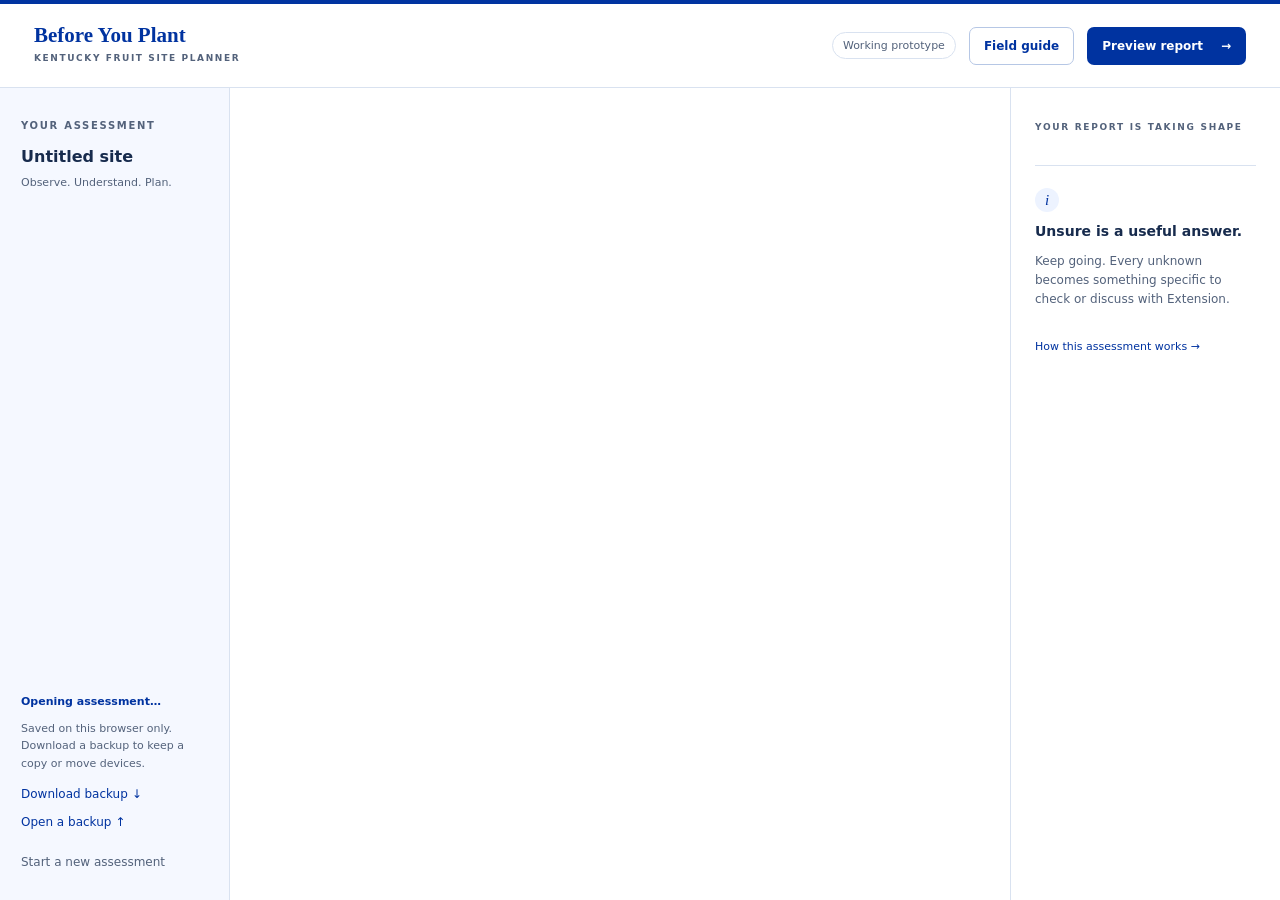
==== index.html @ b3969be1 "Add files via upload" ====
<!doctype html>
<html lang="en"><head><meta charset="utf-8"><meta name="viewport" content="width=device-width,initial-scale=1"><meta name="theme-color" content="#0033a0"><title>Before You Plant | Fruit Site Planner</title><meta name="description" content="Explore a fruit site step by step, learn what to look for, and build a report for Extension review."><link rel="stylesheet" href="vendor/leaflet/leaflet.css"><link rel="stylesheet" href="style.css?v=worksheet-teaching-20261111"></head>
<body><a class="skip" href="#main">Skip to assessment</a>
<header class="topbar"><a href="#" class="brand" id="brand"><span>Before You Plant<small>KENTUCKY FRUIT SITE PLANNER</small></span></a><div class="header-actions"><span class="prototype">Working prototype</span><button class="button outline small" id="guide-toggle">Field guide</button><button class="button dark small" id="report-top">Preview report <span aria-hidden="true">→</span></button></div></header>
<div class="app"><aside class="sidebar"><div><p class="eyebrow">YOUR ASSESSMENT</p><div class="site-name" id="sidebar-name">Untitled site</div><p class="sidebar-caption">Observe. Understand. Plan.</p><nav aria-label="Assessment steps" id="steps"></nav></div><div class="sidebar-bottom"><div class="save-status" id="save-status" role="status">Opening assessment…</div><p>Saved on this browser only. Download a backup to keep a copy or move devices.</p><button class="text-button" id="backup">Download backup ↓</button><label class="text-button restore" for="restore">Open a backup ↑</label><input type="file" accept=".json,application/json" id="restore" hidden><button class="text-button muted" id="reset">Start a new assessment</button></div></aside>
<main id="main" tabindex="-1"></main>
<aside class="summary" aria-label="Assessment summary"><p class="eyebrow">YOUR REPORT IS TAKING SHAPE</p><div id="live-summary"></div><div class="sidebar-help"><span class="mini-icon">i</span><h3>Unsure is a useful answer.</h3><p>Keep going. Every unknown becomes something specific to check or discuss with Extension.</p></div><button class="text-button" id="guide-side">How this assessment works →</button></aside></div>
<div class="toast" id="toast" role="status" hidden></div>
<dialog id="guide"><div class="dialog-top"><span class="eyebrow">FIELD GUIDE</span><button class="icon-button" id="close-guide" aria-label="Close field guide">×</button></div><h2>Learn as you look.</h2><p>This tool follows the latest supplied <em>Commercial Fruit Site Evaluation Field Worksheet</em>. It organizes evidence for a grower–Extension conversation before investment.</p><details open><summary>Field observations come first</summary><p>Use the guided field walk to visit the high point, middle, low point, downhill outlet, and any concern spot. At each stop, record your phone location, take a photo, and add a note. Walk the whole proposed block, including high, middle, and low areas. Record where, when, and how you observed a condition. If a map conflicts with the field, document the conflict and give direct field evidence priority.</p></details><details><summary>What maps can and cannot tell you</summary><p>Soil maps suggest conditions to verify. Slope describes steepness; aspect describes the direction a slope faces. Relative height needs a named reference. Terrain can suggest cold-air routes, but it does not confirm airflow, frost risk, or actual hours of sunlight.</p><p>Aspect and observed shade are different. Record warming, drying, and exposure questions alongside the mapped direction; do not assign a separate aspect score.</p></details><details><summary>How the rating works</summary><p>Nine items contribute to three 100-point sections. A total out of 300 appears only when every item has a category, evidence source, and note. Unknowns stay blank. A high score never overrides a failed major check or a flagged field observation. The quick check, photo checklist, soil profile, row direction, weather context, and grower decision are included in the assessment.</p><p>275–300: Excellent candidate. 225–274: Good candidate. 170–224: Use caution. Under 170: High concern. These are worksheet ratings, not an investment approval.</p></details><details><summary>Prepare for a useful field visit</summary><p>Bring a phone or camera, notebook, depth scale, and a probe or auger if available. Take wide views and close-ups. Photograph shade at different times and wet areas after rain. Label each photo with location, direction, date, and what it shows.</p></details><details><summary>Keep and share your work</summary><p>Your assessment stays in this browser; it is not sent to Extension. Download a backup to preserve it. Use the report’s print option to save a PDF, then share it and your questions with your county agent or fruit specialist.</p><p>Photos, pins, and imported geometries are included in backups. The report contains a coordinate sketch and a feature list. Export GeoJSON to reuse your map in GIS. Basemap tiles are requested online; automatic soil and terrain analysis and shared accounts are not part of this first version.</p></details><a class="button dark" href="resources/Before_You_Plant_Field_Worksheet.docx" download>Download the current worksheet ↓</a></dialog>
<dialog id="reset-dialog"><h2>Start a new assessment?</h2><p>This replaces the assessment saved in this browser. Download a backup first if you want to keep it.</p><div class="button-row"><button class="button outline" id="cancel-reset">Keep working</button><button class="button dark" id="confirm-reset">Start new assessment</button></div></dialog>
<script src="vendor/leaflet/leaflet.js"></script><script src="vendor/fflate.js"></script><script src="vendor/shp.js"></script><script type="module" src="app.mjs?v=worksheet-teaching-20261111"></script></body></html>
---- style.css ----
:root{--ink:#172b4d;--brand-blue:#0033a0;--brand-accent:#0033a0;--blue:#0033a0;--pale:#edf3ff;--paper:#ffffff;--line:#d9e2f0;--muted:#53627b;--amber:#90601d;--amber-bg:#fbf1dc;--red:#9b3b30;--red-bg:#f9e9e3;font-family:Inter,ui-sans-serif,system-ui,-apple-system,BlinkMacSystemFont,"Segoe UI",sans-serif;color:var(--ink);font-size:15px;background:var(--paper);line-height:1.6}*{box-sizing:border-box}body{margin:0}button,input,select,textarea{font:inherit}button,a,label{ -webkit-tap-highlight-color:transparent}button{cursor:pointer}a{color:var(--brand-accent)}button:focus-visible,a:focus-visible,summary:focus-visible,input:focus-visible,select:focus-visible,textarea:focus-visible{outline:3px solid #4c82df;outline-offset:3px}button:disabled{opacity:.5;cursor:default}p{margin:0 0 16px}h1,h2,h3{line-height:1.18;margin:0 0 16px}h1,h2{font-family:Georgia,"Times New Roman",serif;font-weight:400}h1{font-size:42px;letter-spacing:-1.3px}h2{font-size:29px;letter-spacing:-.5px}h3{font-size:17px;font-weight:650}small,.hint{font-size:12px;color:var(--muted)}.skip{position:fixed;top:-60px;left:12px;z-index:9;padding:12px;background:white}.skip:focus{top:12px}.topbar{height:88px;background:#fff;border-bottom:1px solid var(--line);display:flex;align-items:center;justify-content:space-between;padding:0 34px;gap:20px}.brand{display:flex;align-items:center;gap:12px;color:var(--ink);font:600 21px Georgia,serif;text-decoration:none;white-space:nowrap}.brand small{display:block;font:600 9px/2.3 system-ui;letter-spacing:1.6px}.brand-mark{height:43px;width:43px;display:grid;place-items:center;background:var(--brand-blue);border-radius:11px}.brand svg{width:29px;fill:none;stroke:#ffffff;stroke-width:1.7;stroke-linejoin:round}.header-actions{display:flex;align-items:center;gap:13px}.prototype{font-size:11px;color:var(--muted);border:1px solid var(--line);border-radius:20px;padding:4px 10px}.button{display:inline-flex;align-items:center;justify-content:center;gap:18px;border-radius:7px;padding:11px 19px;text-decoration:none;font-size:14px;font-weight:600;line-height:1.5;border:1px solid transparent;transition:background .15s}.button.dark{background:var(--brand-blue);color:white}.button.dark:hover{background:#002776}.button.outline{background:transparent;border-color:#b6c7e5;color:var(--brand-blue)}.button.outline:hover{background:var(--pale)}.button.small{padding:9px 14px;font-size:12px}.app{display:grid;grid-template-columns:230px minmax(0,1fr) 270px;max-width:1600px;margin:auto;min-height:calc(100vh - 88px)}.sidebar{border-right:1px solid var(--line);padding:30px 21px 24px;display:flex;flex-direction:column;justify-content:space-between;background:#f5f8ff;gap:50px}.eyebrow{font-size:10px;letter-spacing:1.7px;font-weight:700;color:var(--muted);margin-bottom:10px}.site-name{font-weight:650;font-size:16px;overflow-wrap:anywhere}.sidebar-caption{font-size:11px;color:var(--muted);margin-top:4px;margin-bottom:28px}.step-button{width:100%;display:flex;align-items:center;gap:11px;text-align:left;border:0;background:none;padding:13px 9px;border-radius:7px;color:var(--muted);margin:3px 0;font-size:13px}.step-button:hover{background:#e8efff}.step-button.active{background:var(--brand-blue);color:white;font-weight:600}.step-number{width:23px;height:23px;border:1px solid #bdcbe3;border-radius:50%;display:grid;place-items:center;font-size:10px;flex-shrink:0}.active .step-number{background:#2b55b8;border-color:#2b55b8}.sidebar-bottom{font-size:11px;color:var(--muted)}.sidebar-bottom p{line-height:1.6;margin:9px 0}.save-status{font-weight:600;color:var(--brand-accent)}.text-button{border:0;background:none;color:var(--brand-accent);padding:4px 0;text-align:left;font-size:12px;display:block;text-decoration:none}.text-button:hover{text-decoration:underline}.text-button.muted{color:var(--muted);margin-top:13px}.restore{cursor:pointer}.summary{border-left:1px solid var(--line);padding:32px 24px;background:#fff}.summary .eyebrow{font-size:9px;line-height:1.7}.status-label{font:400 24px/1.2 Georgia,serif;margin:14px 0;color:var(--brand-blue)}.status-label.pause{color:var(--red)}.summary .explain{font-size:12px;color:var(--muted)}.metric-line{display:flex;align-items:center;justify-content:space-between;padding:12px 0;border-bottom:1px solid var(--line);font-size:11px;gap:10px}.metric-line b{font-size:13px;white-space:nowrap}.progress-track{height:5px;background:#e2e9f5;border-radius:10px;margin-top:18px;overflow:hidden}.progress-track>span{display:block;height:100%;background:#0033a0}.summary-progress{font-size:11px;color:var(--muted);margin:8px 0 20px}.sidebar-help{border-top:1px solid var(--line);margin-top:30px;padding-top:22px}.sidebar-help p{font-size:12px;color:var(--muted)}.sidebar-help h3{font-size:14px;line-height:1.4;margin:10px 0}.mini-icon{display:inline-grid;place-items:center;width:24px;height:24px;border-radius:50%;color:var(--brand-accent);background:var(--pale);font-family:Georgia,serif;font-style:italic}.summary>.text-button{margin-top:25px;font-size:11px}main{padding:34px 42px 48px;min-width:0;outline:none}.step-heading{display:flex;align-items:center;justify-content:space-between;margin-bottom:18px}.step-heading .eyebrow{margin:0}.step-heading small{font-size:11px}.intro{font-size:14px;max-width:680px;color:var(--muted);line-height:1.7;margin-bottom:24px}.learning{display:grid;grid-template-columns:30px 1fr;gap:10px;border-radius:9px;background:#edf3ff;border:1px solid #d8e4fa;padding:18px 19px;margin:24px 0 29px}.learning h3{font-size:13px;margin:1px 0 6px}.learning p{font-size:12px;line-height:1.65;margin:0;color:#415777}.form-grid{display:grid;grid-template-columns:1fr 1fr;gap:19px 20px}.form-field{display:block;min-width:0}.form-field.wide{grid-column:1/-1}.field-label{display:block;font-size:12px;font-weight:600;margin-bottom:6px}.form-field input,.form-field select,.form-field textarea{width:100%;border:1px solid #b9c7df;border-radius:6px;background:#fff;padding:10px 11px;color:var(--ink);font-size:13px;line-height:1.5}.form-field textarea{min-height:88px;resize:vertical}.form-field input::placeholder,.form-field textarea::placeholder{color:#6c7890;font-size:12px}.form-field .hint{display:block;line-height:1.5;margin-top:5px}.section-heading{border-top:1px solid var(--line);padding-top:26px;margin-top:30px}.section-heading h2{font-size:25px;margin-bottom:8px}.section-heading p{font-size:13px;color:var(--muted)}.step-footer{display:flex;align-items:center;justify-content:space-between;margin-top:34px;border-top:1px solid var(--line);padding-top:22px;gap:12px}.step-footer small{max-width:210px}.card{border:1px solid var(--line);border-radius:9px;background:white;padding:21px;margin-bottom:18px}.card-heading{display:flex;justify-content:space-between;gap:14px;align-items:flex-start}.card-heading h3{font-size:17px;margin:0 0 11px}.card-heading .number{color:#71829e;font-size:12px;letter-spacing:1px}.card p{font-size:13px;color:var(--muted)}.card .question{font-weight:600;color:var(--ink);font-size:13px}.learn-details{margin:13px 0 19px;border-top:1px solid #e2e9f5;border-bottom:1px solid #e2e9f5;padding:10px 0}.learn-details summary{font-size:12px;font-weight:600;color:var(--brand-accent);cursor:pointer}.learn-details p{font-size:12px;margin:10px 0 3px}.check-options{display:flex;gap:9px;margin:18px 0}.check-options label{display:flex;align-items:center;justify-content:center;gap:8px;cursor:pointer;border:1px solid #bdcce5;border-radius:6px;padding:9px 11px;flex:1;font-size:12px}.check-options input{accent-color:var(--brand-accent);margin:0}.check-options label:has(input:checked){background:#edf3ff;border-color:#436fc3}.check-options label.fail:has(input:checked){background:var(--red-bg);border-color:#cb887e}.check-options label.unsure:has(input:checked){background:var(--amber-bg);border-color:#d3b371}.feedback{font-size:12px!important;background:#f1f5ff;padding:11px 13px;border-radius:5px;margin:13px 0!important;color:#36517e!important}.feedback.warning{background:var(--amber-bg);color:#79561e!important}.feedback.danger{background:var(--red-bg);color:var(--red)!important}.points{font-size:11px;background:var(--pale);color:var(--brand-accent);white-space:nowrap;border-radius:20px;padding:3px 9px}.rating-evidence{display:grid;grid-template-columns:1fr;gap:13px;margin-top:14px}.rating-evidence textarea{min-height:67px}.group-label{display:flex;justify-content:space-between;align-items:center;padding:10px 0 13px;margin-top:26px;gap:12px}.group-label h2{font-size:24px;margin:0}.group-label span{font-size:11px;color:var(--muted);white-space:nowrap}.probe-grid{display:grid;grid-template-columns:1fr 1fr 1fr;gap:15px}.probe-grid .card{padding:15px}.probe-grid h3{font-size:14px}.probe-grid .form-field{margin-top:12px}.probe-grid .field-label{font-size:11px}.map-uploader{position:relative;display:flex;align-items:center;justify-content:center;flex-direction:column;min-height:170px;background:#f3f7ff;border:1px dashed #8fa9d3;border-radius:9px;padding:25px;text-align:center;cursor:pointer}.map-uploader input{position:absolute;width:1px;height:1px;opacity:0}.map-uploader:focus-within{outline:3px solid #4c82df}.upload-symbol{font-size:25px;color:var(--brand-accent);margin-bottom:9px}.map-uploader b{font-size:14px}.map-uploader small{margin-top:7px}.map-cards{display:grid;grid-template-columns:1fr 1fr;gap:18px;margin-top:22px}.media-card{border:1px solid var(--line);border-radius:8px;overflow:hidden;background:white;min-width:0}.media-card img{width:100%;height:175px;object-fit:contain;background:#edf2fa;display:block}.media-body{padding:15px}.media-body .form-field{margin-bottom:10px}.media-body .form-field textarea{min-height:65px}.media-body h3{font-size:12px;overflow-wrap:anywhere}.empty-media{padding:20px 0;font-size:13px;color:var(--muted)}.map-guide{display:grid;grid-template-columns:1fr 1fr;gap:18px;margin-top:25px}.map-guide section{border-top:2px solid #b5c9ec;padding-top:13px}.map-guide h3{font-size:14px;margin-bottom:8px}.map-guide p{font-size:12px;color:var(--muted);margin:0}.report-actions{display:flex;gap:10px;flex-wrap:wrap;margin-bottom:24px}.report-banner{padding:21px;background:var(--pale);border-radius:8px;margin:20px 0}.report-banner.pause{background:var(--red-bg)}.report-banner h2{font-size:26px;margin-bottom:9px}.report-banner p{font-size:13px;margin:0}.report-meta{display:grid;grid-template-columns:1fr 1fr;gap:13px;border-bottom:1px solid var(--line);padding-bottom:23px}.report-meta dt{font-size:10px;color:var(--muted);text-transform:uppercase;letter-spacing:.7px}.report-meta dd{margin:3px 0 0;font-size:13px;overflow-wrap:anywhere;white-space:pre-wrap}.report-table{border-collapse:collapse;width:100%;font-size:12px}.report-table th{text-align:left;background:#edf3ff;font-weight:600}.report-table td,.report-table th{padding:10px 11px;border:1px solid var(--line);vertical-align:top}.report-table td:last-child{width:28%}.report-table small{display:block}.report-section{margin-top:27px}.report-section h2{font-size:24px;margin:0 0 14px}.report-section h3{font-size:14px;margin:18px 0 8px}.report-section p{font-size:13px;white-space:pre-wrap;overflow-wrap:anywhere}.badge{display:inline-block;padding:2px 7px;border-radius:4px;background:var(--pale);font-size:10px;white-space:nowrap;color:var(--brand-accent)}.badge.fail{background:var(--red-bg);color:var(--red)}.badge.unsure{background:var(--amber-bg);color:var(--amber)}.action-item{display:grid;grid-template-columns:26px 1fr;gap:12px;margin:15px 0;padding-bottom:14px;border-bottom:1px solid var(--line)}.action-item>span{border:1px solid #b5c9ec;border-radius:50%;width:25px;height:25px;font-size:11px;display:grid;place-items:center;color:var(--brand-accent)}.action-item h3{font-size:13px;margin:0 0 5px}.action-item p{font-size:12px;color:var(--muted);margin:0}.report-media{display:grid;grid-template-columns:1fr 1fr;gap:18px}.report-media figure{margin:0;break-inside:avoid}.report-media img{max-width:100%;max-height:280px;display:block;object-fit:contain}.report-media figcaption{font-size:11px;margin-top:7px;white-space:pre-wrap;overflow-wrap:anywhere}.report-footnote{font-size:11px!important;color:var(--muted);border-top:1px solid var(--line);padding-top:18px;margin-top:28px}.report-title{display:none}.button-row{display:flex;gap:10px;margin-top:23px}dialog{border:1px solid var(--line);border-radius:12px;max-width:620px;width:calc(100% - 32px);padding:30px;color:var(--ink);max-height:90vh;box-shadow:0 30px 90px #00205826}dialog::backdrop{background:#00205859}dialog p{font-size:13px;color:var(--muted)}.dialog-top{display:flex;align-items:center;justify-content:space-between;margin-bottom:10px}.icon-button{border:none;background:#edf3ff;border-radius:50%;height:30px;width:30px;font-size:21px;color:var(--brand-blue);display:grid;place-items:center}.dialog-top .eyebrow{margin:0}dialog details{border-top:1px solid var(--line);padding:14px 0}dialog summary{font-weight:600;font-size:13px;cursor:pointer}dialog details p{margin:12px 0 0}dialog .button{margin-top:16px}.toast{position:fixed;bottom:25px;left:50%;transform:translateX(-50%);background:var(--brand-blue);color:white;box-shadow:0 8px 25px #0002;max-width:90vw;padding:12px 20px;border-radius:8px;font-size:13px;z-index:10}.sr-only{position:absolute;width:1px;height:1px;overflow:hidden;clip:rect(0,0,0,0)}
@media(min-width:1500px){main{padding-left:65px;padding-right:65px}.app{grid-template-columns:245px minmax(0,1fr) 290px}}
@media(max-width:1190px){.app{grid-template-columns:205px minmax(0,1fr) 230px}.sidebar{padding:27px 16px}.summary{padding:30px 17px}main{padding:32px 28px}.prototype{display:none}h1{font-size:36px}}
@media(max-width:1000px){.app{grid-template-columns:195px minmax(0,1fr)}.summary{display:none}.topbar{padding:0 24px}.probe-grid{grid-template-columns:1fr}.probe-grid .card{display:grid;grid-template-columns:1fr 1fr;gap:10px}.probe-grid h3{grid-column:1/-1}.probe-grid .form-field{margin:0}}
@media(max-width:700px){.topbar{height:75px;padding:0 16px;gap:10px}.brand{font-size:18px;gap:8px}.brand-mark{height:35px;width:35px;border-radius:8px}.brand small{font-size:7px;letter-spacing:.9px}.header-actions{gap:7px}#guide-toggle{display:none}.button.small{font-size:11px;padding:8px 10px;gap:5px}.app{display:flex;flex-direction:column}.sidebar{display:contents}.sidebar>div:first-child{padding:14px 16px 0;background:#f5f8ff;border-bottom:1px solid var(--line)}.sidebar .eyebrow,.site-name,.sidebar-caption{display:none}#steps{display:flex;gap:6px;overflow:auto;padding-bottom:12px}.step-button{width:auto;flex-shrink:0;margin:0;font-size:11px;padding:8px}.step-number{width:20px;height:20px}.sidebar-bottom{order:3;border-top:1px solid var(--line);padding:21px;background:#f5f8ff}.sidebar-bottom .text-button{display:inline-block;margin-right:18px}.sidebar-bottom p{max-width:460px}.sidebar-bottom .muted{display:block}main{padding:26px 20px 35px}h1{font-size:33px}.step-heading{margin-bottom:16px}.step-heading small{font-size:10px}.intro{font-size:13px}.form-grid{grid-template-columns:1fr;gap:16px}.form-field.wide{grid-column:auto}.learning{padding:15px;margin:20px 0}.card{padding:17px}.map-cards,.map-guide{grid-template-columns:1fr}.check-options{gap:6px}.check-options label{font-size:11px;padding:9px 6px;gap:5px}.group-label h2{font-size:22px}.step-footer{align-items:flex-start}.step-footer small{display:none}.report-meta{grid-template-columns:1fr 1fr}.report-table{font-size:11px}.report-table td,.report-table th{padding:8px}.report-media{grid-template-columns:1fr}.report-actions .button{font-size:12px}dialog{padding:23px}}
@media print{@page{size:letter;margin:.65in}body{background:white;font-size:11px;color:#111}.topbar,.sidebar,.summary,.step-heading,.step-footer,.report-actions,.report-editor,.intro,.no-print,.toast,dialog,.skip{display:none!important}.app{display:block;min-height:0}main{padding:0;max-width:none}h1{font-size:28px;margin-bottom:10px}h2{font-size:22px}.report-title{display:block;font-size:10px;letter-spacing:1px;text-transform:uppercase;margin-bottom:12px}.report-banner{border:1px solid #aaa;background:none!important;padding:14px}.report-banner h2{font-size:23px}.report-section h2{font-size:20px;break-after:avoid}.report-section h3{break-after:avoid}.report-section p{font-size:11px}.report-meta{gap:8px}.report-meta dd{font-size:11px}.report-table{font-size:10px}.report-table tr{break-inside:avoid}.report-table thead{display:table-header-group}.report-section{margin-top:22px}.action-item{break-inside:avoid;margin:10px 0;padding-bottom:10px}.report-media{grid-template-columns:1fr}.report-media img{max-height:480px}.report-media figure{margin-bottom:22px}.report-footnote{font-size:9px!important}a{color:inherit;text-decoration:none}.badge{border:1px solid #bbb;background:none!important}.report-banner,.report-meta{break-inside:avoid}}
[hidden]{display:none!important}.mapping-workspace{margin:24px 0 35px}.map-heading{display:flex;align-items:flex-start;gap:15px;justify-content:space-between}.map-heading h2{font-size:26px}.map-heading .badge{margin-top:5px}.map-intro{font-size:13px;color:var(--muted)}.map-toolbar{display:flex;align-items:center;gap:8px;flex-wrap:wrap;margin:18px 0 12px}.map-toolbar .button{font-size:11px;padding:8px 10px}.map-instruction{font-size:12px;color:var(--brand-blue);background:#edf3ff;padding:11px 13px;border-radius:7px 7px 0 0;border:1px solid var(--line);border-bottom:0}#site-map{width:100%;height:380px;background:#eef3fa;border:1px solid #b5c7e6;border-radius:0 0 7px 7px;z-index:0}.map-privacy{margin:10px 0 22px;font-size:10px;line-height:1.6}.map-entry-grid{display:grid;grid-template-columns:1fr 1fr;gap:23px;margin-top:23px}.map-entry-grid h3{font-size:14px;margin-bottom:16px}.map-entry-grid .form-field{margin-bottom:13px}.map-entry-grid .button{margin-top:3px}.geo-uploader{display:flex;position:relative;flex-direction:column;align-items:flex-start;border:1px dashed #8fa9d3;border-radius:7px;background:#f5f8ff;padding:17px;gap:8px;cursor:pointer;margin-bottom:13px}.geo-uploader input{position:absolute;opacity:0;width:1px;height:1px}.geo-uploader:focus-within{outline:3px solid #4c82df}.geo-uploader b{font-size:12px;color:var(--brand-blue)}.geo-uploader span{font-size:11px;color:var(--muted)}.geo-uploader small{font-size:10px}.feature-list-title{margin-top:25px;font-size:16px}.feature-row{border:1px solid var(--line);border-radius:7px;margin-top:9px;background:white}.feature-row summary{display:flex;gap:10px;align-items:center;padding:13px;cursor:pointer;font-size:12px;font-weight:600;overflow-wrap:anywhere}.feature-row summary>span:nth-child(2){flex:1;min-width:0}.feature-row summary small{display:block;font-weight:400;font-size:10px;margin-top:4px}.feature-number{display:grid;place-items:center;border-radius:50%;background:#e8efff;color:var(--brand-accent);width:25px;height:25px;font-size:11px;flex-shrink:0}.feature-fields{padding:3px 15px 16px}.feature-fields .form-field{margin-top:12px}.feature-fields .button-row{margin-top:8px;gap:22px}.feature-fields .muted{margin:0}.feature-fields p{margin-top:10px;margin-bottom:0}.pin-number{background:#fff;border:0;box-shadow:0 1px 4px #0002;color:#0033a0;padding:2px 5px;font:600 10px system-ui}.leaflet-popup-content p{font-size:12px;margin:7px 0}.leaflet-popup-content small{font-size:10px}.coordinate-sketch{width:100%;height:auto;border:1px solid var(--line);border-radius:8px;margin-bottom:10px}.leaflet-control-attribution{font-size:9px!important}
@media(max-width:800px){.map-entry-grid{grid-template-columns:1fr}.map-heading{display:block}.map-heading .badge{margin:0 0 10px}#site-map{height:330px}.map-toolbar{gap:6px}.feature-row summary>.badge{font-size:8px;max-width:95px;white-space:normal}.feature-row summary{padding:11px}}
@media print{.coordinate-sketch{max-height:370px;break-inside:avoid}.report-table{table-layout:auto}.report-table td{overflow-wrap:anywhere}}
.guided-walk{border:1px solid #c5d4ef;background:white;border-radius:11px;margin:25px 0;padding:23px}.walk-topline{display:flex;align-items:center;justify-content:space-between;gap:12px}.walk-topline .eyebrow{margin:0}.walk-start{font-size:13px;color:var(--muted);margin:12px 0 20px}.walk-stops{display:flex;gap:6px;flex-wrap:wrap;border-bottom:1px solid var(--line);padding-bottom:20px;margin-bottom:22px}.walk-stop{display:flex;align-items:center;gap:6px;background:#f5f8ff;border:1px solid #d2dff3;border-radius:6px;color:var(--brand-blue);padding:9px 10px;font-size:11px;cursor:pointer}.walk-stop.active{background:var(--brand-blue);border-color:var(--brand-blue);color:white}.walk-stop>span{font-size:9px;opacity:.75}.walk-stop b{font-size:10px}.walk-active{display:grid;grid-template-columns:1fr 1fr;gap:28px;margin-bottom:20px}.walk-teaching h2{font-size:28px;margin-bottom:22px}.walk-teaching h3{font-size:12px;margin:15px 0 7px}.walk-teaching p:not(.eyebrow){font-size:13px;color:var(--muted)}.walk-capture{background:#f3f7ff;border-radius:8px;padding:18px}.walk-capture-item{display:grid;grid-template-columns:19px 1fr;gap:9px;margin-bottom:18px}.capture-step{font-size:11px;color:#5b7091;margin-top:11px}.walk-capture .button{font-size:12px;padding:10px 14px;width:100%;gap:7px;cursor:pointer}.capture-status{font-size:11px;color:var(--muted);margin:8px 0 0;line-height:1.6}.capture-photo{position:relative}.capture-photo input{opacity:0;position:absolute;width:1px;height:1px}.capture-photo:focus-within{outline:3px solid #4c82df}.walk-capture>.hint{font-size:10px;margin:0}.walk-photo-strip{display:flex;gap:10px;overflow:auto;margin-top:15px}.walk-photo-strip figure{margin:0;flex:0 0 110px}.walk-photo-strip img{width:110px;height:84px;object-fit:cover;border-radius:6px}.walk-photo-strip figcaption{font-size:9px;color:var(--muted);overflow-wrap:anywhere;line-height:1.4;margin-top:4px}.walk-next{display:flex;justify-content:space-between;gap:20px;align-items:center;border-top:1px solid var(--line);padding-top:17px;margin-top:18px}.walk-next p{font-size:10px;max-width:240px;margin:0}.walk-next .button{white-space:nowrap}.additional-walk-notes,.advanced-map{border-top:1px solid var(--line);border-bottom:1px solid var(--line);padding:16px 0;margin:24px 0}.additional-walk-notes>summary,.advanced-map>summary{font-size:13px;font-weight:600;color:var(--brand-accent);cursor:pointer}.additional-walk-notes[open]>summary{margin-bottom:20px}.advanced-map .map-entry-grid{margin-bottom:10px}
@media(max-width:850px){.walk-active{grid-template-columns:1fr;gap:10px}.walk-capture{padding:17px}.walk-capture .button{min-height:47px;font-size:14px}.walk-capture-item{grid-template-columns:20px 1fr}.walk-next{align-items:stretch;flex-direction:column;gap:12px}.walk-next p{max-width:none}.walk-next .button{min-height:44px}.walk-stops{gap:7px}.walk-stop{font-size:12px;min-height:43px;flex:1 1 43%;justify-content:flex-start}.guided-walk{padding:17px}.walk-topline .badge{font-size:9px}.walk-teaching h2{font-size:28px;margin-bottom:15px}.walk-teaching .eyebrow{margin-bottom:8px}}

/* Kentucky Fruit Extension palette: Wildcat Blue and White. */
.topbar{border-top:4px solid var(--brand-blue)}.brand{color:var(--brand-blue)}
/* Worksheet details stay beside their task; teaching images retain their complete frame. */
.worksheet-section,.teaching-gallery{border:1px solid var(--line);border-radius:9px;background:#fff;padding:17px 19px;margin:22px 0}.worksheet-section>summary,.teaching-gallery>summary{font-size:14px;font-weight:650;color:var(--brand-blue);cursor:pointer;line-height:1.5}.worksheet-description{font-size:12px;color:var(--muted);margin:13px 0 18px}.worksheet-fields{display:grid;grid-template-columns:1fr 1fr;gap:18px}.worksheet-fields .wide,.worksheet-multi{grid-column:1/-1}.worksheet-multi{border:0;padding:0;margin:0;min-width:0}.worksheet-multi legend{font-size:12px;font-weight:650;margin-bottom:9px}.worksheet-multi>div{display:grid;grid-template-columns:1fr 1fr;gap:9px 14px}.worksheet-multi label{display:flex;align-items:flex-start;gap:8px;font-size:12px;line-height:1.5}.worksheet-multi input{margin-top:3px;flex-shrink:0;accent-color:var(--brand-blue)}.worksheet-section>.hint,.teaching-gallery>.hint{display:block;margin:13px 0 0}.photo-checklist{display:grid;grid-template-columns:1fr 1fr;gap:16px}.teaching-example{display:grid;grid-template-columns:minmax(0,1fr) minmax(0,1fr);gap:22px;margin:20px 0 0;padding:20px 0 0;border-top:1px solid var(--line);align-items:start}.teaching-photo{min-width:0;background:#f4f6fb;border-radius:7px;padding:8px}.teaching-photo img{display:block;width:100%;height:280px;object-fit:contain}.teaching-photo>a{display:block;text-align:center;font-size:11px;margin-top:7px}.teaching-example figcaption h3{font-size:18px;line-height:1.35;margin:8px 0 12px}.teaching-example figcaption p{font-size:12px;line-height:1.65;color:var(--muted);margin:0 0 12px}.teaching-example figcaption b{color:var(--ink)}.teaching-example figcaption small{display:block;font-size:10px;overflow-wrap:anywhere;line-height:1.5}.teaching-reference{display:block;font-size:11px;margin-top:9px}.worksheet-report-list{margin:12px 0;display:grid;gap:9px}.worksheet-report-list>div{display:grid;grid-template-columns:minmax(120px,40%) 1fr;gap:16px;border-bottom:1px solid var(--line);padding-bottom:8px;break-inside:avoid}.worksheet-report-list dt{font-size:11px;font-weight:600}.worksheet-report-list dd{margin:0;font-size:12px;white-space:pre-line;overflow-wrap:anywhere}.report-section p{white-space:pre-line}
@media(max-width:750px){.worksheet-fields,.photo-checklist{grid-template-columns:1fr}.teaching-example{grid-template-columns:1fr;gap:15px}.teaching-photo img{height:310px}.worksheet-multi>div{grid-template-columns:1fr}.worksheet-section,.teaching-gallery{padding:15px}.worksheet-report-list>div{grid-template-columns:1fr;gap:4px}}
@media print{.worksheet-report-list>div{grid-template-columns:40% 1fr;gap:12px}.worksheet-report-list dd,.worksheet-report-list dt{font-size:10px}.teaching-gallery{display:none!important}}
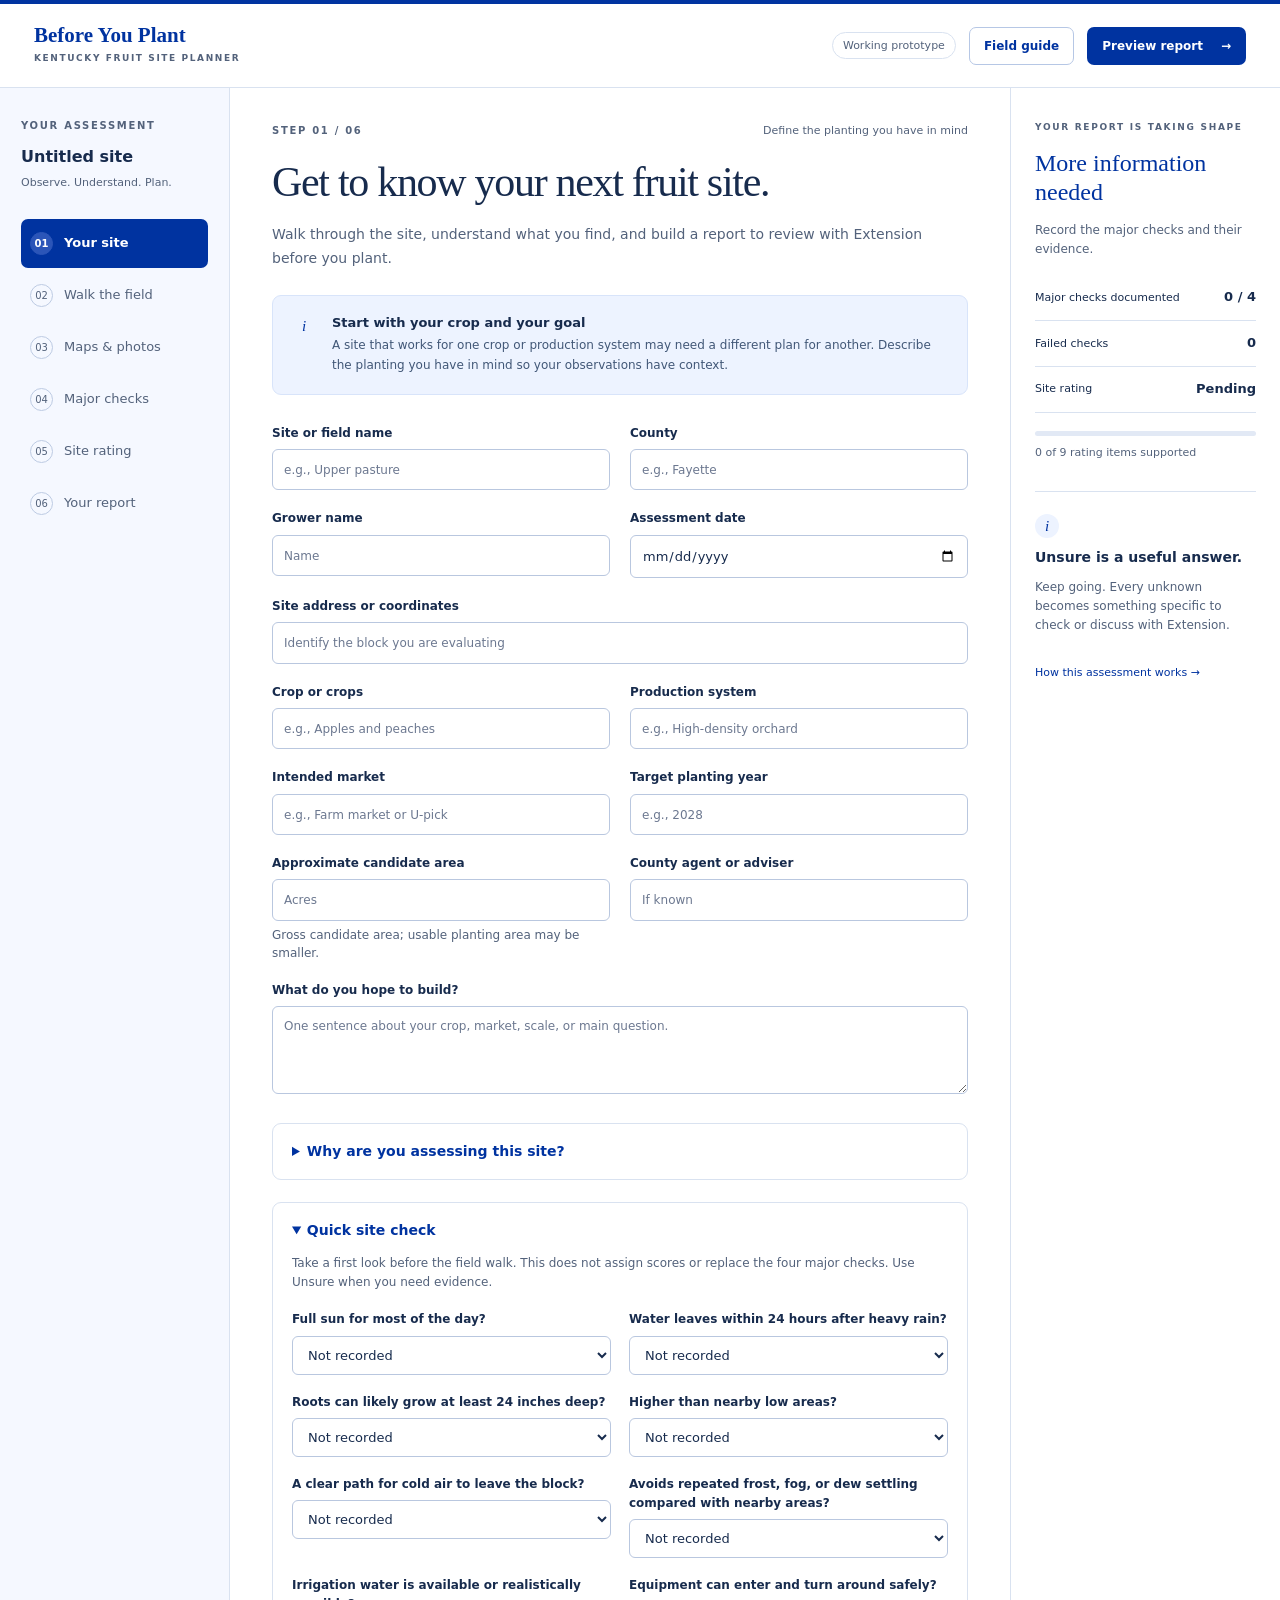
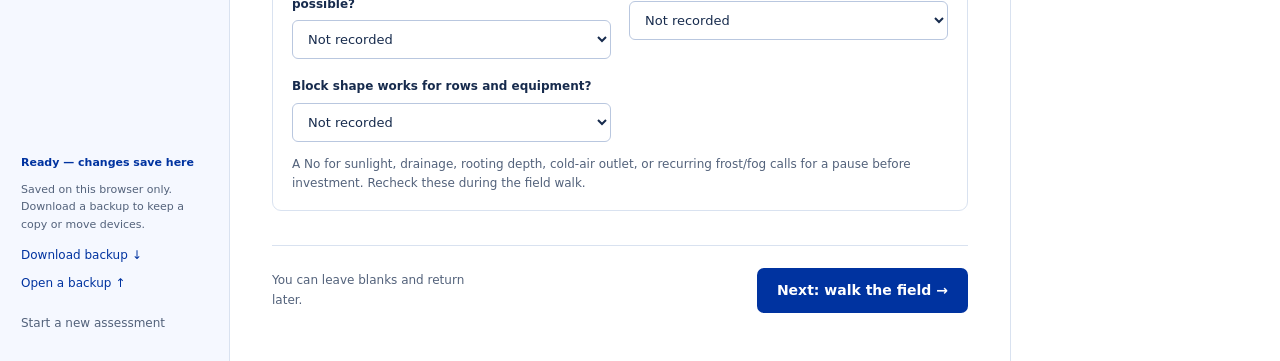
==== commit 14ff3843: "Add files via upload" ====
--- a/index.html
+++ b/index.html
@@ -1,11 +1,10173 @@
 <!doctype html>
-<html lang="en"><head><meta charset="utf-8"><meta name="viewport" content="width=device-width,initial-scale=1"><meta name="theme-color" content="#0033a0"><title>Before You Plant | Fruit Site Planner</title><meta name="description" content="Explore a fruit site step by step, learn what to look for, and build a report for Extension review."><link rel="stylesheet" href="vendor/leaflet/leaflet.css"><link rel="stylesheet" href="style.css?v=worksheet-teaching-20261111"></head>
+<html lang="en"><head><meta charset="utf-8"><meta name="viewport" content="width=device-width,initial-scale=1"><meta name="theme-color" content="#0033a0"><title>Before You Plant | Fruit Site Planner</title><meta name="description" content="Explore a fruit site step by step, learn what to look for, and build a report for Extension review."><style id="map-styles">/* required styles */
+
+.leaflet-pane,
+.leaflet-tile,
+.leaflet-marker-icon,
+.leaflet-marker-shadow,
+.leaflet-tile-container,
+.leaflet-pane > svg,
+.leaflet-pane > canvas,
+.leaflet-zoom-box,
+.leaflet-image-layer,
+.leaflet-layer {
+	position: absolute;
+	left: 0;
+	top: 0;
+	}
+.leaflet-container {
+	overflow: hidden;
+	}
+.leaflet-tile,
+.leaflet-marker-icon,
+.leaflet-marker-shadow {
+	-webkit-user-select: none;
+	   -moz-user-select: none;
+	        user-select: none;
+	  -webkit-user-drag: none;
+	}
+/* Prevents IE11 from highlighting tiles in blue */
+.leaflet-tile::selection {
+	background: transparent;
+}
+/* Safari renders non-retina tile on retina better with this, but Chrome is worse */
+.leaflet-safari .leaflet-tile {
+	image-rendering: -webkit-optimize-contrast;
+	}
+/* hack that prevents hw layers "stretching" when loading new tiles */
+.leaflet-safari .leaflet-tile-container {
+	width: 1600px;
+	height: 1600px;
+	-webkit-transform-origin: 0 0;
+	}
+.leaflet-marker-icon,
+.leaflet-marker-shadow {
+	display: block;
+	}
+/* .leaflet-container svg: reset svg max-width decleration shipped in Joomla! (joomla.org) 3.x */
+/* .leaflet-container img: map is broken in FF if you have max-width: 100% on tiles */
+.leaflet-container .leaflet-overlay-pane svg {
+	max-width: none !important;
+	max-height: none !important;
+	}
+.leaflet-container .leaflet-marker-pane img,
+.leaflet-container .leaflet-shadow-pane img,
+.leaflet-container .leaflet-tile-pane img,
+.leaflet-container img.leaflet-image-layer,
+.leaflet-container .leaflet-tile {
+	max-width: none !important;
+	max-height: none !important;
+	width: auto;
+	padding: 0;
+	}
+
+.leaflet-container img.leaflet-tile {
+	/* See: https://bugs.chromium.org/p/chromium/issues/detail?id=600120 */
+	mix-blend-mode: plus-lighter;
+}
+
+.leaflet-container.leaflet-touch-zoom {
+	-ms-touch-action: pan-x pan-y;
+	touch-action: pan-x pan-y;
+	}
+.leaflet-container.leaflet-touch-drag {
+	-ms-touch-action: pinch-zoom;
+	/* Fallback for FF which doesn't support pinch-zoom */
+	touch-action: none;
+	touch-action: pinch-zoom;
+}
+.leaflet-container.leaflet-touch-drag.leaflet-touch-zoom {
+	-ms-touch-action: none;
+	touch-action: none;
+}
+.leaflet-container {
+	-webkit-tap-highlight-color: transparent;
+}
+.leaflet-container a {
+	-webkit-tap-highlight-color: rgba(51, 181, 229, 0.4);
+}
+.leaflet-tile {
+	filter: inherit;
+	visibility: hidden;
+	}
+.leaflet-tile-loaded {
+	visibility: inherit;
+	}
+.leaflet-zoom-box {
+	width: 0;
+	height: 0;
+	-moz-box-sizing: border-box;
+	     box-sizing: border-box;
+	z-index: 800;
+	}
+/* workaround for https://bugzilla.mozilla.org/show_bug.cgi?id=888319 */
+.leaflet-overlay-pane svg {
+	-moz-user-select: none;
+	}
+
+.leaflet-pane         { z-index: 400; }
+
+.leaflet-tile-pane    { z-index: 200; }
+.leaflet-overlay-pane { z-index: 400; }
+.leaflet-shadow-pane  { z-index: 500; }
+.leaflet-marker-pane  { z-index: 600; }
+.leaflet-tooltip-pane   { z-index: 650; }
+.leaflet-popup-pane   { z-index: 700; }
+
+.leaflet-map-pane canvas { z-index: 100; }
+.leaflet-map-pane svg    { z-index: 200; }
+
+.leaflet-vml-shape {
+	width: 1px;
+	height: 1px;
+	}
+.lvml {
+	behavior: url(#default#VML);
+	display: inline-block;
+	position: absolute;
+	}
+
+
+/* control positioning */
+
+.leaflet-control {
+	position: relative;
+	z-index: 800;
+	pointer-events: visiblePainted; /* IE 9-10 doesn't have auto */
+	pointer-events: auto;
+	}
+.leaflet-top,
+.leaflet-bottom {
+	position: absolute;
+	z-index: 1000;
+	pointer-events: none;
+	}
+.leaflet-top {
+	top: 0;
+	}
+.leaflet-right {
+	right: 0;
+	}
+.leaflet-bottom {
+	bottom: 0;
+	}
+.leaflet-left {
+	left: 0;
+	}
+.leaflet-control {
+	float: left;
+	clear: both;
+	}
+.leaflet-right .leaflet-control {
+	float: right;
+	}
+.leaflet-top .leaflet-control {
+	margin-top: 10px;
+	}
+.leaflet-bottom .leaflet-control {
+	margin-bottom: 10px;
+	}
+.leaflet-left .leaflet-control {
+	margin-left: 10px;
+	}
+.leaflet-right .leaflet-control {
+	margin-right: 10px;
+	}
+
+
+/* zoom and fade animations */
+
+.leaflet-fade-anim .leaflet-popup {
+	opacity: 0;
+	-webkit-transition: opacity 0.2s linear;
+	   -moz-transition: opacity 0.2s linear;
+	        transition: opacity 0.2s linear;
+	}
+.leaflet-fade-anim .leaflet-map-pane .leaflet-popup {
+	opacity: 1;
+	}
+.leaflet-zoom-animated {
+	-webkit-transform-origin: 0 0;
+	    -ms-transform-origin: 0 0;
+	        transform-origin: 0 0;
+	}
+svg.leaflet-zoom-animated {
+	will-change: transform;
+}
+
+.leaflet-zoom-anim .leaflet-zoom-animated {
+	-webkit-transition: -webkit-transform 0.25s cubic-bezier(0,0,0.25,1);
+	   -moz-transition:    -moz-transform 0.25s cubic-bezier(0,0,0.25,1);
+	        transition:         transform 0.25s cubic-bezier(0,0,0.25,1);
+	}
+.leaflet-zoom-anim .leaflet-tile,
+.leaflet-pan-anim .leaflet-tile {
+	-webkit-transition: none;
+	   -moz-transition: none;
+	        transition: none;
+	}
+
+.leaflet-zoom-anim .leaflet-zoom-hide {
+	visibility: hidden;
+	}
+
+
+/* cursors */
+
+.leaflet-interactive {
+	cursor: pointer;
+	}
+.leaflet-grab {
+	cursor: -webkit-grab;
+	cursor:    -moz-grab;
+	cursor:         grab;
+	}
+.leaflet-crosshair,
+.leaflet-crosshair .leaflet-interactive {
+	cursor: crosshair;
+	}
+.leaflet-popup-pane,
+.leaflet-control {
+	cursor: auto;
+	}
+.leaflet-dragging .leaflet-grab,
+.leaflet-dragging .leaflet-grab .leaflet-interactive,
+.leaflet-dragging .leaflet-marker-draggable {
+	cursor: move;
+	cursor: -webkit-grabbing;
+	cursor:    -moz-grabbing;
+	cursor:         grabbing;
+	}
+
+/* marker & overlays interactivity */
+.leaflet-marker-icon,
+.leaflet-marker-shadow,
+.leaflet-image-layer,
+.leaflet-pane > svg path,
+.leaflet-tile-container {
+	pointer-events: none;
+	}
+
+.leaflet-marker-icon.leaflet-interactive,
+.leaflet-image-layer.leaflet-interactive,
+.leaflet-pane > svg path.leaflet-interactive,
+svg.leaflet-image-layer.leaflet-interactive path {
+	pointer-events: visiblePainted; /* IE 9-10 doesn't have auto */
+	pointer-events: auto;
+	}
+
+/* visual tweaks */
+
+.leaflet-container {
+	background: #ddd;
+	outline-offset: 1px;
+	}
+.leaflet-container a {
+	color: #0078A8;
+	}
+.leaflet-zoom-box {
+	border: 2px dotted #38f;
+	background: rgba(255,255,255,0.5);
+	}
+
+
+/* general typography */
+.leaflet-container {
+	font-family: "Helvetica Neue", Arial, Helvetica, sans-serif;
+	font-size: 12px;
+	font-size: 0.75rem;
+	line-height: 1.5;
+	}
+
+
+/* general toolbar styles */
+
+.leaflet-bar {
+	box-shadow: 0 1px 5px rgba(0,0,0,0.65);
+	border-radius: 4px;
+	}
+.leaflet-bar a {
+	background-color: #fff;
+	border-bottom: 1px solid #ccc;
+	width: 26px;
+	height: 26px;
+	line-height: 26px;
+	display: block;
+	text-align: center;
+	text-decoration: none;
+	color: black;
+	}
+.leaflet-bar a,
+.leaflet-control-layers-toggle {
+	background-position: 50% 50%;
+	background-repeat: no-repeat;
+	display: block;
+	}
+.leaflet-bar a:hover,
+.leaflet-bar a:focus {
+	background-color: #f4f4f4;
+	}
+.leaflet-bar a:first-child {
+	border-top-left-radius: 4px;
+	border-top-right-radius: 4px;
+	}
+.leaflet-bar a:last-child {
+	border-bottom-left-radius: 4px;
+	border-bottom-right-radius: 4px;
+	border-bottom: none;
+	}
+.leaflet-bar a.leaflet-disabled {
+	cursor: default;
+	background-color: #f4f4f4;
+	color: #bbb;
+	}
+
+.leaflet-touch .leaflet-bar a {
+	width: 30px;
+	height: 30px;
+	line-height: 30px;
+	}
+.leaflet-touch .leaflet-bar a:first-child {
+	border-top-left-radius: 2px;
+	border-top-right-radius: 2px;
+	}
+.leaflet-touch .leaflet-bar a:last-child {
+	border-bottom-left-radius: 2px;
+	border-bottom-right-radius: 2px;
+	}
+
+/* zoom control */
+
+.leaflet-control-zoom-in,
+.leaflet-control-zoom-out {
+	font: bold 18px 'Lucida Console', Monaco, monospace;
+	text-indent: 1px;
+	}
+
+.leaflet-touch .leaflet-control-zoom-in, .leaflet-touch .leaflet-control-zoom-out  {
+	font-size: 22px;
+	}
+
+
+/* layers control */
+
+.leaflet-control-layers {
+	box-shadow: 0 1px 5px rgba(0,0,0,0.4);
+	background: #fff;
+	border-radius: 5px;
+	}
+.leaflet-control-layers-toggle {
+	background-image: url([data-uri]);
+	width: 36px;
+	height: 36px;
+	}
+.leaflet-retina .leaflet-control-layers-toggle {
+	background-image: url([data-uri]);
+	background-size: 26px 26px;
+	}
+.leaflet-touch .leaflet-control-layers-toggle {
+	width: 44px;
+	height: 44px;
+	}
+.leaflet-control-layers .leaflet-control-layers-list,
+.leaflet-control-layers-expanded .leaflet-control-layers-toggle {
+	display: none;
+	}
+.leaflet-control-layers-expanded .leaflet-control-layers-list {
+	display: block;
+	position: relative;
+	}
+.leaflet-control-layers-expanded {
+	padding: 6px 10px 6px 6px;
+	color: #333;
+	background: #fff;
+	}
+.leaflet-control-layers-scrollbar {
+	overflow-y: scroll;
+	overflow-x: hidden;
+	padding-right: 5px;
+	}
+.leaflet-control-layers-selector {
+	margin-top: 2px;
+	position: relative;
+	top: 1px;
+	}
+.leaflet-control-layers label {
+	display: block;
+	font-size: 13px;
+	font-size: 1.08333em;
+	}
+.leaflet-control-layers-separator {
+	height: 0;
+	border-top: 1px solid #ddd;
+	margin: 5px -10px 5px -6px;
+	}
+
+/* Default icon URLs */
+.leaflet-default-icon-path { /* used only in path-guessing heuristic, see L.Icon.Default */
+	background-image: url([data-uri]);
+	}
+
+
+/* attribution and scale controls */
+
+.leaflet-container .leaflet-control-attribution {
+	background: #fff;
+	background: rgba(255, 255, 255, 0.8);
+	margin: 0;
+	}
+.leaflet-control-attribution,
+.leaflet-control-scale-line {
+	padding: 0 5px;
+	color: #333;
+	line-height: 1.4;
+	}
+.leaflet-control-attribution a {
+	text-decoration: none;
+	}
+.leaflet-control-attribution a:hover,
+.leaflet-control-attribution a:focus {
+	text-decoration: underline;
+	}
+.leaflet-attribution-flag {
+	display: inline !important;
+	vertical-align: baseline !important;
+	width: 1em;
+	height: 0.6669em;
+	}
+.leaflet-left .leaflet-control-scale {
+	margin-left: 5px;
+	}
+.leaflet-bottom .leaflet-control-scale {
+	margin-bottom: 5px;
+	}
+.leaflet-control-scale-line {
+	border: 2px solid #777;
+	border-top: none;
+	line-height: 1.1;
+	padding: 2px 5px 1px;
+	white-space: nowrap;
+	-moz-box-sizing: border-box;
+	     box-sizing: border-box;
+	background: rgba(255, 255, 255, 0.8);
+	text-shadow: 1px 1px #fff;
+	}
+.leaflet-control-scale-line:not(:first-child) {
+	border-top: 2px solid #777;
+	border-bottom: none;
+	margin-top: -2px;
+	}
+.leaflet-control-scale-line:not(:first-child):not(:last-child) {
+	border-bottom: 2px solid #777;
+	}
+
+.leaflet-touch .leaflet-control-attribution,
+.leaflet-touch .leaflet-control-layers,
+.leaflet-touch .leaflet-bar {
+	box-shadow: none;
+	}
+.leaflet-touch .leaflet-control-layers,
+.leaflet-touch .leaflet-bar {
+	border: 2px solid rgba(0,0,0,0.2);
+	background-clip: padding-box;
+	}
+
+
+/* popup */
+
+.leaflet-popup {
+	position: absolute;
+	text-align: center;
+	margin-bottom: 20px;
+	}
+.leaflet-popup-content-wrapper {
+	padding: 1px;
+	text-align: left;
+	border-radius: 12px;
+	}
+.leaflet-popup-content {
+	margin: 13px 24px 13px 20px;
+	line-height: 1.3;
+	font-size: 13px;
+	font-size: 1.08333em;
+	min-height: 1px;
+	}
+.leaflet-popup-content p {
+	margin: 17px 0;
+	margin: 1.3em 0;
+	}
+.leaflet-popup-tip-container {
+	width: 40px;
+	height: 20px;
+	position: absolute;
+	left: 50%;
+	margin-top: -1px;
+	margin-left: -20px;
+	overflow: hidden;
+	pointer-events: none;
+	}
+.leaflet-popup-tip {
+	width: 17px;
+	height: 17px;
+	padding: 1px;
+
+	margin: -10px auto 0;
+	pointer-events: auto;
+
+	-webkit-transform: rotate(45deg);
+	   -moz-transform: rotate(45deg);
+	    -ms-transform: rotate(45deg);
+	        transform: rotate(45deg);
+	}
+.leaflet-popup-content-wrapper,
+.leaflet-popup-tip {
+	background: white;
+	color: #333;
+	box-shadow: 0 3px 14px rgba(0,0,0,0.4);
+	}
+.leaflet-container a.leaflet-popup-close-button {
+	position: absolute;
+	top: 0;
+	right: 0;
+	border: none;
+	text-align: center;
+	width: 24px;
+	height: 24px;
+	font: 16px/24px Tahoma, Verdana, sans-serif;
+	color: #757575;
+	text-decoration: none;
+	background: transparent;
+	}
+.leaflet-container a.leaflet-popup-close-button:hover,
+.leaflet-container a.leaflet-popup-close-button:focus {
+	color: #585858;
+	}
+.leaflet-popup-scrolled {
+	overflow: auto;
+	}
+
+.leaflet-oldie .leaflet-popup-content-wrapper {
+	-ms-zoom: 1;
+	}
+.leaflet-oldie .leaflet-popup-tip {
+	width: 24px;
+	margin: 0 auto;
+
+	-ms-filter: "progid:DXImageTransform.Microsoft.Matrix(M11=0.70710678, M12=0.70710678, M21=-0.70710678, M22=0.70710678)";
+	filter: progid:DXImageTransform.Microsoft.Matrix(M11=0.70710678, M12=0.70710678, M21=-0.70710678, M22=0.70710678);
+	}
+
+.leaflet-oldie .leaflet-control-zoom,
+.leaflet-oldie .leaflet-control-layers,
+.leaflet-oldie .leaflet-popup-content-wrapper,
+.leaflet-oldie .leaflet-popup-tip {
+	border: 1px solid #999;
+	}
+
+
+/* div icon */
+
+.leaflet-div-icon {
+	background: #fff;
+	border: 1px solid #666;
+	}
+
+
+/* Tooltip */
+/* Base styles for the element that has a tooltip */
+.leaflet-tooltip {
+	position: absolute;
+	padding: 6px;
+	background-color: #fff;
+	border: 1px solid #fff;
+	border-radius: 3px;
+	color: #222;
+	white-space: nowrap;
+	-webkit-user-select: none;
+	-moz-user-select: none;
+	-ms-user-select: none;
+	user-select: none;
+	pointer-events: none;
+	box-shadow: 0 1px 3px rgba(0,0,0,0.4);
+	}
+.leaflet-tooltip.leaflet-interactive {
+	cursor: pointer;
+	pointer-events: auto;
+	}
+.leaflet-tooltip-top:before,
+.leaflet-tooltip-bottom:before,
+.leaflet-tooltip-left:before,
+.leaflet-tooltip-right:before {
+	position: absolute;
+	pointer-events: none;
+	border: 6px solid transparent;
+	background: transparent;
+	content: "";
+	}
+
+/* Directions */
+
+.leaflet-tooltip-bottom {
+	margin-top: 6px;
+}
+.leaflet-tooltip-top {
+	margin-top: -6px;
+}
+.leaflet-tooltip-bottom:before,
+.leaflet-tooltip-top:before {
+	left: 50%;
+	margin-left: -6px;
+	}
+.leaflet-tooltip-top:before {
+	bottom: 0;
+	margin-bottom: -12px;
+	border-top-color: #fff;
+	}
+.leaflet-tooltip-bottom:before {
+	top: 0;
+	margin-top: -12px;
+	margin-left: -6px;
+	border-bottom-color: #fff;
+	}
+.leaflet-tooltip-left {
+	margin-left: -6px;
+}
+.leaflet-tooltip-right {
+	margin-left: 6px;
+}
+.leaflet-tooltip-left:before,
+.leaflet-tooltip-right:before {
+	top: 50%;
+	margin-top: -6px;
+	}
+.leaflet-tooltip-left:before {
+	right: 0;
+	margin-right: -12px;
+	border-left-color: #fff;
+	}
+.leaflet-tooltip-right:before {
+	left: 0;
+	margin-left: -12px;
+	border-right-color: #fff;
+	}
+
+/* Printing */
+
+@media print {
+	/* Prevent printers from removing background-images of controls. */
+	.leaflet-control {
+		-webkit-print-color-adjust: exact;
+		print-color-adjust: exact;
+		}
+	}
+</style><style id="planner-styles">:root{--ink:#172b4d;--brand-blue:#0033a0;--brand-accent:#0033a0;--blue:#0033a0;--pale:#edf3ff;--paper:#ffffff;--line:#d9e2f0;--muted:#53627b;--amber:#90601d;--amber-bg:#fbf1dc;--red:#9b3b30;--red-bg:#f9e9e3;font-family:Inter,ui-sans-serif,system-ui,-apple-system,BlinkMacSystemFont,"Segoe UI",sans-serif;color:var(--ink);font-size:15px;background:var(--paper);line-height:1.6}*{box-sizing:border-box}body{margin:0}button,input,select,textarea{font:inherit}button,a,label{ -webkit-tap-highlight-color:transparent}button{cursor:pointer}a{color:var(--brand-accent)}button:focus-visible,a:focus-visible,summary:focus-visible,input:focus-visible,select:focus-visible,textarea:focus-visible{outline:3px solid #4c82df;outline-offset:3px}button:disabled{opacity:.5;cursor:default}p{margin:0 0 16px}h1,h2,h3{line-height:1.18;margin:0 0 16px}h1,h2{font-family:Georgia,"Times New Roman",serif;font-weight:400}h1{font-size:42px;letter-spacing:-1.3px}h2{font-size:29px;letter-spacing:-.5px}h3{font-size:17px;font-weight:650}small,.hint{font-size:12px;color:var(--muted)}.skip{position:fixed;top:-60px;left:12px;z-index:9;padding:12px;background:white}.skip:focus{top:12px}.topbar{height:88px;background:#fff;border-bottom:1px solid var(--line);display:flex;align-items:center;justify-content:space-between;padding:0 34px;gap:20px}.brand{display:flex;align-items:center;gap:12px;color:var(--ink);font:600 21px Georgia,serif;text-decoration:none;white-space:nowrap}.brand small{display:block;font:600 9px/2.3 system-ui;letter-spacing:1.6px}.brand-mark{height:43px;width:43px;display:grid;place-items:center;background:var(--brand-blue);border-radius:11px}.brand svg{width:29px;fill:none;stroke:#ffffff;stroke-width:1.7;stroke-linejoin:round}.header-actions{display:flex;align-items:center;gap:13px}.prototype{font-size:11px;color:var(--muted);border:1px solid var(--line);border-radius:20px;padding:4px 10px}.button{display:inline-flex;align-items:center;justify-content:center;gap:18px;border-radius:7px;padding:11px 19px;text-decoration:none;font-size:14px;font-weight:600;line-height:1.5;border:1px solid transparent;transition:background .15s}.button.dark{background:var(--brand-blue);color:white}.button.dark:hover{background:#002776}.button.outline{background:transparent;border-color:#b6c7e5;color:var(--brand-blue)}.button.outline:hover{background:var(--pale)}.button.small{padding:9px 14px;font-size:12px}.app{display:grid;grid-template-columns:230px minmax(0,1fr) 270px;max-width:1600px;margin:auto;min-height:calc(100vh - 88px)}.sidebar{border-right:1px solid var(--line);padding:30px 21px 24px;display:flex;flex-direction:column;justify-content:space-between;background:#f5f8ff;gap:50px}.eyebrow{font-size:10px;letter-spacing:1.7px;font-weight:700;color:var(--muted);margin-bottom:10px}.site-name{font-weight:650;font-size:16px;overflow-wrap:anywhere}.sidebar-caption{font-size:11px;color:var(--muted);margin-top:4px;margin-bottom:28px}.step-button{width:100%;display:flex;align-items:center;gap:11px;text-align:left;border:0;background:none;padding:13px 9px;border-radius:7px;color:var(--muted);margin:3px 0;font-size:13px}.step-button:hover{background:#e8efff}.step-button.active{background:var(--brand-blue);color:white;font-weight:600}.step-number{width:23px;height:23px;border:1px solid #bdcbe3;border-radius:50%;display:grid;place-items:center;font-size:10px;flex-shrink:0}.active .step-number{background:#2b55b8;border-color:#2b55b8}.sidebar-bottom{font-size:11px;color:var(--muted)}.sidebar-bottom p{line-height:1.6;margin:9px 0}.save-status{font-weight:600;color:var(--brand-accent)}.text-button{border:0;background:none;color:var(--brand-accent);padding:4px 0;text-align:left;font-size:12px;display:block;text-decoration:none}.text-button:hover{text-decoration:underline}.text-button.muted{color:var(--muted);margin-top:13px}.restore{cursor:pointer}.summary{border-left:1px solid var(--line);padding:32px 24px;background:#fff}.summary .eyebrow{font-size:9px;line-height:1.7}.status-label{font:400 24px/1.2 Georgia,serif;margin:14px 0;color:var(--brand-blue)}.status-label.pause{color:var(--red)}.summary .explain{font-size:12px;color:var(--muted)}.metric-line{display:flex;align-items:center;justify-content:space-between;padding:12px 0;border-bottom:1px solid var(--line);font-size:11px;gap:10px}.metric-line b{font-size:13px;white-space:nowrap}.progress-track{height:5px;background:#e2e9f5;border-radius:10px;margin-top:18px;overflow:hidden}.progress-track>span{display:block;height:100%;background:#0033a0}.summary-progress{font-size:11px;color:var(--muted);margin:8px 0 20px}.sidebar-help{border-top:1px solid var(--line);margin-top:30px;padding-top:22px}.sidebar-help p{font-size:12px;color:var(--muted)}.sidebar-help h3{font-size:14px;line-height:1.4;margin:10px 0}.mini-icon{display:inline-grid;place-items:center;width:24px;height:24px;border-radius:50%;color:var(--brand-accent);background:var(--pale);font-family:Georgia,serif;font-style:italic}.summary>.text-button{margin-top:25px;font-size:11px}main{padding:34px 42px 48px;min-width:0;outline:none}.step-heading{display:flex;align-items:center;justify-content:space-between;margin-bottom:18px}.step-heading .eyebrow{margin:0}.step-heading small{font-size:11px}.intro{font-size:14px;max-width:680px;color:var(--muted);line-height:1.7;margin-bottom:24px}.learning{display:grid;grid-template-columns:30px 1fr;gap:10px;border-radius:9px;background:#edf3ff;border:1px solid #d8e4fa;padding:18px 19px;margin:24px 0 29px}.learning h3{font-size:13px;margin:1px 0 6px}.learning p{font-size:12px;line-height:1.65;margin:0;color:#415777}.form-grid{display:grid;grid-template-columns:1fr 1fr;gap:19px 20px}.form-field{display:block;min-width:0}.form-field.wide{grid-column:1/-1}.field-label{display:block;font-size:12px;font-weight:600;margin-bottom:6px}.form-field input,.form-field select,.form-field textarea{width:100%;border:1px solid #b9c7df;border-radius:6px;background:#fff;padding:10px 11px;color:var(--ink);font-size:13px;line-height:1.5}.form-field textarea{min-height:88px;resize:vertical}.form-field input::placeholder,.form-field textarea::placeholder{color:#6c7890;font-size:12px}.form-field .hint{display:block;line-height:1.5;margin-top:5px}.section-heading{border-top:1px solid var(--line);padding-top:26px;margin-top:30px}.section-heading h2{font-size:25px;margin-bottom:8px}.section-heading p{font-size:13px;color:var(--muted)}.step-footer{display:flex;align-items:center;justify-content:space-between;margin-top:34px;border-top:1px solid var(--line);padding-top:22px;gap:12px}.step-footer small{max-width:210px}.card{border:1px solid var(--line);border-radius:9px;background:white;padding:21px;margin-bottom:18px}.card-heading{display:flex;justify-content:space-between;gap:14px;align-items:flex-start}.card-heading h3{font-size:17px;margin:0 0 11px}.card-heading .number{color:#71829e;font-size:12px;letter-spacing:1px}.card p{font-size:13px;color:var(--muted)}.card .question{font-weight:600;color:var(--ink);font-size:13px}.learn-details{margin:13px 0 19px;border-top:1px solid #e2e9f5;border-bottom:1px solid #e2e9f5;padding:10px 0}.learn-details summary{font-size:12px;font-weight:600;color:var(--brand-accent);cursor:pointer}.learn-details p{font-size:12px;margin:10px 0 3px}.check-options{display:flex;gap:9px;margin:18px 0}.check-options label{display:flex;align-items:center;justify-content:center;gap:8px;cursor:pointer;border:1px solid #bdcce5;border-radius:6px;padding:9px 11px;flex:1;font-size:12px}.check-options input{accent-color:var(--brand-accent);margin:0}.check-options label:has(input:checked){background:#edf3ff;border-color:#436fc3}.check-options label.fail:has(input:checked){background:var(--red-bg);border-color:#cb887e}.check-options label.unsure:has(input:checked){background:var(--amber-bg);border-color:#d3b371}.feedback{font-size:12px!important;background:#f1f5ff;padding:11px 13px;border-radius:5px;margin:13px 0!important;color:#36517e!important}.feedback.warning{background:var(--amber-bg);color:#79561e!important}.feedback.danger{background:var(--red-bg);color:var(--red)!important}.points{font-size:11px;background:var(--pale);color:var(--brand-accent);white-space:nowrap;border-radius:20px;padding:3px 9px}.rating-evidence{display:grid;grid-template-columns:1fr;gap:13px;margin-top:14px}.rating-evidence textarea{min-height:67px}.group-label{display:flex;justify-content:space-between;align-items:center;padding:10px 0 13px;margin-top:26px;gap:12px}.group-label h2{font-size:24px;margin:0}.group-label span{font-size:11px;color:var(--muted);white-space:nowrap}.probe-grid{display:grid;grid-template-columns:1fr 1fr 1fr;gap:15px}.probe-grid .card{padding:15px}.probe-grid h3{font-size:14px}.probe-grid .form-field{margin-top:12px}.probe-grid .field-label{font-size:11px}.map-uploader{position:relative;display:flex;align-items:center;justify-content:center;flex-direction:column;min-height:170px;background:#f3f7ff;border:1px dashed #8fa9d3;border-radius:9px;padding:25px;text-align:center;cursor:pointer}.map-uploader input{position:absolute;width:1px;height:1px;opacity:0}.map-uploader:focus-within{outline:3px solid #4c82df}.upload-symbol{font-size:25px;color:var(--brand-accent);margin-bottom:9px}.map-uploader b{font-size:14px}.map-uploader small{margin-top:7px}.map-cards{display:grid;grid-template-columns:1fr 1fr;gap:18px;margin-top:22px}.media-card{border:1px solid var(--line);border-radius:8px;overflow:hidden;background:white;min-width:0}.media-card img{width:100%;height:175px;object-fit:contain;background:#edf2fa;display:block}.media-body{padding:15px}.media-body .form-field{margin-bottom:10px}.media-body .form-field textarea{min-height:65px}.media-body h3{font-size:12px;overflow-wrap:anywhere}.empty-media{padding:20px 0;font-size:13px;color:var(--muted)}.map-guide{display:grid;grid-template-columns:1fr 1fr;gap:18px;margin-top:25px}.map-guide section{border-top:2px solid #b5c9ec;padding-top:13px}.map-guide h3{font-size:14px;margin-bottom:8px}.map-guide p{font-size:12px;color:var(--muted);margin:0}.report-actions{display:flex;gap:10px;flex-wrap:wrap;margin-bottom:24px}.report-banner{padding:21px;background:var(--pale);border-radius:8px;margin:20px 0}.report-banner.pause{background:var(--red-bg)}.report-banner h2{font-size:26px;margin-bottom:9px}.report-banner p{font-size:13px;margin:0}.report-meta{display:grid;grid-template-columns:1fr 1fr;gap:13px;border-bottom:1px solid var(--line);padding-bottom:23px}.report-meta dt{font-size:10px;color:var(--muted);text-transform:uppercase;letter-spacing:.7px}.report-meta dd{margin:3px 0 0;font-size:13px;overflow-wrap:anywhere;white-space:pre-wrap}.report-table{border-collapse:collapse;width:100%;font-size:12px}.report-table th{text-align:left;background:#edf3ff;font-weight:600}.report-table td,.report-table th{padding:10px 11px;border:1px solid var(--line);vertical-align:top}.report-table td:last-child{width:28%}.report-table small{display:block}.report-section{margin-top:27px}.report-section h2{font-size:24px;margin:0 0 14px}.report-section h3{font-size:14px;margin:18px 0 8px}.report-section p{font-size:13px;white-space:pre-wrap;overflow-wrap:anywhere}.badge{display:inline-block;padding:2px 7px;border-radius:4px;background:var(--pale);font-size:10px;white-space:nowrap;color:var(--brand-accent)}.badge.fail{background:var(--red-bg);color:var(--red)}.badge.unsure{background:var(--amber-bg);color:var(--amber)}.action-item{display:grid;grid-template-columns:26px 1fr;gap:12px;margin:15px 0;padding-bottom:14px;border-bottom:1px solid var(--line)}.action-item>span{border:1px solid #b5c9ec;border-radius:50%;width:25px;height:25px;font-size:11px;display:grid;place-items:center;color:var(--brand-accent)}.action-item h3{font-size:13px;margin:0 0 5px}.action-item p{font-size:12px;color:var(--muted);margin:0}.report-media{display:grid;grid-template-columns:1fr 1fr;gap:18px}.report-media figure{margin:0;break-inside:avoid}.report-media img{max-width:100%;max-height:280px;display:block;object-fit:contain}.report-media figcaption{font-size:11px;margin-top:7px;white-space:pre-wrap;overflow-wrap:anywhere}.report-footnote{font-size:11px!important;color:var(--muted);border-top:1px solid var(--line);padding-top:18px;margin-top:28px}.report-title{display:none}.button-row{display:flex;gap:10px;margin-top:23px}dialog{border:1px solid var(--line);border-radius:12px;max-width:620px;width:calc(100% - 32px);padding:30px;color:var(--ink);max-height:90vh;box-shadow:0 30px 90px #00205826}dialog::backdrop{background:#00205859}dialog p{font-size:13px;color:var(--muted)}.dialog-top{display:flex;align-items:center;justify-content:space-between;margin-bottom:10px}.icon-button{border:none;background:#edf3ff;border-radius:50%;height:30px;width:30px;font-size:21px;color:var(--brand-blue);display:grid;place-items:center}.dialog-top .eyebrow{margin:0}dialog details{border-top:1px solid var(--line);padding:14px 0}dialog summary{font-weight:600;font-size:13px;cursor:pointer}dialog details p{margin:12px 0 0}dialog .button{margin-top:16px}.toast{position:fixed;bottom:25px;left:50%;transform:translateX(-50%);background:var(--brand-blue);color:white;box-shadow:0 8px 25px #0002;max-width:90vw;padding:12px 20px;border-radius:8px;font-size:13px;z-index:10}.sr-only{position:absolute;width:1px;height:1px;overflow:hidden;clip:rect(0,0,0,0)}
+@media(min-width:1500px){main{padding-left:65px;padding-right:65px}.app{grid-template-columns:245px minmax(0,1fr) 290px}}
+@media(max-width:1190px){.app{grid-template-columns:205px minmax(0,1fr) 230px}.sidebar{padding:27px 16px}.summary{padding:30px 17px}main{padding:32px 28px}.prototype{display:none}h1{font-size:36px}}
+@media(max-width:1000px){.app{grid-template-columns:195px minmax(0,1fr)}.summary{display:none}.topbar{padding:0 24px}.probe-grid{grid-template-columns:1fr}.probe-grid .card{display:grid;grid-template-columns:1fr 1fr;gap:10px}.probe-grid h3{grid-column:1/-1}.probe-grid .form-field{margin:0}}
+@media(max-width:700px){.topbar{height:75px;padding:0 16px;gap:10px}.brand{font-size:18px;gap:8px}.brand-mark{height:35px;width:35px;border-radius:8px}.brand small{font-size:7px;letter-spacing:.9px}.header-actions{gap:7px}#guide-toggle{display:none}.button.small{font-size:11px;padding:8px 10px;gap:5px}.app{display:flex;flex-direction:column}.sidebar{display:contents}.sidebar>div:first-child{padding:14px 16px 0;background:#f5f8ff;border-bottom:1px solid var(--line)}.sidebar .eyebrow,.site-name,.sidebar-caption{display:none}#steps{display:flex;gap:6px;overflow:auto;padding-bottom:12px}.step-button{width:auto;flex-shrink:0;margin:0;font-size:11px;padding:8px}.step-number{width:20px;height:20px}.sidebar-bottom{order:3;border-top:1px solid var(--line);padding:21px;background:#f5f8ff}.sidebar-bottom .text-button{display:inline-block;margin-right:18px}.sidebar-bottom p{max-width:460px}.sidebar-bottom .muted{display:block}main{padding:26px 20px 35px}h1{font-size:33px}.step-heading{margin-bottom:16px}.step-heading small{font-size:10px}.intro{font-size:13px}.form-grid{grid-template-columns:1fr;gap:16px}.form-field.wide{grid-column:auto}.learning{padding:15px;margin:20px 0}.card{padding:17px}.map-cards,.map-guide{grid-template-columns:1fr}.check-options{gap:6px}.check-options label{font-size:11px;padding:9px 6px;gap:5px}.group-label h2{font-size:22px}.step-footer{align-items:flex-start}.step-footer small{display:none}.report-meta{grid-template-columns:1fr 1fr}.report-table{font-size:11px}.report-table td,.report-table th{padding:8px}.report-media{grid-template-columns:1fr}.report-actions .button{font-size:12px}dialog{padding:23px}}
+@media print{@page{size:letter;margin:.65in}body{background:white;font-size:11px;color:#111}.topbar,.sidebar,.summary,.step-heading,.step-footer,.report-actions,.report-editor,.intro,.no-print,.toast,dialog,.skip{display:none!important}.app{display:block;min-height:0}main{padding:0;max-width:none}h1{font-size:28px;margin-bottom:10px}h2{font-size:22px}.report-title{display:block;font-size:10px;letter-spacing:1px;text-transform:uppercase;margin-bottom:12px}.report-banner{border:1px solid #aaa;background:none!important;padding:14px}.report-banner h2{font-size:23px}.report-section h2{font-size:20px;break-after:avoid}.report-section h3{break-after:avoid}.report-section p{font-size:11px}.report-meta{gap:8px}.report-meta dd{font-size:11px}.report-table{font-size:10px}.report-table tr{break-inside:avoid}.report-table thead{display:table-header-group}.report-section{margin-top:22px}.action-item{break-inside:avoid;margin:10px 0;padding-bottom:10px}.report-media{grid-template-columns:1fr}.report-media img{max-height:480px}.report-media figure{margin-bottom:22px}.report-footnote{font-size:9px!important}a{color:inherit;text-decoration:none}.badge{border:1px solid #bbb;background:none!important}.report-banner,.report-meta{break-inside:avoid}}
+[hidden]{display:none!important}.mapping-workspace{margin:24px 0 35px}.map-heading{display:flex;align-items:flex-start;gap:15px;justify-content:space-between}.map-heading h2{font-size:26px}.map-heading .badge{margin-top:5px}.map-intro{font-size:13px;color:var(--muted)}.map-toolbar{display:flex;align-items:center;gap:8px;flex-wrap:wrap;margin:18px 0 12px}.map-toolbar .button{font-size:11px;padding:8px 10px}.map-instruction{font-size:12px;color:var(--brand-blue);background:#edf3ff;padding:11px 13px;border-radius:7px 7px 0 0;border:1px solid var(--line);border-bottom:0}#site-map{width:100%;height:380px;background:#eef3fa;border:1px solid #b5c7e6;border-radius:0 0 7px 7px;z-index:0}.map-privacy{margin:10px 0 22px;font-size:10px;line-height:1.6}.map-entry-grid{display:grid;grid-template-columns:1fr 1fr;gap:23px;margin-top:23px}.map-entry-grid h3{font-size:14px;margin-bottom:16px}.map-entry-grid .form-field{margin-bottom:13px}.map-entry-grid .button{margin-top:3px}.geo-uploader{display:flex;position:relative;flex-direction:column;align-items:flex-start;border:1px dashed #8fa9d3;border-radius:7px;background:#f5f8ff;padding:17px;gap:8px;cursor:pointer;margin-bottom:13px}.geo-uploader input{position:absolute;opacity:0;width:1px;height:1px}.geo-uploader:focus-within{outline:3px solid #4c82df}.geo-uploader b{font-size:12px;color:var(--brand-blue)}.geo-uploader span{font-size:11px;color:var(--muted)}.geo-uploader small{font-size:10px}.feature-list-title{margin-top:25px;font-size:16px}.feature-row{border:1px solid var(--line);border-radius:7px;margin-top:9px;background:white}.feature-row summary{display:flex;gap:10px;align-items:center;padding:13px;cursor:pointer;font-size:12px;font-weight:600;overflow-wrap:anywhere}.feature-row summary>span:nth-child(2){flex:1;min-width:0}.feature-row summary small{display:block;font-weight:400;font-size:10px;margin-top:4px}.feature-number{display:grid;place-items:center;border-radius:50%;background:#e8efff;color:var(--brand-accent);width:25px;height:25px;font-size:11px;flex-shrink:0}.feature-fields{padding:3px 15px 16px}.feature-fields .form-field{margin-top:12px}.feature-fields .button-row{margin-top:8px;gap:22px}.feature-fields .muted{margin:0}.feature-fields p{margin-top:10px;margin-bottom:0}.pin-number{background:#fff;border:0;box-shadow:0 1px 4px #0002;color:#0033a0;padding:2px 5px;font:600 10px system-ui}.leaflet-popup-content p{font-size:12px;margin:7px 0}.leaflet-popup-content small{font-size:10px}.coordinate-sketch{width:100%;height:auto;border:1px solid var(--line);border-radius:8px;margin-bottom:10px}.leaflet-control-attribution{font-size:9px!important}
+@media(max-width:800px){.map-entry-grid{grid-template-columns:1fr}.map-heading{display:block}.map-heading .badge{margin:0 0 10px}#site-map{height:330px}.map-toolbar{gap:6px}.feature-row summary>.badge{font-size:8px;max-width:95px;white-space:normal}.feature-row summary{padding:11px}}
+@media print{.coordinate-sketch{max-height:370px;break-inside:avoid}.report-table{table-layout:auto}.report-table td{overflow-wrap:anywhere}}
+.guided-walk{border:1px solid #c5d4ef;background:white;border-radius:11px;margin:25px 0;padding:23px}.walk-topline{display:flex;align-items:center;justify-content:space-between;gap:12px}.walk-topline .eyebrow{margin:0}.walk-start{font-size:13px;color:var(--muted);margin:12px 0 20px}.walk-stops{display:flex;gap:6px;flex-wrap:wrap;border-bottom:1px solid var(--line);padding-bottom:20px;margin-bottom:22px}.walk-stop{display:flex;align-items:center;gap:6px;background:#f5f8ff;border:1px solid #d2dff3;border-radius:6px;color:var(--brand-blue);padding:9px 10px;font-size:11px;cursor:pointer}.walk-stop.active{background:var(--brand-blue);border-color:var(--brand-blue);color:white}.walk-stop>span{font-size:9px;opacity:.75}.walk-stop b{font-size:10px}.walk-active{display:grid;grid-template-columns:1fr 1fr;gap:28px;margin-bottom:20px}.walk-teaching h2{font-size:28px;margin-bottom:22px}.walk-teaching h3{font-size:12px;margin:15px 0 7px}.walk-teaching p:not(.eyebrow){font-size:13px;color:var(--muted)}.walk-capture{background:#f3f7ff;border-radius:8px;padding:18px}.walk-capture-item{display:grid;grid-template-columns:19px 1fr;gap:9px;margin-bottom:18px}.capture-step{font-size:11px;color:#5b7091;margin-top:11px}.walk-capture .button{font-size:12px;padding:10px 14px;width:100%;gap:7px;cursor:pointer}.capture-status{font-size:11px;color:var(--muted);margin:8px 0 0;line-height:1.6}.capture-photo{position:relative}.capture-photo input{opacity:0;position:absolute;width:1px;height:1px}.capture-photo:focus-within{outline:3px solid #4c82df}.walk-capture>.hint{font-size:10px;margin:0}.walk-photo-strip{display:flex;gap:10px;overflow:auto;margin-top:15px}.walk-photo-strip figure{margin:0;flex:0 0 110px}.walk-photo-strip img{width:110px;height:84px;object-fit:cover;border-radius:6px}.walk-photo-strip figcaption{font-size:9px;color:var(--muted);overflow-wrap:anywhere;line-height:1.4;margin-top:4px}.walk-next{display:flex;justify-content:space-between;gap:20px;align-items:center;border-top:1px solid var(--line);padding-top:17px;margin-top:18px}.walk-next p{font-size:10px;max-width:240px;margin:0}.walk-next .button{white-space:nowrap}.additional-walk-notes,.advanced-map{border-top:1px solid var(--line);border-bottom:1px solid var(--line);padding:16px 0;margin:24px 0}.additional-walk-notes>summary,.advanced-map>summary{font-size:13px;font-weight:600;color:var(--brand-accent);cursor:pointer}.additional-walk-notes[open]>summary{margin-bottom:20px}.advanced-map .map-entry-grid{margin-bottom:10px}
+@media(max-width:850px){.walk-active{grid-template-columns:1fr;gap:10px}.walk-capture{padding:17px}.walk-capture .button{min-height:47px;font-size:14px}.walk-capture-item{grid-template-columns:20px 1fr}.walk-next{align-items:stretch;flex-direction:column;gap:12px}.walk-next p{max-width:none}.walk-next .button{min-height:44px}.walk-stops{gap:7px}.walk-stop{font-size:12px;min-height:43px;flex:1 1 43%;justify-content:flex-start}.guided-walk{padding:17px}.walk-topline .badge{font-size:9px}.walk-teaching h2{font-size:28px;margin-bottom:15px}.walk-teaching .eyebrow{margin-bottom:8px}}
+
+/* Kentucky Fruit Extension palette: Wildcat Blue and White. */
+.topbar{border-top:4px solid var(--brand-blue)}.brand{color:var(--brand-blue)}
+/* Worksheet details stay beside their task; teaching images retain their complete frame. */
+.worksheet-section,.teaching-gallery{border:1px solid var(--line);border-radius:9px;background:#fff;padding:17px 19px;margin:22px 0}.worksheet-section>summary,.teaching-gallery>summary{font-size:14px;font-weight:650;color:var(--brand-blue);cursor:pointer;line-height:1.5}.worksheet-description{font-size:12px;color:var(--muted);margin:13px 0 18px}.worksheet-fields{display:grid;grid-template-columns:1fr 1fr;gap:18px}.worksheet-fields .wide,.worksheet-multi{grid-column:1/-1}.worksheet-multi{border:0;padding:0;margin:0;min-width:0}.worksheet-multi legend{font-size:12px;font-weight:650;margin-bottom:9px}.worksheet-multi>div{display:grid;grid-template-columns:1fr 1fr;gap:9px 14px}.worksheet-multi label{display:flex;align-items:flex-start;gap:8px;font-size:12px;line-height:1.5}.worksheet-multi input{margin-top:3px;flex-shrink:0;accent-color:var(--brand-blue)}.worksheet-section>.hint,.teaching-gallery>.hint{display:block;margin:13px 0 0}.photo-checklist{display:grid;grid-template-columns:1fr 1fr;gap:16px}.teaching-example{display:grid;grid-template-columns:minmax(0,1fr) minmax(0,1fr);gap:22px;margin:20px 0 0;padding:20px 0 0;border-top:1px solid var(--line);align-items:start}.teaching-photo{min-width:0;background:#f4f6fb;border-radius:7px;padding:8px}.teaching-photo img{display:block;width:100%;height:280px;object-fit:contain}.teaching-photo>a{display:block;text-align:center;font-size:11px;margin-top:7px}.teaching-example figcaption h3{font-size:18px;line-height:1.35;margin:8px 0 12px}.teaching-example figcaption p{font-size:12px;line-height:1.65;color:var(--muted);margin:0 0 12px}.teaching-example figcaption b{color:var(--ink)}.teaching-example figcaption small{display:block;font-size:10px;overflow-wrap:anywhere;line-height:1.5}.teaching-reference{display:block;font-size:11px;margin-top:9px}.worksheet-report-list{margin:12px 0;display:grid;gap:9px}.worksheet-report-list>div{display:grid;grid-template-columns:minmax(120px,40%) 1fr;gap:16px;border-bottom:1px solid var(--line);padding-bottom:8px;break-inside:avoid}.worksheet-report-list dt{font-size:11px;font-weight:600}.worksheet-report-list dd{margin:0;font-size:12px;white-space:pre-line;overflow-wrap:anywhere}.report-section p{white-space:pre-line}
+@media(max-width:750px){.worksheet-fields,.photo-checklist{grid-template-columns:1fr}.teaching-example{grid-template-columns:1fr;gap:15px}.teaching-photo img{height:310px}.worksheet-multi>div{grid-template-columns:1fr}.worksheet-section,.teaching-gallery{padding:15px}.worksheet-report-list>div{grid-template-columns:1fr;gap:4px}}
+@media print{.worksheet-report-list>div{grid-template-columns:40% 1fr;gap:12px}.worksheet-report-list dd,.worksheet-report-list dt{font-size:10px}.teaching-gallery{display:none!important}}
+</style></head>
 <body><a class="skip" href="#main">Skip to assessment</a>
 <header class="topbar"><a href="#" class="brand" id="brand"><span>Before You Plant<small>KENTUCKY FRUIT SITE PLANNER</small></span></a><div class="header-actions"><span class="prototype">Working prototype</span><button class="button outline small" id="guide-toggle">Field guide</button><button class="button dark small" id="report-top">Preview report <span aria-hidden="true">→</span></button></div></header>
 <div class="app"><aside class="sidebar"><div><p class="eyebrow">YOUR ASSESSMENT</p><div class="site-name" id="sidebar-name">Untitled site</div><p class="sidebar-caption">Observe. Understand. Plan.</p><nav aria-label="Assessment steps" id="steps"></nav></div><div class="sidebar-bottom"><div class="save-status" id="save-status" role="status">Opening assessment…</div><p>Saved on this browser only. Download a backup to keep a copy or move devices.</p><button class="text-button" id="backup">Download backup ↓</button><label class="text-button restore" for="restore">Open a backup ↑</label><input type="file" accept=".json,application/json" id="restore" hidden><button class="text-button muted" id="reset">Start a new assessment</button></div></aside>
 <main id="main" tabindex="-1"></main>
 <aside class="summary" aria-label="Assessment summary"><p class="eyebrow">YOUR REPORT IS TAKING SHAPE</p><div id="live-summary"></div><div class="sidebar-help"><span class="mini-icon">i</span><h3>Unsure is a useful answer.</h3><p>Keep going. Every unknown becomes something specific to check or discuss with Extension.</p></div><button class="text-button" id="guide-side">How this assessment works →</button></aside></div>
 <div class="toast" id="toast" role="status" hidden></div>
-<dialog id="guide"><div class="dialog-top"><span class="eyebrow">FIELD GUIDE</span><button class="icon-button" id="close-guide" aria-label="Close field guide">×</button></div><h2>Learn as you look.</h2><p>This tool follows the latest supplied <em>Commercial Fruit Site Evaluation Field Worksheet</em>. It organizes evidence for a grower–Extension conversation before investment.</p><details open><summary>Field observations come first</summary><p>Use the guided field walk to visit the high point, middle, low point, downhill outlet, and any concern spot. At each stop, record your phone location, take a photo, and add a note. Walk the whole proposed block, including high, middle, and low areas. Record where, when, and how you observed a condition. If a map conflicts with the field, document the conflict and give direct field evidence priority.</p></details><details><summary>What maps can and cannot tell you</summary><p>Soil maps suggest conditions to verify. Slope describes steepness; aspect describes the direction a slope faces. Relative height needs a named reference. Terrain can suggest cold-air routes, but it does not confirm airflow, frost risk, or actual hours of sunlight.</p><p>Aspect and observed shade are different. Record warming, drying, and exposure questions alongside the mapped direction; do not assign a separate aspect score.</p></details><details><summary>How the rating works</summary><p>Nine items contribute to three 100-point sections. A total out of 300 appears only when every item has a category, evidence source, and note. Unknowns stay blank. A high score never overrides a failed major check or a flagged field observation. The quick check, photo checklist, soil profile, row direction, weather context, and grower decision are included in the assessment.</p><p>275–300: Excellent candidate. 225–274: Good candidate. 170–224: Use caution. Under 170: High concern. These are worksheet ratings, not an investment approval.</p></details><details><summary>Prepare for a useful field visit</summary><p>Bring a phone or camera, notebook, depth scale, and a probe or auger if available. Take wide views and close-ups. Photograph shade at different times and wet areas after rain. Label each photo with location, direction, date, and what it shows.</p></details><details><summary>Keep and share your work</summary><p>Your assessment stays in this browser; it is not sent to Extension. Download a backup to preserve it. Use the report’s print option to save a PDF, then share it and your questions with your county agent or fruit specialist.</p><p>Photos, pins, and imported geometries are included in backups. The report contains a coordinate sketch and a feature list. Export GeoJSON to reuse your map in GIS. Basemap tiles are requested online; automatic soil and terrain analysis and shared accounts are not part of this first version.</p></details><a class="button dark" href="resources/Before_You_Plant_Field_Worksheet.docx" download>Download the current worksheet ↓</a></dialog>
+<dialog id="guide"><div class="dialog-top"><span class="eyebrow">FIELD GUIDE</span><button class="icon-button" id="close-guide" aria-label="Close field guide">×</button></div><h2>Learn as you look.</h2><p>This tool follows the latest supplied <em>Commercial Fruit Site Evaluation Field Worksheet</em>. It organizes evidence for a grower–Extension conversation before investment.</p><details open><summary>Field observations come first</summary><p>Use the guided field walk to visit the high point, middle, low point, downhill outlet, and any concern spot. At each stop, record your phone location, take a photo, and add a note. Walk the whole proposed block, including high, middle, and low areas. Record where, when, and how you observed a condition. If a map conflicts with the field, document the conflict and give direct field evidence priority.</p></details><details><summary>What maps can and cannot tell you</summary><p>Soil maps suggest conditions to verify. Slope describes steepness; aspect describes the direction a slope faces. Relative height needs a named reference. Terrain can suggest cold-air routes, but it does not confirm airflow, frost risk, or actual hours of sunlight.</p><p>Aspect and observed shade are different. Record warming, drying, and exposure questions alongside the mapped direction; do not assign a separate aspect score.</p></details><details><summary>How the rating works</summary><p>Nine items contribute to three 100-point sections. A total out of 300 appears only when every item has a category, evidence source, and note. Unknowns stay blank. A high score never overrides a failed major check or a flagged field observation. The quick check, photo checklist, soil profile, row direction, weather context, and grower decision are included in the assessment.</p><p>275–300: Excellent candidate. 225–274: Good candidate. 170–224: Use caution. Under 170: High concern. These are worksheet ratings, not an investment approval.</p></details><details><summary>Prepare for a useful field visit</summary><p>Bring a phone or camera, notebook, depth scale, and a probe or auger if available. Take wide views and close-ups. Photograph shade at different times and wet areas after rain. Label each photo with location, direction, date, and what it shows.</p></details><details><summary>Keep and share your work</summary><p>Your assessment stays in this browser; it is not sent to Extension. Download a backup to preserve it. Use the report’s print option to save a PDF, then share it and your questions with your county agent or fruit specialist.</p><p>Photos, pins, and imported geometries are included in backups. The report contains a coordinate sketch and a feature list. Export GeoJSON to reuse your map in GIS. Basemap tiles are requested online; automatic soil and terrain analysis and shared accounts are not part of this first version.</p></details><a class="button dark" href="#" data-worksheet-download download="Before_You_Plant_Field_Worksheet.docx">Download the current worksheet ↓</a></dialog>
 <dialog id="reset-dialog"><h2>Start a new assessment?</h2><p>This replaces the assessment saved in this browser. Download a backup first if you want to keep it.</p><div class="button-row"><button class="button outline" id="cancel-reset">Keep working</button><button class="button dark" id="confirm-reset">Start new assessment</button></div></dialog>
-<script src="vendor/leaflet/leaflet.js"></script><script src="vendor/fflate.js"></script><script src="vendor/shp.js"></script><script type="module" src="app.mjs?v=worksheet-teaching-20261111"></script></body></html>
+<script id="planner-assets" type="application/json">{"field-overview.jpg":{"type":"image/jpeg","data":"/9j/4AAQSkZJRgABAQAAAQABAAD/[base64]/2wBDAAMCAgICAgMCAgIDAwMDBAYEBAQEBAgGBgUGCQgKCgkICQkKDA8MCgsOCwkJDRENDg8QEBEQCgwSExIQEw8QEBD/2wBDAQMDAwQDBAgEBAgQCwkLEBAQEBAQEBAQEBAQEBAQEBAQEBAQEBAQEBAQEBAQEBAQEBAQEBAQEBAQEBAQEBAQEBD/wAARCAYACAADASIAAhEBAxEB/8QAHQAAAQUBAQEBAAAAAAAAAAAABgECAwQFBwAICf/EAFsQAAEDAwMCBAQEAwYEBAAAHwECAwQABREGEiExQRMiUWEHFHGBFSMykUJSoRYkM2KxwQhygtFDkuHwFyU0U/GiY3ODssLSJjVEVJMYCUdko7PiNjdFRmV0w//EABsBAAMBAQEBAQAAAAAAAAAAAAABAwIEBQYH/8QANBEAAgIDAAICAgICAgEEAQMFAAECEQMSIQQxE0EiUTJhBRQjcUIVUoGhkTOxwfAkYtHh/9oADAMBAAIRAxEAPwC6EcYHP3p+DgZpwHtzS7cV+3I/HGMCSBmvFJ71JjjmlCQrBB4rROyPac817Hp61IEEE+gOK9tIx2GSPagGxm30zTCg9ev2qcJPGOlKE55wRigVMrFBOD2pwRnipijGRg03ackkHFCMsix146+1e254IH1xU20Y47DPNeCeDjn6VoRHjqMZNeCc/[base64]/vSFAIwRn1qfYMgDFJsGcCnY6IQgk9K8pORzip9g4Oc00oPSldhRBsBzuAGKXw8DipSgjB9Kfs4/9Kf9iqiAIUOopxScYwKmCBxznNJtA5zj2osKZAUevT3FLsGOgqXYMZr21JHSiwIiilKT1IqTbnvS7SegosdEO3uPsMV7afT9qkIwcEV7Z3rIqbIiPQ14A/epC3zj1pdgHetWFEQCu+KTAJP/AGqcpKu/9KTZ2BPPNHoWrGbBikKcdqkCcZ5pdgOMk0w1IgjPPTFeKMipg2AOM+9LswMhVIKogDfr/pTdo6g81Y2DnBNM2AdOKKQ6I8Hocc17aAft1qUIHBxXvDx0o4FDNoPevFIBqTZjoDilIB7UqAiI9s14Iz0FSFPrj6Zpdvonjp1ooCEp7Af0pce39KmKeSfWvYyMY47UUBCUk58tIEck4xU4QemTSbOuOooEkQhOR715SeSCBiptg5POaTwwc/[base64]/rXgkg8DpUuzPrShHGDSf/AENJkWOentXsZ6ipSnnFKG+OaK/o0uEOMV7FTFrIyAaQNg9OafRkWOOKaR7fep/DNe8HjPWhWBFtPUik285xVnwk46mmFAGaK/[base64]/DV1xTggYqbbivFGeBRQERGAMJpNmecc1KED1Nex6GigIgkdwK94fOcVMEgnk0pQn3p1QEO36UhQc59amCOwNeKB3JFDAiKDjvSeH3xU4SD3NL4Y9aTAh8P0FJsI/hH7VY2e9JsGMDNAEGznpyK8UkGptg6mvbeelFAMSnjNeKFEcVLtrwx6CiqAiCSAMjjvSbR7VN0r20d6QEaUexpdowRgVKACDxSY/0ooCLaR2rxQrqU1KfY07b6gClQEHIHTtS4ODU2wKGOlIRToCMJ4/[base64]/[base64]/SkxntU/hjpk17wx05oCiDb3xxShOMVKW+3SlCBjFAUyEp9gaTb6ZqcoHYU0pI5xQbRApOeSK8E+1S4/[base64]/wDTNeAOTk5+9T4T6UmwZ5NAakIH0FKASD6GpSgHvXtoxxTDUiPHA6/[base64]/y06QUR7eO1exjmpMD/ANmvEAHpSoCIA149MA1KUDuK9tx2+lP0BEB6814jninqAz0/pS7MjOKLCiPAJrwHvUm0Y6V5KRjNKwpke0fvS7KeUn0/ek2+uaaYDNo7CvYyMYqRKR2FO2g9qYEOzvkZr2D06/SpdnNe2fWgCLaD2xXto9BUm32NOIGOlAEOB0r20VLtB717aKAI9o6dK9t9MVKUJHNe2Zxx/SgRCU+nFOAxT9tKEUAMwMV7HOMdKfsHrSAHOc0DG4xXgPan7a8AScdqBDcf1pCkdakCc9qXaB2pDpkXh85rykfSpdo9KXaOTihU/[base64]/+lPSnjpS4T/[base64]/nsK8U+1AEZFeAGOQKfsJI55NLsxwDTGMCRnoKXCT1FPA6nAr2wCs8HRFt+le24OR1qbanHSkxz06U7DUi2Zp21OMHmpEp/yinFII5GKOhRDgYwKXtT/DA6CvbPYUWKmR4B5wP2pQPapNnqP3pUpAzSCmMCfSvEHsKkP/AC17AxjApBRGlOaXZTwPvXsUBRCU17ZUoT6ivbe/[base64]/WlHHanQESU88c0pSByal2/Tmk2kE5ooCPGOopCnPAqTGeMV7b7UUAwN4rxSBUgHek+lFAREe1KRjgZqTZ3pcJ9qKAhxnrXselTY46CkCM0gIto4/rXtpFTltPTpim7E9jRQDMD0pOc4qUpAFe2+wp0BFtNLtPU8+tSFINeCT370UFERTnsK9tI4xUxT6Gmke1FCoj2n0/rSYwcVLt59K8GwRzkGlQUMyema9jPf+lShAHf60oQAc0CIwM9s14D7VKABwBSFHpRQDAOfXNe246YqQI9aUJFOhpEYAHcUuMU/aKXYCKEgoj/3r3Ge1SbBjGaXYPWkHCPHevc1LgZr1AmMSnmkUAKkIrwSM0ARhORkEUoRjmpCB7V7HrQBERzjilKeB0qTFex7UGWmRY4xjikxmpiB6Um2gOkRA+9JjpipikEYpoGPegaI/Sl9jTwAOCK9t5oAiUkHtTSO2KmUMcE5phSc5FBpG3L082lO5KQn2xwaHplvMdwp3c5xjFdOlwi51HCRQ1dLOFZKRyrrXz3i/wCQ2dSZ9f5f+O5aAotqH8JyenFR4OT6/WtqTbXUZAHIqGLb3H3gCgjPXNesvIjrtZ4r8We2tFJuE64N6UK4/[base64]/7ivEc4JqXBHIr3IFINSE4z34pSARyevWpBnNeIJ70BqRYAxg4r3Hc08CvBPNFhTIlc80g/SPTrxUpSfelSk9DQIjV9aUJHrUmD3yK9jjnOaLAiUMk0gHAxUik88/[base64]/RFjPQU3acnAqfk8YP7V7GCM5FFsVNkQScE03H0qxjk8mkKeKLCmQDPSnDjin89AM14ZOcitBRH160oTx1qQj/3mm4wTxQug0MKQTXtpFPPIzilIB60qQvZHgA4wATTg32HcU7aDzS8jgUuAN2jpSYHUdafg5rwFAxiRSkZp2MDA7V7Axmm2IZs9vevbR64qTHPNewB2osKIj6YpQkk9PvUikA+te29MUWFEZBA+9eHHOKk28+1JsJPHSi0AwAmvcfSn7PXFeCP/AJFFgRH/AORS9utTbeMYxTcY70Wgoi2nt1+lLnA54qUJ4OKQpOc0WFDBz0peozT8HHvS7TxSUgojUk9OtMKecCp9pr2O3WkpWFEG0jqMU8J9DT9ua8E9MU7YUMPvSjpnPNP2H15r2Ox7UWwoiIAPXivBQ7kZFSkV7Cuhp2xJUREjHChScc+YVNtVjrSFJ/8AZosdEJB7c/[base64]/epCkY46ClCQOop2KiPGcilSkDv+9P2jPGRmvYJHGaQURlIHKa9j2qTYok8/[base64]/[base64]/bxzXgkHNKxDVDIpp4qUgV4oB5os1qyJIJOaf0p22lCcU7FTGEGk2iptp/wDZpCg0rCmRhIPSvYx1OKlSnHWvEd6djUWRY65pAPepeTS7aLDVkXJ5waTaOpNTYwa9jPUUmw1ZW+lOAz1qxsHpTSAM4HSmKmiLByBS45p4HqKftHYUNhqyEA+lewetS7R9KaQM9aEwpjMUuMU4JNLsP70WFDMV4J4zT9nrShIzz/pSsBlIUmpNgJPNe207CmRkHHSm7VdT0qbbjrXinvRYUyHAzivYzxUhSRz0pAnPSiwpjOg4/[base64]/j0r20K7UUCG/[base64]/[base64]/rQYIznGAK9xipAj9q8RQAwDjmvEd6cRxXsGnYDcd69jvindqXFIBhB7CkOAeR96kxXtuSeRWkBHtyRjpShs08o9xViPFU7kZ6VlyocYbOioEJrwQB6VqN20H9ZxU6IDScEjOKm8yRaPjORigFROK9sJ4x/[base64]/DI7H9q0pJ+jLxuPsYUjqRTSMipwjHY00pHbtTTMUQbOM4FeA9Kl25696VLfPUVuxEeCecUhA7gHFTKQMdKQJyOcfU0CohAHpTgB0IqUoHUEfSvbR0xSsaiRbeOg/akAI/epgngk4pCnBxmlYaEf2pOtTBORk4pAkJNFiaoi4PbpXqkxnkClCMg5GPtTuxUMxxSVIUe2aTaPSiwSGfevAinhIxXtozSHQzj0pcCnbe2KXbz0pBRHxS8A4xTtvGa9t54707FQ3A9qTbmnkEdq906cUIQgRgGkKR0p/NeAyafoBu0YpcfSnAHPHNe6dBQgI/al2gnFPx3NeHHbmgBu33r23A6U/AxnHNKRntRY0rRGRikxn05qQpB7V4JA70WAzbx2pQnPI9Kfj/AN4r2MHigREeK9gE9aeUjrxS/[base64]/+TT8djXsDvQBHg5z/AL0/Bx0zml2DNOxx0p2IiGM8jNOA9hS7evvXkjmixiFP0pMCpCcEikxk5pAMAx0Fe2n0p+3Jp2wAcnNAEe0nqKUjjGKdtz0FKQDgUCTI9ppdoPUU7BHApehoHtY3w/[base64]/h6U7ABpevpSNUREHsDShGB0qQJr2ByOlBnUZt5ApdnanJSequ1KRgmg0R7SD0Fex1waeTXsZoAbye1LnjFKE8daXbQA3APFKB617b70uDjgigVjMCvYp/fpXiPagadjDSc560/[base64]/[base64]/PX6075g55zVoTaOecEzVZZDqtqUg5wK2Y+lhIAWpXWsCHKCTnOcUUwL0nwtiyARV5eTOP8CMfGhL+RUmaRaSnybckUN3DTrzKyWxkewo5euBeQMkdKzpDiVZ79uarg8/LF9Ofyf8AH4pqkgFXDdbPmQRj2pC0egSaKXY6XOSkfaqzlvQpJGMV6cPOUvZ5c/8AG6+ge8NQP6a8UH0/YVrKgBOQDUKopR5VHpXbDOpI4Z+M4PpQS3z0P7UuwAfX2q0WvY+1J4II5qykS0or7U5yf9KUJ9Mc1KUKHpj60m0jvRZnWhA2ByTT0hIHmFeAwef9acUpIxgCn7NpJehyEpUf0DFWEtMq42Cq6SBwO1StqO7msM3FllqM0gZ2jrXnClCT/[base64]/luLpHveP4aatmALSkDnivG29ircDRG5b1uDIRjNVlWuQk8DPauaPm39nQ/C/SBWbZOcpHHYVjPxSwspPbvR6/a5JTwnpQ1c4KmlkuJIPavR8bylPlnm+V4Th+SRiobORmrjQx2qEI2qxn7GnpVjgmu5s89KuEy0jrgdOtQlACsY607fzwe1NKhnPFNASJQcjHIq401nkVSSvGCSMfWrLMnbwT2rM/[base64]/epnIRwAAcVK2SFc+laDJQtABAPpU5TaZaGNS4YKmHE8be1MWyofqSaI1stqH6RVdxhOCkAVlZWzUvH5aZhbeelIoYx71fehebcnNVVNqbPmq0ZWcso6+yPaetexnufvTyOMGvYz1rdmdUMAr20emTUgBPGOKXbwRSGQlHHSveH3z/SpSnB70hHOc06ChgRxnPNKEHOc9KftFJzzSCkNKQOpxXgBng/0pdhJ6cUoTzQLVCFvdyTTVNHNTY7ikPPamKkRhvPqK94YB4zUor2M9q0DS+iMt9/WvFHoalxxj3zTDkHFISX7GFBr2wnj0qQjAr2Bjmg1SGFIHSk28mpCAea8AD0oH6I9oz1r209RUhAz6UhT+1BITAHWkKec0/b7UoSP/ZoAZt45NJsB9akIr23PXpQBHtGMZ60gQMYqXGPpTeKTY0N2A0mw1IBXsd80WOyPb3rxFS4TmkwDRQm7IwCecYpSnPenY9DXunegBoT6mvEU7BNepMQ0DPApdpp4GOtKBntzQaoiII60oBHWpCM817YB2oChgTmvbTUgHHAr3GcHNAUMCcck/[base64]/+RSFGTwcfapCMjIrwQetAUR7P8xrwTjvmpNvGPSvY7DigKG7OcZpuCD7VJt5rxSM560BQwIPr/[base64]/2pvegY0DHGK8fSl259KXAOMdvegQme2K8elOwB1NewAKBjSDmvbccUvel6YoEIU46mlx6UpANeA5zQB7Ga9jng14815O770UzOwwpyeDzShBFOIJP/rTgKDVoiAwOacEFXNPKRingDHHSgz7ZEG1dM/0r3h9t2PtU2BSFBoHRH4R/mpC0f5v6VIEqJxXikg4oCiPwj/Pn7V7wj/N/SpccV7AoCkQqaJOAf6V4Mn1/pUxFeKcHNAUiLwT6/wBKd4YA6mpNpz9a9jmgOIi2KPNeUg/0qYJ74pFJOelANpkPh+9Ltx3qQpB4Bpu0jtQIaE98+9ewexp2PWvYxn2oAbtr20+v7U6lKSKAGbcjBpNg6Zp/evY4zQAwo8uBXgj6/SpMDGaQ0ARbFele2K9KlwcYpe2O9AiHaa9tNSbfalKQe1AyIpPak2VNtGORXgkYxigX2QlNOCFU/b3xTuMGgZAUUoAApyhnpSAZGBTRg9j0rwH1pdv/AMmlSnKff61q2FDSOaXB7U8J9K8EkmgBm3B4NLsP3pxTTkppUAzar614oOOak246UvHSgCMJPpS7akAFJtz0oAjxj60oSetO20oTgZpiI9nPWn7OOtOx7V6gGNCB614oOKd3xXqdIQ3b6mkCPepOB717FFIVDNp9a9sp+M9q9RQ1wYUH1rwR9/tT+vNLg+tKkOxm2k2e4qTBxSYopCGbTXtuTxTyM14JxTf6BIiKMUwpPSpyOOajWOftWB0ZSXCSDyRUpXuqIkDn+lKFkDGK/OEqP1ZsctWR3qJWMc9qeVZHpio9xJI59a3Em/[base64]/bg9a9sOOtAvQ0JznFIoZ4xUmMUhQe/egKGA4pUnJ5HWl2lXPrTsY4oChCj0pMEVJgn1rwGCKDVCtYKgFVrwkpCs8dKykp5zmtGMrHNcedWuHZ4zSfQkt5AAIrajoJ5HrWFa3EqT0rfiuYAzjnpXzPl7Wz6zw3GUUarISEDPWpPDTnPFVUPjHNP8AmO/PSvJbaPXik0TFCCMYHvxWBebQmQCQkZxxWyHvY81G+UrTg9cVXDmlidk8+GGWNM5zPtimlHy1mqacBwfpR5coragcprEVEaBOU19J43m7x6fL+T4OkuA0sLScZ578U3conrmt9+IwoHagA+tZEmN4KvLnBr08eRSPLy4pQfCHcc/SnJWQeMAfSkCCTjtS+AScE4qjoitkStvqSfv2NWEzVADKhmqim1p4I6dKYc9DmsSxxkbWVxNJE5WRlVWBLQU1ig54p4Wocg1j/[base64]/mryhn/5NbMXY0dSc04AAHivAc807b60ANPPNJjHan7eM/[base64]/wCkYNN56igVsTZml2c8mnA8cjNeHPOKBX/[base64]/1p5HpSbaBp8GlIz7V7Zxingc4r30oAZsrxQAcU/[base64]/SlAFLilxQIb07Uu2lxXhzyKAPbTSbadS1m2A3aKXFLg0u2mAzA60uMilxilxntQA3HtXtoHanhFKE5NMCPApwSDTijng05Kccmn0XCLaAelLjmpSkGkIApUw4M2A0hTT/AGApSnHNMKIwnntSbcVIQe4rxHtSphSGAcda8B1p4HtSYGaKChu2kI54p544pAM96XoYwjjFM9jU20j/ANaaU9hijgGCnHH1p3oDxmlSg56exp6mzjp09e1fnSi2fp7mRbAeM8UgTtzgcVKEKHGB+9eCfc9qooUYcyLb/TivbMEYqXZj/wCRS7eeelUS/RndEe07cA0m3B5xUqUnrxSHGTn161pRbMOf6GJz1A4p33+1PAB6ZrxQQDxVFAk5pjUnHWpUuK+31qIhWetPTlXGaoosm8hKF7h070ql9qQJVnPavbT+rj9q68OFtnHmzKK6IT/m/wDSkAB714pPGRXsHnivWxYtUeLmzbSPKyDn/Wkyc89aQlQPavAZG411JUcbdjufXmvD3JrwzXhzTEKD3GcCnAZHPelSk/[base64]/1qUo2Vi6ZtQZaEYB45rXauLaBkEfvQmhatxqVLqwc5PFefm8SOR2en4/nSxrgZM3NCselXUyUnlJGKCmJqknritBm6lIBJGK8rN/j/AP2nrYf8n/7gpElPcV4yEkcUPpuu4daem5hXeuT/AEZxO3/fhJezQlOBfJrHlDqR61YXMSrqqqUh7I8quK7PHxOBx58sZdsqLcKTyBVZ7asHPrT3V5UagWTwRzXr4keRlaZH4adwzz9atsxkuAY+1Vd3Ix1FWGJRbHT3qsm/oikkSvRAhGFDNZUlsJNa0iWlxGBWa9hasntW8Tf2Sz6/RXAGa9n3pVpxyOppmDXQlZyNjt3OMUpJ6Yph9q9nyitaitoXOOtMJGelLk96THGcVpKjLYhJNJinEGkxmgz0QDnpx604cUgB6U/HrQA0/SvZPXGPvTsHNewe9A+ngr0FexjpXu9LjpmgQ0/[base64]/wChEZFe4zUm09gf2pdnPKTWhUR+3alCRnNPCCeiTS7Tj9JpBQzaPWvBIHSn7R6V4DPagKG7QeK8Ukc4qQAYpOTwQcUwoRABzmnbB0rwAFLRwy7QmxNeCQOlLS/[base64]/9VGv9uxgAycDFLjjkGpE9Ov714etbXjGP9sgWjjI4zSDI6Dmpz/y0hB9K0vH7Zifl2hoOO/pTxg84zz1ppB5pSlWB39a7seOkeblyuTPHJODTcAjFeQDjPOT2p+3nJroSo5W7IlJyc04IB+tOKeRXh+qtUZR4I9D/SnBGMDAFPH0pQCD1oNUeCQO1LgYyaUDmmrOM0IGRqPPFeOPv0r2DjvXiM9a0Ys9gnr1pMUo6UhPPQ0CEJKTxSjOOuaQjJz/AEpTxTMtnsHgk0vHtXsYPWvAd6QHscZr23HUUuTnOKVVNdAbtI6nNex3r3PanAHGaKAbivDNLgmlx6GhgJivYwKUJ6nrXvpSAQjNeGBTtvvS9qDSY0Y3Yzil4BwTS/ak65FJo1bHA8809J6c+tNxinpQQOTUWi2Pg9I/c1IBxwcU1CTgVKGxkZVUnHp0RY0KKeUk8dRXkvuDoqlU2eRmosHJ5o0TDYm+ac9T9q8p9Sk8GoCOeteGBkg0fEh/[base64]/[base64]/[base64]/[base64]/[base64]/[base64]/[base64]/AJrwA7kigaI9uDzS5PpTig+teCO/agGMyc8ik78mpNvevbO9AUMx6UuOKdsx1Jr20epoCkMxS9KdtFe2igGhhFOx604ACvYFAxuM0ozS4xS+9ADSMik2mn9a9getAEeCK9zUm31pCnigBo46UlOwKXaOwoAbivAZ607bxzxS4HQUANxS9qX70uP2oAb1FIE+1PKf/AEr2D2oAbgGkKRjIqTbikKOOKAGba8RjpTygjrXscUCsZjJr2PWnAGlPcZoGMKcmnYzSkDHU0ooFYwA+lLt46GnAd8c0oHGDQFDCjAzTSM1Pt4r3hDqOKB1wh4FeqXwx0NJ4f7UC1I6UZp/hUoQOmTQNKiPA6CvYqXwx70hSPU0DobjjpSYqQJB4ya9sHvQIjKcDjNJtOM4qbYD3NKG/[base64]/[base64]/SnYUeD0pUoASOacU5B/7VVHPJpjSD2r2DinEd6UDPWtolVjNpxjNLz0604jAzXgB3OK0kDTGlAHTFIQQSTT8elJt9aKMjQM0ucH/[base64]/[base64]/XtTdv1p2AgIx60hxgkU7bSY4xTEIPMOKXApwHA5r3pQFCAUhzTjg9qdtyOf60mBGOnSkzUhSPQV7ak54/[base64]/3igzTI697VIUAHIpcD0oCiPBFLjnpT8CvED0FA0MxSkHpTsD0r2B6UrAbtpQn+lOxS4osPYzGR/wClN2VLtNe29jTBEezHSmkYqbbSFAz1pN0MiApduak2AV4jv2osCLBpe2KeE+gpcD0pgMAHYUuPWnhP2pSkDtQFERFLjipQB6UoSn0FKwpkG2kwRxxU+B3T/SvbB6c0WFMhwcU0DJIxVnaPTmk2JPUUWFMh2/[base64]/agZGEnPNeKTUnfOKUDPUUARJTk4NLtxUmAOgr20HtSsfCOvBJFSlAxSFIosRGAKXj0p4SO4r20enNHsBtep+3tXsAULgDKXBFOwKUj6UAMIr2DT8D2pv2FADcD0rwTz7U/[base64]/bxxSKBAoEMIOKXGKUkYHFIDjoKAPFPGQa8n6UpyecGlB46UC6ISM9KQ4PanbRSFPNAdE28V7BpcUuO9AdG7a8R6CnYz3xXgMUC6IOlez2pQAaXb60AM57UoTTtprxT6GlYDcYr3A608Jx1pQAaLAj3DsKUfTNO2DPApAnBpgJz0xXj60/GeK9t5oAZxXqftBJ4r20Zp0AwDPavY56VJtFexSAjxj704BWKdjNeA4p+vYDSDil2nHoadivEYFZTQDcHvXse1OrxptoBmKQj1NPPTpXgmsSY0Z6YTqj5WyBnvUjdqfdA2JOaJmY6CMbR96vMR2kAAIHHevkV/kZR9H3Ev8bCS6BUm1SYyQVJODVXwykkKBHFdBkNsLHmAxQ5coDZcKmU4PpXo+P5+/JHmeT/jdOwMINn0xShOO1Xm7a+seVOP+9Mcgvo8u05rt+eP7PP8A9Wa+iopGR/6Umz2qz8rI7g/tSGM+P4Fce1aXkIT8eX6K4QQc4/pXig+5qz4Do/WnFIUDuKrHJZCWPX2VigEcjB+lJtB6irCkDuKjKQD0qsXZF8dEYGO1L9qXHpTgn1rXoQzGOwr2Kdge9Lx0NFmKYzHoKXFKfpSgU+CGgUuOORXsetLT9AN4rxSD9frTiAelJjp/WlYUxu3jpSgcGl579K9gU/YDSBSY68U/[base64]/NPxXvpRaAbtpfalGMV7HY0WB7/[base64]/AHQUnNCQMTGO1ewM5pxPYUmKKF0QgGvBIzS4pcCjgxo5pFIOd1PxjivGijLpkYB9K9g+lSgeo4r2wehpCIgCSKd7U/b6Ck2+lOhja9j1p+325r2OelMLG/[base64]/1oATNKB60px3pwHFAV0b2r2aXBIrwTRQ/+z1J2p2BXsA0DoZk54r2D19aftGenFKelAUR4z1pdop2DSYOelKxnqQjNP298GvED0osBuMnkGvU/BxxSAE9cUwG/[base64]/[base64]/YiWlqyRg8/WoF+GrhQpheSe+aapQAySKvCDTOfJNS9EyXGkAgDNQreQTwKjUsY4OaqukjNdWOP7OOckiwpSTyBShaAP09aqJJwO9O34FdCjZzudEjwBSeAaz3E4OMcVYLpwRUC+ea6sSo4cz26QKTmmFIzkipsEe9IU812RZxSiVwkE9M/[base64]/Sl9qOAMxXsU/[base64]/[base64]/wBK8Bj3osRHtBPQ14pqTBB96QjqcUWD4R4PYV4jFPA9qXb60xUR4r2D6U/HOKXaR1FAqI8e1Lg07FLjtQFDcdzXsU72xXiOOlA6G4HpXse1OArwHGM0DG17FOxXsYNKgE2+1ewaeke1eApWOhhHYV4CpCKTGOKBjenUUoB707HPavYoQCY4pMU/HtzXgj2p2DQwfSvbfankA8EUuO3NFiohIxxXvXAp+0Ek4OaXHYUWKhn2rw4p5GaTHuKYDa8MnpTsYr2KBUN6Ute780oBPagY08ivYNP2j1rwGRQBHg45pUjgk08jHWkI+tKwGlORgGm7eafg9KU8npSGikHFZB6D2qVLmO//AKVWTweOtSJ9DXirDZ73+xRaQ6R35rxdO44INVQpQ707ecdMVteOhPymTh0Hqaape4+1RZUeOBXuvXNaWGicvIv2PKh/[base64]/[base64]/HrivYxRYDMGvYp+B3poT60WKrGnIr1Ox9a9tNDGNpNvpTwn1r23nigYzbzml2mnYxXsdqEFIZtJpyUjvSgelLtPoKEgoaUjsKUI45zS4I4yaUCgy1QzHNLtNOKec0uOMUzCfRm2vBPrUmO1NI9qVlLoYUntXsU8DNLtP0osVjMCvbeeDT/AAyO4pdmPeizK/ojI7UoA9KcQfSlIHpRYm2MwAeKUA4xTgBjtXgOaBpsQJJr23vT8HFe20jQ3aRSYPUVJtNeAweelAxm017BNPI717ac0CGbM9TS7f2p+0dMV4jigYzHrXsdqeE14JJoFdDNorxSMdMU/[base64]/[base64]/HYc17B6UwoZjnilxjvTgn1FLjNAUR4FLjnGKcUmvYPpQOhhSScdKXkdKdjkZr2B1osGhm31r2zJGRUgHWvACnYnEjKVY4Fe254qXtik24PJosVEe0E5xS7cdBT8e1KATzis2aoYUn0rwT7cU/HPSvYB4pgR9ulJj1qQpGaQ8UWBHtppGOMdKlxTSOeKGwoywR2qTHfPPWmpSCM1KkelcVHfYgT2BpSnHAVTsDH2pSM5BH7VoxtYzrXs08jB5pNnfFaoVidR70hxjkUqkEnPbpS7P6UUK/[base64]/2pdoxxTinnp2rwHtWrQDdvBxSEHvUmO1NKSmgTY3GeteKQeKcEkilwe5oqjDbIygDkUuP608pI/717HrxR6EMwM969gdcYp2AOlL0HSndiGY49q9T+3pXsDpR0LG7RikIFSdqTHNPoyMV7YO9SbR617aKOiIygGvBGeM1JjtXtoo6MiCMZJp2AOgp+0dPSk2nsKOgM+1LTsftXgPbFCQCY/[base64]/rXgkDFKx0R7aXFSbc96QoxRbHRGB70uBT9texiixaoYEDGc04JFOxxSYzTsWqGhPPU0u2nYxzXtvPrRTCkhoSOlKE+lLtp1MVDCmkA46VJjNexkUCaI9vFeCfWn4/[base64]/[base64]/YUMCRjvS7BT8e9eIzWeipDNopNoqTFe21rgUhm30r3h56mpAOK9jPakOiPwhSeEAM5qXB9K9jNK2BCE+le25qUp5pCnFLoDdg7E0m0VJj1r1PoDAkClwKdjFex3pgNKU+lIEg0/FLjigBgSkdq8UU8J56Uu3ildAR7aXaKdivY4p3fsXRu0UmBmnEd/al25GcVlsOkeK9gVIU4r230FAdGYPSvBPvUmKTaaLHQzH9K9tp+PalCffigVEe3PT/AEr20ipMUmPWkFIbgjtSgU8J3d6THagY3FKKXBAr3fFMBMHHPNKBxThjoe1LgEYFAWiM05Iz70pFeCeOR0oM2eA4rx44HWnAccCvEcUDtjevSvY4PNOxXue4pDXSPbxzS7OaccnpxS7ecYpipDNuf/kV7bTyMda8fpQFIYUjNLtA+nrTiASDS7e+aApEQTuJpdvPJp+O9LjHbNIaSI9g714JB7Gn44NewBxnNFhSGFIFe2jOeafjmlxzyKAoZjPQV7bTyK974oFSGbe1eA7dqceaXHpQOkhpT/Sm45xT845pMUAIB+1Jg0/HrXsUrAbSAU8jnJ5FeA9KdgN5NKE9s07b/WkwM5osdHtv0pNtPApCk4zStghoGKdtzTiTxxxXsZH+1HR8RGU+teAz14qQD9q8Bg5osOMZtPc0m33xUmwZpdoNNBwYAcA9KXGTx0p23HOKXHt/SmZIsc44pQMGn4x2pCMfWs0OxuB617b707aele2mm7FY0oFM289amx1zSAds9aSGlZDt4zTSB71ORz1xTFJyTwcetDB/0ZqUgenWngc4IpQkCnhOBgc1zHY7+hhHGecV4JxxUm0+9JtrSM/Q0j3pOh4FPIPakCeM4piQmMjikI56U/aR16EV7HNIdDQnB4r2O1Oxg0uP/eaZn/sjKeOBXsE9v2qQj2r2MdqdCdEe3tSlOOgp4HtXtuaOhSI9o9M0u31FOwR7V7r1rRngwpB5x0r23HanYrwznjvQKkMCTn1pCD6VJg+lIU0BQzB9MV4DjBp+0V7b7UWKkMx7V457U4pNex6CgfBo64xS0uD1xS7T1xRYUhuOa8OKXac8ClAPpRYUhhBPfmvbcU/[base64]/[base64]/b/lpQg9dtMKIyKTB9Kl2e1e2+1FhTI9te2HtUhFeKT2phdEZSRXtuOtP2qNe2mhBYzbSgEdKcBxzSgHsKd0O7EOa99RS4PpXtp64rLGkNxzSYNSAd6TBoHQ3bnrXggY6U7FO2nHFKwaIiCK9ipCnjkUmz2phQzb7Uu00/[base64]/Sngeopdg+9A6I9oHavY74qQDqCa9t9O9Bloi98Uu3dnmnKSf3pUjB6A0wGEcdK9g9s1Jtz1FNx39KQUNx0+lLg9fSlx7YpwA707FZGRxg5r2D2BNSY9qQgf8AeiwIz1ye1ewSf9aft9hS7aYEZTntS7cdTT8c+9ewfSl0BhSkV7gU/GR2pNvPNFDEwM8UuMdB+1O24rwHvRQhoA9K8QMcACn4I6V7aaB2RgAf/Jpwz6UqU888inAc4wKQIYE9vWlAHSnYH3pQCetJs1VjNp6n/Wk2+tSc9KXgD3ppikiPbkcmvY6cVJtIHSvbc07QDMdM17Bp+3tjpXinPQfWnYqIiMn6V4DNPIP1rxSCenNFhQ0Ak9KUpIp5HH/[base64]//AIGHApSBTtua9tOe1OwQ3Ar2O1P2HsaTBzRsOxoB9a8Rg9c0/YabsOfSiwbE46k17A7U4p7ZpMEdKZkQ+lIojPAp23PWlCTg5oM0M7YpMYp+09q9tI70BRHj3pe9SbCOeKTYaLChmM80tO2q9RXtp9RQFDSDSAHvT9p6ivbD2oBIbivYzTttJj3oFQ3Br3TNOwaQAmnYUe7V6l2nvxSlOOlPgiPb7UoSB6U7bXinnvTtCS/[base64]/Ar3vQCPda8BSgetLil6H9Da9inY7CvbT3pjQ2l2j2p2MUm3/3mj2MTFeOPSl2+hr22hGWyNQwelIKkPpSbfemZbGEd6XHGaeE8HmlAPeixDQgUpR3OKdtI9KUCgZHzSYJPFSlJ9q9sye2afREWKUD6VIUH1FIUKPpSAaBnvS4HTvTg2e9KUHtRQEePSvYqTwz6ivBBPegBmM//ACKQDmpdpr2DTAjxmlCakCVe1e2qP0oAZgjtxXs07Z717aQaaEN49MV48cYpxT9qUJwMZpWMjPFLjNSY7CvBJ70gIuaUjBxUhSaQpJ4oAZj1rxHpT9h9RS7DQCRHilI96fsNe2+/[base64]/Wvd6X3pMe9AHiKTGKcRkcUm056UWA3Ga9gU7arPFe2kc/70AJj0r23HIp20ml2/8AvNAVZGRXselPKR2r20Hk9aVhQ047CvDv6U7B9P60mB6U7ATBPSvY9adj2pMe1KwE75pBnOacRxjFNKTiiwFpNvftTwk4pMf+80wGgc4FOCcdKUDt2+tLhRz0/egBuOKQAdAafg/[base64]/Skxjnp7VJjmkxSChm3qKTaOATTyD3617nOT6UDIyOvFIE461LtyDyKZgAnkYrLNUZgSe4p4SPSlSjNSBB6GuduzroZt44FLtI6gU/b7inbCRis2KmRFJI4ppSE1Ptx60m0HqK1Fsw0/sixml2n0p5TznAr2DW9jFDSnsKaUepqT3pdvfFFgRbSK8Eg54+tSgYPSvYHpQmZZHtHp0r23AxUgSOle288VqxdI9vtXtoJ6VKU0mwHrms2HSMD2r20U/bz1NLt96LDpGU+opMGpSjNJtFCfB0RFBNeCCOalKcV7Z61qxURbRTdvNTbO/[base64]/[base64]/Wvc56cVJsHpXtntWvYqI/[base64]/[base64]/[base64]/QzntXsHipNue1IUdKdCG4FIBxwOakCBxmvBI6AYFHsaQzB9OK9tP8ALUh64xXjzRSGRkK9KUD1604jj2r3OfpT4A0gjqKQ0/GR6V7HrRwKGY9q9t9BT8Ads0u0egp2FDMEHtXsZp+McbaTbzwKVhQ3FJipMD2rxHfrRYUR4717GO1SbeK9tx25osdDMHrivEE8mn4zSc5osVCAGlr3U4Fewe4osY3HAyK92xinH6V7bx0osKG44r2KcEnOKdt4zmldhQwD9qXHGB1p2KXAxz1pCGY968Mk80/[base64]/b3FJtB5NACAZpdopwSK9jBoAZg0mPQVIR+9JtI60AMINIQccCpMdfWkAwOVUAMrxBNSbR0xnNIlIoAjPAGAKaRnPGamKEnP0ppSO1JgUQcDmn5B615IwOaXOO9cKZ3tWJgfal4A6V7k/Sl2n1xWjIgI6Y/rSEd6cU54xS455oszJDMGvEY60/[base64]/[base64]/wDkV4II5I/pQmFEeO9eqXGfpXvDHenbCiOl4xT9g7V4DjFKwoYB/[base64]/pTyAOOtJnPUVk0kN+1Jtx7VIBzXieaBUyPbx1r2KlA3DHFIB6imHRm3BpCnzdKkA9sV7AzQFEePUUoGKeQOwzTcUBR40hAJ6U7HOBXthNIaQ3bSH2NO2ml20BRGR70m0CptgPFe2JHfmtcGqRDt/wDkEV49MVLtA6d69tHr/Wjg+EZHFJj2qXaM8CvYpDItqj3/AKV7kVJk0nXqKQuEeSa9g1Jtxz2rxSPSgdEXPSvYJ7YqQppQKBeiMJPWlKTjOKfg0mCBmgODQKXHYilGeOK9g/vQHBMHNewT1NO8wHSvbT9KdhwaR3r3TgU/BzjNIQcZ4pBwaOpJ7mvYpwHPNeKcE80CGkA14DNOKeKRIT0zzQAhGKXHcDFKE45zUiU5znpTBEW31xS4GKl2p9f60m1P/s0hkRSDSgVIEjPApNij2oEMxgYr23HNSbD607A796ARDtx1r2D6VKU5pAjIzQMjxXiKeE14pIAAoBkZHHTFIAfSpQlXPFJsV6UCGgZ4NLipAj1pdo9aDREBzjrXsH1qXaO/[base64]/3pWgI9teA4qTbj/wCTXto9fei0BHjH2p23I5NPCR0NLt9AKNkIYAO1Jx96kKSDSEewo2AZjHOa9tA7VIABXgnviixke2vEcc1Jt9qQJ9aLChmK8Ug0/HbFLjNFgR4968AKk2j0pQKLAZjjFIU471IBn2xXtpPSiwItp65r204zUuMV7HHelYEe31pdvrin49q9t6fvTsCMp44xXgnHtUm3jNeCeORzRYEQTjPSlCfQVJt+n3ppTnjNJtgkNwMc80wjvxUuMDmmkc/Wstm0igE5xzS7KelB6UuzB6V56mzvaYwJx6UpScZp+3ikxitqTMUhnvXinOKl2ZrwR6VtMTVEITkdOKUpqQoweDS7femjNEdeA9aeUnPNeAoFQw+lJg/[base64]/WpAmkI5xRdhQwp5rxTjpUgTXijvmizLjZFt460m0dcVKR0r3TitbGXCiPaOtex6VJt70m0elOzNMiKc0u0VIU+opNooChhTzXtpqTZS7KaYUQlPfFex7VLs4xShPFGwUyIAdxXiKl2CvbBRYUyEDFe21KU/avBHPNasNWREDGa8kVLs5pCmiw1Ywppcc07aO2a9j2pC1G4yc14fWlx6UuB3pj1Ywp70mMin4xwRXtp607M0yPbXsEdM1Jil2k07AiKaTw/QVKQRXgD1pWBDtPUivbfapiMV7bmtLoyIIx0r201NtNe2/tQBFtNJsqYACl2iixEG2l2/[base64]/bShIFAiMpFe24+9SbAeQK9tNICMpzXsY6dKfjvivEdqY6GYFexjvT9p70oBoBDMCvEU8pxXsCkOhm0+lNxU4xikIAoAi2nuP6V7b7VJtJ6Uu0DtQL0RFPtx9K8Eds/0qbApQkdqVhZCU4IwKXbUuBj/wBKQjHHGad2OyPGT1pNp7DFSYx1pCMc0B7GbeaXbS7elO20CoaE8YpNoPUVJt9q9tHYUBQzGK9j2pxQPSkI/wBKAoaU547V7aDTtpPFLtzxigGiPHXIxXgOKfgnjFe2DB9aB0Mx2FLinBORShNAURgY6V7GTUgSMf8ApXiO9AyPA9a9jtUm0HtXtuev2oERBIPNKoE4x2qQo9q9swM0AkRY9aUJ/pT9ue1IE+h6UDGgUuCOtOCelLjigzQwivACn7R0pQkGgdDMA9KbtPrUmK9jPagVERGaQJ496l2889K8Ug0WaI9o9a9tqQJxXttADCnHQfSkwc1KE/Sk2GgCPb614in7T0OK9tNAEeCe1e24FSbPevFPOKAItmeRTsY4p+0Y4rwTzQAzGa9tPenhJ5xXsUAM+tJySak28ZxXulADMcdKakH0p+PQ0oGaAGYNexxk/anqBHvSYH8tA6YzA6jP1pMKIxUnlPRNex3osVMZtUe1JtI4NS4zSkDvQOmQ7T6UuAKkOOgpePTr2oCmRYyehpafx6UuBjoKApkYAFexz1/epMDsKQD2FAUMCMHjvXsE08jtSY9KLFQxQrwQTT8Uv2pWh0yIpVnNewc8jmpCnnGf3r2MHGKLCmRlPevBvrzUpT614AJ6UWFMjCfqaeOOMdKcAOo4r2KVjSGAAHkA4pSAeadj2pR6Yos1QznoKUE0/GRj/Wk2gdKdhSG454rxTzTinHOK8BRY9aG7cfavcYp2017ZmltYhoT07YrxGOafgfy17A9KdhVjMEdq91p+M0uB3FFj1GYz1617A6U/[base64]/[base64]/Q6IigntTdvtUwHrTtvtWrCiAJPQV7ac4xUxSCMg80mO2aAcbIsH0r2DUoTjJJrxHvSfBURbTXiMVIATzSYpJiojrwGTUmwGvbO+f61rYBhFIU98VIEgdqXaCMf70bgRYGKXw881IQK9QpWFEW3FeKO+Kkx7mnYzRsDRAU17HFT4FeAHWmpmWivtpcVPtHrSADvRv/[base64]/[base64]/bznFe24raoYzHYCm7eam+hpAKVgM2nr3r23vmpMdCaUposCEJzzXtnORU2wele2DPSlsBCEHNe2n0/pUxAFe6UWNJsh2n0r209xUuCeSKXae1FsNWQhB9OKXaB1FSgHpXsc4NFsNWR7cdKaoegqYpAGBSbBnmhMNWQ4NewRzipSk14jjp/WnYasixzXsGpdoHWvAD0o2DVjAM8V7HsakCRS4pWGpCpJz0r23PYiptvf/[base64]/avbe2Kk2UpSkUbBREB617ANS7e5ApCKewUR7c0uKeEA969tGfajYKIyP8A3ikCfSpT7Cm4IxxxRshpDftSHntipMHrXiOeaNg16RhPNe284xUh6V7n0rOzHqR4pe3FPxg8c17b2PBo2YqojKT+1KAfSpACKQijZjoZtwM+le25/[base64]/8ilxnkCpNoNLRYUQlOByK8Bz0NS49KQoPrxTsBhAHIr2M0/[base64]/acdKUJoAjxnoKTHOcVJg9K9g0AR465FLinkcH1r2M5z3oAZxik7etP2/elCPegaVkRyT0ppBPGMCpiMnHTimlJNZbNJGALgrjyg4NXmJSnkgho8+9VLVEafOXVDjqDRRBtcXhSU5r42Hl/Gfc5fB+TiM1tp1YxsIqT5dwdU0TM25pIzgVMYTIGSkVRf5OK+iD/xDauwULSk8Gmlsd62Z8VAyU4FZKlJBwc13YvJWRWjzM/[base64]/al2+/NZ2HqQ49q8EmpdmSeKTYPWlbGkiPYc0u01Jtx3r20n6UWOkRFNeDZ5PpUu0dTzShPXGBRbMtEOwete2/[base64]/[base64]/Qexuz717bjpTwPfFex70rYehgTXsVJgetJtBp2wY3HpXuOadivbT6UrMjAKXbTtvevAetOwGYxSFIOKkIrxAxRYDAn0pSnPWnf617FFjSGbT2rxbPcYp+B2pcGiwojCD3FOxinYr200WGqQ3B9KUinEc+1ex/SiwS/[base64]/[base64]/[base64]/[base64]/wClSbDS7TjOKBjAn9q8QB2p4QaXZwaVgiPaO9JtqXb37V7bnrTsGRhIpNv/[base64]/6Uu0dKeE+9Lgjkiix8I9uKTbg4qXHFIRRYiEpGaTFSFPtXscU7ERhHcV7bnvUoScUmO1FhZHt9a9jqMYqTbxXtvpTsCMJ9aXaMZNSYHc0hA9KLAjxjkV7Hv1qQ4AxXhjGKLCiMY9K8ADT9qa9jHQ0AMxivbQaftJ5Ne2+9AcI8GlCBmnhJzS7D9qTY/ZHt5rxGOaeUGlCDS2HREBmvEVN4de8P6UWKiHGe1KQByKl2dhSbPU0WOiPBr23ipNnvSFJzwaNgpfQzB969in7TXtpJo2CkMIxSU/w/elCOoosVEe3PNO2+lSbeea9ilY6I9tKU80/[base64]/FeIosNUM2d+aTaKkIr2AelFhqiPZXgD0xxT8HODXtvGay5MNf0R7RTSOakwa9t71i2NIASt4DG41H4joONx/eiNdqbKSAnk1RcsbmTjpXzCxI+s/wBhfszEPOD9RycVN4rpHlQr9q1IVkCSS4M/WtNNvbSMbBWviE/[base64]/AISktSUcLSFcDnv2yKljSUrbbSoEOf4ax6LH6q1sLUsAD0qJ4+BukHJQP1gDOPepnMpbUtCFLUlJUEjqfaomnw/HQ+gKUFDoByPtQ5fYnEzpUluLMR4jqQmQ2t1o+6U8j/[base64]/[base64]/DOa9sA/wDkUbCor+GOuK8EY/2qx4VeDXJwaWzCiApHQD+lJtHapik5xShs+la2/Y6IQk0oT3xUuw8V7ZijYKI9p6YrwHXPNSbaXaOtCl9AREdaTA71KUjNIU+goTCiPaa9t71Jj60oTkcnmnYEe017HepNvNe2n1p7UNIj2nuK9t9ual2Z70oQfalug0bIdhPavBJ7ip9oHWk8P3o3M/G0QhB60hQe9TbaTb1xinsGhH4Z6il2mn7TS7TRsLQi2Y+9e2nOOKlCT0xSFJx0o3DRke2kKcmpCnHNe8oOVcCk8sY+2bjhnL0hgRivFTSMFxYTk4yen71KnzdMUq0rDf5aEqJ7E964s3mxh/E7fH/x8p9kYk5bFqnC4oBdbkpKFpbUD5kjI/oDV63MpDbkpSiTJWXjx2PQftisrV6ZrFgW+xajJkhxAbTHBK0K582McjsfY1KvUEaRaQ7bWC+28wgtbV4POAoEHoU55pR8vaFm5+DrOl6N1tsOdEn7inKjEDOOlOtkgPAKS2fDAASojBV789qnlOAAf1rkfnZN6R3R/wAfj0tlAtAnjmm+Gc80qQXSfDPIODUiGXf0HzGu7H5lr8jzsvg0/wARmPQV4JPNWkRXV+RKSVHtinpt7oVhacdqcvNxr2xR/wAfll9FMIV3H9aQpx161oKipaGXSR9BVcttknHIzxU//UIfRb/0ydWyvsOOBTkoycYqVTfdJNPbbC8pUoA45APOPWtf+oRaMv8Ax806IlwyAHDDU6kjBKFDP7HqKzYkOPaHpEBjKGpQ8RjceUHISpH2BBHsD6URWmTuZEOQpJeRlJ/zAZwf2FYepES3ZoYiMlEqKpiZGfXjwnSHMeESOUkglJ9jXlz/AMm3Kmz1sX+IWqdGI+6q0S1RrZtW02h0KQQRtc8JxbagcYKdvHHcD1omZgmNH8EqUsxmtyyE5JAHJwKHNUhuTDuF2iSFstkNv7CNiihLKl7c/wAPnbSCR6GiFrUtrtll/tI+txHiMNynENp3rCV4CU47nnGK1H/KyQT/AMLGXUU5n95Md61vpcUZSYro9ApCv6gHNSyWbiqYiFalsthkZfW82VJxtOEjBHOcfQA0l1uTar/EZYYLKCDNdcICQk7QgLP18QAe4PpWo3JaQhvyhO/GNx5JP+9U/wDU5S9Ef/R4RLsOGySN/wDWpYzC5t3RBjgMtsOBx8EZ3JSBlP0UHQc+qKr/ADLjCgtbe9kDzFJ5QfUj0r1su0eLdbm40+FkpYbQB2WUEkH0GAn9683yvJyu2pHreJ4WFccQkGm2Q6VpRlCqt/gMdtB2o5AqfT9xTcrY1Kz+vIz7jg/1q866lKSnnmvJl52d8cj1of4/B7UTJRakeCpLiPKoY96H16afakrQhKltk+U+1HEYNup56ileQEebbWsP+Ry4n7MZv8XhypcASZpp1pvcpsD6VguQvlnBgn6Yros2SlQ8LGc9Pagu9NrZeK0pyBXreD/k5SnWQ8b/ACP+JioXiM3ZV23W75lfPSqTEph3hWQrOKILfJjoSAn05Ir1fK89Qx/g+nkeF/jnky/muFkafaU2diQTioYln8N5KVN9DzRNbG0yGvMf+X6Uj8bwQVdAD96+dl/ks1uLZ9RH/FYFTUQavls2bXWm+SORWC7HWg7Vp2k80YSpKXFFpaRgDqaGrpIaWvKUYKOAc9a9Hwf8jNVGXo83/Jf4vHJOUPZnbSk4pcClCw6nfjBz614cg46jtX0sM0ZRtM+SyYpQk4tDVJSe1e2g96ekhXBGCPWl288mtqSZJohKPWvbcdqmKBXtvNa3ERFHtSbe2MVNjBr20GhSYURBAHbBr2Kl2Y6V7w/finsFEW2l2+lSbB60oQPrRsgoi2+le2cCpgkjt19a9t9qzsBBt5xXttSq2p5UQBkDJ9T0pdoP+lGw6IggivbDUwSDnikKfemmIjCDjP8AvSEGpQmlKSASB0o2Ag20m30FehPfMMhZVkpOFnsD6U6O8iQha09EOKbP1Bx/tRugoZgckkDBwads7Yqu6o/ibcYhXhqbU6sY4UrISn/6rj2q4khW7aMbTj/T/vRt9DGeGTgEV4J7HtTXnCl5pCVHKiUY9+uf2Cv2qbtmk2Iq+MPGQwEncvcRjkbQOv74FSAZ5xwazZaTHnxGnApLThc3FJ/hVgY/cg/arsF9chnxylKGseUHrtHAUfTOMge9JT7THRJt7UoTT/Lu2jrjJHpSA7lLb6FISee+c/8AatWI8E17ZnrXvFQHC0T5ht/rn/saeQaLAiKTSbTnFSkUm3HFA6Iyn1pdoNSba9t96BEW0CvbfapNtIpPHFAERT6ivBI9Kkx3NJjnrQKhu0dhSbO+Kk2nP0rxTQOiIoAGRSY9alKRjmkKKBURbPQUuz1qTb2r2BnpQOkyMoHpXtvtUn2rxTjqKA1I9te2d8U8/SkxQKhhSO4pCkVIcjtmvbaB0R+HxXtlSe1ex6mgNSPZmk2VLXse9AURhAxXvDFPxj3pcE96A0ItmO2KXBIp+DXtuR0p+gUaGbTXgDT8Y7UpwOopDSYwD1pCBmpOozTduaaChuBjikqTAxXsc4obChm0ivY47U/ae1eCVY6UgoZtPUV7bzT8EV4JJoCiMoOaUJxwepp+00oST9aBpDNuOCBXsc1IEnPvSlNOwojAB617bnoKft+tLg/eiwoj2Yr23jmn4JPSvYJ7U7ChhSnv1pAPapNp9K8Ee1ZHRHtHpSjHSpNnPSvbe1OwIyOcClIwcU/[base64]/SnbChmDilx604CnAdqQiLFeqQp9ua9tz3oTAZt9RSYJNS7c8UgSQc4ppgMx7UuOOlP2nt/Sl25otARBJ717bUmzuMUu09+KBWQ7cGl2jHFSba9t5otBZHjtik2/[base64]/Sqc8l1vw3I6VoJ5SUBXHtmltQlG2OK4M4uttvbjHc2laD+lfXH+lUEKNvuclUmW26mXsXHG3aQokIUnHc9DWa9HhadkOz0xZcJiUtKXSnJR4h4Sdp454HbnFOu0eVvt12RcUeHClfnoMcZ2L8u4HOPKSCeOmaccjbr6K/CqCZBznaQfpVaVEcIUYcjwHHMnISDz6gd/pTWpbEWA66yMttIWoEk+dQ6jJ96tghxhK3hsyAojP6TWtn7IOFOjBur8ibbZNrlRN8p1OWto/LWtA3ZB7fpPHXnvVyzyjcIUV1rBZ+XbIWDncSkVFcfm4twYnygRaWCVyHwseUFJAXjGRg4yR2NJpNsQLSm0KbWg21amllwYJQSVIV75SR+1G3Daja6aZBUspSrBCQoHH+tOaUhSy04nCsHKVdCPb1rLbuX/wydjpb3R1tksvg8K4KgPr1/arMqEZi23YklzclstrQo7mVIV1yP5vQitb8pk9SpaH4dmsq0S1ojtW/duGMBKCdw/ooVivx2ndUsS3ESwfl3Ex0sq2sreySkLz1Ck568cHvirl0ZVGQizLjvTkTGFEIUsJfBa5x6LScpHXOOxoV1dPl2xy2wLRIlqRqMNMQ0kof+VkoeClJJGDtwTyTwM8cYpbFFA1LFqCRddTiDJtDkKaGi0+pLoUGVgBaQo4AztCsJ560TuGc1eBFkyG/BebKgO6gnAJSMdycEfTFBDN0uN6td0lw7O6zMhy47Mt0kJ8Qpd8NSgrqVEKHbG3PtRW7fo8JuRdrpKbjx7O0iK885+orUApRAHr5enoaW/2geOyadObtaWn970tXzSGWmAB4gWslISM/wAJGSSegTmrbkPzF+9zWtzu0BDSShICTkJ3E5OOvbNCULUN6uUyNPasL78gFx9uNgJQ2FDY0t5ajkEpK1bUgkDHrmi1uAiSpEq8oakygnpg+G37IT6e55NHyDeGif5+CFqabcLim+PDbTuP9KgjsSPHefkvEIcWVtMAfoH+Y9z/AEqcupSotMoDSEckJGOKZDUox23XMgrG4/vWJ5GlwrhwJvpbTsUgHfgj2pcc9Dj1NRfMNAeUYPpXvmkqBASfrUP9mvov/pbdROB6V7ae9RIkJAHBzUzLniHk8U15aQP/AB7PbM87qXwwO9SKUgdqjJ54Vin/ALqM/wDp8zxSO1Jj3pFvHGMj617xmtp8Q8+1Vh5Kkc+Tw5wJABTgO4OKr+KwCCh0g+mKVKPEc3IdUD6dq6PkTOZ4pR9k20596dtpUJVjzHNO20fIZ0GbM5rwbHqaekLxk9DTtnfmnuZ+Mi2jOMnvXtmfWpNvO6lxWtrDUi20oSOlP2/[base64]/jrml/k4L+J2Q/w+R/yZEShKsLUBXiEBOUnvT3A2oYqBQA/Sai/8jOXo6I/4mMXciRPm4KRUmxI5xUDToSeTUqnUEg5qT8zJfs6Y/43DXUPS1v5CT9q84wUD9NWI8hr9PGTTpLzak4B5oXn5G6Ypf4vGlaMhZcK8JR3xjFKBxhQx7U16WtlZwlJ55pPm23VgA8muiWa1Zyx8apUS5CegqGb4b0ZbDxUltwbVEHoCParKGUHzZBprim9q3AN6WxlYAzxiuDJO2evhwpKkYbano9vFtlvPZY/L8ZCvMWj+lZI5Ix1I5GDWJbYz7cuJYFvNrdhLWuSUJyXUFCSlSTnodyRn0TWrJjuXS2tXO2vOxp7CluMtKTtQ8ncQErTyMFOOQfesTTN5jStV3wFaYjZiW/De4FxlRDiHGh/1I6+gAq2LKtTmz4JOXAoeamKmxpqJLoW3nDLQw34ZT0X3PPIq+XFy2Qtn9XX7+lDK7z8mp63NuCMpiUtlx0OAqXyhSCN2f1JWM/er0S6yW7lNAlIVCdezEWUAYUUjKcjqMhRHfrWpSXtGIQk3TNSItZewU7StG5WPUcEVtRlt4AIG7PWhqdNeYu7aAMMmPvWoclKycDiqWm9Vuym0QpUVQfbc8BS8jzOZVkj/L5TWJKc48HHTHk6H7WU5UnAJ71UlSFIcOCc1UFyWwpvPIUrCjnoMH/tUFzmOtht2O2l5G784A5WhH8wT/F79/rXFKM0/wAj0ISxz/iWH5xcSG3MVjTrw5GAShraoSmmVBY/UhagkKB+pFZi7o98u4lbiGnojTbiHSQU7VDGT7ZGSff2rH1JMu1y04J8B0R5bSfnGW1oBD62k7/[base64]/HKvDwd6Eb2UO907nGiCR/lrz5ZbdnfHGopA1qbWC7VcnLXMjK+VuMLYnfktqkHKQkrxgBxDu7tylQ64rT0GuPrS1qk6gtxabtoREDCnMpy2MFXGM+YEj3xWZ8YEWqKXp13uLsC3OrFsuCDn8hp1SFNSE+pae2Dd1AVn+HFD3wv12l3Tkmz39iabtbJjbjsNjy/iCHlBsLwR+hawCB/nojNrpp4r9Bzd4s55TxgufPB11iywY7hyHw0Q84Vr/ypQ6RnqQmiIs3FyGPEbZkfKPMPxgSW1KI4Lbmc7Vbu9Q6FgLs8KEzJhxU/h63nnkJfUoNSHlFATuI5wkqH3Fbep24rUWbcGCG7jHiKcWG1FLTyCpSQDnPmHUHqCB2NVXkyvUxLx1VlXTV0kXWVcpJcjrgJf8ADaSEHxArAKgVZIIwcYwOarW1LEK46gaVJQIxleMvzctoSyAEk+5/oDWC1dvwW4zYLfiRo9xYizmy2gHwnXsg5HcEJ69iDQ7br4u9Wy6vyEtMt36W/Jd3L5VHaUUJWP8AKQhCR6lee1XUXkOWTWP0dW0vqRTsC1x4Swht5guFR6qTgZIHUDJHJoyTeErSNxB7ZzXFoMkXFdtnqQiHLbbKUqQMOFJA3Np9E8D7ijKFLfdbyFK4OKJeC5+jP+/HF/IPmbo2hOQrH3pHr0kAgKoPEiSnqrA9ajddlkZTlQ9Qan/6fM1/6pio3ZF0aJKirke9Yl1uTbrZ24IrMkOP5xhR7nionGgtAKkrGa6cPhSi7ObN/kIP8TPkSihe9rgdwamiXtTJCST60j9sdVyEE1CmxyFK3D9q7/gk1TOJeVCLsPtO6lS+4lhSzjFb8y5slOxKugrmcGNKt6g4gHPStI3GV/ElRP0rzcvhT2tHo4v8hices2rhLSlSnMjCqwZZCiFFWCo9KpTrz4sNSFoUla1lpKe+c4/1qYtrdZUhBytAyjPTcPX/AEq/j4HH2c/leRGS4yNXiIbUGz5jkpJqW3lTrAdK8hYBBx14qo9MBtjk9KS0GlLC0r/UhSFdD78f1FRQ5IaZLcJZcbbluN4/ylRI+wyB9q9WDlFcPFyaTfTUI2ryDnHUVJuClkbcc1nSpqo8da8EuMrCVAdycY/fIqszqCPtU24CFNktqJPVSThR/cH9q6sWeaffRx5fGhJcNzaAcYwa8U+orNZvAuEBl9traqWnDSQec7iP9Oa1kELG4chXmBHpXdGal1HmSxuDpjAketeCRUu3I4FLsUTnFa26LUhwR09KUJqTae4NexjrTszRGUc59KTaOlTbQaapIAySAKNgGbc9arocT864wpRBDYWkEdsnJ/p/[base64]/vgfeopL60oElhQwwT4qD6Hj9x1/ejdAkUoZEMSmlgqMeSreP5kO4Uk/wCo+1Rt3CJBlvRUq3tOp+bSoEdFZBHrwUk/esbVd2ci29i5xhvSpssTkDr5E70/1SsfQ1JHmQZrcG5SYqGFr+Yt60DnggKSSf8AmSMf81Tc1Ero2jUW63LkqeQ+QiMw2+oj+L9ZA+4J/arbTjzTYC0FclwlZbQMhsE5wT680KWuSu8XybHtXjIZ8VwehUhralOM/pBUpeT6JPrRdESISTHGFqLqApQBI8wwefqk8+9PYw40QBwSZERxaVbVF4hJyCVJATg/+c/tV1CkLK0JUMoVtI+wP+9VLhKbts2OFJKy+XUspH8xCSoe36c/ep7YlSYyW1gFzHiPq/zK5A+uP6AU9qM0Vr7FL0HcOrSt3Hpgj/XH7VBbZLcuzwXWElcRDLa3sDO5QA8v2IyfpitlxgPoUyr9KwRke4rC0zHSNIRNgAU006k564S4sc/UChvppIuLdWW48oEFskBbg6BBPP8AWpJCFLmt4SpQQwpXl7nIA/bJqK1uMfhSIsxWAw2Gzu7p7fcDI+1RWObImvIMoBLnyylIAOco8Tv/[base64]/+xSYPpU2z06UhT6CnY3Eh2880hSc1NtHpSbO2DilYtWRba8Un2qQJGcV7YPWjZC1ItoNO2570/[base64]/Sn7cV7FFhQwp968Bz1p/1FLjFFipEeKUJ9TTwM8V7Ge1FhSGbea9t4qTB9DXto70WH/wR7falAzUmOMCvY+tFhVjCKTFSEU3bSFQwj0r2PanlIr22gdMYB717HPtT9lKE+1aYEeK8alCfrXlJpWBEEgUuOOKeEe1KE8dDQwI9te296k2HtShHFIdEYTShGe45p/h0vh44zStBREE+hFe21KUDqKTFFjGbcmvbfepMYr2MjpSsCPZ2zSlPY0/[base64]/hBCuE/cHP39qy2OKIZEm7NRxYrrHb2OAs+I4d7biDnqtONhHHOOKw7NqJVyM3SN6wzedxYWhslSH2yoDxG1dCFI6jqOaJ7teo1vnMqU2VrfcTFaBGRuWBjPYDn+lY+orRZLfI3KjFpiQ4kqejKUl2M6UKT4qSM4SB1H9KztRZLhVaukhpSdPXh9tt60zGm7g546fMwkDwlhJ/nBTu+iqN4siJMZLkRfiMqzg4OFe/vXH7pc5VrRNuzjdtkOSkuSfnnGh/8MSwo+GAkEBvLfOMkYB44rpzcxEKSqRIlIcYUwhJW2CUBwDBAx0T/wBqN7FLHwnUsQWpMSaQ7HdSpLYX0KFDBQfXuKwvxlNuuki3SnkokvxC2yl1QSHUtkBLpxnCdq+Tj+E1o3Z9y82RMqF4L9sk5Q+4FbVtJCwA8jg5wR09Kw37O4/rWxSri2mS0YUy1vtgZCVJ2OJBJ5IIbJx9q3sZjH6CJ6OmSYUNpaVFxS3nVt8AICSnCf8AzYFWhFkQ3Abc6FMZ88Zzp9UK7H2OQfaoo8b5i8Sp+/azHCYrCEHAOBk5+hNaQ65IrO/6E4pghd7k7bLgu6M26ZIjxkCSEpSFFtXIdQRnKcoOR2ykVk6piWmfqSwajtiyzcIzapzbaCUGWklTaE7cY3K35Cug28nFFcpbMO8BmS3KbZeaC25LaQQlQVyg9cj2IPWsa0RXmXr3IebZft1s2xozsdXhyAzjxNiULBT+teBhXpgCnKQ4xtgfph1N9ud/[base64]/OcWcgn1PXjjqPpTpF1ZhyG4Mp9Pjqc4AQQpaAkkkAdu2fWrBtcSeExWZ8p6Oy4HFEOhW5ztlQGTjrznnFTRI0JuTJcaCCthKWS8vBKUjnlR9yaakl0lK2yqw8zNmR5kZz+6lpxDoUkghWAQP23ftUVriKZbU9Nmqedc4S0FAhtGfKkAd/U1Vu95tTaW4DdzZVKmPtJWy04DkFe1ShjplOc1uIcisKB8NpgKAx0BOen+lKbZqEnFkSowIyE4Hv1qJTah/DxT2piJVxdaCFqbYSPCUlJwonrk/++9WVhPjhrGSU7senPX+lRljs6YeQ4FQNuceWpEhae2KuBoZB4pymgRggVP4rKLzP2itvPQn6V4pUsYIx7ipfBA7Z+gpSracBvOaFgYS8y/SIDEJHPOaYuOQMAHNX0jcBxinFAPUV0RxpHO88mZ6Iil4JFWgwEgY7VMEAdKdjNVitTlnJz9jUZAwRUgGe1eAA6CngVvZk9RMdB/WvYFONKnp71pOxOIzYBzzg+9IUgnNSY96XbjrTtmKICO1eCfbmp8EjgUm0+lOwoiCOxrxQPSpe1exmjZhqRhI/evBGPapSB0qN1aWkhawdpUlJI7ZOKewaiFKR1FJgGnnkZScgjg03BxRswoRSARgdaqPoUFFWf61bJwOTVVboWSkA/U1Oc2kVxQuRGh0p5z7VKiWV5SrA+lQfLuOK4HWl8ApwOpP9K4smSfo9XFixp+jQjbNwOe9aiHGwOD/AErBbS4AMHr2qXxH0DkkDp1rzMuOU3Z7GCcIKjTkOt4JOKznUsrUNvBqFwylds1kC8pWXsEjYkqTuSU7scECsRxSRuWeDZrvN4TwrmqilkDBrNVeFJhGY/ubT3CjyDnpXhNLjgQg7uMq9vQV0Qxv7MTyqi6p3FM+bSM+YVEXSpONozVF0kZxV4400czzfo1W5vPCql+ZW4ncFZrCbdOauMvpT1JpPGk/RtZmWXfEdV+k5qFbbrJ37evNWI7yTznOOtWRPt4UmNIebDixkJJ5xnGcelHEY62QxZoxhSahXIYg3F12Gh9MqX1QolTbwCRwnJwkjHA45+telXC2xGUy/EyyoqG4JIwQopOR9QaHZ+v7GxdG7etO5Al/KoQop8VT2EkKbIPPC+O/BrnlFPqOmE5RVGjB1NaGbTDjvvLZcjtDOEHOASk4wPVJrlV5e07K1LrC5Q5raPxKDAvcV9hWFqdbUpC0YHRWW1ZHqc+tGV7mIjS51uZbWZMI/Px1lhQPhP8ApjoUuocyPQ1yjVLlm0t8QonxEiktrnWx0vNFGEOPNObgFAjqoFzPHOPWpqkW/kEuoJd1vV2g2iGGlTZjEe8uy0OAtpbT5c44/gKOD12/Wj1E9Me0PwH1oLrcVExtwDGFpGf3Pp2zXF9PxkaXhONXCcVXeRZYE/BSW2nW5D6leECc8oSrZxjgdK6i4n8Hgw7hcmxJkLnobdYaTjaycggA9QAQST1AzV4TObJHol+1jM+eurtnUUrjBDCklPAKUArWCeP4xiiTRkRBFuuCFqUyqAlhoqRtKlpAUtz3yoq5+tc2tVumRrVPuEx5oP3GOJq29xW3sdGW2Qo8BSWgnn/KOtbejNVzmfhqLyS24mJJkNRnCvPjIQ6sb0Yz5T0FduKUZcPL8mEo/kdNujiI0d2STyMb/RIChk+3BrOauEmPLhNOJO5YS2Ujq2sKIUFH09KyxeDdLddGEIcbmbJMcR3BhSV4JSFD6EcfSrCpEC5XFu5wn21MzCpxtaF/423KNwPQZUM/SnlxKqZnx8somB8Tli0RHb4qM+hqZFkxXgD5EqCCscj+YBQHuQK1Zdxs8yHCuUZe6KoBbRJwAFFII/YmpNWRDd7FcrDd33GosxlxAcSkeIwPCWAog/qwoIUFCuafDqYu+afvkW8YM+zOzosyDv8AI1J8VJQGjj9Hlyn/AJxjiuF4aPWh5CaN/WktyHCuUwjw7nb2nlxSUq2KgqJCkZHQgOlPt5a6QxdIAWuPcHgh8Yc29CEHKUlPryAKGtbXu3Nx2pV1jhqML80xJJTjMRZJIz/mU239xis1tDMjUWnIsmV8w3GtpkSHAoBalhtShn/mOD7FJqGTCpcZ0QztKzZ1lKVZwrUUaQ8h9cQRWZDeFKYmIVlgls/[base64]/UDybnYHI7EW5z1/iAfeVltaQpJGwDukpAI7dadap0S+uP2luYJSYDifxFwqBy5jPhAduTk/tWRcUTmtJvvSpw+fsk6O+ZLR2uobDyA8QDnO9guZ+vtWzBctVinLVLbiwI8wfLh/YWwpxpJUN+TjcU+Jz38MVlYkusbzbLjArWU+bZU6hnbATZNOFh0uHCVpSV+Bt91F9sZ9AoVh2Zv8ACVaYsdrt5uBZQ2m4TmQFNANx1eGwCf4dxCs9MgZ61pPM3H4m/EiXIiQEx9LW+DBW65IVhVxfS48poBGD+WAdxyOShs9KOYejYUNx91N0lraeRs+RKwmMjnqAkBWevOe/[base64]/ar13CELGUna4B5h/DnvQ6xDuLMkyoctDgUkhxp4bklIwAOPU557HNdWHJ8nWcOfCsXorzJDU652gxlBaR+fKWB+pOzc2ofVOSfoKJFNBPLfKs8J9aCLHMSxrp6yyEhsN2hUlDW4HA/KRjaPRSnQPb2ohjTkybkbel0NvpQDHKzyDtCkg+5Srke9ehHHE8rJkldWV5ampk6OVyHGodxiqXIbKQRvQtCQ4PsSP2rDtcl+3RIwlK3hQYiPK/jL3ik5GOPMoOD6BNQv3V9q4QIKGsuMIeW2hRB3B3YtKD9Fh1P/R71QamOR9IWm7Skv8A4eia5GbXs3LLjct5KXHMdlLAAOOhJPWt0qoVt9DWaw65DQpD6Pm5jqVIzwlKNwVn3wBj3rEu1mdgtym42HUmKsHJ86nFFfP1Kj+9TSJ4veq48WMDHYistyH0qWAQlIIDXHQ7lDPsDTpNyYUq4znZDZgtz0t7+SUqZ2en8O7xM/QetZiDnK+kGn7rHuLZejjw/lMpS2OdilkAf/TED/lrctV3UmKyHFAqSdmwc4QcFCj9QpP70L2xS4lkfkpaS2pbaD4aOS+suDapHTy5WT9NoreYtK9P2h8ynVKluRlSH1j/AOOtoOAn2ThIA9EVrZriBpN2wi+ahyN623jsSARt6kEAjj1OaY64WVFKl/pOPXFZ6GCXT4DgiFMlHibsEtkI4Se24ISCccAk09TK5DI+UKiTkq3Dr6H6muV/JfGdsXirqRqIlMO4G8J9j3qXyA/[base64]/UEkZz++elR2Fh6LbZyy6S8xIfQwo8nJWQgH1BJSKdZituDbtVllSEiJsmM/xKQeq/qgj7jdUlgksTFCNHcCg+83OUf/AJlt8RJ+6ygD7+lSczbj9mrGgs26MiDDHlYb2JKuSTjqfXJqg0XFxGbg854YBLbiScjYpQB/YkH7VamuhuUhbMghzf8ALbOynFJKkAjvwD+9ZsSS7KE61ORVpylQUjGf1JwdvqNw/rVdqRhRbfBsuW3GkQ23nBmCmQXlAgK8PDaU/c7wP39Kr3iSLKw5dGmluxpKFpLTZKlK6bVD1BrJgRIjuqRBlOOyWo/hqdzzuQG1rSFeuC6j/wAlav4izarvEslzSoRWWVrbcXjbgjYkYzyQST7UlJP0acdemHqFUe96ebuFvlJYcXHS06Fp2FRG8cp9Uo3fXIFA0TUjr2iIq401ozJEqMGFKOCEOOLW6QD1CW2VKzjpXSnbZCakTpMd5JbeisTGgBlO/DiHCR6YSP8AzVw60WRNt1FYNNzUtNhqHOYQR5lusOP5KkAny5PhtZP8KlAYrnlJ2dmKMXF2dq+Hdplw7O29KuzQl3YmS6A3yW+DtTk8Jwe3dVECJiC6/tUMMKbbUlODtSVYB+x5qsypi3uxGnrWyiSW1OMojkuPBknb1AwBwkHFPlsB6Gb1bUlstrAcSSMONpX5gQB1/Uc1eM0+nJOPWSXtcVdytYRhxx9MpDKU9S5hACvsFKNLcXm7apiHHjOufNI8NRbySFJ4Cj64z/SnTWH3b62u3tNOiDAWovrJJSuQ4MEAdfKwe4/VWja2GWWhmT4rm4tFxQ82Egcc9B3/AO9NMxVUUmbi82gOkNlpvAIJ5KsgY/3+9DVtcks3m7aenITGgwn1OJkbv1NugPBH1GSPpk0RaniOOxm5UFXhuBWeCAHCP0pPsSDzQyXV3m5vQW1BuRLjRZKFLHmQseK2olOScBKARnsB61mc3ZSGPZWaE+My5cI7/iuJMwOfMIIzhpeCgJ9FK2/XzGvX2cmwShJjKCpTqkMR4m8ZLaxtIH0UkE89qdqCdEtzFvtD+9yZ8y04XW058XB5UT2PTI/asb4gyFW2axqBhlB/Bbac7sbA/KXtaz6rASVY/[base64]/L2A7DnjFbewE8da6Iy4QcXZHt9RXsDvUm017b7U9rN0RbRSbQe1SFJ70m00WgoYE17aD27U/[base64]/aa9sI7UbBQzHfFeCcdRT9p9Kdtz1FGwUyPaK8Ej0p+056V4g+hpbhQ3Ar2BTse1KEg/wDyKNh0iM4x0/pXsD0qXYB3r20dqW4qIwjPtXiO2KlKfek2CjcRDtH3pwAFP2Cl2Zo2Aj2+gpQnjpUmw4pNh96LGM9q9tp/h49aXw89qLAj247V4AHrUpRSbCKLChhSOwr20VIEGk2D6UbDpEeAe9KQOlPCPQ0pT60rFRFivYGOlS7B1A614IH3o2GQ44xXgKn2DFJsA5p7ARgGkwrNTbfSvbaVgRbSKdsHcVIE/[base64]/tTSPagKISn25pNoqYimkY5zQZoiUOKaoH0qYikCSaTkNIiCfenbfWvDrzTxjOcV4ClXo97VCAUu00uB6V6hysVCDjilIr2AKcOaVjojKfemlANSqSCKYtaR1NCbFqVnnGmU5X3qumZH9QKtOMNPHzg+9Q/IxADhtXWtqSHQiZrBOBke9WmlBQynn6VSMSPnooCp2UMtghLv9aewnEtbc856U1XHOKchWR1pxTmmnZiqKynVj9DW76mmpkEnCmVJq0EZ6AZpCMdSKPQJWRodQrjIH1p52YyCKUtAjBApobxzzTXQa/Z4AHpSbfanY9O1KPei6MNWZt0SUMOPk4UyncnHf1qtIkpbYkB8IET5Xcp/d5CsjASO+Tx962Xmi4kpQElRHAV0NBtwQu1tS7U547japKHkKLZUmK2tScAYHIC8/TIrcZ2Y0dhDamg1DYSoEOeE2kgdEgJ4H17n61e2CqqHFFkSnD4UKODsIOS7j+M+gP71ZWHW4/[base64]//AGPSprq5rCVhR+b8TCNxHPhkp34PcjnmhzoepoXc3iPAklm6qeLTkdUaQ4nJQQok7h7hIHP3q4H23rgq4PvoRJZloKQle5BZcTglPb9R6+xq7chCduKLTuQw6+CoJb/ScBYXlPXHIz9aAvx+2xhfIdritPqbgsIWFHOXm171JSo+oCiPfI7UnLlmopWa2vFwpLLVxYRJQyHWYy1pQvIcU4EtrA9ieO/NX9Q38aftsOdc46kTIyZEZ0JG1PirG1pYB65WUj/[base64]/THoanZTrLfgTH0Ag5ScALbPB4yMpAoQ13GniHd7ha1+K7b4JYSmOnct3wwHmSM8ghaWwfYKxzWlKuE9enQrehDH4i0y2EJbmuEDOc5CT/AKmpW5TbqUFKCVLONp6g+9YulboHNOwX7gpaZtzZVNUwRlZLxJSk47+YDPTirtujzVSZQccO+O4cJSoYPHI/+TTszKNei7IPitmKXEtPLSQ2s/wqxwRXPJLV5vHxPvejYxdaifKRJ06ZgJU2CkJ2oweXFAbQewUpXUCjaY9HfnNseKNj7SlJd5HhH0J7HsM96BtNahdh/E292WbKSuWcNSJQ86WWUeFsUojoT5gAehOTxSk2lY8a7bAS2MStcfFiyW29yGW4ujTIlmOpolW5G1iLv5yoZVu5PJQelfQ7DilMNtSJIedKRuyAnP8A09q4B8BtPS7jftS63jzVFV+uM1DL0keI4tlh5IQUbf4MlWRxkqzniut/[base64]/[base64]/IrWwqIwgil2VLjPNJsz1o2DhH4eOleKST0qYJpwTWvkFKNkCUkU/bxmpthx0pdlP5BKBCRnvSeEQeDU4RXtmOaFlozKH6IsEAUo3DtTiDXh6VRTsxoJXqfjNNNNSsPjEx6ik2n96cAetecbU62pCXFoKhjcnGR70bULQYspQRvUEgnAJ9ay77IktQ1OtIQWFJ2qUTwgn9Kjn+HOAfY57VKw8zKirgvyQp0ghK1HlR6pUPv/pTHY6Z8cxpGwiUwWVJdUQ2oKTgjFZlIFE9Zpk65QY812MI6XUBe3cFE5GegHFXiptLvgEgLIyB6ih/S84M2SO2406X0ZaWnKl7QDwM9+McitNmQ6p5T6o6UqDKASs5KSeSn6Ckp0a+Oy8oAAjFV1uNIJG7n6VA3Nflp8/hgjg+GSQfpnmkUhZXkpJqWTJw6cOJX0kclJbSXOvt61l2q5Iny3mtriAwQRuV+oq7fUYP70+UfEKmHm1BHbH6gf5k+uO4rEgW9613KVDLu9FwiKkxn0DlDiSA5hJ6KyoHHTn2rjk5SPUxKEeBY5MabbfcQ0pRjnCwB09/602XKLTjTJcStuUMo454GeP6ViaevbYtq/HS444jJeWU+ZYxySnsenHvWdcpkpMqLJipccjMR3Pzdp/K3kZQsenkOD2Jwetc35JnXrjaNv8bcbYZdmNhvwXQHTuBwo8du3I4ocu2p2G/moFwgvOMplMlrbwQpXm2/sDkelUpM1tFu+ah/3pKH2pMrcQkKbKhsUc9FJIIOOqQfSsk3Zi7fFCCxZHvn2o8NUwtoVuCEuZSXFeoThKUjrlZPQVaMm/[base64]/[base64]/Jt02Pq3St+kNXSax4aFJZbZZcWCkNoWEjaNyDs3Y7JznFbk6xzL78KBEhW0zZExlFqdQy2ltbFwjIw0X0kjDidoBKeFYBA6Zn8KqmisfK/8l6MPX06wTbOkNz5E15bMWIw6hwE+M0+sqztGEqKSMgjAKjxRDqV1Mm6aUtrFwkRlahVInynm1FwNMLZ3KyFHylIKACnj2oQ0pbofxI1No1luE1YQ/Bdvd4jtPHZJXJfU40SUjP6goEHBwB1xmuiWmKt5i4valSlP9m3XILDUQJMd1lt7b4Y3eZKlAK4Jxjb2pxwNmcnlr0U9RvCD8MISFXYS/mbStHzKGcF2QlAc8Qo/hKDuJHYAgUL6KhydM2S4adgtyZD8hmTIsQebIQ1GUFFYQk/pIXkj22+9X9cHUEJxqO+5bGnLXbW4b4Sk/LmQpRb8UN48+UZQrB27j0I4oyjaSj2RpuXAkyptxsS0XRlb5TmVFLZQ9GOAMHAO31OPrXVjx6dOLJmU40MnXKTBiXq4o8Fp2FbPxd3Kitf+CpQORgHcAoE/ShTSep9R6fb0Zbr4kOqlWz8lttkuENhtvalQThIUeTu9FYPNRzX50zQCVTkqmty7YqH4/iJQhtBSEpdWRyEBJCsHgjJ4qRmdfZd301DcKE25nTcN0BhseG+y4W0FeFYPlStB687OnatSdslGVxOi6/[base64]/c2J7IcTjOeUqUlKsd0kEc169Wqezc2b3aI0iUbUyym4trWoKmeIV7m18jlDZWSocjbnGDignV8Br+3cTVAejxNI31TsqS7Cd3sfNobdSmRkDDbuFqGCD5i334PSob7dkv9qmxX3pUK9zEzo6VueIZKHC7EQsjqQGiHDjrg5qUYJuqLSyySu/Z0XW0F9y3sSctswLeI00JaUFqQUvtefGMFKUKUr/prEgM2+6IkX1yxtiZdXEBIfUCEslsr8PPJBWUr/T17elDGr9UXTSuhLjZJpW4XbI1AfmpWdqS64mNnn9GCpQJI5CR3NF1/kQ7lckqs8oIiQF+O2plICgWeWGzz+jfuJUeAE1p403wxHPKMbZxTXzGqtPPRPkGW5cK7XxLMxqWfzY+2C+FBRT+rIbPIwfKnOc11jX1vuLOv/hw7CEYJZv0xtuQySkPpNslnatJPYggK6cnFBMKFfL38ZIjOsLR4LTzkmdJgw/zW3Gfkn2lu9ScHx0D7DitG+fEOwzl/DuVHmR5U20Xm3MNqbcyp1t5t+K6lSc/rwvPPOc0LHHpaOWSlFo6XKaMFhd7ubTbrTMVxqYlglTaojicKWM8lSSArJ6pKx3Fc/aln4y2616jvxYi6SssiI/IiPqyqW6h1LfjFQUAUhK3lHqNoA7mi3W99uTFhljT0J6RMi26Q4EqjqTHQwgYUte4jdhI4HdSx2BrP1dpNjR3wfj6TcskR5y5MxLF4THBUXdgeKR/DhlLxzn3qcsMTMPInXs2NMalZuFsfvVsSzM/Fn1zm0Mp2qMcYbZQn+FPkQOT69KvRbnqODHiQ59nfDz7pSZMx1KwAcq/8JODgDABwTirtkt8fTstWm7W2YcZlpkW+MtHiNNshJOzP6s4A5yTnPpWu+pclKnp/htMwXULcaBJwf5yfbOcfWqLBBriIS8ycZOmZ8KC6U/Pqu+9al7lK2o2gn0HUHHHXpV5UdEdfgtvI8V3LgQpXnXjqQO9WIKLZKcckMRWkr8UtKwMErSOQR96e5Cjvy3XZTaCuOpKGHcDxG9yQTg9cZXjFaXjRF/vysz31y4xQ4U5bJCVD+XJ61QgybsvVUx9qYgWxMdtkN7ckvBRKjn7n9xWjcvHITC4MyUpxoNg8EbeHh9ATn3PtVyHaoVqhsxmwdjQ2ha+VKOCST7nBNQn4lnXi/wAm4/yLQeSpOScEc15t9ta8KPSvGO0sAhOBj6VEqElQO1RSa434eQ71/[base64]/i84WkdvIMUSMOt/[base64]/[base64]/[base64]/dIJ+9VdRTmLLBkXCSAwW2VlxRV5CpKFKCwfsQfrUq7rFs1hgvzVDwkrS4AD5lAhSkJx9VNj2qbk/obTZVt0x6NdVaaLrpXuW6Xu+xKwvGfU7wk/U1dDaFTUoQtmPJeIeZd6ocVsUMK+qcg/XND98Xc7OqJqNiOH5fysh55hK8cOKQE8nuPKMfWtNpLjGnYF5iSPmFw3WMpUBzHGEqwOuSPN/Sk5UjShb4UdK6jjylS9ONxVtyo77+QpZx4ZUrzJ9cEgfXHrVvSDzzkZ2ex4fhMRYEQgDlSghA2jsP1j96H7dFhIu1xfgvuJTBkqcjvjBJU8Qcn1Tj+E8c+1XNJS27DoGw2/zfiVyAmOhSskq2KdUVH+EJKUDPYY69KxtcijX4UjfvsN9ya/[base64]/[base64]/5famGNItqg+VNOTVeLIWk5IaZaSkDr0y4olR4ztwKakkc7i5dI9HXCWphTz4Th59cUuLP6SztaQMdSDtcOeK07+XWI75ekoLQU2v8pO08kJUMg8nHb3qnbrJKsdkjuBa5UoIbfdTtxud5WeB/wA6uKTUabfMtqL80tS48ZZWsNgpAPhnCD6kHj2JFU2rqFrb6akxkyLM8EjwnFpw2g87cJ4GB35JoCsktj+2Em+rAKY0GZHS6eC6gJilsg9hgq/+Wx1roj8hhVrcunhJZEmM87lI8wT4QI59cYH2rkVpcmStb6M0w0003AesLs191IzvW2UgNKz6lSCT/[base64]/TEKEwlpa1fMrXgJBVlRB6uqJyCRxn7CrMeVbbq/GtjUANr3vLWpXk8IBfmCsck5OARzzTVmHFejbspbdd8O3NNoYbWtxZCckrUonBJ5OAQPr24rdKO4qpGXAaIbMpG8LO1tCfDScDgAdSB0GT71dccQhG/IJJAAB9TiqRlRFpNibMUm32qTH8vamFSg+lv+FSVH7iqbGaY3bzzSbecZ/pUpH9aTbijYKIig9TXttSFNLtFG4UyPb2FIU+oqXZ9a94eexo+RBqyLaegpu01MUkete8PHQGj5EGrItp9K9sI5xU2z614J96N0FEBSRjikKTU5SKTZRugpkIQaXBqTZS7B7090FERQr0r2088VNtr2zPrRsFEG04zzTdpBzU5QKTaD3pbipkOD6Uu0+hqXZgZ/3r20e9G4akOw+le2/[base64]/YKUI70bBRHt5BBzS/SnhPFeCcnkUbDqhm09aXaT1qTb7GvAY7UtgoiAP/AMmvbSRzUuMZ8te2nHTrRYUyLFKEmnlPHSlAx2xT2oKZHzS4p+welKEduaNgojKQRjPSvYPapNmP4aXbnsaewUyLHFe2/vUpRzwK9t7Gi2KmRbT2rxSfWp9ntTdp9KTY6ZDg/wC1ewfSpwjHQV7Zng0rEkQ4PpXtpqfaOwpNg7Gi0OiHBxXgn3qYoHvXg2M8UWgoiKe+K8U/[base64]/R7bQgJ70pz1FO2jFewKFKxUN3ZOSeKXPpXtnvTgnHFb+hCYJ60wt89BUpHHGa8ADRYeiIIxzjml2GpcV7FGwyutlKv1DrTDFR2SB9qt7aUo9MUWBXQyQMZ70/aQc9qeRgZJpCRnpTtoVWNxgZHWoyncrJJJFS5A6g0ji0No3HgZ64o+RGlB/SGqS5/D0rwJBwc04LOAMdTjOelLyHClQAwAQc9aXyp/Y/jkvoqOPSErwGwU56gUxyUUA8EH0q5JebitB1xJ2qVjPpTSthaNxSCSAQMdj0p7ho/bRSE/cNiVYV3PpWZfGkS4p3SHUHBSssnzFBHPHfHBq3PmQLcsfNENb1IaCj1UsgnA9+KsybcltLTyCEOMnhtIBAz6+po2roJJArYdX/wBoNNJQEthUYGJIQgYAcSQlPXoFdRRYqYGbY9JeBHhtqWU+gH+3FCBsdususHL7vWzBu0fc42k/[base64]/WpKDkDCjlWD03EdqILW3aI7PhxXWXLY/HaBUwNqlNBAAdUASHfNnkDpj0qe+/KOXK2zFRXJkW6tuQJGFc7FJ3gbQMFWARn3NDvwlVp+Xoq1t3KzttyHVqDS5DKQ86gKIbcC8ZPkSBnjpSlPlmlHhXdusN16HMsl1+bdhSPBgvyU+H4TjgP5LmRuLajjavg9Bz1oR1LCtsm0WNVyg/hQuDjkKeGHyhbL6ip3cCrIJSrAAPdRFFmpY/[base64]/klD6JDQSc5G3G7JPTk9qUZldGiPS7Fnt2oZ0jS6GG9QSEhR+aWpckuF5wDeteeyUjOMDk4q7qTS+oLhZL7fdAy2IGs2ZpkQ2itJDqmiMpUOPMoFYCj1CwDweL+hbFIuT11mzGFtXJU9iOxMUT4jUcMglLZ65IV/Fxk9O1P1KzN8R9zTzEKRIbaw6Z7W3x2woAHcDhRUcYUkJz3yOKe35GXFmjoC4WXU1otmrLPIdRIYh+DcgeXm3E/rbcHcoVkK9e1LJtVnv8AreMFT3XFy7c+0kR3B8upzckBTiRyVJSoHbnvzXMrNcLLZviH4kZ256d/HEeK/amJQ+WXPSBlG1I2qD3GAMKKuhGa0tBIniTa5z8huLJtt7kQprbT+PI8ladwAGcqUhkZyetPfvBPF9nRtEOsytM6fTF8JEmBCTFkKQ0VYWyA2QcepSo9aqN3Cdbm4cr5CXHF0mrW9IyFBKVrGDtByRtIHOCPSrljP4Np/UNqtp8Vxu5rZjI37STKKVZGfTetX0TT7j8vHluWue6SqYfHWkD/[base64]/iX8J9O6O01EjQLFbmgm4OeI6y/[base64]/pHTGaWzb4blxcIYciTeZqUzbOi3wrcjx3y4QCUkgtNrSDtyrbuwOyR/NW9HW048Ja0eG4634cdoJ5S3nJUR/DkkdfQVg6Z0vd5MFStS3eUp0uFxxuKhLbTzp/jKlhTiyMAA5SABgJ9SlMeQ2w18lKcUAQFJe2qBT3OcAkj60X9GSQJJI4JNSJSRzShqScfntY9mT/8AXU4cYacV5ldFYxmtqRloaUg9RShNIhxJB34yk7T/[base64]/ANaalQtWaM2am3xlzX0/[base64]/7d6qJdWTh4J8VpYAUjgLB4VgHkHvj2pVY7ZLKYivp8J1CN2PKVdvbNc9+Ktg1M1bmbxpuS667FKy2w0FBZXsOUleeUqHAJ5BxkkdOg/LyC66hTUd9oL5SsHdjj7dKpPR4zD5Sbi/C8wUFDIQQc8YUSPY4wD6UJa+jakznWk9RtakNo1C3ImW9ibDPima2nwzKGAhBGAQAErHXkgdCKK9KPRhMufjnxHX3MqSoggthIG4DoUnGc+9Cl0jr0BqS4aX/FIsmzawSZVvYKQFx5KjjazzgDxcKB3cE9Oa1oVie1BEgR5qHBerQlO1p0gIKkcFCtvVtaCcE55we1YSTLylKlTM+/PJ0zeJEVCopiT3Yi23nPO1HyooIdSf0oUCcKB/[base64]/L3xkGqvw8uTEnRzG0uJUl1aXGlgKW8oODC9wSPJkHnFbT/ZJuTXA4jPMuocjslPhhKkpcUMjAHJNZunUutocn3Ga0XZZ3oTuGUNjgdu/X71jQ7kqOiRZbU0uZcrqokPNp/KQlWAeTxwAR6ce9FcVt1oNQvlC0402PMGkqSnt1zTRPqNBppuQ2l1OClQyDinmMnGMDFTspIAB5x1NTbQewp+g2ZnqhNlJSWgQex5rA1DblQm/[base64]/[base64]/L+pPhBSSSnqVA11y62m+6KRYNEyUxrydQv+LcZXKVlbbZLrrjfO0ZIOU8ZSkY718j/[base64]/[base64]/KQI8x5KQ6hveolDZ7oCUqKAR0KOvNYelYTMP4f3O/2GcqNNFwmzbepl1TS0xcrKMrSfMgpAT5gTg8cgVttEVB9sAfiRbZGmfgoeWGrfeby9BdjLZPy5bmOrR4gJyUFCktuJKSACgcVu/BzXrF9l3TSGr4jEPVOiLaLK24wsblKjtKCX2QR1yCogdQpPrTNbWq5/[base64]/8AEHW3/wAEKC6BZ7FKvLsZ0pMV59TSm2HWFqSVJSpCVqT5jg7cjjnqsHUFv038LDD8Au3RhhFnRGbbcWvLgQ00hefMAPFQkg84BNbxy2IZIaxSRy/ROqbjd/iFcLppZ9C37bpOTBlSHl7nLahMtWVkLPLhaYBA6ZPoK2LxK0dpX4XJ00wmHIumnZaboxJbbClhEV9qUXVqwDkgKyc9yKr6Q+H9vHxt1XvtIts236YiqRCGEodS6ZGUONpO1RCFIGeoUAc8nOF8Rotq0vojUVzkMvSzdNCQmlraO5xmSVqjKSvtlZWkKI6hNCdWy1W4r/o6nC1V+M6FYbWifPXqO8s2Pa00VLct7b6lOrSrrtLLbhKv81bl6aXc9QXGXcJC4sSzREtbg/4iVynUha1+bIBTFaI9/[base64]/q68EVtPNqlrRb4b8dmM6txxW5JLn6f4TnpwQQR/EPpXQnXThmu0U3nkREKjoVvV+GvzFOKyoheUbDn1wr70+Kq7XRxb+z5ZjwY76kvJIdCiVAcegLYPPOKzdL2md+HWl28Oky7ghKVMkjCm2zkOH1BSlCcDusnvS3O8Rr1qSTZYcyXIiOMxmJKmEnLru55ZbCh0ABTuPYHHU01L7E4/RrQ3Ydwu0rUT0lTTaI7cGOkKxkblKcUPqohP/TWsi3srKXlSH3wDuQHF5CePSoGYaYbLAatTEYNpQkJJyspHYZ6Dk8mtRp1qQ3vjuJwTwew5x/tTT/RmukZa5pPCPpxSMSPKEyU7HAhalAnptUAf9RUr7zTKCpRVjbuyP5fX7UcGMDPUY6UnhpT16elUUTHXxCmOktNJOyQFnaUnYVhX/KcD9vrUjc9UpgzFM7Y587CwfMQM5yD07HHoaPYeiV14MupQlvKO6u3bI+2ahkLSw2YBAKFtOuNOKOcFPIB/fH2qN1uWshRbQ4l4LcShGQd4VzgnpkYB/wCUVkzXVoVFbuLMiI2hwBqQ9wG+MlKlDhQyMZPY81q01SMU7szNV29EphjU1ufVEdZSWnVsqwhaUqDqd6TkZBSpPtuVWB8R7G/cIbUa8RsyWWy9b5zZ27JAylDg2jynlIUOh+9a2qET5EeZHs6UtPTYzyFwVEhuS5tVh5lXKSc4BA+vHNEZko1P8P4V3aSlxyXbmpbBH86mgePTn/Sst1VFYul05dYtX2ac7fpEaL4EkrtLspjAHgvLiBC2uOpSW0qHr4grEt1vas/w2falhDa7nYH5s11Odocnt+GVJ55P5ROPQE1jaVtCYfxivsC5JQmS1OtinW3HAtMqO5EcQ24OmCh1pSSfUq9jVXUExWp/+GG5vXKRFhx9KRm7J8yVEGbJiNbVeY9EJLihnnKgemDXMpNOmd3xOUVN/wBB78N7ffbhomLaktstN3m7NyXHlKBU+l1hh1SgMYCVIUvPuomugRoUh/Vl5km4FEVD0aEwy0keJKUlpLqwtR/hSXzjHcq9MUNfDt21TtM6aFnlBm32/S9qmuPJ5UlbkVLeMqB4DTCtxP8AvRZaii16Xamz2VfiN0U7KDR/xGjJUp1SO3Lbagnp/AO5q+23o4p7RtmPpxAc1JqK53BbMaCX24sd51Qx4fyzK0JAP6icoUfcmlXJueqrw61DS4iJNmFKdycKRGjuArVg/wAzmUjP8vtV3SU2C1Zput7ywFuCZcVoaA3pS23Leaa8P3U200lJ74GOtauhYS40FyTOQkTJDrpeUDkKdU4px8o9EeM44Ej+VA9apfX/[base64]/s2bgiPe7FMamW8LgTIb25t7kpBRkZ9yMZofRFYu02JapbK3xZ7eHEqI4edLSlJST/ypBP8Ay0YIajvWOTFRJ2KRGdUo4JTtLagVH6hW79qDYirrp/SMG83goeuimIsxKEtklDziNhYGOSktlYA7E1hzdlIRWrQuprtC1BPatUNZb/Ebev5VCf1KUheQn7rSgY7jPaqmr5ph2u4zrdJK2/DcUEBOHY0sNgo244P5hTlOMZoZjzVK1O1qaz/noQ2XYQJICG8uqUfotrZwORgHrVfX2tbNZLxYp0VxTsXUVwatr7CWtqfHWlAS9yeniON7uT+ke9ObbNQxauiaxx4Vl1heoAvLq40uZGUzDT/iGKYyVKawf4ipkgngjJrb0bLtep7yLYlh/dbIkmE+FpIWD4qXAjnoS2lodP4zQ/Hnzr/8XGJulIUZqZPtBErx0KLaHGyrkgfq/wDihJ2jBUGzk462bU9crbrfWtwZYfnzIs6JEBwlpUlbrIcdVtHCdrbZ/Y+1SjJ/ZZxilw6rFkfNwYce2tpaEdPhuoAGUJKjkD32gHP09apiAEtzZzLiW1uJYGcb8bBnzHrgndk9R17VmaIARGj+DOeVIjyGn1h1O1avGUhIDiTyMhZ+m0VcuN5/B3iWW1Fu4POxmVYyluSVkNIVzwDuWPpVtrVI43FqRz5j/[base64]/L+ErcHc8AhQSeCe9cgujjiLDoNdkQybPGm2KSJJVsLPzQWyU/5vM0jB7b/auna2cvVy+DV+avCUsy2La/AkRArcouBtYUdw9UHPHbJrmc9F7Z+CWlpVu+UcVZrA3Ke8VBT4oiOsuAZ6ANlsn1IWRx1rDyU6RfDBa9X2dF1BeIFsuqbtHmx1RBHkpKnFlwJ8JxhtI4yVErcdx9vSrcxd4hacmTDGc/FNQyYzWFj/AOJmHHUpbbx9CpRGeqjntWLCdh3zW1rmwGvmbJEgqkRocZkA3CYVow+Tn/BATjPTKD60X6nkOljT0e5oClyr18wUIcBK/[base64]/AIKz+XvURhvckbyBlWVnmkm72G4aqv8A4Ni5KMBpq3uNpejx0oQxFiIUH2cDgqUAVYJ7cfeha0MahW3erzDSmEl+WqKwwZCVSFobUvctxZSoglZUMA9EDmt+Ra1wrLaLfa57jV5nspeCioqbjpWeX3EjlxQyAkKOCoemaFhoC16euI0aiU/LahiPNkS5z/[base64]/q2+3c+1QaxmMpbbfin82eWktccqysoAP8A56HMFjX2a9occXb4xdcC1KjtOLx0SVJBxn156Vc256YqqpbdrT8qzGShtlKcNp5yMqA59SACSelOgzEyW0lSiFueYA8ZzyQB1AHTmtxnZNw/RMQT3715Q9OtSlOOtN2nPAzWrBR/YxO/[base64]/aa9t9qNmPVjdn74r2wdx/Wn4r20UbMVMi2nP/[base64]/rT9tewR1NAajSkdsUmKkwTSY9qA1G49KXBp2AO1KB2IoG0qGhNLgdKcBSgd8Ug1G49q8QOnFPCa9tHtTHoR7cdqXaCKft75rwHPSlf2LQZgdKXb7U/aBzivYOetGwaEZRx0rxR7VJg9q8E+1JOw0IwnHFLin4BrwFGwlAYUj0rwSB0FSY7YrxGKNhqH7IykE/96b4fUVLXtvFNMNCLw/XFe8M1JjnJpcZpuVBpRFs49a9sI6CpdteKQKzug1Igk55/wBa8UHtUm3k5r2Aeho3QtCPaD1pQn2p4Tml21lzQ1CiIpApigOmKnUnPambcdawshvSjLA9qckc5qQNmnJbweK8HY9fQjwcUu31p5QR0TXthIrSkxONEY/95pcDrTth5xmkKccGq7ozq7PDB714ke1NIwM1AuShOSVJwDgc0boellkkGkJ7iqpnIAwkZpPnhjGwE09jaxtlvrTC823near/AD+0YIGB9aRUyODlQzntRf0P4v2WPGaUklKgcVD8yFHCU496hVJj87Gz96jS7nkNg0m+FoYf2XkkEdc1JsStJQoApPUGqKJAScqTgVYalNkda55yZ0wxonbQYqPCLCnmSc7k/qTnsR3x61UubRWY1wZc8RMBxfiBJOSlSCMFPfBKTU701SWithBWtJyADjNY0a5zEXN35yOlEeSlJYVvHiJcxhaFjoocDH3qDlL6OuOOP2P1FInptzMmFFXIY5W7s8xQNpCVAdTyeR6U6MW3razPtzwWpttAeSo4Ktg/oayZuo5FmiSLc+tJW5vRCwNu7J8qBnqeSMfSpnZ7bEdi425KTIThl+Kry+L/[base64]/VhSccc44qhpO7WnVGkDJZlMbbPd0oCJAwsRS6oIKycZ2jcjJ7IFDcT4pR5BiTp168GG7mI+lLYIhPIWTkqx+oHPHQCheQzBtlwkTGYxjRr0iR44YeyI7yXckc+vkcHs6r0rSjIzHHjXKOqWu7xpNyZsq3486A1HXaXC24Ell1JLu8HqpCmykg/5j6Vs2y2XFjVUfUVvuBVapkchUN1QcaZ2hKfE3DlX6cZ6DmuHIlXa2Km2aO27/aOEXbgphxZX8y2CpLbgX6bC22B22HIrd+Gut5Vzj6fZtUcJjsxcTczMNpUpZSpsAglXnQslPGCR60SUkuAseNvp0j4izrvYbDB1PbIyHord3iOOpDoDbSSrw/ESeyCFDI+4qxa5qYdihphPomSw78s2D58oQnwnSj2Cmyof81c3+IkmV/YTUFhs9zuTcu3x/[base64]/p1LLVwabV4bvispWpp4Ak+IkqUUqOckkd8C8NmzOTHjk/R9AaV+MD1109BZYtj7MyVdi5L/ALwnew0ChBW7jgIUlKsnI657Ucw5lyvd5kSbnGtrkSC+zBilkLaSACCpIOcnGQD2NfNXwsgaZn6A/GZEt25SH7Xb4zSm5zgVIe8qnNzSCA5tUopIJ6Jxxgmu13fUV0Y0DZLg5CQLi84h+RCjAhW5bhbWMA5/UpCeew9qG3dE3igvSCm9WyBrxb9gucZcKLEKJMd+ElK32JQUSy8hWPKE4CuMZ6Hg1zGP8S7xqLVWqdFXXTsOJq2zW3xWH4HlalrYdbWzIYJHAI5Ugk4x7V1LT8iWzc5676y385PkoQlmGVIQhKEhPJGFFIPHvQ38UoEey6x0t8W7VI/M0vKEa9NBW4OWx4+G6SDyoIC93OePpW4S1dMi8Kfsru6lRqP4k3BdlcCIqosC5FTysMtubNgXlIyr9eRjCfIeaMrVHu+qH3JrkiO0xvajocZhlRdWgFWDvX5UA8kAZJ6k4rhrWqXtQfFHUOhbVAd+X0xb2kLnpIQyER3HFRt5IOUgFKdvO7aR3yOoyfiO9a2LR/cJUBa3/m3YqEpK3WQlQ4CiFY3EbsgcEn1rMszTpBHw1NWwq127eLfaozqb1EkMxmnXX1NsljwEtNE+MtQWeE9NoA3btveuAXGDd7p/w4vyG7ZOtLc1ES3mQhIEm5occbaOdwyhsFwlKRyojqBkEh+Imr5Gp7PFtFuQiFC1NNLD/iv+ItqEwC+6hKEkYKvDAI4yXMD25/dNavXNWmPgVKn3WdcLzqiH8xJBUA1AQsueDtBBZcGCfKQoAZz0rEssmWxeJCF/s7XpTUMOwzEfCj4Q2RSmrS0GnsPK+TtaUpwpbzgwXnT1DQOCrqa6PY7RoXQFvdlqkRkOPIVIl3CZIC5D6zyo88judqAAPSh16foGyXC26S0EpDMuN4gddjeI8xCUeAp7BUXHDg4Rnr1wBXL9czY9o1MvQ1uk3K/uOhEy+qYRiTKCidrL5A2R2ycFZyMpwkDk08eXZ0Sy+Hy0zplv1rc/ihAUjQl0asVtLgMjUDjW9e79JTEbUAFkg4LquBk4BPNXIFo0BodcaDp9tVxvTpW787JUuXJIVnxHVD+E56Dygn2Bp9itWsZ2k4dhf1Np21NMR0teBbrT4riEJ/SnLivDSRx5g39BVu0WzTOmmW4WmbCz81KcPiPvKLrzjic7nHHT5+OehA5AAANdClZwPEk6Q1uXJlp+QtVok26KtSVKcSpCZsgqJypThyGkkZ55WexTRBAhw7Q/[base64]/wAR/[base64]/wABFtecXHfacWheEjJRkgE9uSR0psSDLU49ulpW7GPgMrUCrxEjPKwDhQPQ8dj3rHy36NvC4q2hkXx5D05RjpViQpDySvCVpwNoUPUjGSO+akhwSxFXb2GeUKcLcWQchbas4TvHtgc56U20upchIbusUty21bJriVbdj/U7SOdvQp9iKsmO9NbQ/FlKcQlRWy5s2uA9CFA8KScYxgHv1xW9rXSbgAhlwXNSK1E/Hlw2YsluBIZeH+EQg5cVx2UsI3dMCrOrkzILU68WN/[base64]/Z9ZSYchidDcKHXIgOxBfPirKwNoUncAUnIwDuyRRu+u3OXJu2TBJj3JG8R5BSC4ttQJKdv6XWyDhSenfg4NNZbQpYtHQFa3nx7MIutNKx23Fht+MW0L869w/KcRu8xT4qgFDphwnjsQaCvb0jRFuugZagNz20utlZJwhw/rKe2SeAck0AXH5Gy6guemdUymF2uS2q2x47KD4KEyAC2C4o72VeIU4/[base64]/4UlRScgjpnGKy5UUirRh/ErUTGmtMX6T8oqfbUQG94WNzsVT60oCwoDJSQOe4IzzzWxss78q2S5t0UzOlxnlxo6gHjJZSzsSlbY/j/ADM5wCCM0G63s0i9SpUeG5MnMCRHduDYc2+JES4hEZtRHAy4pzpjIRnNdSmu2iNe0+FHjQF2qIhkoS0FOnxF7lBJSM7gEt8g9TS3vpVwUaQLO6gN5htQ5UNqzyYaVJmyZah4zbSCkBogDq75SD/lPFXdPIjyZ11trMxtNqhSEPpBkYfdS62g71EYIa83QEHdknOMVg2/[base64]/[base64]/[base64]/[base64]/[base64]/hJNFGmbRqz+0bumryzGSxeBGj3ae44cITsUoIUQdylrbQEhzvkZ83UGZ0zcrX8ONUSm5FtmW+4W28ym2GWsBlanlshbJ5IStoZ2HPGMHpVPlfCcYfv1w6nO+HN08O2R2b3Av7k9uS/[base64]/LOYGCMr8RK+nbIOMgUO/FGVpWzs2G3W8PS7PdJNqtD6Svc61KXIivOIWn/I3FeJHZTn1rsuibnDn2m9XpyOpoaq1SIzEdbH5pYYUhK0ED0Sy6D6Vxj/ifiwLroy26X0y01Hut4+I6XYcrcE7nm0OLdCjnjIARz/Mabbr+hR1WRR/6DV6FM+JjttcvF0nfIfEC4Kv0m3tshpUS2QkjwkKURnDp8IEq42leOtaKp51XNu8q2zm5lqd1BZfDSpA2qQiYwlXhZH+EAcdcHcSMc5558HtX6q+Jluvd8iS2IbV5QmO6ksreciQWCQiOxsPBUQTjATg475rrVts1zi6auMe2NtvsNhakNMAJW0pCvFY8Q8/[base64]/MTkBSj2GeMnoKFMU6bpA6/IVNi+DGlyi7MUtmQl5YAb2+Vad55T144rWtL8d63qtUIJQuG3sWkgkKGMZB+vORmpoQjzm0MyGRML761tB4hSkN5ySTjgZyAPalWw9IdWizFITG37VFAUlKwoAJScgnjdkZx0qimYcUI8yqS9Cfbk+F5nGXk4C8rCAofuG/uMUkxTzUd9sRSsJT4jII4VxhSRn25x7+1UZDjtqXFvq4y0tyHgmQEZLY/LcAc2HlJGeevA9q1royZcdUZE1poyEjwSoHC1p5PXp26ds09rMpUBtwuaSW0rkBoR3ERFx1qAWUJUkq6/qG1fB9D71rMzo9zeS3Cw2zKjlTiHE+RxSdoAHoSM/YD1rFuzpduUODfrW0JC4rbziUgKSp4PIbO3PZaVN8+xr0Zi6/wBoL/[base64]/ix4wOGpBKnmMk4wocrQR2OTjvxxx+5FxHxNvnw4lzhHtGsozFzta2fO0iVgNSG0k8ocAYQ6nod240OdeykI2tQF/wCIi13mza80xI0rFAu94KGFSC3tVJYhOqI8o/UstOrR77QR1GKeprFFvv8AwkSIbyDCbvu5UJ8ghs/N3V380Z6qCHQOeoGRxitb46asb0HrDQGpdbMzHE6WvjsZqWpe8LQttDeSep3pcQsZxjkc4ydTWLjOv/8Ag60padLvIS5c7NZokN1STt8fwkNqAI/lWcH/ADA1z73Ph3Na4Yp/v/8AYIvhi/8ANaAt8PeiHGvMqO7KUtspW1b2ojB8Eg/xZGw/86sDkUXTZ0aE+i8zBIS9cpRMKOU71oaSAkbh1BWsIWr0BA7Ggv4OOs6jsNsvbanm7bNU+G3XU7R4TTpSXcKHKSWWSk8fpPaii5SYSmNQavjlUe12mKtuI7Gb5LDAS5JfOepUWyhJx0Tn+Kq43RzZ092ZWn4l3v1g+H2m5ALIY0/[base64]/ygdK0V3MBz8duakx5a2QY7a8KTAY5IVt6KfWDkD6DoDnPut1EqO/JgxmfBCRaYobScK3KCFNsgc842hQ/SlJV6VpW6wxbStUi9PoZCNrq3pCgpZKv1FSiSAoqxkjthIwBW5u5GEv0Z0q5TW4SnbRGnJgNtqSvwmvFcWpYwpalnngE5I5JPHSrzkZUF5qDZbWwiIywXIjant6V5GAOD1ykH9zWoLyxdY/yFvbmJhuKMVT4RsKgrKcNntnnzdhjHNRJtUeS65Lk2+M40g+HHS04UYLJISRgjqc0nKvYJWY2pJ7WldNajTMkOlhLUxDbmPMkvoCGQPUbzsH2qe7iXKlGUy24j53fbAhflEVC0qPjZ7KCEqVgcgAepqvrJwRrLpdVzdblx51zg+M6ochloGarcBwdvyuc/XI5qJV0k/jMa1B0SoDxcnmSlQV4UdtoN5V26OKBPcZNZ2500ofaBm0RZ0Z7UtwfVEbRBdkKt4cSUpZhR2mlJJ5wncha08dB9KB9XQNXfE3U0ux2eBFiWJiJ/fnZDSt60vAoAZBICX1ZWUZBIC0ZAIBq1qnVjfzsy224KmLuoiyREZXn5pK3mkpjuKwSlLrikoP/wAzz6ijrRlpvOlYL02+6ijPuO3B2Ypfy6lFa1ZSt7PIyklQQk8JAHXg1mcnf4loLVbMwtNMTdPR7PeY0NmNctPXBiBemXmnEJbYdQY3ipB/8PYW15GcbT2zWlE1Bb3tfavtqYzLk1q4wmlxyCEKeeaCMkjrhtLoz/mrb1TMsd4uEFBuUqQi6RX7XMnN+Ta2vJQAduwglC09Djfnjg0LfCLTUqFqKNN1KpJmybQh7x3Ht6pD8ae+grWeOdq2z9SPSnGX2wcbTkgzetsq3NM3B/YiVCSGZpBIcdS24lzAUD/8bSVD3SR3rD1HcLXZrvarZNkNrVL1A2poF1Sy54kaV4ORnqHUpGfcH3romoIbxaXckw25K2xh6MDkvISchSf8wBUMdwr6Vy3X8O0S4WmVPsNmzWrULE9b+7YptoQZTim8gZIGEke/Han8jJQVtmjc7LIl6eFlvDjr1zE4EtOqwZrCG1qO1ZGUhYSUnHRJI96tfCeRbDZbYLI22mMr5i2qLfIYkxlnaPoptKuP8tJLcuSrtFkRdQNTbbb5kYxX5RCiXXnA2ttvaAVJDLhBKieSevGBTR1tkaf11dbTEfkxI11kzLuWUAhKJEOagOHnPLjMgg4wMIHvTcrN/H+La+g+1WHSxeLwthsxFQ37ZLb5I8ZSFEP+mEghHTos88VyTV9w+Q+H9gsRDLkS/aeIbWtxQT4TkYKlIO0cK/IbKRnkOOfy12+WGmbTeVS0NvRp1smu4CRhzaog/uFJ/avnfVejJD3/AA36AgfityjSJl6taJMlsJ8fCythbKcD/wCMrKBjoE565NRm1dlsC2jX9nYtBSoenrU3Ju9q8RlFut9rE4LG515psqW2lHUIStwgkcDb7ZrZj6ebvGvEXSVdFvrt1pCm0pQkssOSXspDaSOTsjqBWrJIVxir/wAPbPbrZbbfF+XbTtYXHt7CgXC1HSR4ilE58y1qyonk+UdqqWK5J06xcr3LQBAvFyWI8jcMRWkflMoVn+EhBUD6qNUg+UQn1uSDhtsMt7AeE59v/QVBKlQkKQxIfA8QE4SrJx9B2ptufcuEVlUotne0l0oQQpK0noSe/wBKqaokJt9mlvRWAHEtKSgNoCSpeMhI6c8Z9AAaptRzpW6OW6suUW3RoupSjfc71cH347bmD/dw0GY+4dwg+GrHqpXqaoa5iS9LaNt0qPDjyLozDmyUurZ2pfkGOhhCUp7JBeQB7IqbVmgGtRXXTEWQ8pSbdNtsdbm//EWcSHkeyUttNAAf/HFdzSfHK7PXPWNm09bEmQq0tGRJZQvaklQU/g+u1EVJx/8ANUe1Qk6Z341ckjMaifhPw6s+mkPrjvzIMYyVuK8zcNshKMjHBefUteOpyr+WjHUuuYWjbDEt1qti5rwiiFFtqEFtxSylKUFSlEAIyQCfXgc1z1nVCp9xZuDQYcfVfksBbiVFphiGgMIR/mw94ywn+Z5IyMmj7RWlbY049qq/vyLiS8Xg/Mc8VybLVkBaEDAS2geRtKQBkrVjkGm8n4pGMkHF/[base64]/Ud+uDyXZslC8tqcCf4QPIhtHASkY4AySeauP6k1G3EVCs8aAiYrexGbVIUtaPEIwVqwQV8lRGeO/St6ZdW7lcHbPbpD5gghp3wyQ9IIGfCbAxtRyMng4PUVbbtaoIE6+2BlakNrSyhp0fLQ2+T06lWMZV+3vvauE3HbrKWm37pBYZhIU3IS0gNOTXMApSjIUtKQB+pWfrgnvVeSwIurLPDdfckNsKXMcU7+pavMUZPRITyeBjitTT78GPDalG4qUXXNrbXgpCiAMJSR1A64/5vWsLUU623W8siY+2C9IUsFLhbW63HBRtScghKnFLzjkgds0N/[base64]/[base64]/HtXqXyBoRkDPSvbU+lPOO9e47Gj5GGhHhPHlNKUj0p+KXB9KPkYaDNo7ilxx0p2DSkE0/kY/[base64]/aaUDjmj5A+Mj2j3pdiaft74OKUJ9qPkD4yPYn0r2xJqUJHpS7R3FHyC0INiaXYM5xUwSPQ00JHvRuGhGUg9ua8Gx/LUu30FKBjvS+R/Q9CHw+eBXvD9sVNtHvXgml8jFqQlv9q8G+/NTbRS7eelL5GNRIS2T0Br3hKz3qcD6mkIPan8jNUReGRxShsntipB64p3JpbyCiLwqXwxjvUoHHNLjijdhRB4fFe2EdBU3ekxzQpsNSLYrsk0oaqXBrwBHam5MKI/[base64]/0qgtbLGwdhTS2Af01VF0aJwePcV5dzawfDyTQGpYU1nr0qq9AZWchOCKjF1dAypoEe9IZ7iz5VFP0pjULGqtywfIqoVw3EZJGMd6m+YUf/[base64]/gGm5dqhTlNRIXjMow4CplpR8RKUDOC2QscjkECutPOSb8iS+i6Oi3urLUqItpKnGF7QCORlCgcnkHI9q4ffbDqLS+rp0Ru+LumlZkRp5JbjMPuoSsqaUQlSSCEpbIKU99pAGSK2nIx/xsrtQ9JxNUW0tLmRbS8htxVvXlRSpbZBcQoZ3LCgskZ5BT71sap+E5vHwxdd0zen4V0fhNuR3FSisSPMrCDyAUlIABIJFc+m2C52e1t6o01LlO2ppfiuSVo2qabWVJ8ZtKRkAbFE++eBXQNC36PK+HibxBRJmQnVoYQ0hnc+2WUtoVsWT/AIW9K1Z9c+tO5KmmFQfoDtQ63a11oux/EKEk2m8Q2zbp7nKAiSgKRsXuGxaCrOQf5h6Vu6blxLvON90rBZhsPiHMdTHIQlDzifClto7DKkpXkAZ5NUnrbcI2p9X6A/EGJdm1Gk3WI0Fp8NtL/wD8ULA2k7krwrbkdSetUbp8Jmbp8P7Jc2b1cLLd0w4bqpEFo7UtEBDv5Wc+VXB9cqyK2pr0wljQR6iueoLlc75HLCF3CM8m3xnUtlsteIzsKHQSSQ4Qc4PoRXLtPRLpa9J2wxUQoc/TEmXaLzNjskurbbU4GgoK8mVY/WQSArqKPrB/[base64]/sJOTZyfQNre0zEYvVu1jfbLFds7gT4UFLvjRg0oupSlQKchaCRyklIrchfEWxaU0BqPSV4sEJtUmO9HJXIzBdebaEfaEq5KitO/BHU5BOK6xpbTtv1l8H7DjNuWmAlAeVsabiLQj5dzxM8crRyMZwo+tc807piy/EfQNv+HmokPXK5idcnXZPkKG1Np4UpJHB3u5xwTgU9l7Yk2+M41pq5Xj4YaMQbOy5IROQ1PiSWw4DEeWwrepk42qQCshaQOoCuhr6O+Hus4792mXETNkaSpcxHiYXIWGGxlrPO0FaioYJycY7VzebefnfgNaNNwpMOVc2Y7LKHJTSUSoPgqDa/BVkJWDhzCSArAI5zVL4Ez3bJrZv4S6kuKGY97mOPzGpDQywwwjcGG1KOUhW0DIzlIIzkZrLknZWpH1TbJUmDbm2nY6Hr8UtyVPPkKT458ymjgjH8SMDPPNQTb1ZtSaavurL1BQ7b1w/wAPMQOlQfLqCnaQDjI35OegSTxitjWVzgWu0RJD2kGZZmrTF2ltLTXjk+XIUNwHBJUBkAE186Q7EzKtiImjr2VWq5TmrI8nKwzHkzCPFfbcV5ilLO4BJPf61K01ZlqT4Bn/AA6Xe5G56215qiVcjMtrUK3sW5DBSFgI/LWtJOSpSFcHryojGa+m0aV09dbIvRt0dtcrUF9jCXcbi6GwYcVOCAleODyEJx1yTzivmnSl8Ns+P0uZDhwJ9n1ytca3PTXA200mM7sBClAggtjGMZIGO9dysV20zouDctWwo1uUmVJRHeMTw1yyhJI2sNqJOxThKR1wOc8UTe0ulJ45VcWA3xd+e1h8TrL8N/h/aYT1x07AZCF4WGmwpW5ckgDakJ2IBzyScAHND2rvhzc7R8aPhxo+BrtKbjPXIuk65LbS1LSrw1B1W9eSskeVPG4DpzzR78Nfiy3+D6h+Jt8uBtc6+ylTnW4kdLs6W3u8OLHaKwdiTgAHqSvjnmuNSNTaksn/ABBK1Te7Qi4agl235a22Nl4uOx1urCgQ4rIQptLYUtzIxk8itpXz6JrZM+iZ0myfDizRNFaWV8pre8bmX2vFUhEZtKx/e1OHKktJGCBklSjg5JNblh0i38OHHLtbX0TGLiypVxmyCp566yCnAceWo4QTuXtxxjgg8UBfDu16tst8b1x8RWEv3u/[base64]/[base64]/[base64]/rWtbpbLsdoodS4VJ/WDkHHWgt206inFV3usdhhUdoNxSQd209fJ0SecZOVcfw9K17ROElbqmnWyW/wAle1XlykkcffNZn30WjjUfaCcqSnzbuByacJkcrLKMqXweD2PesJx6S4XUbkjCsJHQlOB/[base64]/vWq3NafgxpIk+E6+nxWykArKCOMZ+1cytGqHtQuTVm1tt3KFCD/5RBMhJCvzEZ5KTjlJ6cgiiOLfZmm1oglgyIHCEu580UgDDKvVHZJ98H1qUoyLQhBe0bk+8huFMfkqbefd8BDTjadoUsnZnH8POc9uM1VZsC4aGHzdZKH4qdiEx3Cttsf/ADTcfPnqf0mga464t07UkSFKkPtNtqfadQhWFPuNODY2SOnKlE+wFak7Vr1stziXQhlaCn5eS23lKgTwSG+vHYZrChNeis1ja6W7Jfh/amWi7tONSHmSpQaPiNF1rIPc/wAGwg9xWmdXPKmy4aPCAiqTuAIB27ecd8kg4HU1zTU14i2Wyw9eWCW8ty2MIkFp1YWmVHSoHzLPPlO5BPYEdqhm6ik3CXZntPz5cRgM/iKpLrXiF4l3CXCMbkhZUvGBkAg8cVaO6OaWHHL6C/[base64]/7WFRWCS2ncpAUpStyFIJSQTkZB5xxK5eLNq1u2TEq3sxWlOM5Wf8AFKPKCpJByM7VJBBoZ1C5frNDYuelZchkx5iJS/mn/GQtolTZ8rpUQobuVIKeOSDxXNtQ67k/DnUqbJcYD1utl3dE3w2mUyGWJ+4IWlst44cGTtIHmrUNomckIZF+PsI9fW+3xL+9bnZLiIL0pl8sTGfEcC2crIQ7sKVoxk7XArI4yOwr8GZeoZ/xNuEa7OGLDvkD5+3uts4Ko7BIQkE58JakEHv5B7DA/wDFf41WF/UFztC8hTzbTjDsceIY5CFb/wApRSc855wQUpyDzV7W2rbQ7p/[base64]/zhQV+V0GMgA5GOMetPRo7UzlxkSJur5kpteSWn47asj/KArDZTwQUAHinuJ41fSHU06fEVD07ebS9KgSDJeiySvzPIER3LaiTnxE5yM9QM5yKx5l3usXSjAvq20yHIYfauK0EoAUzt2O/ygBWMnjPPFaN81A5N0tPZvjql3GwOKWhxLA8F9QaUDg4ylS2lLGDjzDAqrqDUduvnwgkT2ZUZhyHZQ809/[base64]/pixmIwQpl1DBShp9KiWwnPTzADB5JPU1Fcr89Y7zadcXGE2zMvoNplANAhh9o+I0wO4ChvGTznB70GaWtsm5vSNYXd2VNj3BOGkyHW0x4iDlKX3m1gtrcVyMYG0Yx1Jod+Jlg+IN2i26dYb47LjNTGZHjJIBcjM5K3koRg7WicJc4JBKegGNOSJvF2js/[base64]/wAP+VJI6dwa56xNTqCVZIFgeVabLFjJW+6wQl9YwFJQME4bz1PX96MociOxbksxGGjufccZUUhJdR36devWqRl+iUo0a8e5pbU7HeUouMHJQ2glSkn9O0dx/[base64]/AMSLJaI5fXO+ft781xQSzcY6MTIjgzgtvtbirHVSTjrXSPijp2PftEK1farU7br2oJiOsMrU14ycqKWMo6naQpJ/mPoSK5d8N16f158M9S/CW8X56ZKeDiGJS3HSkSMrWl9KSfIoYSlSeDwrqKzNOUdTeF09l6+zoL2vpUL4S2yRYUOzZLa0u2mI+NyShhRD0NTnH5jIDjWSTvb2nJokurbd0+EsyxSGrhFCGPx+1zFugOSWnR4pCHO7gQ4UEHIVkZzk0F/Aezo1l8MLLOvd0jtW+6xHWHISI6dkW8wj4bjyjjcFOobbcUOhO4EHca0tC6xlotEv4e3JqXCXou4PRnW4zKl/KsKJU200rBWpsb9m7r4aQQemKRytwTMZMSjN6/TA34YvQ4tzGjXQ5eWJFugx3n3wh1hCGkuR1MlYwlQUDltRHnCUpPUVUuGrmWtfabZlSGpcvQAkMSUJbCl3D5N0tlW39Yd8JQUnOckDjrjd+HF+s+kPilq3RMk2uLZZkfc1b5TYWGYb4XuG4crQ08CkDpsUDxQBq/Tyfhn8e7BfdQzX1aZ1E+7IiIkSitUWWy4E+G48rzDf4KQF5yN+VFQzk3SZpQ2bVHb9XXNUS9XcEpnq1Za1tJjNSAyHlow60/GJ/TvQEnAPlUMjGaDtOav0xqf4bx5MW2OwoF7escVttKtinmoraPnAMYUOGnUkg88GrTEXWrmr9HaV0fcYF4thlzpNlvEprcURVsOKMNzBG1xIICSAAAOB5cUK/B6Npmy3TRNrect79xhOypjfzKSkYLQZU0rdnADiFHjBClYHXFJ5PysccP4HRrTpOUxezcLM+1EmNRYMgypafFVDlqcV+XzhSN36Sc/rwcc1R1tphj4iW34iWfVSmEMSIEgRZmzwPFnxWPEZbUofxtOAqI/iGMZGaINK/EW0aj1vqnTDMaPe4t2klmXIejKUzHbS1sUpxQ5GVeXd0BG7igm/2W4aV+Dvxat1x1Q/dwh561WmC8kKdSt5xtqMtt7OVrCFoST3AIPOa05/iThiltf2cq+H92uN+m2H4ft3iQG73Ca1hepMy4+E+4Q0tuSwl1QIBcQ4kg9cEjPOa+kLKqTpjWMXWd+t0hu0XnT7lxWmIpS/wpxrwypCdmCE+D4SSU9OfWuUf8PPw5s5/wCI2do/U0MOK03ZEvx4cpKXgpJdbU01vVkgNncnbnkJAPFdv/4pLqi3/BnUNz09dE26/WhhdzjLQpKSGhlt5KknqlbSnEYwedpHIBrEG6bOjyEvkjF/ZhfCOHqo6RhrVc0YtESTNMichZTunNCQ47vCgcoBAx33KriHx7+Hly+KOqfhZoKzTnIl71VMnajuUxsqbYisKQ2VOt88bGEEYH8XXqaKrTqu4aT+HGn7U1IlM6c1dMQxa2h4r0mbBSsKeaUpZUrzNtAJGB5HccAVkaOe1Vqj/ihiXX4pPpZt1i0W+81bbW2tDUFp53AZUtv9GUhRKsjjIpyk61CGJxyua+rPpXSGgrbpyyWjSehbbMs8ezMKAkPKUtCy2QAFNFRCioHcSNpBxj0oLv8A8SsSLxoe0uyUy0suNo8BouOPOlRQh1ITwGlLWAXDyMAAZINJP1fc9RW2Fa/h8ZGlWNT/[base64]/FSSewC0D05rQd1FHulsdMN1lbAx8y/4uEpb43bcclR6cetc31nb9PWq76aulxmyrrIemoilqSS4UJQPGOxpP+EtXg7CgYCt3tRgi4p1BiHdNGKiJU+hbMWUhCfmFhP6sA/[base64]/EkFH5UtfgNIebSQegdbUM4xjd14xFqFTmlbS/eHpCZDFwtiw9DjwwhDWxa1IG4AgqJdV1Ix4Yx3pPIkzSxNezb1xKMkpcaQVToMCO/[base64]/FT4efCSOqkKKeFE4B646nXtgi3qwR0SpUpEm5IEpCM4VAe825AAG4HbwUng7fQ1tTXtEZY0Gj8YyFiUhRQ40VI2notIPQ/wCtcw+Ldstd5e0rqBUJtEiw3xsLczscZbW4WStKh18xT9QTROzqtWmnxb9YyQy2FoTFuTR3sSc4ASsdULGw5zx71b1NBOqNIS7PDUVKucR0MyG0+VuQMlCsnkfmAEVra+mYx1ds4H/xbQ3L/wDDq2v3uOhTrzq7a+4hGG/niwsRlkH9IU4pJHts54rnlgvr+mPhDpHRqH1rgafty9SeOkYKXk5cejjHUImtTU46bUtiuy/FC4Oa0+BL0+XGWzPTbY06QhPOyVGUXlJ/6Sh5H7g8pr5y1e1I07fbt8OmLshq03G+sMNuSHPLHYevkouMIUegU0/uIOeiz0NcqesrPUwRU8Wr+mfSGnLZcrhojT+j5TL8RqPpW3zZ6w4ltTTDMZADBz/MtLm7jB3r6gA07V2pIVz0veIFtd/EV3SG8JQ8QtsQoUlwIRtwB1SUEZ5weetXXrfdNfXqfEsgcisXVbTSS4tSSqDFcc3LdAwdrrrrg2A42hI+hH8VdLwpXwf1fDhnEy4wg0qapASorC0hvaE8JQk4KQPrySSaxmonHNOUuezW0DDfh6JtL8iO5+JXCK3dLlsO0OS3wHX1lQ/VhSiAOgSkAYAAoc+Jd1v72pbJpfSqErmz3JgL7jgSIw8IIXIxg5De4JA/[base64]/ZVdnjwrfGuzbqbFGSW0ugpYaeTwhxSclTi+SSVKJJVxgmsu+yZyFtQpakxzcWFy31pX+ep4jchCEA53JOVYGeEkdxWvktqSMuCToLmrpHuTFviWF1aFT2VyY7+3f4KCMJeOe4CioA9SQKj+XYtMpmD4CXmYIjtNqGSoKSPJuPXJO059jmodPwZdp/8AhlInNM72kJciKawlptCfKnjlKiecDjJxzgGtyC7cW97i7SWnpDinnS44kBJ4CR15wkAfvQ8l9MuFAPqC0rut8sGmUIU1BRIekkJUkqcYLRaKQe3kkLGRzgHvQbeVy2o13/s58m3DK/7PojuKKluFa1tvuJx/C2VqcUn+IMq59Z9Qaj1FA1jIgaWtSVTLc6qGZS1BbcFgNKU7Jwf1bfFbwgcrUnGepoU+Md3j/Dt+wad+HFrW/[base64]/bHbqi0TmxHkSgmSmSvaA34XKVIWOCd4SQk8HCuwNcu+Il7VpbXtk1Cqajc3d7V80hWVMykuF+3qWkjgKT840pQHY89BWXJ2ZhFS/E6czFgIuYjgAwHFBpiZvUVB4/paKs8j0Uc+npXMNVWyfp3WFxg2FxCYzdmfu7Ud5W5BfU+mMtRH8W1l11IHTK8npwbItd3fsiIBuLNut7qg5JW8jch8LUOGwPMg5KQkgjGM8muS/G203fUsNy5w/GOoNNxIDK0RHCgPM75hdzzjYprznOeAR1xWt3+xYsds7HbmI1nsQ0TKDLJXBc/CmSEgrCRnkfzpIB+nPasfUcN+4wrldYCS1MtMiJqNgMrIdWw4jD7IKeSFhLwI6E49KPERrBfbQzL8Br5SUyiQBtSnaThSVZ6ggj96ENP3Vds1lC0/d1RRcvlZkMtNKGZLCdj7DgSewSXknsCo+tZ3//ACZS6zJl6ghyPh/8pElNSXosd5DD5WQAl0raH2ypAGepOOornWvbrcndXfB74X25tJZhaneu92xyEtsyPlmUn6uSFEf8lEsj56x64XoSJFjqtz803kYc3uR40ZwP/JuEghJW/hTQ/kS+OwwF/EqBMteutQfErTF0aksM6u0uhLalAJZjbHZb7YJ/SVvPtk+4ArE8rkjrwYUn/wBn0Ffb49b4819t5pv8KQ+4514CW87c+m5Tf7GpbRHjsadgie024zHjpZbjkblOvbcFWO/VQSDnqo/[base64]/anXFZ2YbKlMgn+XGR6A+1ac+dJaX1ezn9iusya9oy4OzIkgR5FxuclpCjglSHmmifXyoXkf5AB7hLerWY9j+KnxhkxnordkeulptvjA7pNwcWltxwA5BCUtxGkD/K4Mc1e0PPtcCE78RLhvWxbWblcYcYJ8gDaksRmwB1UtciSRnqVD+Whi5XeZqvRmivhexCaF2t94bverGi2ShMozXNjSz0yt/xHFHPCGie9SyzVJHowhfUFFitrqI2k/hw7FlTr1MDNxuTMdaUpjMsNl8MOLwAlx114uOHknxPQoFdSefdcvTdqmhMi7NMNLVAYPhRYYc3bWyv2SnKjneoFIACTih7SDatPQZGrg0Z91vivlLW2EbC+yHFFTxI5y+8VOqV/wDGw0n+EUS2y8xLI9J09Z1t3rUO8yLs8lIKGpKwCpS1dhjYkJJ8qUpHatRdO0c2Z7cJ5kC3Q5MNuXLRIlp3z5LyMI3NtcJbSOjbQWroCB5SSSSTQpZ51+1dIuDlgjLaYuM/51MlyPlqJGSlDbaUpPDjikt7wFcJLhyDivRbdfL89fok5lL7sq5IsxdMjc0pKW0rcKDgFSgXXknACEFOEpBBNdStrM6K0YDDESFEiJDbCGWsjaBz+ogcfStLL3nsxpyjEtEHT2kkoYQ3MQvcrxJEtS3X31q5JCu/[base64]/cn3JPJ+9O2+gqY+1JjHpTWQWhCUn2rxTn0qXGTmvYp7hqRbAOopCn2qakA/pT3FqQ7E0hSM4qxgelNUPajcNSEIzTvDz6VJtIFIBS3BRRGW6TZjnFTbfWkKaN2PVEO3HFLtB7AU8J56k14CluxaIiKD/wDIpCgg9KlKVUu31o3YaIh2/QV7b6AVKRxgcUhSewo3YaIi2Z6gV7YakCD3IrxTjvRuw1REW/amho/SpiKTHOKNh6oiLfGK8EYqbGDXiKPkDUh2n0pCOanKDTSmn8gtSPHFewD2qQIPWnbD6UfIPWyApz2r233qfFe8PmhTM6sh20u0GpduK8EmnuGrIto7ik2knNTYNeANJTDVkITx614p6YAqfb7V7Yfansw1ZXVhPUCvJKF8pH/pU5b3DnimhsJOQKWwKFjfD44r2zt6VID7U4c9qW0h/[base64]/7UvtS2DUj2+1e5z0qZKM846U1RQkHcUj6mjcNRgHevbTSh5jp4yD9FV7xmycDeT7INDmNIQJ9q8U47U4rV0DDh+wpD4yufBP3UKWzHQ3617Gev2rwS+TwhtP1JNL4Uk9Xkp+iP+5rWxnUQivJTmlEZf8AFKdP02j/AGr3ybOcrLiz/mcVj9s0bhqIR69vWmeIyOrqf3qcRWEjIZR905pQ2lJ8qQPtS3DUrh1onhRP0Sa8XT/A0s/bFWihROMZ+1NWUtjc4oI91cD+tG1hqVgXichrH1UK9iRyU+Gn6kmnKnQEnAms59Eqyf6Unzsc/pQ8v/lZUf6kUbBqeKJCgAX0p9drf/c03wFfxSHVewITn9hSmS4T5IEgj3AH+9IpyYf8OGkf87o/2o2FqIqLHXytK1AdlLJpoYZSMIYbA9kClKLgoZHyyPpuNIYkxXJn7fZDQ/3zScgUWYfyzoB2O4yKru259zJKia1wgDoOlLtyMYrwVOunvuNmEqC+0k+cH2qJTL4HOcVuuNdwnNVzDQ6fOg/vVY5F9mVwxCkjGc17fg4Ga3hb2x/CDivfJNJHCE8e1b+aIzCLzg6ZIppeV3Rmt/5Ro8FCaYq2R1DIRg+1P5kNGKH2yPMDSB1jOCv7Vqrs8cnJKsD3qIQLcg4UkEitLIpGiql9vGAcmoy/jtWh4cJtQ2IHHcVKhDCgVYTxWtjNmR46lcBon7VOwl5fVtQHuK1GgwByUj7VK4laWyWW9yj0xScvoVmeiMFDLiiPvXlMtgeUK+9V3Gri2oqdYUcnrUSpb7KvMkg+hrajfozvXsZc4qVJ/EIjKvnoaFFkg/rSRy2r1Bx9jg1ze7XSWtuRdIVuW8tbjkebGeb2KDe3cFpURklCldRxjPXAwe3C9vsqbcSn8oHBU0fzAQDnI9KEdYWfS9xZaukmGiVcoQdU1+cQp2OeVI4xwDz64pU4m4S2fQRtrN5v6Lta5VqVFdgxmrlEW2Bh98N+G64okd/DAA6cqPfjQ0jqJzUWo2rdqSNJahtRS6DIQOHwdikK7dPN3OVYoYN/m6KWGJT0tmK+XTGmoX47aC63lDanEn9IA4KhxuVnOM0ZaQixI1zus+4IQ1EnMNvNpW8lSGZKtinlpP8AElZwkrBONg6CsSy/GrZdYnJ8CEaeSxFRetLhMC6oYKAtDhSt5sE7fFbV5XB06jcOxFBep7hfbAIc68aeakttrdi+JGjBbDinFpKVJP8AAdycHOBlR5rr9piu3yK448ttaA84h1paA4knjBzx1TtIx2NZF/0doluAWHIjrfj70BLSnUocJ/UlWw8jk9az86+zHwSON3lvUce13Rv4bwCpaHNsqzz2CFhhbfmTtJT5hnaFJxnABOQDQr8LYF4t2n2dMxlRU2u/D8TgPMpcJjSnlqQppCicoKS0oFCsg4Hc10S9sW/TV3C7um7XfTTW1tNwbdX8zbXMbdokf+K3jaDvyU4AORXLPipFd+F8lmdY5jbmntQvpcelB4peju7UrZcRs/[base64]/EQRwQUnnFO4NO/aMay/i2EkSTK0+23epbqn7VqK2tvNgNKSnxVMoRIbwBuScISpOOPKcCuQ/[base64]/Utv1FmVIVdJ4+dU0oOtFpBQ2GnkKB27mtpQU4IyaTakzTR0jRmlLRY9L3KVb75HlT2Zsy2yYboC2n1rfV/Cn/DXgnKxuIT1Fcs0q5fNMfETXqNazbnFcTJbEKPHVtSqVK83ilSOAfKFYA52jINHmgfxHTNqbu17taL6i5THhGutuwhKIqXCguGOAVqxt8QqG4kAVRgXW16m/wCIOQ1bpCb7abnAjIS+ywlxC2Ggpl19W7nP6uRyKH6ZhJpugd0lM0fadPQrdDtjT0uHrCRCcjPpQXfBcfWUFZI8TetI2Ak9+Oa6Nqf4TQ9R2yfrWIuFE1LZn1TbVqB1kkLdaSQpnaeFMrV4iQD2INcn1/[base64]/6NLFK00C0+DqmxfDnSev4i0OOadnsC0qUlZK4x/KW4c8hKlrUQvp5hjpW78btT6l+HulHPhs8+xEhSpsUNuWwJclyyrap1KylPlWASr1yoemK6trjQHxVa+HUrRl/tjEb8cYVFjtQ0J3H5Vkrbb2/wpBSlRUCBkAY5oF/4etRaMui7t8S9ZPLS1oy0N26Uq4o8R6RPe8zzqQSSlRUEoStJB83GKks/[base64]/Z7ajUlwZlC6tGPb2C0VSPAWErLryWztcVgBOSOuM8Zrq+krddNDaIsljj6OsTgiIbkKkOxTGcedUCA3+Zu8RSiSRg9RngClgwG9Mv3FsOt6lmSgliVK87Ly3Eo3eCyhJGxCUnaEjqVDOSeTxidpC7hy6amYKUJaUwm3LcdcMRCQkLaxnG/kbiAeu0cUn5FumhfBtGkZlxukRcpu/mz/K3OC34DiGHkZZjgZLRdWNqcZOShQJJx6Vs2/VrVmkQp9/jyJL8uIRFMZtDnhtJwA2lKVZUcDJOD05qlHvNtJastvjRHrTc3VRXwtlIfS0hCiI+BgoSFeYnAOM5IJoftU9GgEm/OLgRIbzTtuiuNHxpMp/f5WWSMKQVZTyN3QntW1NUTWCjV1H8S0WByTDtMVVwmLU9It7DKwuR4hGHNzYBIDY3ZJ2hIIzmtq1DVuvl23T71pZs1naYZuUiOuSH3X17stiQtII2EhSvDSeceY44odeW3o22SLnfoJh3W/pdjuTnWyXF/[base64]/EOAE8lIyc81FKXtlmosLrVe4rESJFDi5nzKnA0ttJWk4Pc4/TzwenFWH5yIaCZTRU46SW2sgFQGOeeEpGf1Hj70AuiySZiIkXT0m5B1ILt1usF99LYORhKFDkkDgJCU1lkaG0067CiaHVdpVzeyJC7I4tTaRjgEtBLYGTgIAA/rW1Am2vQYT9Ws21p55NytkyYrKG4jUkvBBOMpwyg88ZJUc8dhWc+/qOEhu/[base64]/8AqanmR40mIW1W9mR4if8ADfT2+lAUW8anhOjUDdtbXHdbKiym4qdbbSR4gKQRnJSfXpWtF1FdUSFxrnBeDwKFqfQ2dq93JA5O3HQf+tY0m3Y9saGvJttmjpC2rg9alFS1urcKlsZH+GVZ5b4xzynpWbYL/[base64]/cgyTSQLfFqTCkaZvg07ZXUEwnmX3UtJeRFkOtqSso2YCUqBO7AxuwcZ5qtpWHoR+LP1JJjfNeHDQguOqdkLW/t2KUBvwVb0ubUgDATngVP8AEB3UUWxXL5URJDsi3FcqAhKiJRzt6j9OVEBATjgCuL/DLXVzur1ssiIDvydtYahMR42xL6HA2AFeHgFW5KuSeR4isZ/VVVCvTIObyRdHcvhwrSFxv1+1JAjBm4P3FSEJ2+K0mOnw0JVsUM48vKkbeTnmupXNy2zYCoUpKITz29ryubW5SVpKcJWRjeOFAHByB9a498Nr7C/G7wxd3ork1d3lOoWVpacDYcLZBScKSBszjpg+1F+s7xcYtoSpllEi1qCA7zuKkkjH5auSCOPKruMc0nB3wnx+zTmvQ7/ou62qTDnOyY6FWqU7CkLbW64EkJc2ZxlQxkY/iIrBl/Du23zTAfvsBbsmXF3XGTIdHyynG8hW1BI8JaCg7VtlCsjOc1Fa0TZ2sbDco13UxEuEZcZLDpKhMkoSC2FLxnOzekZ82UjOcVV+PurTZdCaggxJCoyrrH3oWv8Aw1IeWEqaPbCnCVZ6gBXrU5OuMwotvh8/6Xmt3uLqfTmrZEpce8xnEWyY80hRlPpyW0KJBKngstgJwCdvXBIPQLVpuRq7Rr91avsqOu3xxFatvhKW3KYW4ELS4BwyFHckBBHXnNAObe/EtoiWp0RnjGNwm29hXzAUFJw8zlJW3sUgr8uDlPTFbNh+MEx+0RLdGiuru0NTC/nGUhiNNhB9ISpQT5U+YoKjjggjoazGVnRkin1Bp8AfiAx/[base64]/ZLJgSVl28Pvok3lEi1wblNatZD1peCEquEUhRUU5GF4xuSeo5FchXcrb8SPg5YfhtbH27TqK+XRm2MR0yCsqhoC1LcSoc7ClGCP5k+tEPxB1m1qaS3qWCXIUW2x32J05tsbVMqC0ocYP8RbcKQojoHFda5tZdFwdD/Gn4da4ukiEizXO0JcdbQo+HGmyIzoQpAyAFLDSumMqPTJqU5OLKePi/Z2/RKndJ222sXi1oYRbra0mVH8dSWT4B2B5KSSlScHlXXIGRXF9VaotepIM/R2jUHxpzst2b4SlNNzCl8q8NIQcElKsFZA2Y4IyaMPirq1Nr0/doDcZ5LWn3UzYz7ry4bq25G4tobSB3UlYAyP08jmgu0aFh6Y+GMk2yNNOrJkdy4y5JbBa8HO5Ta1HHhlGSUgcK3cjnIy8qKwwO9mHdns10kXSLp42lu0x7QGXHGUpWkQUEFKg4pXDqiQAMgpAO5JBOaPfh5bW2L/jUNzSp+0wPCkQIklW0+ITjLQPAQkYOepWfauF23XttuRtc22OXSV+IRZT15ebT4rstbJRhCgkgpbClE7jjgYHlOCY6V15Buzc+dBauDtwlOoaECI6WZ4ZzwFhOE7go+VahuIPBPIqkZ2jny45RdBP8SWlfDVcO96bi26K5at/[base64]/[base64]/q5zTaNN6pcQtq2z7y+2C2hSvmDscbSrjgFQxnPcEmgix2WJafjLqK0XTbb03XT8e9/hm0yIypAJPCQMZA25OMDniia7vywzpnTMjwAvxpUqZCaSnyPtJWtt9I6pCt6QUnrjjNcv1FrbUOktQXTVlstxmallThp9tDwUHGlyYzSWltjpz+rGOh61OU+WXxw/wDEra0ttl+LGqXtWtKjuWD4esMwXkWt1SHlSHXdy1sYx0DiQMnbnIxWhFhCz/EOOzqO4BMi3NB2c5LQUoiJU2EsrTswkPcrJyrB8wwQcUR3TT0D4b6TnfDabDXHiT5bD7cp5srL6i0gyEOFHXe6gnzfpOT0odvGr7RcLe5q9Utl6Jd0sWlyIncJaY0cFIlLXwhxQOSMjoE5OaxGX2yurkqN65/GwaZbsKrjcI0yIJ0eVNmxkLSGmEghK3Gtm1J27TuTwQM4FDukLvYL/qO8r00YENF0lvAIUoIS+plW9lwvJylpYyShZ5821YKcAV9CX62fFW9WyDrRNyGmWtsS3y3B4UW6mOk7FLKhkBIJO39KlfSnhq22y2zLyJUbTurIcp6UxdYrSC5IQ4geE14ZG15KgkpGfMFAgEUSyVxGljUeFPVfxJg6Dvl008w++hiZf2b2y/8AJJCYPzrZalLUhPkcCXsKyk7Tu4x0BTBvjTfxSh2RtiQi7ahtabZdpUlWFvuxDkS0KVkLUtAJI6+XHavnP4l3+w6j0BAul8saLVqdhS7dKYSotMvMo/xAAP8ADd8YFxW4ZysDkCujWrS2uk2iwxzEuF0udhcN5tL65JzPisK3LTGfI3h3w8pLSsjPKQKzHI06ZSWG1a9hx8e7TabJ8RtJfFWc/cZLE0ybdeo9wjoU98oUJDjgSlI2jYSo44HJ45oXU/[base64]/[base64]/APHcKCRxkHigu6317SXxZbsOtDFaas2knZ9wync+Js2Qlb3h4PmdUfKknBTwRyBVpS/HhDGmszv6AHWGuZ0j/i5/tHoe9Ijq1nFb06xLO6OYr+9PnfQeq8tKAHG445611D/iFsl1tHwPvFhtcB68XvUr0CBNvU8rTKdS/KQlOUrz4SThKQlPA3E9ea+f/jhoiX8KtbaIk6nuFmuH4s461LbckOPSYrrqilxTr6jyUB4rQvOUqaB4IJr6wuTkPUXw8+Flst16Fzl6h1Xa1z35D35clNuK35Bzzgf3fIx1yM1lSq0i0obOH6sGLta5mlU6Db1nKQ4uwKu1tkxIiCh4uIhJZQ4n9QKlNqQTsSnJJxXPdKw9Tzv+K/WkPSGnnmNNsW6K3dbfJe2RyWSFRmXXVZXsP6ylPKsbSOtdr15btPa6+NWmLhemnGdMwbZOvofjPpZTJuMMIbbcYPVQSl4dsEpB/hrP/wCFubbL1YtTfFF62OyJ2ub/ACJyFgb1x4iVltkKBI6JBIxnqfSkpP0Zf4x+Wva//dhloqDOw5qC9yUN3NExx+W+qJ+WhDZyhmMFfpZSohWBgqUATRNEtkHWPxAcvlxuSTa9JNuRIjIWNr8txG559RP8iFbBjuSewq3qj4i6T0FaX5WqpbbcSC2t5MYOJdecbQncV7EEqVgjJOAB3NDnw/han1NYrXf5eiGYLdwS/MW3cpKUF75hQUNyEAkowRgH2rojJR4cLUpXMOIYRb4SXdOMojImgqbQU5ZQj/44VdQAk5646dKxnol+1BLjRtIzUMwYDTyxdJLSVNqkqwgeCnHn/LLoJ6ebPOKZHs17Vc5cjWM6M5FQUIi2m3gohFCc/qTwt05x5Sdv+U1uJul2eugh/[base64]/AJjp5HUJFT6mntM2aQ5dpKGbiG/B8IE7VoVu2gZ/Vkgc9eoqpampDGpJ8eFELbkVtUZ1go2tPIbTHX4rZTwlaw4kK4wdg9Mmjd58nXM120acRHW1ZJSZ1wcnIUSw+pKkIaZB64/MJUDhKiMdCKbnSswsdyobYLPc7NoDTmnId9itKTHJlKeWlHAKgt056jesEDjJIrn3xAXcLbpO8PahlRtPWhiCY8/fv8O4q5CEtp3YbUlRGFY3KyjnG6iXT9msk5mI7NkXC5lKX2GdqkK+XDb6/DS7hHCSF55zygntwIf8Qen06m0/p2Gu+N3mbcL5EZLL7XgIdj4UpIcAACykoUUqxnyqxipynfsuoLekWvgM9FuPwkgW7Uk152e1JDMhtSgmShaEtqYDSE5VwythWR1LqyTW21qbUMLxNMXa3ynoq0uLtlycO9Ut0ncgvJA8riVbcjP6Ak/QYjXa5aJinV2jdPJat76RBnhSUtlxaGVBL0MJyVuJXuSVYysLSM+QUS2S56N1Hp61xW5EqW0rx0NxoynUpQvlC1OPugYc3gDGQAQOtLFlv8R5Mdy2o6NAv/[base64]/9ZHUVTZ02qFeZB0fPkWyeyUObH3nXY6mVdGlMrJBTvS5hSACOOe1LLdESynWGlBut7TxXLto8wQpDpS74Q6pUFJJKBxuyRyTnemvRr81DvWn5LT0yOsraUwvKVA/qacB/RnHQjggVmUycUzkutGUvR9e6AmWxuBf5EGTqKyp3qUw+y7GCZaUkY8vjIcWQeQXs18NSrrfPiDreJoeyqj3ttyPYdTTXluJPiSG7M05JbUrp/8AFDxG3scpr7C/4qbu8dIPaitSVieXJNiefHk+TS6ylxaQe+wNq3JzgqUcda+Yv+GS12q9fH4WeGQ83bLVbLa6AjalUlsR2HlbehKkxck9DkmuWUtpao9fxo6Y3lP0J0JphOktLQtNWqc/cp6I6GrndpTm9110JwtRPc53YSMAZ9ck0PjjMetvwsvSYH5t1nNtQrYwQAHJK3kIaG0dt5Tn2o6lymLNEcUI/iFbyjFZawFyFrJUEjtnJOT6DNcw+L13kWA6PutxhCTMm6jYQYra8JbQ026tLe48ABQC1rPHGegFdEWkjy6bnb/Zrrft3wj02p6XMN+1ffFqcX0TJvM/bw22n+BpPCUpHlQgZPOSRH4fWe/xb3c7pqO7JVeVxjHMaMoltu4vuKclYVzlO4bcgeVLe1P6cnV0daRFnz/jRrmeHbrdGjEsYW2Et263gFRLKSON+FOFR8xQEbvQXtCSUuzbtPtLCfxKY+rxp7yMsx0kqcVtHG9RWtwgDqgIJODy4y4zUoU//wBy6+Hre9GjW+M3KWxKDbjrw3OS5eCQFEnkg5WeyeP5cVHYrNNl35++3KemXMStTSHEtjwIrWSXFN8Z3K5G/PKSMAYp0q3t2+3XV6yXiWlu1xJ4hyJCkul64OBa3nTkcbVZzjAzuAxjFWUtC1WNMeDf5SbY0pG+clDYekrKgkpa4wArdgK6AY29M1r5fow8f2jQUmEu/iUuQ480w+lKwXtwVICSeAeyB/VXtW+uWWm3Jk5hDMdgKccccPCEJySoj0AGaG9JXaxuWmC284jEgLYQy0hSm4+SrKCojJVxgrPUjPehX4z62hW/Tts0c5cECRrK6t6ffLf8EMjfLUAOdxYS4lI67ljHNPflMn8TbHaQV/Zz4dz/AIk61tiM31pdylxFDe74bylKajJSf1LV4qUhI5JKU9q+e27DqbUvxIl3ZywFq2aRhLdvgXJDUZ+4ur8dcNvIwrbtbQr+YNpT711b4s621HfNR2XSun48E3ODIE6SHXAWra7tUuKhwdCpBSJDn8oYHqASb4YaJsfw/wDh7b0B195+U85cFuvOlTxmuAK8VxK8jxFIG9ZVnaVLxgcVPfaVr7OhN407IbxK1nrjTk62WaRZogMdiRbGG0Ladhy2Sh5nclaQcBaEEgYAAPrTtLSr5IjxLiu4yIkO7w1XZMVgpXJQ4pX5hWtaSNwSUjGABux1FakgParVEukdS2rgAllqe9G3NJb3pV/hnlxR2g5SBtx1wMEO0NKi6a1zc9D3aVLXcYTLsyKpx4qVMjylh3e2kYSkI2qTnACdwPFUUq4jCSkmw2tMFV4tbr+qVTFsvObdk5jxMtpO1AIbATu3E9B1rh//ABSXm8XbTtqn2N1M2Lp25256Zc2mfCbEZ2W2ytvYr/FUXQwpWzgeH1Ga7tNhSb4lifeJzsW1RQG0QUPrbalEIJQnaggqBIz3KsAAbScgHxogSNQ/DHV9mvZYUbPZnpzceOrDjb7CfHZWdoGAnwxkZ2gqAOSBSnK1wpgjU0/oINRXZGnpbUqfFN+feeUJTwfJSyStDaQGkfpDbS3FKCeyTmq2oQbJerjPsERDyvwFhTdtQFFD7anXWSUZ/[base64]/iAp+sdOw7vpGS/aIz7r0FAmRnw6tZdSUEEZUT5tqif+YCm5r2NwW1oht2lGbzZtUXKAltq73C9uzGnyOfFjKCGAT/KA3tx0wpXqa+eHLvcrVqHRllm2pqQr4t6yhXp9LLiVMwHYDm12OPU7ERTn2cPpXf/AISaqTqPQRvBV8o9ImT1lpxGSVJdXvTnsc9PrXBdYx4GjmPhZ8X5ihGtdqv8Fm4R1IJAdlMyUuPoI/w1FHgZx1KUHgjmMpUjtwJJtf8A9ejsMS7XRF8tekXo6XJEK6y3VxUuJXlqLGCULXjkDfKZI9Bg+ldGj2S6MxwwyqGxHQoeJ4LeQ4nGdvXpuOT645oB+GFn8b4w6v1TKYjsvu2K1oaaSDuZL7slbhX/AJ1BlgKPUhtA52iusofbjshtwElb/hK8NXCScnOew4quOfFw4M8Klwjhvs+GtTst19bag24Vpxg4BwAO1c6+Kltjal+Fuo7M4t8PqiSpDDzTqmyjakgKSsHPJ35x2Tg8UeS5UduPKWw4HEMb0EgkOMLHHU9Ru/1oM+Ma5Nn+GFyucJkLebgpitKTwr83a0QfX/EJ+oFayT4YxY7kjhHw5CHdezPh0i3qcsWibfbbrIed2ht1sNOyI6FEdSp11bigRwlhI71yv4QXbVOtdZ3rVVxtU+Jo+9X6bdl3Qvhv50tsqQ4yFHzFGSoeXhJecAyojHVHyi/fD/4gM6ZuCGpuur5MgokR17lx7fbYTMd50qH6UpDSxnuXkjvipPghFsuobD8L2G7LLj6b0jp8PwULG1d2uDzoSFlsfqaC2nVJz+pQ3Hgc8TalJP8AR6/[base64]/nOnerkhptTaM4/iV6Gt1xy86nW4ypyDIikhTTpDjcdpPTcEnl457q8vTj1S12l02GO3IkrbtravGeKiSbg+pe9xWOvh7yrA74A/[base64]/c9Sr1PX3rQYiwS4haY7RdbSFBbbeEpOMHkcE/XJrW6Mac6Z0G3yWWmzHlqKDtUdqShYGP0kKJ+9a5yEgnO7vwKk2oByAAT1I7n3pSnNPZmdV9EAdSOxHpkVGqU3kjBP071YU0FjBpvgNAY24+hpbC1RCh/xM+Q8etSpwpOaapnPIJyKcgKSMGmpsy4/[base64]/DNLsz25qXb614Jo2FqiEoPPFIUHOMVPsJ4r2z601INUQbDSbF56VY2A0uwdDRuOkVvDVnkV4NkjkVa2D60hQPejYKRXDftS7DUwbHvS+GOopWGpDtz/wDJpClWDxU/h8V4oAosNUQBKq9sUKm2+lLt9aakZ1Idp6YpQg4qUJpdvrRsFEQQfel2KqTHpXqewUR7MjGea8G/U1Jt5pNtJzsNRoRXi3j1qTHavEelLYepGEml2+1OwT6Uu0092LUZt6V4pNP2nrilCCe1Pceozb7cV4g9MU48DBwKaXWEjCpDWfTeM0bMWp4AZpMH3pS4wP8AxQc/ygq/0pvitn9IWf8AoVWlIPQ8D6V7700LPBDThz/lxS7nCPKwr7kCs2OheKUUzD3ZkfddKkSOyGx9ya1aF/SJMHp3NeCTnFJskn/xWx9EE/717w3DwZJB9kD/AHzWbDomPTml2k9q98uO77x+igP9BSfLNdy4c/zOqP8AvRYxdp9DTFLaQfO6hP1UBS/KRsY+XbP1G7/WnIZaAwlpIB9E0WD4RF5kH9YP05/0pfFRjhKz9EGrAbKeQnb/AEqMraT+pxGfdYo2CrI/EUMFLKzn2xS7n8ZDGPqsU9T8YHKnkYHvTDLic/nAn2BNGzChQmSrkJbTn1JNeDUg/wAbafbYVf70nzTZ/S28rvw2acH3VDyw3j7kgf60bBqL4L3eSR/yoA/7175dXRch4/VQH+gFJ4ks8phgf8zgpR+IKHCWEj3JNLYWrEERnPmQVe6lE/609MdkHytNg+yRSeDPPJlNJ/5Wyf8AU14xZBPmuDpH+VCU/wCgo3HqPSjjAT9qd4awOQR9RUBtza/8aRKX/wDR1J/+lIrwtFtHKoqV/wDOor/+mJo3Q9WPW7Gb/wAWS2j/AJlgf61EJ8DoJjavZB3f6VO3ChsjDMRlv/lbA/2qbHuf3o3DRlL51g/pQ+v/AJWVf7il+YcPKIEk/UJT/qatgYPCj9zS4NLYNCoFy1HiIE/8zo/2p2JJwNrSfpk1ZwfSk28570b0GhWUzKUP/ipKfo2M/wBaaYjnRdwlH2SpKR/QVb2givFNPcNEUxbIedy/HcPfxJDis/YqxTk2+3pVuRBjhXr4Sc/[base64]/[base64]/tE0tgyJLPy01KkS0uNhAbZUkkkEt4CVYwQlI4Oc9GuGq4st+NOft0xSI7YeQ02+haMkgeZAOdwyMgjiuCaatmjNTx8XTQ1hZuG2SiXGXHAlL8/LgdcG/[base64]/LgPtgFtYVgFQz+rOdrvfsNrZ9F/DbUEnUVhs1/uN0ecF2mSZL1vbDhdaDpJQHHV5WlJAGMkZGMUC63a0vobWUhqXbwGLi3cLTc31JX4URmUnxWlqV0UApSufT6UM/BbWkE2qzWK7t3OZDdlJuEMKBUmSpCSmRGcTn9SNqRj9JShKgOa6Nqz4ZWXVGltWv6aft09VtSxMbgBJLCXW4wU4XMnI8wWnaRjg0r7TCUJXaOKfB653eXF045e4Vqn6T0/[base64]/EaHqqx3SDYF6hVdDKWy4JHzLLThVtWjI8NKtisLTg4wR2ow19Md018KraUMNxbnYmvBafZXkJ+SfWwEH1xs78ncAKyLhMcm/DLQlqhabcZZg3JuNcpaxtjKfcbUH/EOTuUo+YbQQOAelbU+E0muoxWNWNT/j9ZrjrGzt2WDa4D1w+VZ8R6M2pB/JcUgZO0FajyMAkH3rsdw+Nlre0leNQG6tPuKJW9HgSw4JT74whlKgcITykKx5gAR71862KP8A24+IcW/[base64]/gvrL4d6atIhQ7myq6X2N+FXZ50OxWGFupMVL6lZLKmQcbTgYOM8VNtNf9lFdezu1p1NrLWurp01/UEZFvtLYtb02clZjKkrIW422rcVbiQkEJHISQcAmuZfDrRtzvOs/ibZHp8V2z6buaJJhGIlTMqXIc8MOhP8Skp4QCcJUrNdt+Fl10LoyyQbWmM7G1HY2hFftUhKlLYdS2Ss8HavxsFZUkeYHngGvnL4W/FRxjUfxHu0q3suTLzdnU2yWsIabdlhpSW0blFIDaS4pxRJwChHeswSakNTabRr/HHUN9vekr69IuGYdznNW+3ptYKGVpBSCpax+tCijATnG5OeetH/wKTpu36g1fdLk63bLRpyU2029E2uIeebYS2kFWCkbRuAH8y1d65F8eNXs2/wCFOmdEWxvF4cnpkeNCZ3shDJCW9ilJBdI2kjAIJVjJruXwfsl2gx2pVyU+n8NaM2DabltQmPIWrmbMAPLpO5SUEeXrweay0lEHLg7WFquV/wBQjW9xji0wWnGlwW50txD8kLVu3pZjkLcUSEkJUfLxnGa37FZtYCbHevbjUiNNVucZda8R1tsLCy2pedrSSoAqQCVKxhSjjFaFt0bLuU/+2GuHIlxRKfdTBfKTtOThKAQrCUbuUjuepJxV2LpeQY86K/fLmwIzKkswWmC02hBIUpWEAEp46FXb3pximY+Zr0E8i5aN05Y7pcJUSAIEVrxHHGmEJRnBClgJAGRk+/NcKc1vAh3OJ8S7yow5U1b1ttqA0d0ZpshTTDCAlX5i+FLOPbpmresdQ3O8aG0zCYJHzsliPbbWkt/NT0NrKnpOVHa2gJSAFKGACe+KJfiLpKRpbT0fXUGPFumsJCi348dIcahMOIy41HQPKghO7cvG4k5JGQK1yNJmdm+sxkTtZfFrUNpkayE222+3bmlW2AjEhLbpBU69IONi1hASPDAOAoA4zXW7favh5bILzw0bawGXAypUyG3MkPE/pJW6FOKJ7ZUc0CaC1HoezxFDWWo42l23JCCbM7sDpxuA8RQypazuOdvdR9KNNM61sV/uq5UG0S7guIhaY6THEUJaKhhQDqk5yEkZAJO7t0rdw9GXKf0TsxtByY7dzd0LZIrSleHsNrZGMq2hSkJTgbiU9R0rHtmutJ2S6y7bpm3RI8iPHcEv8OhNtHO8bU5QkZ/i5PArVmFu1sogXuFCiouKUuItTSSX3QCCkbWipakDvtSM45VigS+2W7Wq+zLrYdENMtKYgpdclbE7FBThU8hohav0gYHBG08ckFqUFwz/AMj+w+t8+a87G2Jml1EgvLYamLLalLAwHlZ2qPlBAwVDOOM1pahurFna/FJV8kM3KSgeGltgPKLbZyEJaSC5tBJPuep6UJKiXIBMdnWhgISpMlSLbFcW6vcpQP5y8bcqOCUgKKvTFXmLdebRa7pK00bShcY/[base64]/[base64]/US7o1crlp1liPb1T2w23JQNqA8pHJ3nGCBtVz64HOayYXw/guaR/[base64]/FjhbqXg3Hu8VxoILWEnaFJKNiVfqCuuc1p6E1Eb/Y7lK03DL1nh3dMGD45IcjKfU2stuJ6gNqWpGOwHtU2ldMylaZm3rTcZiTNZj/ADX93XiNMKiSXkgJSW3EuNnPTBTg02y3fQNs183P05NkItuuLq0ZcDASqLcW3FO5IyBhzBHU4OQD2DWYJQ2RpfECUxbnbbFajJWual2GVtHw/GlE7G1A54CVFJGP0kD0rl/wHv2lfh4m8226zfmVmJGuklt1GHHZPgthLI7u7icIHPOMg5Fdg1Q2NTfFi22RiCppnSqXblKfACm2HMK2p/[base64]/[base64]/wAu6PRYjoiW60KSH0J3gNlTgWrlfmBztISMfWju/qg2yfD01d73IcTFi+JIbnPl11tvGUhhvJw4rGAsJASkcc81rbvCEk/sydZn4canfR8OLZdJFwbWw6tDUIMhkO/pCWuEhYSCo7UknOP5a+ZtPJvl0+IETSD9uvV1ToSBvdiqa3l11h8oYCt3CUlp173CgCORX2ZIYkNfJQ7Npxi3w49uWRbTtC1J48yG/wBIVkjnrye5r5+af0v8M/jlr/[base64]/LQyl2K9EdwlGxSE+RQVtJORneo81LZI69aVIFNJ/CCM/qC5ae1LdXbFPatUV2I3b3FtJecSp1IdfWjCjykZCSP1YycAUT2WM3p28WVi1WRm23iHBkNlalKWhzY4jxQo4/OaXuSf5klOQR3vy7rZdMTjedYT3IP4QFRFIcWlKHIUpYWhsqJyo4QpQOchTfuch1zuzmsXr/pb4ZW5F6udsnRrnFusCWhCI6CnyqUFKwVYCs7QTnPY4ramc08cpMOtUaqtRlwI0Zpm23CFKdOUOFLDeGXFoUndwUk4Bx/MAoZPPzhL1xNvN6td7g3l1yJfLiLVc4vyzbDUhbfmbWjGEjGdm7rgDqAK2Pi3c9St2yFYviZqeLLlSEuyWYUJra2h/CEtukp/Vu5QUq6Z6DitfStsav1kn6AuOnbZYpSLQ4pccoSFqfJDjZGMgEFtwoUDnkjHFLe2KOJQCnU8ObqBlLSnZM1VjjuNtrZShlllwgbVFCEc+RSRlZIPbqaFvh98QU6bvEqz3J50/hdsi2YylsqWEyWnVlDik4xkpWtAP09aKbZq1Nk0DBY061Hud01S0r5pv5cvutkqShbCtydyleIkhGc4yegqe2aUtdutrmrlWq2okPS3WJjTzSJD0Z/CSnCcb0qHLZ6YJHUc1tS/[base64]/hoSuNlK0uKAS0VqH6UN7QFA4GQcYJrt+m9Q2bUuuEaxk2KE22rRshtDitngj5N8I8XCuFBSQCPYjmuVae07NtHw4v+rIn4cb/qL5m43JEuGtxaLbMKUsbXkj9SEp3hBJ65GCTWXKy+OGvsP7lafiF8TviG7Itc2GH2YarjIaUn8r5VCvBSylZBBWopWd2AfWua6kaulz0/oizWBHyMG4upsM5BHjKW+wkpkuNITkgYSQoj9WT1o/09K0TpfVFyhaO1NIbjMWiCw6bPIK4ypGSuQ/vySrlKVKGTgKJPegb4e/2lT8T9N2d91HzNojN3O3yWEB0mNKSp5YSQCASHcblA4VntxWXO0WjFIk0bdLDbX5cSTaHYcO1zd0FhMl9mItLKFlTjKgQgFR2lSQPX1JociaqlyI1v1JHsr0Gyx/EjNPy0NuoeQ86ShwBSSlIKh1xwMkVd1NIY1zd1/CDSl2Emwoub6Z0lbKF+GysJdZWjnO4I8q+2Qav/ABu0tcPhnYU2kaknQbdeA85HhMPtFDLmEn5gsFO5kE5VsSR2PXNG1KwcE2Y2ooTF8tM3TirME/[base64]/p34jaLjW20Kds8W+6UssiGwxNTsRLTJEdxxSMZIBdWnbnkE55rfZ07p0Q4H/ABJ6JRs03Y7qq1Tba2lLsc2F1e15TjRJOQVlY6DYE4AFc9n6lR8LfjIrT02Iz/ZjSN9kSrbPjDyRo81IfZYVjOUJeU0oH2JpNp9NKNmz/wAN17Rafg7eNKXAyo8xV4FpkJZjuOtuLZ8JIaUDk+dLbiSU5wCSQBit7TertOTLbD0RqywOyWJOrX0IUthDrEdkTnlPtOfwjalJUpXTaOuBVD/h11xpVnUmr9YXfUL34VfZsu+sx/[base64]/wDDHqoN2hld5nXCXBjomuuKTMkyHktsPltwlClBMhK84yQk0NaN0nqT/hnTKl3KeHfh3qC6CzzLtGZ8Z+0mLKAL7rKgWyyt44JAHYnJ4KjJp0vRZxtP9h9/xQacjfEXSsKJElXGU7AaiS4kpcVaPlFiay2+V7gnJ8KUpRPP6Qa558JNQXUf8QFi+GtytKLJC00m4B6GhASlF2lNCO62F8bG3FZWg54K9o6gV9Fa3ae0xHYtuv8AVcSVp6/aTu1vhTzD8La84hhtnISVJ8wCNhTjKiBjkVyD4BWzSPx91l8SviFqKGiPcZUO12pks/nBqSW0LUsJA2lwPNIVhQ4KOcdad92M4o1jkn6KP/HHrt3RmpNP3vQVzaf/AAzS0+zraeB4M0OsuOA/wuJGFg9CRxXTfhPa9bT/AIe6a0pZIrWmdK2C2RFpmPJCbjcdzaS4WUgEtJ3LUVLIzjpjrXAvj3d4Hxi/4pND6MmWX5F1yRaIF/iteUtrYcW7JTgdAEDhQ6JINffV4vFr0jap9ynx2o1stzLr0mWVBO5Ow7WgDyScAADrxjrSjLZ9MZVpijGvf/8AX/8AJyiR8MLTMiw/h7BkwrcqfKTKvAjx2Vq+QaUnfveKfFX4qylsblchSuwrsMdm/PnCJ9t+Sjo8Nt9LKkqUgJ52pBwntyOOOK59oVmYzbJOttQ2X++ahWJshpb4JZCAoMMBHVSEkKOB1Wc9BR7aGZVyfjmUsx43hIUlhKQFuHB85/lSM4AA5q0H2zzp21TLECOzKLT0k+VLgWw6obElwoI3t9wcEjnOa05FqXMYLbs13xEg7Fgjg9s4HIzjg8Vfktvpi/3VCHXEqCtjgyFgdR7HuPpWNAuki4T3G2WEIeSlLrjallJBGUKQfpnJ+qfWrJ/ZBxs5j8TL3Pj2WBpZq9sWu+t3CMhlLjIWVbCp4Otg8qyGgkAZ8xx7UR25+xosL11uUItLkRVBe9ohTCNwStHI67juye5J9az9QPW+6a/kagu8WK0x8P4qAqa6nxW0PPOtuuoT33hptvt1XihZ/R2ptYanuLsuG3a7E7LjTJcd5AU5dIjSlKaQ6kkJaRlIC0gFR3ozxkVOWSnRdYlKKspWL4ty9Uaov9khRZkeHBdbYVcI21T1w8JsNPtsH9I/QFlec7UnHIyDrWt0maZs0Wdp3TT7Bt7rMZsJCAtbbjiEKjkZyQoq3bvVOetYWrbhp1L/AOLxJkfT1ztcluJKDDbX+A8oJCAAglYSRvSkfwuqHRRrnlj1DqL4wyZV1uTa7PpnTO2NvdP5huLaMrdDKsJ3DKQkOZALh8pUeMfIyqxW+egn0xr1nT6nrV5J1+YSmai323K1SFPEKUk8bP8AEX/ERjxCcjuM3y9/EfVmsrlpq56YktSbDb/FXCt/5SYTs5xaWVLkpVk7I3jHgjzPcDjNEum9NWz4UwEMw4Kk3jUxLCnnJRcl3Nbi0/[base64]/hrRvVssWtoijeoUeZ8mXGo8huCtS0KwN/hqxkcjqk9U9ciueXV7VXw51ZadTXRt7UGlZsNq33C5pSlb0d1Dh8Bx1AAOAHFoUTkjcMk4qykqtmHHf/sPnAq0mbJTHLkC8kuzGmVb1NqPkU8gehQlClAdeVdc5p2uPCvPhFaEqeU45Hh3WGoJeLraih3Lif4cglIVkHuOBVfTE4ajtMa8WgJaXalohOsJylSXi20tzdgjKtriRg9ORVnRunYNmdn6XkOJREk3KfdLY22Q14QMlwONowf4FjxP/AKMeOKzvb4TWM5D/AMSTRsehX4dza8VEefFaffKMtymGgkLdW30DwbWvPqNuOBgfJv8AwmO2pXxyYvlibI+SZivCLtCHH32bWhCz6krfLpJ+5r9FtR2O3awtuo9BaztzcqFOLjLb7iRtKlR21NK/yqHICvVBr4n/AOAW06W1Drld1atpdm2OwOQ+RhxT7t1mLKkeo8EJTuPTOKhJ1I7sLrE1+j74sseWFonX91h2ehCmwlrhmIjONqM+wAKjyfYcVwt2ZC/4kPj9+EW95x3RPwvU4Lg6kFKLjdV7myxnuhCUqCvXkdDz1b4oaqR8PfhvqP4gXFbY/Bbe9Ijxgfy0v4w2CT+s7ynrXI/hPdrd8B/hLZNJW5o3XW97X89cmUDxHFXaWA4WlgclSAUpOSANpJIq7kzjjD3JHS9Tlj4gX256CaQEW+IkxbtLaJSG0uDJZC+qVrThJxyElXqKsN3GFc1N6Y0ilmLDtniR7i7bh4iWMnGxtSMjxVDnPVIOTzigy3aFm6O0tD0pq6/TdV6juL6rjcbfHUlKJ8p5anHA4QN5aBCE+ZQTsSBjjFFUqTebdZIunokdhh+6tPsspShI2hKT4zi0I8oS2AEhI9Ep4FU2TVoThXBXmmdU35nR+mI4RYLWp5u9ur3FLxBwqIgk+YlWfEPPBUDyo1uS2BMv/wA0mY0mNbng24VDy/MEBIG3oMAhP3NR2CVD01p5MW2MvuPvLUiKp5s75C1rUpLyzjBUtRW6v/qOKlkTrBYYiLUxe2GVPhKFuOuDcokElwJP61qJzkA5J9qSlXTDVPhXcY/AL8Dc0vOQppKgU7VBDy+HCkBO5IOQcg9c1876z1XG1J8aIJjT/l7ZpRxV5anKT47bTYbeQl4IVkKWpxW5tP8AEoNnooV9COxbpqNoWdxyEm2OsZejy4RLkpIAGXACAlJ6464646V8qaXTqDWesr7rbSs7MO3aqXFszqsoYekOFDMJayrPjMMsI+Z25/hFZclJrY6MEE7Ya6Y0r+Dahcn3y5KSi/Xb8J8N5RfCEpSqTOQo8lX5LCWFq6qWtzuTXYUl2+TZD91sSJEVl1MtlTzAC5G1XlWprIWEIAOAQcnGa9puyott1bTa2nWYumG0Whp11YWv5h7C5L61HhSiotlXqSr1on1RLitMu3S6zo7MWHHXhx1KAUOKJScEnGNoUCOc/am5u+kci3l1AffbxZrHYpWp7hdWWINqccLzwaejrjNOHY4sDGFrwoBPfJAHJrib3xK09b/i3Y9Z6tkssxb7apdtXHlbmmWG2FpdhuurWAlRIDvkTk7sHbkDHR7LqXUWs4NhfvGlnXrcw43OhtyI5ZitpbSotOvA4Q46SErSgeVBx/[base64]/Wsy832RZb7YLlCBbkW2dd1R8R5pU1sQhQ37UHd5s88pwBknDc36QLE4S4W/gverhI+GtgYcZWic9Z4jhQ2lJaWFJG5ac8JAyNyic5x3IrTmuW/UnxBlaYKX2m3rfbGBK/w1LdjS3pD3h9wW9qMnsVj1rG/wCH9DL/AMGdLC4Q47Yt1uR8q+UgsNqZK07kHqV+Ukg8Zx6USWW2L/8AgiaRdIQzcf7K3eWt1XORIkwV5A7kHI69vStPJaEsajJmwu7/[base64]//FFYhPEvX2A9aZLLIbHmeDzQ37fdK8BR4xgd63/i9aYN1tfxc0xdbcht+NoyBdUqbSUbnmVS0pdQR1ykIB9lEHrW78WrWq9/BiE664tq5PRYbqUpyAtDUZyQ21n0DjSV57qT6cVKU74diSTi17v/AP0bPwkuVvm61uF2jyE+JqHStpubqCAD4iX5aHMgeiiBXR7y5FjQZEuMtLDxQUJISSF98lPfB6H1+tcA/wCHa2ovXxH+JmpLXcXpcVo2mNa0FeW4cZ9lc15tAAHlLr2cewr6ELDSnUMspR4bqFrWAo5IGBznryU/TFbjM5fIxaZHEhnwg/ZEFyUtDQaUFNpSFeMpQwASQSTnnjHJriXx61EbP8Mli+uPyINmVGlTYzLn94C23ULwSnH6UBSyP87fqK7nYEFy3QrhcH0uOhvc0FYShof5R/NjqevXpXzN/wAUk6RM+ENxat211zXF+MSIhnOVQWwXHlqPbcmNz/lSn3pTnw340E5o518Nb85pr4WfEO93ezOJ1Bf7BH+RQzktQmZbjzfhKKuEvOO4ccCeSopB/RXb9I2246Muam5stmP+AWmzWC3W2AnxnwSy44rw0rOzxFFz9RScJSrGPNkP1RAj37WugtI2ZEGHp6S9bJkxjIAEG1QvnFOH+VPizmgfUp963NFy3Nb/APEDrTWjZfiw2YNui/ktqcWY6mQpopSlJ2uOfmEk8pbCBxuNYg05dO3M7i3Xv/8A4dKtVte1U+LlfpUmW1CcyIiZalNR3B03qSQFv9BhICUZPGeao68sFjuy7JoeZDf8C6SFXC4JMl5aUxY7iVqAQpR5U4ptI453Gt+13G1xmxJhWu526OypTgb+XUWyCf1EZ8pUQTnAJz3oMRryMz8Rb7q/[base64]/J4FaK7TLlNll7yQiD/d05O3JzjBPIz1z19q1WjHeQqRDnJX5Qtx3KVDGO+OBx2qO3T13BBcSNieFI3DBWkgEEe1OydfRSbjImOENAxrlHGxMkxwCQBgEj+IEVcQ7cWkpTcW1qI/U5GSNh9OP1DNTOtJkKByQts474GexqVlK0p2KShAH6QgYAFaTMtDULS6CUlJIPIBzin4wMU9RxwpQH1OKRRTjcASPXGB+5qikZoZnB4FNwrrTtxV/hpB96hcW6paGUAblHHXjjr09B/rQ5hRJ0/UpIHucUnisjlTiQkdVFWAPueKYBG8RbZlIK28b0hQBTnpnvUV1tkS72uZanXJDLc1lTC3mF7XUpUMEpWc4OO9ZcwULEhXK33Nr5i3zo0hrcEb23ApO4gHGRx0IP3ofteoZ834h3nS6riCzbYTEgNIipABcPUrOSTwfShW/fBy5WiySZGifiBq9m4slbsSOJ6FocfXxynYB0/YDHArnOi9OfEaR8W9U2KBry9sS4zMVmXcX2mHAEpTk7tyPc4SOpHJqU8zTSR2YvFjJNpn00WVhBdWpKUp6qVgAfeo1LUkcFB+9AM/4Q3y8S4r92+KU+4sxFhSUOWyLz5kqIyB3KR27V0N6K26ok5OT3AP+1ajlbOeeFR+yFD29JVtSAP83NMXIfSo7YpUnsQqpDECeEqx9qVLbgGA5gegzWtyWgqVggEtqHr3pFONp6ocH/Sa8EPA9c/cf9qUpfORgY+1Pax6DDIYHG4/dJqRDrJG7xOKi2Og8oPP+X/1pwW4kYKCPYg03MFAVb0ZAyuQ2n6qFV3J7KVeV1sj/mFTL8NYKXGgc+oP/aoFxYJOXYzR/wCZQ/3rEpMpGMV/JHjcmEnzFJ9gqp2XmZACm1JyR0zUAhWw9ITBx7JNSpiQ0kKTESCOhSgUKT+xzUGvxRNs/wAte2EnGD+1eDbJ/wDCUPok/wC1IUNc5Dqf/MK3uR1F8Pb1r2w9xTQGRwXHPuVV7DA6PLH/AFmjdBqKU4PSkxxwBXj4OeZCv/wteAYJ8slR/wDotG6FqxQMj9IpQj25rxS3/wDfKv8A8JSYazzJJP8A88FG41Fi7e+K8pO0ZpfDR2kH/wA4r3htkf46h/1ihTE0NSB2pwScgEUpbSefHX/5xShtI6vOf+ensFMTBz0pdhznil8NJGC4s/8AWaQNI6Ba8f8Azw/96WwqF2nuKaeSMClLTPVTh/8Awx/703YwD/jcf/Pj/wB6LCmKElJ6U7w1YyUnmogiGTjegj08Yk/60hRbx/Ex91j/AL0bD1JCMccUnHSmBNvVwnwDj0IpSmAnHDAPr5TT2E0OO1PUgfU00vMjq82P+sUoVCz+pn7IB/0p6VMkeUH6ho/9qNhUR+OyB/ioH/UK947J/wDESfpz/pUwWj0c4/8Amav+1LvB6JdP/wBDV/2o2HRB4zROQSf+lX/al3tnJSFn6IP/AGqXcc/4TxP/ACGkUvHKmXB9QB/vRYqI96ezbv8A5f8A1rxWR/4Ln7CvGUwDhRSM+q05/wBaUSWOgWgn/nTn/WjYYgU4eEMH7qAr2548eB99wp3zCB0Snn0Xn/QUnzA67D+yv+1GwqEPjY4aR91GvYfPZofc0vjObceFkfRX+4rxdf6hkge4P/ejYdCbXx1W0P8ApJ/3r2x09HU/+T/1r2ZC/wBCB9hn/elHzWMAJ/Yf96ew6E8FecmQv6AJ/wC1KW1EYLzx9t2P9BXgmWRnxNv2T/2NeDUsnzPcex/9KNhKIny6OpU6T/8APV/9698pH5KmEK/5xu/1p3y76jgvkfRah/oRSfKr/wDvg/8AmX/9dRt/Y9Rflmh0jN4/+dj/ALU8YSMhKQPYAVEYLSjuUEqPqW0n/UGnGGwTnbz6hKR/oM0bULU8XmgCPHbHtuFeDrZGfFQT7cn+lPTHQP43f/wq/wDvSGOwf1NBX/MSr/Wn8gKIinWgMlRGPVJFM+cjk43Z+hH+5qUMsDoyjP8AyipBwfLkfSluGpW+ZbPRtR+gz/pmlL6sZTHWfsR/qKsnnrXuR3609xV0reM+RxGIPua9ulZ/wmx9TVnt2rwFLdmtfsrj5xX6VNj/AKf/AFpS3M/ikpTn0SP+1T49OKUJPpT3FRXDD54VMJB9E4/0IpDDTnmQ8fqqrWMdRSY5pbMNbKggReqm93vnB/pT0RIyeEsj7kmrOMUmKNmPUiSwwj9LDQP/ACCn49AB9qdtOelLg9aTl+w1GJOD0/rTgRnpTtp9KTaRS3QaiZFKOeQAKXaaUJo2Qas9jHevbR1xS4I4r20+tLYeo3bnivEdjinhOOOaTByaNqHqJtx2FewPalArxH/vFLZBqJtyeaUAdMUoFJtz0oUg1EPoK8B2pdp7V7wzinuxNCdOuK9ivFJBweKQraSBvebT9VAU1JsKPY+4pSRjpTUus9A6lX05/wBK9vSSMJWf+k07FQpI9qTIPSvErOQllZ+vFe/P/wDjSR9V0bBR4JJ7fSkPWnYkKPIaH715Tbp/8QJPsnP+9GwURlOecUmD0xT/AAldFSHD9MD/AEFNVGSo+Zx5Q9C6r/vWWxqP7OXogpSOFlI9KlEZQHDwxVpxLKlflrWv7VH4CySdiuKkm2ek6Xoa22UqwHh6VMtMgDaEgj1zXkRHF+YR0n708sK/SthxP0XSaTdlIvhW/N3AB0A+lWUyJSU7FOJx71CuIwkkpLiSf81RLZJHleXx0yaeiZlyLnzEk8cH71Km6S207NqcfWszwpZ4D5phYmZ/xKaxRZl5ZL0ahu7g/U3g/U8U9q7KB3HGPc1klM7oVZz3xS+HJAySk/aj/XiL/YkbRvH+Uc+9OTejjgD96wymT2wK8lEg5yrNHwQH/[base64]/UMjoSP6GuW3y/6qhanLD9sjSG4LbTjkOQ4G3H23CpJ2rHVKcE5HoKJpk11x1r5d2M6zLZLrToUthSyP4EuY2bgSfKeaDdcN3DVIRCu0GMlowFlPivhL7PhrC1DJG3dtVwQoAg1mUY0ahJ2Zb1gZuy5WqJWnZseexNRHSp+QNpT5v0rJBTkcAgYO3nOeQfUc69aPuD0/XlrM+zzY4agXazhDyG3kuBxoJSnG1wK35A/[base64]/[base64]/IubaUvPlT8hh0MRztCSo5b/WMjO4Y7YpaSXoFKD/JnrXA1BpS8WNjMeO5cYzgQ+uY+H0yeqkSCk4BCgpSAQRheB2od+N+kPiJC0tAesjMW92+/vS5SYr0UFAecbV4oxtBQHNu8DpvTnvmjrVFi01qF8ybyxFbdhNK/E2IyA05EeUd3zTK043Y2oweR5jjpig74n6Vn6Tt9osV2uzTtvmqaebltpWtmPuSjYp5vlO0J6FIAUAciklKLKRlB9Aa6jXnwl0pYdcXVuFfLRPs7E1ibA8FUi3Ty0ChxwAkrUE5QokZKOFdK7p8JNZaalf8Pl51nOt0UXJ/Si3kvpO9SU7XGwzvHIwANyfU5wetBfwauuqW9Cah0Fdbja1N2N0LhyDCaSmVGf3LRsUpICUqJWB3AVt7V88fFbTf/wAD/V2pmdBzJMGxXKPv8J3yNbXf1N7cgBQUFoGP5CKNVPj4zTl2jonxh1/Ntf8AYmU5ZmnLjpGHCMwx1OtxilLKHW2FAn8xQQT5jxzxijL4o6mdY1hpjVtoZkx3bumFKcgxHFg+LtyyW1qHnSpspGOg6E0OaQWr4u/ALWryUxZM9t5dwKPHbDsRCUjYFJ/UMpQRwPSh3Vup7zevghpt+9XD8PIhw41ncSHUKlREFLK0IXnaFJUg5UrHASeM01G3ZlvlC6kl33VymY0i83Iu3i/yWLzb2mQ4xDCZDjnhhSMqcUAsqOzP666Z8ZoGlNIaStOmvh5MtksT5lumPNTHyYzy95CX8AbUpVkbgAPKBn359aZki2at1pctI/[base64]/LpQ1KkAboqJLm0AKGwgbseITkUcfDnTelLBqtMKe6t9qy2pEGLGU5uQ0ptR3YQPIkhDW4ZAxnOd3NUbG9YfiLG1Ne9XJeRG1M+t8NuhbiFQh+VHbDWMKdWEKx12glQxQ1bbrhlzSdHNPiVru2fED4N2b4xaFgx7ZfocJVtu85zDK5YcBQ8ppKcZTuBwsY/URzzVD/hRuOmPhx8Fb1qnUN1TFna1nqt7kpYHzPy6SfERER+pxaskDHG9SeuK5/crTp/QiNbfDHWOpbhBsVojuXbT1qLzhU/4wO1JUjCcNkg4JwVHHNCGi16i1no2yhVxmXJzT6HFxY1nkATIjSVK3F9z/wAJACeE5H3JpyhFKl6DZnVpV+058T/[base64]/Tbbjr1snMQJW8ln8Qm7ENgKBQllorClKPB3AceY0LfE74ltWuZDhf2zj3u4Qcy7klMjwESIaTyy+60sJUgjBIVknOAOcViX21W/S9qDke0Qbis3JLSGkW9ptBdLa8uJKknAHlK3M4ABz1ril4sES63GNoGDaoL9uE+3v36UkJLrgcWVhhop/w07EuElIBASB3qnxE4y24gwt0xi9Q2filrqZChPKgb7Va44S/Ebjl38tlxGSlKVKSVqUtSR5cEYq9pbVZ1ZfkzrnPtVlszsdyLHtEJ5Acux8RPikPMjyJKyFbU4ylCc8Dnm3xQ+I/w31trG3aI0tp9/TOm0AArtbKhLuikKCi24lPmdKgkpSV5IyVEgCrEPQr63Zdqtmm7ymxtOpEWJb2YzkktbVeIpc4IClrB/[base64]/[base64]/4SQCBjueTntSpL0JPnQddRr656gg3Rx+DItEmAhSGYscoLiEOE7HyFEKHmKtoVng54BFYur9Q31bF3N4giFHaQgLkw0qV4TwV4hLicBxvchCeMYPlOSKKLu2UNXWPpdK46I+4/Iraz428IUPDWO5X4iSMnlZ9aE9Ta40pMtVxOpLy/BmJYWhuDcCXEodIX4Y8NA3BQTuGDwM5FG0lw3GMZBSq+aTvz9tuUq6R4LtsbdmsIedDJZU6+kNtAZ6rQypeD/Pmsj4oS40SS3qBN+WtXyrKojTjqndpWpZwpQyrb+SpPXj1wcUK2zUGqda6ZmT9DMxriwlSICZMt3BJbX4gcQyNwCgypgEkg43DHahrXAnal1Uyq7S3GHYwkRVw7U6hnw3AnzOloqyErLgVuJxtTk8KFCk2TePpp/C34zOy7jGs+oJTr7b6pCZa31ZYTKCv1lR4J2rwcHhW1RAzXQ/[base64]/[base64]/HlqL6uS2pW5lSgUnI2gnOQa+epNmlfEXX9r0XcLc7EuUm9S2wVqU0Y7iVPOGS2okoJTvCglCgMoGeua6f8VrXMh3huVoCAi7JlSltSkO/lIDW7aeUEBv8xWDwNx/UOprj/xk+JUCFfbfqJtNyaZiBuRJaey3JjuhrwFlBQQEOKA3pcJ5KUnJrKk0UijqXws1ZOlXjVV21FfCbwy887KlodDcb5VltA8UJ6khPIAOSVDoKyrXoly1/FNN/n3uRbJuoLObrIb8QFqM+644rxHErztQhg4Kc9z3Ncz0TaW9Z/[base64]/tQxN1daosuzaC1FomRCbaUy1LffnMNpdSpo7W1P5SS2VneQonGMcVht3ReC4fRdiaYmy2bvra6agtby2nE2qM6sPSLWEICiRuSSpa0DKjzwCk5Ga5RaHr9o/[base64]/GmuH27adaWLfI0Lp5yI5d7m7hpTCGlgMpHMh1wc7k+GCEnGSlPaim1yrZcfxWJY7YVzkto+YmpabfckrSo7y4pXVe7I4/T9K5BbwzoSe7Py/ckXCOqZeXJcZlu4R1lOC9vSsKW0SRhQBSMg9q1tP33U9p1DJgx9MTFxWZXifkLS46fmMeGVOBzK9ygr98mqRSZCWNoMtUawgonadjaWmpVJMtyI+2hgIe8IpCshskICt6AOoB5618kf8AFPcbFO/4hbcmYiU4xMcgtXBwNlLpPCXElKBlJO0AgDvxXctWTtQW27IvWs1O29tExBTHWA6p78pwoQlxsnanKh1xwV+lcCur0r4p/G6xz7nKU2q6ag2IuEBagpEeMCTtQkFSSA2cK5657VnLSSRrBBJ2dksumbdpPWV0jaBgTjBvWnoMiWYttcRsdbecCD5koLY64OCT9q0Znxn/ALLxntE6+vl2fblF1iPZnSytyYyWiFNLWjnyq2kA4yOgPStDSFyRq7X+sUp1/Lk2ezW+JFu0lhSzIuO0uBkeKr/BKlLKDs6kEjFE19+G/wAL/[base64]/mFK0qGNqeSBwMDBq/pKA+3cV/ETSMu43O/puT7Mm2/LLSkRWSNjXitjDbuUKUEg9AkY5ofom4m98KLJLveodQWe43m5Sbba1R9SRoy5ojuJlPIcafC1IOQ6hbXCeOhJBzR/p+/sAIlIgfNfMrVaHpKkJQJbyCklYWCQHkJAwrgLCftXBdeXhcHU6PiQ9fHo9n1dFdt09TA5deZIWhL6SgJBSMgKwT5e2aOtO3mziwW928OPPQHlJlW9pTIWwt5xeHHFoQdpVtxsA/[base64]/b9J2X5z5lqUHmkS31kR1o258qUqCSP4cKA4rH0alUfT2rr4/ZrZcL+t6c2LehSvEYjsLx46VngncDtxjAAwcgVPZr0Vcb4ZF3vd+tU+Vrm3aLn2+zXSc45JZaZT8oh9phLb8vYlODtWHCQnOcHirsTUA0Vp9cm0aksly1Sq2hMNyFKWlbMdSSraW1HO9CAG9mB0HSqmuZatAWK22vQ+oHbzO1w46iTAuLvzDGx9Lb/AMwjB8oJUpLgzyRk0G360KucqP8AEfUVijXCeuSpDlusylR3YzbaPBbdadHIaUrhAJ57cUr4GjCXRsByzX276tfsslmdYUhENy4REtGUVkFZc3oKnCpSigJQcpJyDXVNKaeuutb7G+ImvrJbr2mOxH/DWCwlUa3LLuCyo54dQd2/ck/[base64]/D+ZpHUupbc0mxiVa5UTT60ImTjvUENKbbG55tSSFHKcHcc4INcIaS1Jia7+GPxHhxmp2mdPQGo8l54gPtR3VJjymzkpUosvN4CvYe1dt+BX4H8QdA2a93W3TLnKv1ublumO26qYlbCUsyENPD9C0OoK0jgKDhB5xkO+JH9irL/AMQegtcalkTpkG8xlQbi9cgPDehrJbadOMFWx4oQvcARsBI607T9m4KnRzvR3w7sN4t3wP1Smc0u2yETFambKwHEojPLkuEDOcbUYx18vFdn0xdQ4z8bpF5fftTMe3MXJD9vkkSGWEwAqOzuPKdqgjB4IV6Yr5q07BjydPXkN3WQYWgpDsl5UdRZdjoeneBJQ25/EhTCuBnqTXa7QwxE0J8bbnoxxtVgv5g6dtMtIG15sBmMpIV/F5XOcDsaW7HOKdsENV6n1DaUaK+D+ldNzLne3JtkvpjoY3F19mGkNhOBkp8m8qBxtPPIr6cuiNDfC/Tsiya9vVoudvZ09EtT1inr8dyQ47lb+xtAUpS1uKHJHB2kYxXEPiBqXUX/AOOFbLV8OEF+4WmymzRFQmUBcZbbSvK4VnbsQnIUs9EnI7V1X4WfBW5v29/VOrviK7OlXBRfcMKOktutpVw/uXlS3vLgKVnBAIGa2mTnG4qwd+HkCXqLUWndFfEmaq3x9Mlxi02S9oQ449aZEV8syHE7juebCPDyMFOB0JFJ/wAFVjmaR+NPxo0Uy+iU3AurDqZav8VxDinShZGOchXJ+tE/xK+G09+TZNV/Du4Sk/EHSSHrjAXvBkSYzKQiTCKgnkOBagCoEFR96G/gR8TtDXj4z/FTXMtyFidpWHe0JcwfGMVp0vKAUSUrTkbk9U/Tmsykaj2Mq/X/ANgP8G7XbfiT/wAfPxN1tLHiN6cYkJt7m7Yhl5K245cV2ICQ5wcjGa6Gm8a1+NPxTh2fVd4tTGktOQTeWW/EPhXJ5t7w2JLjRHfBUhCsg43c8VxL/hJj3a8ydcv3dK4+nbqiJMvklQWHJjpfUpmGlwAkeI66krI5CEn1zX2X8PrBEXYpGoI2nC9db5LcuCJK2k+IiOCUMoSeBsDeMJBxtV96zF2+CzpR4v0bsTTmJ8afcA+4800lKX47rpX4Y4CAvACQe4SBWzb5rtmjKhzEymAw26+kPZUXgDwN/wDFgEDHXiobIq5My3W7lpp9lTi94KVo2DAAG1IUc88/erF/L16gzbY7FcbQ2hLyA62Qd45StKk9MEZ9+ldKlR50oGxHnGNbW1uIUl1KANriuVKH6gPUjBP2oK+JutFaV0xNvTjCEyrQyZCpriggNE7g0V+qVkbcdMKNT2iRKv0yTAuFua8KNF8e5okSQlPzKi2tK2c5KUpG/KhgZx3BrhGv5lz/AOIHWtu+F2mXXLTo55hy6Xi8hreLk1AfQfDjj9K0eK+gKUMpJHHTlPIl7KY8Dkwq0lIjaviOxpbky6vOS/nk2yIhbKpUsgqXOfVkeG2FFIaKiAQjcEqJGCzRNm1DMTKu19Vp+2yJO3wFSELlPRY6RhKCpRCTnClFWec89K3dMQXtLWV+wWxDBlSnURwtZO6Q+pOCsrJyspQkqOe2MelO1o1IitRreu2objynI8DcH0kOMpy64hwY48jDmD/[base64]/Rl0k/GbWEv4m2O5/[base64]/[base64]/NLThL61KIHhjqdqc5x0UcA96XyN8Maanz3o7X7Hwx1FL0/c03hvTl5ejM6YvkmMp9MpbAUJMd0jLi1JWVIRuG4IbCeiBX0ZEtyJlgh3G1OofnR5kl+E6sYDqvGdBST6KSSMj1Brm/[base64]/h3uFq+HPx51fP1LflsW/VenX9Yh5wlDiWnJjj7aSRglamC0cJ5O7A60pT+zWPHJRkdg/41r9bf/gbWbQk99xlOrdTQYS0NAl1cdSg66UJHKlclIxzkDvWxoX4YotcJjUMPTy7BJuYbch6ejlDCoDSikuBTqRvMhSEAvPKUVZWU9OvHNOStU/FT/iguOsrzCdLeh7VHVa7e0EuN2p6QQGoz5UCPmAnzrABUFqKf4K+oJ86x2K2StS3uQ460hHngl1RdlSFKG1pe8DJK1gBsAJyckUt74TlDSOp6Td4Wj7SHYFvXIelL8CK1BSVgrUeUtfxPL6qU504OSBT7fp66vgz9SPNx5l2T8oY6QFohxVblLbDn8a1eYrV/MeOBzf0zAUHXtT39+LNvs1geCmKCtmFHIymOyemOMqXxvPsABlatcl6k1A1pK2xnHISJKJdzfzlJGxSfAQCcBSwkk9tp/wA1aUiOv6HxYc7VGok3+2XU/[base64]/b75pG36S0BGjy7jqbUEdeo7nZUgBp6Up0PqEl0/4bSH1pCicZQztAJVisznyjohj1j/bOnWq+RPhvoZ3UOsLkzFtyVOSJz6nAflpDzhWqOc/qKVq8JOOfKBQG3PsHxR1Gxqu86okWu029x1MbTDTvjrnvHKQX4ySSsA53DG08pJI3ZHZnwe+IGrL3Oi6jXG1m1bUHxlqcTGhQJLg/Niw44G1LhKv8YqK0hZOQvBHQtIM6p0k4zafhxoiwPxEtk3BiLKXFDJB2BAUpOV4AwEgkDaRkd8/[base64]/qSEDA6ijcXVnVdnvFm1riDGlSFNO29L6UOOLbCHfBW6RlPJAGNqvL6mtj4lTxZLrYviXpS8sqcsryYl8bYBLbtreJT4j6ccJacUHNx5CSs+tXrZMjQtfXu8Q476bmuC3KlwpIyUx9oQXYyiMLG5A3bThQ2ZwcVqUn9ldb6jlXwpXI0povV2hLdqtxMCwXudbmmVyW1/lvIDkRlolJU4twupT1JxuPWurTBP0brz4fIvL6Zcf5S56fTPU1tdXmM3ITuSnPH9yXz/AErm8W4aWtP/[base64]/D+4T3FOz2o99tz6SAiahKfBk9BtBSsNbkjnKge9UU0QlClwAv8Aihl3C0X2Gpp9hj+1ulZ2mjuI/NdcnQkoSkn+JKX3lY7gK9K6tYbavVEWLAuakNW6zx22IsTHnku/KBKlrz1SgPKG0fxcnoK41/8AlDGYcv4JWwsFtc+PqmA3GdB/wVuIeB5909QOehrvmirMdKaQt0KbKVInMNIXJlhH+K85jxPoM4+wHpU5Ssu1/wAUX9nzl/wYW78Jm6/03HmrjOxzbJzY2lKVJ2SGChRPJALGOCOR9q7p/aQRXn25rYt82OyopRne2tTidyQlZPKsJJ2npyea+df+Gpm7Qf8Aiq+KumrlNdTFgQH48dtSuEMonIcTn1/+KF8nso12n4mSmvkdOPvW9M9y66gMJx5hlKyG0odV4aO6d/hAZB46ngU4OkPNjU52wwQtC4rWlIDK1zktoZlvrAUplojOVH+FSxnan059M8L+L1pl3H4sakYjveFYtBaCkXduGkgoj3KeHWArH/zlpSsdAST/ABV3myNTrTa3Zs8FLshxy53F/[base64]/whaZVKtzjUuVFTcnlrUryuSnFneOcAkLwO+K7nalQrrbY0aHIDGmrVFDailzYiUUIAWcjktJ2kccKVnsOTG+lPITZRuV7d+eMKJG8RhqQExXCApEh/ACENADCtm1Sif0pP0oJ0EIWkNPXL4vagKbher5Nk3QoKlOlJWoR4zbSScIUpttpG4J3Kyc8CugWmGuFZ7n8QZTSy65EefgQlDCIMRLQ2Ntp/hUsNpUrHc47chHwjdh/[base64]/wAUPq2IUPVI/Use/[base64]/AOlJ/Z1gRXw4HWXdvT6YqcLf3YU2CPUVKjABSFDynHWn7ciqqRyvpH1pduRyKdjFKK1sZ1RGEftSEJGNygn0yalwQc4qq/FeUvxELB9lUnMagiQKbORvTTtp7HOKznWboejLSwOgzTkquykhHgBIH+bikplXiiupl8oJ6mvY5BpscSsf3jaPYVIUj0xWrJakakBYwpII9xmmFhvoGE/+UVY2Yr2KHIWhD8swQCWUj2xSiMyB5UlP0URUvavc0bC0QwsoA4W4P/oiv+9eDI6eK9n/AOeGpK9waeyDREZbI6OOj/qzTfBJ/wDGWfrj/tU3Fe245FGyHpRD4A6lxXHsn/tXvBB6LV+yf+1TY56UoT7UtkLUg+XB/jJ/6U/9qQxMjlY/8if+1Wto60uzI6UOdC1sqfLBPG8f/g0/9qX5ZPZQ/wDwaf8AtVkgCkAHpRshaIrmKCMEp/8Awaf+1e+VT6j2/LT/ANqscen9a9jjinsg0RX+UxyV8/8AIkf7Unyxzy6f/Kn/ALVYOPSvAe1GwaEBZVnHjLx9E/8Aal8JQ6SHR9CB/tU4ApSAe1LcNCv4K+hecP3H/aveARz4zx/6yKnAzXsDHSjcNCDwT08Z7/8ACq/70nyyT+pTh+rqj/vVgCvE9qN0PQg+Va6+fPu4r/vSGFFUMrjtq/5k5/1qwRXtpPIoUkwplcQoo6Rmh/0DFKmNHT+mO0PogVOEnpSYPY07QqGpAR+lIT9BinBSvevEZpcHHIp2h6idTnPNIcnqTTsc9aXaaNgoYUgDg0mD0xT8e9ex+1LYVEfhISOABXsVIUnFNI9KaY6G4HpSjivYxTHFOf8AhpST7nFOxOI8pGKXaKjQXT/iIAPseKkGaLGke2Ck2jtTqXac0WGtjdte2g0/Ya9sPcYpbINBm0V7Z+1Sba8U4pqQtCPaKXAxzTwgk4xS7DnJBosNSPaMdK9t9qkXhPUge5OKZ4rHd9kfVwf96LDQQCnAHGKQOMkeVYV/ygq/0pd6P4Qs/RtX/aixansele20u5R6MOZ+mKXDn/xhX3IFKw1E20o4714B4HIYA+q//Sl2SCc7Wx9yaLGkNxxjpXgPvSlt7dnc2P8ApJrwadJOXgPoj/1osKo9tPoaUJPTGa94Cz+qQv7BI/2pDGBxucdP/Vj/AEosBwSr0NIUkHzDAr3yzXQpUfqtR/3rwixgP/idrP8Ayiix0NK2h1dR/wCYUnjs/wDxzP0BNTBsJHlQAPYAUoCu/wC1FiIg4kjIQs/RBr28/wDxlw/XH/epRtB7k0uPY0rCiLDx6Mn7qpMP4/QgfVRqYlQ7Zrw3HqMGlYVZAUvnGSgD2FeDTx48fHrhIzU5Fewo/pBzTTCiEMK7vOY9iBXvlkdCXFfVxX/epcK6YNOIUexFaUhakHyrGOWUn6jP+tOQ0lGdiEp+gAp/mPGDTghZ/hORRYUMIJ7mvBJPXNPKHD1H717w3B1xQ2KhgQQeKXw8DIp4Q52SKUJc9Bn60h0RFB6+le2cHIOam2L67cUnhrPpgUXQyDZikKas+Co9wKQs/wCdNZ3QKLOOpeB5wqrDU1xH8Sj7GshDqs+9TJeVxyK7XhRhZ2jbbuagAD1+lPFw3DkisQPEdVfuKkS+ocbqXwL2bXkGqJDJPmSmlLkfs2j64rNS8cdsfSnh4DGAKz8JRZbLhLXVOBTSEe1Vw8kkHaKkDyT1Ao0ozuiTYDzvpSgkcL/rUe9BHNIFNkcHFa1bHsS7SBgqzXgnrxmmZJ4CqkSrHcUqaCxNoxyOKr3AQ0xVGYsJbGAVZwRk+tOdkuMrdBAGUZaJ6FQzkViXRwXGC5FcWHGjkrS0s+IR14x6HFCXQsybq0oSnLdJtanhK2vxnwCAFpPm3EAlJGEnA6/SnydSfMQytyBKhTo5bTJaLKlpSkq2hwKAwUk8jv1HUU9M+bItjkxt98TYDSlpdUQ6haOhStI5CsAcdjg0l2hN3SK+uQlicgsJXHfcmJUpSVcnCOigCBlJBpX+zdJoc6lxxt+JbX4rkx/[base64]/Edmsuttvxo7n8KRlBOUlXGVbVZ9cGsSbbLaxSs+eviT8MItn1xa/iTo/UUpnTl6f/AA2fcW3VrciLeb2ILgXynAKUFKuNoFE9lftUJy3WB6a4xGYEeYubJC23GiylaG1IcWDubWSrGCRwtOAKMtbaPsN2jzGrFrZqCt9hcSbBuCt/lWTj/[base64]/ioDOotNX3U34NeNNylt2Z16W1aAlaH7ep3zKU2U43pKyFpwN36hjtU3K2VjGj2oVwdK60XNtTCY+k9TuCM60tzZHZQf70wUKT5cAKW2Dg4UgigzUt0TfYfxEZ1Jb1rYuFtjXK2PPpS25HWXnCFNj+JBUtRUQeCpQ9qg+LL8WDrlmL/AGg06zDu8Q3GHc4vhobdcQS4wpbf/hLJASrHVROQDkB+uLhpvU3w1h6tuDTUxy+WKYpcVtIdcjy2pPlG4nIyVqUQM5ChWdnaNpMxNFRtNztHRG9OvyIdzt0CKzLup3uNveI2N8SQ0j/ESlwrGRkpCgO1ELetLVI+G2iPgeIEJzVmnL6u1PwnNviqSuZ4oW0o58gxgnHGapadgQfhjctLquTNrv8A+IJZu0y3NREKkM720KkxVtgHa3sG8YHGBUX/ABPaK01p3XURm1xY1suF9jxLvHMJosoiFaNqkDIBUn9J6c804zTdDd+mZ2nntH6PHxNmXO4eOhN4ei2ZTTiPBcd8Re11SAOVAKyD/D2Fdc0exJtvweavl7CEKTblvPKc2CPbkuNBwKCcqJeWpwZXgHPpXy/aoEkybfpGJHEuU7d1POPx3VFqY4FHaEFP6SRwP9q+t9RaY1tfYemdC3G4KYb1dLRIk29uW7iJGQoKeyl3lw4G3cTzjis7dCULXTlVi+FVgT/[base64]/pn4JTJulpWy8axklqSiUTlEiSkqcbaeWc7WmiQpSiQNpOao2/[base64]/CpDTFvMa36emMMuqt0VlK3pi17zvecCMjIAwncSAqsNpm0uUdy+Dnw7a0b8P8AQl9lXZhDlxZauBjzFO8KUFEFsJGVLAWcBIUMFRPc11DW2pdM6cjXNrSrMh24T4a5En5ZpKYrbRHnkqSnKUZGAFL2lSsDBNCHwSe0lfNM2Et/Cu2xWbTZ2FuPwHW2llxbRTh+QghaSojIaGVq3D1rN1foldpavd+tt/[base64]/AKnixlrYEMRo7sNiQobgfHayhAbCScpVu7eUddm2Wv4qW+A4Nc6wctGk7DbUyFPRpCFJKVABttZBStBJ6AdSAD15y4zftm240drhw9NWTTm9c1h12TmSlUhSSpteUpS2tfQqTxhBPHQVt2+0zbtBQbaubmad4iuv4YcSUYITnPPOduOe3SuJ/DeJ8VL/AHht2Dfbppyz+CXbcp+0Nm6SRjep1sEbEoIGNy9yj0yM89Du3wzu8/dHl/FL4h3V1agp6LBuLcUhJAySptICOvrzjFGr9Niaj+yujUOmtNyLnZNa36GwW2W324L7JcW2+yfMltpKdyh0IISU4WcnNA10+IsP4kWs234e/Da5O24qL8eU62mBGeB3I/LbKkh0JUoefPX6UdWX4Q/DnQtyU/CsspyPeCY0i6TZz76nHvDCg3JBUCQRk8ggFPbNbCBYrZbrlp9rTtrgIhLbkMO25gJ3tOJUQfyx5k721jBzjA9aNmnwWsPZyS3W/Wdoa07q2DarU/dJDfyYHz7Sp8nckoDaUJBShCCQMJIAyc8nJNbvZvizLtAF2udphPvyvCQUMqCWF5ScLDigUkAL5UjHGehrctyId3tK3rNBbjvJ/EQAyR4qwl5tTXTOMEgbR/[base64]/EuOpob7Ed9qMqNcZrAWh0yHiVqQSDztS2gJSOAnA71yT+yyb2w3aNBXg3GNNekOvWdxxxtbbqXnSrahIwNqFMhWUnJUsZ6iinQWtLlpLR900brqUkq0+gzYzrzwUxLcIUkeC5k7wErClJ5IW6QccCpdfUb9HYdL6iudmWqxXmxqua0k29skbkojpWypK/C/UoAO8Y3HnoMVh/GaywGYEfUGm71FOn7pPSxPjNKU/[base64]/681OiXYrgI891mS+uIz43gpKWnG3A2seKEq3JV0VkCjOP8RtNNynp70KMG7koJisfKBhS4r5C0ForISeHvuVDk4xQd8N2mYFz1RIDlxZ/s+qLHnIlJcDzWzxGw8ARkJDaWuBkYUB0o+go61pO/aA1eNSXSVfbbFlSJbzC2zKZLj0ZHlKSSdxSpSVkpOPLjNfL3x6hJturraxbdZQ7hp26sm3N3JaA6iBHW5lSHANwUENjOMZSCM+tdP0xB0/PajwX7d/9lMWRIelXdxJYkOLVJW2tKVjBKSeAlQ5wRtODXPNe2vUF8u9m19f3XJFueclNMqjxSqQGW2trfjMJGxbZbCSSnqCoY4NI3FJMg0trR6Bp/UTOoJ1ouWompsFmz3d2SpC1vx2Elh5tR4CiEklJ/VvI5yKboK4x/iVqu53y7advEudboUOSvxZaXFCOHHHJa1cgqyMlTeMnnvWB8HrtbNNa0tWtrrouSbRfjIgFMVpxcZhYVvLjQV+WoBKceFnITjAo40zaZWlvj5qJn4eRobcS5TYKWUPKPgLS64pYUChR/[base64]/3dpR43EPOpBPQBKvSjnRSvh7Y7hE1LqzWS5E++qKZrItwdcenrQpt2OncjlJ8QYQTtIwR618/fDtuIiYv4tXe1InzPm3G7HGWtxLa5Cf1ySrJ5StacZI82MZJFdvmuadi6y0wzqWTEm3qTdonzkuYtQEvclTfhhQBSEhS0YCVHHBxTXH00lXB+u/hdqu1uxviFAbuVte03K+dgWqPISsOst5JLLYWsIeSAFlocEJVgUNRdca+1Rdovxctsia0pS7nGluwFshL7WxBXuQ6TtCvISjk8cc19A/Ee+2qFpaRZo2rYKL1MdSxalTA0yIpSQouLcAwCEpIz0UVJHevnM6di/C34gwrTfrCzKjPuuXJjxGk+PcA9GfCwUtgFzw1lCjxlIGcVlscWzR1fqF+x/[base64]/BS6kBaQpBO4pJ4BANcluerpq7X8ki8OsxHWTBu7bjDqm4JCFpBUoABROCUDrg96VsxVo+lZOtdK6l1xaFzJDF7YsUWWHYTSN6XJKGAStW8hKtiVqxySMnivmyz/jVk1Dom96PsEmNOu6bx4HhoCsRnVuFx9kA43Ib3cHkZ9xW/p/X0dn4XybTBSqM7aLK5JhSY8PewhBUptwrKBlJcBAJXjpnPHAxDdumlda/DVti7T5jcS2BbRiR1BSG5CFKUSFdUDPmVnGBzSk7NQVH0FpuZJV8UVnRdkgSbDbrHbZ0qI7JHjvPJ8RLJKk55TvcWUnjITmuja8vjOsHIVksF+ZZkkJkTx4ZU5EZaUlX6VDhYWE8HGBzyCK4HYrne7brvXN208/bhKjwobz0f55ZZeShKs5cQkIwnJylSgT0ANY95f1Drhl2861vDlmmu4i2yyW5l+O3d2FKBQjxThbgJJwP4e4A6idIJRvp0z4xzdIW9jS2uNOynb2dP3L5B5u2lEUYeyhZ3tkrOVlPmCdhVQ1r/SXxOfvRa1K+1aEtW1d5DyLitxbCMlP5qiMK8pCSlPAyTjisiH8MdQStK6gt1jvr9ht0OA+XrY66hP5rKwSoLU2C4U4CVKGMHHJ4zn6W0a/8eGXby/rC6R2o1oXIatyG1IKPCwQ466QGl7ucDByCMmtKZpRAmwjVOrb7dPiBamJEXT2lLTHZectzaUurbW2pIWhtW0rRjcSrHToTXa/hpqX4kaM+GtvtUFdst0vdtiu3FQjKlxXVeWQrcQQggHzHncD688GsMPU6LbqcW3U8q32mLe2GmmWAp1nadgLj6UK8NCOQAkjBO7tnHZ9S3bUdivBmzYli1LF01FYkJS5G2CQFlRX/hqV0UpJG4cKKSKy2wcQA+Nc5F5mty4SYkZ52a2qUiJJQ60862ShxbiRgnOQUqKfMhRGTiotF2B2fYLtY9OPSLa7bpcn8Sgh9Rgk7U/nNtAA7SlYBxyCD1o2iXtv4q6bnQr/AKmFtv8Afg+kxJNmkeIjaVIQkScdEpSlOCeoOea57oPUU2y/Cua05aJEV/TV/eYTdWGUqbl7gCpC3FJUndyBt3cjHBpp2Jp0dCi6h1MuxzLe5bLj80IbcZwR4q3EMOtoIZWlTZ/MBCeFKHT6UOXLVNsk6RtqYkW5Q2NSxFM3SM8265GMyOouIWykDa2d4XlI4wonA5rqGnLHfrnp63WG+MxIqniJVmkxG/lpDExRDhSAlG3zghYSeD5uBXDNd3tek79eLZfYa7XJtlxVNgSYzQ2qkdHA5k/pV2JBGd4BpuX0CQSfATXEi26+1Pr9uTpy12vUCXIMWK8jyuOMhOUYH6UrUSRwRk0Q/D3XCRDef1hfJmk4d0ZmCM0/GLDC4zi1ONKQ8fKsHzDBwfShT4F/Dpi6fDx7XBjtoVe4M6Gyphxz5hb7K1rUQEEDaQk8eYdMYNX9Z6d1na/[base64]/NjMm0vsyLa2h0pRICSkBaB644OQDxihPgpRsqz9Xu334nx5ibZcL9Fsz8m0WZgQy+Bg5QtbiwUPAEqbOTkYGeRRL8YXU22dC1RZbnbNPagWxFYmQSkPSr5I3BTKXGU7QDuASVJ57g4r2kNWRtRKQzo1dia0npyyKtUuZeGnGA9IcGT4SMAuPkHJQTyTnmj6x/CLRlpjsXf4la+mXDU11jLYZu1uV4qIbCk7G47TfJPKlAhAVk56UbIVUDnw1kStS35sfFC5uaT1tHdcZn2wT24EmPGytSG2N4KtmDnCRhWc5PbpUcyvibpp74WsNIAt1udajyHn0BiUylS2kICkgkBbYKFY5StJ9BQvqz4f/EHV2njrNq0RYty07vjs3a4uOGeuc26ptaWkrUpSmXFYBbc25C+3WqFx1SLJcYY1AUaQ1Tb30xoKUMeHCuiHP1ICnAVNOLwAArknkKWBmtJqhVZS/wCDK6ORNMytMXSXGS5pXVjsNtEzduSJjZ2gJT+r81sDbyCVZrN/4t4+mG9Qadi6lsku1Wi7fiFudlrQhqI0t5nBeQlBKm1JdCXDnAIGcZrWbQ1Zfi7dp0aC0iL8RNKJukV5TSpD650FWSUqGVNunYkknBSrPQ0Xf8b1ytjHwz0/8QIOlYsyFab4h5HzaUKZlsOtLBBKScgjgGsN0OvytHBP+GtVld/4c/jhElW9h+7tWZ9c2UZKXAtaFYQU4zkeICQoHCsA967RqrSVk+DX/DZ8JdNat1ebdBut6tb94KkI2JStaZTys4JykhIB5r41tV21B8OHda6Ps8UojapgRrQ+206ChT61NOpUhSfKQojgejlfQWofjNp7V1j0ve9VS4a7n8OtLKcXY5jgUqTe8fJtNhvuUFBWrg4J5pWbatf/ACUfgRqeXqn/AIoL7qObJbi2K+fPyHHpCfBRLhl/PhjcUgbm0gEdcZFfY0jVtiu15lx9KwFRWYjaUT5j6cMoQwA62lpHffx5uAQO9fOX/[base64]/xt26TI+Ot6uq1lkW3TdvuM9kgJeIL7LSkpSCRuBdScE9KzNjwJ7HVP+DPR+odcaImMXl3Zp5vUcuXLkslaV3JbbQbDIGMNpChuKvbjHWvsy43WTbo6HV2Vao4ITujOJIaB/SccYHbPQZ54riP/C/YJNo/4fdEtpj3Fh+4pVdlMtEDyPveJ14BG3aDz3NdS1O7fYNlkhhPzIewwUN8rSXAQEYG4kkkZA6DJ7VrHJIx5C2man4imdKVblsLQ8w2HEKkNlJDpwAEk/q6KJ21n6l1/[base64]/S2lF6vRcXESrTJS2ww0/vXLddKUCIkK5UXRjbjuAroDXK/g7o/WGqmr/8Q9W3ufFuKZM5izsRg0ksBHhlwKcKVhagpltG4EZDZx3qbkWjG+nX2LDMAgaru0JBbtiEoYgrc3OtbgE+MV/p8Qp8vHG1ShnmuXfEvXh1VrNfw/8Ah8n8dntPOzLtHRICBb4jUfw1laicIKlSC33VyTg7eThFo07c9O2uGrVWpZkq8MBxoNXp5JfSUlZKQgjy5QpJxjFcAts642P4mX+xaNmKm2q4Tm7W/CKFLc8GKlD7qn3lp3bFLfdCuqyVJHORT3FHHfTtLuntURi98Q9SXSPBtzVvdcegsyXG/[base64]/[base64]/mmnPAlKSTtcLuNpRnBAJP8x4IrMp0U1pdMW7uw9cyjM1HbZOmLhHjBFtdllKHH31KSpCw4k7CkFBSEKIUpJUcYNFVuuN3e0tDv0e5sh6IFsriSY6UKbkIJQ4wpSTx5htHH8p7ihPU/xf01d34WkrJbXr+ZiG0S1RmG3YyM5Vt8dSktFZwCAFcfqFDF6hanst6nTn9URDpa8PMsrhQbo0uTBnBO1t6Q+UnAVhttRGFDa35uprO7QtLCK66qdiXm1os8ZbsrTdxQ7e4XhjEMvjYlKXM4G7xArgEHacgGud/D6M/G+JGptN3suxbbDuMiVBFvkKy1HuDSJ7KCAPOgPCUAn+Ynjnnp2qtGRL3ptMTUSbvZo6GFpjoZgN5jgqAyXUZKypWFlHJVjODXHYmp7xY9fRr9q+EhFykaYctrj7yVR2/wAQtz/zTTYbWlJbcMdwlKcHKXEkHrhqTHqqPf8AFp8snRdlvca2hxy1vz5rKJDW9AUmC552wkktZUQoo4woA4HWuM/GzR1k1V8evgbbmw2xb7zYLHAdVFdUEuFhbjKwhYwSAGkgKyMhKTX0f/[base64]/wAMs6B8Ov8Ahk0jcr0+642Le7ep62GvEKnZry5DaNwOC6Q80gJ65I6V0bQWnb1ao131Nd7fFRqHUUxc25KDgW5GbKUhmIk9D4TIaSTnBUFHvST6cuRXJtiaovsq1vCbK0fcGkyG/MqNKbK1rSobEhAWkKWSrA9zTbNpm4RITMnW8pqA9NkOypLEJ7y+KtIBSt3AOxCEobSE4OEjnk1kaxuUjU2s9O6S086zNftshN9usl1rcIDKWj4KXUg+VS1KCkpPXZn3oqcgRWN9xvd5moUhkyXri+UssR2wrKgAr9H3HTGTVNqJ/HSKNxummksx7wmcluJb0hiI6hvwvlyge4GEY68Y281Pab7J1K63LaaU6GkbDIYSAhIPO9BVjzKGAcZCeRnNDd1Za1ZKhsWh+XFgttKSuTOQ6tc+OSAEhokflr/SVu43AnGQQaD/AIqq1n8KPh7ddT6XvTsi6MNNW6ytNuPr8aY8pDTMdLbqlIPmOcJA6dqy5/Q3hUkcYRfdX6+/4oNZ6X0lCsyrNYbkwu8zpqlfLtxIrrj6m3gOV5kr5A/V4IzxRtoi9ajscG76qut0cZvuqXvnp9/uLwQbfaXHCIbTIVuw4tB3Ms9QV5UCRzyy2uK+FsbXPwOsF8iTPiRqdy2aWVbiypfz70ltLkyUt/GEo/PeBJ5CQPSvpbTPwfvennEfjt3jatushbku4iU14cZh1Y2rTHT+kAIy2kHzBIAykcFOVlnHVUblqu1oaYtejy4/[base64]/EcHnrWXP0zrFSJEywX9VsuUVZNvmIgOhDiVYCkPJBUlxGcknhWRnOeaFKhuCDWWNQTTHjzUx51tnRnlSUR0hZeaBQNhC+qVJWQRnNcxYtOsLM5ddJyWBPuWin496sbm8h6RaySks8ghZ2h1sj+ZLauoBrU/t8rSjtttvxHbutm8dXhsPGN81bJiynBSl0bloUonIQecgdQKTV3xGtEG/aQ1lCnx7ou2ykW67TrckvMIts3alRdUnIaDaww5uVwNpHGcU9xxg/oFvidOsEP4gfCj4gWdcV7TqZ0iJdEFgZbbuTXhMOFsjIBeCdwx1ST3rrms7Y1H0hqDS8hKI1tnWqYYgbTt/8FaltDHCSn9QPXAPpXEPjXYpz+n/iXaLOtTtyslrg6lsAWPD+XYYfVIUhojlYS8CcHgBxHtXR2r5L158P7Ze4MdhV8vtpVJgHx90OV/dz4hJSceUrUMfqyoDoSQt6HKFoLNKLF70bZpM4suwXbZEfKHE+KVLWykqcXnJUcnAHPJoQ+OlsXY4+mviJFQqV+BPKiTfJ4Zbt8ko3rURjYlt1uO5j0SoHjNE/wVuZuPw30gp5KkLRZI6MBHkS4hISoZ6buD9ADRlcotql2+XBucVp+POaVHeaUAfGSsYKe5Oc1pzOfWpdPmn/AI3rQzP+BOn7wykNxrNqS2z3HNgSl1LgW1lODtxl0Hn2r6DRerZerPKXZ30LeZjHICylZSEg7gCBkeh6GvlX42wdTaT+CurPgvqIG4osyrVcrE+Fni1quLY2qB/WplQCFK9FI45NfTmttMfi+kSpbio8mJHS4zJjueG62Nm1aQoDIBSpQx6GpuZ0PH+MaPnvTqYen/8AjnauKd7zGsdFrmrDgwUOYQTkHOcfKfbdXX9WPx3NYWW9PSoaLDb7x8i8pxxIaXMkR3ELd3E4SEApbA7rcVnpzxvWkCfYv+NvSlvhvMOvtaGdiwo7w3IKll5tKRnlRx5j7IUTXctXWhQ+F1ysLun7fdG48J19suKT/wDFDeVhwoWP1BY3ZB4PSnGXOhlh1V+iL4+6qXpj4T6imW5AZedh/htvAGA5JkqSy2Ej2Kv/AHiuRfHO3x9DfAe86LtTSUfhem7VpOPs6/NTHQXkfXahlR/5hRJqe9PfEj4jfCr4YzbYpqS0hWtNQMKUCUtRkBEcdwULdcJHP8IoV/4m7TI1H8evhpoJFzSzZdUThe7rEUdhC4HlLylZ4T4RI+rYPahyDHCnR0z4hfC60TvhDa/h3Dt7TT8qNEtyFIBBwyzvKeOOjZH3qe0ahb1LYbdCYctrGkrdHZTPfacRHbdeCElMMA8AIBBcx7JHO7FrVOvoz2rtFsolrttvmuznYUlUdTzssoZCcNNDJwUOkpOCo8eUUG/Ce/aUsmmb3Gfs0+Ouy6ou8FkKaMd9QL5f8R1xzb4fleSSBgAbc8kCkp0OUbRr/HH4qWu0/CnUDrTUyK7PiCDEkmOtDO59QZSUKUApQ8xxgc44qvYNcwLdZLFZbRd2bJZLbEbhxvCiLXKktNoSne3lOxKSrjcNwGDk54rGubcX46/FkacbsMtqx/DdMa5XRlZCDOub6CqM26SrK222tyznklYGK6jdLjo3T/yx1Hhc+U2W4kVyIS9I2keRtrad2MgA9ADxjJpqbbsk4VwHJDUIOty7zqOTBkTAUxvFzOdcxyUstFrA/mOBnnJ4xWtAtRL7s1CJ8MXAJZWt18GbKQM43rzhhHPCEYP0Oa2dOWWyMTHFyYgXd3kF2SW3VNiEwr/wmwCNiBgDA/UoFR5Naz2mbMwEyYLBbSvBW4l5SlqHT9WSroOxqjk2TcK9FSLpyGttqPOtbq3G1/kx3ZjkgFCSClS0rUQM/TiipJKuVKSMDrngf+lD1qhNtPSkwS84EK8NW1SilKgfMFLV1Pc5PfHbFRu3l++IEDTzAuTRcUiU+FhMZCUnlAdA85PAIQDjkEih5FFE3ibLap8lb6ruQW4CGsRVeGStfqvb238BOecY9aY1aHUIji6y3XV+VXhl0paC8lRylON5ye/HArOvt9mF0W4XO3uSwtBEKAgyH8pVkkjOEJGM7lYAqvcDqfw5MpWp22lltvwEobSspU4cJGUgDk+/ak8y+g+NsuTJDbNwelPzUrQw7hlakgrUvA8VSQegSAlO48DzZrGF3i3GMmeq5hiM4tRb3LPh7MqUVEqGFjjPQA9TxVB7Sto0xaURb9dH7vKm4Sz/AHZxyRM75Cd5OASSVYCRnPetS6aUuV4iJmambU/BYAIhuYDjg3DG5KTtCU8HYDk4G49qI5Ua+ItWlxtElGorlKbjOuthtp+TsaW0yBkqAVgpK8DAwCEgVssagjSSksS4fgdEqW+Atf09eo/71BY2rYJcqTa0oba8QsqeURvKwcHC1ZUeeBjjvmiB2KFEOB1bakDG4K4x71pZF9mJY2+FAPpluJSlht9ChyptPiY+4SRVxttCkgllQA6BfakTCyCoSncLGcIVtB/arAbCEhIJOBjJOTWtyXxsfF4cSlBwM4wOlcr+BcWM/B1dJXHbWmRqecvlIPG6uqs/4iSOma5f/wAPP5mgpU0dZd5nPE+uV1Nyt2WhGoNHQVQGkvDwVuNBQx5TlP7HIpVRX0nyqZV9UlP9RVpXKPccj609J3JSv1Ga1uR+JlE+I3wuK8M9217h+1IJEfOxcooV2Dg2n+oq/g0iglScKSFD0IyKayMPiZAG3Tja4MHp5eteLT2MFSf2pTAiE5Q14RPdpRR/pXhGfRw1OcAx0WAof96HOw+NoTa7/Kk/ek2uj/w8/RVLtnJH/gu/TKT/AL0oddR/iQ3sf5CFj/XNGwUM/MT1bP0BFeDnqw4PtTvnIY/xHw17OpLf9VACpUbXUhTKgseqCCP6U1INSEKTjltY/wCg0viNYySR9UmrAQceavbcHk0nIFH9lbxGCc+IkD3OK8HGOz7XH+YVb2g9a9sB/UAfqKNh6oqBbKjw4hX0INKEBXIUKsKjtq6oT/5ajMVru0j/AMopqZlwYzwldulO2EdU175ZnHLaP2ryYjGc+Cn9qHOzOrujxHbaKVOM9B96URWjk7MfRRrwjN+q/oFn/vS2NaC7falx7f0pBGb/AM//AJ1f968IyMYCnMf86v8AvS2DQ9j1T09q95fQV75dP87n/nNJ8vjnxXf/AMIaewOD+hSAeoFeCc9BSfLjOfEcz/zmlDH/AM1dGf8AOaNhKDEUkjomk2q/lqQMjH+I5x/mpPAB/wDEe/8AOaNh6DNpzjH9KdsOe1L4AH/iO/8AnNeLCf53f/wiqVj0E2enP0pNhz0H7U7wUn9S3f8AzqpPAQf4l/8AnV/3osWghQfakCfb96d4CRylTg/+iKH+9e+Xb77z9XFH/eiw0PeGSQEgq+1IW1Y/Qr9qUx2T1b/cmkEKKeTHRn/lppi0f0J4aj2P3FJ4ZGaUw4w6R28e6K98ox/8Yb/8grWxnVjcIHBcSPYmml2MODIaB/5xU4jsj/wkZ/5BTvDTjA49h0pbj0ZVL0bPEhr/AM4pPmI5OEvtk+xBq4BjgV7z91GnuKmVfEZ7KUfo2o/7V4OIHdz7NK/7VbwfWvEHrnNPcKZVLgHIbdOf/mZH+tJ4hPAiun/pH/erOD60u00bicWVdyjn+7OZ98D/AHpB4vaNx7rFWsDtXtv/ALxT3oNSqQ8ejIH/AF/+lKG3+6Gx9yatbMjk0hR7mluNIrhD3XLY+xpMPZ/Wj7JzVnZgdaTbngc01KxEAbePV0f+SlDayeX1/ZIqYJUTgVDc7ja7HEVPvVxjQIyBkvSXQ2nH/V1ppt+hi+Ao8qdc/p/2pwjjHK3T/wDRCP8ASuSap/4ntD2kKY0zGlX58cBxpPhMZ/5ldR9BXN5H/FJ8RnHVGNaLNHaUSUoLS1lI9zu5rohgyy/oXP2fUgjNn+c/VxX/AHpPlIxPLDRPuM18ouf8S/xYd5b/AAZr6Qz/ALmqjn/Ed8YifJdrY3n0gJ/71T/VyfbRltH14IzCBlDLQPskU9KcdEjivjlz/iE+M7pONTxkZ/ltzdQL+Onxodzt1mR/ywmh/tT/ANSf7Qbo+zsqzzilCCeTx9q+KHPjD8YXB+Z8QJ6d3ZDTaf8A6moHPij8VngA58Rb2f8AkeSn/RNH+nP9oVo+4AycZwfsM04sqxgNqP8A018Jr178R3f8T4gahOe/z6xn9qqvas1q7nxdZ31ef/8AJO/7Kp/6cv8A3DtfR96+CofwK/8AKaf8svGShQ+or8/VXjUzoPiapvSvb8Sf/wDrqgW9c38+Pebm5/zT3jn91U/9L9y/+g2/o/QYsgHk4+pxULjsRvhyYwn/AJnUj/evz4XGcUcLlyT9ZLh/3qFVlirO93ev1ClqP+poXhf/AOX/ANC2R+hCrhaGxly7wUj/ADSUD/eoF6k0o1/jantKP+aa2P8A6qvz/wDwO04z8kyon/KDTTYbWTxCYHsGgP8AatLwo/chbL9H3y7rjQbRJc1rYE49bi1/3qi98U/hbHOHviDp1H1nt/8AevhYWK34BTCY49Wx/wBqX8Ehg5EZoen5Y/2rS8LH/wC5ht/R9vOfGj4OtJO/4l6cGPScg/71Uc+PXwRa/V8TLIo/5Xir/QV8WG0xjyUAH7V78Kik5LQJ9SkU14WL7bFs/wBH2Wv/AIiPgg0cj4g25eP5EOH/AOpqBz/ia+CDfI1m2v8A5Irqv9E18gC2sg44HPoORS/hkXklsZ+lP/SxftjUv2j63V/xSfBVI3J1DKd/5Le6f9qrq/4rvg9nCJl1We222uc18qogxQMeGCfpSmMwOShOPtR/pYf7Df8Ao+oHv+LT4XoBDUO+uY44gEZ/c1WP/F18Psfl6ev6vqwgf6qr5pTHZP8AAMdfYV4xo6efDSaf+phX7Fs/0fSJ/wCL3Rxx4Wj76rPqGh/9VVdf/F/YBnwdB3g9sKeaH+hr522oIwlAFKlCCcBIV9BQvFw/r/7Byf6O9u/8YMcnDHw6mq9N8pA/2qFf/GBPOPA+HBOehVOHP7Jrh/5KR+kD7U4OpyFISMjHatLx8P2hbM7K5/xdanPLXw6iI9N0xR/+pqo9/wAW+uSfytC2lB6je+4T/pXIy6fpSFRV0a3e+OgrSwYf/aFs6sv/AIsfiWsYa0pYm8+viqqur/im+K6jhu1WBHPZlw/6muZZb7pz9BxSbxnAbAA9q0sWJf8Aig6dGe/4nPjA4ct/gjXfAiE8fvVdX/Eb8aHCcXO0tZ/lgJP+poDUpvGNo9sAU3fxnGB603jx/wDtQdDhfx/+NK//AO54jZJ6IgN/71C58dfjQo4OsQk/5YbQP+lBgcSQNwxmm7wSoZ6daw44/wD2r/8AA036PoUOZ6jFSeIMHrXMB8SdTO3INxrVbFMJQdwLhKgrPt149Kuxtba2ekg/g9rQxjzErUPpXE/8jgXtnUv8P5b+v/s6IlZ9/wBqf4n1oGc1tfmU7XU2tAONqtq1Y9eM4pV68uO3xEIiAI6nYcH3qb/ymA0v8L5X2HQeVjg5xTkyDgZBNc2R8QLwHHE+Kw4Mjb+WAE+o4qZHxCuxJd+WZGCQGwR6evWs/wDqeFmv/R/JR0dL3cpNL4mTlKq5Yz8TdQOveE3bmn0skrd2Jx5AcEZ6Z5onY+INjcSlT6ZMbJwQ4g5H/erY/Mwz+yGX/HeTi+r/AOgu8Yg4zTg6P5jQzD1vpia4G4918xzyttSE8e5GKuMajtMh9MRM1sOrzgKWOTV1lxv0zmeDPH3Fm8H+MAmlEgH+KqPzEdJAVJZG4ZA8Qc0qZEZRx8yzn/54KNofsSWT9E0tsPIJTI2KyNhODhX/AL7Vmr/E0OMzY0nLzYUglxBbSUkjIKkkj1xU6nWZ6FIjvNuo5SdjgBzWbFQiGtUCe++lSjubAdKC8AOTxwcA84x9KLT9C/JPqG3+G7JkLnSGZsSTwj5tlKvDOBwHFIOCk4H6gOvFD7MO9/hEa62CXKYcAUWkx/DdYWsYS4kAgElRTnGeoBoxFqSMuxFgJcA4JK0lPYYUSOlZrNkMOU45Z5QiuJcBct/6GnVDo5xylZH8SRz3zisOkUUzOiXK/[base64]/0l9hbidiApSjlIUQRnFE+l9YXyyM/i2t7vCfkh5cGQ4HkMvtobURl0J/xAMpIUjgA5Iwc1lxNGQ9Y3m5OMR72JqGkQEvT5QUhLJypPKlZHTkAkkEe9cuY0T8Q/gzqqda3rdbnYpiISzIZcQ606HFLSXHErVhA4wojkbUcHNYpUUu+H0/aNQRr7MWzb2Ik6A2oMh5CA4hcgpStXm55CVjv1zXzn/wAV/wANYmpJbOqrPDTLm6fBM6Nx464w6OJXnJUgHODztA9K3brNZ05pgam0LCvcC4MkPXOBaXkuR3gAUqfaS1nZuA/UElGeCoHiqNi+KKNVaTdu2nL65NflPnx4cplG4EIShxtxSuEgnBOc5ChTuuoE2vyQKfDX4iR3refhpPjOupu0VMi2FiP8zHDQHKhtBWAkjcQD5VhY6YoGvdglsPX5xq4x7hd7HIU5cY8N7wWprJT5ZDW0AKJ86VoHPl6HBNaVzSn4ffhitP2JUJb65UqxzXAWiw/vy9FUr9LjRIUUEHqSk8Youumv9PT2bN8Qo1ytUR+RHaYujKG1DcHCA62kDlCkFWQccY4NR5FnUk/5JHN9M6v1Cl9bfw7n3i4v2tKnZ6m3vBbmsOJLjIcDhG5xAUpsHnIQNoxirGr7o78U7q1fLC2ZN8hw23oElVwRht1lQ3MvIXg7gU5CVD3Gawm9Yzfh/wDEeFebRPdtlluakwmZcna+2zCC1BPiFWRlCgMK44Io6+JWhNBT49t1doItvSJM5caTJjtfMMh1QcCQ6P0b1bAry427hS3TfCkk40cxizv/AIIyrzLvtymJkWpqPEhIjxHlmM6p1alJ3tp7r3ccA84PQVzi9N2tF1ltWhcWPGkoUHJDTyg00RndtIwCDgHJA9+aKYFxeuevbvaplx+Xt1yuTCZBaiuIhLcTgrbdSgEKUBk/q28E55qx8TLHb7Zerrby61c4TU6THtMuOClK0tpS0pogcJSAEEE5zjrU5SSTaNQT2CX4XaAtfxKjx9NTBarKuTYcvTLnOD7xlNo3hwecqa8QJH6scZAGBQ3rmLpy1XuzKQy/fwhhxp1U64FPy6inYlpRJSEltSVDI/VgHPNFvwXfs8b4eT9Ti1qRJs8BMdswnFhwrbUQqQ7tUN6gT79Olcp1hdEXu6zrtHgpebmuqeUuVklSx/[base64]/ozUyteqmWK2OokSZjjbEtcvaJanHA0hlC04WgglaisEHCTziiz4N/FVzTNrvukrtqptctE1cv8AEJzLklclkowFIbKchQIBypScHFZHwtudht1v1Jqq5NOSr1BQp+K09vS2gckKThQ2kebzE9cYqsMiVv8AZj45Jth9A+KN7Zk3LR1xujc9nxItimO23c24zaY6gAhSFEZU5khRGTgklNbXxu/4oNPaT05D0X8ILwiTIlveK7KCV5Djg2JCUOJyhLZUdgI4wngYrklslToWnmr3fLo6i0T1m6SGzHU62iSSFJKkDzL/AEhOc8bjQtA1Qn4g3+XcZcKPOvjryJCXXNyWosdrooLVyjCingZ6Cn8iF8bPoP4/af0Tob/hlstrhMJbuTiluykPL8SSHSkFxXIyjcok4AA6elBvxVvpj/8ADronQUDSTceSmFGeacS5y8442lRSUjHmUSDzzyKDfjX8ZJGutHN6Uv7rUi8RFvOyJzYwh7KceISMgkkHoewrItl11d8RLn8PLJc5caBHdcjOxUPPhiK3EYRuUpRx5CUNKOSSSSKnvX2OMGfVXw/+Ezfw30nJv+uPiBJulylRI8pvTUCQGmErX/8AE7ToQQHFqXtCU8nynGQDQN8T5eubb8AjjVabZFhOo/ucHblczxyVNqVkKWtJ54yMgYzgkacPVd6+KGqX7Yq9WpnTOkGlrfuEZw/nS1ApaVGUD4j7qQrCck4yOOgrItmiJ+vPjpZfhZeNWoRabCwi4XNl8bm1LRjawoDCVLUcBSu4Srr3azUv7FLG2+nIdI6rt2mdJ2tnS2hZ9+diSEXS4XS8R1qiGbkFSU5G3YkcZKgonBPAxXQvg/oqw66ukyZ8RbnJtU3UUliRDta3jHtryHHMhTakq2FzahQCHAAeg5wK+svjNedKaO+DOpn4twta7g5b/lmUOPeK6lLhCSlCFI/LG0fpTgYAPpXKLBEtXx1jWXQfwxslvWxF0y3Bl36XAEhphKFI3LYWQDvClOALHG7hOdpIaybdDXnEdSv/AMUPhz/w+wI9muN+St1fmTGYgAvMMno74aP1ISkHoAMkdq5p8LNV6V+JetZFx1xe701Gt8ta9OaVnNOeIsKTv+ccaKSp0jhSEhKkp5NXbbpj4faA+IyfgTcJrN2gxib1c5IYW/c7uoKb8OHIVySlsq8QpBwQkZHBNdw1rL0HerY5I+Illt3ybTP/AMLg+6ymTH2jylBJC21cAjaeoAxW45FXCcoKPS7MWF6rjSEaZuTiVx3VtzJW+G34nlSRl8JKsp7JSe1Jcm7nGUufFRDgN5DKHEPBxBWrO5LvlSWyohO1WCnIweormCdQXO1Nx4f/AMFE3uMD4kWY/OUl2MtQJ8J0klIO3gLWjbzgqScZJk/EW0TEMxWr5bpsp1gNzn2XEOPNLTw2FMZJA6krGUDqTgg0N/oxr/QLWjUM60tyFzn3WW704ZEovxVqLC2VoC3mlDlzgIIAGCM4PBFdAnqaudnNyuLLLa2pT8KbFH6JTSiglIHXKvKpOORkepoH01p9q4O3S5wtXylG3pkfLtg+MywFLRs3JzsB2kklIwAeTS6R1XBt+spdwk3CTNsrjirZ4jqyluJLKN+5s/xNqS0pP+QoR2IrNuzWqob8I0RdOOux4SUpMZE6Gylx3aSlqUlxDR3fqymUlQ46fSt2Pbbq6JA0748uKiYBIghfhOJecIUVNpJ8oILZKSCFFJI6mgT4gS4kPVKo8Bbcq13e7Q7iA2sAAOB5l0JUOPDJjpPXrj1opv8AKMK/QP7H3V5x66MQ1tMSyTyxI2cngpOx0jJHYZIANNthqmBs+4wP7WNfM3CRFusdSThUFRXGYDSy8tSSM7tzqwQB/ACKwfixfLi/[base64]/[base64]/qBOCeM7IdMw9Av6XtAuen5tzeW424IMfxYqJAXEWtbjCSlBLrjRaW0PKk7SnjNZc34h6ZsOsbxN8VdufmSovjWab4jDTja47ILrTzxSUgup3AK4KR2xXQbfq9j4ba0kaV1NHhXSU7HRHXK2N/LTEsK/uxCz5fGKN7Sht5KBjg1n/EnRd/1tr9yXYrG3ZrjcLKxPQhb6UoLifEbyUJ3JXxgZxzn0rFjSOZwNbQ0XTU2lp1wiSXJD5cYFwfKHvFkuhtO0hZQ4lpTi1pUkkgc4rA15ep9lsbGoY1rcgNLkT3WG5qhkO+B4bJCj1w3sA3DqM5zmg/Wljvlx11E0zq/TjAvDpjxmZ8OP4O0JaKQXUNgqyMJ3p253JUOKLvjtpqS2my6Zs1ptERl2Y03HetxMaJhLQUpLhONrrYB3hWVg8cnist9Na0WtT3ex3CyQl/C1h9qTF+Xm+BDP8AcnJEcpWlK21nznGMlI3HBPOaDFf8QOmUa2h6jtehUWhq4Rvw+7wIrZeZbJKkqcYR3VsUfIcZPNH92+G3xMtek/xC/fEdMeU223JfRIeQ94jgV5Ett7UhzkfqyrISfpXz8I2v9NaqEizB5y8WV9V5jzoTWdqUHPipGCNhB7ZByTzTTRpL9n2V8N7X/wDBDtQMR2NedPST491NtbS8/PfU2kuAqKQUISMBSRhXmKRkg0Ef8S3w1RpbTDdo03dnjaU/NzXIjsoKjobaUEqLWQFNZWvaGxxx0rN0Lry3aXuLms7THulsa1IwzPZ+VkF4LlKA3R3CyPOo7ishSNwKV4BzWRIlW/46/GyJblXF06NYQp+U9KQEplRYmMpw2Eq87qkJ2gBRCjjJFCYtGmYvwvtOrtFqheDPU1cIkNl5cBdsDL6Un9CMrGFIUCdzqTg5JPSusfEfRelZPw/WtVhtNr1IypKmn495V8zHdLoKHQyDscbJAI2JKeO2K6ZraBoDX9oXHvmn/wAckTJCI8OTbnFNKgvqGAE7wFKUAnkIUrJGDXztd7pqf4NRhC/Fp10KlGLbmHW1LkJyoBtsJI8RJSvgNqTzuO0mt7C1sj0FqC+acsS/irqeSqfFuQ+UU3LhqW0pODt3LA8MebkD1SMjioPjDqvTU/SsDV2nGHYEqxTErhuJ8N+F5twKVLaUfCJBOPECd3HpXSPh4tm6/D3x9PRodsitsmFcltTB41vGUIUuRH4U0VK3k5BHqMCuP/E+w6At1ztGn227c5LXPQzcJDJSy+9GdeS2QUpSEqBSdyVJz34FJSv2NKwV0UbXZbi9FW85cVqmtuiCmSIzZdS2rzh1J3KwpQKcHBOB3rv8HR8Kzacu9sv9sem367IcEBtdy8ZgMkj+7FJIBOCNpRuUVJ6cVwP4U/Cy/wBy1tNc0hqKNEXZXELgMSWky3nV4UtO1J8w2JSo5x1BA5r6i+D+rJtrYmac1WG35slhUh6b86mPGlsN+ZTcd1QG/[base64]/Dbq7T2lonxBv8AcpMD8Vhz/mFhC9qVspCQEYXwpCik7VDlJ7jPOW17Q0mXI2p4aNf6ovl40HcItheucdiJbW4iXH37mwj9K/1LUEpJPGRkkk5xWf8AFTUbGoIf45qmyMyFSLs03Gt5nPOL2oSUpLDCtqyrOASBjgdOlE3wDi601nOma6gQ7OY95mSLiqXMG+ewjJSPlPEyjJ7qSM9OvFEcrRWmURtQ6103KkXy+2i8mS+/N8OW+koKS0nlPiIBOAcYByfek5DaV0AOn/[base64]/gldNUNyo0q1TNRGfDhh9BBWmQdiizuJClAcKHBBwa7B8G3rPMt1pjafhajsj8GI1OuBdiCOw88VqBXuTktkEKGVeU49+Xs6BrllrUfw4vEbVkfU8MtYvUYB6alv5zxp5BCSqOD5AtAxkJ/UE8CuA3KPb9K/Gq16WnQZ7cKQ5tvNvTHbisTXgFmO94DwSneAShWR5igYJzX2FI1bMtqJtnu+nZd+sBSFSbhAW2pNuUTncsBQyTkKygjBGSBmvnP4vWNeor/[base64]/Epraz3/SNqtjGpGrvcZUttUqQ84Fb2s5aUSnO8IypGT5hgjkYNbuxpfsb8NVXy2fD+86wVZLrb3bHKuEb5qzpbMIkrWgubOFqRuVtCilRHTIGAJ/iRJifDrQOkYuvCLwh0O8GPJgKbPgkNoU29hBShawdyByc55rT0J8TbRN+HXxI0dDlwGbVsXM8BtKmkpU8y2FJQhQ6JcbWcDucjrVD496lb+JN++H/ws0qw3JmMLS6uZIP5U1rwkrBIXnA2IKTkY+1ZbGvfA7+GjOi3bPYdC3pxF4sOnbG2/c4oacdKZb6wVNlvbjBzuTjk789MGgPV6dUau1de7L8JW3G2UwJlsmwHntws8Np4KVFafXgLcUnKtgUojdgdKFPjBoJm/wCsJGv/AIYuOWHRunI0SG7e4wTHWmT+vwmdhAdUgLAP8uAD0FFXwXbsum35+tXbTD12HZsoWyayh4SUkeVydMiJSVEAjJXz0PHNG5tROoaN+Fej/ita7RavhhZYdlt9tYbXdZS4gTFdbSfI2sElTjxWlRUrIUkbhnBrplml/Bu0zzadW2rTOkNQMuFuNOUWmmpRTkb4kpop2A5SdiiFDcM5zQtGt3w1+H+n1XjSF4sM25utG5GUu8xG2rs66SpSPDK07OVKCSAko4BzyKw7hqKwX+xy7jdNY6cgTJzQhSNJXwpWlySgkIdK0eX02vJ8hSRlXHBsjOrb4dIt2o1REStGQNYsXl2bI/GIqfGTK8Z+MULcabdSOULDYAUeiwsHpQlq+fpPWlgNvu2nY+pLdqWNstkd50uONvBwjCkpSVRn9uEpSkDJ46iue3yyTDBbvGkdVRH5Fka+bfipUlVuaYUnD8dt9RLjThSpQLfbbnAPAy4nxfn6E1hbZE22XXTNvX4seIxKiulTLyyQJqDtS2sHoeT5iVADJFZUweN/Rn6/b1n8DNZfDy7SZDp0paLmtpxxYVIftseSPCeivOqA8RARkgrwobcEcA0Z/FQB/wD4R7nBtllTKgw5qB+JPyUPeMy3LKApCQdzSDtPIAznvnNZfxvvV4+Kulr5GdkXK9yVNAxmFRmkKaDHncWttTgeR5Ss5UjBGCM189DWd4078Amfh0zc4ki3XwJfb2MKBjutunx47ildQChKk7eDv5puVjUQo+NkS73fXeoxPs1vs8u/RLderShp7eqKw214aGgsAeYoAUcenHShuUjTGodLax1VdbBeRcF3qNEgvo3qhsOq3OSQ8s4JWvzqTnk84q/8TbjNZvWlWkxbpFcVpm3OSWrlvUpbqkHlBWnOw8bSng56mhFVy1C3Cuelrelb0DUt5jPJwQvLrSi2SM8AhLuftWo+ht9Pvf8A4dmmYX/D+yvTay/MVCev148QMOtxpKV+K0hSVlK87UN4BOQADyMUfa6+IMLSd+iWu9T3rjcbfEJjxWY5TKd84O/oWcYQDhSwDgjOeKDdP6G1YwmVp3Tlxm2jSLLCIUZMhlxiXIY2kKQl1SQpLYSEp8VWQNw6AZrf0bpfSlt0xd7xerJJtsPTMZbd8iOFbji5bClO4JWopdBAaV1UCVgZxmpXZnVXZd0l8QNU691K/ZbPY2rVMZityJapTqEvwmw+FeKlgZC1K25SQSkY5Vnivlb/AI6NHI0J8T48q0ypD7dz03h3x1BSpZD6VKLhABUStCVZ9hX1toHQkxi2MXGTZUxLlKfcvsty1uMtORn3CfIlzI5QnyFtWUHzA4HT5N/48rtdmL/ZrfeWZEq5xbYtpTymw2VNuO5b3N4/LV1GBlJxkHmk2ahFKXD7J+B020O/8PWi9R3PUaYlug6aiuTHS6GUR0tMjcpSgfLjafrQTLvly+PEGVC0s3I0loSQtxLt3faWzOvrakFKxDSvBSlaSR4vmJBOBXFv+FX4W6x+M/w7s9u1w+qN8NtNTpEcwozpD99eadUpAeIxhhBP6e6gK+0rjP09b3Ldb2WGFtKLXgIZ3KeUkBXhhATzgKAHYA+lNN1RPLFRk39gXpLR9o0xpwadtlpasMCfC3IiNJ2OpWlfndW+oZcc2+dWckhJzwavarm2+BZjfXnFOxrUplUW4SH/AAWkx0OpDy1KV5SSjIIOAtAJB4ONS/tSLnNaclTmoEODEWuSypXjpw+tKEoPUKWfDUOCMFQHOa+bv+IFV3Z+DGoLBdXogtt2uMOwWW4T5ilubjKSUeCyBl0oAdBWohOEEDI5ouusWOHyNL9mnqaRqv42alskoSlwmrpCWzY7S062Pk47qCHZjzq/Kl5TW4NJSCcEgcBZHUbW9cdPafk6STply02SyMJcu5Xcy7JdQoLKnUkkjCigkndnOR1rCi2C7/ATSdssrMPS9yuS3fAjpYkmC9cnXhs3JQ4SlxQVtJBKUpA7d8q5WP4765u8a0XGVGtdieT8vc7hGYS02rJbW22pDpJWnxWwnenKSlahwFU0/so4pei+5foOgNIyExJSET4nzcgSm3kqagQ3MKDYBKgHsON/lN5JJB6AiuZ6QtOodSyUfBvSl0lsyD4MjWV3bQUvRUPoDzsdG7kPvvKWkgDKQyknGyif/iP0XddKfCO5amud9jX+NY721dW470IIMhthrDrYQjCEICUqwQM+VPPNFHwPtLunvh1bJNutSZN61ItV8vlx4QyXHSHUNOPeZXiJSpKUpSM4Hbim5JjUVpZ5ywag+HemHtHWVsJ0u6lcSFG8ETHWpCDuT5GcOlIKT+lKj5uRXGPh3/xGa1tGudW29MH5y3tStyESLTNJtTPhJJWElP8AhqKNgBIIJTjIOK+mblZl/NMwX34Tc96MqfMltNOqXGbJSjIVncFqSdiRgKICj2rgfxj1daradV39uFp+RYrZdkxnLw9NQhTyHYUUOQ221EqfP5aTgDKVJSc8HDTSMJX7Ot6L1zZ9Ysi/arukeFGfiOwW2JDS46ZZc8Iu48RI4ynbtOcbT0FcxR8StN6Tgv6N0XcRd5NheXETFt76H5MSA9ysJ2KIW3tSAoZHhLayTsKRXM9F65+KdysbGhNKKuGioXhmVLbQw85dbkypfmkpABTGb2JSgrCh5lAnG7Ndz0t8J/h3Fae1Xoe326beLAh+HqJqP5JEqM6oLdRIRguKdKMKQ5u6pOCcmkn9Bol1hLAZifFOxQxrCfMt9k1KkNM6eZkLbbAI27X3Ry6skAKShSUJPB563fhbZLXbbbJ0u/[base64]/[base64]/jwgx9P3nTtu0+pn8HOlyqPGGSGnEpbYVj0wmMzx6gnvVn/AIjLb8NLZ8S9HQZjq0XO9OPQpTe3YHbc9HW1DkvgfpdZUtTS++Gs9xXK/irr2Vr3TmjF6iZYRf7Fbrnpq/pcUhBMiJL8q1D/ADJdAz3UF+lG1ejqglSo/QaVeNOog6c09Olx4emtC263TbotIHhqleEj5OI2kfqXylzYkZ5b/mFRr1Dr34mXe4RtOW69WezxnkRHZJdbj+NtQnx3Mp3qKwfIEoI2lJ3EHgfOvwhZ078Ubf8ADq3XNUu76esEd+8rtzqw5L1HfPKh1Sm+VFlt4rbC14RsZGeAa+u7Vpy/XeLu1NejD+Sy0u0WdsR2o6ThXheKn8xSdpGCnbn0HSs7Uc04pOylarc1pWQ/pXSGmLc/cXUsuyPEllSWUDdscfWE5BJKiASVq5OepqaToR2fck3PU2oHrtKaUHk5Wn5aErkJLTA4yD/EolXuKJImlNN2Zpxy0QWbOlxIW4/Gw2pw46uE/wCIeeCrJ96imfiUeYIttnMOPBCnJKjGSrw0jgFWDycjAHsae5ir9GNbYipCpVvZfYO8pVPfBy6takgjxN2cJwM7ck+uK5H8dPiBY9N65tar86ZVg+Gltc1ncmkefx5qiWoDABH6i4oqT6EA9BXXbBBvilrYjS4zL8aRIQHgglTrZcyXVjPck88nI+1fDNs1TD/4ifj1fdCSQ+jTl41N+I3Cc2orLtqt6C2w2naCUpVx5vVzI5FOPuzUYfZ2L/hg09H1NCk/FzXrKblqHULkiYzbYMH5haFyFfmPOJAKW8pCWm/EKR4aMj9Vd0esF/liPHs+n71bE53MOvX3w3I6QQQA0EuI28J8vTtRBbJumNJW5mw6Vsb8G3wW0JaiwbW40y03tJJGUpT0Gck/vVq43y9xInzMayP+M+pDUdLzrWVLWdqRhKleUE7lHP6Qo9qbk/oT6zmUVHxUtTSpLMa5rQ49JfkxzcY+4hkKSoNrDRKiraClAbA964/rWDF1fqCdbdS6FlzrjBWyNzKlS92X0K3NKT4Y5UgpJZwo7lg4PTuesbde9TBuxfh7Ee2wY3hSHnp6kO5JBXtUgHKxgEn+bA83NbaNNMQ40WwQNIQoTdvz8itrDm0YIQo5SDuOSdv1PA5o3r2JKgHVGvk6Iqz6e1HqOz3EID/ySoUs4b2kFKUuNq2g+UeVQ2knmiezXG9w4MdES1W6a40lALRt78OTgDBTnwiCRyM4wSOtWJ2nL3bmmp6Lj4kiJKQpliI6pxSn+6QlzOw7SQccbCo8YzT77atbSrQxCnyYkiMAtJjQyN760lK0I3Eg5ylWSD15Ixms/JQ9b9GPrH4iWlVpnaevejb6zb50R2HLbkxSxBbQsbVhUlX5YKkqO3JHfp1oHvnwymz7CuBp/wCHbNys8q0PMy4cq6BUyK2Unw0w1Ba/KSc+GpwJV5eldeTe5ZivWmHGt9mb2bZBU4kpZWochZVgFXIyAD15IoHj6Q0ybjcTorVV7064G/[base64]/AIQ9VXC0aW+IekfiNHvZg229sy5F3ZJdXbpqMttqWjBc2+IyDvSCB0PBNPb9l3BSVI+lP+F83NrR160k1fhHXo3Uc+0tRXmApvwy4VtAknP6FgDb0rr7upHbYpbepbW7Bbb2/wB8a/Ojkk4BOPMgfUYHc188/wDC9rmz3vV+s7xp4m4t6qv62n3UkojNSmojbnG4cAp8fGOSGx0rvBtzV4ktSUSVvNRHH20I3KS064SBsCT+tON3m6f1o2aZyZIfl05H/wAb+hoOs/gJfLwyoKudgjG7WuWzkrSEKStxvcngoWhOcHjKEnqBRloXUTuvP+Hez6ifPzf4pppl1w9QtYbAX+5HNaOu9EzLx8Pr9pa1CRbI1zt0hhcUspkxhuQoENlJ3IHPoB7VxX/h8+Ikdn/hEs2nY74/HnnpOlLdD3BLq5anltowOoSlIUsq7BBPaiysY3Bf0yy1Kdl/8cdmkxFtrZj6IlQozr4x4i0rWoqT7JO5BP1r6FuduKtMXe3KdD8xcFwuZwN2UEA/Q4xXA9R6ch/Df/in+B0RmSosy9P3KyFTh3FxSEKVknuVKdBPv1runxWvjOnvhlqvUQdGLfaZboWD0IbPf60KQZI9i19r/wDk4D/w56kRrPWGu/jVLhPNJmoi6Y0yy8nymHFUEupbI9ZDiMj1B98A/wAWYsT4lf8AGghMl4Lh/D+HaoS2w9tbW664t58KA6oDIkFQ/wDmfNde+COkjpH4cfBi4XKMgRIlqkqXwB4VxloS6l5YPUbUvJ9QpwV8+/8ADJapvxQ+M/xN+J9xcfW0LkYkWM2B4cyU+t1WVlX8DTKCVY/hcI78jY1HrZ9HwZErVvxZZ1BYZD0mbZrfJkPM/MhLVuYlqaRGYIO4NrUyw44UhOTvBJxtp/w/0CIfxw+ILN6/MeubVo1E2wpW9hKnA8ysnIBUvfHCumASDjOKK/hfamW7fcdVvJeZbvq2RF3p2kxGPE2Or/zuLdecI7JWkcYoCvvxp0jpX4lW+62t+ZfFO6Yn2+eq2teO2mTHWmQhC3shkLCTJJTvykdQMjKsyoObaRb+CVut81n4n/Ei7xI7xumtp7zB8NKyqPEbbitgE+qm1ge5966TpHSIhR3blc20t3ueovTX2idwJOUMpV2bQnCQnpwTjJJri/8Aw7wdb6n+GekrCt2FZWH4jmopLyB8xMcZkSnHWd4ICEeIpSiBhRw2eea7HdNK6ShBtOoplxvs50gIjS5rrpfUcn/AQQgDg8lOAAa0pUTlF2VdYa20JoqUiRqjV1pS87iM3GckBUhas5CQgEk8+oA55qpbdX3W/RvmIFpnID6leE3Ft62kBvjAdkOBLQ6EnYVEZ4ot0zZ9N21pZs0C3MPuY8YRIyW0o29EABIwBk49SSe9bpeQFobW6AtzOxO7lWOuBT2+zFAMjSWpNSpcevuqBBiZARbbY0PASBnAccUMu+/RJ9DUd5tkC2xmvxhyfcyh3wkMLdy0tQBCUhpISkngcKBAoxmtyXp4ZQ4rwAwVOJB5Ud2AP9aB77fLM5cHI0+aUuxEpR+HIQZEpbpQkkJbbytSgVqBUBtBAyRRafsFFs0osqTp2C0l2JHt6n2hIkyFeGzHhJCcrSQOM4HU/U8YFY4ZuOrZRd0k7+HWxxaltzXWd3zSsEeM02vGRz/iqG0/wgjmhhrXOi9YXxcORc2pMNiR4a40ZKnfmpCSN6CGkqKkIVhJAzvUhQ/Smujw5Uwtocj2S7OqCiXHlsoj71k9g6tCto7AjsKdqqQ9aJrdp5ducdS8UvOyAEGRKAeLgzwCo9AOyRgegrzjrd4jLgomoajKUWVONgZkBKvMlpOf05GCR15x6026amWp161J0/dShoAzSkJdUEEZCAGlKUSR1wOB9RVVOtbFFbaW+w7BZKA0GZaA0lA4xkr27ceg6Uo8Myiwjg2+RHS1ucZcQwkIZBbCfDH0Hf8A0q1GEhbjrUksKIICUtg9CP4s9zWL/azTLERlbl1ib1IDi0MOheE9cJGcY9+mOcgU6bqG1txlLmXNhXzSgG4cN7xXDuA/xFN5KU+uMcdzT3SMaMtpuDQShhqRu/PKN6EKdJAUchKUAk4AxVqBLTcEKcbZcbAJwh0EOAZOCpJ5TnGcHmqEd/Trq1/LKhpjMISkreO0BI7DfyfT0FX2WITrYLUFSGCMpCkFCT7hHYd+QKfyMSj+yZboajOyQoFLbTi8jpwk1zb/AIc2iPhJbHSMF+RJdH3cP/ajvUkhEHSt7kpO0MWuU4DzxhlVCnwGYLHwh02kjBcYccP3cVRsbUfxYdkY7c0xvIKkehyPpUp9qjVlJCu2cGjYwoj814ZxSHNeya0mJxo9jmnA+1IM4r3NDkLUcK8K8DjvXsmlYULlWMZOKruQobqipyK0o/zbRn96n5pRjPWjag1sriG2kflvPo+jqj/Q5FO8GQD5Jqv+pAP/AGqbFJgjnNLYNSIJmgjathX1SR/oaUuSk53w0KxxlLv/AHFSc49q8D70bWLUZ46kjK4Uoe4SlX+is/0pDNjpTlZdbH/zRhaf6kVJkinBeO5+1aTE4ohTMgOHa3PjFXp4yc/61MlCynckbs9xyK8rav8AWlKgeyhmoDCglW4w2Ar1DYB/pT2M6E6kK7pNJtIPPeofkoyceGXUY7JeWB+2ad8qOSmVJST/AJwf9QaWwakhA6V4VEGJCTxNc+6Un/YUvhy9vMtB9Mtj/Y0XQ0iUV6oSJgOAYx9ylX/evZmDktsK+ilD/Y090LUm79aXHHaofFlYwYjf2fx/qmvF2R1+TJ9kup/3xS3QakvHevHHQUwPOfxwnh9FIP8A9VSF9X/3jJH3b/8Ar6eyY9R9eHpTfGVjmHJGO21J/wBFUwyQOsaWPozk/wCtCaFqS+1JgY61GX0YH5Mr7x1/7Ck+YSeAzK4//Rl/9q1shak2BXs4qLx0AZ8OTn//AFnP/ra8JCDnDcnPvHcH+1ZchUS9aUnt9qiLycf4cg/SOv8A7UhlJH/3PLP0jqpWOiYUm3NNQ9uG4RpI/wCZASf2JpS452ivn7I/+up7GdWOxgYpcVH46ycfIS/rhv8A+vp5W7t3CI99Cpsf/VUb/s1oz2PavYpoW+eDFCeP4nkilzIzzFQf/o//AO7R8iH8bYtJ25rx8f8AhYbHv4pP/wBSKX+8bMjwAffcae4vjZ7aKTHpXgJRHK2E/RCj/qa9skHpJSPo1/60bh8bF5/evBJI46e1J4buQVST9EoApwYz5jJfwewKcf6U97MfHJibT/8AJp4bUf4Sc+lY2pNUaU0dEMzU+oWLe31AelEOL9koSck/QVxvV3/E/aEByLovTj81Q4Eu4OLbbPuEZ3H74qkITyOooWlezvymFISStKgBySrgUAau+OHw30ctcWTeUXKajj5O3fnLB9FKHlT9zXyxqj4g6w1itX45eFpYWc/KxUhlofZPKvuaHkNtNp2NhKQOiUjFdmPxf/ezDafo7Fqv/id1fdd8bS1uj2Vg8B5f5z+Pv5R+xrk12ut01BLVcL9dplzkE53ynSvafYHgfYVWIQOFEUniegx9RXbjhHH/ABRhu/Y5IJ5ORz6U7clJ4Tk/SoznHmPSmbwnhI9gTVrJ0ixvWvhPlpoRj9RB/wDfpUZeV13AU0uKVggk446Yp2DiTEoT2yR19qQvgZJGMdqgUpxQ6j0GRTSUp46/alsLUl8YLPFLv/iJHryRUPiZ649sV4uJKTkg+maNh6k/ik+XcMdDSBQ7Kz9DUPijHlAA70u8qwN2c8cGlbHqS7snhQJ/5qf4gzgnNQhRz5sgHjIpcgDPP7GmmBOHBjG3A9aXO44wT/tUHi7Oo5+hz+1NMglWOfQZFPb9maLKiDjOc+1IXUpBJAx6mq/innKqaHSDwQCelDkPUnK+5rxVnjJAqEIXjdgAdya8FZORz9qSmFE4Qk9VDj3HNKooSOV/6c1VKuM7gP6U7zAZ4x9KNw1Jw4kHp96UuHORjjjiq6jgDbg5pAonISncaNgpFoKPVSuKT5hKemD9e1Vzkq8ys452gcik3AE7cA+h60th6osF/JIJA+9eSQSdygMDuarBW3rkHNeyo/Xp1/1o3DQtGShKf1Ak++BTfmnCAM4T3wTiq24hXl6/WvAqVjknPSluGhP4vRSgO469aQug57GmAKUeARjikKTjkHA6fWjf+xqBIHiDwOea8Vk4yc+mTTFJcH6vKfXuab0O08/XtS3DRk6XVqyUN/UgcV4vAZ3ncfRKag5Oc+b25pMnPJx7U9/7DRlgyEn+ED2xn96Z4xJwEDGe9Q5X0454pQnd5cZOOeOn19KHP+xaknjnPJPPWvF9ak4wnp96i2rT1Rj2r25X6QM84GOtZ2/saiGjiW7WA23HClLGSepHsKev8T8NIDbhJAKUFQGc1ixX1SDGkuScuAZUhJyCR6GtpUkpjLfyAUjIyefvX5+59o/QUk1ZHLjXGQENhxtO0EKBXg/vTI9lCW1JXcy6cgk5wEe3vVJFxbe/[base64]/ZaMLDF+0QWJN8ZfkxrtMUV5BZShJ5Geua2AzJbjqLpWHhkYcOcjn9q8tbCI7OWG/FTkBROVAfWoJVzZSsN7FE45yk4PtWH5MmzSwRS9EDcadHO9uSpCyUlaEK6Y7jn+gqJDzqXEXSNdnUhhZ8VwPKSpGRhXBz27d6a9dYyiG4TK0u5xtA/wBzTUXCwy21OTGzvbQobz5AkjsMda0vJyLqYf60H7Rej6t1M0VC0Xea82cbRHKcqHZW1fH15FR3DX+vHAy3GW8mY2SnKnUNkj0UhO7f/tWA7dLkw0HdPpQVOEBe9JUlafYHqePXHrTU6o1T801Dk6bS4qRnatp1ttQSAcqIKiABg9xVF5eb9k34eC+xX/4G3fV3xFdShVxiT2ylK9kpEVLxSgA4SsISVLQCeEkcYzkUH3/4o3ubBhW/VcB1ZU6Es3JUJbPh46ABaApKOeQePei2XqOMqMsaicuDDYfDbDK2Ckk44IIyVc56ZH71l6gkfKEPT3I6loAejoWh3xfKclO0J4yDjkAGq4/NyX0jPwsX1FAy5rnVNivlvt14fR8m6UBl2G8dmMqIypXCSSSR75GecVHrvXmtYsqGlGqJEgKS4hp1xsBaY6iMgL6cKAPp5ahEjTF4TOXF+HkqRCH5smM7GLbja1pG1bP8aknB4xt4460FXzXc7Tk1uxFiHdLclj8iNKZVHfZQQR4bhcCSrHOCPv0roj5c2/Zzz8THFW0dGj61uetHWLjcLM9+OQkCHPuMRQbfQ9/8cK04CkkYPOQc4rlt7sGqLVqO8X+xXsxrhPCnExnvDUxPQrBKSE8BZUkkehFJZ/ii/pi7R2btp9aGZLPypcUtC2lIBKmlFacg43FJzzjFE901No26iTHT+GJZdYCWXLelSnWHhhSiUjGeT/SsyzZFIUcGJqqAPVXxS123Z7ho/XMC4Qpkh5E2Cl5Q2sLRgpWwsnBGeoST0P0rJturH5K7hcrq8iEq4hszY+1IWFEYW4hJwClSgSoDpuzW/drvpO425GmNQtJm/KuLCbkiMPOVYKVjdg9QN33rmj8CRpq/Sku20SW2m8vYTlKox5Ck9cD/AEwRVozcl/ZzZMag+HSYN3VaLjbdKahtkKVHhPriuOLWUtOQ5ABGcA5wV5B5xV283eVo+Q9o2TqsS9POPplRJDaipI84SpsqAGVAAjPfFcuuDFql2xm62u4Kmb8NpjhalqSrOU8KAOwjpjpRa/PY1BaG7ZMnBk+EfBS24HW2lbRgLzygg8Ghtp3Y7TVMfY9AQ9e2/[base64]/PaptNsRRqJiDf5DUdSo0lchx51Tf53hnCQRyST0FFWFt8KVsVOvt2iN/KoCkxFrkAhW0lKf1eUZOeDg5611RjTNl1Bpywx41yiRFrZDs11BDbiVAjy7UqyRx9zXNdNSkxdXQprsZD0FMp2IlIVjcdmAlKjwCOOaOLZ8RHNO2pcBUaOkshUZW/Y4QlP6cg4GOefcVKabqiuNqP8jN14zP0PqyXIsUwqJhgKdJ/xUuN7VpWMnk89e+DWdZ12mTp6HanGIj0+/O/[base64]/[base64]/i1Pvunv/gY2a8My5NweQmUfmPmX1JbH+GkAYVjBO1PAx1r2nfjbq74UXteltCWx9d/ukKPDxHcRJcjBJO1ZbayEJHidP4cc1xKff5Wt9RNf2NiqsNs0/[base64]/eg9Olblb9YXSzQPBaksNmcxG3JU28lz1SOFYyQcHPIqUMjb6zolhSXo6Az/xUa2XFFjTaJzctLQaQkMsrcltYwnxFhRKkhJPIB/[base64]/[base64]/Tu9xTlk1Vk4YYylVBH8WtX37V1rVd5E5JlPyVRo8hKiyXAAlaWyhYB2ggkEAmrLfxyvv4ciGWXGoiLYiyR0xwQplzcC6goJ5KQsnrztTnpQtfmYMjRVul2eSt5hhUZSIJUV/nraOU7VHgKV6c8Ghpy0xZd/[base64]/aueeaSnw6MeCDjbBmP8XfiL8J/iiqFq7UDd3jHaY9wefCkyEIQttKlOJUQpexew9T5QO1CsOG+8qf8AEKDqJTbnzEhduVEkFSoTqF7c7CCClacbs54AzWV8XpcfUVyZYbhfNxU5Yjzmkktq3ALCQojOUjnOT1qpoG9O6dYRNREdnNojypDEdSwlIQrcnxCf0+IMHy909OtXeRqN/Zz/ABrej6C+Fnx9jQNE6X0Vqe2XKOuMyhbyQPFZlpKyr5lBCtqie4IylR5IGK0fiT8YLQXLKmTZLqxYkrW027PG2SqI+kpcCQo7VhCtih3wkHiua2iHM0/GgKuz5t0VyMH7AtcrxVQnlZLmA2Dy4QVbTkclOavag1Dd/ihppzSOobSqLLgqDYjIiK8YqKBsdG8gJbUMHPOahHPk2/orLxcbV/Z0TVWslyI7OrFu/PTdBXpmU+ptAQiTbyEAtpR+gEJB8oUeQe1H6vjtoMa7tMy4PLivsWl1pf5ZWlRU6lRXhOQElJUrIzjnrXxzbdcX6xiRovURcFwiw12eXHfQlCVMt5DawrOCdpxzzQzD1ReGbj8xHlMtyo8YxVKcWkZRkAYJ4AIAHvXXGTas5JwgnR9D/G34h2+4fFjTV2j3m5xXXosN2ZIitbE7tgQXVJICjguYxjoRWPqz4lWOZGsMR2XLenWi6yLnFfkNpUVslBeQHQrhZ8QlKzjJ54zXGLvJcujMee5eozlyXvae8MeI4glxJJ2nAIJxjb6VMzfkah1NbYt2DYlqjGKhx0pDapJ6ueZQCUpyo4HU9BScmhxxxtH01Z/jUxqwJ1BN09Z4Ma4tPQYLRaQ+tgbiFtuN7QkJcXlRI56Y6V84T7j+G62GpptueZatUyVEuDMeSVIMdanG8NpOTtSkjoD+kUfMaR0rpZmH8p8nchI8in0PuK8GQFbSlWw5CSU5AVjGaBrLZ7XqhF5mXaIhLbLgUlbTq07ErdIBGP1jB74qUMt9KzwKK4HGj/jDpDT/AMF9Q/DN2EZUkTV3K3PrW2EvMuJO0p/jDiSTyBx6jpQ58CdRRLTqWbdNReDGatrSbc2kBbpylRdLnqSpzYOCnJyAea5debO5bHH4bKBIdt0gqQXsqQttQyn6ge1EOloly09Fi3u3NoVL8JKZjIG5DqFgKKcEgpWkfpOOtdKdxtHNGLcqZ9t3v4qaXXLtEV+WyzFVOZXCkEMvsL3NrR4TwB/JSFKAxjgZxnAoV/4g9baSKtGMu6ZcuEqDcluRnYDi3XVIDainahYBBCilRHqO1fP4uFq1ulKbZNitIiBLrjC9oedbTkqIJ4CgOylZP1q1YbYbprKNFkzLq1bbVDL6EsuhlbS3T5QVDp5UqyMdwKm5tey0cMWzp0SZdzMi3W0BFi1BqOC9MVc25DfgSYLi8lMhseVwpSrlPCxz6VzmyTPh/M0zr2PrWCU3iTsessnxiWSWTtww4vJXnKyU5HB4HoG31ki3yVDUMt1oSHEwQohIbRuwNwPRJGDkVRvi3rTp5dgTKiTQ0outvMFam3sjJ8yh5T7EYz0NbirVk5RS4Hfw+gXHSlus/wAeoUNmbGsVzdiXSM5cQlyTEcSEKCWh5sALxuz17Y5rp/xr+Nmkb/pCPpyzWl+0wJDqpF0sjy9jsVA/SW3CVJyVbVjbjO0jPNfOWkZ1+/s7cLja7TFFudf8Get50B4njCCnPKQfSs+2wJ0qc7Cs77jJVJQwWUKGC2R+pYUcBKc4ycCnZir9HQZXxYmXz4oaQRe2rm/[base64]/Y1Bd5dtmh38TabamxIyZEUy3U85CSnORgHaM9+eK2NKak0hOtLLc3ViZrTLRX4c+9FC0jHRCMgqOM5CVZHpXIrfebSvVzkxhmSpSpKxb1MPHLis4QcnO0A8ZNLFP5G0/o3lxaJP9n0Va/jddrq6NPtaNl3efc0Mkt2wKiraYQlRTHUX9pSkcK4ylXNM1pqDS/[base64]/EA6Wl6murGltUWwu2aa8htpTam1FKoylLBUUoSpON3I568V8g6ZnyXmIUKXP8Rr8YMiSy3lT6EpbyVJSnkJ8vOK6rqK22qXZ2XLLaITiGEme0hx/[base64]/AOKFMqQhhrByGQnKdikkcAAjB5p32iSxNdQA/Dm9QdTWK13GdbVW602OMqNPbjZjNXRxCRtd3jI8cAhR4GcEZrN+Iuita3B3Rl/uUJq36P1JdCiyuxHQhcNLjmVZSOgUR4g5/[base64]/EjX51TfZOo3LhMen3WIkTA8ytlYLaeUKbyc4wADnpjvRL8JvjHqn4baEuemdIQ7bcXdSIXPuz1xhPMLiILWxLSnFnCsAeUAHNbXSddpHSX9faUtVqtUXS+nxOtN2kzJljsLiUvMx33sMpekqwVZUpLikgjnHHQ46n8H9dfDfQWldPfDOwx7a3PuLKZF6lOTG2C5Ld/WiQ+EktoStKht3A4AGBzXyf8J7o5ZbxaoatPxLyuVMXKMeS4FsSfDTtT5eAFpOT1Ga7bp34uXOKufa5t+tNiMVx784LYjx20rWVDhKSt1QyR4Y4HSp5JaeysMbnxH01Y/h/[base64]/2jU0UOptlrMaOppQK2HUhDYU62tCePEGdwUODQ1pn4XQdWaIvGj9Z6guoaslwlRYbsuUlbJZHnbW2l9IWFBvaCchR7ZrF1H8Yb5fYMaNFtrkT4hQQHbku3vJaReIHB8doheNytoUpsAkLHvQ1q7/ijuMm5vXy0seKmXEjsXO1zIfhIcbbGEujtlaCtB28YPboOiLTRFwa9netO/DKz33SltXbNWXjSEoMKhXK0zXROh+OB4IYWlwq8IKCjgb04Q4naTnn4fu2m9Y2uDrrQd6vDUGVowOvP2pTfiJlDxktPraODswEoVwenSu7N/GpGjdHwbzprUEiVY5fgxJa96S4zISQ0zIWgK8UpU222VIwDlA7GuQfEyyQ1a9uRk3KTcjLtYlSZjzTjD61EJ8YJGBgjnr5VJGM963/Ri2vR0X4R6en/ABk/4g/hfaXHWXo9n01Z5lwLiyr8iKylSkJ/zbtox65qv8M9FRJn/GTI+HdyaE2y2PVVyuDcNCglpZaDq28kDhOUN5xwMVk/8JuqYmh/j1bW7naxcYs+2O2xnwTtRLV4ILQGCBlXghJ3dzzXTtEXO02//wDKBy9Q3WyptVvdgSZ3yTKkrTHJjpGRs4PVR49TWZOmbgtuo+wo7OlbBCQ/qX5kTERVXSc5HkL2HOFOpQjIwnHCcABSQRyc0Aauts1ifC01crrIsVu1XOTcr3EDvjpaS04FNN4CCEF3a02BkblNKTyVAVJ8U/jH8PtQtHS02WPAXcWC6+wlzxUW9r8x7zJTlISWTnB9CODXGfhtrP8A+CJa783btVfOStQyVO/PXCQWS3HbdV4CGdyS4XQlO/yEAE9c1NyVBjg2fT8e7ao07f5egdL22NdVk/M+LNk+C022tBWpKj5nFErxwARhZ6V8W/8AGzOmay+Kem9HvRZlvvmomodtZYuLAaU267J2pII8q20k8KSTkY6UY6P+KTVjhupnXG73HVarg4JDcB9xcmQtskEuEEBsZzhSyAAehrl/xSv0nX3xr0tI19NUUuyYSH3vEO+EyDvJQ6k5yjbnxBjkZ4FY+RS4iywuLtne/wDhR1a/oXQ2pvgwy5cbte9O6vkwX2LbGKnzHzuU+kHypQSg+ZSgBu69AfoS3wpsm8MXe7eBaZE9tyDBYZQXEx1jc4pouEfqXhRUBgHw8Amvln/hCF40Nr/4vfDG+qGodQKuUaeZMgfmXKGpXhuOFz9WNi0udcebvXab1qaY0iUzY40hQiy8xJElSt8JwJ3JS05hW5KtqkndkDcQetUshODlL/8ABufFdzUFomabiPv+Hbr4py23SYpBcat7QUjbKWegQFOlA3AALW2TwDQD8ctC6Ul6XuUHSgZQ1a3LTp7TSVJStoXh+ew64WsDlaWm8FWeinBnrQV8Q/8AjJl2HVkbRIjWC43VqMqyyXnpaPwxtyXtSXXX+EgAobKmykYG/mgvT069/D7WHwz0nq341WrUNngom3+E7ZQw803JURHZQFDPiY+YXtByoH0HIzJv6KYsetN/R9jW/Rdss+q4R/E/xi83YPNzZkpsPNKTsLuQjlKEpcabDaeBgOHk5NVNX3Rq1autunFz1yJN3jy2HWmRvKY6di8ltsKKeVLQOMnxBjJFcc058QbRcNeKhxLvctSXEyVtKtT8xENqOGmXg466k7AlO55OEkncQQOpx1eHOts25/2X0raFttBImalnxFR2yr9OyJlDgwVDBVtJKUJA535ou+E3jd2zj/x115FR8HL5pKJpi9XGXfLo3peBcHoDkeEgOI2KbDq/RKV9MkqByBijc3WNF03a9NaZ0tGR+GssRIzcTUceQzGfHBeAScBwcq3vbQADjJOKDPiX8TbNf/jV8LdBW9grsFgMvVzrTaPBSt6MytLDIT/lcCvrurvkP4n2hliHdJzqGUS7h4TjDLniBsqae8IHaSP4TuPQEg9K0n+zc2lFJL+wYusu86XsU3V2rr3ZX3bdDXKkQ2XHC286SlKWyvIUrcdmMeUqPpgV80M6Hn/F/wCKt/tl/ssZCJE5lpbts2FqK8mO0pyG35yB4DYSlW1PnW4gFQxiupfEm7s/8UWq7b8JtPXVqz/D9Lz066TGfLIuojFO5xlHQMB5baAv+NZJGQg4t6R/[base64]/GgMsuXFcxptSnEJAcaIURuSlQUCFDr0xQ+mGm0k0FOmJ7N+cbv0dTLNwMByPcEgA4kNPBCkrx3CkODPpjtit6JNFxbUtkIKFKKW3UHIIAwVe3mChjP8NcT0r8TLJF+M1z088+uV/aCys3eJ+Gtl2JPkNvKbeeYUCdqlI+XLgVgJKVEnCgo9XlzpzVocnPIiw2keK+68p9KlJZypZI2+T/5ZQBNFoy8bXslevaVPt2ZDhRMLYkPPHAaaRvPG7PJyNoHsaD9a2CdJvDGqNBMIe1HAQIs9tw+GbtDAyuO5n+IBQKFKHlUcZwSKXSzi95EEJj29CH3UTGkFz5kBwg7F9NylpUrco5wR2ANG2n27ezFR8oyy1uG9S0PJWXHFfqWVAknJ70trYnGj43/AOIuwaN+PvxQ0LO0rL+Xm3TTmoY0lXy+2Sh+I2gpivIUMpcQtSkkHkZ44xXxn8RNLaq+Guo9S2K9Px5rhSm4sXTxx48iHJQl0SE55IWlaVZ5KVKVnmvvD/iHsT7X/EhoC8/CIWmFrO5t3Fh2bMSTEddSyj9QT1eCVAFWD0SDnGK+JP8AiHkxbR8VNZaYu9gjwLraoNvtcyPHlLmtOyEJb3rbdUAQgjaQjA2524GMVr2XhSSP0T/4N9KaZ0V8MbQz8suLq2826NKvC5jYaffPhpDSWuMKYS2EhG30O4bs47FqvbBa/E2yhUhwCMmOVKHzajkoQQnk468DPXtQ7BuI1hZ7e0zBRp1l1hBjJdZCpQSkq27k5wz+kkJyVAHnacipV6dsURiddpGor1dFthalAXAgJRjPlxjaMDpn61JknC3ZK/qM22JHhy5L1rDy1+H8ywVSFnJUpDQ5BGM7cZOMcDitG36fvJjOKlzUx/[base64]/wCO28SoHwDk2+2rC5F4ukSEllJyp/[base64]/qUMkg8A1tOyIsh1mXcbu68025hpuPkiSsjAbCU5K+hJSM9MnAzVyVFvN7b8K5BVst5Scx2lfnLTjkLWjIQMZ4Tz70mrVGkumU9qVuJ/8ACSwwPHJZC1NtvJDcZCj+tbmcZPJHVRwTg9/RYjcNxV01BdVeFw2G47RLcjJx4YJytxRV0SP2rCMhaI77EKFCt1riblzJyF7Y5V5h5lqKdywDgpBJ5GVA8VUsN5akrRLtmn7rKcUsojzL4kw2SkjOGGsF0pwOiUAEdVYoTSG8f2gS+I2mL4m5n456fjCNetFuONN210tpRItRbV8yyFAkBwoK1pV2VgVw/wCAHxW+Hd7/AOKjWrWkI0lVj1TEbuFlSzEUHFXCMkrKUN4BGQ6+TnAJbPOK+nBaNX61ZTcr9eW49pgySpyLaoZjMyE4KXEqW4VLUkJKic7RuA/lrgGnvghp7Sf/ABQzNN2x9Wn5Oo9Mo1HpmY2jcYcxl0FbYT0UlSFvJWjukEU9imONp2FduusDTH/FSfhlb7GbfC1lJiahaCG/DHzLcCWh/cCEkbwnsOSD2PP0+iKqEyFynUNMsowE5S2hpI7Z4HpXxLdNX3+6fFq7XPU1qhMa00npp0wE29baQbjAuKPDKWlKCwl5t8pKecpcV2FfYei5kXXelbJrSWWZbd2itTUtLSS2zuTnalJ4ylWBkjPBoboM2OqkEinULZcaaIWkNnlJynBTnrXyd/wo223ait8CIuGzNY0pctQ3F9kpSsJlS55ZjkJPG4NNSsHqAoetfUM/TtvVDmfhzBhSHW3FIcjqKMOFJwdo8p59q+Z//wAnjBgxtI68aXJS7eWdVOJuI6K8rIDZx6EqdP1zQpXwzGFQb/6NX/imtQ0xrL4Ja0t7iWfw/V3yLgeWrw2xJSk8HOQPyiCM45ou/wCLK93C3/8AD9raPdbMtkS4iYTb7DyXGSXXEoBI4UnlX8p+tYv/ABzxGv8A4DUW8yHlNosuobXNSQBwfFLZOfo5UP8Axl3VN1+EuldNQJO57WOpLVFjozkuJGXjj28qP3pp9Br+H/8AX3Zs/Gqe7pz/AIVzcbHcmmn7HZ4Mll8EKTlIQNo9SQVAfauUf8OtmtPwL+BiNUXJh13UnxCtxkW2KXT4j0t5SkMx2Gz/ABKb8ErUP5MqwMVq/wDHncXNJfCSNp22PNJhajuTEeZDKsFXgIDiloI6BRDSVdslJ6mtn4EaGuGpp+l/jHri0uR2LdFTHtSHt42qWhLaFNMq4YjNgYSf1uLVvVgBNDYqqAbxNF61uFqtEH4hvW/5TDcdnT0R5z5UJQ3kh0pAMhflOQSEexHNco/44YrjnwShWXTsyJHn267w48aNbWSyhhb5U14QUkYGULVlIx5eTx1+mdVujxLZDMh2PIfmbEFCSpWzYorKcA/[base64]/[base64]/Zy4RUg5UWUJdbyeqioK3KPqojNTJ1PYHXxHXPb8ZQyWdilrUB32gEkVeQC02lBWpZSOVnqfes6+x0T46UOtKLiFAxnUnzIdJwnB6jnHtWk2gpNmVNl6aZL7yIinJTbS0PLQ24x5SeDg7dx56JBJxUdlUlVrT45mw2y2QtLwUHCT1AHRPGAMnPSsWfKU/c49muz8WQoJcZajsr5UGlAB0482CvdzkdOT3ostr1zCN6GX3mlKKUOFSHFBGeMEK2q7E4zyTzQnbG4UXITbjzTKn0tOobSNhIAU2e2CB/vV4ABO0dM9zmqLNwilxEf+8Bx0qIDyNp44OPb6Vczz1rV0YcaBz4nPpifDTVT6jgC0SUf+ZBT/vVf4RNfL/CvSrRHS2tq49yT/vWf8eZgh/B3VDmf1Rm2uv8AM6gH+maINBMCFoXTcQjBbtMUEe/hpJ/1o2Hr+JvECmKQFJKfXil8QAdBXvESaakY1Gp8yAT16H617GelIggLUnPB5FPIB6GtbMWliDjqaXj/ANikJA4JpMg96Wwa/[base64]/rXu2BTdwHWlJBosdIRbiEcLIHpTt/qMAjNROM+Kc+IRjtivJbeQCA8CPQii0NRHl5pJ5UB9aUKC8bVZH1qN4OO4BKMDsRUQZWOULCfpTTE4FscHpXhnoDVYtvnn5g49hT0h8EHxEkDtinZjUn7VE864jaE464p4VSqAOCUg1mzSRXVJSo7c4Ip7K2zkrdA9s0/wApPKBn6V7wmVcltJ+1M2lwjcdbCjtcx6AdKQyloIy4kj0xzUnhM8YaTx7UoCU8BP8ASizLiQ/PISvCyCPVParCHEuIC05wfWmhDeP8NPPtTuBwBimmYcTB11q46J089fG7DPvDqFobbhwkhTi1KUAPtzya+ftZ/F746XZlxTOmJGlbaTt8RS2WVDPQF51QAJ9sV9QJUpPIJz65rjX/ABWW2Jf/AIewdP3FlL8efdo6XELGQoJ3Lx/8qK1Geruhwgm6Pm2ZCvMySubPVClSnDlb8m/wlrJ/5i8TUKrZcjnJtCfrf4IH/wC1rIb+APwwntNT/wCxNvIkNpdAU3yEqGR/Q05v/hy+FQVzoW2e/wCXVf8AemuFV40bNT8NmJ/U/Ygev/8AEUEf/wDSkVCeSnm46ZQB1zqWGMDPrurOH/Dn8KBj/wCwS2HHctipv/xd/hQAP/sEtJ24xlkUf+oTQv8AUgPWiM3+vVOikf8APq2GMf1qs7PsrKsO66+HTeP59bQwR/SrCP8Ah7+Fu7KdC2v1/wAAVKn4CfDJBAToa04HpHA71pf5CYn4kDNN70qCPF+J3wxSOAc62jHH/wArUK9RaLaSQv4rfDDIJyRrBlQx26I9K3j8Dvhwn9OiLSBz1jpqZr4LfD5IwNF2nA//AEZNa/35B/qx+kCjus/h0zy58XvhqM9/7RhX+iKr/wDwQPhyond8ZPhwB6i8r/8ArKOk/CHQoSkDSNq8o/8AvZPFSj4UaJSPLpS2DAPSOn/tS/8AUJC/1Y/o56v4gfDcf/nk+HA473V3/wCspUfED4XrO1z40/DwD1TcXVH/AOkrog+FWjO2lbXjPQxkH/anJ+Fmjxx/Zi18D/72T/2oX+Qkg/1YnPf7efCrGP8A4Nfw/wBx6f317/62lGu/hUTtT8btAAA9pbx4/wDLXQVfC/SKeRpi25TnpGTwf2qIfC/ShyE6btwzx/8AE6f+1D/yDH/qR/QDf27+E4Gf/g6fD/Pc/Mvn/al/t58Jgf8A+e+gUgHoFyCf9KLmPhvpWSmQpOk7chLMlyOMsJO4ox5unqSPtT//AIGelcEHTVvPT/7nTSX+QmC8WH6Az+3vwkAJX8etAp9eZHJpp+IXwhQAT8fNDEE8FMeWrP7CjX/4Gel052abt+QT/wCAk/7U/wD+BppnAxpy3AJHdhNJefM0vFh+gBX8S/g42fN8dtIkdMot85Xb2TUJ+K/wSTwr466dB6ZRZLir/wCorpKPhtpk8HT1v64/wE/9qkHw6043/wD0GAMZ4+XT/wBq1/vyH/rQRy//AOC58EshK/jjZsdinT1zOf8A9XSn4ufA1P8A+e+2cckDTNyJ/wD2ddVHw/08E5TZIIIHOI6f+1eHw/sIyBZIHB4/u6RS/wDUJP8AY/8AXh+jkh+MPwROSv43RV9xjStxPP8A5KYv4y/BTblHxfKzjH5ek5x/1TXYf7CWXgC0QuewYT/2pWtD2Yn/AO1MT6eAnj+lL/fmxf68PpHGP/g1fBgqJR8UJ7hxz4ej5Zx/SpP/AINnwawdnxCv5yRgo0dKI+nKa7P/AGMtSOE2uIMD/wCMJrydG2wHcLbFTgY8rKR/tS/3ph/rQOLj40/BtSs/2+1SpQOVY0ZI/wC1P/8Ag2fBo4xrbWLmM5DejXR/rXaBo6Dg5gR/1f8AxpP/AGqRvSUEDHyUcgn/AONCsvzsjGvGgvo4ir41/BzG1Op9erxxhGkcZ/rTR8afhAeU3H4jLOOCnSqOf/luK7j/AGUhJIIhx8HPVoU9Gl4flHybOMHOGwKyvOyIfwY/0cGHxs+EwUN7/wAUtoz+nTTIz+66d/8ABs+DZwA58VXD7acYwf8A5eu8DTEVO0iI2TjP6BVVuwtu36ZC+XaDEW2xHyPDH+I66+M9P5WRWl50/wBC/wBeBxMfG34OABRb+LHPTFgY/wDr6k/+Db8HQrcln4sHjp+Axx/9XXcFaWitkBEVn9P/AMbFINLxhj8lsYH8gpLzZ/YfBD6RxFXxv+DylJAgfFggDH/2mj4/+np6fjj8Imxzbfiw4D0/+E0cf6Lrs69Lsf8A3u2RjP6RUrOl4oKAYzPqfywK0vMl9h8Ef0cPHx2+DiiR+D/FnIJTg2iN1+m7mvf/AAcPhAnn8E+LmM7sfhEfBP8A5uK7h/ZWIQkmGznr/hppRpOCSMxGcZz/AIYo/wBxiWFL6OGn45/Bzr+DfFoEHnFrj/8A11Ifjr8HSk//AAk+LnXJItjGfthVdy/srD4Aisk7uTsFL/ZSCcn5Rnk//GxR/tv+zXwpnC1fHT4O4KhY/i0RjvbY/H/y2ajV8c/hAFY/s18Xc46fhzAGPUc/1ru6tKxAFD5VvHCf0imjSkAdIjWBnH5Y61n/AGw+Bfo4SPjv8IF7caR+LZJ4TmLHx9znGajT8dvhOrhOivi06jpnYwMkn6+vau8/2UhAgCK1wP8A42KYNJwcA/KMgcnPhij/[base64]/7Nez6MjfEjSc+E8hUNUaS0hJKvFK21HGTg+/FDNt+JCJhlsojpL6Srw1bxtQj/AHrhkTVLTLa2gVIbUBkjpULmo1xGXfOAl7IKk4O4Zzj27VuP+P7wP9s7vB18/MWlE1bDPnSkqSrIx3NWZfxCtseY4i3lJbUokY8wQn3J/wBfevnGPqlorBXKKEJBGMf1re05eIbr7q5JUpwcI7JI45/+TWpeFr7BeVsdjf1vHkTQ8qMt2OHEhSEukHgc4z71de1/YIclx+3wZzg3AoD605QMDI6881ypU+Ol2W6mUVJ3JIAUAUqxg9O2MVgSrjIS/wCG1vcA8uUgnn61n/Vix/7LR2hXxXtLr5Um1FRAGVAgqB9qpn4q2hqThcB1sKJyHEA4z3rijt/ctCHjOIBSRtHOTn2rIa1P8/Pa8VS9jjnmIzkJz39KrH/H2rJS86nR3yb8ZILCm0NpDypBCCpLRICcdPSvWfXL90kPm0ojiO3lTj72N/I5SlGeea5jLSw3GXsjqcQleQ4OQlOPUe9YsZ64W8CfEKmi6+diQSFbfYUo+IqdD/2XfTv0jS93dZVcpFxjOsvNhQYTnCwc5JGOvamR9Gv3Fli6x5zkEtgJUoOnK0ZIAQhWSlPvkE+grE+FevHrk/ItlwcSfASFp3DJSkDBJPT7UQ32Xcrcl16EVSW0kOoQEjYoDnylJwD7Hj6V5uWM4T1O+EozjaM+f8NBc7bHlx9SRIiowKBhLqSlBOdpSV9D6VyjWYv0C6GLeTb9VREtqbZVHcCHUDBPhlDnH9e3rRu7rkSoTg/FgwsjxBFeUEbQrq3nGSrJOMdq49qC4tm4OqEds5AUFOhe5K+eR6/eujBjkncjn8ia+gUvt2t82BGdhtSmWYbwL0ZUhtSkJPdGVbj09DjFa1uc0/KuMOPd7EuGl8qcblTF4D7eTtVvRwF9sZxVa5uyp7a34FubUA3sdSGBte9lDjJ5/UATzWBa7jEQ83aLtDfjJaSrZGLuCUnqoBXYV362jzVPWR1G76ejXGKbOLq6shLi4QcVvCEkBSMc5wckE+1BN7t0WRGZYE+6WJbqHkoYkEO7lIVhYCkncUnnAI79MVIxerxZYiXYchNxjMHDLTb6kvMoz0OQcgegqq/qyJerkmSnTct+ahrcy5FfO5Ch1UQUDaaIRcRzkp8MLS9onynV2/T7aZS5DikxGJiA0l9YHmSFK/QsenQitW1XLUelnrnDcgQojoUqNMZMZPix1EdUHPmBBBB6GmN3JMkvIuulLhEvCT82zIVGc/VwAQcAHlGc9MEjtTbjdYa47N+YmmS+6221MjuskbHAPzEhQ4IByQeeCBVLcidJIow1akNwBt6Ipyssltvq8g8jenIykjtmsaVLfbuLUA2nxizL/MX4eNqiRlIHJUnKe2avxnbfInoMJ8NtodCFrOQpBHVOfXHeorqIzkhyMX1ttJSEpU1lRQSeAMDkCh84TK+p7RO1NbU3VkrSyXV+KUZKkKHCUkk7h2wCB0pJt6ucmYLgiNEYlTYyIpQIwJJThJUkdlZR255retcqM/bHrFKiqdkICS0prhSR/Cs527k9RjkihPT6WbTdXnr2HpERp5aFbllJ652JKfNyo4yP3rUXwGum4m8wf7FNaacaZbnQJImrcDaUK37uyv1K7ZSDxzWpoC1NXe4s+BILTqXm5Ddwf2FAbJwfyVdT36+nBqk7EhSFzpD6BGQwnxERQtIWtKhnCRnIA75549ap2S+M2uRDv1kgoDa17nITjmG3kp/UlXIA+v3rHWrNKvs3PiJZJkpbkpEqXcXIbzrRfLaUpCQOg/hx1ztxQLDfi/hK2nFB25+OXmnlPJQ3GabQSc98nGABz0o3vurrnf8AS8tox24sRx9ySuG2vY0zkYyMAlQzkdccVz5Ft0k+xaJDV0afkFKvmGWgpStx/SgAjlRPHPrWoWl0zJJv8Qhs1p1nrybLi2c2hc2EwHS3LWlovpWQgBAJo40dOuj2gGZwt7zd90HPcEmL8svalncdwKv0JOCoYzzUd2+CWs7RYGdW6alqg3qHFEpxDT5S8W+CrH8OAf4eTx68UG6J+Il9tM9dqc1IZEfVjyPxUzEbPDfBx+s+Ugp7jkmsTkpcRSC+PrCW/ali6pel6jh2xtENeWt6lpUptKRlCAEnhXUnNcOF+tzFwU+3ZkKW26pRcLityuvTHSu4WC3R0/DnUAlwGEpjS3I7LgK96VhfoAEjyqPUkmuDt4gXgzX4fzLEJ3c40pWErwcgE+57U8X9mPIq0fRWhL+78NNIS9T3lmSl2+toESMhTbqF8cNvr4ITzuKM/UGobPctcfHW6Nva3uM6XZIa9sC0s/lCUf07GseUJBwCRk49BzQDbXNaa9tir7LYWiwxnAgMpJS2AFAqQ2n2Gc/96+iPhF8H4OpIab3pDUcrT8xhKXGXGypLLnP6SFZOD/MMY64qObTHFzZ14Np1Feglv3w2vr+nrJZHxa9PqkqDMNmElanmGUpJVlzISMJHQ5BPvWPoGzs6TmTrLqB63v3JAU43Il7VokNjO1SAepweowQQRRTrwavskqAp6/[base64]/IUhbKwP1EjICgMpHrkAioWNTaOultkTo93ajSIMpTz0R7cC42pQAUnplSUqJ8vXHtTUant2okv6W0+pq5MeKUwp0tza21xkJycK3ZTgZ4NbSkuk5NSB2y3W0/[base64]/AOGFwMCSy3lxsPsupU2vjr+WtQ/asxjrF9s3e8iTUEWJa5cS0TXmYz9okKlSnG1hJDG9HglOMpPDh4/y1g3O/wBx05q2LfDHkC+toW++94QWgsupG1JR2UEZ6etdE+MUrS8G8XmIwtxLr8a1RkuyEpVs2Bbrij7+UdD3of0xGTMQuc5NiXS43jbIdjysZaQc7fPkbTtIwBn7U8eR6bNGZxt6i/[base64]/iJAAB7Aq4AzwE1Fa7roSL8Lo9lusRr8WeX55bCCpaHfH6nIwrAHGDjnFROadhItFwL895l1bQWcbltrUPMApKchJAPH3zVOx3Vi3fD4W+5JYuDMqS1LaaWghZbS8sFtBJx+oZwBzu9qvJcpHPF9thH+NvabkuWvUCZMmLcx48W4KUloh39TSg0OEqTnB2/XvWrqHVFzvEZi82+EqLqC3rV4qnXXFBxtIyUkAY2nqnn36c1jW2LbJjBt96cmWoIIdbtyxuCVbQpKW3RlIUng4J7gdjUr0yDab/AAZsBxNv8YIi3GS0AuM4heEokBIPlyMbvRWRWK7wr3X2Ber7gm4ORdUt7ZjU1aUPPqbWChYV5ydwHKQTx04roZ0Da9I/EC2x0T4V2g3eL47SkLxtcSCpIyTxng8dc4qb4mfD3+yVoVIsU43S23BW+S0ra34L44L6FAFO1XI5xXPIeqp01douTTCLe7YpDEEOlQStJ4TucCeOQrOQexqmzyR/EhSxy/IOPi2/[base64]/fs0/S6UHKnmElxhTsZTXl6YTk7ccgAIyOOtCeg5GoDbpatJW5b02NIdjKMpvc02hfQNpTlS1YycYx71Vyer+jMI6zon1nFullKLrBtMFMF0oelwGXlpcbcHVaArAK+ckA8+hoaZumorvIl3i0XWU0tboK3HAkAEYShJT+pJ5/V0rb1PY37Zp16+X3VKX7pFOyNGjA7HVqBG1SVAFJBOB61oyfg/AVZ2noMq5w30JjIcX4C1tgrWlOHCMdCc4yenWnCcUrCUZN8BaXY3ptwhW9++OW6TNS54qn1F1lKUpyDkA4yeMdqvXN+OmxI2XVq5ORW/[base64]/wAQQW30AZylCyFZ7FA5yelblKK4RjCTVopW++x3XnbdLuCktbPDSWm9xcHYHHXk0dfBH4hwtP22bpidDjsKjOOqZcLWUTEkH8tw/wAJHOM8Z9+KF9GXC42m5JsF4ioS80nKUyZJZ8Zkj9Iyk7sDJHNUJNzTprUN5RafEbtc6MQ+1JO1bZ5KSnP6u4yB0qUv0WjxXZVtt5g3+/XFhVuebdluuup2LS6lSWwrkBPKcdefSr/w0tl51drKFYLjZlNsaWiPPsONQ23fHUpRKA94pCSg5V/TpQ5bLu4wzZXHmW3WG48hsOttFtxKXM5Ks/qPPaj/AOFb9ytVlm3iyXaQ7L8RxKG96QExkjILm7jbwrj1NZyJqIsT/Mj1A9qvRFxk6Uet1sXa9WvpebRFSpPyqh+rLeFBIOOqc+x7VlT5Z1VdoMdi1wI7EJKktIZaWhL6UDzAKxuyrjkjqa0Jb98+JUqRcVsrkKSsJVIZ25bAGEhI4wAevFHFjvDl6vhialh35i4WyC3Fb/DWW1sqJVj9KONpCR16EGpb/H06UnkYMy7DPfNvFktt7ZjI8ymyFKYDvHClDkeU56jINdg0zM0pOt34VL027p1+OFtqlw7dIdSlBSOVFI3pCj/EoY965/NuqfFt8JhiVbV21DqVKdWpQlOpXlvc0enl3A4yBkUd6Z15YpFscujUqdbJkNJaeaZYcKgOMoIRuwOMjI47VLNkc0qOnFjirs+dN+ntN/FFb1wWm7w2HJDXgJUsOugjAxtGSrPTHrzXR7t8JNQCwR9dONxWIDKxJFjce2KRFX1U5jB39zjt15oBvrsVn4pyLw/GNxhpnfMpUXSw6TtykhRAIP2610G/a/1Le5jTTU1iVbnkIKIlzmsOSARkEFQGCAPXmrtTk1RzwcUmmC0e6abtl9l2iM4bZGubJkqjyW1PtfMIIyhCx5SFDCgo/[base64]/[base64]/[base64]/[base64]/h5YkmZZbTCR4bQYZUHXkYwNpH+GDz05Oa5DBbNy1JHmyWFxm3mXFbW0+AENnhGQnjkAnB70TQhdos5dyStyY0w2S6+htLjjI4ysJVw5gehz9alPGnGjqwz/K2H8bVrlvWtyDaZMC2zx4LaHGg0nxMYS4MnJyOpPf3NB8nUoR8UNPXKQrhLU2QoZyNoYW2gH7qxWvc9T2242ZiGic0tm6MDwdzm9QGeuU9FKI4FcZ1rqxywaxD0JO+S2wuPFbVlXnUrCsYBPOePepYMX5G/Iy6q0de138X12/WFr+IukpkiPcY9qTa7pHQ953mdgSnJ4z0Sef5aifvvxX1/C3fEfUVwj6ffeC2bPaZCWUDH/[base64]/KaZWPGWf0IS4MBKD35OScdKUYWys8mvEHVjGmbK3ITPscO5TZjKSFKKlupXu3LKASRxyOR070SWP4uats1vRabNIl2WNNfLsJiLHQh8vEFJJ/[base64]/P222OOWNVz2SpEYobZSV+EhHiJ3b88JyCAOSea42u6txy422pPiOZWVBWN/uQT/tWpfpTTyLOl5DKlO2qK7lZPU7hnPuAKFgbG5L6PojRf/E1qTSdwYt98ehXe1TFhxz8QjJWtJChkoWkgggZUM9+/p0XVnxbulpu/wCL6d1Tb3WY7LwXEbcS4+4grRhDiFFRLZLilJyvB82COa+HkJfipXHjS3SSd7bS3t5SRydhIIwBzzjvzWq3qO7SHENsXNoOFCUpbU2lLzpPPRRwftTeGSXBJxfs+oLn/wAVuoXox0te9LRLnZHAhK2IzQSFM8lWUrUXULSSnARuxtyCc8A3wu/4kpfwATdtGQW/xfSF7kruVokbi+9aXnFnx46jjK8kZGQME5I5NcQeubc2e/EfvctRDaVITwhQVzkYxxj/AHrJlseI0pMdxLb7bm9DnoR1z68dQc8U44+GW4viPr1/Xth+JT0rVFu0UzA1HpppKi69cBbpby0lT5wlGVbHI6m0k+UFR9qzLv8AEi9uWpce3X28OQnLU3dIzDE6NKhNhRBSPzVhxYBUQdw4IHHOa+X29UQYzTq7o+6IElW6NJXkmG+EJQuO4rqlP5flOcY4OMDN7T+qJD2mFW2G4Vt25TluakNKCiY+d6UnGcja4AD/AJfasyxspFxZ9BS/ibq1TT0TU83ULqFxESUb0loeNyA6kN+UJG1WApaQAB25rWa+IbyLJbJh1cbIpMdjx0Sd3iBlSStK1uEgLUsbcAZwVqya+cp2tEO/LKky1P8AmQ02hzc4txJQRx1GRg4zgZPWtrTF1SGVOXFpDswISRJkqKw3tyENN44SEpwOByRmpSi10olGTOma6+JNwvv/ABCfCnWdvtD8qLDZuDlvYaV4CtjKUtubWlHyZIKwFKKl7ieMgV87fFW8N6q+PfxJ1VCWCt3UMSWyHgpBCVJSohSVDI/Tggii26akcd+JejZDMo4Y+dbSoZBQS3lS8+p8v7Vzf41ydmv13eM4HU6htrSZL6McvtlSErOP8qUgn296ULsnkikrR94SfjTM1NOfstlvSYbLofUl0ZCVnxhhIzyARgHHJyrAxiiWxfEu2O6Ll6dnyGEy3oiGAtteAHFeIhKlE8btoGR/SvkK33FtT6pzzjkRoOJK0LSRsZ8205UBnIHTPXFW4mrHmoq43zJcalMtrWlB8niFvIP1SSam4yvhZRi0fTei/jUpi3afmwYTbU5956fPSlJKUMuPKKR74QpJAHXHSix/4/OXS0vwrk7MdCnFLYfjuIZUle9RAORkYBTz2IFfINh1ZOhxJMRUkeKxFSlI3cbmwMJx3GTweOAKs3fUjTUp+4QZRW3FSrKtmErbUEggJPTzHg9eKX5DeOHs6H8V/iFqr4o6w+HPw/krbmG2AayvhtyC7sbY8wGM9Ts6di5XRtQ/8TcuNox6JrE+EzMaDcp6ItKg4w+oKWU+bepSW1LRtSk5WAAeePmP4T/[base64]/41QrfFbud8uKmbZa5MeIWPnFPO+C2rDn5aAEKWonACSrpjpyHCW3WYnhS/ifRlv8AiNIlvuQ7zI/CY4A8S4R4bjzKUEZCX3Bubjr24zlRAzyc8Vv2qXAuTrlv0WuO+2w2ll+6qUVNDBOEt4OHl5zlQ8oOcknIr5Hka+bvLSI+rtQy4VnlXBVukWhiUiKYramlnMpTZzlShkpzt82PN1Io/wDGaz6ZlLZ+F+qHLHerm3HRFc+aWq3tpUNzz0htQUlIBKtoQMlQ9M1T/on8SPuc22zWRx28XW5PvyI4W2JkmYG0JUpQJQgcJTnvgE8Y5qhIgaj1YhpuPOftFldBLzcgOfPTAeAduQWUnrtV5j3CelfMcL4vO6Un2zU13+MVi13frY4GZduMbdGjtDlciOGc4cCd2Vr5UAQnnyk4k/8AGdpG4GO7ag5a7gpzc5EmOskPIUjlbS0KUVpG0ngZPTrS2VB8Uvo7NJslisUy2xlSZMiSwoCOuSre2ztSr9DQwgK6DgZGaSVrO0RnzCuzaJV1W8ltlOQQtRGQoIJ8qQDz3yMdSK4DqL/iNZu91jzoFxbgFiQps+E2Xgo5byd5AKN2doygcnqaE7p8TnHtRJu7bEiRMQy2tt8uuJW2rxEJWQnaUq3Z4JHTdUnmjFlo+NKStn1RM1DKfskyRYm33be4jEMoQEB0ObmUDarbgb1A+vHIxzXC/wDi11UvTF/+F/xo0zZZYlaQv67fLU+2EkxHm1JWFYJIBCVjnGd1CcX4p3+FcrdBk3N1DILz6WH0JdQSlSAyFg7SpG/nAGfL9qD/AIofFq5aq+GmoNL6hsyPDloU83d0thTCpKXUuIIWf052kDocKx3p/Mvo1HxnCVnV58W16P8A+OzSOoG07/7ZWp6DLkrRgLk+A6OOMclDIwP5x612zQaR8O9a3H4Szn1C3XMPXrTK18AtFWZMQH+ZtagsD+Rf+U18FXL4yruOjPhx8QbjdHXrppfUUbxtmEvbWwEvJSruVJS3gZ/hJru2t9eQL2w0xp+93SNNgSkzrXOlkl2FKT1dTwSUKSpSFJPBBrOTN8aVi+B5ef0fX7i3mGi828xIQ3hIC3fDAVnHJANfF/wU1C18Kv8AjH1r8PruDEhaxkuNIaaWC2JJPjxV5xnCkLdRn1UKi0l/xO6pv06+2zVq2G7han0qUxGc/IdGRh5HQqB2qHPTcPWuSf8AENdmbpqfTHxhscpyI9LaTGkuNr2uMyY6g42Sc8flkjOf/DNYXkRlLU1HxnGMr+z6u/41HoM//hu1Yr5sLaiToiWNzgV47iJKAUjJ5xk5PtQbqy4/2o+P/wDw+aEnxW0Wmz2V3UxW0vxMgMJ2FaRnaAY5HU5z2oT+PF/sTnwD1jZ4dxSp+X+Hzbc8slXzKC61vSFKGUkYzjPOSe1YfwU1vZb1/wARzGpPnSY2nPhzAtjLmxS1IkvLYG1I/wDoqxnpV8eRSWxP4tY0/wC//wCCT/jcvLWu/j5pHRVgnQJdvgtR2n0NPjZ83IfytKsHG7Y20enA619kyNaaOs1hZc1K/cbRDipENJlxJDbDoCQkBCi2N2RjbxknpXxbp/4rmd/xk6z1tC0gnUy27O7Dt0x99DMWAtpxttL7jislICUEZSCs+J5RzXU3fi5eNL3aDqPWkO06xvL0iRGbXHkOKbhObQUsx2sYbJCgN5BUfMSQBTc4+mybwSlxIJdbfFvWdo0Rqj4ixXY1tt1uRKYs7k9nfNeYQpQCQ0rCWslsqUVlSyEJylPGdH/hi+FN3038GbVcLnrC5Q5ep91/noYbaQpL0nCuXCCeEBAyfQ18u/HHXMCZojUllvMUJ1VfryzFjoiqIj2+Kt9brrIzgrUdySTjnxAM4AFd1+Hv/ErZ7REiWq9Wu7SYVnhNR0rebCGGykkeJnAGAkDjzHGCO9PZRVmngn/GJ2i86QsDzLTjhkz/AAluKekT5DzzfyyE+byKOxSuRghJAzRK+xbnIseHORBMQNjYSkoLaBjBScAAYIGK44v/AIhmNWTUPW+1liOtGIvjIUvekAqLjgBG0KO3ag+bCQpQGQK+efjL/wAVOvPiBf2dGaLnT7fZLC8P7S3uAlIZddyD4DKuAVIHueTzwOZwzQm6TMy8ecetH0t8Qvjhp7S2p0aFtl9MufHDMiZ4LIkyI4cJ8NthlH5kh0gE4SkhIwSeQDkwblcL/[base64]/wDL+on7V8mNfH2ZclJXq/SKlhsl96UmOJAT+YVbEqZSpSfKeSrGOmK34/x/Uw0E6P0XHjxZX5iX1gRSrGSFFAJXtyQMqCd2K1Hy8bFL/H5P0fRZ1fZN5abkbFhWz++JVECjj+EupGRjnIFNiastT5fXInQmm2jwEykLG0cbtwOME/SuI23/AIiLZMfclX1+TAbeZS4l4NfMKdIAC0tgcJB5HIH3pdY/HnT1ztfyNoS5PekFktKfZQyGF70nCjt6jkkj0rX+zj/ZH/SzJ0onefxqM+EtRUyXy6NocjslSAcf/HFYR/8ALGh/VV/ftNoVAYjXFMt8iO1uLI25Gd27fhOAOvIFcbhfH7TVmcS9J1pcGWWdxcjiKt5LaQf8QgJJ2++TSRv+IX4eX65SL9fL04tlDnhwYTbBcdUB+lOMYHZS1dM8DITzRZYyVpifjTXGjr0SVY7Pbh+K+CJpeSwk+CHAp85CUeIfKRgY2g8AetXG7hO/w/AjWtsnKdxcA+vh4zn0SdvuK47qb4x6Rcl2GdcNRv3BuDJemPuqaWluOAyoISlK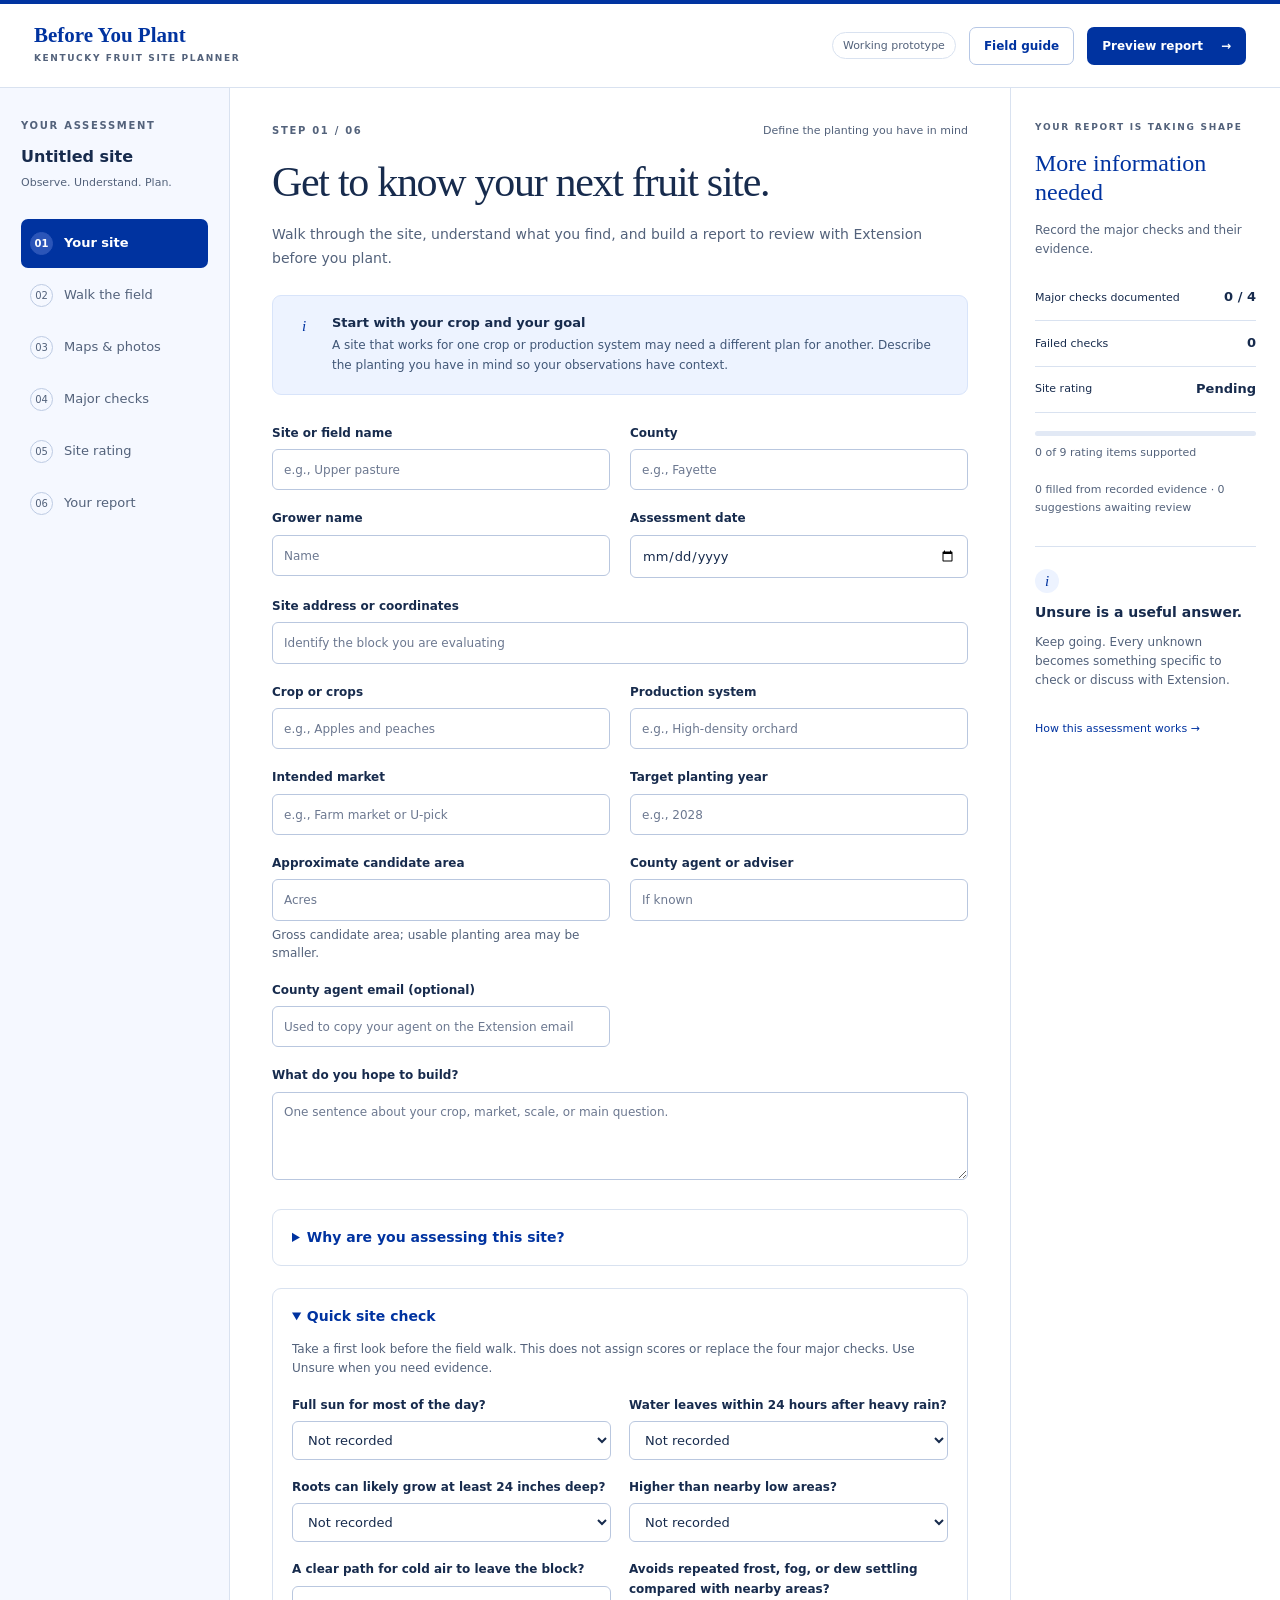
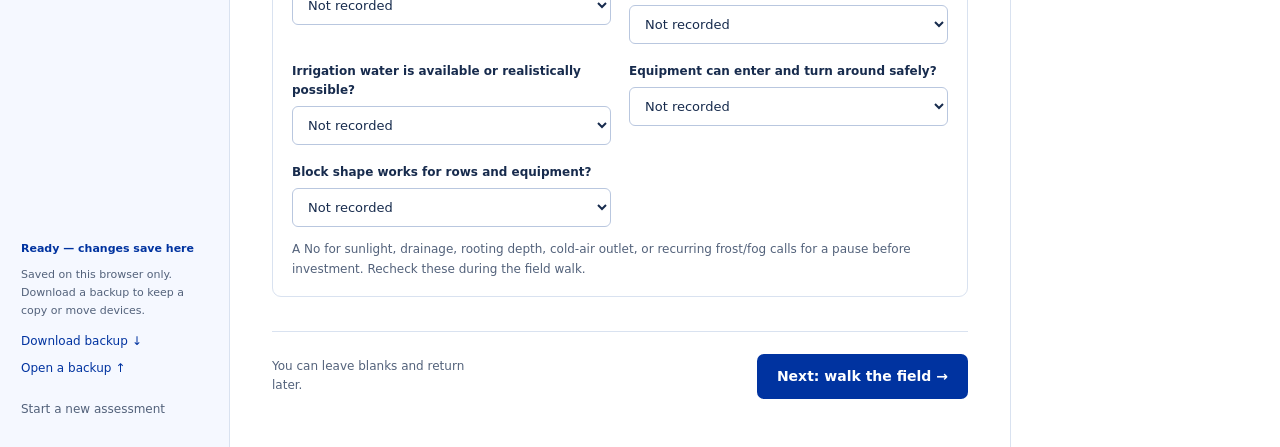
==== commit a02e7476: "Add files via upload" ====
--- a/index.html
+++ b/index.html
@@ -678,6 +678,11 @@
 .worksheet-section,.teaching-gallery{border:1px solid var(--line);border-radius:9px;background:#fff;padding:17px 19px;margin:22px 0}.worksheet-section>summary,.teaching-gallery>summary{font-size:14px;font-weight:650;color:var(--brand-blue);cursor:pointer;line-height:1.5}.worksheet-description{font-size:12px;color:var(--muted);margin:13px 0 18px}.worksheet-fields{display:grid;grid-template-columns:1fr 1fr;gap:18px}.worksheet-fields .wide,.worksheet-multi{grid-column:1/-1}.worksheet-multi{border:0;padding:0;margin:0;min-width:0}.worksheet-multi legend{font-size:12px;font-weight:650;margin-bottom:9px}.worksheet-multi>div{display:grid;grid-template-columns:1fr 1fr;gap:9px 14px}.worksheet-multi label{display:flex;align-items:flex-start;gap:8px;font-size:12px;line-height:1.5}.worksheet-multi input{margin-top:3px;flex-shrink:0;accent-color:var(--brand-blue)}.worksheet-section>.hint,.teaching-gallery>.hint{display:block;margin:13px 0 0}.photo-checklist{display:grid;grid-template-columns:1fr 1fr;gap:16px}.teaching-example{display:grid;grid-template-columns:minmax(0,1fr) minmax(0,1fr);gap:22px;margin:20px 0 0;padding:20px 0 0;border-top:1px solid var(--line);align-items:start}.teaching-photo{min-width:0;background:#f4f6fb;border-radius:7px;padding:8px}.teaching-photo img{display:block;width:100%;height:280px;object-fit:contain}.teaching-photo>a{display:block;text-align:center;font-size:11px;margin-top:7px}.teaching-example figcaption h3{font-size:18px;line-height:1.35;margin:8px 0 12px}.teaching-example figcaption p{font-size:12px;line-height:1.65;color:var(--muted);margin:0 0 12px}.teaching-example figcaption b{color:var(--ink)}.teaching-example figcaption small{display:block;font-size:10px;overflow-wrap:anywhere;line-height:1.5}.teaching-reference{display:block;font-size:11px;margin-top:9px}.worksheet-report-list{margin:12px 0;display:grid;gap:9px}.worksheet-report-list>div{display:grid;grid-template-columns:minmax(120px,40%) 1fr;gap:16px;border-bottom:1px solid var(--line);padding-bottom:8px;break-inside:avoid}.worksheet-report-list dt{font-size:11px;font-weight:600}.worksheet-report-list dd{margin:0;font-size:12px;white-space:pre-line;overflow-wrap:anywhere}.report-section p{white-space:pre-line}
 @media(max-width:750px){.worksheet-fields,.photo-checklist{grid-template-columns:1fr}.teaching-example{grid-template-columns:1fr;gap:15px}.teaching-photo img{height:310px}.worksheet-multi>div{grid-template-columns:1fr}.worksheet-section,.teaching-gallery{padding:15px}.worksheet-report-list>div{grid-template-columns:1fr;gap:4px}}
 @media print{.worksheet-report-list>div{grid-template-columns:40% 1fr;gap:12px}.worksheet-report-list dd,.worksheet-report-list dt{font-size:10px}.teaching-gallery{display:none!important}}
+
+.site-analysis{margin:38px 0;padding:28px;border:1px solid #b7cbee;background:#f7faff;border-radius:8px}.analysis-result{margin-top:24px;border-top:1px solid #ccd9ee;padding-top:18px}.analysis-result>summary{font-size:20px;font-weight:700;cursor:pointer}.analysis-gallery{display:grid;grid-template-columns:repeat(2,minmax(0,1fr));gap:16px;margin:24px 0}.analysis-gallery figure{margin:0;background:white;border:1px solid #d2dcef;padding:8px;break-inside:avoid}.analysis-gallery img{width:100%;height:auto;display:block}.analysis-gallery figcaption{padding:8px;font-size:13px}.analysis-gallery a{display:block;margin-top:8px}.analysis-metrics{display:grid;grid-template-columns:repeat(4,1fr);gap:12px;margin:20px 0}.analysis-metrics div{background:white;border:1px solid #d2dcef;padding:12px}.analysis-metrics b{display:block;font-size:25px;color:#0033a0}.analysis-metrics span{font-size:12px}.soil-description{padding:16px 0;border-bottom:1px solid #ccd9ee}.soil-description summary{cursor:pointer;padding:8px 0}.soil-facts{display:grid;grid-template-columns:170px 1fr;gap:8px;font-size:14px}.soil-facts dt{font-weight:bold}.soil-facts dd{margin:0}#analysis-progress{font-weight:bold;color:#0033a0;white-space:pre-line}@media(max-width:700px){.site-analysis{padding:16px}.analysis-gallery{grid-template-columns:1fr}.analysis-metrics{grid-template-columns:repeat(2,1fr)}.soil-facts{grid-template-columns:1fr}.soil-facts dd{margin-bottom:8px}}@media print{.analysis-gallery{display:block}.analysis-gallery figure{margin:18px 0;max-width:100%}.analysis-gallery a{display:none}.soil-description details{display:block}.analysis-result>summary{list-style:none}}
+.extension-handoff{margin:28px 0;padding:24px;background:#f1f6ff;border:1px solid #b7cbee;border-radius:8px}#extension-status{font-weight:bold;color:#0033a0}@media print{.extension-handoff{display:none}}
+
+.evidence-panel{padding:24px;background:#eef4ff;border:1px solid #abc3eb;border-radius:8px;margin:22px 0}.evidence-card{background:#f4f7fb;border-left:4px solid #6088bd;padding:16px;margin:18px 0}.evidence-card h4{margin:0 0 8px;color:#0033a0}.evidence-card p{margin:8px 0}.evidence-card.suggested{border-left-color:#a66f12;background:#fffaf0}.evidence-card.conflict{border-left-color:#a64c40;background:#fff4f2}.evidence-card .button{margin-top:8px}@media print{.evidence-panel,.evidence-card{display:none}}
 </style></head>
 <body><a class="skip" href="#main">Skip to assessment</a>
 <header class="topbar"><a href="#" class="brand" id="brand"><span>Before You Plant<small>KENTUCKY FRUIT SITE PLANNER</small></span></a><div class="header-actions"><span class="prototype">Working prototype</span><button class="button outline small" id="guide-toggle">Field guide</button><button class="button dark small" id="report-top">Preview report <span aria-hidden="true">→</span></button></div></header>
@@ -688,7 +693,7 @@
 <dialog id="guide"><div class="dialog-top"><span class="eyebrow">FIELD GUIDE</span><button class="icon-button" id="close-guide" aria-label="Close field guide">×</button></div><h2>Learn as you look.</h2><p>This tool follows the latest supplied <em>Commercial Fruit Site Evaluation Field Worksheet</em>. It organizes evidence for a grower–Extension conversation before investment.</p><details open><summary>Field observations come first</summary><p>Use the guided field walk to visit the high point, middle, low point, downhill outlet, and any concern spot. At each stop, record your phone location, take a photo, and add a note. Walk the whole proposed block, including high, middle, and low areas. Record where, when, and how you observed a condition. If a map conflicts with the field, document the conflict and give direct field evidence priority.</p></details><details><summary>What maps can and cannot tell you</summary><p>Soil maps suggest conditions to verify. Slope describes steepness; aspect describes the direction a slope faces. Relative height needs a named reference. Terrain can suggest cold-air routes, but it does not confirm airflow, frost risk, or actual hours of sunlight.</p><p>Aspect and observed shade are different. Record warming, drying, and exposure questions alongside the mapped direction; do not assign a separate aspect score.</p></details><details><summary>How the rating works</summary><p>Nine items contribute to three 100-point sections. A total out of 300 appears only when every item has a category, evidence source, and note. Unknowns stay blank. A high score never overrides a failed major check or a flagged field observation. The quick check, photo checklist, soil profile, row direction, weather context, and grower decision are included in the assessment.</p><p>275–300: Excellent candidate. 225–274: Good candidate. 170–224: Use caution. Under 170: High concern. These are worksheet ratings, not an investment approval.</p></details><details><summary>Prepare for a useful field visit</summary><p>Bring a phone or camera, notebook, depth scale, and a probe or auger if available. Take wide views and close-ups. Photograph shade at different times and wet areas after rain. Label each photo with location, direction, date, and what it shows.</p></details><details><summary>Keep and share your work</summary><p>Your assessment stays in this browser; it is not sent to Extension. Download a backup to preserve it. Use the report’s print option to save a PDF, then share it and your questions with your county agent or fruit specialist.</p><p>Photos, pins, and imported geometries are included in backups. The report contains a coordinate sketch and a feature list. Export GeoJSON to reuse your map in GIS. Basemap tiles are requested online; automatic soil and terrain analysis and shared accounts are not part of this first version.</p></details><a class="button dark" href="#" data-worksheet-download download="Before_You_Plant_Field_Worksheet.docx">Download the current worksheet ↓</a></dialog>
 <dialog id="reset-dialog"><h2>Start a new assessment?</h2><p>This replaces the assessment saved in this browser. Download a backup first if you want to keep it.</p><div class="button-row"><button class="button outline" id="cancel-reset">Keep working</button><button class="button dark" id="confirm-reset">Start new assessment</button></div></dialog>
 <script id="planner-assets" type="application/json">{"field-overview.jpg":{"type":"image/jpeg","data":"/9j/4AAQSkZJRgABAQAAAQABAAD/[base64]/2wBDAAMCAgICAgMCAgIDAwMDBAYEBAQEBAgGBgUGCQgKCgkICQkKDA8MCgsOCwkJDRENDg8QEBEQCgwSExIQEw8QEBD/2wBDAQMDAwQDBAgEBAgQCwkLEBAQEBAQEBAQEBAQEBAQEBAQEBAQEBAQEBAQEBAQEBAQEBAQEBAQEBAQEBAQEBAQEBD/wAARCAYACAADASIAAhEBAxEB/8QAHQAAAQUBAQEBAAAAAAAAAAAABgECAwQFBwAICf/EAFsQAAEDAwMCBAQEAwYEBAAAHwECAwQABREGEiExQRMiUWEHFHGBFSMykUJSoRYkM2KxwQhygtFDkuHwFyU0U/GiY3ODssLSJjVEVJMYCUdko7PiNjdFRmV0w//EABsBAAMBAQEBAQAAAAAAAAAAAAABAwIEBQYH/8QANBEAAgIDAAICAgICAgEEAQMFAAECEQMSIQQxE0EiUTJhBRQjcUIVUoGhkTOxwfAkYtHh/9oADAMBAAIRAxEAPwC6EcYHP3p+DgZpwHtzS7cV+3I/HGMCSBmvFJ71JjjmlCQrBB4rROyPac817Hp61IEEE+gOK9tIx2GSPagGxm30zTCg9ev2qcJPGOlKE55wRigVMrFBOD2pwRnipijGRg03ackkHFCMsix146+1e254IH1xU20Y47DPNeCeDjn6VoRHjqMZNeCc/[base64]/vSFAIwRn1qfYMgDFJsGcCnY6IQgk9K8pORzip9g4Oc00oPSldhRBsBzuAGKXw8DipSgjB9Kfs4/9Kf9iqiAIUOopxScYwKmCBxznNJtA5zj2osKZAUevT3FLsGOgqXYMZr21JHSiwIiilKT1IqTbnvS7SegosdEO3uPsMV7afT9qkIwcEV7Z3rIqbIiPQ14A/epC3zj1pdgHetWFEQCu+KTAJP/AGqcpKu/9KTZ2BPPNHoWrGbBikKcdqkCcZ5pdgOMk0w1IgjPPTFeKMipg2AOM+9LswMhVIKogDfr/pTdo6g81Y2DnBNM2AdOKKQ6I8Hocc17aAft1qUIHBxXvDx0o4FDNoPevFIBqTZjoDilIB7UqAiI9s14Iz0FSFPrj6Zpdvonjp1ooCEp7Af0pce39KmKeSfWvYyMY47UUBCUk58tIEck4xU4QemTSbOuOooEkQhOR715SeSCBiptg5POaTwwc/[base64]/rXgkg8DpUuzPrShHGDSf/AENJkWOentXsZ6ipSnnFKG+OaK/o0uEOMV7FTFrIyAaQNg9OafRkWOOKaR7fep/DNe8HjPWhWBFtPUik285xVnwk46mmFAGaK/[base64]/DV1xTggYqbbivFGeBRQERGAMJpNmecc1KED1Nex6GigIgkdwK94fOcVMEgnk0pQn3p1QEO36UhQc59amCOwNeKB3JFDAiKDjvSeH3xU4SD3NL4Y9aTAh8P0FJsI/hH7VY2e9JsGMDNAEGznpyK8UkGptg6mvbeelFAMSnjNeKFEcVLtrwx6CiqAiCSAMjjvSbR7VN0r20d6QEaUexpdowRgVKACDxSY/0ooCLaR2rxQrqU1KfY07b6gClQEHIHTtS4ODU2wKGOlIRToCMJ4/[base64]/[base64]/SkxntU/hjpk17wx05oCiDb3xxShOMVKW+3SlCBjFAUyEp9gaTb6ZqcoHYU0pI5xQbRApOeSK8E+1S4/[base64]/wDTNeAOTk5+9T4T6UmwZ5NAakIH0FKASD6GpSgHvXtoxxTDUiPHA6/[base64]/y06QUR7eO1exjmpMD/ANmvEAHpSoCIA149MA1KUDuK9tx2+lP0BEB6814jninqAz0/pS7MjOKLCiPAJrwHvUm0Y6V5KRjNKwpke0fvS7KeUn0/ek2+uaaYDNo7CvYyMYqRKR2FO2g9qYEOzvkZr2D06/SpdnNe2fWgCLaD2xXto9BUm32NOIGOlAEOB0r20VLtB717aKAI9o6dK9t9MVKUJHNe2Zxx/SgRCU+nFOAxT9tKEUAMwMV7HOMdKfsHrSAHOc0DG4xXgPan7a8AScdqBDcf1pCkdakCc9qXaB2pDpkXh85rykfSpdo9KXaOTihU/[base64]/+lPSnjpS4T/[base64]/nsK8U+1AEZFeAGOQKfsJI55NLsxwDTGMCRnoKXCT1FPA6nAr2wCs8HRFt+le24OR1qbanHSkxz06U7DUi2Zp21OMHmpEp/yinFII5GKOhRDgYwKXtT/DA6CvbPYUWKmR4B5wP2pQPapNnqP3pUpAzSCmMCfSvEHsKkP/AC17AxjApBRGlOaXZTwPvXsUBRCU17ZUoT6ivbe/[base64]/WlHHanQESU88c0pSByal2/Tmk2kE5ooCPGOopCnPAqTGeMV7b7UUAwN4rxSBUgHek+lFAREe1KRjgZqTZ3pcJ9qKAhxnrXselTY46CkCM0gIto4/rXtpFTltPTpim7E9jRQDMD0pOc4qUpAFe2+wp0BFtNLtPU8+tSFINeCT370UFERTnsK9tI4xUxT6Gmke1FCoj2n0/rSYwcVLt59K8GwRzkGlQUMyema9jPf+lShAHf60oQAc0CIwM9s14D7VKABwBSFHpRQDAOfXNe246YqQI9aUJFOhpEYAHcUuMU/aKXYCKEgoj/3r3Ge1SbBjGaXYPWkHCPHevc1LgZr1AmMSnmkUAKkIrwSM0ARhORkEUoRjmpCB7V7HrQBERzjilKeB0qTFex7UGWmRY4xjikxmpiB6Um2gOkRA+9JjpipikEYpoGPegaI/Sl9jTwAOCK9t5oAiUkHtTSO2KmUMcE5phSc5FBpG3L082lO5KQn2xwaHplvMdwp3c5xjFdOlwi51HCRQ1dLOFZKRyrrXz3i/wCQ2dSZ9f5f+O5aAotqH8JyenFR4OT6/WtqTbXUZAHIqGLb3H3gCgjPXNesvIjrtZ4r8We2tFJuE64N6UK4/[base64]/7ivEc4JqXBHIr3IFINSE4z34pSARyevWpBnNeIJ70BqRYAxg4r3Hc08CvBPNFhTIlc80g/SPTrxUpSfelSk9DQIjV9aUJHrUmD3yK9jjnOaLAiUMk0gHAxUik88/[base64]/RFjPQU3acnAqfk8YP7V7GCM5FFsVNkQScE03H0qxjk8mkKeKLCmQDPSnDjin89AM14ZOcitBRH160oTx1qQj/3mm4wTxQug0MKQTXtpFPPIzilIB60qQvZHgA4wATTg32HcU7aDzS8jgUuAN2jpSYHUdafg5rwFAxiRSkZp2MDA7V7Axmm2IZs9vevbR64qTHPNewB2osKIj6YpQkk9PvUikA+te29MUWFEZBA+9eHHOKk28+1JsJPHSi0AwAmvcfSn7PXFeCP/AJFFgRH/AORS9utTbeMYxTcY70Wgoi2nt1+lLnA54qUJ4OKQpOc0WFDBz0peozT8HHvS7TxSUgojUk9OtMKecCp9pr2O3WkpWFEG0jqMU8J9DT9ua8E9MU7YUMPvSjpnPNP2H15r2Ox7UWwoiIAPXivBQ7kZFSkV7Cuhp2xJUREjHChScc+YVNtVjrSFJ/8AZosdEJB7c/[base64]/epCkY46ClCQOop2KiPGcilSkDv+9P2jPGRmvYJHGaQURlIHKa9j2qTYok8/[base64]/[base64]/bxzXgkHNKxDVDIpp4qUgV4oB5os1qyJIJOaf0p22lCcU7FTGEGk2iptp/wDZpCg0rCmRhIPSvYx1OKlSnHWvEd6djUWRY65pAPepeTS7aLDVkXJ5waTaOpNTYwa9jPUUmw1ZW+lOAz1qxsHpTSAM4HSmKmiLByBS45p4HqKftHYUNhqyEA+lewetS7R9KaQM9aEwpjMUuMU4JNLsP70WFDMV4J4zT9nrShIzz/pSsBlIUmpNgJPNe207CmRkHHSm7VdT0qbbjrXinvRYUyHAzivYzxUhSRz0pAnPSiwpjOg4/[base64]/j0r20K7UUCG/[base64]/[base64]/rQYIznGAK9xipAj9q8RQAwDjmvEd6cRxXsGnYDcd69jvindqXFIBhB7CkOAeR96kxXtuSeRWkBHtyRjpShs08o9xViPFU7kZ6VlyocYbOioEJrwQB6VqN20H9ZxU6IDScEjOKm8yRaPjORigFROK9sJ4x/[base64]/DI7H9q0pJ+jLxuPsYUjqRTSMipwjHY00pHbtTTMUQbOM4FeA9Kl25696VLfPUVuxEeCecUhA7gHFTKQMdKQJyOcfU0CohAHpTgB0IqUoHUEfSvbR0xSsaiRbeOg/akAI/epgngk4pCnBxmlYaEf2pOtTBORk4pAkJNFiaoi4PbpXqkxnkClCMg5GPtTuxUMxxSVIUe2aTaPSiwSGfevAinhIxXtozSHQzj0pcCnbe2KXbz0pBRHxS8A4xTtvGa9t54707FQ3A9qTbmnkEdq906cUIQgRgGkKR0p/NeAyafoBu0YpcfSnAHPHNe6dBQgI/al2gnFPx3NeHHbmgBu33r23A6U/AxnHNKRntRY0rRGRikxn05qQpB7V4JA70WAzbx2pQnPI9Kfj/AN4r2MHigREeK9gE9aeUjrxS/[base64]/+TT8djXsDvQBHg5z/AL0/Bx0zml2DNOxx0p2IiGM8jNOA9hS7evvXkjmixiFP0pMCpCcEikxk5pAMAx0Fe2n0p+3Jp2wAcnNAEe0nqKUjjGKdtz0FKQDgUCTI9ppdoPUU7BHApehoHtY3w/[base64]/h6U7ABpevpSNUREHsDShGB0qQJr2ByOlBnUZt5ApdnanJSequ1KRgmg0R7SD0Fex1waeTXsZoAbye1LnjFKE8daXbQA3APFKB617b70uDjgigVjMCvYp/fpXiPagadjDSc560/[base64]/[base64]/PX6075g55zVoTaOecEzVZZDqtqUg5wK2Y+lhIAWpXWsCHKCTnOcUUwL0nwtiyARV5eTOP8CMfGhL+RUmaRaSnybckUN3DTrzKyWxkewo5euBeQMkdKzpDiVZ79uarg8/LF9Ofyf8AH4pqkgFXDdbPmQRj2pC0egSaKXY6XOSkfaqzlvQpJGMV6cPOUvZ5c/8AG6+ge8NQP6a8UH0/YVrKgBOQDUKopR5VHpXbDOpI4Z+M4PpQS3z0P7UuwAfX2q0WvY+1J4II5qykS0or7U5yf9KUJ9Mc1KUKHpj60m0jvRZnWhA2ByTT0hIHmFeAwef9acUpIxgCn7NpJehyEpUf0DFWEtMq42Cq6SBwO1StqO7msM3FllqM0gZ2jrXnClCT/[base64]/luLpHveP4aatmALSkDnivG29ircDRG5b1uDIRjNVlWuQk8DPauaPm39nQ/C/SBWbZOcpHHYVjPxSwspPbvR6/a5JTwnpQ1c4KmlkuJIPavR8bylPlnm+V4Th+SRiobORmrjQx2qEI2qxn7GnpVjgmu5s89KuEy0jrgdOtQlACsY607fzwe1NKhnPFNASJQcjHIq401nkVSSvGCSMfWrLMnbwT2rM/[base64]/epnIRwAAcVK2SFc+laDJQtABAPpU5TaZaGNS4YKmHE8be1MWyofqSaI1stqH6RVdxhOCkAVlZWzUvH5aZhbeelIoYx71fehebcnNVVNqbPmq0ZWcso6+yPaetexnufvTyOMGvYz1rdmdUMAr20emTUgBPGOKXbwRSGQlHHSveH3z/SpSnB70hHOc06ChgRxnPNKEHOc9KftFJzzSCkNKQOpxXgBng/0pdhJ6cUoTzQLVCFvdyTTVNHNTY7ikPPamKkRhvPqK94YB4zUor2M9q0DS+iMt9/WvFHoalxxj3zTDkHFISX7GFBr2wnj0qQjAr2Bjmg1SGFIHSk28mpCAea8AD0oH6I9oz1r209RUhAz6UhT+1BITAHWkKec0/b7UoSP/ZoAZt45NJsB9akIr23PXpQBHtGMZ60gQMYqXGPpTeKTY0N2A0mw1IBXsd80WOyPb3rxFS4TmkwDRQm7IwCecYpSnPenY9DXunegBoT6mvEU7BNepMQ0DPApdpp4GOtKBntzQaoiII60oBHWpCM817YB2oChgTmvbTUgHHAr3GcHNAUMCcck/[base64]/+RSFGTwcfapCMjIrwQetAUR7P8xrwTjvmpNvGPSvY7DigKG7OcZpuCD7VJt5rxSM560BQwIPr/[base64]/2pvegY0DHGK8fSl259KXAOMdvegQme2K8elOwB1NewAKBjSDmvbccUvel6YoEIU46mlx6UpANeA5zQB7Ga9jng14815O770UzOwwpyeDzShBFOIJP/rTgKDVoiAwOacEFXNPKRingDHHSgz7ZEG1dM/0r3h9t2PtU2BSFBoHRH4R/mpC0f5v6VIEqJxXikg4oCiPwj/Pn7V7wj/N/SpccV7AoCkQqaJOAf6V4Mn1/pUxFeKcHNAUiLwT6/wBKd4YA6mpNpz9a9jmgOIi2KPNeUg/0qYJ74pFJOelANpkPh+9Ltx3qQpB4Bpu0jtQIaE98+9ewexp2PWvYxn2oAbtr20+v7U6lKSKAGbcjBpNg6Zp/evY4zQAwo8uBXgj6/SpMDGaQ0ARbFele2K9KlwcYpe2O9AiHaa9tNSbfalKQe1AyIpPak2VNtGORXgkYxigX2QlNOCFU/b3xTuMGgZAUUoAApyhnpSAZGBTRg9j0rwH1pdv/AMmlSnKff61q2FDSOaXB7U8J9K8EkmgBm3B4NLsP3pxTTkppUAzar614oOOak246UvHSgCMJPpS7akAFJtz0oAjxj60oSetO20oTgZpiI9nPWn7OOtOx7V6gGNCB614oOKd3xXqdIQ3b6mkCPepOB717FFIVDNp9a9sp+M9q9RQ1wYUH1rwR9/tT+vNLg+tKkOxm2k2e4qTBxSYopCGbTXtuTxTyM14JxTf6BIiKMUwpPSpyOOajWOftWB0ZSXCSDyRUpXuqIkDn+lKFkDGK/OEqP1ZsctWR3qJWMc9qeVZHpio9xJI59a3Em/[base64]/bg9a9sOOtAvQ0JznFIoZ4xUmMUhQe/egKGA4pUnJ5HWl2lXPrTsY4oChCj0pMEVJgn1rwGCKDVCtYKgFVrwkpCs8dKykp5zmtGMrHNcedWuHZ4zSfQkt5AAIrajoJ5HrWFa3EqT0rfiuYAzjnpXzPl7Wz6zw3GUUarISEDPWpPDTnPFVUPjHNP8AmO/PSvJbaPXik0TFCCMYHvxWBebQmQCQkZxxWyHvY81G+UrTg9cVXDmlidk8+GGWNM5zPtimlHy1mqacBwfpR5coragcprEVEaBOU19J43m7x6fL+T4OkuA0sLScZ578U3conrmt9+IwoHagA+tZEmN4KvLnBr08eRSPLy4pQfCHcc/SnJWQeMAfSkCCTjtS+AScE4qjoitkStvqSfv2NWEzVADKhmqim1p4I6dKYc9DmsSxxkbWVxNJE5WRlVWBLQU1ig54p4Wocg1j/[base64]/mryhn/5NbMXY0dSc04AAHivAc807b60ANPPNJjHan7eM/[base64]/wCkYNN56igVsTZml2c8mnA8cjNeHPOKBX/[base64]/1p5HpSbaBp8GlIz7V7Zxingc4r30oAZsrxQAcU/[base64]/SlAFLilxQIb07Uu2lxXhzyKAPbTSbadS1m2A3aKXFLg0u2mAzA60uMilxilxntQA3HtXtoHanhFKE5NMCPApwSDTijng05Kccmn0XCLaAelLjmpSkGkIApUw4M2A0hTT/AGApSnHNMKIwnntSbcVIQe4rxHtSphSGAcda8B1p4HtSYGaKChu2kI54p544pAM96XoYwjjFM9jU20j/ANaaU9hijgGCnHH1p3oDxmlSg56exp6mzjp09e1fnSi2fp7mRbAeM8UgTtzgcVKEKHGB+9eCfc9qooUYcyLb/TivbMEYqXZj/wCRS7eeelUS/RndEe07cA0m3B5xUqUnrxSHGTn161pRbMOf6GJz1A4p33+1PAB6ZrxQQDxVFAk5pjUnHWpUuK+31qIhWetPTlXGaoosm8hKF7h070ql9qQJVnPavbT+rj9q68OFtnHmzKK6IT/m/wDSkAB714pPGRXsHnivWxYtUeLmzbSPKyDn/Wkyc89aQlQPavAZG411JUcbdjufXmvD3JrwzXhzTEKD3GcCnAZHPelSk/[base64]/1qUo2Vi6ZtQZaEYB45rXauLaBkEfvQmhatxqVLqwc5PFefm8SOR2en4/nSxrgZM3NCselXUyUnlJGKCmJqknritBm6lIBJGK8rN/j/AP2nrYf8n/7gpElPcV4yEkcUPpuu4daem5hXeuT/AEZxO3/fhJezQlOBfJrHlDqR61YXMSrqqqUh7I8quK7PHxOBx58sZdsqLcKTyBVZ7asHPrT3V5UagWTwRzXr4keRlaZH4adwzz9atsxkuAY+1Vd3Ix1FWGJRbHT3qsm/oikkSvRAhGFDNZUlsJNa0iWlxGBWa9hasntW8Tf2Sz6/RXAGa9n3pVpxyOppmDXQlZyNjt3OMUpJ6Yph9q9nyitaitoXOOtMJGelLk96THGcVpKjLYhJNJinEGkxmgz0QDnpx604cUgB6U/HrQA0/SvZPXGPvTsHNewe9A+ngr0FexjpXu9LjpmgQ0/[base64]/wChEZFe4zUm09gf2pdnPKTWhUR+3alCRnNPCCeiTS7Tj9JpBQzaPWvBIHSn7R6V4DPagKG7QeK8Ukc4qQAYpOTwQcUwoRABzmnbB0rwAFLRwy7QmxNeCQOlLS/[base64]/9VGv9uxgAycDFLjjkGpE9Ov714etbXjGP9sgWjjI4zSDI6Dmpz/y0hB9K0vH7Zifl2hoOO/pTxg84zz1ppB5pSlWB39a7seOkeblyuTPHJODTcAjFeQDjPOT2p+3nJroSo5W7IlJyc04IB+tOKeRXh+qtUZR4I9D/SnBGMDAFPH0pQCD1oNUeCQO1LgYyaUDmmrOM0IGRqPPFeOPv0r2DjvXiM9a0Ys9gnr1pMUo6UhPPQ0CEJKTxSjOOuaQjJz/AEpTxTMtnsHgk0vHtXsYPWvAd6QHscZr23HUUuTnOKVVNdAbtI6nNex3r3PanAHGaKAbivDNLgmlx6GhgJivYwKUJ6nrXvpSAQjNeGBTtvvS9qDSY0Y3Yzil4BwTS/ak65FJo1bHA8809J6c+tNxinpQQOTUWi2Pg9I/c1IBxwcU1CTgVKGxkZVUnHp0RY0KKeUk8dRXkvuDoqlU2eRmosHJ5o0TDYm+ac9T9q8p9Sk8GoCOeteGBkg0fEh/[base64]/[base64]/[base64]/[base64]/[base64]/[base64]/[base64]/AJrwA7kigaI9uDzS5PpTig+teCO/agGMyc8ik78mpNvevbO9AUMx6UuOKdsx1Jr20epoCkMxS9KdtFe2igGhhFOx604ACvYFAxuM0ozS4xS+9ADSMik2mn9a9getAEeCK9zUm31pCnigBo46UlOwKXaOwoAbivAZ607bxzxS4HQUANxS9qX70uP2oAb1FIE+1PKf/AEr2D2oAbgGkKRjIqTbikKOOKAGba8RjpTygjrXscUCsZjJr2PWnAGlPcZoGMKcmnYzSkDHU0ooFYwA+lLt46GnAd8c0oHGDQFDCjAzTSM1Pt4r3hDqOKB1wh4FeqXwx0NJ4f7UC1I6UZp/hUoQOmTQNKiPA6CvYqXwx70hSPU0DobjjpSYqQJB4ya9sHvQIjKcDjNJtOM4qbYD3NKG/[base64]/[base64]/SnYUeD0pUoASOacU5B/7VVHPJpjSD2r2DinEd6UDPWtolVjNpxjNLz0604jAzXgB3OK0kDTGlAHTFIQQSTT8elJt9aKMjQM0ucH/[base64]/[base64]/XtTdv1p2AgIx60hxgkU7bSY4xTEIPMOKXApwHA5r3pQFCAUhzTjg9qdtyOf60mBGOnSkzUhSPQV7ak54/[base64]/3igzTI697VIUAHIpcD0oCiPBFLjnpT8CvED0FA0MxSkHpTsD0r2B6UrAbtpQn+lOxS4osPYzGR/wClN2VLtNe29jTBEezHSmkYqbbSFAz1pN0MiApduak2AV4jv2osCLBpe2KeE+gpcD0pgMAHYUuPWnhP2pSkDtQFERFLjipQB6UoSn0FKwpkG2kwRxxU+B3T/SvbB6c0WFMhwcU0DJIxVnaPTmk2JPUUWFMh2/[base64]/agZGEnPNeKTUnfOKUDPUUARJTk4NLtxUmAOgr20HtSsfCOvBJFSlAxSFIosRGAKXj0p4SO4r20enNHsBtep+3tXsAULgDKXBFOwKUj6UAMIr2DT8D2pv2FADcD0rwTz7U/[base64]/bxxSKBAoEMIOKXGKUkYHFIDjoKAPFPGQa8n6UpyecGlB46UC6ISM9KQ4PanbRSFPNAdE28V7BpcUuO9AdG7a8R6CnYz3xXgMUC6IOlez2pQAaXb60AM57UoTTtprxT6GlYDcYr3A608Jx1pQAaLAj3DsKUfTNO2DPApAnBpgJz0xXj60/GeK9t5oAZxXqftBJ4r20Zp0AwDPavY56VJtFexSAjxj704BWKdjNeA4p+vYDSDil2nHoadivEYFZTQDcHvXse1OrxptoBmKQj1NPPTpXgmsSY0Z6YTqj5WyBnvUjdqfdA2JOaJmY6CMbR96vMR2kAAIHHevkV/kZR9H3Ev8bCS6BUm1SYyQVJODVXwykkKBHFdBkNsLHmAxQ5coDZcKmU4PpXo+P5+/JHmeT/jdOwMINn0xShOO1Xm7a+seVOP+9Mcgvo8u05rt+eP7PP8A9Wa+iopGR/6Umz2qz8rI7g/tSGM+P4Fce1aXkIT8eX6K4QQc4/pXig+5qz4Do/WnFIUDuKrHJZCWPX2VigEcjB+lJtB6irCkDuKjKQD0qsXZF8dEYGO1L9qXHpTgn1rXoQzGOwr2Kdge9Lx0NFmKYzHoKXFKfpSgU+CGgUuOORXsetLT9AN4rxSD9frTiAelJjp/WlYUxu3jpSgcGl579K9gU/YDSBSY68U/[base64]/NPxXvpRaAbtpfalGMV7HY0WB7/[base64]/AHQUnNCQMTGO1ewM5pxPYUmKKF0QgGvBIzS4pcCjgxo5pFIOd1PxjivGijLpkYB9K9g+lSgeo4r2wehpCIgCSKd7U/b6Ck2+lOhja9j1p+325r2OelMLG/[base64]/1oATNKB60px3pwHFAV0b2r2aXBIrwTRQ/+z1J2p2BXsA0DoZk54r2D19aftGenFKelAUR4z1pdop2DSYOelKxnqQjNP298GvED0osBuMnkGvU/BxxSAE9cUwG/[base64]/[base64]/YiWlqyRg8/WoF+GrhQpheSe+aapQAySKvCDTOfJNS9EyXGkAgDNQreQTwKjUsY4OaqukjNdWOP7OOckiwpSTyBShaAP09aqJJwO9O34FdCjZzudEjwBSeAaz3E4OMcVYLpwRUC+ea6sSo4cz26QKTmmFIzkipsEe9IU812RZxSiVwkE9M/[base64]/Sl9qOAMxXsU/[base64]/[base64]/wBK8Bj3osRHtBPQ14pqTBB96QjqcUWD4R4PYV4jFPA9qXb60xUR4r2D6U/HOKXaR1FAqI8e1Lg07FLjtQFDcdzXsU72xXiOOlA6G4HpXse1OArwHGM0DG17FOxXsYNKgE2+1ewaeke1eApWOhhHYV4CpCKTGOKBjenUUoB707HPavYoQCY4pMU/HtzXgj2p2DQwfSvbfankA8EUuO3NFiohIxxXvXAp+0Ek4OaXHYUWKhn2rw4p5GaTHuKYDa8MnpTsYr2KBUN6Ute780oBPagY08ivYNP2j1rwGRQBHg45pUjgk08jHWkI+tKwGlORgGm7eafg9KU8npSGikHFZB6D2qVLmO//AKVWTweOtSJ9DXirDZ73+xRaQ6R35rxdO44INVQpQ707ecdMVteOhPymTh0Hqaape4+1RZUeOBXuvXNaWGicvIv2PKh/[base64]/[base64]/HrivYxRYDMGvYp+B3poT60WKrGnIr1Ox9a9tNDGNpNvpTwn1r23nigYzbzml2mnYxXsdqEFIZtJpyUjvSgelLtPoKEgoaUjsKUI45zS4I4yaUCgy1QzHNLtNOKec0uOMUzCfRm2vBPrUmO1NI9qVlLoYUntXsU8DNLtP0osVjMCvbeeDT/AAyO4pdmPeizK/ojI7UoA9KcQfSlIHpRYm2MwAeKUA4xTgBjtXgOaBpsQJJr23vT8HFe20jQ3aRSYPUVJtNeAweelAxm017BNPI717ac0CGbM9TS7f2p+0dMV4jigYzHrXsdqeE14JJoFdDNorxSMdMU/[base64]/[base64]/HYc17B6UwoZjnilxjvTgn1FLjNAUR4FLjnGKcUmvYPpQOhhSScdKXkdKdjkZr2B1osGhm31r2zJGRUgHWvACnYnEjKVY4Fe254qXtik24PJosVEe0E5xS7cdBT8e1KATzis2aoYUn0rwT7cU/HPSvYB4pgR9ulJj1qQpGaQ8UWBHtppGOMdKlxTSOeKGwoywR2qTHfPPWmpSCM1KkelcVHfYgT2BpSnHAVTsDH2pSM5BH7VoxtYzrXs08jB5pNnfFaoVidR70hxjkUqkEnPbpS7P6UUK/[base64]/2pdoxxTinnp2rwHtWrQDdvBxSEHvUmO1NKSmgTY3GeteKQeKcEkilwe5oqjDbIygDkUuP608pI/717HrxR6EMwM969gdcYp2AOlL0HSndiGY49q9T+3pXsDpR0LG7RikIFSdqTHNPoyMV7YO9SbR617aKOiIygGvBGeM1JjtXtoo6MiCMZJp2AOgp+0dPSk2nsKOgM+1LTsftXgPbFCQCY/[base64]/rXgkDFKx0R7aXFSbc96QoxRbHRGB70uBT9texiixaoYEDGc04JFOxxSYzTsWqGhPPU0u2nYxzXtvPrRTCkhoSOlKE+lLtp1MVDCmkA46VJjNexkUCaI9vFeCfWn4/[base64]/[base64]/YUMCRjvS7BT8e9eIzWeipDNopNoqTFe21rgUhm30r3h56mpAOK9jPakOiPwhSeEAM5qXB9K9jNK2BCE+le25qUp5pCnFLoDdg7E0m0VJj1r1PoDAkClwKdjFex3pgNKU+lIEg0/FLjigBgSkdq8UU8J56Uu3ildAR7aXaKdivY4p3fsXRu0UmBmnEd/al25GcVlsOkeK9gVIU4r230FAdGYPSvBPvUmKTaaLHQzH9K9tp+PalCffigVEe3PT/AEr20ipMUmPWkFIbgjtSgU8J3d6THagY3FKKXBAr3fFMBMHHPNKBxThjoe1LgEYFAWiM05Iz70pFeCeOR0oM2eA4rx44HWnAccCvEcUDtjevSvY4PNOxXue4pDXSPbxzS7OaccnpxS7ecYpipDNuf/kV7bTyMda8fpQFIYUjNLtA+nrTiASDS7e+aApEQTuJpdvPJp+O9LjHbNIaSI9g714JB7Gn44NewBxnNFhSGFIFe2jOeafjmlxzyKAoZjPQV7bTyK974oFSGbe1eA7dqceaXHpQOkhpT/Sm45xT845pMUAIB+1Jg0/HrXsUrAbSAU8jnJ5FeA9KdgN5NKE9s07b/WkwM5osdHtv0pNtPApCk4zStghoGKdtzTiTxxxXsZH+1HR8RGU+teAz14qQD9q8Bg5osOMZtPc0m33xUmwZpdoNNBwYAcA9KXGTx0p23HOKXHt/SmZIsc44pQMGn4x2pCMfWs0OxuB617b707aele2mm7FY0oFM289amx1zSAds9aSGlZDt4zTSB71ORz1xTFJyTwcetDB/0ZqUgenWngc4IpQkCnhOBgc1zHY7+hhHGecV4JxxUm0+9JtrSM/Q0j3pOh4FPIPakCeM4piQmMjikI56U/aR16EV7HNIdDQnB4r2O1Oxg0uP/eaZn/sjKeOBXsE9v2qQj2r2MdqdCdEe3tSlOOgp4HtXtuaOhSI9o9M0u31FOwR7V7r1rRngwpB5x0r23HanYrwznjvQKkMCTn1pCD6VJg+lIU0BQzB9MV4DjBp+0V7b7UWKkMx7V457U4pNex6CgfBo64xS0uD1xS7T1xRYUhuOa8OKXac8ClAPpRYUhhBPfmvbcU/[base64]/[base64]/b/lpQg9dtMKIyKTB9Kl2e1e2+1FhTI9te2HtUhFeKT2phdEZSRXtuOtP2qNe2mhBYzbSgEdKcBxzSgHsKd0O7EOa99RS4PpXtp64rLGkNxzSYNSAd6TBoHQ3bnrXggY6U7FO2nHFKwaIiCK9ipCnjkUmz2phQzb7Uu00/[base64]/Sngeopdg+9A6I9oHavY74qQDqCa9t9O9Bloi98Uu3dnmnKSf3pUjB6A0wGEcdK9g9s1Jtz1FNx39KQUNx0+lLg9fSlx7YpwA707FZGRxg5r2D2BNSY9qQgf8AeiwIz1ye1ewSf9aft9hS7aYEZTntS7cdTT8c+9ewfSl0BhSkV7gU/GR2pNvPNFDEwM8UuMdB+1O24rwHvRQhoA9K8QMcACn4I6V7aaB2RgAf/Jpwz6UqU888inAc4wKQIYE9vWlAHSnYH3pQCetJs1VjNp6n/Wk2+tSc9KXgD3ppikiPbkcmvY6cVJtIHSvbc07QDMdM17Bp+3tjpXinPQfWnYqIiMn6V4DNPIP1rxSCenNFhQ0Ak9KUpIp5HH/[base64]//AIGHApSBTtua9tOe1OwQ3Ar2O1P2HsaTBzRsOxoB9a8Rg9c0/YabsOfSiwbE46k17A7U4p7ZpMEdKZkQ+lIojPAp23PWlCTg5oM0M7YpMYp+09q9tI70BRHj3pe9SbCOeKTYaLChmM80tO2q9RXtp9RQFDSDSAHvT9p6ivbD2oBIbivYzTttJj3oFQ3Br3TNOwaQAmnYUe7V6l2nvxSlOOlPgiPb7UoSB6U7bXinnvTtCS/[base64]/Ar3vQCPda8BSgetLil6H9Da9inY7CvbT3pjQ2l2j2p2MUm3/3mj2MTFeOPSl2+hr22hGWyNQwelIKkPpSbfemZbGEd6XHGaeE8HmlAPeixDQgUpR3OKdtI9KUCgZHzSYJPFSlJ9q9sye2afREWKUD6VIUH1FIUKPpSAaBnvS4HTvTg2e9KUHtRQEePSvYqTwz6ivBBPegBmM//ACKQDmpdpr2DTAjxmlCakCVe1e2qP0oAZgjtxXs07Z717aQaaEN49MV48cYpxT9qUJwMZpWMjPFLjNSY7CvBJ70gIuaUjBxUhSaQpJ4oAZj1rxHpT9h9RS7DQCRHilI96fsNe2+/[base64]/Wvd6X3pMe9AHiKTGKcRkcUm056UWA3Ga9gU7arPFe2kc/70AJj0r23HIp20ml2/8AvNAVZGRXselPKR2r20Hk9aVhQ047CvDv6U7B9P60mB6U7ATBPSvY9adj2pMe1KwE75pBnOacRxjFNKTiiwFpNvftTwk4pMf+80wGgc4FOCcdKUDt2+tLhRz0/egBuOKQAdAafg/[base64]/Skxjnp7VJjmkxSChm3qKTaOATTyD3617nOT6UDIyOvFIE461LtyDyKZgAnkYrLNUZgSe4p4SPSlSjNSBB6GuduzroZt44FLtI6gU/b7inbCRis2KmRFJI4ppSE1Ptx60m0HqK1Fsw0/sixml2n0p5TznAr2DW9jFDSnsKaUepqT3pdvfFFgRbSK8Eg54+tSgYPSvYHpQmZZHtHp0r23AxUgSOle288VqxdI9vtXtoJ6VKU0mwHrms2HSMD2r20U/bz1NLt96LDpGU+opMGpSjNJtFCfB0RFBNeCCOalKcV7Z61qxURbRTdvNTbO/[base64]/[base64]/Wvc56cVJsHpXtntWvYqI/[base64]/[base64]/[base64]/QzntXsHipNue1IUdKdCG4FIBxwOakCBxmvBI6AYFHsaQzB9OK9tP8ALUh64xXjzRSGRkK9KUD1604jj2r3OfpT4A0gjqKQ0/GR6V7HrRwKGY9q9t9BT8Ads0u0egp2FDMEHtXsZp+McbaTbzwKVhQ3FJipMD2rxHfrRYUR4717GO1SbeK9tx25osdDMHrivEE8mn4zSc5osVCAGlr3U4Fewe4osY3HAyK92xinH6V7bx0osKG44r2KcEnOKdt4zmldhQwD9qXHGB1p2KXAxz1pCGY968Mk80/[base64]/b3FJtB5NACAZpdopwSK9jBoAZg0mPQVIR+9JtI60AMINIQccCpMdfWkAwOVUAMrxBNSbR0xnNIlIoAjPAGAKaRnPGamKEnP0ppSO1JgUQcDmn5B615IwOaXOO9cKZ3tWJgfal4A6V7k/Sl2n1xWjIgI6Y/rSEd6cU54xS455oszJDMGvEY60/[base64]/[base64]/wDkV4II5I/pQmFEeO9eqXGfpXvDHenbCiOl4xT9g7V4DjFKwoYB/[base64]/pTyAOOtJnPUVk0kN+1Jtx7VIBzXieaBUyPbx1r2KlA3DHFIB6imHRm3BpCnzdKkA9sV7AzQFEePUUoGKeQOwzTcUBR40hAJ6U7HOBXthNIaQ3bSH2NO2ml20BRGR70m0CptgPFe2JHfmtcGqRDt/wDkEV49MVLtA6d69tHr/Wjg+EZHFJj2qXaM8CvYpDItqj3/AKV7kVJk0nXqKQuEeSa9g1Jtxz2rxSPSgdEXPSvYJ7YqQppQKBeiMJPWlKTjOKfg0mCBmgODQKXHYilGeOK9g/vQHBMHNewT1NO8wHSvbT9KdhwaR3r3TgU/BzjNIQcZ4pBwaOpJ7mvYpwHPNeKcE80CGkA14DNOKeKRIT0zzQAhGKXHcDFKE45zUiU5znpTBEW31xS4GKl2p9f60m1P/s0hkRSDSgVIEjPApNij2oEMxgYr23HNSbD607A796ARDtx1r2D6VKU5pAjIzQMjxXiKeE14pIAAoBkZHHTFIAfSpQlXPFJsV6UCGgZ4NLipAj1pdo9aDREBzjrXsH1qXaO/[base64]/3pWgI9teA4qTbj/wCTXto9fei0BHjH2p23I5NPCR0NLt9AKNkIYAO1Jx96kKSDSEewo2AZjHOa9tA7VIABXgnviixke2vEcc1Jt9qQJ9aLChmK8Ug0/HbFLjNFgR4968AKk2j0pQKLAZjjFIU471IBn2xXtpPSiwItp65r204zUuMV7HHelYEe31pdvrin49q9t6fvTsCMp44xXgnHtUm3jNeCeORzRYEQTjPSlCfQVJt+n3ppTnjNJtgkNwMc80wjvxUuMDmmkc/Wstm0igE5xzS7KelB6UuzB6V56mzvaYwJx6UpScZp+3ikxitqTMUhnvXinOKl2ZrwR6VtMTVEITkdOKUpqQoweDS7femjNEdeA9aeUnPNeAoFQw+lJg/[base64]/WpAmkI5xRdhQwp5rxTjpUgTXijvmizLjZFt460m0dcVKR0r3TitbGXCiPaOtex6VJt70m0elOzNMiKc0u0VIU+opNooChhTzXtpqTZS7KaYUQlPfFex7VLs4xShPFGwUyIAdxXiKl2CvbBRYUyEDFe21KU/avBHPNasNWREDGa8kVLs5pCmiw1Ywppcc07aO2a9j2pC1G4yc14fWlx6UuB3pj1Ywp70mMin4xwRXtp607M0yPbXsEdM1Jil2k07AiKaTw/QVKQRXgD1pWBDtPUivbfapiMV7bmtLoyIIx0r201NtNe2/tQBFtNJsqYACl2iixEG2l2/[base64]/bShIFAiMpFe24+9SbAeQK9tNICMpzXsY6dKfjvivEdqY6GYFexjvT9p70oBoBDMCvEU8pxXsCkOhm0+lNxU4xikIAoAi2nuP6V7b7VJtJ6Uu0DtQL0RFPtx9K8Eds/0qbApQkdqVhZCU4IwKXbUuBj/wBKQjHHGad2OyPGT1pNp7DFSYx1pCMc0B7GbeaXbS7elO20CoaE8YpNoPUVJt9q9tHYUBQzGK9j2pxQPSkI/wBKAoaU547V7aDTtpPFLtzxigGiPHXIxXgOKfgnjFe2DB9aB0Mx2FLinBORShNAURgY6V7GTUgSMf8ApXiO9AyPA9a9jtUm0HtXtuev2oERBIPNKoE4x2qQo9q9swM0AkRY9aUJ/pT9ue1IE+h6UDGgUuCOtOCelLjigzQwivACn7R0pQkGgdDMA9KbtPrUmK9jPagVERGaQJ496l2889K8Ug0WaI9o9a9tqQJxXttADCnHQfSkwc1KE/Sk2GgCPb614in7T0OK9tNAEeCe1e24FSbPevFPOKAItmeRTsY4p+0Y4rwTzQAzGa9tPenhJ5xXsUAM+tJySak28ZxXulADMcdKakH0p+PQ0oGaAGYNexxk/anqBHvSYH8tA6YzA6jP1pMKIxUnlPRNex3osVMZtUe1JtI4NS4zSkDvQOmQ7T6UuAKkOOgpePTr2oCmRYyehpafx6UuBjoKApkYAFexz1/epMDsKQD2FAUMCMHjvXsE08jtSY9KLFQxQrwQTT8Uv2pWh0yIpVnNewc8jmpCnnGf3r2MHGKLCmRlPevBvrzUpT614AJ6UWFMjCfqaeOOMdKcAOo4r2KVjSGAAHkA4pSAeadj2pR6Yos1QznoKUE0/GRj/Wk2gdKdhSG454rxTzTinHOK8BRY9aG7cfavcYp2017ZmltYhoT07YrxGOafgfy17A9KdhVjMEdq91p+M0uB3FFj1GYz1617A6U/[base64]/[base64]/Q6IigntTdvtUwHrTtvtWrCiAJPQV7ac4xUxSCMg80mO2aAcbIsH0r2DUoTjJJrxHvSfBURbTXiMVIATzSYpJiojrwGTUmwGvbO+f61rYBhFIU98VIEgdqXaCMf70bgRYGKXw881IQK9QpWFEW3FeKO+Kkx7mnYzRsDRAU17HFT4FeAHWmpmWivtpcVPtHrSADvRv/[base64]/[base64]/bznFe24raoYzHYCm7eam+hpAKVgM2nr3r23vmpMdCaUposCEJzzXtnORU2wele2DPSlsBCEHNe2n0/pUxAFe6UWNJsh2n0r209xUuCeSKXae1FsNWQhB9OKXaB1FSgHpXsc4NFsNWR7cdKaoegqYpAGBSbBnmhMNWQ4NewRzipSk14jjp/WnYasixzXsGpdoHWvAD0o2DVjAM8V7HsakCRS4pWGpCpJz0r23PYiptvf/[base64]/avbe2Kk2UpSkUbBREB617ANS7e5ApCKewUR7c0uKeEA969tGfajYKIyP8A3ikCfSpT7Cm4IxxxRshpDftSHntipMHrXiOeaNg16RhPNe284xUh6V7n0rOzHqR4pe3FPxg8c17b2PBo2YqojKT+1KAfSpACKQijZjoZtwM+le25/[base64]/8ilxnkCpNoNLRYUQlOByK8Bz0NS49KQoPrxTsBhAHIr2M0/[base64]/acdKUJoAjxnoKTHOcVJg9K9g0AR465FLinkcH1r2M5z3oAZxik7etP2/elCPegaVkRyT0ppBPGMCpiMnHTimlJNZbNJGALgrjyg4NXmJSnkgho8+9VLVEafOXVDjqDRRBtcXhSU5r42Hl/Gfc5fB+TiM1tp1YxsIqT5dwdU0TM25pIzgVMYTIGSkVRf5OK+iD/xDauwULSk8Gmlsd62Z8VAyU4FZKlJBwc13YvJWRWjzM/[base64]/al2+/NZ2HqQ49q8EmpdmSeKTYPWlbGkiPYc0u01Jtx3r20n6UWOkRFNeDZ5PpUu0dTzShPXGBRbMtEOwete2/[base64]/[base64]/Qexuz717bjpTwPfFex70rYehgTXsVJgetJtBp2wY3HpXuOadivbT6UrMjAKXbTtvevAetOwGYxSFIOKkIrxAxRYDAn0pSnPWnf617FFjSGbT2rxbPcYp+B2pcGiwojCD3FOxinYr200WGqQ3B9KUinEc+1ex/SiwS/[base64]/[base64]/[base64]/[base64]/wClSbDS7TjOKBjAn9q8QB2p4QaXZwaVgiPaO9JtqXb37V7bnrTsGRhIpNv/[base64]/6Uu0dKeE+9Lgjkiix8I9uKTbg4qXHFIRRYiEpGaTFSFPtXscU7ERhHcV7bnvUoScUmO1FhZHt9a9jqMYqTbxXtvpTsCMJ9aXaMZNSYHc0hA9KLAjxjkV7Hv1qQ4AxXhjGKLCiMY9K8ADT9qa9jHQ0AMxivbQaftJ5Ne2+9AcI8GlCBmnhJzS7D9qTY/ZHt5rxGOaeUGlCDS2HREBmvEVN4de8P6UWKiHGe1KQByKl2dhSbPU0WOiPBr23ipNnvSFJzwaNgpfQzB969in7TXtpJo2CkMIxSU/w/elCOoosVEe3PNO2+lSbeea9ilY6I9tKU80/[base64]/FeIosNUM2d+aTaKkIr2AelFhqiPZXgD0xxT8HODXtvGay5MNf0R7RTSOakwa9t71i2NIASt4DG41H4joONx/eiNdqbKSAnk1RcsbmTjpXzCxI+s/wBhfszEPOD9RycVN4rpHlQr9q1IVkCSS4M/WtNNvbSMbBWviE/[base64]/AISktSUcLSFcDnv2yKljSUrbbSoEOf4ax6LH6q1sLUsAD0qJ4+BukHJQP1gDOPepnMpbUtCFLUlJUEjqfaomnw/HQ+gKUFDoByPtQ5fYnEzpUluLMR4jqQmQ2t1o+6U8j/[base64]/[base64]/DOa9sA/wDkUbCor+GOuK8EY/2qx4VeDXJwaWzCiApHQD+lJtHapik5xShs+la2/Y6IQk0oT3xUuw8V7ZijYKI9p6YrwHXPNSbaXaOtCl9AREdaTA71KUjNIU+goTCiPaa9t71Jj60oTkcnmnYEe017HepNvNe2n1p7UNIj2nuK9t9ual2Z70oQfalug0bIdhPavBJ7ip9oHWk8P3o3M/G0QhB60hQe9TbaTb1xinsGhH4Z6il2mn7TS7TRsLQi2Y+9e2nOOKlCT0xSFJx0o3DRke2kKcmpCnHNe8oOVcCk8sY+2bjhnL0hgRivFTSMFxYTk4yen71KnzdMUq0rDf5aEqJ7E964s3mxh/E7fH/x8p9kYk5bFqnC4oBdbkpKFpbUD5kjI/oDV63MpDbkpSiTJWXjx2PQftisrV6ZrFgW+xajJkhxAbTHBK0K582McjsfY1KvUEaRaQ7bWC+28wgtbV4POAoEHoU55pR8vaFm5+DrOl6N1tsOdEn7inKjEDOOlOtkgPAKS2fDAASojBV789qnlOAAf1rkfnZN6R3R/wAfj0tlAtAnjmm+Gc80qQXSfDPIODUiGXf0HzGu7H5lr8jzsvg0/wARmPQV4JPNWkRXV+RKSVHtinpt7oVhacdqcvNxr2xR/wAfll9FMIV3H9aQpx161oKipaGXSR9BVcttknHIzxU//UIfRb/0ydWyvsOOBTkoycYqVTfdJNPbbC8pUoA45APOPWtf+oRaMv8Ax806IlwyAHDDU6kjBKFDP7HqKzYkOPaHpEBjKGpQ8RjceUHISpH2BBHsD6URWmTuZEOQpJeRlJ/zAZwf2FYepES3ZoYiMlEqKpiZGfXjwnSHMeESOUkglJ9jXlz/AMm3Kmz1sX+IWqdGI+6q0S1RrZtW02h0KQQRtc8JxbagcYKdvHHcD1omZgmNH8EqUsxmtyyE5JAHJwKHNUhuTDuF2iSFstkNv7CNiihLKl7c/wAPnbSCR6GiFrUtrtll/tI+txHiMNynENp3rCV4CU47nnGK1H/KyQT/AMLGXUU5n95Md61vpcUZSYro9ApCv6gHNSyWbiqYiFalsthkZfW82VJxtOEjBHOcfQA0l1uTar/EZYYLKCDNdcICQk7QgLP18QAe4PpWo3JaQhvyhO/GNx5JP+9U/wDU5S9Ef/R4RLsOGySN/wDWpYzC5t3RBjgMtsOBx8EZ3JSBlP0UHQc+qKr/ADLjCgtbe9kDzFJ5QfUj0r1su0eLdbm40+FkpYbQB2WUEkH0GAn9683yvJyu2pHreJ4WFccQkGm2Q6VpRlCqt/gMdtB2o5AqfT9xTcrY1Kz+vIz7jg/1q866lKSnnmvJl52d8cj1of4/B7UTJRakeCpLiPKoY96H16afakrQhKltk+U+1HEYNup56ileQEebbWsP+Ry4n7MZv8XhypcASZpp1pvcpsD6VguQvlnBgn6Yros2SlQ8LGc9Pagu9NrZeK0pyBXreD/k5SnWQ8b/ACP+JioXiM3ZV23W75lfPSqTEph3hWQrOKILfJjoSAn05Ir1fK89Qx/g+nkeF/jnky/muFkafaU2diQTioYln8N5KVN9DzRNbG0yGvMf+X6Uj8bwQVdAD96+dl/ks1uLZ9RH/FYFTUQavls2bXWm+SORWC7HWg7Vp2k80YSpKXFFpaRgDqaGrpIaWvKUYKOAc9a9Hwf8jNVGXo83/Jf4vHJOUPZnbSk4pcClCw6nfjBz614cg46jtX0sM0ZRtM+SyYpQk4tDVJSe1e2g96ekhXBGCPWl288mtqSZJohKPWvbcdqmKBXtvNa3ERFHtSbe2MVNjBr20GhSYURBAHbBr2Kl2Y6V7w/finsFEW2l2+lSbB60oQPrRsgoi2+le2cCpgkjt19a9t9qzsBBt5xXttSq2p5UQBkDJ9T0pdoP+lGw6IggivbDUwSDnikKfemmIjCDjP8AvSEGpQmlKSASB0o2Ag20m30FehPfMMhZVkpOFnsD6U6O8iQha09EOKbP1Bx/tRugoZgckkDBwads7Yqu6o/ibcYhXhqbU6sY4UrISn/6rj2q4khW7aMbTj/T/vRt9DGeGTgEV4J7HtTXnCl5pCVHKiUY9+uf2Cv2qbtmk2Iq+MPGQwEncvcRjkbQOv74FSAZ5xwazZaTHnxGnApLThc3FJ/hVgY/cg/arsF9chnxylKGseUHrtHAUfTOMge9JT7THRJt7UoTT/Lu2jrjJHpSA7lLb6FISee+c/8AatWI8E17ZnrXvFQHC0T5ht/rn/saeQaLAiKTSbTnFSkUm3HFA6Iyn1pdoNSba9t96BEW0CvbfapNtIpPHFAERT6ivBI9Kkx3NJjnrQKhu0dhSbO+Kk2nP0rxTQOiIoAGRSY9alKRjmkKKBURbPQUuz1qTb2r2BnpQOkyMoHpXtvtUn2rxTjqKA1I9te2d8U8/SkxQKhhSO4pCkVIcjtmvbaB0R+HxXtlSe1ex6mgNSPZmk2VLXse9AURhAxXvDFPxj3pcE96A0ItmO2KXBIp+DXtuR0p+gUaGbTXgDT8Y7UpwOopDSYwD1pCBmpOozTduaaChuBjikqTAxXsc4obChm0ivY47U/ae1eCVY6UgoZtPUV7bzT8EV4JJoCiMoOaUJxwepp+00oST9aBpDNuOCBXsc1IEnPvSlNOwojAB617bnoKft+tLg/eiwoj2Yr23jmn4JPSvYJ7U7ChhSnv1pAPapNp9K8Ee1ZHRHtHpSjHSpNnPSvbe1OwIyOcClIwcU/[base64]/SnbChmDilx604CnAdqQiLFeqQp9ua9tz3oTAZt9RSYJNS7c8UgSQc4ppgMx7UuOOlP2nt/Sl25otARBJ717bUmzuMUu09+KBWQ7cGl2jHFSba9t5otBZHjtik2/[base64]/Sqc8l1vw3I6VoJ5SUBXHtmltQlG2OK4M4uttvbjHc2laD+lfXH+lUEKNvuclUmW26mXsXHG3aQokIUnHc9DWa9HhadkOz0xZcJiUtKXSnJR4h4Sdp454HbnFOu0eVvt12RcUeHClfnoMcZ2L8u4HOPKSCeOmaccjbr6K/CqCZBznaQfpVaVEcIUYcjwHHMnISDz6gd/pTWpbEWA66yMttIWoEk+dQ6jJ96tghxhK3hsyAojP6TWtn7IOFOjBur8ibbZNrlRN8p1OWto/LWtA3ZB7fpPHXnvVyzyjcIUV1rBZ+XbIWDncSkVFcfm4twYnygRaWCVyHwseUFJAXjGRg4yR2NJpNsQLSm0KbWg21amllwYJQSVIV75SR+1G3Daja6aZBUspSrBCQoHH+tOaUhSy04nCsHKVdCPb1rLbuX/wydjpb3R1tksvg8K4KgPr1/arMqEZi23YklzclstrQo7mVIV1yP5vQitb8pk9SpaH4dmsq0S1ojtW/duGMBKCdw/ooVivx2ndUsS3ESwfl3Ex0sq2sreySkLz1Ck568cHvirl0ZVGQizLjvTkTGFEIUsJfBa5x6LScpHXOOxoV1dPl2xy2wLRIlqRqMNMQ0kof+VkoeClJJGDtwTyTwM8cYpbFFA1LFqCRddTiDJtDkKaGi0+pLoUGVgBaQo4AztCsJ560TuGc1eBFkyG/BebKgO6gnAJSMdycEfTFBDN0uN6td0lw7O6zMhy47Mt0kJ8Qpd8NSgrqVEKHbG3PtRW7fo8JuRdrpKbjx7O0iK885+orUApRAHr5enoaW/2geOyadObtaWn970tXzSGWmAB4gWslISM/wAJGSSegTmrbkPzF+9zWtzu0BDSShICTkJ3E5OOvbNCULUN6uUyNPasL78gFx9uNgJQ2FDY0t5ajkEpK1bUgkDHrmi1uAiSpEq8oakygnpg+G37IT6e55NHyDeGif5+CFqabcLim+PDbTuP9KgjsSPHefkvEIcWVtMAfoH+Y9z/AEqcupSotMoDSEckJGOKZDUox23XMgrG4/vWJ5GlwrhwJvpbTsUgHfgj2pcc9Dj1NRfMNAeUYPpXvmkqBASfrUP9mvov/pbdROB6V7ae9RIkJAHBzUzLniHk8U15aQP/AB7PbM87qXwwO9SKUgdqjJ54Vin/ALqM/wDp8zxSO1Jj3pFvHGMj617xmtp8Q8+1Vh5Kkc+Tw5wJABTgO4OKr+KwCCh0g+mKVKPEc3IdUD6dq6PkTOZ4pR9k20596dtpUJVjzHNO20fIZ0GbM5rwbHqaekLxk9DTtnfmnuZ+Mi2jOMnvXtmfWpNvO6lxWtrDUi20oSOlP2/[base64]/jrml/k4L+J2Q/w+R/yZEShKsLUBXiEBOUnvT3A2oYqBQA/Sai/8jOXo6I/4mMXciRPm4KRUmxI5xUDToSeTUqnUEg5qT8zJfs6Y/43DXUPS1v5CT9q84wUD9NWI8hr9PGTTpLzak4B5oXn5G6Ypf4vGlaMhZcK8JR3xjFKBxhQx7U16WtlZwlJ55pPm23VgA8muiWa1Zyx8apUS5CegqGb4b0ZbDxUltwbVEHoCParKGUHzZBprim9q3AN6WxlYAzxiuDJO2evhwpKkYbano9vFtlvPZY/L8ZCvMWj+lZI5Ix1I5GDWJbYz7cuJYFvNrdhLWuSUJyXUFCSlSTnodyRn0TWrJjuXS2tXO2vOxp7CluMtKTtQ8ncQErTyMFOOQfesTTN5jStV3wFaYjZiW/De4FxlRDiHGh/1I6+gAq2LKtTmz4JOXAoeamKmxpqJLoW3nDLQw34ZT0X3PPIq+XFy2Qtn9XX7+lDK7z8mp63NuCMpiUtlx0OAqXyhSCN2f1JWM/er0S6yW7lNAlIVCdezEWUAYUUjKcjqMhRHfrWpSXtGIQk3TNSItZewU7StG5WPUcEVtRlt4AIG7PWhqdNeYu7aAMMmPvWoclKycDiqWm9Vuym0QpUVQfbc8BS8jzOZVkj/L5TWJKc48HHTHk6H7WU5UnAJ71UlSFIcOCc1UFyWwpvPIUrCjnoMH/tUFzmOtht2O2l5G784A5WhH8wT/F79/rXFKM0/wAj0ISxz/iWH5xcSG3MVjTrw5GAShraoSmmVBY/UhagkKB+pFZi7o98u4lbiGnojTbiHSQU7VDGT7ZGSff2rH1JMu1y04J8B0R5bSfnGW1oBD62k7/[base64]/HKvDwd6Eb2UO907nGiCR/lrz5ZbdnfHGopA1qbWC7VcnLXMjK+VuMLYnfktqkHKQkrxgBxDu7tylQ64rT0GuPrS1qk6gtxabtoREDCnMpy2MFXGM+YEj3xWZ8YEWqKXp13uLsC3OrFsuCDn8hp1SFNSE+pae2Dd1AVn+HFD3wv12l3Tkmz39iabtbJjbjsNjy/iCHlBsLwR+hawCB/nojNrpp4r9Bzd4s55TxgufPB11iywY7hyHw0Q84Vr/ypQ6RnqQmiIs3FyGPEbZkfKPMPxgSW1KI4Lbmc7Vbu9Q6FgLs8KEzJhxU/h63nnkJfUoNSHlFATuI5wkqH3Fbep24rUWbcGCG7jHiKcWG1FLTyCpSQDnPmHUHqCB2NVXkyvUxLx1VlXTV0kXWVcpJcjrgJf8ADaSEHxArAKgVZIIwcYwOarW1LEK46gaVJQIxleMvzctoSyAEk+5/oDWC1dvwW4zYLfiRo9xYizmy2gHwnXsg5HcEJ69iDQ7br4u9Wy6vyEtMt36W/Jd3L5VHaUUJWP8AKQhCR6lee1XUXkOWTWP0dW0vqRTsC1x4Swht5guFR6qTgZIHUDJHJoyTeErSNxB7ZzXFoMkXFdtnqQiHLbbKUqQMOFJA3Np9E8D7ijKFLfdbyFK4OKJeC5+jP+/HF/IPmbo2hOQrH3pHr0kAgKoPEiSnqrA9ajddlkZTlQ9Qan/6fM1/6pio3ZF0aJKirke9Yl1uTbrZ24IrMkOP5xhR7nionGgtAKkrGa6cPhSi7ObN/kIP8TPkSihe9rgdwamiXtTJCST60j9sdVyEE1CmxyFK3D9q7/gk1TOJeVCLsPtO6lS+4lhSzjFb8y5slOxKugrmcGNKt6g4gHPStI3GV/ElRP0rzcvhT2tHo4v8hices2rhLSlSnMjCqwZZCiFFWCo9KpTrz4sNSFoUla1lpKe+c4/1qYtrdZUhBytAyjPTcPX/AEq/j4HH2c/leRGS4yNXiIbUGz5jkpJqW3lTrAdK8hYBBx14qo9MBtjk9KS0GlLC0r/UhSFdD78f1FRQ5IaZLcJZcbbluN4/ylRI+wyB9q9WDlFcPFyaTfTUI2ryDnHUVJuClkbcc1nSpqo8da8EuMrCVAdycY/fIqszqCPtU24CFNktqJPVSThR/cH9q6sWeaffRx5fGhJcNzaAcYwa8U+orNZvAuEBl9traqWnDSQec7iP9Oa1kELG4chXmBHpXdGal1HmSxuDpjAketeCRUu3I4FLsUTnFa26LUhwR09KUJqTae4NexjrTszRGUc59KTaOlTbQaapIAySAKNgGbc9arocT864wpRBDYWkEdsnJ/p/[base64]/vgfeopL60oElhQwwT4qD6Hj9x1/ejdAkUoZEMSmlgqMeSreP5kO4Uk/wCo+1Rt3CJBlvRUq3tOp+bSoEdFZBHrwUk/esbVd2ci29i5xhvSpssTkDr5E70/1SsfQ1JHmQZrcG5SYqGFr+Yt60DnggKSSf8AmSMf81Tc1Ero2jUW63LkqeQ+QiMw2+oj+L9ZA+4J/arbTjzTYC0FclwlZbQMhsE5wT680KWuSu8XybHtXjIZ8VwehUhralOM/pBUpeT6JPrRdESISTHGFqLqApQBI8wwefqk8+9PYw40QBwSZERxaVbVF4hJyCVJATg/+c/tV1CkLK0JUMoVtI+wP+9VLhKbts2OFJKy+XUspH8xCSoe36c/ep7YlSYyW1gFzHiPq/zK5A+uP6AU9qM0Vr7FL0HcOrSt3Hpgj/XH7VBbZLcuzwXWElcRDLa3sDO5QA8v2IyfpitlxgPoUyr9KwRke4rC0zHSNIRNgAU006k564S4sc/UChvppIuLdWW48oEFskBbg6BBPP8AWpJCFLmt4SpQQwpXl7nIA/bJqK1uMfhSIsxWAw2Gzu7p7fcDI+1RWObImvIMoBLnyylIAOco8Tv/[base64]/+xSYPpU2z06UhT6CnY3Eh2880hSc1NtHpSbO2DilYtWRba8Un2qQJGcV7YPWjZC1ItoNO2570/[base64]/Sn7cV7FFhQwp968Bz1p/1FLjFFipEeKUJ9TTwM8V7Ge1FhSGbea9t4qTB9DXto70WH/wR7falAzUmOMCvY+tFhVjCKTFSEU3bSFQwj0r2PanlIr22gdMYB717HPtT9lKE+1aYEeK8alCfrXlJpWBEEgUuOOKeEe1KE8dDQwI9te296k2HtShHFIdEYTShGe45p/h0vh44zStBREE+hFe21KUDqKTFFjGbcmvbfepMYr2MjpSsCPZ2zSlPY0/[base64]/hBCuE/cHP39qy2OKIZEm7NRxYrrHb2OAs+I4d7biDnqtONhHHOOKw7NqJVyM3SN6wzedxYWhslSH2yoDxG1dCFI6jqOaJ7teo1vnMqU2VrfcTFaBGRuWBjPYDn+lY+orRZLfI3KjFpiQ4kqejKUl2M6UKT4qSM4SB1H9KztRZLhVaukhpSdPXh9tt60zGm7g546fMwkDwlhJ/nBTu+iqN4siJMZLkRfiMqzg4OFe/vXH7pc5VrRNuzjdtkOSkuSfnnGh/8MSwo+GAkEBvLfOMkYB44rpzcxEKSqRIlIcYUwhJW2CUBwDBAx0T/wBqN7FLHwnUsQWpMSaQ7HdSpLYX0KFDBQfXuKwvxlNuuki3SnkokvxC2yl1QSHUtkBLpxnCdq+Tj+E1o3Z9y82RMqF4L9sk5Q+4FbVtJCwA8jg5wR09Kw37O4/rWxSri2mS0YUy1vtgZCVJ2OJBJ5IIbJx9q3sZjH6CJ6OmSYUNpaVFxS3nVt8AICSnCf8AzYFWhFkQ3Abc6FMZ88Zzp9UK7H2OQfaoo8b5i8Sp+/azHCYrCEHAOBk5+hNaQ65IrO/6E4pghd7k7bLgu6M26ZIjxkCSEpSFFtXIdQRnKcoOR2ykVk6piWmfqSwajtiyzcIzapzbaCUGWklTaE7cY3K35Cug28nFFcpbMO8BmS3KbZeaC25LaQQlQVyg9cj2IPWsa0RXmXr3IebZft1s2xozsdXhyAzjxNiULBT+teBhXpgCnKQ4xtgfph1N9ud/[base64]/OcWcgn1PXjjqPpTpF1ZhyG4Mp9Pjqc4AQQpaAkkkAdu2fWrBtcSeExWZ8p6Oy4HFEOhW5ztlQGTjrznnFTRI0JuTJcaCCthKWS8vBKUjnlR9yaakl0lK2yqw8zNmR5kZz+6lpxDoUkghWAQP23ftUVriKZbU9Nmqedc4S0FAhtGfKkAd/U1Vu95tTaW4DdzZVKmPtJWy04DkFe1ShjplOc1uIcisKB8NpgKAx0BOen+lKbZqEnFkSowIyE4Hv1qJTah/DxT2piJVxdaCFqbYSPCUlJwonrk/++9WVhPjhrGSU7senPX+lRljs6YeQ4FQNuceWpEhae2KuBoZB4pymgRggVP4rKLzP2itvPQn6V4pUsYIx7ipfBA7Z+gpSracBvOaFgYS8y/SIDEJHPOaYuOQMAHNX0jcBxinFAPUV0RxpHO88mZ6Iil4JFWgwEgY7VMEAdKdjNVitTlnJz9jUZAwRUgGe1eAA6CngVvZk9RMdB/WvYFONKnp71pOxOIzYBzzg+9IUgnNSY96XbjrTtmKICO1eCfbmp8EjgUm0+lOwoiCOxrxQPSpe1exmjZhqRhI/evBGPapSB0qN1aWkhawdpUlJI7ZOKewaiFKR1FJgGnnkZScgjg03BxRswoRSARgdaqPoUFFWf61bJwOTVVboWSkA/U1Oc2kVxQuRGh0p5z7VKiWV5SrA+lQfLuOK4HWl8ApwOpP9K4smSfo9XFixp+jQjbNwOe9aiHGwOD/AErBbS4AMHr2qXxH0DkkDp1rzMuOU3Z7GCcIKjTkOt4JOKznUsrUNvBqFwylds1kC8pWXsEjYkqTuSU7scECsRxSRuWeDZrvN4TwrmqilkDBrNVeFJhGY/ubT3CjyDnpXhNLjgQg7uMq9vQV0Qxv7MTyqi6p3FM+bSM+YVEXSpONozVF0kZxV4400czzfo1W5vPCql+ZW4ncFZrCbdOauMvpT1JpPGk/RtZmWXfEdV+k5qFbbrJ37evNWI7yTznOOtWRPt4UmNIebDixkJJ5xnGcelHEY62QxZoxhSahXIYg3F12Gh9MqX1QolTbwCRwnJwkjHA45+telXC2xGUy/EyyoqG4JIwQopOR9QaHZ+v7GxdG7etO5Al/KoQop8VT2EkKbIPPC+O/BrnlFPqOmE5RVGjB1NaGbTDjvvLZcjtDOEHOASk4wPVJrlV5e07K1LrC5Q5raPxKDAvcV9hWFqdbUpC0YHRWW1ZHqc+tGV7mIjS51uZbWZMI/Px1lhQPhP8ApjoUuocyPQ1yjVLlm0t8QonxEiktrnWx0vNFGEOPNObgFAjqoFzPHOPWpqkW/kEuoJd1vV2g2iGGlTZjEe8uy0OAtpbT5c44/gKOD12/Wj1E9Me0PwH1oLrcVExtwDGFpGf3Pp2zXF9PxkaXhONXCcVXeRZYE/BSW2nW5D6leECc8oSrZxjgdK6i4n8Hgw7hcmxJkLnobdYaTjaycggA9QAQST1AzV4TObJHol+1jM+eurtnUUrjBDCklPAKUArWCeP4xiiTRkRBFuuCFqUyqAlhoqRtKlpAUtz3yoq5+tc2tVumRrVPuEx5oP3GOJq29xW3sdGW2Qo8BSWgnn/KOtbejNVzmfhqLyS24mJJkNRnCvPjIQ6sb0Yz5T0FduKUZcPL8mEo/kdNujiI0d2STyMb/RIChk+3BrOauEmPLhNOJO5YS2Ujq2sKIUFH09KyxeDdLddGEIcbmbJMcR3BhSV4JSFD6EcfSrCpEC5XFu5wn21MzCpxtaF/423KNwPQZUM/SnlxKqZnx8somB8Tli0RHb4qM+hqZFkxXgD5EqCCscj+YBQHuQK1Zdxs8yHCuUZe6KoBbRJwAFFII/YmpNWRDd7FcrDd33GosxlxAcSkeIwPCWAog/qwoIUFCuafDqYu+afvkW8YM+zOzosyDv8AI1J8VJQGjj9Hlyn/AJxjiuF4aPWh5CaN/WktyHCuUwjw7nb2nlxSUq2KgqJCkZHQgOlPt5a6QxdIAWuPcHgh8Yc29CEHKUlPryAKGtbXu3Nx2pV1jhqML80xJJTjMRZJIz/mU239xis1tDMjUWnIsmV8w3GtpkSHAoBalhtShn/mOD7FJqGTCpcZ0QztKzZ1lKVZwrUUaQ8h9cQRWZDeFKYmIVlgls/[base64]/UDybnYHI7EW5z1/iAfeVltaQpJGwDukpAI7dadap0S+uP2luYJSYDifxFwqBy5jPhAduTk/tWRcUTmtJvvSpw+fsk6O+ZLR2uobDyA8QDnO9guZ+vtWzBctVinLVLbiwI8wfLh/YWwpxpJUN+TjcU+Jz38MVlYkusbzbLjArWU+bZU6hnbATZNOFh0uHCVpSV+Bt91F9sZ9AoVh2Zv8ACVaYsdrt5uBZQ2m4TmQFNANx1eGwCf4dxCs9MgZ61pPM3H4m/EiXIiQEx9LW+DBW65IVhVxfS48poBGD+WAdxyOShs9KOYejYUNx91N0lraeRs+RKwmMjnqAkBWevOe/[base64]/ar13CELGUna4B5h/DnvQ6xDuLMkyoctDgUkhxp4bklIwAOPU557HNdWHJ8nWcOfCsXorzJDU652gxlBaR+fKWB+pOzc2ofVOSfoKJFNBPLfKs8J9aCLHMSxrp6yyEhsN2hUlDW4HA/KRjaPRSnQPb2ohjTkybkbel0NvpQDHKzyDtCkg+5Srke9ehHHE8rJkldWV5ampk6OVyHGodxiqXIbKQRvQtCQ4PsSP2rDtcl+3RIwlK3hQYiPK/jL3ik5GOPMoOD6BNQv3V9q4QIKGsuMIeW2hRB3B3YtKD9Fh1P/R71QamOR9IWm7Skv8A4eia5GbXs3LLjct5KXHMdlLAAOOhJPWt0qoVt9DWaw65DQpD6Pm5jqVIzwlKNwVn3wBj3rEu1mdgtym42HUmKsHJ86nFFfP1Kj+9TSJ4veq48WMDHYistyH0qWAQlIIDXHQ7lDPsDTpNyYUq4znZDZgtz0t7+SUqZ2en8O7xM/QetZiDnK+kGn7rHuLZejjw/lMpS2OdilkAf/TED/lrctV3UmKyHFAqSdmwc4QcFCj9QpP70L2xS4lkfkpaS2pbaD4aOS+suDapHTy5WT9NoreYtK9P2h8ynVKluRlSH1j/AOOtoOAn2ThIA9EVrZriBpN2wi+ahyN623jsSARt6kEAjj1OaY64WVFKl/pOPXFZ6GCXT4DgiFMlHibsEtkI4Se24ISCccAk09TK5DI+UKiTkq3Dr6H6muV/JfGdsXirqRqIlMO4G8J9j3qXyA/[base64]/UEkZz++elR2Fh6LbZyy6S8xIfQwo8nJWQgH1BJSKdZituDbtVllSEiJsmM/xKQeq/qgj7jdUlgksTFCNHcCg+83OUf/AJlt8RJ+6ygD7+lSczbj9mrGgs26MiDDHlYb2JKuSTjqfXJqg0XFxGbg854YBLbiScjYpQB/YkH7VamuhuUhbMghzf8ALbOynFJKkAjvwD+9ZsSS7KE61ORVpylQUjGf1JwdvqNw/rVdqRhRbfBsuW3GkQ23nBmCmQXlAgK8PDaU/c7wP39Kr3iSLKw5dGmluxpKFpLTZKlK6bVD1BrJgRIjuqRBlOOyWo/hqdzzuQG1rSFeuC6j/wAlav4izarvEslzSoRWWVrbcXjbgjYkYzyQST7UlJP0acdemHqFUe96ebuFvlJYcXHS06Fp2FRG8cp9Uo3fXIFA0TUjr2iIq401ozJEqMGFKOCEOOLW6QD1CW2VKzjpXSnbZCakTpMd5JbeisTGgBlO/DiHCR6YSP8AzVw60WRNt1FYNNzUtNhqHOYQR5lusOP5KkAny5PhtZP8KlAYrnlJ2dmKMXF2dq+Hdplw7O29KuzQl3YmS6A3yW+DtTk8Jwe3dVECJiC6/tUMMKbbUlODtSVYB+x5qsypi3uxGnrWyiSW1OMojkuPBknb1AwBwkHFPlsB6Gb1bUlstrAcSSMONpX5gQB1/Uc1eM0+nJOPWSXtcVdytYRhxx9MpDKU9S5hACvsFKNLcXm7apiHHjOufNI8NRbySFJ4Cj64z/SnTWH3b62u3tNOiDAWovrJJSuQ4MEAdfKwe4/VWja2GWWhmT4rm4tFxQ82Egcc9B3/AO9NMxVUUmbi82gOkNlpvAIJ5KsgY/3+9DVtcks3m7aenITGgwn1OJkbv1NugPBH1GSPpk0RaniOOxm5UFXhuBWeCAHCP0pPsSDzQyXV3m5vQW1BuRLjRZKFLHmQseK2olOScBKARnsB61mc3ZSGPZWaE+My5cI7/iuJMwOfMIIzhpeCgJ9FK2/XzGvX2cmwShJjKCpTqkMR4m8ZLaxtIH0UkE89qdqCdEtzFvtD+9yZ8y04XW058XB5UT2PTI/asb4gyFW2axqBhlB/Bbac7sbA/KXtaz6rASVY/[base64]/L2A7DnjFbewE8da6Iy4QcXZHt9RXsDvUm017b7U9rN0RbRSbQe1SFJ70m00WgoYE17aD27U/[base64]/aa9sI7UbBQzHfFeCcdRT9p9Kdtz1FGwUyPaK8Ej0p+056V4g+hpbhQ3Ar2BTse1KEg/wDyKNh0iM4x0/pXsD0qXYB3r20dqW4qIwjPtXiO2KlKfek2CjcRDtH3pwAFP2Cl2Zo2Aj2+gpQnjpUmw4pNh96LGM9q9tp/h49aXw89qLAj247V4AHrUpRSbCKLChhSOwr20VIEGk2D6UbDpEeAe9KQOlPCPQ0pT60rFRFivYGOlS7B1A614IH3o2GQ44xXgKn2DFJsA5p7ARgGkwrNTbfSvbaVgRbSKdsHcVIE/[base64]/tTSPagKISn25pNoqYimkY5zQZoiUOKaoH0qYikCSaTkNIiCfenbfWvDrzTxjOcV4ClXo97VCAUu00uB6V6hysVCDjilIr2AKcOaVjojKfemlANSqSCKYtaR1NCbFqVnnGmU5X3qumZH9QKtOMNPHzg+9Q/IxADhtXWtqSHQiZrBOBke9WmlBQynn6VSMSPnooCp2UMtghLv9aewnEtbc856U1XHOKchWR1pxTmmnZiqKynVj9DW76mmpkEnCmVJq0EZ6AZpCMdSKPQJWRodQrjIH1p52YyCKUtAjBApobxzzTXQa/Z4AHpSbfanY9O1KPei6MNWZt0SUMOPk4UyncnHf1qtIkpbYkB8IET5Xcp/d5CsjASO+Tx962Xmi4kpQElRHAV0NBtwQu1tS7U547japKHkKLZUmK2tScAYHIC8/TIrcZ2Y0dhDamg1DYSoEOeE2kgdEgJ4H17n61e2CqqHFFkSnD4UKODsIOS7j+M+gP71ZWHW4/[base64]//AGPSprq5rCVhR+b8TCNxHPhkp34PcjnmhzoepoXc3iPAklm6qeLTkdUaQ4nJQQok7h7hIHP3q4H23rgq4PvoRJZloKQle5BZcTglPb9R6+xq7chCduKLTuQw6+CoJb/ScBYXlPXHIz9aAvx+2xhfIdritPqbgsIWFHOXm171JSo+oCiPfI7UnLlmopWa2vFwpLLVxYRJQyHWYy1pQvIcU4EtrA9ieO/NX9Q38aftsOdc46kTIyZEZ0JG1PirG1pYB65WUj/[base64]/THoanZTrLfgTH0Ag5ScALbPB4yMpAoQ13GniHd7ha1+K7b4JYSmOnct3wwHmSM8ghaWwfYKxzWlKuE9enQrehDH4i0y2EJbmuEDOc5CT/AKmpW5TbqUFKCVLONp6g+9YulboHNOwX7gpaZtzZVNUwRlZLxJSk47+YDPTirtujzVSZQccO+O4cJSoYPHI/+TTszKNei7IPitmKXEtPLSQ2s/wqxwRXPJLV5vHxPvejYxdaifKRJ06ZgJU2CkJ2oweXFAbQewUpXUCjaY9HfnNseKNj7SlJd5HhH0J7HsM96BtNahdh/E292WbKSuWcNSJQ86WWUeFsUojoT5gAehOTxSk2lY8a7bAS2MStcfFiyW29yGW4ujTIlmOpolW5G1iLv5yoZVu5PJQelfQ7DilMNtSJIedKRuyAnP8A09q4B8BtPS7jftS63jzVFV+uM1DL0keI4tlh5IQUbf4MlWRxkqzniut/[base64]/[base64]/IrWwqIwgil2VLjPNJsz1o2DhH4eOleKST0qYJpwTWvkFKNkCUkU/bxmpthx0pdlP5BKBCRnvSeEQeDU4RXtmOaFlozKH6IsEAUo3DtTiDXh6VRTsxoJXqfjNNNNSsPjEx6ik2n96cAetecbU62pCXFoKhjcnGR70bULQYspQRvUEgnAJ9ay77IktQ1OtIQWFJ2qUTwgn9Kjn+HOAfY57VKw8zKirgvyQp0ghK1HlR6pUPv/pTHY6Z8cxpGwiUwWVJdUQ2oKTgjFZlIFE9Zpk65QY812MI6XUBe3cFE5GegHFXiptLvgEgLIyB6ih/S84M2SO2406X0ZaWnKl7QDwM9+McitNmQ6p5T6o6UqDKASs5KSeSn6Ckp0a+Oy8oAAjFV1uNIJG7n6VA3Nflp8/hgjg+GSQfpnmkUhZXkpJqWTJw6cOJX0kclJbSXOvt61l2q5Iny3mtriAwQRuV+oq7fUYP70+UfEKmHm1BHbH6gf5k+uO4rEgW9613KVDLu9FwiKkxn0DlDiSA5hJ6KyoHHTn2rjk5SPUxKEeBY5MabbfcQ0pRjnCwB09/602XKLTjTJcStuUMo454GeP6ViaevbYtq/HS444jJeWU+ZYxySnsenHvWdcpkpMqLJipccjMR3Pzdp/K3kZQsenkOD2Jwetc35JnXrjaNv8bcbYZdmNhvwXQHTuBwo8du3I4ocu2p2G/moFwgvOMplMlrbwQpXm2/sDkelUpM1tFu+ah/3pKH2pMrcQkKbKhsUc9FJIIOOqQfSsk3Zi7fFCCxZHvn2o8NUwtoVuCEuZSXFeoThKUjrlZPQVaMm/[base64]/[base64]/Jt02Pq3St+kNXSax4aFJZbZZcWCkNoWEjaNyDs3Y7JznFbk6xzL78KBEhW0zZExlFqdQy2ltbFwjIw0X0kjDidoBKeFYBA6Zn8KqmisfK/8l6MPX06wTbOkNz5E15bMWIw6hwE+M0+sqztGEqKSMgjAKjxRDqV1Mm6aUtrFwkRlahVInynm1FwNMLZ3KyFHylIKACnj2oQ0pbofxI1No1luE1YQ/Bdvd4jtPHZJXJfU40SUjP6goEHBwB1xmuiWmKt5i4valSlP9m3XILDUQJMd1lt7b4Y3eZKlAK4Jxjb2pxwNmcnlr0U9RvCD8MISFXYS/mbStHzKGcF2QlAc8Qo/hKDuJHYAgUL6KhydM2S4adgtyZD8hmTIsQebIQ1GUFFYQk/pIXkj22+9X9cHUEJxqO+5bGnLXbW4b4Sk/LmQpRb8UN48+UZQrB27j0I4oyjaSj2RpuXAkyptxsS0XRlb5TmVFLZQ9GOAMHAO31OPrXVjx6dOLJmU40MnXKTBiXq4o8Fp2FbPxd3Kitf+CpQORgHcAoE/ShTSep9R6fb0Zbr4kOqlWz8lttkuENhtvalQThIUeTu9FYPNRzX50zQCVTkqmty7YqH4/iJQhtBSEpdWRyEBJCsHgjJ4qRmdfZd301DcKE25nTcN0BhseG+y4W0FeFYPlStB687OnatSdslGVxOi6/[base64]/c2J7IcTjOeUqUlKsd0kEc169Wqezc2b3aI0iUbUyym4trWoKmeIV7m18jlDZWSocjbnGDignV8Br+3cTVAejxNI31TsqS7Cd3sfNobdSmRkDDbuFqGCD5i334PSob7dkv9qmxX3pUK9zEzo6VueIZKHC7EQsjqQGiHDjrg5qUYJuqLSyySu/Z0XW0F9y3sSctswLeI00JaUFqQUvtefGMFKUKUr/prEgM2+6IkX1yxtiZdXEBIfUCEslsr8PPJBWUr/T17elDGr9UXTSuhLjZJpW4XbI1AfmpWdqS64mNnn9GCpQJI5CR3NF1/kQ7lckqs8oIiQF+O2plICgWeWGzz+jfuJUeAE1p403wxHPKMbZxTXzGqtPPRPkGW5cK7XxLMxqWfzY+2C+FBRT+rIbPIwfKnOc11jX1vuLOv/hw7CEYJZv0xtuQySkPpNslnatJPYggK6cnFBMKFfL38ZIjOsLR4LTzkmdJgw/zW3Gfkn2lu9ScHx0D7DitG+fEOwzl/DuVHmR5U20Xm3MNqbcyp1t5t+K6lSc/rwvPPOc0LHHpaOWSlFo6XKaMFhd7ubTbrTMVxqYlglTaojicKWM8lSSArJ6pKx3Fc/aln4y2616jvxYi6SssiI/IiPqyqW6h1LfjFQUAUhK3lHqNoA7mi3W99uTFhljT0J6RMi26Q4EqjqTHQwgYUte4jdhI4HdSx2BrP1dpNjR3wfj6TcskR5y5MxLF4THBUXdgeKR/DhlLxzn3qcsMTMPInXs2NMalZuFsfvVsSzM/Fn1zm0Mp2qMcYbZQn+FPkQOT69KvRbnqODHiQ59nfDz7pSZMx1KwAcq/8JODgDABwTirtkt8fTstWm7W2YcZlpkW+MtHiNNshJOzP6s4A5yTnPpWu+pclKnp/htMwXULcaBJwf5yfbOcfWqLBBriIS8ycZOmZ8KC6U/Pqu+9al7lK2o2gn0HUHHHXpV5UdEdfgtvI8V3LgQpXnXjqQO9WIKLZKcckMRWkr8UtKwMErSOQR96e5Cjvy3XZTaCuOpKGHcDxG9yQTg9cZXjFaXjRF/vysz31y4xQ4U5bJCVD+XJ61QgybsvVUx9qYgWxMdtkN7ckvBRKjn7n9xWjcvHITC4MyUpxoNg8EbeHh9ATn3PtVyHaoVqhsxmwdjQ2ha+VKOCST7nBNQn4lnXi/wAm4/yLQeSpOScEc15t9ta8KPSvGO0sAhOBj6VEqElQO1RSa434eQ71/[base64]/i84WkdvIMUSMOt/[base64]/[base64]/[base64]/dIJ+9VdRTmLLBkXCSAwW2VlxRV5CpKFKCwfsQfrUq7rFs1hgvzVDwkrS4AD5lAhSkJx9VNj2qbk/obTZVt0x6NdVaaLrpXuW6Xu+xKwvGfU7wk/U1dDaFTUoQtmPJeIeZd6ocVsUMK+qcg/XND98Xc7OqJqNiOH5fysh55hK8cOKQE8nuPKMfWtNpLjGnYF5iSPmFw3WMpUBzHGEqwOuSPN/Sk5UjShb4UdK6jjylS9ONxVtyo77+QpZx4ZUrzJ9cEgfXHrVvSDzzkZ2ex4fhMRYEQgDlSghA2jsP1j96H7dFhIu1xfgvuJTBkqcjvjBJU8Qcn1Tj+E8c+1XNJS27DoGw2/zfiVyAmOhSskq2KdUVH+EJKUDPYY69KxtcijX4UjfvsN9ya/[base64]/[base64]/5famGNItqg+VNOTVeLIWk5IaZaSkDr0y4olR4ztwKakkc7i5dI9HXCWphTz4Th59cUuLP6SztaQMdSDtcOeK07+XWI75ekoLQU2v8pO08kJUMg8nHb3qnbrJKsdkjuBa5UoIbfdTtxud5WeB/wA6uKTUabfMtqL80tS48ZZWsNgpAPhnCD6kHj2JFU2rqFrb6akxkyLM8EjwnFpw2g87cJ4GB35JoCsktj+2Em+rAKY0GZHS6eC6gJilsg9hgq/+Wx1roj8hhVrcunhJZEmM87lI8wT4QI59cYH2rkVpcmStb6M0w0003AesLs191IzvW2UgNKz6lSCT/[base64]/TEKEwlpa1fMrXgJBVlRB6uqJyCRxn7CrMeVbbq/GtjUANr3vLWpXk8IBfmCsck5OARzzTVmHFejbspbdd8O3NNoYbWtxZCckrUonBJ5OAQPr24rdKO4qpGXAaIbMpG8LO1tCfDScDgAdSB0GT71dccQhG/IJJAAB9TiqRlRFpNibMUm32qTH8vamFSg+lv+FSVH7iqbGaY3bzzSbecZ/pUpH9aTbijYKIig9TXttSFNLtFG4UyPb2FIU+oqXZ9a94eexo+RBqyLaegpu01MUkete8PHQGj5EGrItp9K9sI5xU2z614J96N0FEBSRjikKTU5SKTZRugpkIQaXBqTZS7B7090FERQr0r2088VNtr2zPrRsFEG04zzTdpBzU5QKTaD3pbipkOD6Uu0+hqXZgZ/3r20e9G4akOw+le2/[base64]/YKUI70bBRHt5BBzS/SnhPFeCcnkUbDqhm09aXaT1qTb7GvAY7UtgoiAP/AMmvbSRzUuMZ8te2nHTrRYUyLFKEmnlPHSlAx2xT2oKZHzS4p+welKEduaNgojKQRjPSvYPapNmP4aXbnsaewUyLHFe2/vUpRzwK9t7Gi2KmRbT2rxSfWp9ntTdp9KTY6ZDg/wC1ewfSpwjHQV7Zng0rEkQ4PpXtpqfaOwpNg7Gi0OiHBxXgn3qYoHvXg2M8UWgoiKe+K8U/[base64]/R7bQgJ70pz1FO2jFewKFKxUN3ZOSeKXPpXtnvTgnHFb+hCYJ60wt89BUpHHGa8ADRYeiIIxzjml2GpcV7FGwyutlKv1DrTDFR2SB9qt7aUo9MUWBXQyQMZ70/aQc9qeRgZJpCRnpTtoVWNxgZHWoyncrJJJFS5A6g0ji0No3HgZ64o+RGlB/SGqS5/D0rwJBwc04LOAMdTjOelLyHClQAwAQc9aXyp/Y/jkvoqOPSErwGwU56gUxyUUA8EH0q5JebitB1xJ2qVjPpTSthaNxSCSAQMdj0p7ho/bRSE/cNiVYV3PpWZfGkS4p3SHUHBSssnzFBHPHfHBq3PmQLcsfNENb1IaCj1UsgnA9+KsybcltLTyCEOMnhtIBAz6+po2roJJArYdX/wBoNNJQEthUYGJIQgYAcSQlPXoFdRRYqYGbY9JeBHhtqWU+gH+3FCBsdususHL7vWzBu0fc42k/[base64]/WpKDkDCjlWD03EdqILW3aI7PhxXWXLY/HaBUwNqlNBAAdUASHfNnkDpj0qe+/KOXK2zFRXJkW6tuQJGFc7FJ3gbQMFWARn3NDvwlVp+Xoq1t3KzttyHVqDS5DKQ86gKIbcC8ZPkSBnjpSlPlmlHhXdusN16HMsl1+bdhSPBgvyU+H4TjgP5LmRuLajjavg9Bz1oR1LCtsm0WNVyg/hQuDjkKeGHyhbL6ip3cCrIJSrAAPdRFFmpY/[base64]/klD6JDQSc5G3G7JPTk9qUZldGiPS7Fnt2oZ0jS6GG9QSEhR+aWpckuF5wDeteeyUjOMDk4q7qTS+oLhZL7fdAy2IGs2ZpkQ2itJDqmiMpUOPMoFYCj1CwDweL+hbFIuT11mzGFtXJU9iOxMUT4jUcMglLZ65IV/Fxk9O1P1KzN8R9zTzEKRIbaw6Z7W3x2woAHcDhRUcYUkJz3yOKe35GXFmjoC4WXU1otmrLPIdRIYh+DcgeXm3E/rbcHcoVkK9e1LJtVnv8AreMFT3XFy7c+0kR3B8upzckBTiRyVJSoHbnvzXMrNcLLZviH4kZ256d/HEeK/amJQ+WXPSBlG1I2qD3GAMKKuhGa0tBIniTa5z8huLJtt7kQprbT+PI8ladwAGcqUhkZyetPfvBPF9nRtEOsytM6fTF8JEmBCTFkKQ0VYWyA2QcepSo9aqN3Cdbm4cr5CXHF0mrW9IyFBKVrGDtByRtIHOCPSrljP4Np/UNqtp8Vxu5rZjI37STKKVZGfTetX0TT7j8vHluWue6SqYfHWkD/[base64]/iX8J9O6O01EjQLFbmgm4OeI6y/[base64]/pHTGaWzb4blxcIYciTeZqUzbOi3wrcjx3y4QCUkgtNrSDtyrbuwOyR/NW9HW048Ja0eG4634cdoJ5S3nJUR/DkkdfQVg6Z0vd5MFStS3eUp0uFxxuKhLbTzp/jKlhTiyMAA5SABgJ9SlMeQ2w18lKcUAQFJe2qBT3OcAkj60X9GSQJJI4JNSJSRzShqScfntY9mT/8AXU4cYacV5ldFYxmtqRloaUg9RShNIhxJB34yk7T/[base64]/ANaalQtWaM2am3xlzX0/[base64]/7d6qJdWTh4J8VpYAUjgLB4VgHkHvj2pVY7ZLKYivp8J1CN2PKVdvbNc9+Ktg1M1bmbxpuS667FKy2w0FBZXsOUleeUqHAJ5BxkkdOg/LyC66hTUd9oL5SsHdjj7dKpPR4zD5Sbi/C8wUFDIQQc8YUSPY4wD6UJa+jakznWk9RtakNo1C3ImW9ibDPima2nwzKGAhBGAQAErHXkgdCKK9KPRhMufjnxHX3MqSoggthIG4DoUnGc+9Cl0jr0BqS4aX/FIsmzawSZVvYKQFx5KjjazzgDxcKB3cE9Oa1oVie1BEgR5qHBerQlO1p0gIKkcFCtvVtaCcE55we1YSTLylKlTM+/PJ0zeJEVCopiT3Yi23nPO1HyooIdSf0oUCcKB/[base64]/L3xkGqvw8uTEnRzG0uJUl1aXGlgKW8oODC9wSPJkHnFbT/ZJuTXA4jPMuocjslPhhKkpcUMjAHJNZunUutocn3Ga0XZZ3oTuGUNjgdu/X71jQ7kqOiRZbU0uZcrqokPNp/KQlWAeTxwAR6ce9FcVt1oNQvlC0402PMGkqSnt1zTRPqNBppuQ2l1OClQyDinmMnGMDFTspIAB5x1NTbQewp+g2ZnqhNlJSWgQex5rA1DblQm/[base64]/[base64]/L+pPhBSSSnqVA11y62m+6KRYNEyUxrydQv+LcZXKVlbbZLrrjfO0ZIOU8ZSkY718j/[base64]/[base64]/KQI8x5KQ6hveolDZ7oCUqKAR0KOvNYelYTMP4f3O/2GcqNNFwmzbepl1TS0xcrKMrSfMgpAT5gTg8cgVttEVB9sAfiRbZGmfgoeWGrfeby9BdjLZPy5bmOrR4gJyUFCktuJKSACgcVu/BzXrF9l3TSGr4jEPVOiLaLK24wsblKjtKCX2QR1yCogdQpPrTNbWq5/[base64]/8AEHW3/wAEKC6BZ7FKvLsZ0pMV59TSm2HWFqSVJSpCVqT5jg7cjjnqsHUFv038LDD8Au3RhhFnRGbbcWvLgQ00hefMAPFQkg84BNbxy2IZIaxSRy/ROqbjd/iFcLppZ9C37bpOTBlSHl7nLahMtWVkLPLhaYBA6ZPoK2LxK0dpX4XJ00wmHIumnZaboxJbbClhEV9qUXVqwDkgKyc9yKr6Q+H9vHxt1XvtIts236YiqRCGEodS6ZGUONpO1RCFIGeoUAc8nOF8Rotq0vojUVzkMvSzdNCQmlraO5xmSVqjKSvtlZWkKI6hNCdWy1W4r/o6nC1V+M6FYbWifPXqO8s2Pa00VLct7b6lOrSrrtLLbhKv81bl6aXc9QXGXcJC4sSzREtbg/4iVynUha1+bIBTFaI9/[base64]/q68EVtPNqlrRb4b8dmM6txxW5JLn6f4TnpwQQR/EPpXQnXThmu0U3nkREKjoVvV+GvzFOKyoheUbDn1wr70+Kq7XRxb+z5ZjwY76kvJIdCiVAcegLYPPOKzdL2md+HWl28Oky7ghKVMkjCm2zkOH1BSlCcDusnvS3O8Rr1qSTZYcyXIiOMxmJKmEnLru55ZbCh0ABTuPYHHU01L7E4/RrQ3Ydwu0rUT0lTTaI7cGOkKxkblKcUPqohP/TWsi3srKXlSH3wDuQHF5CePSoGYaYbLAatTEYNpQkJJyspHYZ6Dk8mtRp1qQ3vjuJwTwew5x/tTT/RmukZa5pPCPpxSMSPKEyU7HAhalAnptUAf9RUr7zTKCpRVjbuyP5fX7UcGMDPUY6UnhpT16elUUTHXxCmOktNJOyQFnaUnYVhX/KcD9vrUjc9UpgzFM7Y587CwfMQM5yD07HHoaPYeiV14MupQlvKO6u3bI+2ahkLSw2YBAKFtOuNOKOcFPIB/fH2qN1uWshRbQ4l4LcShGQd4VzgnpkYB/wCUVkzXVoVFbuLMiI2hwBqQ9wG+MlKlDhQyMZPY81q01SMU7szNV29EphjU1ufVEdZSWnVsqwhaUqDqd6TkZBSpPtuVWB8R7G/cIbUa8RsyWWy9b5zZ27JAylDg2jynlIUOh+9a2qET5EeZHs6UtPTYzyFwVEhuS5tVh5lXKSc4BA+vHNEZko1P8P4V3aSlxyXbmpbBH86mgePTn/Sst1VFYul05dYtX2ac7fpEaL4EkrtLspjAHgvLiBC2uOpSW0qHr4grEt1vas/w2falhDa7nYH5s11Odocnt+GVJ55P5ROPQE1jaVtCYfxivsC5JQmS1OtinW3HAtMqO5EcQ24OmCh1pSSfUq9jVXUExWp/+GG5vXKRFhx9KRm7J8yVEGbJiNbVeY9EJLihnnKgemDXMpNOmd3xOUVN/wBB78N7ffbhomLaktstN3m7NyXHlKBU+l1hh1SgMYCVIUvPuomugRoUh/Vl5km4FEVD0aEwy0keJKUlpLqwtR/hSXzjHcq9MUNfDt21TtM6aFnlBm32/S9qmuPJ5UlbkVLeMqB4DTCtxP8AvRZaii16Xamz2VfiN0U7KDR/xGjJUp1SO3Lbagnp/AO5q+23o4p7RtmPpxAc1JqK53BbMaCX24sd51Qx4fyzK0JAP6icoUfcmlXJueqrw61DS4iJNmFKdycKRGjuArVg/wAzmUjP8vtV3SU2C1Zput7ywFuCZcVoaA3pS23Leaa8P3U200lJ74GOtauhYS40FyTOQkTJDrpeUDkKdU4px8o9EeM44Ej+VA9apfX/[base64]/s2bgiPe7FMamW8LgTIb25t7kpBRkZ9yMZofRFYu02JapbK3xZ7eHEqI4edLSlJST/ypBP8Ay0YIajvWOTFRJ2KRGdUo4JTtLagVH6hW79qDYirrp/SMG83goeuimIsxKEtklDziNhYGOSktlYA7E1hzdlIRWrQuprtC1BPatUNZb/Ebev5VCf1KUheQn7rSgY7jPaqmr5ph2u4zrdJK2/DcUEBOHY0sNgo244P5hTlOMZoZjzVK1O1qaz/noQ2XYQJICG8uqUfotrZwORgHrVfX2tbNZLxYp0VxTsXUVwatr7CWtqfHWlAS9yeniON7uT+ke9ObbNQxauiaxx4Vl1heoAvLq40uZGUzDT/iGKYyVKawf4ipkgngjJrb0bLtep7yLYlh/dbIkmE+FpIWD4qXAjnoS2lodP4zQ/Hnzr/8XGJulIUZqZPtBErx0KLaHGyrkgfq/wDihJ2jBUGzk462bU9crbrfWtwZYfnzIs6JEBwlpUlbrIcdVtHCdrbZ/Y+1SjJ/ZZxilw6rFkfNwYce2tpaEdPhuoAGUJKjkD32gHP09apiAEtzZzLiW1uJYGcb8bBnzHrgndk9R17VmaIARGj+DOeVIjyGn1h1O1avGUhIDiTyMhZ+m0VcuN5/B3iWW1Fu4POxmVYyluSVkNIVzwDuWPpVtrVI43FqRz5j/[base64]/L+ErcHc8AhQSeCe9cgujjiLDoNdkQybPGm2KSJJVsLPzQWyU/5vM0jB7b/auna2cvVy+DV+avCUsy2La/AkRArcouBtYUdw9UHPHbJrmc9F7Z+CWlpVu+UcVZrA3Ke8VBT4oiOsuAZ6ANlsn1IWRx1rDyU6RfDBa9X2dF1BeIFsuqbtHmx1RBHkpKnFlwJ8JxhtI4yVErcdx9vSrcxd4hacmTDGc/FNQyYzWFj/AOJmHHUpbbx9CpRGeqjntWLCdh3zW1rmwGvmbJEgqkRocZkA3CYVow+Tn/BATjPTKD60X6nkOljT0e5oClyr18wUIcBK/[base64]/AIKz+XvURhvckbyBlWVnmkm72G4aqv8A4Ni5KMBpq3uNpejx0oQxFiIUH2cDgqUAVYJ7cfeha0MahW3erzDSmEl+WqKwwZCVSFobUvctxZSoglZUMA9EDmt+Ra1wrLaLfa57jV5nspeCioqbjpWeX3EjlxQyAkKOCoemaFhoC16euI0aiU/LahiPNkS5z/[base64]/q2+3c+1QaxmMpbbfin82eWktccqysoAP8A56HMFjX2a9occXb4xdcC1KjtOLx0SVJBxn156Vc256YqqpbdrT8qzGShtlKcNp5yMqA59SACSelOgzEyW0lSiFueYA8ZzyQB1AHTmtxnZNw/RMQT3715Q9OtSlOOtN2nPAzWrBR/YxO/[base64]/aa9t9qNmPVjdn74r2wdx/Wn4r20UbMVMi2nP/[base64]/rT9tewR1NAajSkdsUmKkwTSY9qA1G49KXBp2AO1KB2IoG0qGhNLgdKcBSgd8Ug1G49q8QOnFPCa9tHtTHoR7cdqXaCKft75rwHPSlf2LQZgdKXb7U/aBzivYOetGwaEZRx0rxR7VJg9q8E+1JOw0IwnHFLin4BrwFGwlAYUj0rwSB0FSY7YrxGKNhqH7IykE/96b4fUVLXtvFNMNCLw/XFe8M1JjnJpcZpuVBpRFs49a9sI6CpdteKQKzug1Igk55/wBa8UHtUm3k5r2Aeho3QtCPaD1pQn2p4Tml21lzQ1CiIpApigOmKnUnPambcdawshvSjLA9qckc5qQNmnJbweK8HY9fQjwcUu31p5QR0TXthIrSkxONEY/95pcDrTth5xmkKccGq7ozq7PDB714ke1NIwM1AuShOSVJwDgc0boellkkGkJ7iqpnIAwkZpPnhjGwE09jaxtlvrTC823near/AD+0YIGB9aRUyODlQzntRf0P4v2WPGaUklKgcVD8yFHCU496hVJj87Gz96jS7nkNg0m+FoYf2XkkEdc1JsStJQoApPUGqKJAScqTgVYalNkda55yZ0wxonbQYqPCLCnmSc7k/qTnsR3x61UubRWY1wZc8RMBxfiBJOSlSCMFPfBKTU701SWithBWtJyADjNY0a5zEXN35yOlEeSlJYVvHiJcxhaFjoocDH3qDlL6OuOOP2P1FInptzMmFFXIY5W7s8xQNpCVAdTyeR6U6MW3razPtzwWpttAeSo4Ktg/oayZuo5FmiSLc+tJW5vRCwNu7J8qBnqeSMfSpnZ7bEdi425KTIThl+Kry+L/[base64]/VhSccc44qhpO7WnVGkDJZlMbbPd0oCJAwsRS6oIKycZ2jcjJ7IFDcT4pR5BiTp168GG7mI+lLYIhPIWTkqx+oHPHQCheQzBtlwkTGYxjRr0iR44YeyI7yXckc+vkcHs6r0rSjIzHHjXKOqWu7xpNyZsq3486A1HXaXC24Ell1JLu8HqpCmykg/5j6Vs2y2XFjVUfUVvuBVapkchUN1QcaZ2hKfE3DlX6cZ6DmuHIlXa2Km2aO27/aOEXbgphxZX8y2CpLbgX6bC22B22HIrd+Gut5Vzj6fZtUcJjsxcTczMNpUpZSpsAglXnQslPGCR60SUkuAseNvp0j4izrvYbDB1PbIyHord3iOOpDoDbSSrw/ESeyCFDI+4qxa5qYdihphPomSw78s2D58oQnwnSj2Cmyof81c3+IkmV/YTUFhs9zuTcu3x/[base64]/p1LLVwabV4bvispWpp4Ak+IkqUUqOckkd8C8NmzOTHjk/R9AaV+MD1109BZYtj7MyVdi5L/ALwnew0ChBW7jgIUlKsnI657Ucw5lyvd5kSbnGtrkSC+zBilkLaSACCpIOcnGQD2NfNXwsgaZn6A/GZEt25SH7Xb4zSm5zgVIe8qnNzSCA5tUopIJ6Jxxgmu13fUV0Y0DZLg5CQLi84h+RCjAhW5bhbWMA5/UpCeew9qG3dE3igvSCm9WyBrxb9gucZcKLEKJMd+ElK32JQUSy8hWPKE4CuMZ6Hg1zGP8S7xqLVWqdFXXTsOJq2zW3xWH4HlalrYdbWzIYJHAI5Ugk4x7V1LT8iWzc5676y385PkoQlmGVIQhKEhPJGFFIPHvQ38UoEey6x0t8W7VI/M0vKEa9NBW4OWx4+G6SDyoIC93OePpW4S1dMi8Kfsru6lRqP4k3BdlcCIqosC5FTysMtubNgXlIyr9eRjCfIeaMrVHu+qH3JrkiO0xvajocZhlRdWgFWDvX5UA8kAZJ6k4rhrWqXtQfFHUOhbVAd+X0xb2kLnpIQyER3HFRt5IOUgFKdvO7aR3yOoyfiO9a2LR/cJUBa3/m3YqEpK3WQlQ4CiFY3EbsgcEn1rMszTpBHw1NWwq127eLfaozqb1EkMxmnXX1NsljwEtNE+MtQWeE9NoA3btveuAXGDd7p/w4vyG7ZOtLc1ES3mQhIEm5occbaOdwyhsFwlKRyojqBkEh+Imr5Gp7PFtFuQiFC1NNLD/iv+ItqEwC+6hKEkYKvDAI4yXMD25/dNavXNWmPgVKn3WdcLzqiH8xJBUA1AQsueDtBBZcGCfKQoAZz0rEssmWxeJCF/s7XpTUMOwzEfCj4Q2RSmrS0GnsPK+TtaUpwpbzgwXnT1DQOCrqa6PY7RoXQFvdlqkRkOPIVIl3CZIC5D6zyo88judqAAPSh16foGyXC26S0EpDMuN4gddjeI8xCUeAp7BUXHDg4Rnr1wBXL9czY9o1MvQ1uk3K/uOhEy+qYRiTKCidrL5A2R2ycFZyMpwkDk08eXZ0Sy+Hy0zplv1rc/ihAUjQl0asVtLgMjUDjW9e79JTEbUAFkg4LquBk4BPNXIFo0BodcaDp9tVxvTpW787JUuXJIVnxHVD+E56Dygn2Bp9itWsZ2k4dhf1Np21NMR0teBbrT4riEJ/SnLivDSRx5g39BVu0WzTOmmW4WmbCz81KcPiPvKLrzjic7nHHT5+OehA5AAANdClZwPEk6Q1uXJlp+QtVok26KtSVKcSpCZsgqJypThyGkkZ55WexTRBAhw7Q/[base64]/wAR/[base64]/wABFtecXHfacWheEjJRkgE9uSR0psSDLU49ulpW7GPgMrUCrxEjPKwDhQPQ8dj3rHy36NvC4q2hkXx5D05RjpViQpDySvCVpwNoUPUjGSO+akhwSxFXb2GeUKcLcWQchbas4TvHtgc56U20upchIbusUty21bJriVbdj/U7SOdvQp9iKsmO9NbQ/FlKcQlRWy5s2uA9CFA8KScYxgHv1xW9rXSbgAhlwXNSK1E/Hlw2YsluBIZeH+EQg5cVx2UsI3dMCrOrkzILU68WN/[base64]/Z9ZSYchidDcKHXIgOxBfPirKwNoUncAUnIwDuyRRu+u3OXJu2TBJj3JG8R5BSC4ttQJKdv6XWyDhSenfg4NNZbQpYtHQFa3nx7MIutNKx23Fht+MW0L869w/KcRu8xT4qgFDphwnjsQaCvb0jRFuugZagNz20utlZJwhw/rKe2SeAck0AXH5Gy6guemdUymF2uS2q2x47KD4KEyAC2C4o72VeIU4/[base64]/4UlRScgjpnGKy5UUirRh/ErUTGmtMX6T8oqfbUQG94WNzsVT60oCwoDJSQOe4IzzzWxss78q2S5t0UzOlxnlxo6gHjJZSzsSlbY/j/ADM5wCCM0G63s0i9SpUeG5MnMCRHduDYc2+JES4hEZtRHAy4pzpjIRnNdSmu2iNe0+FHjQF2qIhkoS0FOnxF7lBJSM7gEt8g9TS3vpVwUaQLO6gN5htQ5UNqzyYaVJmyZah4zbSCkBogDq75SD/lPFXdPIjyZ11trMxtNqhSEPpBkYfdS62g71EYIa83QEHdknOMVg2/[base64]/[base64]/[base64]/[base64]/[base64]/hJNFGmbRqz+0bumryzGSxeBGj3ae44cITsUoIUQdylrbQEhzvkZ83UGZ0zcrX8ONUSm5FtmW+4W28ym2GWsBlanlshbJ5IStoZ2HPGMHpVPlfCcYfv1w6nO+HN08O2R2b3Av7k9uS/[base64]/LOYGCMr8RK+nbIOMgUO/FGVpWzs2G3W8PS7PdJNqtD6Svc61KXIivOIWn/I3FeJHZTn1rsuibnDn2m9XpyOpoaq1SIzEdbH5pYYUhK0ED0Sy6D6Vxj/ifiwLroy26X0y01Hut4+I6XYcrcE7nm0OLdCjnjIARz/Mabbr+hR1WRR/6DV6FM+JjttcvF0nfIfEC4Kv0m3tshpUS2QkjwkKURnDp8IEq42leOtaKp51XNu8q2zm5lqd1BZfDSpA2qQiYwlXhZH+EAcdcHcSMc5558HtX6q+Jluvd8iS2IbV5QmO6ksreciQWCQiOxsPBUQTjATg475rrVts1zi6auMe2NtvsNhakNMAJW0pCvFY8Q8/[base64]/MTkBSj2GeMnoKFMU6bpA6/IVNi+DGlyi7MUtmQl5YAb2+Vad55T144rWtL8d63qtUIJQuG3sWkgkKGMZB+vORmpoQjzm0MyGRML761tB4hSkN5ySTjgZyAPalWw9IdWizFITG37VFAUlKwoAJScgnjdkZx0qimYcUI8yqS9Cfbk+F5nGXk4C8rCAofuG/uMUkxTzUd9sRSsJT4jII4VxhSRn25x7+1UZDjtqXFvq4y0tyHgmQEZLY/LcAc2HlJGeevA9q1royZcdUZE1poyEjwSoHC1p5PXp26ds09rMpUBtwuaSW0rkBoR3ERFx1qAWUJUkq6/qG1fB9D71rMzo9zeS3Cw2zKjlTiHE+RxSdoAHoSM/YD1rFuzpduUODfrW0JC4rbziUgKSp4PIbO3PZaVN8+xr0Zi6/wBoL/[base64]/ix4wOGpBKnmMk4wocrQR2OTjvxxx+5FxHxNvnw4lzhHtGsozFzta2fO0iVgNSG0k8ocAYQ6nod240OdeykI2tQF/wCIi13mza80xI0rFAu94KGFSC3tVJYhOqI8o/UstOrR77QR1GKeprFFvv8AwkSIbyDCbvu5UJ8ghs/N3V380Z6qCHQOeoGRxitb46asb0HrDQGpdbMzHE6WvjsZqWpe8LQttDeSep3pcQsZxjkc4ydTWLjOv/8Ag60padLvIS5c7NZokN1STt8fwkNqAI/lWcH/ADA1z73Ph3Na4Yp/v/8AYIvhi/8ANaAt8PeiHGvMqO7KUtspW1b2ojB8Eg/xZGw/86sDkUXTZ0aE+i8zBIS9cpRMKOU71oaSAkbh1BWsIWr0BA7Ggv4OOs6jsNsvbanm7bNU+G3XU7R4TTpSXcKHKSWWSk8fpPaii5SYSmNQavjlUe12mKtuI7Gb5LDAS5JfOepUWyhJx0Tn+Kq43RzZ092ZWn4l3v1g+H2m5ALIY0/[base64]/ygdK0V3MBz8duakx5a2QY7a8KTAY5IVt6KfWDkD6DoDnPut1EqO/JgxmfBCRaYobScK3KCFNsgc842hQ/SlJV6VpW6wxbStUi9PoZCNrq3pCgpZKv1FSiSAoqxkjthIwBW5u5GEv0Z0q5TW4SnbRGnJgNtqSvwmvFcWpYwpalnngE5I5JPHSrzkZUF5qDZbWwiIywXIjant6V5GAOD1ykH9zWoLyxdY/yFvbmJhuKMVT4RsKgrKcNntnnzdhjHNRJtUeS65Lk2+M40g+HHS04UYLJISRgjqc0nKvYJWY2pJ7WldNajTMkOlhLUxDbmPMkvoCGQPUbzsH2qe7iXKlGUy24j53fbAhflEVC0qPjZ7KCEqVgcgAepqvrJwRrLpdVzdblx51zg+M6ochloGarcBwdvyuc/XI5qJV0k/jMa1B0SoDxcnmSlQV4UdtoN5V26OKBPcZNZ2500ofaBm0RZ0Z7UtwfVEbRBdkKt4cSUpZhR2mlJJ5wncha08dB9KB9XQNXfE3U0ux2eBFiWJiJ/fnZDSt60vAoAZBICX1ZWUZBIC0ZAIBq1qnVjfzsy224KmLuoiyREZXn5pK3mkpjuKwSlLrikoP/wAzz6ijrRlpvOlYL02+6ijPuO3B2Ypfy6lFa1ZSt7PIyklQQk8JAHXg1mcnf4loLVbMwtNMTdPR7PeY0NmNctPXBiBemXmnEJbYdQY3ipB/8PYW15GcbT2zWlE1Bb3tfavtqYzLk1q4wmlxyCEKeeaCMkjrhtLoz/mrb1TMsd4uEFBuUqQi6RX7XMnN+Ta2vJQAduwglC09Djfnjg0LfCLTUqFqKNN1KpJmybQh7x3Ht6pD8ae+grWeOdq2z9SPSnGX2wcbTkgzetsq3NM3B/YiVCSGZpBIcdS24lzAUD/8bSVD3SR3rD1HcLXZrvarZNkNrVL1A2poF1Sy54kaV4ORnqHUpGfcH3romoIbxaXckw25K2xh6MDkvISchSf8wBUMdwr6Vy3X8O0S4WmVPsNmzWrULE9b+7YptoQZTim8gZIGEke/Han8jJQVtmjc7LIl6eFlvDjr1zE4EtOqwZrCG1qO1ZGUhYSUnHRJI96tfCeRbDZbYLI22mMr5i2qLfIYkxlnaPoptKuP8tJLcuSrtFkRdQNTbbb5kYxX5RCiXXnA2ttvaAVJDLhBKieSevGBTR1tkaf11dbTEfkxI11kzLuWUAhKJEOagOHnPLjMgg4wMIHvTcrN/H+La+g+1WHSxeLwthsxFQ37ZLb5I8ZSFEP+mEghHTos88VyTV9w+Q+H9gsRDLkS/aeIbWtxQT4TkYKlIO0cK/IbKRnkOOfy12+WGmbTeVS0NvRp1smu4CRhzaog/uFJ/avnfVejJD3/AA36AgfityjSJl6taJMlsJ8fCythbKcD/wCMrKBjoE565NRm1dlsC2jX9nYtBSoenrU3Ju9q8RlFut9rE4LG515psqW2lHUIStwgkcDb7ZrZj6ebvGvEXSVdFvrt1pCm0pQkssOSXspDaSOTsjqBWrJIVxir/wAPbPbrZbbfF+XbTtYXHt7CgXC1HSR4ilE58y1qyonk+UdqqWK5J06xcr3LQBAvFyWI8jcMRWkflMoVn+EhBUD6qNUg+UQn1uSDhtsMt7AeE59v/QVBKlQkKQxIfA8QE4SrJx9B2ptufcuEVlUotne0l0oQQpK0noSe/wBKqaokJt9mlvRWAHEtKSgNoCSpeMhI6c8Z9AAaptRzpW6OW6suUW3RoupSjfc71cH347bmD/dw0GY+4dwg+GrHqpXqaoa5iS9LaNt0qPDjyLozDmyUurZ2pfkGOhhCUp7JBeQB7IqbVmgGtRXXTEWQ8pSbdNtsdbm//EWcSHkeyUttNAAf/HFdzSfHK7PXPWNm09bEmQq0tGRJZQvaklQU/g+u1EVJx/8ANUe1Qk6Z341ckjMaifhPw6s+mkPrjvzIMYyVuK8zcNshKMjHBefUteOpyr+WjHUuuYWjbDEt1qti5rwiiFFtqEFtxSylKUFSlEAIyQCfXgc1z1nVCp9xZuDQYcfVfksBbiVFphiGgMIR/mw94ywn+Z5IyMmj7RWlbY049qq/vyLiS8Xg/Mc8VybLVkBaEDAS2geRtKQBkrVjkGm8n4pGMkHF/[base64]/Ud+uDyXZslC8tqcCf4QPIhtHASkY4AySeauP6k1G3EVCs8aAiYrexGbVIUtaPEIwVqwQV8lRGeO/St6ZdW7lcHbPbpD5gghp3wyQ9IIGfCbAxtRyMng4PUVbbtaoIE6+2BlakNrSyhp0fLQ2+T06lWMZV+3vvauE3HbrKWm37pBYZhIU3IS0gNOTXMApSjIUtKQB+pWfrgnvVeSwIurLPDdfckNsKXMcU7+pavMUZPRITyeBjitTT78GPDalG4qUXXNrbXgpCiAMJSR1A64/5vWsLUU623W8siY+2C9IUsFLhbW63HBRtScghKnFLzjkgds0N/[base64]/[base64]/HtXqXyBoRkDPSvbU+lPOO9e47Gj5GGhHhPHlNKUj0p+KXB9KPkYaDNo7ilxx0p2DSkE0/kY/[base64]/aaUDjmj5A+Mj2j3pdiaft74OKUJ9qPkD4yPYn0r2xJqUJHpS7R3FHyC0INiaXYM5xUwSPQ00JHvRuGhGUg9ua8Gx/LUu30FKBjvS+R/Q9CHw+eBXvD9sVNtHvXgml8jFqQlv9q8G+/NTbRS7eelL5GNRIS2T0Br3hKz3qcD6mkIPan8jNUReGRxShsntipB64p3JpbyCiLwqXwxjvUoHHNLjijdhRB4fFe2EdBU3ekxzQpsNSLYrsk0oaqXBrwBHam5MKI/[base64]/0qgtbLGwdhTS2Af01VF0aJwePcV5dzawfDyTQGpYU1nr0qq9AZWchOCKjF1dAypoEe9IZ7iz5VFP0pjULGqtywfIqoVw3EZJGMd6m+YUf/[base64]/gGm5dqhTlNRIXjMow4CplpR8RKUDOC2QscjkECutPOSb8iS+i6Oi3urLUqItpKnGF7QCORlCgcnkHI9q4ffbDqLS+rp0Ru+LumlZkRp5JbjMPuoSsqaUQlSSCEpbIKU99pAGSK2nIx/xsrtQ9JxNUW0tLmRbS8htxVvXlRSpbZBcQoZ3LCgskZ5BT71sap+E5vHwxdd0zen4V0fhNuR3FSisSPMrCDyAUlIABIJFc+m2C52e1t6o01LlO2ppfiuSVo2qabWVJ8ZtKRkAbFE++eBXQNC36PK+HibxBRJmQnVoYQ0hnc+2WUtoVsWT/AIW9K1Z9c+tO5KmmFQfoDtQ63a11oux/EKEk2m8Q2zbp7nKAiSgKRsXuGxaCrOQf5h6Vu6blxLvON90rBZhsPiHMdTHIQlDzifClto7DKkpXkAZ5NUnrbcI2p9X6A/EGJdm1Gk3WI0Fp8NtL/wD8ULA2k7krwrbkdSetUbp8Jmbp8P7Jc2b1cLLd0w4bqpEFo7UtEBDv5Wc+VXB9cqyK2pr0wljQR6iueoLlc75HLCF3CM8m3xnUtlsteIzsKHQSSQ4Qc4PoRXLtPRLpa9J2wxUQoc/TEmXaLzNjskurbbU4GgoK8mVY/WQSArqKPrB/[base64]/sJOTZyfQNre0zEYvVu1jfbLFds7gT4UFLvjRg0oupSlQKchaCRyklIrchfEWxaU0BqPSV4sEJtUmO9HJXIzBdebaEfaEq5KitO/BHU5BOK6xpbTtv1l8H7DjNuWmAlAeVsabiLQj5dzxM8crRyMZwo+tc807piy/EfQNv+HmokPXK5idcnXZPkKG1Np4UpJHB3u5xwTgU9l7Yk2+M41pq5Xj4YaMQbOy5IROQ1PiSWw4DEeWwrepk42qQCshaQOoCuhr6O+Hus4792mXETNkaSpcxHiYXIWGGxlrPO0FaioYJycY7VzebefnfgNaNNwpMOVc2Y7LKHJTSUSoPgqDa/BVkJWDhzCSArAI5zVL4Ez3bJrZv4S6kuKGY97mOPzGpDQywwwjcGG1KOUhW0DIzlIIzkZrLknZWpH1TbJUmDbm2nY6Hr8UtyVPPkKT458ymjgjH8SMDPPNQTb1ZtSaavurL1BQ7b1w/wAPMQOlQfLqCnaQDjI35OegSTxitjWVzgWu0RJD2kGZZmrTF2ltLTXjk+XIUNwHBJUBkAE186Q7EzKtiImjr2VWq5TmrI8nKwzHkzCPFfbcV5ilLO4BJPf61K01ZlqT4Bn/AA6Xe5G56215qiVcjMtrUK3sW5DBSFgI/LWtJOSpSFcHryojGa+m0aV09dbIvRt0dtcrUF9jCXcbi6GwYcVOCAleODyEJx1yTzivmnSl8Ns+P0uZDhwJ9n1ytca3PTXA200mM7sBClAggtjGMZIGO9dysV20zouDctWwo1uUmVJRHeMTw1yyhJI2sNqJOxThKR1wOc8UTe0ulJ45VcWA3xd+e1h8TrL8N/h/aYT1x07AZCF4WGmwpW5ckgDakJ2IBzyScAHND2rvhzc7R8aPhxo+BrtKbjPXIuk65LbS1LSrw1B1W9eSskeVPG4DpzzR78Nfiy3+D6h+Jt8uBtc6+ylTnW4kdLs6W3u8OLHaKwdiTgAHqSvjnmuNSNTaksn/ABBK1Te7Qi4agl235a22Nl4uOx1urCgQ4rIQptLYUtzIxk8itpXz6JrZM+iZ0myfDizRNFaWV8pre8bmX2vFUhEZtKx/e1OHKktJGCBklSjg5JNblh0i38OHHLtbX0TGLiypVxmyCp566yCnAceWo4QTuXtxxjgg8UBfDu16tst8b1x8RWEv3u/[base64]/[base64]/[base64]/rWtbpbLsdoodS4VJ/WDkHHWgt206inFV3usdhhUdoNxSQd209fJ0SecZOVcfw9K17ROElbqmnWyW/wAle1XlykkcffNZn30WjjUfaCcqSnzbuByacJkcrLKMqXweD2PesJx6S4XUbkjCsJHQlOB/[base64]/vWq3NafgxpIk+E6+nxWykArKCOMZ+1cytGqHtQuTVm1tt3KFCD/5RBMhJCvzEZ5KTjlJ6cgiiOLfZmm1oglgyIHCEu580UgDDKvVHZJ98H1qUoyLQhBe0bk+8huFMfkqbefd8BDTjadoUsnZnH8POc9uM1VZsC4aGHzdZKH4qdiEx3Cttsf/ADTcfPnqf0mga464t07UkSFKkPtNtqfadQhWFPuNODY2SOnKlE+wFak7Vr1stziXQhlaCn5eS23lKgTwSG+vHYZrChNeis1ja6W7Jfh/amWi7tONSHmSpQaPiNF1rIPc/wAGwg9xWmdXPKmy4aPCAiqTuAIB27ecd8kg4HU1zTU14i2Wyw9eWCW8ty2MIkFp1YWmVHSoHzLPPlO5BPYEdqhm6ik3CXZntPz5cRgM/iKpLrXiF4l3CXCMbkhZUvGBkAg8cVaO6OaWHHL6C/[base64]/7WFRWCS2ncpAUpStyFIJSQTkZB5xxK5eLNq1u2TEq3sxWlOM5Wf8AFKPKCpJByM7VJBBoZ1C5frNDYuelZchkx5iJS/mn/GQtolTZ8rpUQobuVIKeOSDxXNtQ67k/DnUqbJcYD1utl3dE3w2mUyGWJ+4IWlst44cGTtIHmrUNomckIZF+PsI9fW+3xL+9bnZLiIL0pl8sTGfEcC2crIQ7sKVoxk7XArI4yOwr8GZeoZ/xNuEa7OGLDvkD5+3uts4Ko7BIQkE58JakEHv5B7DA/wDFf41WF/UFztC8hTzbTjDsceIY5CFb/wApRSc855wQUpyDzV7W2rbQ7p/[base64]/zhQV+V0GMgA5GOMetPRo7UzlxkSJur5kpteSWn47asj/KArDZTwQUAHinuJ41fSHU06fEVD07ebS9KgSDJeiySvzPIER3LaiTnxE5yM9QM5yKx5l3usXSjAvq20yHIYfauK0EoAUzt2O/ygBWMnjPPFaN81A5N0tPZvjql3GwOKWhxLA8F9QaUDg4ylS2lLGDjzDAqrqDUduvnwgkT2ZUZhyHZQ809/[base64]/pixmIwQpl1DBShp9KiWwnPTzADB5JPU1Fcr89Y7zadcXGE2zMvoNplANAhh9o+I0wO4ChvGTznB70GaWtsm5vSNYXd2VNj3BOGkyHW0x4iDlKX3m1gtrcVyMYG0Yx1Jod+Jlg+IN2i26dYb47LjNTGZHjJIBcjM5K3koRg7WicJc4JBKegGNOSJvF2js/[base64]/wAP+VJI6dwa56xNTqCVZIFgeVabLFjJW+6wQl9YwFJQME4bz1PX96MociOxbksxGGjufccZUUhJdR36devWqRl+iUo0a8e5pbU7HeUouMHJQ2glSkn9O0dx/[base64]/AMSLJaI5fXO+ft781xQSzcY6MTIjgzgtvtbirHVSTjrXSPijp2PftEK1farU7br2oJiOsMrU14ycqKWMo6naQpJ/mPoSK5d8N16f158M9S/CW8X56ZKeDiGJS3HSkSMrWl9KSfIoYSlSeDwrqKzNOUdTeF09l6+zoL2vpUL4S2yRYUOzZLa0u2mI+NyShhRD0NTnH5jIDjWSTvb2nJokurbd0+EsyxSGrhFCGPx+1zFugOSWnR4pCHO7gQ4UEHIVkZzk0F/Aezo1l8MLLOvd0jtW+6xHWHISI6dkW8wj4bjyjjcFOobbcUOhO4EHca0tC6xlotEv4e3JqXCXou4PRnW4zKl/KsKJU200rBWpsb9m7r4aQQemKRytwTMZMSjN6/TA34YvQ4tzGjXQ5eWJFugx3n3wh1hCGkuR1MlYwlQUDltRHnCUpPUVUuGrmWtfabZlSGpcvQAkMSUJbCl3D5N0tlW39Yd8JQUnOckDjrjd+HF+s+kPilq3RMk2uLZZkfc1b5TYWGYb4XuG4crQ08CkDpsUDxQBq/Tyfhn8e7BfdQzX1aZ1E+7IiIkSitUWWy4E+G48rzDf4KQF5yN+VFQzk3SZpQ2bVHb9XXNUS9XcEpnq1Za1tJjNSAyHlow60/GJ/TvQEnAPlUMjGaDtOav0xqf4bx5MW2OwoF7escVttKtinmoraPnAMYUOGnUkg88GrTEXWrmr9HaV0fcYF4thlzpNlvEprcURVsOKMNzBG1xIICSAAAOB5cUK/B6Npmy3TRNrect79xhOypjfzKSkYLQZU0rdnADiFHjBClYHXFJ5PysccP4HRrTpOUxezcLM+1EmNRYMgypafFVDlqcV+XzhSN36Sc/rwcc1R1tphj4iW34iWfVSmEMSIEgRZmzwPFnxWPEZbUofxtOAqI/iGMZGaINK/EW0aj1vqnTDMaPe4t2klmXIejKUzHbS1sUpxQ5GVeXd0BG7igm/2W4aV+Dvxat1x1Q/dwh561WmC8kKdSt5xtqMtt7OVrCFoST3AIPOa05/iThiltf2cq+H92uN+m2H4ft3iQG73Ca1hepMy4+E+4Q0tuSwl1QIBcQ4kg9cEjPOa+kLKqTpjWMXWd+t0hu0XnT7lxWmIpS/wpxrwypCdmCE+D4SSU9OfWuUf8PPw5s5/wCI2do/U0MOK03ZEvx4cpKXgpJdbU01vVkgNncnbnkJAPFdv/4pLqi3/BnUNz09dE26/WhhdzjLQpKSGhlt5KknqlbSnEYwedpHIBrEG6bOjyEvkjF/ZhfCOHqo6RhrVc0YtESTNMichZTunNCQ47vCgcoBAx33KriHx7+Hly+KOqfhZoKzTnIl71VMnajuUxsqbYisKQ2VOt88bGEEYH8XXqaKrTqu4aT+HGn7U1IlM6c1dMQxa2h4r0mbBSsKeaUpZUrzNtAJGB5HccAVkaOe1Vqj/ihiXX4pPpZt1i0W+81bbW2tDUFp53AZUtv9GUhRKsjjIpyk61CGJxyua+rPpXSGgrbpyyWjSehbbMs8ezMKAkPKUtCy2QAFNFRCioHcSNpBxj0oLv8A8SsSLxoe0uyUy0suNo8BouOPOlRQh1ITwGlLWAXDyMAAZINJP1fc9RW2Fa/h8ZGlWNT/[base64]/FSSewC0D05rQd1FHulsdMN1lbAx8y/4uEpb43bcclR6cetc31nb9PWq76aulxmyrrIemoilqSS4UJQPGOxpP+EtXg7CgYCt3tRgi4p1BiHdNGKiJU+hbMWUhCfmFhP6sA/[base64]/EkFH5UtfgNIebSQegdbUM4xjd14xFqFTmlbS/eHpCZDFwtiw9DjwwhDWxa1IG4AgqJdV1Ix4Yx3pPIkzSxNezb1xKMkpcaQVToMCO/[base64]/FT4efCSOqkKKeFE4B646nXtgi3qwR0SpUpEm5IEpCM4VAe825AAG4HbwUng7fQ1tTXtEZY0Gj8YyFiUhRQ40VI2notIPQ/wCtcw+Ldstd5e0rqBUJtEiw3xsLczscZbW4WStKh18xT9QTROzqtWmnxb9YyQy2FoTFuTR3sSc4ASsdULGw5zx71b1NBOqNIS7PDUVKucR0MyG0+VuQMlCsnkfmAEVra+mYx1ds4H/xbQ3L/wDDq2v3uOhTrzq7a+4hGG/niwsRlkH9IU4pJHts54rnlgvr+mPhDpHRqH1rgafty9SeOkYKXk5cejjHUImtTU46bUtiuy/FC4Oa0+BL0+XGWzPTbY06QhPOyVGUXlJ/6Sh5H7g8pr5y1e1I07fbt8OmLshq03G+sMNuSHPLHYevkouMIUegU0/uIOeiz0NcqesrPUwRU8Wr+mfSGnLZcrhojT+j5TL8RqPpW3zZ6w4ltTTDMZADBz/MtLm7jB3r6gA07V2pIVz0veIFtd/EV3SG8JQ8QtsQoUlwIRtwB1SUEZ5weetXXrfdNfXqfEsgcisXVbTSS4tSSqDFcc3LdAwdrrrrg2A42hI+hH8VdLwpXwf1fDhnEy4wg0qapASorC0hvaE8JQk4KQPrySSaxmonHNOUuezW0DDfh6JtL8iO5+JXCK3dLlsO0OS3wHX1lQ/VhSiAOgSkAYAAoc+Jd1v72pbJpfSqErmz3JgL7jgSIw8IIXIxg5De4JA/[base64]/ZVdnjwrfGuzbqbFGSW0ugpYaeTwhxSclTi+SSVKJJVxgmsu+yZyFtQpakxzcWFy31pX+ep4jchCEA53JOVYGeEkdxWvktqSMuCToLmrpHuTFviWF1aFT2VyY7+3f4KCMJeOe4CioA9SQKj+XYtMpmD4CXmYIjtNqGSoKSPJuPXJO059jmodPwZdp/8AhlInNM72kJciKawlptCfKnjlKiecDjJxzgGtyC7cW97i7SWnpDinnS44kBJ4CR15wkAfvQ8l9MuFAPqC0rut8sGmUIU1BRIekkJUkqcYLRaKQe3kkLGRzgHvQbeVy2o13/s58m3DK/7PojuKKluFa1tvuJx/C2VqcUn+IMq59Z9Qaj1FA1jIgaWtSVTLc6qGZS1BbcFgNKU7Jwf1bfFbwgcrUnGepoU+Md3j/Dt+wad+HFrW/[base64]/bHbqi0TmxHkSgmSmSvaA34XKVIWOCd4SQk8HCuwNcu+Il7VpbXtk1Cqajc3d7V80hWVMykuF+3qWkjgKT840pQHY89BWXJ2ZhFS/E6czFgIuYjgAwHFBpiZvUVB4/paKs8j0Uc+npXMNVWyfp3WFxg2FxCYzdmfu7Ud5W5BfU+mMtRH8W1l11IHTK8npwbItd3fsiIBuLNut7qg5JW8jch8LUOGwPMg5KQkgjGM8muS/G203fUsNy5w/GOoNNxIDK0RHCgPM75hdzzjYprznOeAR1xWt3+xYsds7HbmI1nsQ0TKDLJXBc/CmSEgrCRnkfzpIB+nPasfUcN+4wrldYCS1MtMiJqNgMrIdWw4jD7IKeSFhLwI6E49KPERrBfbQzL8Br5SUyiQBtSnaThSVZ6ggj96ENP3Vds1lC0/d1RRcvlZkMtNKGZLCdj7DgSewSXknsCo+tZ3//ACZS6zJl6ghyPh/8pElNSXosd5DD5WQAl0raH2ypAGepOOornWvbrcndXfB74X25tJZhaneu92xyEtsyPlmUn6uSFEf8lEsj56x64XoSJFjqtz803kYc3uR40ZwP/JuEghJW/hTQ/kS+OwwF/EqBMteutQfErTF0aksM6u0uhLalAJZjbHZb7YJ/SVvPtk+4ArE8rkjrwYUn/wBn0Ffb49b4819t5pv8KQ+4514CW87c+m5Tf7GpbRHjsadgie024zHjpZbjkblOvbcFWO/VQSDnqo/[base64]/anXFZ2YbKlMgn+XGR6A+1ac+dJaX1ezn9iusya9oy4OzIkgR5FxuclpCjglSHmmifXyoXkf5AB7hLerWY9j+KnxhkxnordkeulptvjA7pNwcWltxwA5BCUtxGkD/K4Mc1e0PPtcCE78RLhvWxbWblcYcYJ8gDaksRmwB1UtciSRnqVD+Whi5XeZqvRmivhexCaF2t94bverGi2ShMozXNjSz0yt/xHFHPCGie9SyzVJHowhfUFFitrqI2k/hw7FlTr1MDNxuTMdaUpjMsNl8MOLwAlx114uOHknxPQoFdSefdcvTdqmhMi7NMNLVAYPhRYYc3bWyv2SnKjneoFIACTih7SDatPQZGrg0Z91vivlLW2EbC+yHFFTxI5y+8VOqV/wDGw0n+EUS2y8xLI9J09Z1t3rUO8yLs8lIKGpKwCpS1dhjYkJJ8qUpHatRdO0c2Z7cJ5kC3Q5MNuXLRIlp3z5LyMI3NtcJbSOjbQWroCB5SSSSTQpZ51+1dIuDlgjLaYuM/51MlyPlqJGSlDbaUpPDjikt7wFcJLhyDivRbdfL89fok5lL7sq5IsxdMjc0pKW0rcKDgFSgXXknACEFOEpBBNdStrM6K0YDDESFEiJDbCGWsjaBz+ogcfStLL3nsxpyjEtEHT2kkoYQ3MQvcrxJEtS3X31q5JCu/[base64]/cn3JPJ+9O2+gqY+1JjHpTWQWhCUn2rxTn0qXGTmvYp7hqRbAOopCn2qakA/pT3FqQ7E0hSM4qxgelNUPajcNSEIzTvDz6VJtIFIBS3BRRGW6TZjnFTbfWkKaN2PVEO3HFLtB7AU8J56k14CluxaIiKD/wDIpCgg9KlKVUu31o3YaIh2/QV7b6AVKRxgcUhSewo3YaIi2Z6gV7YakCD3IrxTjvRuw1REW/amho/SpiKTHOKNh6oiLfGK8EYqbGDXiKPkDUh2n0pCOanKDTSmn8gtSPHFewD2qQIPWnbD6UfIPWyApz2r233qfFe8PmhTM6sh20u0GpduK8EmnuGrIto7ik2knNTYNeANJTDVkITx614p6YAqfb7V7Yfansw1ZXVhPUCvJKF8pH/pU5b3DnimhsJOQKWwKFjfD44r2zt6VID7U4c9qW0h/[base64]/7UvtS2DUj2+1e5z0qZKM846U1RQkHcUj6mjcNRgHevbTSh5jp4yD9FV7xmycDeT7INDmNIQJ9q8U47U4rV0DDh+wpD4yufBP3UKWzHQ3617Gev2rwS+TwhtP1JNL4Uk9Xkp+iP+5rWxnUQivJTmlEZf8AFKdP02j/AGr3ybOcrLiz/mcVj9s0bhqIR69vWmeIyOrqf3qcRWEjIZR905pQ2lJ8qQPtS3DUrh1onhRP0Sa8XT/A0s/bFWihROMZ+1NWUtjc4oI91cD+tG1hqVgXichrH1UK9iRyU+Gn6kmnKnQEnAms59Eqyf6Unzsc/pQ8v/lZUf6kUbBqeKJCgAX0p9drf/c03wFfxSHVewITn9hSmS4T5IEgj3AH+9IpyYf8OGkf87o/2o2FqIqLHXytK1AdlLJpoYZSMIYbA9kClKLgoZHyyPpuNIYkxXJn7fZDQ/3zScgUWYfyzoB2O4yKru259zJKia1wgDoOlLtyMYrwVOunvuNmEqC+0k+cH2qJTL4HOcVuuNdwnNVzDQ6fOg/vVY5F9mVwxCkjGc17fg4Ga3hb2x/CDivfJNJHCE8e1b+aIzCLzg6ZIppeV3Rmt/5Ro8FCaYq2R1DIRg+1P5kNGKH2yPMDSB1jOCv7Vqrs8cnJKsD3qIQLcg4UkEitLIpGiql9vGAcmoy/jtWh4cJtQ2IHHcVKhDCgVYTxWtjNmR46lcBon7VOwl5fVtQHuK1GgwByUj7VK4laWyWW9yj0xScvoVmeiMFDLiiPvXlMtgeUK+9V3Gri2oqdYUcnrUSpb7KvMkg+hrajfozvXsZc4qVJ/EIjKvnoaFFkg/rSRy2r1Bx9jg1ze7XSWtuRdIVuW8tbjkebGeb2KDe3cFpURklCldRxjPXAwe3C9vsqbcSn8oHBU0fzAQDnI9KEdYWfS9xZaukmGiVcoQdU1+cQp2OeVI4xwDz64pU4m4S2fQRtrN5v6Lta5VqVFdgxmrlEW2Bh98N+G64okd/DAA6cqPfjQ0jqJzUWo2rdqSNJahtRS6DIQOHwdikK7dPN3OVYoYN/m6KWGJT0tmK+XTGmoX47aC63lDanEn9IA4KhxuVnOM0ZaQixI1zus+4IQ1EnMNvNpW8lSGZKtinlpP8AElZwkrBONg6CsSy/GrZdYnJ8CEaeSxFRetLhMC6oYKAtDhSt5sE7fFbV5XB06jcOxFBep7hfbAIc68aeakttrdi+JGjBbDinFpKVJP8AAdycHOBlR5rr9piu3yK448ttaA84h1paA4knjBzx1TtIx2NZF/0doluAWHIjrfj70BLSnUocJ/UlWw8jk9az86+zHwSON3lvUce13Rv4bwCpaHNsqzz2CFhhbfmTtJT5hnaFJxnABOQDQr8LYF4t2n2dMxlRU2u/D8TgPMpcJjSnlqQppCicoKS0oFCsg4Hc10S9sW/TV3C7um7XfTTW1tNwbdX8zbXMbdokf+K3jaDvyU4AORXLPipFd+F8lmdY5jbmntQvpcelB4peju7UrZcRs/[base64]/EQRwQUnnFO4NO/aMay/i2EkSTK0+23epbqn7VqK2tvNgNKSnxVMoRIbwBuScISpOOPKcCuQ/[base64]/Utv1FmVIVdJ4+dU0oOtFpBQ2GnkKB27mtpQU4IyaTakzTR0jRmlLRY9L3KVb75HlT2Zsy2yYboC2n1rfV/Cn/DXgnKxuIT1Fcs0q5fNMfETXqNazbnFcTJbEKPHVtSqVK83ilSOAfKFYA52jINHmgfxHTNqbu17taL6i5THhGutuwhKIqXCguGOAVqxt8QqG4kAVRgXW16m/wCIOQ1bpCb7abnAjIS+ywlxC2Ggpl19W7nP6uRyKH6ZhJpugd0lM0fadPQrdDtjT0uHrCRCcjPpQXfBcfWUFZI8TetI2Ak9+Oa6Nqf4TQ9R2yfrWIuFE1LZn1TbVqB1kkLdaSQpnaeFMrV4iQD2INcn1/[base64]/6NLFK00C0+DqmxfDnSev4i0OOadnsC0qUlZK4x/KW4c8hKlrUQvp5hjpW78btT6l+HulHPhs8+xEhSpsUNuWwJclyyrap1KylPlWASr1yoemK6trjQHxVa+HUrRl/tjEb8cYVFjtQ0J3H5Vkrbb2/wpBSlRUCBkAY5oF/4etRaMui7t8S9ZPLS1oy0N26Uq4o8R6RPe8zzqQSSlRUEoStJB83GKks/[base64]/Z7ajUlwZlC6tGPb2C0VSPAWErLryWztcVgBOSOuM8Zrq+krddNDaIsljj6OsTgiIbkKkOxTGcedUCA3+Zu8RSiSRg9RngClgwG9Mv3FsOt6lmSgliVK87Ly3Eo3eCyhJGxCUnaEjqVDOSeTxidpC7hy6amYKUJaUwm3LcdcMRCQkLaxnG/kbiAeu0cUn5FumhfBtGkZlxukRcpu/mz/K3OC34DiGHkZZjgZLRdWNqcZOShQJJx6Vs2/VrVmkQp9/jyJL8uIRFMZtDnhtJwA2lKVZUcDJOD05qlHvNtJastvjRHrTc3VRXwtlIfS0hCiI+BgoSFeYnAOM5IJoftU9GgEm/OLgRIbzTtuiuNHxpMp/f5WWSMKQVZTyN3QntW1NUTWCjV1H8S0WByTDtMVVwmLU9It7DKwuR4hGHNzYBIDY3ZJ2hIIzmtq1DVuvl23T71pZs1naYZuUiOuSH3X17stiQtII2EhSvDSeceY44odeW3o22SLnfoJh3W/pdjuTnWyXF/[base64]/EOAE8lIyc81FKXtlmosLrVe4rESJFDi5nzKnA0ttJWk4Pc4/TzwenFWH5yIaCZTRU46SW2sgFQGOeeEpGf1Hj70AuiySZiIkXT0m5B1ILt1usF99LYORhKFDkkDgJCU1lkaG0067CiaHVdpVzeyJC7I4tTaRjgEtBLYGTgIAA/rW1Am2vQYT9Ws21p55NytkyYrKG4jUkvBBOMpwyg88ZJUc8dhWc+/qOEhu/[base64]/8AqanmR40mIW1W9mR4if8ADfT2+lAUW8anhOjUDdtbXHdbKiym4qdbbSR4gKQRnJSfXpWtF1FdUSFxrnBeDwKFqfQ2dq93JA5O3HQf+tY0m3Y9saGvJttmjpC2rg9alFS1urcKlsZH+GVZ5b4xzynpWbYL/[base64]/cgyTSQLfFqTCkaZvg07ZXUEwnmX3UtJeRFkOtqSso2YCUqBO7AxuwcZ5qtpWHoR+LP1JJjfNeHDQguOqdkLW/t2KUBvwVb0ubUgDATngVP8AEB3UUWxXL5URJDsi3FcqAhKiJRzt6j9OVEBATjgCuL/DLXVzur1ssiIDvydtYahMR42xL6HA2AFeHgFW5KuSeR4isZ/VVVCvTIObyRdHcvhwrSFxv1+1JAjBm4P3FSEJ2+K0mOnw0JVsUM48vKkbeTnmupXNy2zYCoUpKITz29ryubW5SVpKcJWRjeOFAHByB9a498Nr7C/G7wxd3ork1d3lOoWVpacDYcLZBScKSBszjpg+1F+s7xcYtoSpllEi1qCA7zuKkkjH5auSCOPKruMc0nB3wnx+zTmvQ7/ou62qTDnOyY6FWqU7CkLbW64EkJc2ZxlQxkY/iIrBl/Du23zTAfvsBbsmXF3XGTIdHyynG8hW1BI8JaCg7VtlCsjOc1Fa0TZ2sbDco13UxEuEZcZLDpKhMkoSC2FLxnOzekZ82UjOcVV+PurTZdCaggxJCoyrrH3oWv8Aw1IeWEqaPbCnCVZ6gBXrU5OuMwotvh8/6Xmt3uLqfTmrZEpce8xnEWyY80hRlPpyW0KJBKngstgJwCdvXBIPQLVpuRq7Rr91avsqOu3xxFatvhKW3KYW4ELS4BwyFHckBBHXnNAObe/EtoiWp0RnjGNwm29hXzAUFJw8zlJW3sUgr8uDlPTFbNh+MEx+0RLdGiuru0NTC/nGUhiNNhB9ISpQT5U+YoKjjggjoazGVnRkin1Bp8AfiAx/[base64]/ZLJgSVl28Pvok3lEi1wblNatZD1peCEquEUhRUU5GF4xuSeo5FchXcrb8SPg5YfhtbH27TqK+XRm2MR0yCsqhoC1LcSoc7ClGCP5k+tEPxB1m1qaS3qWCXIUW2x32J05tsbVMqC0ocYP8RbcKQojoHFda5tZdFwdD/Gn4da4ukiEizXO0JcdbQo+HGmyIzoQpAyAFLDSumMqPTJqU5OLKePi/Z2/RKndJ222sXi1oYRbra0mVH8dSWT4B2B5KSSlScHlXXIGRXF9VaotepIM/R2jUHxpzst2b4SlNNzCl8q8NIQcElKsFZA2Y4IyaMPirq1Nr0/doDcZ5LWn3UzYz7ry4bq25G4tobSB3UlYAyP08jmgu0aFh6Y+GMk2yNNOrJkdy4y5JbBa8HO5Ta1HHhlGSUgcK3cjnIy8qKwwO9mHdns10kXSLp42lu0x7QGXHGUpWkQUEFKg4pXDqiQAMgpAO5JBOaPfh5bW2L/jUNzSp+0wPCkQIklW0+ITjLQPAQkYOepWfauF23XttuRtc22OXSV+IRZT15ebT4rstbJRhCgkgpbClE7jjgYHlOCY6V15Buzc+dBauDtwlOoaECI6WZ4ZzwFhOE7go+VahuIPBPIqkZ2jny45RdBP8SWlfDVcO96bi26K5at/[base64]/[base64]/q5zTaNN6pcQtq2z7y+2C2hSvmDscbSrjgFQxnPcEmgix2WJafjLqK0XTbb03XT8e9/hm0yIypAJPCQMZA25OMDniia7vywzpnTMjwAvxpUqZCaSnyPtJWtt9I6pCt6QUnrjjNcv1FrbUOktQXTVlstxmallThp9tDwUHGlyYzSWltjpz+rGOh61OU+WXxw/wDEra0ttl+LGqXtWtKjuWD4esMwXkWt1SHlSHXdy1sYx0DiQMnbnIxWhFhCz/EOOzqO4BMi3NB2c5LQUoiJU2EsrTswkPcrJyrB8wwQcUR3TT0D4b6TnfDabDXHiT5bD7cp5srL6i0gyEOFHXe6gnzfpOT0odvGr7RcLe5q9Utl6Jd0sWlyIncJaY0cFIlLXwhxQOSMjoE5OaxGX2yurkqN65/GwaZbsKrjcI0yIJ0eVNmxkLSGmEghK3Gtm1J27TuTwQM4FDukLvYL/qO8r00YENF0lvAIUoIS+plW9lwvJylpYyShZ5821YKcAV9CX62fFW9WyDrRNyGmWtsS3y3B4UW6mOk7FLKhkBIJO39KlfSnhq22y2zLyJUbTurIcp6UxdYrSC5IQ4geE14ZG15KgkpGfMFAgEUSyVxGljUeFPVfxJg6Dvl008w++hiZf2b2y/8AJJCYPzrZalLUhPkcCXsKyk7Tu4x0BTBvjTfxSh2RtiQi7ahtabZdpUlWFvuxDkS0KVkLUtAJI6+XHavnP4l3+w6j0BAul8saLVqdhS7dKYSotMvMo/xAAP8ADd8YFxW4ZysDkCujWrS2uk2iwxzEuF0udhcN5tL65JzPisK3LTGfI3h3w8pLSsjPKQKzHI06ZSWG1a9hx8e7TabJ8RtJfFWc/cZLE0ybdeo9wjoU98oUJDjgSlI2jYSo44HJ45oXU/[base64]/[base64]/APHcKCRxkHigu6317SXxZbsOtDFaas2knZ9wync+Js2Qlb3h4PmdUfKknBTwRyBVpS/HhDGmszv6AHWGuZ0j/i5/tHoe9Ijq1nFb06xLO6OYr+9PnfQeq8tKAHG445611D/iFsl1tHwPvFhtcB68XvUr0CBNvU8rTKdS/KQlOUrz4SThKQlPA3E9ea+f/jhoiX8KtbaIk6nuFmuH4s461LbckOPSYrrqilxTr6jyUB4rQvOUqaB4IJr6wuTkPUXw8+Flst16Fzl6h1Xa1z35D35clNuK35Bzzgf3fIx1yM1lSq0i0obOH6sGLta5mlU6Db1nKQ4uwKu1tkxIiCh4uIhJZQ4n9QKlNqQTsSnJJxXPdKw9Tzv+K/WkPSGnnmNNsW6K3dbfJe2RyWSFRmXXVZXsP6ylPKsbSOtdr15btPa6+NWmLhemnGdMwbZOvofjPpZTJuMMIbbcYPVQSl4dsEpB/hrP/wCFubbL1YtTfFF62OyJ2ub/ACJyFgb1x4iVltkKBI6JBIxnqfSkpP0Zf4x+Wva//dhloqDOw5qC9yUN3NExx+W+qJ+WhDZyhmMFfpZSohWBgqUATRNEtkHWPxAcvlxuSTa9JNuRIjIWNr8txG559RP8iFbBjuSewq3qj4i6T0FaX5WqpbbcSC2t5MYOJdecbQncV7EEqVgjJOAB3NDnw/han1NYrXf5eiGYLdwS/MW3cpKUF75hQUNyEAkowRgH2rojJR4cLUpXMOIYRb4SXdOMojImgqbQU5ZQj/44VdQAk5646dKxnol+1BLjRtIzUMwYDTyxdJLSVNqkqwgeCnHn/LLoJ6ebPOKZHs17Vc5cjWM6M5FQUIi2m3gohFCc/qTwt05x5Sdv+U1uJul2eugh/[base64]/AJjp5HUJFT6mntM2aQ5dpKGbiG/B8IE7VoVu2gZ/Vkgc9eoqpampDGpJ8eFELbkVtUZ1go2tPIbTHX4rZTwlaw4kK4wdg9Mmjd58nXM120acRHW1ZJSZ1wcnIUSw+pKkIaZB64/MJUDhKiMdCKbnSswsdyobYLPc7NoDTmnId9itKTHJlKeWlHAKgt056jesEDjJIrn3xAXcLbpO8PahlRtPWhiCY8/fv8O4q5CEtp3YbUlRGFY3KyjnG6iXT9msk5mI7NkXC5lKX2GdqkK+XDb6/DS7hHCSF55zygntwIf8Qen06m0/p2Gu+N3mbcL5EZLL7XgIdj4UpIcAACykoUUqxnyqxipynfsuoLekWvgM9FuPwkgW7Uk152e1JDMhtSgmShaEtqYDSE5VwythWR1LqyTW21qbUMLxNMXa3ynoq0uLtlycO9Ut0ncgvJA8riVbcjP6Ak/QYjXa5aJinV2jdPJat76RBnhSUtlxaGVBL0MJyVuJXuSVYysLSM+QUS2S56N1Hp61xW5EqW0rx0NxoynUpQvlC1OPugYc3gDGQAQOtLFlv8R5Mdy2o6NAv/[base64]/9ZHUVTZ02qFeZB0fPkWyeyUObH3nXY6mVdGlMrJBTvS5hSACOOe1LLdESynWGlBut7TxXLto8wQpDpS74Q6pUFJJKBxuyRyTnemvRr81DvWn5LT0yOsraUwvKVA/qacB/RnHQjggVmUycUzkutGUvR9e6AmWxuBf5EGTqKyp3qUw+y7GCZaUkY8vjIcWQeQXs18NSrrfPiDreJoeyqj3ttyPYdTTXluJPiSG7M05JbUrp/8AFDxG3scpr7C/4qbu8dIPaitSVieXJNiefHk+TS6ylxaQe+wNq3JzgqUcda+Yv+GS12q9fH4WeGQ83bLVbLa6AjalUlsR2HlbehKkxck9DkmuWUtpao9fxo6Y3lP0J0JphOktLQtNWqc/cp6I6GrndpTm9110JwtRPc53YSMAZ9ck0PjjMetvwsvSYH5t1nNtQrYwQAHJK3kIaG0dt5Tn2o6lymLNEcUI/iFbyjFZawFyFrJUEjtnJOT6DNcw+L13kWA6PutxhCTMm6jYQYra8JbQ026tLe48ABQC1rPHGegFdEWkjy6bnb/Zrrft3wj02p6XMN+1ffFqcX0TJvM/bw22n+BpPCUpHlQgZPOSRH4fWe/xb3c7pqO7JVeVxjHMaMoltu4vuKclYVzlO4bcgeVLe1P6cnV0daRFnz/jRrmeHbrdGjEsYW2Et263gFRLKSON+FOFR8xQEbvQXtCSUuzbtPtLCfxKY+rxp7yMsx0kqcVtHG9RWtwgDqgIJODy4y4zUoU//wBy6+Hre9GjW+M3KWxKDbjrw3OS5eCQFEnkg5WeyeP5cVHYrNNl35++3KemXMStTSHEtjwIrWSXFN8Z3K5G/PKSMAYp0q3t2+3XV6yXiWlu1xJ4hyJCkul64OBa3nTkcbVZzjAzuAxjFWUtC1WNMeDf5SbY0pG+clDYekrKgkpa4wArdgK6AY29M1r5fow8f2jQUmEu/iUuQ480w+lKwXtwVICSeAeyB/VXtW+uWWm3Jk5hDMdgKccccPCEJySoj0AGaG9JXaxuWmC284jEgLYQy0hSm4+SrKCojJVxgrPUjPehX4z62hW/Tts0c5cECRrK6t6ffLf8EMjfLUAOdxYS4lI67ljHNPflMn8TbHaQV/Zz4dz/AIk61tiM31pdylxFDe74bylKajJSf1LV4qUhI5JKU9q+e27DqbUvxIl3ZywFq2aRhLdvgXJDUZ+4ur8dcNvIwrbtbQr+YNpT711b4s621HfNR2XSun48E3ODIE6SHXAWra7tUuKhwdCpBSJDn8oYHqASb4YaJsfw/wDh7b0B195+U85cFuvOlTxmuAK8VxK8jxFIG9ZVnaVLxgcVPfaVr7OhN407IbxK1nrjTk62WaRZogMdiRbGG0Ladhy2Sh5nclaQcBaEEgYAAPrTtLSr5IjxLiu4yIkO7w1XZMVgpXJQ4pX5hWtaSNwSUjGABux1FakgParVEukdS2rgAllqe9G3NJb3pV/hnlxR2g5SBtx1wMEO0NKi6a1zc9D3aVLXcYTLsyKpx4qVMjylh3e2kYSkI2qTnACdwPFUUq4jCSkmw2tMFV4tbr+qVTFsvObdk5jxMtpO1AIbATu3E9B1rh//ABSXm8XbTtqn2N1M2Lp25256Zc2mfCbEZ2W2ytvYr/FUXQwpWzgeH1Ga7tNhSb4lifeJzsW1RQG0QUPrbalEIJQnaggqBIz3KsAAbScgHxogSNQ/DHV9mvZYUbPZnpzceOrDjb7CfHZWdoGAnwxkZ2gqAOSBSnK1wpgjU0/oINRXZGnpbUqfFN+feeUJTwfJSyStDaQGkfpDbS3FKCeyTmq2oQbJerjPsERDyvwFhTdtQFFD7anXWSUZ/[base64]/iAp+sdOw7vpGS/aIz7r0FAmRnw6tZdSUEEZUT5tqif+YCm5r2NwW1oht2lGbzZtUXKAltq73C9uzGnyOfFjKCGAT/KA3tx0wpXqa+eHLvcrVqHRllm2pqQr4t6yhXp9LLiVMwHYDm12OPU7ERTn2cPpXf/AISaqTqPQRvBV8o9ImT1lpxGSVJdXvTnsc9PrXBdYx4GjmPhZ8X5ihGtdqv8Fm4R1IJAdlMyUuPoI/w1FHgZx1KUHgjmMpUjtwJJtf8A9ejsMS7XRF8tekXo6XJEK6y3VxUuJXlqLGCULXjkDfKZI9Bg+ldGj2S6MxwwyqGxHQoeJ4LeQ4nGdvXpuOT645oB+GFn8b4w6v1TKYjsvu2K1oaaSDuZL7slbhX/AJ1BlgKPUhtA52iusofbjshtwElb/hK8NXCScnOew4quOfFw4M8Klwjhvs+GtTst19bag24Vpxg4BwAO1c6+Kltjal+Fuo7M4t8PqiSpDDzTqmyjakgKSsHPJ35x2Tg8UeS5UduPKWw4HEMb0EgkOMLHHU9Ru/1oM+Ma5Nn+GFyucJkLebgpitKTwr83a0QfX/EJ+oFayT4YxY7kjhHw5CHdezPh0i3qcsWibfbbrIed2ht1sNOyI6FEdSp11bigRwlhI71yv4QXbVOtdZ3rVVxtU+Jo+9X6bdl3Qvhv50tsqQ4yFHzFGSoeXhJecAyojHVHyi/fD/4gM6ZuCGpuur5MgokR17lx7fbYTMd50qH6UpDSxnuXkjvipPghFsuobD8L2G7LLj6b0jp8PwULG1d2uDzoSFlsfqaC2nVJz+pQ3Hgc8TalJP8AR6/[base64]/nOnerkhptTaM4/iV6Gt1xy86nW4ypyDIikhTTpDjcdpPTcEnl457q8vTj1S12l02GO3IkrbtravGeKiSbg+pe9xWOvh7yrA74A/[base64]/c9Sr1PX3rQYiwS4haY7RdbSFBbbeEpOMHkcE/XJrW6Mac6Z0G3yWWmzHlqKDtUdqShYGP0kKJ+9a5yEgnO7vwKk2oByAAT1I7n3pSnNPZmdV9EAdSOxHpkVGqU3kjBP071YU0FjBpvgNAY24+hpbC1RCh/xM+Q8etSpwpOaapnPIJyKcgKSMGmpsy4/[base64]/DNLsz25qXb614Jo2FqiEoPPFIUHOMVPsJ4r2z601INUQbDSbF56VY2A0uwdDRuOkVvDVnkV4NkjkVa2D60hQPejYKRXDftS7DUwbHvS+GOopWGpDtz/wDJpClWDxU/h8V4oAosNUQBKq9sUKm2+lLt9aakZ1Idp6YpQg4qUJpdvrRsFEQQfel2KqTHpXqewUR7MjGea8G/U1Jt5pNtJzsNRoRXi3j1qTHavEelLYepGEml2+1OwT6Uu0092LUZt6V4pNP2nrilCCe1Pceozb7cV4g9MU48DBwKaXWEjCpDWfTeM0bMWp4AZpMH3pS4wP8AxQc/ygq/0pvitn9IWf8AoVWlIPQ8D6V7700LPBDThz/lxS7nCPKwr7kCs2OheKUUzD3ZkfddKkSOyGx9ya1aF/SJMHp3NeCTnFJskn/xWx9EE/717w3DwZJB9kD/AHzWbDomPTml2k9q98uO77x+igP9BSfLNdy4c/zOqP8AvRYxdp9DTFLaQfO6hP1UBS/KRsY+XbP1G7/WnIZaAwlpIB9E0WD4RF5kH9YP05/0pfFRjhKz9EGrAbKeQnb/AEqMraT+pxGfdYo2CrI/EUMFLKzn2xS7n8ZDGPqsU9T8YHKnkYHvTDLic/nAn2BNGzChQmSrkJbTn1JNeDUg/wAbafbYVf70nzTZ/S28rvw2acH3VDyw3j7kgf60bBqL4L3eSR/yoA/7175dXRch4/VQH+gFJ4ks8phgf8zgpR+IKHCWEj3JNLYWrEERnPmQVe6lE/609MdkHytNg+yRSeDPPJlNJ/5Wyf8AU14xZBPmuDpH+VCU/wCgo3HqPSjjAT9qd4awOQR9RUBtza/8aRKX/wDR1J/+lIrwtFtHKoqV/wDOor/+mJo3Q9WPW7Gb/wAWS2j/AJlgf61EJ8DoJjavZB3f6VO3ChsjDMRlv/lbA/2qbHuf3o3DRlL51g/pQ+v/AJWVf7il+YcPKIEk/UJT/qatgYPCj9zS4NLYNCoFy1HiIE/8zo/2p2JJwNrSfpk1ZwfSk28570b0GhWUzKUP/ipKfo2M/wBaaYjnRdwlH2SpKR/QVb2givFNPcNEUxbIedy/HcPfxJDis/YqxTk2+3pVuRBjhXr4Sc/[base64]/[base64]/tE0tgyJLPy01KkS0uNhAbZUkkkEt4CVYwQlI4Oc9GuGq4st+NOft0xSI7YeQ02+haMkgeZAOdwyMgjiuCaatmjNTx8XTQ1hZuG2SiXGXHAlL8/LgdcG/[base64]/LgPtgFtYVgFQz+rOdrvfsNrZ9F/DbUEnUVhs1/uN0ecF2mSZL1vbDhdaDpJQHHV5WlJAGMkZGMUC63a0vobWUhqXbwGLi3cLTc31JX4URmUnxWlqV0UApSufT6UM/BbWkE2qzWK7t3OZDdlJuEMKBUmSpCSmRGcTn9SNqRj9JShKgOa6Nqz4ZWXVGltWv6aft09VtSxMbgBJLCXW4wU4XMnI8wWnaRjg0r7TCUJXaOKfB653eXF045e4Vqn6T0/[base64]/EaHqqx3SDYF6hVdDKWy4JHzLLThVtWjI8NKtisLTg4wR2ow19Md018KraUMNxbnYmvBafZXkJ+SfWwEH1xs78ncAKyLhMcm/DLQlqhabcZZg3JuNcpaxtjKfcbUH/EOTuUo+YbQQOAelbU+E0muoxWNWNT/j9ZrjrGzt2WDa4D1w+VZ8R6M2pB/JcUgZO0FajyMAkH3rsdw+Nlre0leNQG6tPuKJW9HgSw4JT74whlKgcITykKx5gAR71862KP8A24+IcW/[base64]/gvrL4d6atIhQ7myq6X2N+FXZ50OxWGFupMVL6lZLKmQcbTgYOM8VNtNf9lFdezu1p1NrLWurp01/UEZFvtLYtb02clZjKkrIW422rcVbiQkEJHISQcAmuZfDrRtzvOs/ibZHp8V2z6buaJJhGIlTMqXIc8MOhP8Skp4QCcJUrNdt+Fl10LoyyQbWmM7G1HY2hFftUhKlLYdS2Ss8HavxsFZUkeYHngGvnL4W/FRxjUfxHu0q3suTLzdnU2yWsIabdlhpSW0blFIDaS4pxRJwChHeswSakNTabRr/HHUN9vekr69IuGYdznNW+3ptYKGVpBSCpax+tCijATnG5OeetH/wKTpu36g1fdLk63bLRpyU2029E2uIeebYS2kFWCkbRuAH8y1d65F8eNXs2/wCFOmdEWxvF4cnpkeNCZ3shDJCW9ilJBdI2kjAIJVjJruXwfsl2gx2pVyU+n8NaM2DabltQmPIWrmbMAPLpO5SUEeXrweay0lEHLg7WFquV/wBQjW9xji0wWnGlwW50txD8kLVu3pZjkLcUSEkJUfLxnGa37FZtYCbHevbjUiNNVucZda8R1tsLCy2pedrSSoAqQCVKxhSjjFaFt0bLuU/+2GuHIlxRKfdTBfKTtOThKAQrCUbuUjuepJxV2LpeQY86K/fLmwIzKkswWmC02hBIUpWEAEp46FXb3pximY+Zr0E8i5aN05Y7pcJUSAIEVrxHHGmEJRnBClgJAGRk+/NcKc1vAh3OJ8S7yow5U1b1ttqA0d0ZpshTTDCAlX5i+FLOPbpmresdQ3O8aG0zCYJHzsliPbbWkt/NT0NrKnpOVHa2gJSAFKGACe+KJfiLpKRpbT0fXUGPFumsJCi348dIcahMOIy41HQPKghO7cvG4k5JGQK1yNJmdm+sxkTtZfFrUNpkayE222+3bmlW2AjEhLbpBU69IONi1hASPDAOAoA4zXW7favh5bILzw0bawGXAypUyG3MkPE/pJW6FOKJ7ZUc0CaC1HoezxFDWWo42l23JCCbM7sDpxuA8RQypazuOdvdR9KNNM61sV/uq5UG0S7guIhaY6THEUJaKhhQDqk5yEkZAJO7t0rdw9GXKf0TsxtByY7dzd0LZIrSleHsNrZGMq2hSkJTgbiU9R0rHtmutJ2S6y7bpm3RI8iPHcEv8OhNtHO8bU5QkZ/i5PArVmFu1sogXuFCiouKUuItTSSX3QCCkbWipakDvtSM45VigS+2W7Wq+zLrYdENMtKYgpdclbE7FBThU8hohav0gYHBG08ckFqUFwz/AMj+w+t8+a87G2Jml1EgvLYamLLalLAwHlZ2qPlBAwVDOOM1pahurFna/FJV8kM3KSgeGltgPKLbZyEJaSC5tBJPuep6UJKiXIBMdnWhgISpMlSLbFcW6vcpQP5y8bcqOCUgKKvTFXmLdebRa7pK00bShcY/[base64]/[base64]/US7o1crlp1liPb1T2w23JQNqA8pHJ3nGCBtVz64HOayYXw/guaR/[base64]/FjhbqXg3Hu8VxoILWEnaFJKNiVfqCuuc1p6E1Eb/Y7lK03DL1nh3dMGD45IcjKfU2stuJ6gNqWpGOwHtU2ldMylaZm3rTcZiTNZj/ADX93XiNMKiSXkgJSW3EuNnPTBTg02y3fQNs183P05NkItuuLq0ZcDASqLcW3FO5IyBhzBHU4OQD2DWYJQ2RpfECUxbnbbFajJWual2GVtHw/GlE7G1A54CVFJGP0kD0rl/wHv2lfh4m8226zfmVmJGuklt1GHHZPgthLI7u7icIHPOMg5Fdg1Q2NTfFi22RiCppnSqXblKfACm2HMK2p/[base64]/[base64]/wAu6PRYjoiW60KSH0J3gNlTgWrlfmBztISMfWju/qg2yfD01d73IcTFi+JIbnPl11tvGUhhvJw4rGAsJASkcc81rbvCEk/sydZn4canfR8OLZdJFwbWw6tDUIMhkO/pCWuEhYSCo7UknOP5a+ZtPJvl0+IETSD9uvV1ToSBvdiqa3l11h8oYCt3CUlp173CgCORX2ZIYkNfJQ7Npxi3w49uWRbTtC1J48yG/wBIVkjnrye5r5+af0v8M/jlr/[base64]/LQyl2K9EdwlGxSE+RQVtJORneo81LZI69aVIFNJ/CCM/qC5ae1LdXbFPatUV2I3b3FtJecSp1IdfWjCjykZCSP1YycAUT2WM3p28WVi1WRm23iHBkNlalKWhzY4jxQo4/OaXuSf5klOQR3vy7rZdMTjedYT3IP4QFRFIcWlKHIUpYWhsqJyo4QpQOchTfuch1zuzmsXr/pb4ZW5F6udsnRrnFusCWhCI6CnyqUFKwVYCs7QTnPY4ramc08cpMOtUaqtRlwI0Zpm23CFKdOUOFLDeGXFoUndwUk4Bx/MAoZPPzhL1xNvN6td7g3l1yJfLiLVc4vyzbDUhbfmbWjGEjGdm7rgDqAK2Pi3c9St2yFYviZqeLLlSEuyWYUJra2h/CEtukp/Vu5QUq6Z6DitfStsav1kn6AuOnbZYpSLQ4pccoSFqfJDjZGMgEFtwoUDnkjHFLe2KOJQCnU8ObqBlLSnZM1VjjuNtrZShlllwgbVFCEc+RSRlZIPbqaFvh98QU6bvEqz3J50/hdsi2YylsqWEyWnVlDik4xkpWtAP09aKbZq1Nk0DBY061Hud01S0r5pv5cvutkqShbCtydyleIkhGc4yegqe2aUtdutrmrlWq2okPS3WJjTzSJD0Z/CSnCcb0qHLZ6YJHUc1tS/[base64]/hoSuNlK0uKAS0VqH6UN7QFA4GQcYJrt+m9Q2bUuuEaxk2KE22rRshtDitngj5N8I8XCuFBSQCPYjmuVae07NtHw4v+rIn4cb/qL5m43JEuGtxaLbMKUsbXkj9SEp3hBJ65GCTWXKy+OGvsP7lafiF8TviG7Itc2GH2YarjIaUn8r5VCvBSylZBBWopWd2AfWua6kaulz0/oizWBHyMG4upsM5BHjKW+wkpkuNITkgYSQoj9WT1o/09K0TpfVFyhaO1NIbjMWiCw6bPIK4ypGSuQ/vySrlKVKGTgKJPegb4e/2lT8T9N2d91HzNojN3O3yWEB0mNKSp5YSQCASHcblA4VntxWXO0WjFIk0bdLDbX5cSTaHYcO1zd0FhMl9mItLKFlTjKgQgFR2lSQPX1JociaqlyI1v1JHsr0Gyx/EjNPy0NuoeQ86ShwBSSlIKh1xwMkVd1NIY1zd1/CDSl2Emwoub6Z0lbKF+GysJdZWjnO4I8q+2Qav/ABu0tcPhnYU2kaknQbdeA85HhMPtFDLmEn5gsFO5kE5VsSR2PXNG1KwcE2Y2ooTF8tM3TirME/[base64]/p34jaLjW20Kds8W+6UssiGwxNTsRLTJEdxxSMZIBdWnbnkE55rfZ07p0Q4H/ABJ6JRs03Y7qq1Tba2lLsc2F1e15TjRJOQVlY6DYE4AFc9n6lR8LfjIrT02Iz/ZjSN9kSrbPjDyRo81IfZYVjOUJeU0oH2JpNp9NKNmz/wAN17Rafg7eNKXAyo8xV4FpkJZjuOtuLZ8JIaUDk+dLbiSU5wCSQBit7TertOTLbD0RqywOyWJOrX0IUthDrEdkTnlPtOfwjalJUpXTaOuBVD/h11xpVnUmr9YXfUL34VfZsu+sx/[base64]/wDDHqoN2hld5nXCXBjomuuKTMkyHktsPltwlClBMhK84yQk0NaN0nqT/hnTKl3KeHfh3qC6CzzLtGZ8Z+0mLKAL7rKgWyyt44JAHYnJ4KjJp0vRZxtP9h9/xQacjfEXSsKJElXGU7AaiS4kpcVaPlFiay2+V7gnJ8KUpRPP6Qa558JNQXUf8QFi+GtytKLJC00m4B6GhASlF2lNCO62F8bG3FZWg54K9o6gV9Fa3ae0xHYtuv8AVcSVp6/aTu1vhTzD8La84hhtnISVJ8wCNhTjKiBjkVyD4BWzSPx91l8SviFqKGiPcZUO12pks/nBqSW0LUsJA2lwPNIVhQ4KOcdad92M4o1jkn6KP/HHrt3RmpNP3vQVzaf/AAzS0+zraeB4M0OsuOA/wuJGFg9CRxXTfhPa9bT/AIe6a0pZIrWmdK2C2RFpmPJCbjcdzaS4WUgEtJ3LUVLIzjpjrXAvj3d4Hxi/4pND6MmWX5F1yRaIF/iteUtrYcW7JTgdAEDhQ6JINffV4vFr0jap9ynx2o1stzLr0mWVBO5Ow7WgDyScAADrxjrSjLZ9MZVpijGvf/8AX/8AJyiR8MLTMiw/h7BkwrcqfKTKvAjx2Vq+QaUnfveKfFX4qylsblchSuwrsMdm/PnCJ9t+Sjo8Nt9LKkqUgJ52pBwntyOOOK59oVmYzbJOttQ2X++ahWJshpb4JZCAoMMBHVSEkKOB1Wc9BR7aGZVyfjmUsx43hIUlhKQFuHB85/lSM4AA5q0H2zzp21TLECOzKLT0k+VLgWw6obElwoI3t9wcEjnOa05FqXMYLbs13xEg7Fgjg9s4HIzjg8Vfktvpi/3VCHXEqCtjgyFgdR7HuPpWNAuki4T3G2WEIeSlLrjallJBGUKQfpnJ+qfWrJ/ZBxs5j8TL3Pj2WBpZq9sWu+t3CMhlLjIWVbCp4Otg8qyGgkAZ8xx7UR25+xosL11uUItLkRVBe9ohTCNwStHI67juye5J9az9QPW+6a/kagu8WK0x8P4qAqa6nxW0PPOtuuoT33hptvt1XihZ/R2ptYanuLsuG3a7E7LjTJcd5AU5dIjSlKaQ6kkJaRlIC0gFR3ozxkVOWSnRdYlKKspWL4ty9Uaov9khRZkeHBdbYVcI21T1w8JsNPtsH9I/QFlec7UnHIyDrWt0maZs0Wdp3TT7Bt7rMZsJCAtbbjiEKjkZyQoq3bvVOetYWrbhp1L/AOLxJkfT1ztcluJKDDbX+A8oJCAAglYSRvSkfwuqHRRrnlj1DqL4wyZV1uTa7PpnTO2NvdP5huLaMrdDKsJ3DKQkOZALh8pUeMfIyqxW+egn0xr1nT6nrV5J1+YSmai323K1SFPEKUk8bP8AEX/ERjxCcjuM3y9/EfVmsrlpq56YktSbDb/FXCt/5SYTs5xaWVLkpVk7I3jHgjzPcDjNEum9NWz4UwEMw4Kk3jUxLCnnJRcl3Nbi0/[base64]/hrRvVssWtoijeoUeZ8mXGo8huCtS0KwN/hqxkcjqk9U9ciueXV7VXw51ZadTXRt7UGlZsNq33C5pSlb0d1Dh8Bx1AAOAHFoUTkjcMk4qykqtmHHf/sPnAq0mbJTHLkC8kuzGmVb1NqPkU8gehQlClAdeVdc5p2uPCvPhFaEqeU45Hh3WGoJeLraih3Lif4cglIVkHuOBVfTE4ajtMa8WgJaXalohOsJylSXi20tzdgjKtriRg9ORVnRunYNmdn6XkOJREk3KfdLY22Q14QMlwONowf4FjxP/AKMeOKzvb4TWM5D/AMSTRsehX4dza8VEefFaffKMtymGgkLdW30DwbWvPqNuOBgfJv8AwmO2pXxyYvlibI+SZivCLtCHH32bWhCz6krfLpJ+5r9FtR2O3awtuo9BaztzcqFOLjLb7iRtKlR21NK/yqHICvVBr4n/AOAW06W1Drld1atpdm2OwOQ+RhxT7t1mLKkeo8EJTuPTOKhJ1I7sLrE1+j74sseWFonX91h2ehCmwlrhmIjONqM+wAKjyfYcVwt2ZC/4kPj9+EW95x3RPwvU4Lg6kFKLjdV7myxnuhCUqCvXkdDz1b4oaqR8PfhvqP4gXFbY/Bbe9Ijxgfy0v4w2CT+s7ynrXI/hPdrd8B/hLZNJW5o3XW97X89cmUDxHFXaWA4WlgclSAUpOSANpJIq7kzjjD3JHS9Tlj4gX256CaQEW+IkxbtLaJSG0uDJZC+qVrThJxyElXqKsN3GFc1N6Y0ilmLDtniR7i7bh4iWMnGxtSMjxVDnPVIOTzigy3aFm6O0tD0pq6/TdV6juL6rjcbfHUlKJ8p5anHA4QN5aBCE+ZQTsSBjjFFUqTebdZIunokdhh+6tPsspShI2hKT4zi0I8oS2AEhI9Ep4FU2TVoThXBXmmdU35nR+mI4RYLWp5u9ur3FLxBwqIgk+YlWfEPPBUDyo1uS2BMv/wA0mY0mNbng24VDy/MEBIG3oMAhP3NR2CVD01p5MW2MvuPvLUiKp5s75C1rUpLyzjBUtRW6v/qOKlkTrBYYiLUxe2GVPhKFuOuDcokElwJP61qJzkA5J9qSlXTDVPhXcY/AL8Dc0vOQppKgU7VBDy+HCkBO5IOQcg9c1876z1XG1J8aIJjT/l7ZpRxV5anKT47bTYbeQl4IVkKWpxW5tP8AEoNnooV9COxbpqNoWdxyEm2OsZejy4RLkpIAGXACAlJ6464646V8qaXTqDWesr7rbSs7MO3aqXFszqsoYekOFDMJayrPjMMsI+Z25/hFZclJrY6MEE7Ya6Y0r+Dahcn3y5KSi/Xb8J8N5RfCEpSqTOQo8lX5LCWFq6qWtzuTXYUl2+TZD91sSJEVl1MtlTzAC5G1XlWprIWEIAOAQcnGa9puyott1bTa2nWYumG0Whp11YWv5h7C5L61HhSiotlXqSr1on1RLitMu3S6zo7MWHHXhx1KAUOKJScEnGNoUCOc/am5u+kci3l1AffbxZrHYpWp7hdWWINqccLzwaejrjNOHY4sDGFrwoBPfJAHJrib3xK09b/i3Y9Z6tkssxb7apdtXHlbmmWG2FpdhuurWAlRIDvkTk7sHbkDHR7LqXUWs4NhfvGlnXrcw43OhtyI5ZitpbSotOvA4Q46SErSgeVBx/[base64]/Wsy832RZb7YLlCBbkW2dd1R8R5pU1sQhQ37UHd5s88pwBknDc36QLE4S4W/gverhI+GtgYcZWic9Z4jhQ2lJaWFJG5ac8JAyNyic5x3IrTmuW/UnxBlaYKX2m3rfbGBK/w1LdjS3pD3h9wW9qMnsVj1rG/wCH9DL/AMGdLC4Q47Yt1uR8q+UgsNqZK07kHqV+Ukg8Zx6USWW2L/8AgiaRdIQzcf7K3eWt1XORIkwV5A7kHI69vStPJaEsajJmwu7/[base64]//FFYhPEvX2A9aZLLIbHmeDzQ37fdK8BR4xgd63/i9aYN1tfxc0xdbcht+NoyBdUqbSUbnmVS0pdQR1ykIB9lEHrW78WrWq9/BiE664tq5PRYbqUpyAtDUZyQ21n0DjSV57qT6cVKU74diSTi17v/AP0bPwkuVvm61uF2jyE+JqHStpubqCAD4iX5aHMgeiiBXR7y5FjQZEuMtLDxQUJISSF98lPfB6H1+tcA/wCHa2ovXxH+JmpLXcXpcVo2mNa0FeW4cZ9lc15tAAHlLr2cewr6ELDSnUMspR4bqFrWAo5IGBznryU/TFbjM5fIxaZHEhnwg/ZEFyUtDQaUFNpSFeMpQwASQSTnnjHJriXx61EbP8Mli+uPyINmVGlTYzLn94C23ULwSnH6UBSyP87fqK7nYEFy3QrhcH0uOhvc0FYShof5R/NjqevXpXzN/wAUk6RM+ENxat211zXF+MSIhnOVQWwXHlqPbcmNz/lSn3pTnw340E5o518Nb85pr4WfEO93ezOJ1Bf7BH+RQzktQmZbjzfhKKuEvOO4ccCeSopB/RXb9I2246Muam5stmP+AWmzWC3W2AnxnwSy44rw0rOzxFFz9RScJSrGPNkP1RAj37WugtI2ZEGHp6S9bJkxjIAEG1QvnFOH+VPizmgfUp963NFy3Nb/APEDrTWjZfiw2YNui/ktqcWY6mQpopSlJ2uOfmEk8pbCBxuNYg05dO3M7i3Xv/8A4dKtVte1U+LlfpUmW1CcyIiZalNR3B03qSQFv9BhICUZPGeao68sFjuy7JoeZDf8C6SFXC4JMl5aUxY7iVqAQpR5U4ptI453Gt+13G1xmxJhWu526OypTgb+XUWyCf1EZ8pUQTnAJz3oMRryMz8Rb7q/[base64]/J4FaK7TLlNll7yQiD/d05O3JzjBPIz1z19q1WjHeQqRDnJX5Qtx3KVDGO+OBx2qO3T13BBcSNieFI3DBWkgEEe1OydfRSbjImOENAxrlHGxMkxwCQBgEj+IEVcQ7cWkpTcW1qI/U5GSNh9OP1DNTOtJkKByQts474GexqVlK0p2KShAH6QgYAFaTMtDULS6CUlJIPIBzin4wMU9RxwpQH1OKRRTjcASPXGB+5qikZoZnB4FNwrrTtxV/hpB96hcW6paGUAblHHXjjr09B/rQ5hRJ0/UpIHucUnisjlTiQkdVFWAPueKYBG8RbZlIK28b0hQBTnpnvUV1tkS72uZanXJDLc1lTC3mF7XUpUMEpWc4OO9ZcwULEhXK33Nr5i3zo0hrcEb23ApO4gHGRx0IP3ofteoZ834h3nS6riCzbYTEgNIipABcPUrOSTwfShW/fBy5WiySZGifiBq9m4slbsSOJ6FocfXxynYB0/YDHArnOi9OfEaR8W9U2KBry9sS4zMVmXcX2mHAEpTk7tyPc4SOpHJqU8zTSR2YvFjJNpn00WVhBdWpKUp6qVgAfeo1LUkcFB+9AM/4Q3y8S4r92+KU+4sxFhSUOWyLz5kqIyB3KR27V0N6K26ok5OT3AP+1ajlbOeeFR+yFD29JVtSAP83NMXIfSo7YpUnsQqpDECeEqx9qVLbgGA5gegzWtyWgqVggEtqHr3pFONp6ocH/Sa8EPA9c/cf9qUpfORgY+1Pax6DDIYHG4/dJqRDrJG7xOKi2Og8oPP+X/1pwW4kYKCPYg03MFAVb0ZAyuQ2n6qFV3J7KVeV1sj/mFTL8NYKXGgc+oP/aoFxYJOXYzR/wCZQ/3rEpMpGMV/JHjcmEnzFJ9gqp2XmZACm1JyR0zUAhWw9ITBx7JNSpiQ0kKTESCOhSgUKT+xzUGvxRNs/wAte2EnGD+1eDbJ/wDCUPok/wC1IUNc5Dqf/MK3uR1F8Pb1r2w9xTQGRwXHPuVV7DA6PLH/AFmjdBqKU4PSkxxwBXj4OeZCv/wteAYJ8slR/wDotG6FqxQMj9IpQj25rxS3/wDfKv8A8JSYazzJJP8A88FG41Fi7e+K8pO0ZpfDR2kH/wA4r3htkf46h/1ihTE0NSB2pwScgEUpbSefHX/5xShtI6vOf+ensFMTBz0pdhznil8NJGC4s/8AWaQNI6Ba8f8Azw/96WwqF2nuKaeSMClLTPVTh/8Awx/703YwD/jcf/Pj/wB6LCmKElJ6U7w1YyUnmogiGTjegj08Yk/60hRbx/Ex91j/AL0bD1JCMccUnHSmBNvVwnwDj0IpSmAnHDAPr5TT2E0OO1PUgfU00vMjq82P+sUoVCz+pn7IB/0p6VMkeUH6ho/9qNhUR+OyB/ioH/UK947J/wDESfpz/pUwWj0c4/8Amav+1LvB6JdP/wBDV/2o2HRB4zROQSf+lX/al3tnJSFn6IP/AGqXcc/4TxP/ACGkUvHKmXB9QB/vRYqI96ezbv8A5f8A1rxWR/4Ln7CvGUwDhRSM+q05/wBaUSWOgWgn/nTn/WjYYgU4eEMH7qAr2548eB99wp3zCB0Snn0Xn/QUnzA67D+yv+1GwqEPjY4aR91GvYfPZofc0vjObceFkfRX+4rxdf6hkge4P/ejYdCbXx1W0P8ApJ/3r2x09HU/+T/1r2ZC/wBCB9hn/elHzWMAJ/Yf96ew6E8FecmQv6AJ/wC1KW1EYLzx9t2P9BXgmWRnxNv2T/2NeDUsnzPcex/9KNhKIny6OpU6T/8APV/9698pH5KmEK/5xu/1p3y76jgvkfRah/oRSfKr/wDvg/8AmX/9dRt/Y9Rflmh0jN4/+dj/ALU8YSMhKQPYAVEYLSjuUEqPqW0n/UGnGGwTnbz6hKR/oM0bULU8XmgCPHbHtuFeDrZGfFQT7cn+lPTHQP43f/wq/wDvSGOwf1NBX/MSr/Wn8gKIinWgMlRGPVJFM+cjk43Z+hH+5qUMsDoyjP8AyipBwfLkfSluGpW+ZbPRtR+gz/pmlL6sZTHWfsR/qKsnnrXuR3609xV0reM+RxGIPua9ulZ/wmx9TVnt2rwFLdmtfsrj5xX6VNj/AKf/AFpS3M/ikpTn0SP+1T49OKUJPpT3FRXDD54VMJB9E4/0IpDDTnmQ8fqqrWMdRSY5pbMNbKggReqm93vnB/pT0RIyeEsj7kmrOMUmKNmPUiSwwj9LDQP/ACCn49AB9qdtOelLg9aTl+w1GJOD0/rTgRnpTtp9KTaRS3QaiZFKOeQAKXaaUJo2Qas9jHevbR1xS4I4r20+tLYeo3bnivEdjinhOOOaTByaNqHqJtx2FewPalArxH/vFLZBqJtyeaUAdMUoFJtz0oUg1EPoK8B2pdp7V7wzinuxNCdOuK9ivFJBweKQraSBvebT9VAU1JsKPY+4pSRjpTUus9A6lX05/wBK9vSSMJWf+k07FQpI9qTIPSvErOQllZ+vFe/P/wDjSR9V0bBR4JJ7fSkPWnYkKPIaH715Tbp/8QJPsnP+9GwURlOecUmD0xT/AAldFSHD9MD/AEFNVGSo+Zx5Q9C6r/vWWxqP7OXogpSOFlI9KlEZQHDwxVpxLKlflrWv7VH4CySdiuKkm2ek6Xoa22UqwHh6VMtMgDaEgj1zXkRHF+YR0n708sK/SthxP0XSaTdlIvhW/N3AB0A+lWUyJSU7FOJx71CuIwkkpLiSf81RLZJHleXx0yaeiZlyLnzEk8cH71Km6S207NqcfWszwpZ4D5phYmZ/xKaxRZl5ZL0ahu7g/U3g/U8U9q7KB3HGPc1klM7oVZz3xS+HJAySk/aj/XiL/YkbRvH+Uc+9OTejjgD96wymT2wK8lEg5yrNHwQH/[base64]/UMjoSP6GuW3y/6qhanLD9sjSG4LbTjkOQ4G3H23CpJ2rHVKcE5HoKJpk11x1r5d2M6zLZLrToUthSyP4EuY2bgSfKeaDdcN3DVIRCu0GMlowFlPivhL7PhrC1DJG3dtVwQoAg1mUY0ahJ2Zb1gZuy5WqJWnZseexNRHSp+QNpT5v0rJBTkcAgYO3nOeQfUc69aPuD0/XlrM+zzY4agXazhDyG3kuBxoJSnG1wK35A/[base64]/[base64]/IubaUvPlT8hh0MRztCSo5b/WMjO4Y7YpaSXoFKD/JnrXA1BpS8WNjMeO5cYzgQ+uY+H0yeqkSCk4BCgpSAQRheB2od+N+kPiJC0tAesjMW92+/vS5SYr0UFAecbV4oxtBQHNu8DpvTnvmjrVFi01qF8ybyxFbdhNK/E2IyA05EeUd3zTK043Y2oweR5jjpig74n6Vn6Tt9osV2uzTtvmqaebltpWtmPuSjYp5vlO0J6FIAUAciklKLKRlB9Aa6jXnwl0pYdcXVuFfLRPs7E1ibA8FUi3Ty0ChxwAkrUE5QokZKOFdK7p8JNZaalf8Pl51nOt0UXJ/Si3kvpO9SU7XGwzvHIwANyfU5wetBfwauuqW9Cah0Fdbja1N2N0LhyDCaSmVGf3LRsUpICUqJWB3AVt7V88fFbTf/wAD/V2pmdBzJMGxXKPv8J3yNbXf1N7cgBQUFoGP5CKNVPj4zTl2jonxh1/Ntf8AYmU5ZmnLjpGHCMwx1OtxilLKHW2FAn8xQQT5jxzxijL4o6mdY1hpjVtoZkx3bumFKcgxHFg+LtyyW1qHnSpspGOg6E0OaQWr4u/ALWryUxZM9t5dwKPHbDsRCUjYFJ/UMpQRwPSh3Vup7zevghpt+9XD8PIhw41ncSHUKlREFLK0IXnaFJUg5UrHASeM01G3ZlvlC6kl33VymY0i83Iu3i/yWLzb2mQ4xDCZDjnhhSMqcUAsqOzP666Z8ZoGlNIaStOmvh5MtksT5lumPNTHyYzy95CX8AbUpVkbgAPKBn359aZki2at1pctI/[base64]/LpQ1KkAboqJLm0AKGwgbseITkUcfDnTelLBqtMKe6t9qy2pEGLGU5uQ0ptR3YQPIkhDW4ZAxnOd3NUbG9YfiLG1Ne9XJeRG1M+t8NuhbiFQh+VHbDWMKdWEKx12glQxQ1bbrhlzSdHNPiVru2fED4N2b4xaFgx7ZfocJVtu85zDK5YcBQ8ppKcZTuBwsY/URzzVD/hRuOmPhx8Fb1qnUN1TFna1nqt7kpYHzPy6SfERER+pxaskDHG9SeuK5/crTp/QiNbfDHWOpbhBsVojuXbT1qLzhU/4wO1JUjCcNkg4JwVHHNCGi16i1no2yhVxmXJzT6HFxY1nkATIjSVK3F9z/wAJACeE5H3JpyhFKl6DZnVpV+058T/[base64]/Tbbjr1snMQJW8ln8Qm7ENgKBQllorClKPB3AceY0LfE74ltWuZDhf2zj3u4Qcy7klMjwESIaTyy+60sJUgjBIVknOAOcViX21W/S9qDke0Qbis3JLSGkW9ptBdLa8uJKknAHlK3M4ABz1ril4sES63GNoGDaoL9uE+3v36UkJLrgcWVhhop/w07EuElIBASB3qnxE4y24gwt0xi9Q2filrqZChPKgb7Va44S/Ebjl38tlxGSlKVKSVqUtSR5cEYq9pbVZ1ZfkzrnPtVlszsdyLHtEJ5Acux8RPikPMjyJKyFbU4ylCc8Dnm3xQ+I/w31trG3aI0tp9/TOm0AArtbKhLuikKCi24lPmdKgkpSV5IyVEgCrEPQr63Zdqtmm7ymxtOpEWJb2YzkktbVeIpc4IClrB/[base64]/[base64]/4SQCBjueTntSpL0JPnQddRr656gg3Rx+DItEmAhSGYscoLiEOE7HyFEKHmKtoVng54BFYur9Q31bF3N4giFHaQgLkw0qV4TwV4hLicBxvchCeMYPlOSKKLu2UNXWPpdK46I+4/Iraz428IUPDWO5X4iSMnlZ9aE9Ta40pMtVxOpLy/BmJYWhuDcCXEodIX4Y8NA3BQTuGDwM5FG0lw3GMZBSq+aTvz9tuUq6R4LtsbdmsIedDJZU6+kNtAZ6rQypeD/Pmsj4oS40SS3qBN+WtXyrKojTjqndpWpZwpQyrb+SpPXj1wcUK2zUGqda6ZmT9DMxriwlSICZMt3BJbX4gcQyNwCgypgEkg43DHahrXAnal1Uyq7S3GHYwkRVw7U6hnw3AnzOloqyErLgVuJxtTk8KFCk2TePpp/C34zOy7jGs+oJTr7b6pCZa31ZYTKCv1lR4J2rwcHhW1RAzXQ/[base64]/[base64]/HlqL6uS2pW5lSgUnI2gnOQa+epNmlfEXX9r0XcLc7EuUm9S2wVqU0Y7iVPOGS2okoJTvCglCgMoGeua6f8VrXMh3huVoCAi7JlSltSkO/lIDW7aeUEBv8xWDwNx/UOprj/xk+JUCFfbfqJtNyaZiBuRJaey3JjuhrwFlBQQEOKA3pcJ5KUnJrKk0UijqXws1ZOlXjVV21FfCbwy887KlodDcb5VltA8UJ6khPIAOSVDoKyrXoly1/FNN/n3uRbJuoLObrIb8QFqM+644rxHErztQhg4Kc9z3Ncz0TaW9Z/[base64]/tQxN1daosuzaC1FomRCbaUy1LffnMNpdSpo7W1P5SS2VneQonGMcVht3ReC4fRdiaYmy2bvra6agtby2nE2qM6sPSLWEICiRuSSpa0DKjzwCk5Ga5RaHr9o/[base64]/GmuH27adaWLfI0Lp5yI5d7m7hpTCGlgMpHMh1wc7k+GCEnGSlPaim1yrZcfxWJY7YVzkto+YmpabfckrSo7y4pXVe7I4/T9K5BbwzoSe7Py/ckXCOqZeXJcZlu4R1lOC9vSsKW0SRhQBSMg9q1tP33U9p1DJgx9MTFxWZXifkLS46fmMeGVOBzK9ygr98mqRSZCWNoMtUawgonadjaWmpVJMtyI+2hgIe8IpCshskICt6AOoB5618kf8AFPcbFO/4hbcmYiU4xMcgtXBwNlLpPCXElKBlJO0AgDvxXctWTtQW27IvWs1O29tExBTHWA6p78pwoQlxsnanKh1xwV+lcCur0r4p/G6xz7nKU2q6ag2IuEBagpEeMCTtQkFSSA2cK5657VnLSSRrBBJ2dksumbdpPWV0jaBgTjBvWnoMiWYttcRsdbecCD5koLY64OCT9q0Znxn/ALLxntE6+vl2fblF1iPZnSytyYyWiFNLWjnyq2kA4yOgPStDSFyRq7X+sUp1/Lk2ezW+JFu0lhSzIuO0uBkeKr/BKlLKDs6kEjFE19+G/wAL/[base64]/mFK0qGNqeSBwMDBq/pKA+3cV/ETSMu43O/puT7Mm2/LLSkRWSNjXitjDbuUKUEg9AkY5ofom4m98KLJLveodQWe43m5Sbba1R9SRoy5ojuJlPIcafC1IOQ6hbXCeOhJBzR/p+/sAIlIgfNfMrVaHpKkJQJbyCklYWCQHkJAwrgLCftXBdeXhcHU6PiQ9fHo9n1dFdt09TA5deZIWhL6SgJBSMgKwT5e2aOtO3mziwW928OPPQHlJlW9pTIWwt5xeHHFoQdpVtxsA/[base64]/b9J2X5z5lqUHmkS31kR1o258qUqCSP4cKA4rH0alUfT2rr4/ZrZcL+t6c2LehSvEYjsLx46VngncDtxjAAwcgVPZr0Vcb4ZF3vd+tU+Vrm3aLn2+zXSc45JZaZT8oh9phLb8vYlODtWHCQnOcHirsTUA0Vp9cm0aksly1Sq2hMNyFKWlbMdSSraW1HO9CAG9mB0HSqmuZatAWK22vQ+oHbzO1w46iTAuLvzDGx9Lb/AMwjB8oJUpLgzyRk0G360KucqP8AEfUVijXCeuSpDlusylR3YzbaPBbdadHIaUrhAJ57cUr4GjCXRsByzX276tfsslmdYUhENy4REtGUVkFZc3oKnCpSigJQcpJyDXVNKaeuutb7G+ImvrJbr2mOxH/DWCwlUa3LLuCyo54dQd2/ck/[base64]/D+ZpHUupbc0mxiVa5UTT60ImTjvUENKbbG55tSSFHKcHcc4INcIaS1Jia7+GPxHhxmp2mdPQGo8l54gPtR3VJjymzkpUosvN4CvYe1dt+BX4H8QdA2a93W3TLnKv1ublumO26qYlbCUsyENPD9C0OoK0jgKDhB5xkO+JH9irL/AMQegtcalkTpkG8xlQbi9cgPDehrJbadOMFWx4oQvcARsBI607T9m4KnRzvR3w7sN4t3wP1Smc0u2yETFambKwHEojPLkuEDOcbUYx18vFdn0xdQ4z8bpF5fftTMe3MXJD9vkkSGWEwAqOzuPKdqgjB4IV6Yr5q07BjydPXkN3WQYWgpDsl5UdRZdjoeneBJQ25/EhTCuBnqTXa7QwxE0J8bbnoxxtVgv5g6dtMtIG15sBmMpIV/F5XOcDsaW7HOKdsENV6n1DaUaK+D+ldNzLne3JtkvpjoY3F19mGkNhOBkp8m8qBxtPPIr6cuiNDfC/Tsiya9vVoudvZ09EtT1inr8dyQ47lb+xtAUpS1uKHJHB2kYxXEPiBqXUX/AOOFbLV8OEF+4WmymzRFQmUBcZbbSvK4VnbsQnIUs9EnI7V1X4WfBW5v29/VOrviK7OlXBRfcMKOktutpVw/uXlS3vLgKVnBAIGa2mTnG4qwd+HkCXqLUWndFfEmaq3x9Mlxi02S9oQ449aZEV8syHE7juebCPDyMFOB0JFJ/wAFVjmaR+NPxo0Uy+iU3AurDqZav8VxDinShZGOchXJ+tE/xK+G09+TZNV/Du4Sk/EHSSHrjAXvBkSYzKQiTCKgnkOBagCoEFR96G/gR8TtDXj4z/FTXMtyFidpWHe0JcwfGMVp0vKAUSUrTkbk9U/Tmsykaj2Mq/X/ANgP8G7XbfiT/wAfPxN1tLHiN6cYkJt7m7Yhl5K245cV2ICQ5wcjGa6Gm8a1+NPxTh2fVd4tTGktOQTeWW/EPhXJ5t7w2JLjRHfBUhCsg43c8VxL/hJj3a8ydcv3dK4+nbqiJMvklQWHJjpfUpmGlwAkeI66krI5CEn1zX2X8PrBEXYpGoI2nC9db5LcuCJK2k+IiOCUMoSeBsDeMJBxtV96zF2+CzpR4v0bsTTmJ8afcA+4800lKX47rpX4Y4CAvACQe4SBWzb5rtmjKhzEymAw26+kPZUXgDwN/wDFgEDHXiobIq5My3W7lpp9lTi94KVo2DAAG1IUc88/erF/L16gzbY7FcbQ2hLyA62Qd45StKk9MEZ9+ldKlR50oGxHnGNbW1uIUl1KANriuVKH6gPUjBP2oK+JutFaV0xNvTjCEyrQyZCpriggNE7g0V+qVkbcdMKNT2iRKv0yTAuFua8KNF8e5okSQlPzKi2tK2c5KUpG/KhgZx3BrhGv5lz/AOIHWtu+F2mXXLTo55hy6Xi8hreLk1AfQfDjj9K0eK+gKUMpJHHTlPIl7KY8Dkwq0lIjaviOxpbky6vOS/nk2yIhbKpUsgqXOfVkeG2FFIaKiAQjcEqJGCzRNm1DMTKu19Vp+2yJO3wFSELlPRY6RhKCpRCTnClFWec89K3dMQXtLWV+wWxDBlSnURwtZO6Q+pOCsrJyspQkqOe2MelO1o1IitRreu2objynI8DcH0kOMpy64hwY48jDmD/[base64]/Rl0k/GbWEv4m2O5/[base64]/[base64]/NLThL61KIHhjqdqc5x0UcA96XyN8Maanz3o7X7Hwx1FL0/c03hvTl5ejM6YvkmMp9MpbAUJMd0jLi1JWVIRuG4IbCeiBX0ZEtyJlgh3G1OofnR5kl+E6sYDqvGdBST6KSSMj1Brm/[base64]/h3uFq+HPx51fP1LflsW/VenX9Yh5wlDiWnJjj7aSRglamC0cJ5O7A60pT+zWPHJRkdg/41r9bf/gbWbQk99xlOrdTQYS0NAl1cdSg66UJHKlclIxzkDvWxoX4YotcJjUMPTy7BJuYbch6ejlDCoDSikuBTqRvMhSEAvPKUVZWU9OvHNOStU/FT/iguOsrzCdLeh7VHVa7e0EuN2p6QQGoz5UCPmAnzrABUFqKf4K+oJ86x2K2StS3uQ460hHngl1RdlSFKG1pe8DJK1gBsAJyckUt74TlDSOp6Td4Wj7SHYFvXIelL8CK1BSVgrUeUtfxPL6qU504OSBT7fp66vgz9SPNx5l2T8oY6QFohxVblLbDn8a1eYrV/MeOBzf0zAUHXtT39+LNvs1geCmKCtmFHIymOyemOMqXxvPsABlatcl6k1A1pK2xnHISJKJdzfzlJGxSfAQCcBSwkk9tp/wA1aUiOv6HxYc7VGok3+2XU/[base64]/b75pG36S0BGjy7jqbUEdeo7nZUgBp6Up0PqEl0/4bSH1pCicZQztAJVisznyjohj1j/bOnWq+RPhvoZ3UOsLkzFtyVOSJz6nAflpDzhWqOc/qKVq8JOOfKBQG3PsHxR1Gxqu86okWu029x1MbTDTvjrnvHKQX4ySSsA53DG08pJI3ZHZnwe+IGrL3Oi6jXG1m1bUHxlqcTGhQJLg/Niw44G1LhKv8YqK0hZOQvBHQtIM6p0k4zafhxoiwPxEtk3BiLKXFDJB2BAUpOV4AwEgkDaRkd8/[base64]/qSEDA6ijcXVnVdnvFm1riDGlSFNO29L6UOOLbCHfBW6RlPJAGNqvL6mtj4lTxZLrYviXpS8sqcsryYl8bYBLbtreJT4j6ccJacUHNx5CSs+tXrZMjQtfXu8Q476bmuC3KlwpIyUx9oQXYyiMLG5A3bThQ2ZwcVqUn9ldb6jlXwpXI0povV2hLdqtxMCwXudbmmVyW1/lvIDkRlolJU4twupT1JxuPWurTBP0brz4fIvL6Zcf5S56fTPU1tdXmM3ITuSnPH9yXz/AErm8W4aWtP/[base64]/D+4T3FOz2o99tz6SAiahKfBk9BtBSsNbkjnKge9UU0QlClwAv8Aihl3C0X2Gpp9hj+1ulZ2mjuI/NdcnQkoSkn+JKX3lY7gK9K6tYbavVEWLAuakNW6zx22IsTHnku/KBKlrz1SgPKG0fxcnoK41/8AlDGYcv4JWwsFtc+PqmA3GdB/wVuIeB5909QOehrvmirMdKaQt0KbKVInMNIXJlhH+K85jxPoM4+wHpU5Ssu1/wAUX9nzl/wYW78Jm6/03HmrjOxzbJzY2lKVJ2SGChRPJALGOCOR9q7p/aQRXn25rYt82OyopRne2tTidyQlZPKsJJ2npyea+df+Gpm7Qf8Aiq+KumrlNdTFgQH48dtSuEMonIcTn1/+KF8nso12n4mSmvkdOPvW9M9y66gMJx5hlKyG0odV4aO6d/hAZB46ngU4OkPNjU52wwQtC4rWlIDK1zktoZlvrAUplojOVH+FSxnan059M8L+L1pl3H4sakYjveFYtBaCkXduGkgoj3KeHWArH/zlpSsdAST/ABV3myNTrTa3Zs8FLshxy53F/[base64]/whaZVKtzjUuVFTcnlrUryuSnFneOcAkLwO+K7nalQrrbY0aHIDGmrVFDailzYiUUIAWcjktJ2kccKVnsOTG+lPITZRuV7d+eMKJG8RhqQExXCApEh/ACENADCtm1Sif0pP0oJ0EIWkNPXL4vagKbher5Nk3QoKlOlJWoR4zbSScIUpttpG4J3Kyc8CugWmGuFZ7n8QZTSy65EefgQlDCIMRLQ2Ntp/hUsNpUrHc47chHwjdh/[base64]/wAUPq2IUPVI/Use/[base64]/AOlJ/Z1gRXw4HWXdvT6YqcLf3YU2CPUVKjABSFDynHWn7ciqqRyvpH1pduRyKdjFKK1sZ1RGEftSEJGNygn0yalwQc4qq/FeUvxELB9lUnMagiQKbORvTTtp7HOKznWboejLSwOgzTkquykhHgBIH+bikplXiiupl8oJ6mvY5BpscSsf3jaPYVIUj0xWrJakakBYwpII9xmmFhvoGE/+UVY2Yr2KHIWhD8swQCWUj2xSiMyB5UlP0URUvavc0bC0QwsoA4W4P/oiv+9eDI6eK9n/AOeGpK9waeyDREZbI6OOj/qzTfBJ/wDGWfrj/tU3Fe245FGyHpRD4A6lxXHsn/tXvBB6LV+yf+1TY56UoT7UtkLUg+XB/jJ/6U/9qQxMjlY/8if+1Wto60uzI6UOdC1sqfLBPG8f/g0/9qX5ZPZQ/wDwaf8AtVkgCkAHpRshaIrmKCMEp/8Awaf+1e+VT6j2/LT/ANqscen9a9jjinsg0RX+UxyV8/8AIkf7Unyxzy6f/Kn/ALVYOPSvAe1GwaEBZVnHjLx9E/8Aal8JQ6SHR9CB/tU4ApSAe1LcNCv4K+hecP3H/aveARz4zx/6yKnAzXsDHSjcNCDwT08Z7/8ACq/70nyyT+pTh+rqj/vVgCvE9qN0PQg+Va6+fPu4r/vSGFFUMrjtq/5k5/1qwRXtpPIoUkwplcQoo6Rmh/0DFKmNHT+mO0PogVOEnpSYPY07QqGpAR+lIT9BinBSvevEZpcHHIp2h6idTnPNIcnqTTsc9aXaaNgoYUgDg0mD0xT8e9ex+1LYVEfhISOABXsVIUnFNI9KaY6G4HpSjivYxTHFOf8AhpST7nFOxOI8pGKXaKjQXT/iIAPseKkGaLGke2Ck2jtTqXac0WGtjdte2g0/Ya9sPcYpbINBm0V7Z+1Sba8U4pqQtCPaKXAxzTwgk4xS7DnJBosNSPaMdK9t9qkXhPUge5OKZ4rHd9kfVwf96LDQQCnAHGKQOMkeVYV/ygq/0pd6P4Qs/RtX/aixansele20u5R6MOZ+mKXDn/xhX3IFKw1E20o4714B4HIYA+q//Sl2SCc7Wx9yaLGkNxxjpXgPvSlt7dnc2P8ApJrwadJOXgPoj/1osKo9tPoaUJPTGa94Cz+qQv7BI/2pDGBxucdP/Vj/AEosBwSr0NIUkHzDAr3yzXQpUfqtR/3rwixgP/idrP8Ayiix0NK2h1dR/wCYUnjs/wDxzP0BNTBsJHlQAPYAUoCu/wC1FiIg4kjIQs/RBr28/wDxlw/XH/epRtB7k0uPY0rCiLDx6Mn7qpMP4/QgfVRqYlQ7Zrw3HqMGlYVZAUvnGSgD2FeDTx48fHrhIzU5Fewo/pBzTTCiEMK7vOY9iBXvlkdCXFfVxX/epcK6YNOIUexFaUhakHyrGOWUn6jP+tOQ0lGdiEp+gAp/mPGDTghZ/hORRYUMIJ7mvBJPXNPKHD1H717w3B1xQ2KhgQQeKXw8DIp4Q52SKUJc9Bn60h0RFB6+le2cHIOam2L67cUnhrPpgUXQyDZikKas+Co9wKQs/wCdNZ3QKLOOpeB5wqrDU1xH8Sj7GshDqs+9TJeVxyK7XhRhZ2jbbuagAD1+lPFw3DkisQPEdVfuKkS+ocbqXwL2bXkGqJDJPmSmlLkfs2j64rNS8cdsfSnh4DGAKz8JRZbLhLXVOBTSEe1Vw8kkHaKkDyT1Ao0ozuiTYDzvpSgkcL/rUe9BHNIFNkcHFa1bHsS7SBgqzXgnrxmmZJ4CqkSrHcUqaCxNoxyOKr3AQ0xVGYsJbGAVZwRk+tOdkuMrdBAGUZaJ6FQzkViXRwXGC5FcWHGjkrS0s+IR14x6HFCXQsybq0oSnLdJtanhK2vxnwCAFpPm3EAlJGEnA6/SnydSfMQytyBKhTo5bTJaLKlpSkq2hwKAwUk8jv1HUU9M+bItjkxt98TYDSlpdUQ6haOhStI5CsAcdjg0l2hN3SK+uQlicgsJXHfcmJUpSVcnCOigCBlJBpX+zdJoc6lxxt+JbX4rkx/[base64]/Edmsuttvxo7n8KRlBOUlXGVbVZ9cGsSbbLaxSs+eviT8MItn1xa/iTo/UUpnTl6f/AA2fcW3VrciLeb2ILgXynAKUFKuNoFE9lftUJy3WB6a4xGYEeYubJC23GiylaG1IcWDubWSrGCRwtOAKMtbaPsN2jzGrFrZqCt9hcSbBuCt/lWTj/[base64]/ioDOotNX3U34NeNNylt2Z16W1aAlaH7ep3zKU2U43pKyFpwN36hjtU3K2VjGj2oVwdK60XNtTCY+k9TuCM60tzZHZQf70wUKT5cAKW2Dg4UgigzUt0TfYfxEZ1Jb1rYuFtjXK2PPpS25HWXnCFNj+JBUtRUQeCpQ9qg+LL8WDrlmL/AGg06zDu8Q3GHc4vhobdcQS4wpbf/hLJASrHVROQDkB+uLhpvU3w1h6tuDTUxy+WKYpcVtIdcjy2pPlG4nIyVqUQM5ChWdnaNpMxNFRtNztHRG9OvyIdzt0CKzLup3uNveI2N8SQ0j/ESlwrGRkpCgO1ELetLVI+G2iPgeIEJzVmnL6u1PwnNviqSuZ4oW0o58gxgnHGapadgQfhjctLquTNrv8A+IJZu0y3NREKkM720KkxVtgHa3sG8YHGBUX/ABPaK01p3XURm1xY1suF9jxLvHMJosoiFaNqkDIBUn9J6c804zTdDd+mZ2nntH6PHxNmXO4eOhN4ei2ZTTiPBcd8Re11SAOVAKyD/D2Fdc0exJtvweavl7CEKTblvPKc2CPbkuNBwKCcqJeWpwZXgHPpXy/aoEkybfpGJHEuU7d1POPx3VFqY4FHaEFP6SRwP9q+t9RaY1tfYemdC3G4KYb1dLRIk29uW7iJGQoKeyl3lw4G3cTzjis7dCULXTlVi+FVgT/[base64]/pn4JTJulpWy8axklqSiUTlEiSkqcbaeWc7WmiQpSiQNpOao2/[base64]/CpDTFvMa36emMMuqt0VlK3pi17zvecCMjIAwncSAqsNpm0uUdy+Dnw7a0b8P8AQl9lXZhDlxZauBjzFO8KUFEFsJGVLAWcBIUMFRPc11DW2pdM6cjXNrSrMh24T4a5En5ZpKYrbRHnkqSnKUZGAFL2lSsDBNCHwSe0lfNM2Et/Cu2xWbTZ2FuPwHW2llxbRTh+QghaSojIaGVq3D1rN1foldpavd+tt/[base64]/AKnixlrYEMRo7sNiQobgfHayhAbCScpVu7eUddm2Wv4qW+A4Nc6wctGk7DbUyFPRpCFJKVABttZBStBJ6AdSAD15y4zftm240drhw9NWTTm9c1h12TmSlUhSSpteUpS2tfQqTxhBPHQVt2+0zbtBQbaubmad4iuv4YcSUYITnPPOduOe3SuJ/DeJ8VL/AHht2Dfbppyz+CXbcp+0Nm6SRjep1sEbEoIGNy9yj0yM89Du3wzu8/dHl/FL4h3V1agp6LBuLcUhJAySptICOvrzjFGr9Niaj+yujUOmtNyLnZNa36GwW2W324L7JcW2+yfMltpKdyh0IISU4WcnNA10+IsP4kWs234e/Da5O24qL8eU62mBGeB3I/LbKkh0JUoefPX6UdWX4Q/DnQtyU/CsspyPeCY0i6TZz76nHvDCg3JBUCQRk8ggFPbNbCBYrZbrlp9rTtrgIhLbkMO25gJ3tOJUQfyx5k721jBzjA9aNmnwWsPZyS3W/Wdoa07q2DarU/dJDfyYHz7Sp8nckoDaUJBShCCQMJIAyc8nJNbvZvizLtAF2udphPvyvCQUMqCWF5ScLDigUkAL5UjHGehrctyId3tK3rNBbjvJ/EQAyR4qwl5tTXTOMEgbR/[base64]/EuOpob7Ed9qMqNcZrAWh0yHiVqQSDztS2gJSOAnA71yT+yyb2w3aNBXg3GNNekOvWdxxxtbbqXnSrahIwNqFMhWUnJUsZ6iinQWtLlpLR900brqUkq0+gzYzrzwUxLcIUkeC5k7wErClJ5IW6QccCpdfUb9HYdL6iudmWqxXmxqua0k29skbkojpWypK/C/UoAO8Y3HnoMVh/GaywGYEfUGm71FOn7pPSxPjNKU/[base64]/681OiXYrgI891mS+uIz43gpKWnG3A2seKEq3JV0VkCjOP8RtNNynp70KMG7koJisfKBhS4r5C0ForISeHvuVDk4xQd8N2mYFz1RIDlxZ/s+qLHnIlJcDzWzxGw8ARkJDaWuBkYUB0o+go61pO/aA1eNSXSVfbbFlSJbzC2zKZLj0ZHlKSSdxSpSVkpOPLjNfL3x6hJturraxbdZQ7hp26sm3N3JaA6iBHW5lSHANwUENjOMZSCM+tdP0xB0/PajwX7d/9lMWRIelXdxJYkOLVJW2tKVjBKSeAlQ5wRtODXPNe2vUF8u9m19f3XJFueclNMqjxSqQGW2trfjMJGxbZbCSSnqCoY4NI3FJMg0trR6Bp/UTOoJ1ouWompsFmz3d2SpC1vx2Elh5tR4CiEklJ/VvI5yKboK4x/iVqu53y7advEudboUOSvxZaXFCOHHHJa1cgqyMlTeMnnvWB8HrtbNNa0tWtrrouSbRfjIgFMVpxcZhYVvLjQV+WoBKceFnITjAo40zaZWlvj5qJn4eRobcS5TYKWUPKPgLS64pYUChR/[base64]/3dpR43EPOpBPQBKvSjnRSvh7Y7hE1LqzWS5E++qKZrItwdcenrQpt2OncjlJ8QYQTtIwR618/fDtuIiYv4tXe1InzPm3G7HGWtxLa5Cf1ySrJ5StacZI82MZJFdvmuadi6y0wzqWTEm3qTdonzkuYtQEvclTfhhQBSEhS0YCVHHBxTXH00lXB+u/hdqu1uxviFAbuVte03K+dgWqPISsOst5JLLYWsIeSAFlocEJVgUNRdca+1Rdovxctsia0pS7nGluwFshL7WxBXuQ6TtCvISjk8cc19A/Ee+2qFpaRZo2rYKL1MdSxalTA0yIpSQouLcAwCEpIz0UVJHevnM6di/C34gwrTfrCzKjPuuXJjxGk+PcA9GfCwUtgFzw1lCjxlIGcVlscWzR1fqF+x/[base64]/BS6kBaQpBO4pJ4BANcluerpq7X8ki8OsxHWTBu7bjDqm4JCFpBUoABROCUDrg96VsxVo+lZOtdK6l1xaFzJDF7YsUWWHYTSN6XJKGAStW8hKtiVqxySMnivmyz/jVk1Dom96PsEmNOu6bx4HhoCsRnVuFx9kA43Ib3cHkZ9xW/p/X0dn4XybTBSqM7aLK5JhSY8PewhBUptwrKBlJcBAJXjpnPHAxDdumlda/DVti7T5jcS2BbRiR1BSG5CFKUSFdUDPmVnGBzSk7NQVH0FpuZJV8UVnRdkgSbDbrHbZ0qI7JHjvPJ8RLJKk55TvcWUnjITmuja8vjOsHIVksF+ZZkkJkTx4ZU5EZaUlX6VDhYWE8HGBzyCK4HYrne7brvXN208/bhKjwobz0f55ZZeShKs5cQkIwnJylSgT0ANY95f1Drhl2861vDlmmu4i2yyW5l+O3d2FKBQjxThbgJJwP4e4A6idIJRvp0z4xzdIW9jS2uNOynb2dP3L5B5u2lEUYeyhZ3tkrOVlPmCdhVQ1r/SXxOfvRa1K+1aEtW1d5DyLitxbCMlP5qiMK8pCSlPAyTjisiH8MdQStK6gt1jvr9ht0OA+XrY66hP5rKwSoLU2C4U4CVKGMHHJ4zn6W0a/8eGXby/rC6R2o1oXIatyG1IKPCwQ466QGl7ucDByCMmtKZpRAmwjVOrb7dPiBamJEXT2lLTHZectzaUurbW2pIWhtW0rRjcSrHToTXa/hpqX4kaM+GtvtUFdst0vdtiu3FQjKlxXVeWQrcQQggHzHncD688GsMPU6LbqcW3U8q32mLe2GmmWAp1nadgLj6UK8NCOQAkjBO7tnHZ9S3bUdivBmzYli1LF01FYkJS5G2CQFlRX/hqV0UpJG4cKKSKy2wcQA+Nc5F5mty4SYkZ52a2qUiJJQ60862ShxbiRgnOQUqKfMhRGTiotF2B2fYLtY9OPSLa7bpcn8Sgh9Rgk7U/nNtAA7SlYBxyCD1o2iXtv4q6bnQr/AKmFtv8Afg+kxJNmkeIjaVIQkScdEpSlOCeoOea57oPUU2y/Cua05aJEV/TV/eYTdWGUqbl7gCpC3FJUndyBt3cjHBpp2Jp0dCi6h1MuxzLe5bLj80IbcZwR4q3EMOtoIZWlTZ/MBCeFKHT6UOXLVNsk6RtqYkW5Q2NSxFM3SM8265GMyOouIWykDa2d4XlI4wonA5rqGnLHfrnp63WG+MxIqniJVmkxG/lpDExRDhSAlG3zghYSeD5uBXDNd3tek79eLZfYa7XJtlxVNgSYzQ2qkdHA5k/pV2JBGd4BpuX0CQSfATXEi26+1Pr9uTpy12vUCXIMWK8jyuOMhOUYH6UrUSRwRk0Q/D3XCRDef1hfJmk4d0ZmCM0/GLDC4zi1ONKQ8fKsHzDBwfShT4F/Dpi6fDx7XBjtoVe4M6Gyphxz5hb7K1rUQEEDaQk8eYdMYNX9Z6d1na/[base64]/NjMm0vsyLa2h0pRICSkBaB644OQDxihPgpRsqz9Xu334nx5ibZcL9Fsz8m0WZgQy+Bg5QtbiwUPAEqbOTkYGeRRL8YXU22dC1RZbnbNPagWxFYmQSkPSr5I3BTKXGU7QDuASVJ57g4r2kNWRtRKQzo1dia0npyyKtUuZeGnGA9IcGT4SMAuPkHJQTyTnmj6x/CLRlpjsXf4la+mXDU11jLYZu1uV4qIbCk7G47TfJPKlAhAVk56UbIVUDnw1kStS35sfFC5uaT1tHdcZn2wT24EmPGytSG2N4KtmDnCRhWc5PbpUcyvibpp74WsNIAt1udajyHn0BiUylS2kICkgkBbYKFY5StJ9BQvqz4f/EHV2njrNq0RYty07vjs3a4uOGeuc26ptaWkrUpSmXFYBbc25C+3WqFx1SLJcYY1AUaQ1Tb30xoKUMeHCuiHP1ICnAVNOLwAArknkKWBmtJqhVZS/wCDK6ORNMytMXSXGS5pXVjsNtEzduSJjZ2gJT+r81sDbyCVZrN/4t4+mG9Qadi6lsku1Wi7fiFudlrQhqI0t5nBeQlBKm1JdCXDnAIGcZrWbQ1Zfi7dp0aC0iL8RNKJukV5TSpD650FWSUqGVNunYkknBSrPQ0Xf8b1ytjHwz0/8QIOlYsyFab4h5HzaUKZlsOtLBBKScgjgGsN0OvytHBP+GtVld/4c/jhElW9h+7tWZ9c2UZKXAtaFYQU4zkeICQoHCsA967RqrSVk+DX/DZ8JdNat1ebdBut6tb94KkI2JStaZTys4JykhIB5r41tV21B8OHda6Ps8UojapgRrQ+206ChT61NOpUhSfKQojgejlfQWofjNp7V1j0ve9VS4a7n8OtLKcXY5jgUqTe8fJtNhvuUFBWrg4J5pWbatf/ACUfgRqeXqn/AIoL7qObJbi2K+fPyHHpCfBRLhl/PhjcUgbm0gEdcZFfY0jVtiu15lx9KwFRWYjaUT5j6cMoQwA62lpHffx5uAQO9fOX/[base64]/xt26TI+Ot6uq1lkW3TdvuM9kgJeIL7LSkpSCRuBdScE9KzNjwJ7HVP+DPR+odcaImMXl3Zp5vUcuXLkslaV3JbbQbDIGMNpChuKvbjHWvsy43WTbo6HV2Vao4ITujOJIaB/SccYHbPQZ54riP/C/YJNo/4fdEtpj3Fh+4pVdlMtEDyPveJ14BG3aDz3NdS1O7fYNlkhhPzIewwUN8rSXAQEYG4kkkZA6DJ7VrHJIx5C2man4imdKVblsLQ8w2HEKkNlJDpwAEk/q6KJ21n6l1/[base64]/S2lF6vRcXESrTJS2ww0/vXLddKUCIkK5UXRjbjuAroDXK/g7o/WGqmr/8Q9W3ufFuKZM5izsRg0ksBHhlwKcKVhagpltG4EZDZx3qbkWjG+nX2LDMAgaru0JBbtiEoYgrc3OtbgE+MV/p8Qp8vHG1ShnmuXfEvXh1VrNfw/8Ah8n8dntPOzLtHRICBb4jUfw1laicIKlSC33VyTg7eThFo07c9O2uGrVWpZkq8MBxoNXp5JfSUlZKQgjy5QpJxjFcAts642P4mX+xaNmKm2q4Tm7W/CKFLc8GKlD7qn3lp3bFLfdCuqyVJHORT3FHHfTtLuntURi98Q9SXSPBtzVvdcegsyXG/[base64]/[base64]/mmnPAlKSTtcLuNpRnBAJP8x4IrMp0U1pdMW7uw9cyjM1HbZOmLhHjBFtdllKHH31KSpCw4k7CkFBSEKIUpJUcYNFVuuN3e0tDv0e5sh6IFsriSY6UKbkIJQ4wpSTx5htHH8p7ihPU/xf01d34WkrJbXr+ZiG0S1RmG3YyM5Vt8dSktFZwCAFcfqFDF6hanst6nTn9URDpa8PMsrhQbo0uTBnBO1t6Q+UnAVhttRGFDa35uprO7QtLCK66qdiXm1os8ZbsrTdxQ7e4XhjEMvjYlKXM4G7xArgEHacgGud/D6M/G+JGptN3suxbbDuMiVBFvkKy1HuDSJ7KCAPOgPCUAn+Ynjnnp2qtGRL3ptMTUSbvZo6GFpjoZgN5jgqAyXUZKypWFlHJVjODXHYmp7xY9fRr9q+EhFykaYctrj7yVR2/wAQtz/zTTYbWlJbcMdwlKcHKXEkHrhqTHqqPf8AFp8snRdlvca2hxy1vz5rKJDW9AUmC552wkktZUQoo4woA4HWuM/GzR1k1V8evgbbmw2xb7zYLHAdVFdUEuFhbjKwhYwSAGkgKyMhKTX0f/[base64]/wAMs6B8Ov8Ahk0jcr0+642Le7ep62GvEKnZry5DaNwOC6Q80gJ65I6V0bQWnb1ao131Nd7fFRqHUUxc25KDgW5GbKUhmIk9D4TIaSTnBUFHvST6cuRXJtiaovsq1vCbK0fcGkyG/MqNKbK1rSobEhAWkKWSrA9zTbNpm4RITMnW8pqA9NkOypLEJ7y+KtIBSt3AOxCEobSE4OEjnk1kaxuUjU2s9O6S086zNftshN9usl1rcIDKWj4KXUg+VS1KCkpPXZn3oqcgRWN9xvd5moUhkyXri+UssR2wrKgAr9H3HTGTVNqJ/HSKNxummksx7wmcluJb0hiI6hvwvlyge4GEY68Y281Pab7J1K63LaaU6GkbDIYSAhIPO9BVjzKGAcZCeRnNDd1Za1ZKhsWh+XFgttKSuTOQ6tc+OSAEhokflr/SVu43AnGQQaD/AIqq1n8KPh7ddT6XvTsi6MNNW6ytNuPr8aY8pDTMdLbqlIPmOcJA6dqy5/Q3hUkcYRfdX6+/4oNZ6X0lCsyrNYbkwu8zpqlfLtxIrrj6m3gOV5kr5A/V4IzxRtoi9ajscG76qut0cZvuqXvnp9/uLwQbfaXHCIbTIVuw4tB3Ms9QV5UCRzyy2uK+FsbXPwOsF8iTPiRqdy2aWVbiypfz70ltLkyUt/GEo/PeBJ5CQPSvpbTPwfvennEfjt3jatushbku4iU14cZh1Y2rTHT+kAIy2kHzBIAykcFOVlnHVUblqu1oaYtejy4/[base64]/EcHnrWXP0zrFSJEywX9VsuUVZNvmIgOhDiVYCkPJBUlxGcknhWRnOeaFKhuCDWWNQTTHjzUx51tnRnlSUR0hZeaBQNhC+qVJWQRnNcxYtOsLM5ddJyWBPuWin496sbm8h6RaySks8ghZ2h1sj+ZLauoBrU/t8rSjtttvxHbutm8dXhsPGN81bJiynBSl0bloUonIQecgdQKTV3xGtEG/aQ1lCnx7ou2ykW67TrckvMIts3alRdUnIaDaww5uVwNpHGcU9xxg/oFvidOsEP4gfCj4gWdcV7TqZ0iJdEFgZbbuTXhMOFsjIBeCdwx1ST3rrms7Y1H0hqDS8hKI1tnWqYYgbTt/8FaltDHCSn9QPXAPpXEPjXYpz+n/iXaLOtTtyslrg6lsAWPD+XYYfVIUhojlYS8CcHgBxHtXR2r5L158P7Ze4MdhV8vtpVJgHx90OV/dz4hJSceUrUMfqyoDoSQt6HKFoLNKLF70bZpM4suwXbZEfKHE+KVLWykqcXnJUcnAHPJoQ+OlsXY4+mviJFQqV+BPKiTfJ4Zbt8ko3rURjYlt1uO5j0SoHjNE/wVuZuPw30gp5KkLRZI6MBHkS4hISoZ6buD9ADRlcotql2+XBucVp+POaVHeaUAfGSsYKe5Oc1pzOfWpdPmn/AI3rQzP+BOn7wykNxrNqS2z3HNgSl1LgW1lODtxl0Hn2r6DRerZerPKXZ30LeZjHICylZSEg7gCBkeh6GvlX42wdTaT+CurPgvqIG4osyrVcrE+Fni1quLY2qB/WplQCFK9FI45NfTmttMfi+kSpbio8mJHS4zJjueG62Nm1aQoDIBSpQx6GpuZ0PH+MaPnvTqYen/8AjnauKd7zGsdFrmrDgwUOYQTkHOcfKfbdXX9WPx3NYWW9PSoaLDb7x8i8pxxIaXMkR3ELd3E4SEApbA7rcVnpzxvWkCfYv+NvSlvhvMOvtaGdiwo7w3IKll5tKRnlRx5j7IUTXctXWhQ+F1ysLun7fdG48J19suKT/wDFDeVhwoWP1BY3ZB4PSnGXOhlh1V+iL4+6qXpj4T6imW5AZedh/htvAGA5JkqSy2Ej2Kv/AHiuRfHO3x9DfAe86LtTSUfhem7VpOPs6/NTHQXkfXahlR/5hRJqe9PfEj4jfCr4YzbYpqS0hWtNQMKUCUtRkBEcdwULdcJHP8IoV/4m7TI1H8evhpoJFzSzZdUThe7rEUdhC4HlLylZ4T4RI+rYPahyDHCnR0z4hfC60TvhDa/h3Dt7TT8qNEtyFIBBwyzvKeOOjZH3qe0ahb1LYbdCYctrGkrdHZTPfacRHbdeCElMMA8AIBBcx7JHO7FrVOvoz2rtFsolrttvmuznYUlUdTzssoZCcNNDJwUOkpOCo8eUUG/Ce/aUsmmb3Gfs0+Ouy6ou8FkKaMd9QL5f8R1xzb4fleSSBgAbc8kCkp0OUbRr/HH4qWu0/CnUDrTUyK7PiCDEkmOtDO59QZSUKUApQ8xxgc44qvYNcwLdZLFZbRd2bJZLbEbhxvCiLXKktNoSne3lOxKSrjcNwGDk54rGubcX46/FkacbsMtqx/DdMa5XRlZCDOub6CqM26SrK222tyznklYGK6jdLjo3T/yx1Hhc+U2W4kVyIS9I2keRtrad2MgA9ADxjJpqbbsk4VwHJDUIOty7zqOTBkTAUxvFzOdcxyUstFrA/mOBnnJ4xWtAtRL7s1CJ8MXAJZWt18GbKQM43rzhhHPCEYP0Oa2dOWWyMTHFyYgXd3kF2SW3VNiEwr/wmwCNiBgDA/UoFR5Naz2mbMwEyYLBbSvBW4l5SlqHT9WSroOxqjk2TcK9FSLpyGttqPOtbq3G1/kx3ZjkgFCSClS0rUQM/TiipJKuVKSMDrngf+lD1qhNtPSkwS84EK8NW1SilKgfMFLV1Pc5PfHbFRu3l++IEDTzAuTRcUiU+FhMZCUnlAdA85PAIQDjkEih5FFE3ibLap8lb6ruQW4CGsRVeGStfqvb238BOecY9aY1aHUIji6y3XV+VXhl0paC8lRylON5ye/HArOvt9mF0W4XO3uSwtBEKAgyH8pVkkjOEJGM7lYAqvcDqfw5MpWp22lltvwEobSspU4cJGUgDk+/ak8y+g+NsuTJDbNwelPzUrQw7hlakgrUvA8VSQegSAlO48DzZrGF3i3GMmeq5hiM4tRb3LPh7MqUVEqGFjjPQA9TxVB7Sto0xaURb9dH7vKm4Sz/AHZxyRM75Cd5OASSVYCRnPetS6aUuV4iJmambU/BYAIhuYDjg3DG5KTtCU8HYDk4G49qI5Ua+ItWlxtElGorlKbjOuthtp+TsaW0yBkqAVgpK8DAwCEgVssagjSSksS4fgdEqW+Atf09eo/71BY2rYJcqTa0oba8QsqeURvKwcHC1ZUeeBjjvmiB2KFEOB1bakDG4K4x71pZF9mJY2+FAPpluJSlht9ChyptPiY+4SRVxttCkgllQA6BfakTCyCoSncLGcIVtB/arAbCEhIJOBjJOTWtyXxsfF4cSlBwM4wOlcr+BcWM/B1dJXHbWmRqecvlIPG6uqs/4iSOma5f/wAPP5mgpU0dZd5nPE+uV1Nyt2WhGoNHQVQGkvDwVuNBQx5TlP7HIpVRX0nyqZV9UlP9RVpXKPccj609J3JSv1Ga1uR+JlE+I3wuK8M9217h+1IJEfOxcooV2Dg2n+oq/g0iglScKSFD0IyKayMPiZAG3Tja4MHp5eteLT2MFSf2pTAiE5Q14RPdpRR/pXhGfRw1OcAx0WAof96HOw+NoTa7/Kk/ek2uj/w8/RVLtnJH/gu/TKT/AL0oddR/iQ3sf5CFj/XNGwUM/MT1bP0BFeDnqw4PtTvnIY/xHw17OpLf9VACpUbXUhTKgseqCCP6U1INSEKTjltY/wCg0viNYySR9UmrAQceavbcHk0nIFH9lbxGCc+IkD3OK8HGOz7XH+YVb2g9a9sB/UAfqKNh6oqBbKjw4hX0INKEBXIUKsKjtq6oT/5ajMVru0j/AMopqZlwYzwldulO2EdU175ZnHLaP2ryYjGc+Cn9qHOzOrujxHbaKVOM9B96URWjk7MfRRrwjN+q/oFn/vS2NaC7falx7f0pBGb/AM//AJ1f968IyMYCnMf86v8AvS2DQ9j1T09q95fQV75dP87n/nNJ8vjnxXf/AMIaewOD+hSAeoFeCc9BSfLjOfEcz/zmlDH/AM1dGf8AOaNhKDEUkjomk2q/lqQMjH+I5x/mpPAB/wDEe/8AOaNh6DNpzjH9KdsOe1L4AH/iO/8AnNeLCf53f/wiqVj0E2enP0pNhz0H7U7wUn9S3f8AzqpPAQf4l/8AnV/3osWghQfakCfb96d4CRylTg/+iKH+9e+Xb77z9XFH/eiw0PeGSQEgq+1IW1Y/Qr9qUx2T1b/cmkEKKeTHRn/lppi0f0J4aj2P3FJ4ZGaUw4w6R28e6K98ox/8Yb/8grWxnVjcIHBcSPYmml2MODIaB/5xU4jsj/wkZ/5BTvDTjA49h0pbj0ZVL0bPEhr/AM4pPmI5OEvtk+xBq4BjgV7z91GnuKmVfEZ7KUfo2o/7V4OIHdz7NK/7VbwfWvEHrnNPcKZVLgHIbdOf/mZH+tJ4hPAiun/pH/erOD60u00bicWVdyjn+7OZ98D/AHpB4vaNx7rFWsDtXtv/ALxT3oNSqQ8ejIH/AF/+lKG3+6Gx9yatbMjk0hR7mluNIrhD3XLY+xpMPZ/Wj7JzVnZgdaTbngc01KxEAbePV0f+SlDayeX1/ZIqYJUTgVDc7ja7HEVPvVxjQIyBkvSXQ2nH/V1ppt+hi+Ao8qdc/p/2pwjjHK3T/wDRCP8ASuSap/4ntD2kKY0zGlX58cBxpPhMZ/5ldR9BXN5H/FJ8RnHVGNaLNHaUSUoLS1lI9zu5rohgyy/oXP2fUgjNn+c/VxX/AHpPlIxPLDRPuM18ouf8S/xYd5b/AAZr6Qz/ALmqjn/Ed8YifJdrY3n0gJ/71T/VyfbRltH14IzCBlDLQPskU9KcdEjivjlz/iE+M7pONTxkZ/ltzdQL+Onxodzt1mR/ywmh/tT/ANSf7Qbo+zsqzzilCCeTx9q+KHPjD8YXB+Z8QJ6d3ZDTaf8A6moHPij8VngA58Rb2f8AkeSn/RNH+nP9oVo+4AycZwfsM04sqxgNqP8A018Jr178R3f8T4gahOe/z6xn9qqvas1q7nxdZ31ef/8AJO/7Kp/6cv8A3DtfR96+CofwK/8AKaf8svGShQ+or8/VXjUzoPiapvSvb8Sf/wDrqgW9c38+Pebm5/zT3jn91U/9L9y/+g2/o/QYsgHk4+pxULjsRvhyYwn/AJnUj/evz4XGcUcLlyT9ZLh/3qFVlirO93ev1ClqP+poXhf/AOX/ANC2R+hCrhaGxly7wUj/ADSUD/eoF6k0o1/jantKP+aa2P8A6qvz/wDwO04z8kyon/KDTTYbWTxCYHsGgP8AatLwo/chbL9H3y7rjQbRJc1rYE49bi1/3qi98U/hbHOHviDp1H1nt/8AevhYWK34BTCY49Wx/wBqX8Ehg5EZoen5Y/2rS8LH/wC5ht/R9vOfGj4OtJO/4l6cGPScg/71Uc+PXwRa/V8TLIo/5Xir/QV8WG0xjyUAH7V78Kik5LQJ9SkU14WL7bFs/wBH2Wv/AIiPgg0cj4g25eP5EOH/AOpqBz/ia+CDfI1m2v8A5Irqv9E18gC2sg44HPoORS/hkXklsZ+lP/SxftjUv2j63V/xSfBVI3J1DKd/5Le6f9qrq/4rvg9nCJl1We222uc18qogxQMeGCfpSmMwOShOPtR/pYf7Df8Ao+oHv+LT4XoBDUO+uY44gEZ/c1WP/F18Psfl6ev6vqwgf6qr5pTHZP8AAMdfYV4xo6efDSaf+phX7Fs/0fSJ/wCL3Rxx4Wj76rPqGh/9VVdf/F/YBnwdB3g9sKeaH+hr522oIwlAFKlCCcBIV9BQvFw/r/7Byf6O9u/8YMcnDHw6mq9N8pA/2qFf/GBPOPA+HBOehVOHP7Jrh/5KR+kD7U4OpyFISMjHatLx8P2hbM7K5/xdanPLXw6iI9N0xR/+pqo9/wAW+uSfytC2lB6je+4T/pXIy6fpSFRV0a3e+OgrSwYf/aFs6sv/AIsfiWsYa0pYm8+viqqur/im+K6jhu1WBHPZlw/6muZZb7pz9BxSbxnAbAA9q0sWJf8Aig6dGe/4nPjA4ct/gjXfAiE8fvVdX/Eb8aHCcXO0tZ/lgJP+poDUpvGNo9sAU3fxnGB603jx/wDtQdDhfx/+NK//AO54jZJ6IgN/71C58dfjQo4OsQk/5YbQP+lBgcSQNwxmm7wSoZ6daw44/wD2r/8AA036PoUOZ6jFSeIMHrXMB8SdTO3INxrVbFMJQdwLhKgrPt149Kuxtba2ekg/g9rQxjzErUPpXE/8jgXtnUv8P5b+v/s6IlZ9/wBqf4n1oGc1tfmU7XU2tAONqtq1Y9eM4pV68uO3xEIiAI6nYcH3qb/ymA0v8L5X2HQeVjg5xTkyDgZBNc2R8QLwHHE+Kw4Mjb+WAE+o4qZHxCuxJd+WZGCQGwR6evWs/wDqeFmv/R/JR0dL3cpNL4mTlKq5Yz8TdQOveE3bmn0skrd2Jx5AcEZ6Z5onY+INjcSlT6ZMbJwQ4g5H/erY/Mwz+yGX/HeTi+r/AOgu8Yg4zTg6P5jQzD1vpia4G4918xzyttSE8e5GKuMajtMh9MRM1sOrzgKWOTV1lxv0zmeDPH3Fm8H+MAmlEgH+KqPzEdJAVJZG4ZA8Qc0qZEZRx8yzn/54KNofsSWT9E0tsPIJTI2KyNhODhX/AL7Vmr/E0OMzY0nLzYUglxBbSUkjIKkkj1xU6nWZ6FIjvNuo5SdjgBzWbFQiGtUCe++lSjubAdKC8AOTxwcA84x9KLT9C/JPqG3+G7JkLnSGZsSTwj5tlKvDOBwHFIOCk4H6gOvFD7MO9/hEa62CXKYcAUWkx/DdYWsYS4kAgElRTnGeoBoxFqSMuxFgJcA4JK0lPYYUSOlZrNkMOU45Z5QiuJcBct/6GnVDo5xylZH8SRz3zisOkUUzOiXK/[base64]/0l9hbidiApSjlIUQRnFE+l9YXyyM/i2t7vCfkh5cGQ4HkMvtobURl0J/xAMpIUjgA5Iwc1lxNGQ9Y3m5OMR72JqGkQEvT5QUhLJypPKlZHTkAkkEe9cuY0T8Q/gzqqda3rdbnYpiISzIZcQ606HFLSXHErVhA4wojkbUcHNYpUUu+H0/aNQRr7MWzb2Ik6A2oMh5CA4hcgpStXm55CVjv1zXzn/wAV/wANYmpJbOqrPDTLm6fBM6Nx464w6OJXnJUgHODztA9K3brNZ05pgam0LCvcC4MkPXOBaXkuR3gAUqfaS1nZuA/UElGeCoHiqNi+KKNVaTdu2nL65NflPnx4cplG4EIShxtxSuEgnBOc5ChTuuoE2vyQKfDX4iR3refhpPjOupu0VMi2FiP8zHDQHKhtBWAkjcQD5VhY6YoGvdglsPX5xq4x7hd7HIU5cY8N7wWprJT5ZDW0AKJ86VoHPl6HBNaVzSn4ffhitP2JUJb65UqxzXAWiw/vy9FUr9LjRIUUEHqSk8Youumv9PT2bN8Qo1ytUR+RHaYujKG1DcHCA62kDlCkFWQccY4NR5FnUk/5JHN9M6v1Cl9bfw7n3i4v2tKnZ6m3vBbmsOJLjIcDhG5xAUpsHnIQNoxirGr7o78U7q1fLC2ZN8hw23oElVwRht1lQ3MvIXg7gU5CVD3Gawm9Yzfh/wDEeFebRPdtlluakwmZcna+2zCC1BPiFWRlCgMK44Io6+JWhNBT49t1doItvSJM5caTJjtfMMh1QcCQ6P0b1bAry427hS3TfCkk40cxizv/AIIyrzLvtymJkWpqPEhIjxHlmM6p1alJ3tp7r3ccA84PQVzi9N2tF1ltWhcWPGkoUHJDTyg00RndtIwCDgHJA9+aKYFxeuevbvaplx+Xt1yuTCZBaiuIhLcTgrbdSgEKUBk/q28E55qx8TLHb7Zerrby61c4TU6THtMuOClK0tpS0pogcJSAEEE5zjrU5SSTaNQT2CX4XaAtfxKjx9NTBarKuTYcvTLnOD7xlNo3hwecqa8QJH6scZAGBQ3rmLpy1XuzKQy/fwhhxp1U64FPy6inYlpRJSEltSVDI/VgHPNFvwXfs8b4eT9Ti1qRJs8BMdswnFhwrbUQqQ7tUN6gT79Olcp1hdEXu6zrtHgpebmuqeUuVklSx/[base64]/ozUyteqmWK2OokSZjjbEtcvaJanHA0hlC04WgglaisEHCTziiz4N/FVzTNrvukrtqptctE1cv8AEJzLklclkowFIbKchQIBypScHFZHwtudht1v1Jqq5NOSr1BQp+K09vS2gckKThQ2kebzE9cYqsMiVv8AZj45Jth9A+KN7Zk3LR1xujc9nxItimO23c24zaY6gAhSFEZU5khRGTgklNbXxu/4oNPaT05D0X8ILwiTIlveK7KCV5Djg2JCUOJyhLZUdgI4wngYrklslToWnmr3fLo6i0T1m6SGzHU62iSSFJKkDzL/AEhOc8bjQtA1Qn4g3+XcZcKPOvjryJCXXNyWosdrooLVyjCingZ6Cn8iF8bPoP4/af0Tob/hlstrhMJbuTiluykPL8SSHSkFxXIyjcok4AA6elBvxVvpj/8ADronQUDSTceSmFGeacS5y8442lRSUjHmUSDzzyKDfjX8ZJGutHN6Uv7rUi8RFvOyJzYwh7KceISMgkkHoewrItl11d8RLn8PLJc5caBHdcjOxUPPhiK3EYRuUpRx5CUNKOSSSSKnvX2OMGfVXw/+Ezfw30nJv+uPiBJulylRI8pvTUCQGmErX/8AE7ToQQHFqXtCU8nynGQDQN8T5eubb8AjjVabZFhOo/ucHblczxyVNqVkKWtJ54yMgYzgkacPVd6+KGqX7Yq9WpnTOkGlrfuEZw/nS1ApaVGUD4j7qQrCck4yOOgrItmiJ+vPjpZfhZeNWoRabCwi4XNl8bm1LRjawoDCVLUcBSu4Srr3azUv7FLG2+nIdI6rt2mdJ2tnS2hZ9+diSEXS4XS8R1qiGbkFSU5G3YkcZKgonBPAxXQvg/oqw66ukyZ8RbnJtU3UUliRDta3jHtryHHMhTakq2FzahQCHAAeg5wK+svjNedKaO+DOpn4twta7g5b/lmUOPeK6lLhCSlCFI/LG0fpTgYAPpXKLBEtXx1jWXQfwxslvWxF0y3Bl36XAEhphKFI3LYWQDvClOALHG7hOdpIaybdDXnEdSv/AMUPhz/w+wI9muN+St1fmTGYgAvMMno74aP1ISkHoAMkdq5p8LNV6V+JetZFx1xe701Gt8ta9OaVnNOeIsKTv+ccaKSp0jhSEhKkp5NXbbpj4faA+IyfgTcJrN2gxib1c5IYW/c7uoKb8OHIVySlsq8QpBwQkZHBNdw1rL0HerY5I+Illt3ybTP/AMLg+6ymTH2jylBJC21cAjaeoAxW45FXCcoKPS7MWF6rjSEaZuTiVx3VtzJW+G34nlSRl8JKsp7JSe1Jcm7nGUufFRDgN5DKHEPBxBWrO5LvlSWyohO1WCnIweormCdQXO1Nx4f/AMFE3uMD4kWY/OUl2MtQJ8J0klIO3gLWjbzgqScZJk/EW0TEMxWr5bpsp1gNzn2XEOPNLTw2FMZJA6krGUDqTgg0N/oxr/QLWjUM60tyFzn3WW704ZEovxVqLC2VoC3mlDlzgIIAGCM4PBFdAnqaudnNyuLLLa2pT8KbFH6JTSiglIHXKvKpOORkepoH01p9q4O3S5wtXylG3pkfLtg+MywFLRs3JzsB2kklIwAeTS6R1XBt+spdwk3CTNsrjirZ4jqyluJLKN+5s/xNqS0pP+QoR2IrNuzWqob8I0RdOOux4SUpMZE6Gylx3aSlqUlxDR3fqymUlQ46fSt2Pbbq6JA0748uKiYBIghfhOJecIUVNpJ8oILZKSCFFJI6mgT4gS4kPVKo8Bbcq13e7Q7iA2sAAOB5l0JUOPDJjpPXrj1opv8AKMK/QP7H3V5x66MQ1tMSyTyxI2cngpOx0jJHYZIANNthqmBs+4wP7WNfM3CRFusdSThUFRXGYDSy8tSSM7tzqwQB/ACKwfixfLi/[base64]/[base64]/qBOCeM7IdMw9Av6XtAuen5tzeW424IMfxYqJAXEWtbjCSlBLrjRaW0PKk7SnjNZc34h6ZsOsbxN8VdufmSovjWab4jDTja47ILrTzxSUgup3AK4KR2xXQbfq9j4ba0kaV1NHhXSU7HRHXK2N/LTEsK/uxCz5fGKN7Sht5KBjg1n/EnRd/1tr9yXYrG3ZrjcLKxPQhb6UoLifEbyUJ3JXxgZxzn0rFjSOZwNbQ0XTU2lp1wiSXJD5cYFwfKHvFkuhtO0hZQ4lpTi1pUkkgc4rA15ep9lsbGoY1rcgNLkT3WG5qhkO+B4bJCj1w3sA3DqM5zmg/Wljvlx11E0zq/TjAvDpjxmZ8OP4O0JaKQXUNgqyMJ3p253JUOKLvjtpqS2my6Zs1ptERl2Y03HetxMaJhLQUpLhONrrYB3hWVg8cnist9Na0WtT3ex3CyQl/C1h9qTF+Xm+BDP8AcnJEcpWlK21nznGMlI3HBPOaDFf8QOmUa2h6jtehUWhq4Rvw+7wIrZeZbJKkqcYR3VsUfIcZPNH92+G3xMtek/xC/fEdMeU223JfRIeQ94jgV5Ett7UhzkfqyrISfpXz8I2v9NaqEizB5y8WV9V5jzoTWdqUHPipGCNhB7ZByTzTTRpL9n2V8N7X/wDBDtQMR2NedPST491NtbS8/PfU2kuAqKQUISMBSRhXmKRkg0Ef8S3w1RpbTDdo03dnjaU/NzXIjsoKjobaUEqLWQFNZWvaGxxx0rN0Lry3aXuLms7THulsa1IwzPZ+VkF4LlKA3R3CyPOo7ishSNwKV4BzWRIlW/46/GyJblXF06NYQp+U9KQEplRYmMpw2Eq87qkJ2gBRCjjJFCYtGmYvwvtOrtFqheDPU1cIkNl5cBdsDL6Un9CMrGFIUCdzqTg5JPSusfEfRelZPw/WtVhtNr1IypKmn495V8zHdLoKHQyDscbJAI2JKeO2K6ZraBoDX9oXHvmn/wAckTJCI8OTbnFNKgvqGAE7wFKUAnkIUrJGDXztd7pqf4NRhC/Fp10KlGLbmHW1LkJyoBtsJI8RJSvgNqTzuO0mt7C1sj0FqC+acsS/irqeSqfFuQ+UU3LhqW0pODt3LA8MebkD1SMjioPjDqvTU/SsDV2nGHYEqxTErhuJ8N+F5twKVLaUfCJBOPECd3HpXSPh4tm6/D3x9PRodsitsmFcltTB41vGUIUuRH4U0VK3k5BHqMCuP/E+w6At1ztGn227c5LXPQzcJDJSy+9GdeS2QUpSEqBSdyVJz34FJSv2NKwV0UbXZbi9FW85cVqmtuiCmSIzZdS2rzh1J3KwpQKcHBOB3rv8HR8Kzacu9sv9sem367IcEBtdy8ZgMkj+7FJIBOCNpRuUVJ6cVwP4U/Cy/wBy1tNc0hqKNEXZXELgMSWky3nV4UtO1J8w2JSo5x1BA5r6i+D+rJtrYmac1WG35slhUh6b86mPGlsN+ZTcd1QG/[base64]/Dbq7T2lonxBv8AcpMD8Vhz/mFhC9qVspCQEYXwpCik7VDlJ7jPOW17Q0mXI2p4aNf6ovl40HcItheucdiJbW4iXH37mwj9K/1LUEpJPGRkkk5xWf8AFTUbGoIf45qmyMyFSLs03Gt5nPOL2oSUpLDCtqyrOASBjgdOlE3wDi601nOma6gQ7OY95mSLiqXMG+ewjJSPlPEyjJ7qSM9OvFEcrRWmURtQ6103KkXy+2i8mS+/N8OW+koKS0nlPiIBOAcYByfek5DaV0AOn/[base64]/gldNUNyo0q1TNRGfDhh9BBWmQdiizuJClAcKHBBwa7B8G3rPMt1pjafhajsj8GI1OuBdiCOw88VqBXuTktkEKGVeU49+Xs6BrllrUfw4vEbVkfU8MtYvUYB6alv5zxp5BCSqOD5AtAxkJ/UE8CuA3KPb9K/Gq16WnQZ7cKQ5tvNvTHbisTXgFmO94DwSneAShWR5igYJzX2FI1bMtqJtnu+nZd+sBSFSbhAW2pNuUTncsBQyTkKygjBGSBmvnP4vWNeor/[base64]/Epraz3/SNqtjGpGrvcZUttUqQ84Fb2s5aUSnO8IypGT5hgjkYNbuxpfsb8NVXy2fD+86wVZLrb3bHKuEb5qzpbMIkrWgubOFqRuVtCilRHTIGAJ/iRJifDrQOkYuvCLwh0O8GPJgKbPgkNoU29hBShawdyByc55rT0J8TbRN+HXxI0dDlwGbVsXM8BtKmkpU8y2FJQhQ6JcbWcDucjrVD496lb+JN++H/ws0qw3JmMLS6uZIP5U1rwkrBIXnA2IKTkY+1ZbGvfA7+GjOi3bPYdC3pxF4sOnbG2/c4oacdKZb6wVNlvbjBzuTjk789MGgPV6dUau1de7L8JW3G2UwJlsmwHntws8Np4KVFafXgLcUnKtgUojdgdKFPjBoJm/wCsJGv/AIYuOWHRunI0SG7e4wTHWmT+vwmdhAdUgLAP8uAD0FFXwXbsum35+tXbTD12HZsoWyayh4SUkeVydMiJSVEAjJXz0PHNG5tROoaN+Fej/ita7RavhhZYdlt9tYbXdZS4gTFdbSfI2sElTjxWlRUrIUkbhnBrplml/Bu0zzadW2rTOkNQMuFuNOUWmmpRTkb4kpop2A5SdiiFDcM5zQtGt3w1+H+n1XjSF4sM25utG5GUu8xG2rs66SpSPDK07OVKCSAko4BzyKw7hqKwX+xy7jdNY6cgTJzQhSNJXwpWlySgkIdK0eX02vJ8hSRlXHBsjOrb4dIt2o1REStGQNYsXl2bI/GIqfGTK8Z+MULcabdSOULDYAUeiwsHpQlq+fpPWlgNvu2nY+pLdqWNstkd50uONvBwjCkpSVRn9uEpSkDJ46iue3yyTDBbvGkdVRH5Fka+bfipUlVuaYUnD8dt9RLjThSpQLfbbnAPAy4nxfn6E1hbZE22XXTNvX4seIxKiulTLyyQJqDtS2sHoeT5iVADJFZUweN/Rn6/b1n8DNZfDy7SZDp0paLmtpxxYVIftseSPCeivOqA8RARkgrwobcEcA0Z/FQB/wD4R7nBtllTKgw5qB+JPyUPeMy3LKApCQdzSDtPIAznvnNZfxvvV4+Kulr5GdkXK9yVNAxmFRmkKaDHncWttTgeR5Ss5UjBGCM189DWd4078Amfh0zc4ki3XwJfb2MKBjutunx47ildQChKk7eDv5puVjUQo+NkS73fXeoxPs1vs8u/RLderShp7eqKw214aGgsAeYoAUcenHShuUjTGodLax1VdbBeRcF3qNEgvo3qhsOq3OSQ8s4JWvzqTnk84q/8TbjNZvWlWkxbpFcVpm3OSWrlvUpbqkHlBWnOw8bSng56mhFVy1C3Cuelrelb0DUt5jPJwQvLrSi2SM8AhLuftWo+ht9Pvf8A4dmmYX/D+yvTay/MVCev148QMOtxpKV+K0hSVlK87UN4BOQADyMUfa6+IMLSd+iWu9T3rjcbfEJjxWY5TKd84O/oWcYQDhSwDgjOeKDdP6G1YwmVp3Tlxm2jSLLCIUZMhlxiXIY2kKQl1SQpLYSEp8VWQNw6AZrf0bpfSlt0xd7xerJJtsPTMZbd8iOFbji5bClO4JWopdBAaV1UCVgZxmpXZnVXZd0l8QNU691K/ZbPY2rVMZityJapTqEvwmw+FeKlgZC1K25SQSkY5Vnivlb/AI6NHI0J8T48q0ypD7dz03h3x1BSpZD6VKLhABUStCVZ9hX1toHQkxi2MXGTZUxLlKfcvsty1uMtORn3CfIlzI5QnyFtWUHzA4HT5N/48rtdmL/ZrfeWZEq5xbYtpTymw2VNuO5b3N4/LV1GBlJxkHmk2ahFKXD7J+B020O/8PWi9R3PUaYlug6aiuTHS6GUR0tMjcpSgfLjafrQTLvly+PEGVC0s3I0loSQtxLt3faWzOvrakFKxDSvBSlaSR4vmJBOBXFv+FX4W6x+M/w7s9u1w+qN8NtNTpEcwozpD99eadUpAeIxhhBP6e6gK+0rjP09b3Ldb2WGFtKLXgIZ3KeUkBXhhATzgKAHYA+lNN1RPLFRk39gXpLR9o0xpwadtlpasMCfC3IiNJ2OpWlfndW+oZcc2+dWckhJzwavarm2+BZjfXnFOxrUplUW4SH/AAWkx0OpDy1KV5SSjIIOAtAJB4ONS/tSLnNaclTmoEODEWuSypXjpw+tKEoPUKWfDUOCMFQHOa+bv+IFV3Z+DGoLBdXogtt2uMOwWW4T5ilubjKSUeCyBl0oAdBWohOEEDI5ouusWOHyNL9mnqaRqv42alskoSlwmrpCWzY7S062Pk47qCHZjzq/Kl5TW4NJSCcEgcBZHUbW9cdPafk6STply02SyMJcu5Xcy7JdQoLKnUkkjCigkndnOR1rCi2C7/ATSdssrMPS9yuS3fAjpYkmC9cnXhs3JQ4SlxQVtJBKUpA7d8q5WP4765u8a0XGVGtdieT8vc7hGYS02rJbW22pDpJWnxWwnenKSlahwFU0/so4pei+5foOgNIyExJSET4nzcgSm3kqagQ3MKDYBKgHsON/lN5JJB6AiuZ6QtOodSyUfBvSl0lsyD4MjWV3bQUvRUPoDzsdG7kPvvKWkgDKQyknGyif/iP0XddKfCO5amud9jX+NY721dW470IIMhthrDrYQjCEICUqwQM+VPPNFHwPtLunvh1bJNutSZN61ItV8vlx4QyXHSHUNOPeZXiJSpKUpSM4Hbim5JjUVpZ5ywag+HemHtHWVsJ0u6lcSFG8ETHWpCDuT5GcOlIKT+lKj5uRXGPh3/xGa1tGudW29MH5y3tStyESLTNJtTPhJJWElP8AhqKNgBIIJTjIOK+mblZl/NMwX34Tc96MqfMltNOqXGbJSjIVncFqSdiRgKICj2rgfxj1daradV39uFp+RYrZdkxnLw9NQhTyHYUUOQ221EqfP5aTgDKVJSc8HDTSMJX7Ot6L1zZ9Ysi/arukeFGfiOwW2JDS46ZZc8Iu48RI4ynbtOcbT0FcxR8StN6Tgv6N0XcRd5NheXETFt76H5MSA9ysJ2KIW3tSAoZHhLayTsKRXM9F65+KdysbGhNKKuGioXhmVLbQw85dbkypfmkpABTGb2JSgrCh5lAnG7Ndz0t8J/h3Fae1Xoe326beLAh+HqJqP5JEqM6oLdRIRguKdKMKQ5u6pOCcmkn9Bol1hLAZifFOxQxrCfMt9k1KkNM6eZkLbbAI27X3Ry6skAKShSUJPB563fhbZLXbbbJ0u/[base64]/[base64]/jwgx9P3nTtu0+pn8HOlyqPGGSGnEpbYVj0wmMzx6gnvVn/AIjLb8NLZ8S9HQZjq0XO9OPQpTe3YHbc9HW1DkvgfpdZUtTS++Gs9xXK/irr2Vr3TmjF6iZYRf7Fbrnpq/pcUhBMiJL8q1D/ADJdAz3UF+lG1ejqglSo/QaVeNOog6c09Olx4emtC263TbotIHhqleEj5OI2kfqXylzYkZ5b/mFRr1Dr34mXe4RtOW69WezxnkRHZJdbj+NtQnx3Mp3qKwfIEoI2lJ3EHgfOvwhZ078Ubf8ADq3XNUu76esEd+8rtzqw5L1HfPKh1Sm+VFlt4rbC14RsZGeAa+u7Vpy/XeLu1NejD+Sy0u0WdsR2o6ThXheKn8xSdpGCnbn0HSs7Uc04pOylarc1pWQ/pXSGmLc/cXUsuyPEllSWUDdscfWE5BJKiASVq5OepqaToR2fck3PU2oHrtKaUHk5Wn5aErkJLTA4yD/EolXuKJImlNN2Zpxy0QWbOlxIW4/Gw2pw46uE/wCIeeCrJ96imfiUeYIttnMOPBCnJKjGSrw0jgFWDycjAHsae5ir9GNbYipCpVvZfYO8pVPfBy6takgjxN2cJwM7ck+uK5H8dPiBY9N65tar86ZVg+Gltc1ncmkefx5qiWoDABH6i4oqT6EA9BXXbBBvilrYjS4zL8aRIQHgglTrZcyXVjPck88nI+1fDNs1TD/4ifj1fdCSQ+jTl41N+I3Cc2orLtqt6C2w2naCUpVx5vVzI5FOPuzUYfZ2L/hg09H1NCk/FzXrKblqHULkiYzbYMH5haFyFfmPOJAKW8pCWm/EKR4aMj9Vd0esF/liPHs+n71bE53MOvX3w3I6QQQA0EuI28J8vTtRBbJumNJW5mw6Vsb8G3wW0JaiwbW40y03tJJGUpT0Gck/vVq43y9xInzMayP+M+pDUdLzrWVLWdqRhKleUE7lHP6Qo9qbk/oT6zmUVHxUtTSpLMa5rQ49JfkxzcY+4hkKSoNrDRKiraClAbA964/rWDF1fqCdbdS6FlzrjBWyNzKlS92X0K3NKT4Y5UgpJZwo7lg4PTuesbde9TBuxfh7Ee2wY3hSHnp6kO5JBXtUgHKxgEn+bA83NbaNNMQ40WwQNIQoTdvz8itrDm0YIQo5SDuOSdv1PA5o3r2JKgHVGvk6Iqz6e1HqOz3EID/ySoUs4b2kFKUuNq2g+UeVQ2knmiezXG9w4MdES1W6a40lALRt78OTgDBTnwiCRyM4wSOtWJ2nL3bmmp6Lj4kiJKQpliI6pxSn+6QlzOw7SQccbCo8YzT77atbSrQxCnyYkiMAtJjQyN760lK0I3Eg5ylWSD15Ixms/JQ9b9GPrH4iWlVpnaevejb6zb50R2HLbkxSxBbQsbVhUlX5YKkqO3JHfp1oHvnwymz7CuBp/wCHbNys8q0PMy4cq6BUyK2Unw0w1Ba/KSc+GpwJV5eldeTe5ZivWmHGt9mb2bZBU4kpZWochZVgFXIyAD15IoHj6Q0ybjcTorVV7064G/[base64]/AIQ9VXC0aW+IekfiNHvZg229sy5F3ZJdXbpqMttqWjBc2+IyDvSCB0PBNPb9l3BSVI+lP+F83NrR160k1fhHXo3Uc+0tRXmApvwy4VtAknP6FgDb0rr7upHbYpbepbW7Bbb2/wB8a/Ojkk4BOPMgfUYHc188/wDC9rmz3vV+s7xp4m4t6qv62n3UkojNSmojbnG4cAp8fGOSGx0rvBtzV4ktSUSVvNRHH20I3KS064SBsCT+tON3m6f1o2aZyZIfl05H/wAb+hoOs/gJfLwyoKudgjG7WuWzkrSEKStxvcngoWhOcHjKEnqBRloXUTuvP+Hez6ifPzf4pppl1w9QtYbAX+5HNaOu9EzLx8Pr9pa1CRbI1zt0hhcUspkxhuQoENlJ3IHPoB7VxX/h8+Ikdn/hEs2nY74/HnnpOlLdD3BLq5anltowOoSlIUsq7BBPaiysY3Bf0yy1Kdl/8cdmkxFtrZj6IlQozr4x4i0rWoqT7JO5BP1r6FuduKtMXe3KdD8xcFwuZwN2UEA/Q4xXA9R6ch/Df/in+B0RmSosy9P3KyFTh3FxSEKVknuVKdBPv1runxWvjOnvhlqvUQdGLfaZboWD0IbPf60KQZI9i19r/wDk4D/w56kRrPWGu/jVLhPNJmoi6Y0yy8nymHFUEupbI9ZDiMj1B98A/wAWYsT4lf8AGghMl4Lh/D+HaoS2w9tbW664t58KA6oDIkFQ/wDmfNde+COkjpH4cfBi4XKMgRIlqkqXwB4VxloS6l5YPUbUvJ9QpwV8+/8ADJapvxQ+M/xN+J9xcfW0LkYkWM2B4cyU+t1WVlX8DTKCVY/hcI78jY1HrZ9HwZErVvxZZ1BYZD0mbZrfJkPM/MhLVuYlqaRGYIO4NrUyw44UhOTvBJxtp/w/0CIfxw+ILN6/MeubVo1E2wpW9hKnA8ysnIBUvfHCumASDjOKK/hfamW7fcdVvJeZbvq2RF3p2kxGPE2Or/zuLdecI7JWkcYoCvvxp0jpX4lW+62t+ZfFO6Yn2+eq2teO2mTHWmQhC3shkLCTJJTvykdQMjKsyoObaRb+CVut81n4n/Ei7xI7xumtp7zB8NKyqPEbbitgE+qm1ge5966TpHSIhR3blc20t3ueovTX2idwJOUMpV2bQnCQnpwTjJJri/8Aw7wdb6n+GekrCt2FZWH4jmopLyB8xMcZkSnHWd4ICEeIpSiBhRw2eea7HdNK6ShBtOoplxvs50gIjS5rrpfUcn/AQQgDg8lOAAa0pUTlF2VdYa20JoqUiRqjV1pS87iM3GckBUhas5CQgEk8+oA55qpbdX3W/RvmIFpnID6leE3Ft62kBvjAdkOBLQ6EnYVEZ4ot0zZ9N21pZs0C3MPuY8YRIyW0o29EABIwBk49SSe9bpeQFobW6AtzOxO7lWOuBT2+zFAMjSWpNSpcevuqBBiZARbbY0PASBnAccUMu+/RJ9DUd5tkC2xmvxhyfcyh3wkMLdy0tQBCUhpISkngcKBAoxmtyXp4ZQ4rwAwVOJB5Ud2AP9aB77fLM5cHI0+aUuxEpR+HIQZEpbpQkkJbbytSgVqBUBtBAyRRafsFFs0osqTp2C0l2JHt6n2hIkyFeGzHhJCcrSQOM4HU/U8YFY4ZuOrZRd0k7+HWxxaltzXWd3zSsEeM02vGRz/iqG0/wgjmhhrXOi9YXxcORc2pMNiR4a40ZKnfmpCSN6CGkqKkIVhJAzvUhQ/Smujw5Uwtocj2S7OqCiXHlsoj71k9g6tCto7AjsKdqqQ9aJrdp5ducdS8UvOyAEGRKAeLgzwCo9AOyRgegrzjrd4jLgomoajKUWVONgZkBKvMlpOf05GCR15x6026amWp161J0/dShoAzSkJdUEEZCAGlKUSR1wOB9RVVOtbFFbaW+w7BZKA0GZaA0lA4xkr27ceg6Uo8Myiwjg2+RHS1ucZcQwkIZBbCfDH0Hf8A0q1GEhbjrUksKIICUtg9CP4s9zWL/azTLERlbl1ib1IDi0MOheE9cJGcY9+mOcgU6bqG1txlLmXNhXzSgG4cN7xXDuA/xFN5KU+uMcdzT3SMaMtpuDQShhqRu/PKN6EKdJAUchKUAk4AxVqBLTcEKcbZcbAJwh0EOAZOCpJ5TnGcHmqEd/Trq1/LKhpjMISkreO0BI7DfyfT0FX2WITrYLUFSGCMpCkFCT7hHYd+QKfyMSj+yZboajOyQoFLbTi8jpwk1zb/AIc2iPhJbHSMF+RJdH3cP/ajvUkhEHSt7kpO0MWuU4DzxhlVCnwGYLHwh02kjBcYccP3cVRsbUfxYdkY7c0xvIKkehyPpUp9qjVlJCu2cGjYwoj814ZxSHNeya0mJxo9jmnA+1IM4r3NDkLUcK8K8DjvXsmlYULlWMZOKruQobqipyK0o/zbRn96n5pRjPWjag1sriG2kflvPo+jqj/Q5FO8GQD5Jqv+pAP/AGqbFJgjnNLYNSIJmgjathX1SR/oaUuSk53w0KxxlLv/AHFSc49q8D70bWLUZ46kjK4Uoe4SlX+is/0pDNjpTlZdbH/zRhaf6kVJkinBeO5+1aTE4ohTMgOHa3PjFXp4yc/61MlCynckbs9xyK8rav8AWlKgeyhmoDCglW4w2Ar1DYB/pT2M6E6kK7pNJtIPPeofkoyceGXUY7JeWB+2ad8qOSmVJST/AJwf9QaWwakhA6V4VEGJCTxNc+6Un/YUvhy9vMtB9Mtj/Y0XQ0iUV6oSJgOAYx9ylX/evZmDktsK+ilD/Y090LUm79aXHHaofFlYwYjf2fx/qmvF2R1+TJ9kup/3xS3QakvHevHHQUwPOfxwnh9FIP8A9VSF9X/3jJH3b/8Ar6eyY9R9eHpTfGVjmHJGO21J/wBFUwyQOsaWPozk/wCtCaFqS+1JgY61GX0YH5Mr7x1/7Ck+YSeAzK4//Rl/9q1shak2BXs4qLx0AZ8OTn//AFnP/ra8JCDnDcnPvHcH+1ZchUS9aUnt9qiLycf4cg/SOv8A7UhlJH/3PLP0jqpWOiYUm3NNQ9uG4RpI/wCZASf2JpS452ivn7I/+up7GdWOxgYpcVH46ycfIS/rhv8A+vp5W7t3CI99Cpsf/VUb/s1oz2PavYpoW+eDFCeP4nkilzIzzFQf/o//AO7R8iH8bYtJ25rx8f8AhYbHv4pP/wBSKX+8bMjwAffcae4vjZ7aKTHpXgJRHK2E/RCj/qa9skHpJSPo1/60bh8bF5/evBJI46e1J4buQVST9EoApwYz5jJfwewKcf6U97MfHJibT/8AJp4bUf4Sc+lY2pNUaU0dEMzU+oWLe31AelEOL9koSck/QVxvV3/E/aEByLovTj81Q4Eu4OLbbPuEZ3H74qkITyOooWlezvymFISStKgBySrgUAau+OHw30ctcWTeUXKajj5O3fnLB9FKHlT9zXyxqj4g6w1itX45eFpYWc/KxUhlofZPKvuaHkNtNp2NhKQOiUjFdmPxf/ezDafo7Fqv/id1fdd8bS1uj2Vg8B5f5z+Pv5R+xrk12ut01BLVcL9dplzkE53ynSvafYHgfYVWIQOFEUniegx9RXbjhHH/ABRhu/Y5IJ5ORz6U7clJ4Tk/SoznHmPSmbwnhI9gTVrJ0ixvWvhPlpoRj9RB/wDfpUZeV13AU0uKVggk446Yp2DiTEoT2yR19qQvgZJGMdqgUpxQ6j0GRTSUp46/alsLUl8YLPFLv/iJHryRUPiZ649sV4uJKTkg+maNh6k/ik+XcMdDSBQ7Kz9DUPijHlAA70u8qwN2c8cGlbHqS7snhQJ/5qf4gzgnNQhRz5sgHjIpcgDPP7GmmBOHBjG3A9aXO44wT/tUHi7Oo5+hz+1NMglWOfQZFPb9maLKiDjOc+1IXUpBJAx6mq/innKqaHSDwQCelDkPUnK+5rxVnjJAqEIXjdgAdya8FZORz9qSmFE4Qk9VDj3HNKooSOV/6c1VKuM7gP6U7zAZ4x9KNw1Jw4kHp96UuHORjjjiq6jgDbg5pAonISncaNgpFoKPVSuKT5hKemD9e1Vzkq8ys452gcik3AE7cA+h60th6osF/JIJA+9eSQSdygMDuarBW3rkHNeyo/Xp1/1o3DQtGShKf1Ak++BTfmnCAM4T3wTiq24hXl6/WvAqVjknPSluGhP4vRSgO469aQug57GmAKUeARjikKTjkHA6fWjf+xqBIHiDwOea8Vk4yc+mTTFJcH6vKfXuab0O08/XtS3DRk6XVqyUN/UgcV4vAZ3ncfRKag5Oc+b25pMnPJx7U9/7DRlgyEn+ED2xn96Z4xJwEDGe9Q5X0454pQnd5cZOOeOn19KHP+xaknjnPJPPWvF9ak4wnp96i2rT1Rj2r25X6QM84GOtZ2/saiGjiW7WA23HClLGSepHsKev8T8NIDbhJAKUFQGc1ixX1SDGkuScuAZUhJyCR6GtpUkpjLfyAUjIyefvX5+59o/QUk1ZHLjXGQENhxtO0EKBXg/vTI9lCW1JXcy6cgk5wEe3vVJFxbe/[base64]/ZaMLDF+0QWJN8ZfkxrtMUV5BZShJ5Geua2AzJbjqLpWHhkYcOcjn9q8tbCI7OWG/FTkBROVAfWoJVzZSsN7FE45yk4PtWH5MmzSwRS9EDcadHO9uSpCyUlaEK6Y7jn+gqJDzqXEXSNdnUhhZ8VwPKSpGRhXBz27d6a9dYyiG4TK0u5xtA/wBzTUXCwy21OTGzvbQobz5AkjsMda0vJyLqYf60H7Rej6t1M0VC0Xea82cbRHKcqHZW1fH15FR3DX+vHAy3GW8mY2SnKnUNkj0UhO7f/tWA7dLkw0HdPpQVOEBe9JUlafYHqePXHrTU6o1T801Dk6bS4qRnatp1ttQSAcqIKiABg9xVF5eb9k34eC+xX/4G3fV3xFdShVxiT2ylK9kpEVLxSgA4SsISVLQCeEkcYzkUH3/4o3ubBhW/VcB1ZU6Es3JUJbPh46ABaApKOeQePei2XqOMqMsaicuDDYfDbDK2Ckk44IIyVc56ZH71l6gkfKEPT3I6loAejoWh3xfKclO0J4yDjkAGq4/NyX0jPwsX1FAy5rnVNivlvt14fR8m6UBl2G8dmMqIypXCSSSR75GecVHrvXmtYsqGlGqJEgKS4hp1xsBaY6iMgL6cKAPp5ahEjTF4TOXF+HkqRCH5smM7GLbja1pG1bP8aknB4xt4460FXzXc7Tk1uxFiHdLclj8iNKZVHfZQQR4bhcCSrHOCPv0roj5c2/Zzz8THFW0dGj61uetHWLjcLM9+OQkCHPuMRQbfQ9/8cK04CkkYPOQc4rlt7sGqLVqO8X+xXsxrhPCnExnvDUxPQrBKSE8BZUkkehFJZ/ii/pi7R2btp9aGZLPypcUtC2lIBKmlFacg43FJzzjFE901No26iTHT+GJZdYCWXLelSnWHhhSiUjGeT/SsyzZFIUcGJqqAPVXxS123Z7ho/XMC4Qpkh5E2Cl5Q2sLRgpWwsnBGeoST0P0rJturH5K7hcrq8iEq4hszY+1IWFEYW4hJwClSgSoDpuzW/drvpO425GmNQtJm/KuLCbkiMPOVYKVjdg9QN33rmj8CRpq/Sku20SW2m8vYTlKox5Ck9cD/AEwRVozcl/ZzZMag+HSYN3VaLjbdKahtkKVHhPriuOLWUtOQ5ABGcA5wV5B5xV283eVo+Q9o2TqsS9POPplRJDaipI84SpsqAGVAAjPfFcuuDFql2xm62u4Kmb8NpjhalqSrOU8KAOwjpjpRa/PY1BaG7ZMnBk+EfBS24HW2lbRgLzygg8Ghtp3Y7TVMfY9AQ9e2/[base64]/PaptNsRRqJiDf5DUdSo0lchx51Tf53hnCQRyST0FFWFt8KVsVOvt2iN/KoCkxFrkAhW0lKf1eUZOeDg5611RjTNl1Bpywx41yiRFrZDs11BDbiVAjy7UqyRx9zXNdNSkxdXQprsZD0FMp2IlIVjcdmAlKjwCOOaOLZ8RHNO2pcBUaOkshUZW/Y4QlP6cg4GOefcVKabqiuNqP8jN14zP0PqyXIsUwqJhgKdJ/xUuN7VpWMnk89e+DWdZ12mTp6HanGIj0+/O/[base64]/[base64]/i1Pvunv/gY2a8My5NweQmUfmPmX1JbH+GkAYVjBO1PAx1r2nfjbq74UXteltCWx9d/ukKPDxHcRJcjBJO1ZbayEJHidP4cc1xKff5Wt9RNf2NiqsNs0/[base64]/eg9Olblb9YXSzQPBaksNmcxG3JU28lz1SOFYyQcHPIqUMjb6zolhSXo6Az/xUa2XFFjTaJzctLQaQkMsrcltYwnxFhRKkhJPIB/[base64]/[base64]/Tu9xTlk1Vk4YYylVBH8WtX37V1rVd5E5JlPyVRo8hKiyXAAlaWyhYB2ggkEAmrLfxyvv4ciGWXGoiLYiyR0xwQplzcC6goJ5KQsnrztTnpQtfmYMjRVul2eSt5hhUZSIJUV/nraOU7VHgKV6c8Ghpy0xZd/[base64]/aueeaSnw6MeCDjbBmP8XfiL8J/iiqFq7UDd3jHaY9wefCkyEIQttKlOJUQpexew9T5QO1CsOG+8qf8AEKDqJTbnzEhduVEkFSoTqF7c7CCClacbs54AzWV8XpcfUVyZYbhfNxU5Yjzmkktq3ALCQojOUjnOT1qpoG9O6dYRNREdnNojypDEdSwlIQrcnxCf0+IMHy909OtXeRqN/Zz/ABrej6C+Fnx9jQNE6X0Vqe2XKOuMyhbyQPFZlpKyr5lBCtqie4IylR5IGK0fiT8YLQXLKmTZLqxYkrW027PG2SqI+kpcCQo7VhCtih3wkHiua2iHM0/GgKuz5t0VyMH7AtcrxVQnlZLmA2Dy4QVbTkclOavag1Dd/ihppzSOobSqLLgqDYjIiK8YqKBsdG8gJbUMHPOahHPk2/orLxcbV/Z0TVWslyI7OrFu/PTdBXpmU+ptAQiTbyEAtpR+gEJB8oUeQe1H6vjtoMa7tMy4PLivsWl1pf5ZWlRU6lRXhOQElJUrIzjnrXxzbdcX6xiRovURcFwiw12eXHfQlCVMt5DawrOCdpxzzQzD1ReGbj8xHlMtyo8YxVKcWkZRkAYJ4AIAHvXXGTas5JwgnR9D/G34h2+4fFjTV2j3m5xXXosN2ZIitbE7tgQXVJICjguYxjoRWPqz4lWOZGsMR2XLenWi6yLnFfkNpUVslBeQHQrhZ8QlKzjJ54zXGLvJcujMee5eozlyXvae8MeI4glxJJ2nAIJxjb6VMzfkah1NbYt2DYlqjGKhx0pDapJ6ueZQCUpyo4HU9BScmhxxxtH01Z/jUxqwJ1BN09Z4Ma4tPQYLRaQ+tgbiFtuN7QkJcXlRI56Y6V84T7j+G62GpptueZatUyVEuDMeSVIMdanG8NpOTtSkjoD+kUfMaR0rpZmH8p8nchI8in0PuK8GQFbSlWw5CSU5AVjGaBrLZ7XqhF5mXaIhLbLgUlbTq07ErdIBGP1jB74qUMt9KzwKK4HGj/jDpDT/AMF9Q/DN2EZUkTV3K3PrW2EvMuJO0p/jDiSTyBx6jpQ58CdRRLTqWbdNReDGatrSbc2kBbpylRdLnqSpzYOCnJyAea5debO5bHH4bKBIdt0gqQXsqQttQyn6ge1EOloly09Fi3u3NoVL8JKZjIG5DqFgKKcEgpWkfpOOtdKdxtHNGLcqZ9t3v4qaXXLtEV+WyzFVOZXCkEMvsL3NrR4TwB/JSFKAxjgZxnAoV/4g9baSKtGMu6ZcuEqDcluRnYDi3XVIDainahYBBCilRHqO1fP4uFq1ulKbZNitIiBLrjC9oedbTkqIJ4CgOylZP1q1YbYbprKNFkzLq1bbVDL6EsuhlbS3T5QVDp5UqyMdwKm5tey0cMWzp0SZdzMi3W0BFi1BqOC9MVc25DfgSYLi8lMhseVwpSrlPCxz6VzmyTPh/M0zr2PrWCU3iTsessnxiWSWTtww4vJXnKyU5HB4HoG31ki3yVDUMt1oSHEwQohIbRuwNwPRJGDkVRvi3rTp5dgTKiTQ0outvMFam3sjJ8yh5T7EYz0NbirVk5RS4Hfw+gXHSlus/wAeoUNmbGsVzdiXSM5cQlyTEcSEKCWh5sALxuz17Y5rp/xr+Nmkb/pCPpyzWl+0wJDqpF0sjy9jsVA/SW3CVJyVbVjbjO0jPNfOWkZ1+/s7cLja7TFFudf8Get50B4njCCnPKQfSs+2wJ0qc7Cs77jJVJQwWUKGC2R+pYUcBKc4ycCnZir9HQZXxYmXz4oaQRe2rm/[base64]/Y1Bd5dtmh38TabamxIyZEUy3U85CSnORgHaM9+eK2NKak0hOtLLc3ViZrTLRX4c+9FC0jHRCMgqOM5CVZHpXIrfebSvVzkxhmSpSpKxb1MPHLis4QcnO0A8ZNLFP5G0/o3lxaJP9n0Va/jddrq6NPtaNl3efc0Mkt2wKiraYQlRTHUX9pSkcK4ylXNM1pqDS/[base64]/EA6Wl6murGltUWwu2aa8htpTam1FKoylLBUUoSpON3I568V8g6ZnyXmIUKXP8Rr8YMiSy3lT6EpbyVJSnkJ8vOK6rqK22qXZ2XLLaITiGEme0hx/[base64]/AOKFMqQhhrByGQnKdikkcAAjB5p32iSxNdQA/Dm9QdTWK13GdbVW602OMqNPbjZjNXRxCRtd3jI8cAhR4GcEZrN+Iuita3B3Rl/uUJq36P1JdCiyuxHQhcNLjmVZSOgUR4g5/[base64]/EjX51TfZOo3LhMen3WIkTA8ytlYLaeUKbyc4wADnpjvRL8JvjHqn4baEuemdIQ7bcXdSIXPuz1xhPMLiILWxLSnFnCsAeUAHNbXSddpHSX9faUtVqtUXS+nxOtN2kzJljsLiUvMx33sMpekqwVZUpLikgjnHHQ46n8H9dfDfQWldPfDOwx7a3PuLKZF6lOTG2C5Ld/WiQ+EktoStKht3A4AGBzXyf8J7o5ZbxaoatPxLyuVMXKMeS4FsSfDTtT5eAFpOT1Ga7bp34uXOKufa5t+tNiMVx784LYjx20rWVDhKSt1QyR4Y4HSp5JaeysMbnxH01Y/h/[base64]/2jU0UOptlrMaOppQK2HUhDYU62tCePEGdwUODQ1pn4XQdWaIvGj9Z6guoaslwlRYbsuUlbJZHnbW2l9IWFBvaCchR7ZrF1H8Yb5fYMaNFtrkT4hQQHbku3vJaReIHB8doheNytoUpsAkLHvQ1q7/ijuMm5vXy0seKmXEjsXO1zIfhIcbbGEujtlaCtB28YPboOiLTRFwa9netO/DKz33SltXbNWXjSEoMKhXK0zXROh+OB4IYWlwq8IKCjgb04Q4naTnn4fu2m9Y2uDrrQd6vDUGVowOvP2pTfiJlDxktPraODswEoVwenSu7N/GpGjdHwbzprUEiVY5fgxJa96S4zISQ0zIWgK8UpU222VIwDlA7GuQfEyyQ1a9uRk3KTcjLtYlSZjzTjD61EJ8YJGBgjnr5VJGM963/Ri2vR0X4R6en/ABk/4g/hfaXHWXo9n01Z5lwLiyr8iKylSkJ/zbtox65qv8M9FRJn/GTI+HdyaE2y2PVVyuDcNCglpZaDq28kDhOUN5xwMVk/8JuqYmh/j1bW7naxcYs+2O2xnwTtRLV4ILQGCBlXghJ3dzzXTtEXO02//wDKBy9Q3WyptVvdgSZ3yTKkrTHJjpGRs4PVR49TWZOmbgtuo+wo7OlbBCQ/qX5kTERVXSc5HkL2HOFOpQjIwnHCcABSQRyc0Aauts1ifC01crrIsVu1XOTcr3EDvjpaS04FNN4CCEF3a02BkblNKTyVAVJ8U/jH8PtQtHS02WPAXcWC6+wlzxUW9r8x7zJTlISWTnB9CODXGfhtrP8A+CJa783btVfOStQyVO/PXCQWS3HbdV4CGdyS4XQlO/yEAE9c1NyVBjg2fT8e7ao07f5egdL22NdVk/M+LNk+C022tBWpKj5nFErxwARhZ6V8W/8AGzOmay+Kem9HvRZlvvmomodtZYuLAaU267J2pII8q20k8KSTkY6UY6P+KTVjhupnXG73HVarg4JDcB9xcmQtskEuEEBsZzhSyAAehrl/xSv0nX3xr0tI19NUUuyYSH3vEO+EyDvJQ6k5yjbnxBjkZ4FY+RS4iywuLtne/wDhR1a/oXQ2pvgwy5cbte9O6vkwX2LbGKnzHzuU+kHypQSg+ZSgBu69AfoS3wpsm8MXe7eBaZE9tyDBYZQXEx1jc4pouEfqXhRUBgHw8Amvln/hCF40Nr/4vfDG+qGodQKuUaeZMgfmXKGpXhuOFz9WNi0udcebvXab1qaY0iUzY40hQiy8xJElSt8JwJ3JS05hW5KtqkndkDcQetUshODlL/8ABufFdzUFomabiPv+Hbr4py23SYpBcat7QUjbKWegQFOlA3AALW2TwDQD8ctC6Ul6XuUHSgZQ1a3LTp7TSVJStoXh+ew64WsDlaWm8FWeinBnrQV8Q/8AjJl2HVkbRIjWC43VqMqyyXnpaPwxtyXtSXXX+EgAobKmykYG/mgvT069/D7WHwz0nq341WrUNngom3+E7ZQw803JURHZQFDPiY+YXtByoH0HIzJv6KYsetN/R9jW/Rdss+q4R/E/xi83YPNzZkpsPNKTsLuQjlKEpcabDaeBgOHk5NVNX3Rq1autunFz1yJN3jy2HWmRvKY6di8ltsKKeVLQOMnxBjJFcc058QbRcNeKhxLvctSXEyVtKtT8xENqOGmXg466k7AlO55OEkncQQOpx1eHOts25/2X0raFttBImalnxFR2yr9OyJlDgwVDBVtJKUJA535ou+E3jd2zj/x115FR8HL5pKJpi9XGXfLo3peBcHoDkeEgOI2KbDq/RKV9MkqByBijc3WNF03a9NaZ0tGR+GssRIzcTUceQzGfHBeAScBwcq3vbQADjJOKDPiX8TbNf/jV8LdBW9grsFgMvVzrTaPBSt6MytLDIT/lcCvrurvkP4n2hliHdJzqGUS7h4TjDLniBsqae8IHaSP4TuPQEg9K0n+zc2lFJL+wYusu86XsU3V2rr3ZX3bdDXKkQ2XHC286SlKWyvIUrcdmMeUqPpgV80M6Hn/F/wCKt/tl/ssZCJE5lpbts2FqK8mO0pyG35yB4DYSlW1PnW4gFQxiupfEm7s/8UWq7b8JtPXVqz/D9Lz066TGfLIuojFO5xlHQMB5baAv+NZJGQg4t6R/[base64]/GgMsuXFcxptSnEJAcaIURuSlQUCFDr0xQ+mGm0k0FOmJ7N+cbv0dTLNwMByPcEgA4kNPBCkrx3CkODPpjtit6JNFxbUtkIKFKKW3UHIIAwVe3mChjP8NcT0r8TLJF+M1z088+uV/aCys3eJ+Gtl2JPkNvKbeeYUCdqlI+XLgVgJKVEnCgo9XlzpzVocnPIiw2keK+68p9KlJZypZI2+T/5ZQBNFoy8bXslevaVPt2ZDhRMLYkPPHAaaRvPG7PJyNoHsaD9a2CdJvDGqNBMIe1HAQIs9tw+GbtDAyuO5n+IBQKFKHlUcZwSKXSzi95EEJj29CH3UTGkFz5kBwg7F9NylpUrco5wR2ANG2n27ezFR8oyy1uG9S0PJWXHFfqWVAknJ70trYnGj43/AOIuwaN+PvxQ0LO0rL+Xm3TTmoY0lXy+2Sh+I2gpivIUMpcQtSkkHkZ44xXxn8RNLaq+Guo9S2K9Px5rhSm4sXTxx48iHJQl0SE55IWlaVZ5KVKVnmvvD/iHsT7X/EhoC8/CIWmFrO5t3Fh2bMSTEddSyj9QT1eCVAFWD0SDnGK+JP8AiHkxbR8VNZaYu9gjwLraoNvtcyPHlLmtOyEJb3rbdUAQgjaQjA2524GMVr2XhSSP0T/4N9KaZ0V8MbQz8suLq2826NKvC5jYaffPhpDSWuMKYS2EhG30O4bs47FqvbBa/E2yhUhwCMmOVKHzajkoQQnk468DPXtQ7BuI1hZ7e0zBRp1l1hBjJdZCpQSkq27k5wz+kkJyVAHnacipV6dsURiddpGor1dFthalAXAgJRjPlxjaMDpn61JknC3ZK/qM22JHhy5L1rDy1+H8ywVSFnJUpDQ5BGM7cZOMcDitG36fvJjOKlzUx/[base64]/wCO28SoHwDk2+2rC5F4ukSEllJyp/[base64]/qUMkg8A1tOyIsh1mXcbu68025hpuPkiSsjAbCU5K+hJSM9MnAzVyVFvN7b8K5BVst5Scx2lfnLTjkLWjIQMZ4Tz70mrVGkumU9qVuJ/8ACSwwPHJZC1NtvJDcZCj+tbmcZPJHVRwTg9/RYjcNxV01BdVeFw2G47RLcjJx4YJytxRV0SP2rCMhaI77EKFCt1riblzJyF7Y5V5h5lqKdywDgpBJ5GVA8VUsN5akrRLtmn7rKcUsojzL4kw2SkjOGGsF0pwOiUAEdVYoTSG8f2gS+I2mL4m5n456fjCNetFuONN210tpRItRbV8yyFAkBwoK1pV2VgVw/wCAHxW+Hd7/AOKjWrWkI0lVj1TEbuFlSzEUHFXCMkrKUN4BGQ6+TnAJbPOK+nBaNX61ZTcr9eW49pgySpyLaoZjMyE4KXEqW4VLUkJKic7RuA/lrgGnvghp7Sf/ABQzNN2x9Wn5Oo9Mo1HpmY2jcYcxl0FbYT0UlSFvJWjukEU9imONp2FduusDTH/FSfhlb7GbfC1lJiahaCG/DHzLcCWh/cCEkbwnsOSD2PP0+iKqEyFynUNMsowE5S2hpI7Z4HpXxLdNX3+6fFq7XPU1qhMa00npp0wE29baQbjAuKPDKWlKCwl5t8pKecpcV2FfYei5kXXelbJrSWWZbd2itTUtLSS2zuTnalJ4ylWBkjPBoboM2OqkEinULZcaaIWkNnlJynBTnrXyd/wo223ait8CIuGzNY0pctQ3F9kpSsJlS55ZjkJPG4NNSsHqAoetfUM/TtvVDmfhzBhSHW3FIcjqKMOFJwdo8p59q+Z//wAnjBgxtI68aXJS7eWdVOJuI6K8rIDZx6EqdP1zQpXwzGFQb/6NX/imtQ0xrL4Ja0t7iWfw/V3yLgeWrw2xJSk8HOQPyiCM45ou/wCLK93C3/8AD9raPdbMtkS4iYTb7DyXGSXXEoBI4UnlX8p+tYv/ABzxGv8A4DUW8yHlNosuobXNSQBwfFLZOfo5UP8Axl3VN1+EuldNQJO57WOpLVFjozkuJGXjj28qP3pp9Br+H/8AX3Zs/Gqe7pz/AIVzcbHcmmn7HZ4Mll8EKTlIQNo9SQVAfauUf8OtmtPwL+BiNUXJh13UnxCtxkW2KXT4j0t5SkMx2Gz/ABKb8ErUP5MqwMVq/wDHncXNJfCSNp22PNJhajuTEeZDKsFXgIDiloI6BRDSVdslJ6mtn4EaGuGpp+l/jHri0uR2LdFTHtSHt42qWhLaFNMq4YjNgYSf1uLVvVgBNDYqqAbxNF61uFqtEH4hvW/5TDcdnT0R5z5UJQ3kh0pAMhflOQSEexHNco/44YrjnwShWXTsyJHn267w48aNbWSyhhb5U14QUkYGULVlIx5eTx1+mdVujxLZDMh2PIfmbEFCSpWzYorKcA/[base64]/[base64]/Zy4RUg5UWUJdbyeqioK3KPqojNTJ1PYHXxHXPb8ZQyWdilrUB32gEkVeQC02lBWpZSOVnqfes6+x0T46UOtKLiFAxnUnzIdJwnB6jnHtWk2gpNmVNl6aZL7yIinJTbS0PLQ24x5SeDg7dx56JBJxUdlUlVrT45mw2y2QtLwUHCT1AHRPGAMnPSsWfKU/c49muz8WQoJcZajsr5UGlAB0482CvdzkdOT3ostr1zCN6GX3mlKKUOFSHFBGeMEK2q7E4zyTzQnbG4UXITbjzTKn0tOobSNhIAU2e2CB/vV4ABO0dM9zmqLNwilxEf+8Bx0qIDyNp44OPb6Vczz1rV0YcaBz4nPpifDTVT6jgC0SUf+ZBT/vVf4RNfL/CvSrRHS2tq49yT/vWf8eZgh/B3VDmf1Rm2uv8AM6gH+maINBMCFoXTcQjBbtMUEe/hpJ/1o2Hr+JvECmKQFJKfXil8QAdBXvESaakY1Gp8yAT16H617GelIggLUnPB5FPIB6GtbMWliDjqaXj/ANikJA4JpMg96Wwa/[base64]/rXu2BTdwHWlJBosdIRbiEcLIHpTt/qMAjNROM+Kc+IRjtivJbeQCA8CPQii0NRHl5pJ5UB9aUKC8bVZH1qN4OO4BKMDsRUQZWOULCfpTTE4FscHpXhnoDVYtvnn5g49hT0h8EHxEkDtinZjUn7VE864jaE464p4VSqAOCUg1mzSRXVJSo7c4Ip7K2zkrdA9s0/wApPKBn6V7wmVcltJ+1M2lwjcdbCjtcx6AdKQyloIy4kj0xzUnhM8YaTx7UoCU8BP8ASizLiQ/PISvCyCPVParCHEuIC05wfWmhDeP8NPPtTuBwBimmYcTB11q46J089fG7DPvDqFobbhwkhTi1KUAPtzya+ftZ/F746XZlxTOmJGlbaTt8RS2WVDPQF51QAJ9sV9QJUpPIJz65rjX/ABWW2Jf/AIewdP3FlL8efdo6XELGQoJ3Lx/8qK1Geruhwgm6Pm2ZCvMySubPVClSnDlb8m/wlrJ/5i8TUKrZcjnJtCfrf4IH/wC1rIb+APwwntNT/wCxNvIkNpdAU3yEqGR/Q05v/hy+FQVzoW2e/wCXVf8AemuFV40bNT8NmJ/U/Ygev/8AEUEf/wDSkVCeSnm46ZQB1zqWGMDPrurOH/Dn8KBj/wCwS2HHctipv/xd/hQAP/sEtJ24xlkUf+oTQv8AUgPWiM3+vVOikf8APq2GMf1qs7PsrKsO66+HTeP59bQwR/SrCP8Ah7+Fu7KdC2v1/wAAVKn4CfDJBAToa04HpHA71pf5CYn4kDNN70qCPF+J3wxSOAc62jHH/wArUK9RaLaSQv4rfDDIJyRrBlQx26I9K3j8Dvhwn9OiLSBz1jpqZr4LfD5IwNF2nA//AEZNa/35B/qx+kCjus/h0zy58XvhqM9/7RhX+iKr/wDwQPhyond8ZPhwB6i8r/8ArKOk/CHQoSkDSNq8o/8AvZPFSj4UaJSPLpS2DAPSOn/tS/8AUJC/1Y/o56v4gfDcf/nk+HA473V3/wCspUfED4XrO1z40/DwD1TcXVH/AOkrog+FWjO2lbXjPQxkH/anJ+Fmjxx/Zi18D/72T/2oX+Qkg/1YnPf7efCrGP8A4Nfw/wBx6f317/62lGu/hUTtT8btAAA9pbx4/wDLXQVfC/SKeRpi25TnpGTwf2qIfC/ShyE6btwzx/8AE6f+1D/yDH/qR/QDf27+E4Gf/g6fD/Pc/Mvn/al/t58Jgf8A+e+gUgHoFyCf9KLmPhvpWSmQpOk7chLMlyOMsJO4ox5unqSPtT//AIGelcEHTVvPT/7nTSX+QmC8WH6Az+3vwkAJX8etAp9eZHJpp+IXwhQAT8fNDEE8FMeWrP7CjX/4Gel052abt+QT/wCAk/7U/wD+BppnAxpy3AJHdhNJefM0vFh+gBX8S/g42fN8dtIkdMot85Xb2TUJ+K/wSTwr466dB6ZRZLir/wCorpKPhtpk8HT1v64/wE/9qkHw6043/wD0GAMZ4+XT/wBq1/vyH/rQRy//AOC58EshK/jjZsdinT1zOf8A9XSn4ufA1P8A+e+2cckDTNyJ/wD2ddVHw/08E5TZIIIHOI6f+1eHw/sIyBZIHB4/u6RS/wDUJP8AY/8AXh+jkh+MPwROSv43RV9xjStxPP8A5KYv4y/BTblHxfKzjH5ek5x/1TXYf7CWXgC0QuewYT/2pWtD2Yn/AO1MT6eAnj+lL/fmxf68PpHGP/g1fBgqJR8UJ7hxz4ej5Zx/SpP/AINnwawdnxCv5yRgo0dKI+nKa7P/AGMtSOE2uIMD/wCMJrydG2wHcLbFTgY8rKR/tS/3ph/rQOLj40/BtSs/2+1SpQOVY0ZI/wC1P/8Ag2fBo4xrbWLmM5DejXR/rXaBo6Dg5gR/1f8AxpP/AGqRvSUEDHyUcgn/AONCsvzsjGvGgvo4ir41/BzG1Op9erxxhGkcZ/rTR8afhAeU3H4jLOOCnSqOf/luK7j/AGUhJIIhx8HPVoU9Gl4flHybOMHOGwKyvOyIfwY/0cGHxs+EwUN7/wAUtoz+nTTIz+66d/8ABs+DZwA58VXD7acYwf8A5eu8DTEVO0iI2TjP6BVVuwtu36ZC+XaDEW2xHyPDH+I66+M9P5WRWl50/wBC/wBeBxMfG34OABRb+LHPTFgY/wDr6k/+Db8HQrcln4sHjp+Axx/9XXcFaWitkBEVn9P/AMbFINLxhj8lsYH8gpLzZ/YfBD6RxFXxv+DylJAgfFggDH/2mj4/+np6fjj8Imxzbfiw4D0/+E0cf6Lrs69Lsf8A3u2RjP6RUrOl4oKAYzPqfywK0vMl9h8Ef0cPHx2+DiiR+D/FnIJTg2iN1+m7mvf/AAcPhAnn8E+LmM7sfhEfBP8A5uK7h/ZWIQkmGznr/hppRpOCSMxGcZz/AIYo/wBxiWFL6OGn45/Bzr+DfFoEHnFrj/8A11Ifjr8HSk//AAk+LnXJItjGfthVdy/srD4Aisk7uTsFL/ZSCcn5Rnk//GxR/tv+zXwpnC1fHT4O4KhY/i0RjvbY/H/y2ajV8c/hAFY/s18Xc46fhzAGPUc/1ru6tKxAFD5VvHCf0imjSkAdIjWBnH5Y61n/AGw+Bfo4SPjv8IF7caR+LZJ4TmLHx9znGajT8dvhOrhOivi06jpnYwMkn6+vau8/2UhAgCK1wP8A42KYNJwcA/KMgcnPhij/[base64]/7Nez6MjfEjSc+E8hUNUaS0hJKvFK21HGTg+/FDNt+JCJhlsojpL6Srw1bxtQj/AHrhkTVLTLa2gVIbUBkjpULmo1xGXfOAl7IKk4O4Zzj27VuP+P7wP9s7vB18/MWlE1bDPnSkqSrIx3NWZfxCtseY4i3lJbUokY8wQn3J/wBfevnGPqlorBXKKEJBGMf1re05eIbr7q5JUpwcI7JI45/+TWpeFr7BeVsdjf1vHkTQ8qMt2OHEhSEukHgc4z71de1/YIclx+3wZzg3AoD605QMDI6881ypU+Ol2W6mUVJ3JIAUAUqxg9O2MVgSrjIS/wCG1vcA8uUgnn61n/Vix/7LR2hXxXtLr5Um1FRAGVAgqB9qpn4q2hqThcB1sKJyHEA4z3rijt/ctCHjOIBSRtHOTn2rIa1P8/Pa8VS9jjnmIzkJz39KrH/H2rJS86nR3yb8ZILCm0NpDypBCCpLRICcdPSvWfXL90kPm0ojiO3lTj72N/I5SlGeea5jLSw3GXsjqcQleQ4OQlOPUe9YsZ64W8CfEKmi6+diQSFbfYUo+IqdD/2XfTv0jS93dZVcpFxjOsvNhQYTnCwc5JGOvamR9Gv3Fli6x5zkEtgJUoOnK0ZIAQhWSlPvkE+grE+FevHrk/ItlwcSfASFp3DJSkDBJPT7UQ32Xcrcl16EVSW0kOoQEjYoDnylJwD7Hj6V5uWM4T1O+EozjaM+f8NBc7bHlx9SRIiowKBhLqSlBOdpSV9D6VyjWYv0C6GLeTb9VREtqbZVHcCHUDBPhlDnH9e3rRu7rkSoTg/FgwsjxBFeUEbQrq3nGSrJOMdq49qC4tm4OqEds5AUFOhe5K+eR6/eujBjkncjn8ia+gUvt2t82BGdhtSmWYbwL0ZUhtSkJPdGVbj09DjFa1uc0/KuMOPd7EuGl8qcblTF4D7eTtVvRwF9sZxVa5uyp7a34FubUA3sdSGBte9lDjJ5/UATzWBa7jEQ83aLtDfjJaSrZGLuCUnqoBXYV362jzVPWR1G76ejXGKbOLq6shLi4QcVvCEkBSMc5wckE+1BN7t0WRGZYE+6WJbqHkoYkEO7lIVhYCkncUnnAI79MVIxerxZYiXYchNxjMHDLTb6kvMoz0OQcgegqq/qyJerkmSnTct+ahrcy5FfO5Ch1UQUDaaIRcRzkp8MLS9onynV2/T7aZS5DikxGJiA0l9YHmSFK/QsenQitW1XLUelnrnDcgQojoUqNMZMZPix1EdUHPmBBBB6GmN3JMkvIuulLhEvCT82zIVGc/VwAQcAHlGc9MEjtTbjdYa47N+YmmS+6221MjuskbHAPzEhQ4IByQeeCBVLcidJIow1akNwBt6Ipyssltvq8g8jenIykjtmsaVLfbuLUA2nxizL/MX4eNqiRlIHJUnKe2avxnbfInoMJ8NtodCFrOQpBHVOfXHeorqIzkhyMX1ttJSEpU1lRQSeAMDkCh84TK+p7RO1NbU3VkrSyXV+KUZKkKHCUkk7h2wCB0pJt6ucmYLgiNEYlTYyIpQIwJJThJUkdlZR255retcqM/bHrFKiqdkICS0prhSR/Cs527k9RjkihPT6WbTdXnr2HpERp5aFbllJ652JKfNyo4yP3rUXwGum4m8wf7FNaacaZbnQJImrcDaUK37uyv1K7ZSDxzWpoC1NXe4s+BILTqXm5Ddwf2FAbJwfyVdT36+nBqk7EhSFzpD6BGQwnxERQtIWtKhnCRnIA75549ap2S+M2uRDv1kgoDa17nITjmG3kp/UlXIA+v3rHWrNKvs3PiJZJkpbkpEqXcXIbzrRfLaUpCQOg/hx1ztxQLDfi/hK2nFB25+OXmnlPJQ3GabQSc98nGABz0o3vurrnf8AS8tox24sRx9ySuG2vY0zkYyMAlQzkdccVz5Ft0k+xaJDV0afkFKvmGWgpStx/SgAjlRPHPrWoWl0zJJv8Qhs1p1nrybLi2c2hc2EwHS3LWlovpWQgBAJo40dOuj2gGZwt7zd90HPcEmL8svalncdwKv0JOCoYzzUd2+CWs7RYGdW6alqg3qHFEpxDT5S8W+CrH8OAf4eTx68UG6J+Il9tM9dqc1IZEfVjyPxUzEbPDfBx+s+Ugp7jkmsTkpcRSC+PrCW/ali6pel6jh2xtENeWt6lpUptKRlCAEnhXUnNcOF+tzFwU+3ZkKW26pRcLityuvTHSu4WC3R0/DnUAlwGEpjS3I7LgK96VhfoAEjyqPUkmuDt4gXgzX4fzLEJ3c40pWErwcgE+57U8X9mPIq0fRWhL+78NNIS9T3lmSl2+toESMhTbqF8cNvr4ITzuKM/UGobPctcfHW6Nva3uM6XZIa9sC0s/lCUf07GseUJBwCRk49BzQDbXNaa9tir7LYWiwxnAgMpJS2AFAqQ2n2Gc/96+iPhF8H4OpIab3pDUcrT8xhKXGXGypLLnP6SFZOD/MMY64qObTHFzZ14Np1Feglv3w2vr+nrJZHxa9PqkqDMNmElanmGUpJVlzISMJHQ5BPvWPoGzs6TmTrLqB63v3JAU43Il7VokNjO1SAepweowQQRRTrwavskqAp6/[base64]/IUhbKwP1EjICgMpHrkAioWNTaOultkTo93ajSIMpTz0R7cC42pQAUnplSUqJ8vXHtTUant2okv6W0+pq5MeKUwp0tza21xkJycK3ZTgZ4NbSkuk5NSB2y3W0/[base64]/AOGFwMCSy3lxsPsupU2vjr+WtQ/asxjrF9s3e8iTUEWJa5cS0TXmYz9okKlSnG1hJDG9HglOMpPDh4/y1g3O/wBx05q2LfDHkC+toW++94QWgsupG1JR2UEZ6etdE+MUrS8G8XmIwtxLr8a1RkuyEpVs2Bbrij7+UdD3of0xGTMQuc5NiXS43jbIdjysZaQc7fPkbTtIwBn7U8eR6bNGZxt6i/[base64]/iJAAB7Aq4AzwE1Fa7roSL8Lo9lusRr8WeX55bCCpaHfH6nIwrAHGDjnFROadhItFwL895l1bQWcbltrUPMApKchJAPH3zVOx3Vi3fD4W+5JYuDMqS1LaaWghZbS8sFtBJx+oZwBzu9qvJcpHPF9thH+NvabkuWvUCZMmLcx48W4KUloh39TSg0OEqTnB2/XvWrqHVFzvEZi82+EqLqC3rV4qnXXFBxtIyUkAY2nqnn36c1jW2LbJjBt96cmWoIIdbtyxuCVbQpKW3RlIUng4J7gdjUr0yDab/AAZsBxNv8YIi3GS0AuM4heEokBIPlyMbvRWRWK7wr3X2Ber7gm4ORdUt7ZjU1aUPPqbWChYV5ydwHKQTx04roZ0Da9I/EC2x0T4V2g3eL47SkLxtcSCpIyTxng8dc4qb4mfD3+yVoVIsU43S23BW+S0ra34L44L6FAFO1XI5xXPIeqp01douTTCLe7YpDEEOlQStJ4TucCeOQrOQexqmzyR/EhSxy/IOPi2/[base64]/fs0/S6UHKnmElxhTsZTXl6YTk7ccgAIyOOtCeg5GoDbpatJW5b02NIdjKMpvc02hfQNpTlS1YycYx71Vyer+jMI6zon1nFullKLrBtMFMF0oelwGXlpcbcHVaArAK+ckA8+hoaZumorvIl3i0XWU0tboK3HAkAEYShJT+pJ5/V0rb1PY37Zp16+X3VKX7pFOyNGjA7HVqBG1SVAFJBOB61oyfg/AVZ2noMq5w30JjIcX4C1tgrWlOHCMdCc4yenWnCcUrCUZN8BaXY3ptwhW9++OW6TNS54qn1F1lKUpyDkA4yeMdqvXN+OmxI2XVq5ORW/[base64]/wAQQW30AZylCyFZ7FA5yelblKK4RjCTVopW++x3XnbdLuCktbPDSWm9xcHYHHXk0dfBH4hwtP22bpidDjsKjOOqZcLWUTEkH8tw/wAJHOM8Z9+KF9GXC42m5JsF4ioS80nKUyZJZ8Zkj9Iyk7sDJHNUJNzTprUN5RafEbtc6MQ+1JO1bZ5KSnP6u4yB0qUv0WjxXZVtt5g3+/XFhVuebdluuup2LS6lSWwrkBPKcdefSr/w0tl51drKFYLjZlNsaWiPPsONQ23fHUpRKA94pCSg5V/TpQ5bLu4wzZXHmW3WG48hsOttFtxKXM5Ks/qPPaj/AOFb9ytVlm3iyXaQ7L8RxKG96QExkjILm7jbwrj1NZyJqIsT/Mj1A9qvRFxk6Uet1sXa9WvpebRFSpPyqh+rLeFBIOOqc+x7VlT5Z1VdoMdi1wI7EJKktIZaWhL6UDzAKxuyrjkjqa0Jb98+JUqRcVsrkKSsJVIZ25bAGEhI4wAevFHFjvDl6vhialh35i4WyC3Fb/DWW1sqJVj9KONpCR16EGpb/H06UnkYMy7DPfNvFktt7ZjI8ymyFKYDvHClDkeU56jINdg0zM0pOt34VL027p1+OFtqlw7dIdSlBSOVFI3pCj/EoY965/NuqfFt8JhiVbV21DqVKdWpQlOpXlvc0enl3A4yBkUd6Z15YpFscujUqdbJkNJaeaZYcKgOMoIRuwOMjI47VLNkc0qOnFjirs+dN+ntN/FFb1wWm7w2HJDXgJUsOugjAxtGSrPTHrzXR7t8JNQCwR9dONxWIDKxJFjce2KRFX1U5jB39zjt15oBvrsVn4pyLw/GNxhpnfMpUXSw6TtykhRAIP2610G/a/1Le5jTTU1iVbnkIKIlzmsOSARkEFQGCAPXmrtTk1RzwcUmmC0e6abtl9l2iM4bZGubJkqjyW1PtfMIIyhCx5SFDCgo/[base64]/[base64]/[base64]/[base64]/h5YkmZZbTCR4bQYZUHXkYwNpH+GDz05Oa5DBbNy1JHmyWFxm3mXFbW0+AENnhGQnjkAnB70TQhdos5dyStyY0w2S6+htLjjI4ysJVw5gehz9alPGnGjqwz/K2H8bVrlvWtyDaZMC2zx4LaHGg0nxMYS4MnJyOpPf3NB8nUoR8UNPXKQrhLU2QoZyNoYW2gH7qxWvc9T2242ZiGic0tm6MDwdzm9QGeuU9FKI4FcZ1rqxywaxD0JO+S2wuPFbVlXnUrCsYBPOePepYMX5G/Iy6q0de138X12/WFr+IukpkiPcY9qTa7pHQ953mdgSnJ4z0Sef5aifvvxX1/C3fEfUVwj6ffeC2bPaZCWUDH/[base64]/KaZWPGWf0IS4MBKD35OScdKUYWys8mvEHVjGmbK3ITPscO5TZjKSFKKlupXu3LKASRxyOR070SWP4uats1vRabNIl2WNNfLsJiLHQh8vEFJJ/[base64]/P222OOWNVz2SpEYobZSV+EhHiJ3b88JyCAOSea42u6txy422pPiOZWVBWN/uQT/tWpfpTTyLOl5DKlO2qK7lZPU7hnPuAKFgbG5L6PojRf/E1qTSdwYt98ehXe1TFhxz8QjJWtJChkoWkgggZUM9+/p0XVnxbulpu/wCL6d1Tb3WY7LwXEbcS4+4grRhDiFFRLZLilJyvB82COa+HkJfipXHjS3SSd7bS3t5SRydhIIwBzzjvzWq3qO7SHENsXNoOFCUpbU2lLzpPPRRwftTeGSXBJxfs+oLn/wAVuoXox0te9LRLnZHAhK2IzQSFM8lWUrUXULSSnARuxtyCc8A3wu/4kpfwATdtGQW/xfSF7kruVokbi+9aXnFnx46jjK8kZGQME5I5NcQeubc2e/EfvctRDaVITwhQVzkYxxj/AHrJlseI0pMdxLb7bm9DnoR1z68dQc8U44+GW4viPr1/Xth+JT0rVFu0UzA1HpppKi69cBbpby0lT5wlGVbHI6m0k+UFR9qzLv8AEi9uWpce3X28OQnLU3dIzDE6NKhNhRBSPzVhxYBUQdw4IHHOa+X29UQYzTq7o+6IElW6NJXkmG+EJQuO4rqlP5flOcY4OMDN7T+qJD2mFW2G4Vt25TluakNKCiY+d6UnGcja4AD/AJfasyxspFxZ9BS/ibq1TT0TU83ULqFxESUb0loeNyA6kN+UJG1WApaQAB25rWa+IbyLJbJh1cbIpMdjx0Sd3iBlSStK1uEgLUsbcAZwVqya+cp2tEO/LKky1P8AmQ02hzc4txJQRx1GRg4zgZPWtrTF1SGVOXFpDswISRJkqKw3tyENN44SEpwOByRmpSi10olGTOma6+JNwvv/ABCfCnWdvtD8qLDZuDlvYaV4CtjKUtubWlHyZIKwFKKl7ieMgV87fFW8N6q+PfxJ1VCWCt3UMSWyHgpBCVJSohSVDI/Tggii26akcd+JejZDMo4Y+dbSoZBQS3lS8+p8v7Vzf41ydmv13eM4HU6htrSZL6McvtlSErOP8qUgn296ULsnkikrR94SfjTM1NOfstlvSYbLofUl0ZCVnxhhIzyARgHHJyrAxiiWxfEu2O6Ll6dnyGEy3oiGAtteAHFeIhKlE8btoGR/SvkK33FtT6pzzjkRoOJK0LSRsZ8205UBnIHTPXFW4mrHmoq43zJcalMtrWlB8niFvIP1SSam4yvhZRi0fTei/jUpi3afmwYTbU5956fPSlJKUMuPKKR74QpJAHXHSix/4/OXS0vwrk7MdCnFLYfjuIZUle9RAORkYBTz2IFfINh1ZOhxJMRUkeKxFSlI3cbmwMJx3GTweOAKs3fUjTUp+4QZRW3FSrKtmErbUEggJPTzHg9eKX5DeOHs6H8V/iFqr4o6w+HPw/krbmG2AayvhtyC7sbY8wGM9Ts6di5XRtQ/8TcuNox6JrE+EzMaDcp6ItKg4w+oKWU+bepSW1LRtSk5WAAeePmP4T/[base64]/41QrfFbud8uKmbZa5MeIWPnFPO+C2rDn5aAEKWonACSrpjpyHCW3WYnhS/ifRlv8AiNIlvuQ7zI/CY4A8S4R4bjzKUEZCX3Bubjr24zlRAzyc8Vv2qXAuTrlv0WuO+2w2ll+6qUVNDBOEt4OHl5zlQ8oOcknIr5Hka+bvLSI+rtQy4VnlXBVukWhiUiKYramlnMpTZzlShkpzt82PN1Io/wDGaz6ZlLZ+F+qHLHerm3HRFc+aWq3tpUNzz0htQUlIBKtoQMlQ9M1T/on8SPuc22zWRx28XW5PvyI4W2JkmYG0JUpQJQgcJTnvgE8Y5qhIgaj1YhpuPOftFldBLzcgOfPTAeAduQWUnrtV5j3CelfMcL4vO6Un2zU13+MVi13frY4GZduMbdGjtDlciOGc4cCd2Vr5UAQnnyk4k/8AGdpG4GO7ag5a7gpzc5EmOskPIUjlbS0KUVpG0ngZPTrS2VB8Uvo7NJslisUy2xlSZMiSwoCOuSre2ztSr9DQwgK6DgZGaSVrO0RnzCuzaJV1W8ltlOQQtRGQoIJ8qQDz3yMdSK4DqL/iNZu91jzoFxbgFiQps+E2Xgo5byd5AKN2doygcnqaE7p8TnHtRJu7bEiRMQy2tt8uuJW2rxEJWQnaUq3Z4JHTdUnmjFlo+NKStn1RM1DKfskyRYm33be4jEMoQEB0ObmUDarbgb1A+vHIxzXC/wDi11UvTF/+F/xo0zZZYlaQv67fLU+2EkxHm1JWFYJIBCVjnGd1CcX4p3+FcrdBk3N1DILz6WH0JdQSlSAyFg7SpG/nAGfL9qD/AIofFq5aq+GmoNL6hsyPDloU83d0thTCpKXUuIIWf052kDocKx3p/Mvo1HxnCVnV58W16P8A+OzSOoG07/7ZWp6DLkrRgLk+A6OOMclDIwP5x612zQaR8O9a3H4Szn1C3XMPXrTK18AtFWZMQH+ZtagsD+Rf+U18FXL4yruOjPhx8QbjdHXrppfUUbxtmEvbWwEvJSruVJS3gZ/hJru2t9eQL2w0xp+93SNNgSkzrXOlkl2FKT1dTwSUKSpSFJPBBrOTN8aVi+B5ef0fX7i3mGi828xIQ3hIC3fDAVnHJANfF/wU1C18Kv8AjH1r8PruDEhaxkuNIaaWC2JJPjxV5xnCkLdRn1UKi0l/xO6pv06+2zVq2G7han0qUxGc/IdGRh5HQqB2qHPTcPWuSf8AENdmbpqfTHxhscpyI9LaTGkuNr2uMyY6g42Sc8flkjOf/DNYXkRlLU1HxnGMr+z6u/41HoM//hu1Yr5sLaiToiWNzgV47iJKAUjJ5xk5PtQbqy4/2o+P/wDw+aEnxW0Wmz2V3UxW0vxMgMJ2FaRnaAY5HU5z2oT+PF/sTnwD1jZ4dxSp+X+Hzbc8slXzKC61vSFKGUkYzjPOSe1YfwU1vZb1/wARzGpPnSY2nPhzAtjLmxS1IkvLYG1I/wDoqxnpV8eRSWxP4tY0/wC//wCCT/jcvLWu/j5pHRVgnQJdvgtR2n0NPjZ83IfytKsHG7Y20enA619kyNaaOs1hZc1K/cbRDipENJlxJDbDoCQkBCi2N2RjbxknpXxbp/4rmd/xk6z1tC0gnUy27O7Dt0x99DMWAtpxttL7jislICUEZSCs+J5RzXU3fi5eNL3aDqPWkO06xvL0iRGbXHkOKbhObQUsx2sYbJCgN5BUfMSQBTc4+mybwSlxIJdbfFvWdo0Rqj4ixXY1tt1uRKYs7k9nfNeYQpQCQ0rCWslsqUVlSyEJylPGdH/hi+FN3038GbVcLnrC5Q5ep91/noYbaQpL0nCuXCCeEBAyfQ18u/HHXMCZojUllvMUJ1VfryzFjoiqIj2+Kt9brrIzgrUdySTjnxAM4AFd1+Hv/ErZ7REiWq9Wu7SYVnhNR0rebCGGykkeJnAGAkDjzHGCO9PZRVmngn/GJ2i86QsDzLTjhkz/AAluKekT5DzzfyyE+byKOxSuRghJAzRK+xbnIseHORBMQNjYSkoLaBjBScAAYIGK44v/AIhmNWTUPW+1liOtGIvjIUvekAqLjgBG0KO3ag+bCQpQGQK+efjL/wAVOvPiBf2dGaLnT7fZLC8P7S3uAlIZddyD4DKuAVIHueTzwOZwzQm6TMy8ecetH0t8Qvjhp7S2p0aFtl9MufHDMiZ4LIkyI4cJ8NthlH5kh0gE4SkhIwSeQDkwblcL/[base64]/wDL+on7V8mNfH2ZclJXq/SKlhsl96UmOJAT+YVbEqZSpSfKeSrGOmK34/x/Uw0E6P0XHjxZX5iX1gRSrGSFFAJXtyQMqCd2K1Hy8bFL/H5P0fRZ1fZN5abkbFhWz++JVECjj+EupGRjnIFNiastT5fXInQmm2jwEykLG0cbtwOME/SuI23/AIiLZMfclX1+TAbeZS4l4NfMKdIAC0tgcJB5HIH3pdY/HnT1ztfyNoS5PekFktKfZQyGF70nCjt6jkkj0rX+zj/ZH/SzJ0onefxqM+EtRUyXy6NocjslSAcf/HFYR/8ALGh/VV/ftNoVAYjXFMt8iO1uLI25Gd27fhOAOvIFcbhfH7TVmcS9J1pcGWWdxcjiKt5LaQf8QgJJ2++TSRv+IX4eX65SL9fL04tlDnhwYTbBcdUB+lOMYHZS1dM8DITzRZYyVpifjTXGjr0SVY7Pbh+K+CJpeSwk+CHAp85CUeIfKRgY2g8AetXG7hO/w/AjWtsnKdxcA+vh4zn0SdvuK47qb4x6Rcl2GdcNRv3BuDJemPuqaWluOAyoISlKgN3KuFdyO1a6P+JfQk5KFW9y+eCpSkLSqF+Wk5xkuK6J47ZoWWP00C8fI+OLO0wVIDfzCshb5yFLI3qHpgfpHtVpKnDIMfb+lsOE/U4x/SubQfiHphuM/PZ1DbDHTgpSxMbcdKiOBgDdk/bHpWRc/jRbI8qSLbd0Nq8VDZdUvIACcqHPoT9KJzcVY8eDaVM0P+Jx4xvg5dEhRBkSorR//CZ/2ro9rbMa1W+Nj/ChsII+jaRXzD8Zvi/F1togafjuhx1qZHlLJSQpaEkj/Uiuh3T4+QoroisqyUsoKy2gqOcfpwDn/asfNGK2b4afiyf4pHYnZTDGC+821u6BagnP71IFgnp/Wvny4fF2fenFToaYzYQnwkIfUFHP+ZI6D+tWLX8YlNAw5tzgxvBy4otqUUuZxlAJOM8VleXjbqzL/wAflSuju617NrgOCD/TvSR5ZkF8hSSG3VNgJ9sVwFr4xyW53gvXBbsR5vxMsY2tjdyD3/SOnvWpYfijYpdpiviayyp1RcW2o7SFbirqO3Tg9a1/tY/2Zfg5f0duORweuOhPSvffpXNVfEKEmM5KTOGUhCEpSs5dJ/0FUWfjNZTdFMPXAiMkElSAo5VzwFEcnOPb3pvysS+zK8LK/SOotzIj0l+E1JbXIihCn2kqypsLGU7h2zg4qUk56VwuzfFaEw9er6mMtw3OatxGV4PhtANoGR9CfvW7b/ixGuKpCEqVHdaZ3oaW/wDrUSMYPfv+1ZXl4m6sb8DKldHVxuPCQST2FY9x1dZ7NLeZuM5tttltsLKMKKXFFeQcHsEjj3rnVy+KTqralEGK4iWrKXFlwlKTjGU7iM+tcNmSpd6uFxN0eCyqSuSkJWSlRbaGckdTnPB9azk8uMf49KYfAlP+XD6wZ+IGkpKA8zeUrbPG5Laj/QAmrMLWulpylIav0VtaOqJCvBX/AOVeDXxNbb7ckPwkW4SFOKWt9bbSzsaBIwkehoiN8ub3i/iCQh5bm4lsAlJ+vXsK45/5PT2jqj/ilL7Pshm5QJKkpZmsrKgTgLHb71K9Jjxk+JIeS2noCrP+1fI8P4jagi+Cw3PWXGV5bcCBwnuDnqc4omg/GHUTq0fPzUPOKGwlbOVEZ6J44NUx/wCThL6JZP8AFTh1Oz6RTOhLUkCYzhf6crAz+9SBW7BQQoHkEdCK+ZJmuxDnvB+7yFKbOUMrQE7UHrgnqc9quW/4pzoX4U1LubrcBSHVukZwk5JQjjnoCa64+XF9ZzPwci9H0Pc5QiwlupdShYISklQ4JIH+9U7lqOLCQosLYfUk4UPFSMY+/JrkM74vW0RIqFR/HS+43ggncccnlX/vih68X6ZcXpPgPtR3N27kBR8oJCQf6US8qFWhR8Kd/kdnnfENmKlCmYqH0ubCjY5jcD1PPpWvH1dp6QW0m7RWXHBkIceSD1x/3r5ona1hQvAXI8NBZY2bcBJcWcHOPTkY9axJ+vkgRBGaQVTEOurdaUFbF9EIJHIPHTpSjntWal4TXD6wm6tsUZlSmbkw+scJS2rdu9cYHOKxLh8TLZDvVrs0Zsyl3OaYySAU7UBsrUoZGTjGK+YWtc3+1yfwSXLxJyghQUNoBBKwnnnoadY/iM67qmDciS45b0P7FKUCd7mB9BgA8+9N+SkL/RbPr6TqWxw4jk2VIfaZQDuUY6zj9hVC56vtTtm+fsV0ZlFaQWg0clea49cvjHbzEmQ1JjqQElDIRlQUSACCkc9c8mhKVr5cW0fhdplMxE5G8hJKsZzxmufN/kIQVIri/wAXOTuXEdOXe1t3tbqbmI7zy0rSS4cKQRyR9xW1b/iZF+eQhyeyGgzuX8y4RgqVxz0zgD96+b5OopSZXjmU+47tw2pCtu3J55/2qnLvDUh2UWWyVIDaS5uzk4JJI9eRXLD/ACd/R2S/xUa4z6/e1zbEsOzmX4z8VtAWFIc5V2IA+tXWdUWtxppxaigu8kEghCfUmvjq2awuFpdSFuLWykeVChkfse2auNfGjULikWl+HCy6r9YZ8wOemR+9dePzlJWzln/i5XUWfZzakOp3MuJcH+U5qTbxyCOPSvkiN8cb9pYqkSLZGKVJCMla/XJ4zya1IP8AxC6iu9tlO/Kuxg+kpYW06QpvH8WD6+lU/wB/Eo7Nk/8A0nMpUfUCnmWwhS3UgOK2p56moZtxYhQHLg4o+G2ncMDr7V8zwvjTd1Bhc5Lz7UVwnBdAVj1AFS3D4wxp9ras6jMK3yRgqGG0++DzwPrUl/kcb9B/6XkXs7dbviRb5lxbhuRFobcwEvA5AUTgA0XJkMrJQHUZ6jzdRXyPF1bCYmIt71wdDm7e2lvIJPoCTjqelE8nUkq3JaafuJOQhze4onee6fUke2aa85Ppp/49Lln0iSkJ3LUEpPQq4/1qq/crfGQtSp8YqQncUeKCcduBXEYPxImT4qm4gb8aKvxvFcRt3JScAZPrmhu566kOXhcmRd3EIbSFAZ3E9SUjHWm/8hBKyf8A6fK6OqwviK+XZs9Md1bTstDbWGlKG0DaTwPrRpA1NYZqU7J6G3FJBLawUkf0r5etGsJoTGdkTVBk5dSkY3cnPPvzRtbdTRWJLSLe8SvaHHd6uqQCT28oxySfYCtYvNWQnl8KUHSO8/iNuIyJacf8p/7VSRqO3iQ4yZTY8N7YvdnITtByAPqP3rmM/wCMunbTGjNImokuLySGwQUDt2oVjfFUXS+PuI2xm3EZbWs+ZxRwDwf8oVVX5mNOr6YXg5quuH0N+JW8pB8cqyM5Dajn+lN/EoefIh9Y9miP/psVxl34v/JTkwIi4zjOwnxVqHHXvx6f1rIlf8QMlmS4G0xFNMjDmEKUQe209D07ULy4fsa8LL+jruktfxdVSL+yi1vRm7Ncfw9Dg85eIBKjgdMcevWt83OGD5i8nHqyo/6A181fC34xWHTmmJ0y8rk+NMuMmYtLbYUVlZGOM5PStq3/APFdpJ119H4DcJQYx+janOSAMjOQcnGMHmqRzqfpil4eSPtHfRcYOM+Mv6eCvP7baeLjB4/NX92HB/8AU1xBv/iBRdFKFpsHy4BI/vCypSfqBwOaHb1/xG6giXH5NmFCaaYUBIWQFE8ZO3njAp/PD1ZleHlfpH0l+IQQT+ef/wAEv/tXGP8AiTu0UwdPRkOKyJMqR5kKT+hggdQO6xWW1/xPW1KIO7Tb7/zClBxxC9u1Ixg7T65PHtQp8Vdf2X4iXC0vafefcjw2pDTqXWvDU244prAIPXgKqkZqT4zHwTxu5IptKiMMtMfMMgNNoRgHPRIFSIdiKJCZbPT+cCo3QPEUBwASMU0AEYUPtW2rNNlgKijrLjj/AOip/wC9SoQ25y2ttX/KoGqgQnGNicfSl+XYV+pls59UiigTLyI59MUvy5UBhOfpVH5aP/8AezRx/kFKIkfA/u7Yx6JAoodl35ZWMhPr26V4R1AcjnmqZhxjjLKOn8te+SigYEdAHsKEhWXhHzgnI46V4xxjpz71T+Wjg8NJH0FM+TjKIKo7fBzykUUFmh4ATySkdepxSpZTnAUnt/EKzhDihPlisg46hAp/y8YnmO190A0UFlt1cZo4clMIOD+p1I/3pGTCcebR89FypQSB4qeTn61WDLaR+W0lI46JAqQSEwG3bgvG2G2uQrPTCElR/wBKKGUbLKgO2ZiUJLQ+bdlSgBknDkhxSen+UpqyZEDKv72njH8C/wDtUNmiLhaetEBR88e2xWl4/nDSd39c1a2k460JGSMPwSo/3nOSejaz/tXvHhAY8RZ44ww5/wDW04IV6Hj3p3hqJ74yO9PULGJkwiQB45Of/vVwf1KcU1TzKidrEnjn/DA/3qZKFjueOa8W1cjGeBS1HYwSMAgQZBIGMnYM/wDy1IJDqjkQUpyeqnv9gKl8PPQY55pQzgj70UhAT8Sr/qS3R9O26wTkwZl2vCGSplIUVtAYUk7gRjzA8elGbjkrxFhDUZIHTO7/AL0HajaFw+Kmk7evJbhMuyyPRQStYPt+hFGxGSo+tFD9EBfkDI8Bg8AcLUmnCTJyf7kyCTx+cf8A62pCgKx9aUNcjAooLIvm5IwDCZxknh8//W0qZcjjEEHvw+P+1PLQ4BHQE9a8E7RxxgUUKxhlPEJzbyTjn84f9qVEhXVdvWMDqHUn/YVJtIznrxXiknkUUFjDJOTiG4cJ/nT/AKGqdvfWq8ailKguKSH4kAbXEZAbjJcI5I7yD+9XwjzHjqQKo2ZBMWfKz/8AFd4mufUIc8Af0ZH7UUa+i2p8EHMCSnHH/hn/AEVTvmEDP90k/p/lT/8AXU4pJ3eXqcUgwvd1x06UaoyROymB1jyiMdmc/wChp6ZkfH+FKGB3jqFOUkDPtgV4pJzhXpRqPYT5yKCMokDA7R1Ef0FeEyHjkSQMZP8AdXP+1OUM5PPOBSKRhRwelFAmR/iEHCV4lYI3DEN3n7ba8u429lKS6Jg3HtBeUc/QJNSlJAxu42nimEqbW2StWQNp59sUUh2eFwt6uUmTycj+6uD+hHtTlTIad25Erg4/+JlH/SvbVqKTnOO+a8UlQxnPPWjVDsa7OhDcopkjgnmK5/2qMSYxHkZkkAY/wCn/AFxUjieFck9qUggk56ViSQj8+pl5lLkNeLlHhkklKsBR6Z9abPvyHG3VQZuFlBQVA9Fc461h3eVKTclsJhu4ZccaWpSTgYOM/eoHwW0pBBBXjiqzkq4dEcil9l+DfJJYS1K8qm0/q3g7v+5rXavYUylQTk55OdpNBU1okhQQ6oAjhPFRpu5Q6lpyOtAJ2jPr/tWYqweRLgcC9KWhSXCQk/wkgkVQuV/RFSH/AA1KbRk7Sr2rBRLcKiMZKTjrz/7+tOccTJaJdbccCiAAlOSfoK6cSV9ITyJo2mrw5MZbUyUKS5sWlJ/j8w4z2pLtc3IqkxJD+FeIE7duE7uTjI9hWBAlPxo6kuxHWkhBSnek8Kz6D7VVuc2WmepTrSlELQvABOcH9vXNd0VG/ZyTy/VlyLe3Hp7cdSN+MgpSDzRPGvQZjBAG1Q5IVydvpigmJLehYYSHErUnes7P2Hsaa1dZX4ptktuBp9DiQAnO0hOQfpxWpxhL7Hjn9IN039UR5bbbu3IP378enStay60lWsqDn5qVjCirkgdufWgaM0Li6txER0KWCpKg2TnH0HA/rV2S1dUutiNapZbWNqgGVZUfbI4/[base64]/lPpkBwqSeik55OeOMDHtXLnxY80tostjyzwKpI6Xd7qwUrhSGXJMls/lLDhBT9CTQZKkTGXluh5C8p5acfyT9/WqLM2+zHmJE+4QiHkEqKVhJIBIKs445p8rwkhtcddvUFKKC4l5RAWD3GBnrUIwUBzy/[base64]/SrnqRRzZNQtW6Q3AvgbfjpSVtO7QtpQxgJBHmwMY5FYr9wsLSZL9qfCokjJeZAUltK+ygrHb69qUYuPo05qfWYjSHbLdEMLgqZTMUFLKCHCXk85GOMcA4PvWhIvDDt0S/IhK8R4oc+XBAK1Dnbjt98daxhNuE9xcO2SGlyHHcMvlGxW7kflg849z19BSadvDEDVYlvy/77ClNPrUWypDa2+M474IGfXpWtbJKSXGFV/[base64]/p3ziqanVwdMaqYTdG/k13BwtMF4FY8uN+z0Iwc5qDu9UP8WrKepZ2lbs/[base64]/5M+YmVaxscebpibIO4ylLWVElSlBO3Oeh6VisaYj/Ntxr/e27eJ7+W0KaU4VgHlSiP0jrjrRxrtyS2w98yx4juCp1UZSVBKu4HNC/wAO25V51w09B0/88mC0p5bTy0joMbllZAxk52giumFyjZxZNYyo+yfhrb/gnN0tEKbLbWoyGBtWi4OKcQrGClxrAIz/ADJBBrW0FctC6UutxstoaEParxo04vuJPy6zxhBwlW0+XKiB060AaWZ0DfCw3rSIzHfWkrQuKgxnkrSMAJ8VSUnHH6SelD2sIcViM8/[base64]/HceL0dEfIxz62e1hF0tPuLb2mH03NyUordjqQjxG1jqpDhHBIwOvWsiYrV2l4zk2/[base64]/cZNs0/qRUm1agYahOfmoUGylbwyASjA6jdkp479axpGt5pmT0x5YujJR8v4a2lF0oKSDtBPuTgniuyG8/SOdzxw9s2/h2zfYHxVuMWVGYcjz7UtwIkyvASpkuJOU5GN3T06ZqL4jXdjTCpaG3JTbU5xtbHnPisPo8vhKVjB3IUrasde9CFw+I93t940/e1IUJkAKjAOpCfGiLIBB7buDkH1Boq1nqCz32AzbFWxDDr0xre426hwJyvOUhKieAO4rM/Hnsm/[base64]/[base64]/[base64]/knYLzqwY6EgDxFDnKQDn6msO4RDpBu7w3o8V9DqUymHzn81ocpUk84II6YyMmrJhSoUd7VumWm3ZDjakXKOhoJYCDgltO4hSlJHUgckEjNZd+8ZDDcmS4A21htDm8q3tryUnGOmCR9qrCPTP+zGSq+h7qC/2jUE/T82O2yy+7Hddktk7mtw2jcoN5GTnOUjvWz8Mtaosmrr7e20hMVLiFOjxSjYnnGFKQRnHZWBiubaXntqj2ETQW3IseVHdU20neUNq4OOMgJx9aqOoYlz5817xkqccylO0B1a8nAA6Y9c8Vl4U/xNryvs6H8SPl9TS2df6Hnt2eVDeK4kqdGUAvCf0qcSnA3knrkYIoF0zrXU+rNWuuRoNvbujqt76HXAltvb/wCIAeFAGtyCtdykNpvsOTJdH/xPHS82hLKEnG0A8KUPQn6UO3ePph9iQtNu+UvHzqUQZTcgIdBAwRgcYJ6/WlDHqqQpeSpysL9VypD0luHcppmTPECiiXMb/uyR+sJSMJ+gTmrPwmVLXd7lZm2ZTra5KHVttuBKShScE7lApR0/UccUO/D3WLOmZsi1atsaFXCYohmc8A4lXBGwq7A+o70V/[base64]/zTCghcrLSHkpT2WncOD1+3UU6W/py7qVKZdlpkFJdU06oYyf5QAK3GFOzbzJRpFn5udpdyI7d7hJeSyotx5QaUXEMq/gXnJKccdKq6pmwr5GWl0tL+WSXWeVKVgjoCrnHJ496Y6m2qQEIaLjTiFpPChkEYGc+nJ4FCtpfXKsTqXmkrkxdyUurUVBYHTGDwcdqpqm7JLK6oIY82Y1ZEqXFWqMygJRhzctHHQ56jmiBm4NTdL2/S1sDKA8UlYS+rLhGVclKT154NB8OLqIWuImapsMPnxWlodSVBJ7YBOR25wa3tNaful3nuzLP4UVTB2Bx/hAOQcFKckg9OcUprlhHLqdv0BeNJ2GztWsxra4peEjxtylJUP1ZGAU/wDMKZq+2zLRIja603HHjIOJiErDiXGT/IFdSMZGK54zF1TOckSpT8OIuApTDrEWGnc3z+rCuSkjmr6NQXm5CNCRc4pVHQEtMusBtMjHXBHUgdRjiuKWKW2yOtedirU3pV4jQblG1fp02yWpppxD5U14TykOY/Un9JKT6c4zkVbuup2bg8xqiR4Sv7uGS3FUQ+0RwcLOP2rnt0gzWpEq5Rvkm2lqzMtqypoIxjJTnhQP+U1RiX+dBeDlos864WtJ2FvCwGlEfpSoenork54qqwp9M/7i+vRo3u4C36gF6ek/PM5S4lEhvxHlBSSMcApJ+pBrRe1RN1PZEW+VNjR7anGyMiIkyG9pykFXG31+9CF4v7N1aMuOmDbkOK8NxpL6g5uQf5SNwPvV6026LHeW1cLu8tySNyUojeKvJ5OV98ffrXSkv/[base64]/ETalL+edL6lLI3hJGBux046ZpniLantWlbaw1hIKXVA7fNwBnkjk4/p1o7uH4dMafZtcVOYzaVOISsJ4xyjJOM8g9aHbFbWn763DVDVJKGsJLy8JQCcgLKcngnt61pmVPls34LVtakDIZZCUYK3Qdi0gcgZ6896yblqeWLQ/EjNx3UNSS4yNuXCFpwU4xgdBzRfdLHESAi4XRtYjoPnBSpAx0CQrk46c0G30XicjZDLJhxwhxbqgEI699/nAx/KlR9qUZqx/LuuFNi5tGI4lU4pUvCwo7AtKceZOFckD0HPtWa1dA3dY7FlgTpK3FACYtOwIWf/AI2vgkZx5T9PerarLbFPOOIMd911O5C0uOupaSed3lQCrj0FatucvE+XEtclaruwtaXGHGitDamkYwU577sDnHQ1RzVGflaKlhavMa7Cc9IakLwpbji4m7wXTk4SncFKPPUD7VeXKKor0d6RFUt+UrLa45IBPOFNqyR16gGtlGkVv5teoJjVp+XT8ww0WQ4v0/xM7QcAZ6V46Bird+dialkMuqHmddYWWlfVwZUnA9AajsjXzIFZml5FpZeXCiSVRkqy60EKKf8AOU5SCTgYOP61rQYMR3S8jxHw2YbXy6EBJyltSQtOPfChx7VP85cIKHzJYcmtMtqSJ8ZC1sqIPVZxkD/N09cVckXJKxGbl2+GXpQBU60/lOAMBJKTxkYwcd8VmU+GoSUnRk6KQG1hMtDLyVQm0oS6Qo5RkFRT+nunHOam1NDZdn2J1t9vw7o84/gNlIS+G1dfXCu/[base64]/wAeLlrTKkKZK21/[base64]/tZYrK9KbbkIZkOlbyiEBXhEoTuI65J+mK22nTRpzS9GjLkzWUXJiSuHIckMuq3fMBLiVKT5W+Rg8Yxz2qlGlqck3NpuIt1UNEdhhDK/Mg7MqGR6+nvVy6WpmIhxEadDVLlyPl2/BeJLjixgHIHAGcnPHGRSabti40l3Vc75VcFMpUdTW3e4642NiVhKTkkkdcY/[base64]/xC6puN6ekw2DEbjxnWHfCOFDxmgRvJwr9XODxsHSqYqow8qbKbsySlaTOAbKztQ9jykngA/[base64]/AJgCFcc+tdOun/Cb8U0Nvx42odJxmkqaLxduLgcUVqwlOfDOASABjg1ae/4P/jVEacaajWE7jkhm6DPTn9SRnv8AvWXkgl7BHLVX3wGjdkR1hp1AceLST1wEKKmiCeCOSM8KFNsVzbtV9lS7B4CItyYakjwyEt+Mg7VFJ4AKkq5T1BSeK6ZM+A3xitET5ObYIQRNDTDY/FGMKf8AEKgE5V12gjHtXOdWfCP4r/D6BMvytIKMG3eE9PQxIakIjpWCCVBKiQDjd7deBUJTjdo0nTCFyczCktXJYdlzJDK/[base64]/FZchONA4RkpCk4xz7dq3+LGsjX2FFuuJNxw0+nx5zKC6FHalCVkbgk9CcEf1qpf9RBNhurkdGFbyyykrz+aApKQMZx5vNVKyzIct5MZllbComFuNL3qQW07RjcUAjG0c/XmqsiNdZBcbfiLSi2hJPHDr7hwFJxwQlJJz64rL1bo1u/[base64]/[base64]/[base64]/ZyLV0ifY7pJ0Y0hBitzDcI54TsUrY2RjHOQsdu5rv07UsNk/[base64]/OdMpakqIylK/KM9jwOM5NC0eFqTSNuu1otdvcl2yc0+mUw9HW0WCUjc4zxkpHiJyOeR9xBwbpr6KbU3f2Fd7vidT/AAaK9g8P8CQ9LbVkAeGUBJSOhSVDjn+b0oP+A15RoCJq3Wd+uCFyHfl2m20OEKW0gLUG8YGD/g8eiCfSm/[base64]/T/Aa6FatQX25MtwDZ7e3BhKSlccsXFwPrA3IW5tj4bTwpW04J4JAFcQ0rcp2jnnrr8u5Ku17WiXGjKV5Et7MtIKeCcA7iT5U5PeulWjS151axbntb67lyBc3UpXCgEx2EM+Gtfh7v1HGMEgDqaPIxtU/oeDKmmh+qfiHfr0l/[base64]/ItPBbGUjspaUEdRmobVBWNVX24vPqi7no8NaUwys7W1PkqWojOSgJPHAC0jNc++Nt41M38LZzT8kQ3J/hNW9uGhaXFrWsKCUJHmJ2cnuaMfjznNQQZM0IR2DZ5m7wBGcMNiU6ltKJDaQoP+EDklOT4ZSOTjNRruS9SrbRZ4xdY+eDa5CkoShGDnalOeT06ZA7+lcq0lqnU0dEY/[base64]/c3LRb4SY9xivQ3VIUqO20FOB0+qSMp/fGKjnNOPXlK3b1O3paIIbw0BlXQBI6VXfBYfnQmmi5sUhsOJXlbZUkFSCpWM5B6etT2lxG13oGXHQs2VJakW2YiPhxKcpWN+D18yOMg+5ox0xYYMaxw2pzqnpCitZ8hG4lZwffgDk02ZIe/DlqRKSosEocU5lsNkHp0649Oua0mpkSz2GO9e7vCiIjMstlb7oTyUA856darn8jNkxqKMwhjjLZlDVUeNFgtoQgbpMhqOAO/[base64]/pOK9HH/i55qdnn5fPjhdM+nWLjsZWUTR+Ynol4Hn6Z4rNeluyFyY5ckBbQSd+fKM8/wCgNcal6klQlzpT06G9JcaSWnAwtt4lSwnJS4MJGTyc1LY9X3FrULba7whhmRHfny44R4mW22iQpLgyMA4G0dc1Rf4qUWY/9RjJHa9P3cMN/JqSksoG44Vyc16XcZC5fzLa+EjjPH7V8vMfGi4zBIlu/GiBBcZyI7LlkUSfbIHQdMmrR+L+rSYqWPjLpSTuT5/FhhvHGcdck0n/AInK5Waj/koJUfTq50iWyNjxQVDGSs4KqEH7m/AaZUlh1tMnxUOKSEqS2CSStIBGc4Arkti+LWvrxNYtsXVun5aX5yY/iMsbWwMDckHBJVyMYz1qDUWor7bLzc/kH4LDMRSgBMkOHeMgZSAffke9Ux/4rJf5E5/[base64]/6jiZ3WbcJUySlcYvvqaX+YguDOO/[base64]/j8pv/AHsX2zqF7lsPhDqVLccXxycYz2oQkX6JabixGcfUW3U/MoUoHaCQQQfU5xgVmOais8hLTi78guONpeUyttSynJwPMBj/AErCiaisT92uMK4ahYjm3zGkMNLR+YUoSrOcngBSlD7V04vFnBVJHPk8vHLqYZs3h+S4qU7KC3FO/mspWUrjoA6q9MjH747VqqmtseE4hp0svebABC8cdU9eprnrV5tFpnuPwrpGua575KG2ngkpWoABWOSr9OMVsat1mzaNSosqpMNtcFloLSt8IcLihuPJHHUUT8dmYeRF9Okx0qZSFFaRuG4+uPekN2YI/LVuCTyojHHvXLmvishexLlrbT476mm9k1ClLxwCQojAODz0q1K1s0h3ei0PAuHAR82wrcB1wAuuCXgyb6juj5cWuM6Ib2lchCUEKG0nIzzUdsvjS2pi0oJLslQSNpycAJ/2Ncsn/FCHaXWW5NvkxVPLS2jG1eMqAP6CcAZzW5+MpsEhdlm3tAkNkvLK0lsblnftGR23Y+1YfgtLiKQ8uMuHRm57DjYU+AnedqSrjB71ZbVHEdlLKBtR0UU5zj3oCtWqoFwI2XiEpDK87TKbygHqcevWt2Bqa3z40dUN9tRczwHM4x1qT8SSKLPBha4/HlMpS8kBIIwCMipEFos4RtCUj9PTOKEXdQxjcY1viOIfDqnFKCVbikJ9ce5A61pNSXFqW22y75gcjnn2zjiubJha4WhlUkaRLbCcON7dxKgRTDNZYQFrPLasgkgZrLl3JiFAeuMpl9lLSVeVZyeOoArNutwbbkQnRHLkRva46lxP0ORU4Ym3Q5yjQVI/MMmaeVBwJKj/AC4zkd6nGt37pDZti/BQw24S04kclRGMHNBcHVTT9uRNbS6guN+Ltc7pKeE/saZadWMML8B9laEZClcDHTOetXnhmoNI5m4t2w0eclxW8fNuhCx/Cs889cVnXSS8uxzHQ7lRKGkebCjvUE9fXzVXc1DBmo8eIta0FOxJKcYJPoaqXNTjkVnxlANxpDL76nSE7khXCeP8xSftXKozs1Jpo17m42ytCEPgIQkBCArngYHNVYer5MBjwI851CJKy2vdjaoc85NY86921cHxWVuJZAO9QwpQOccc/wBawXtTQWdzq97z25LLbCW/[base64]/9a8otxXkyJO7wW1+KFt+ZQKew+9cihaztUqfcZUpLydy/DW8DghKSeh7d6wr1rX5KTJgWO4O/LTGUuYWFHKRkDBPrg13x8eal+JzvNHXp9ARNUrkW2ZOt6VN+ED4xKghWT0yDycDmucx9YzY8+Xan21S561YQCs4e75BHB4UO9B9v1qi0xGo7c7xPxBr84OJUpKFA4xx1BGK2fhm3b4/zt6mNhl9CvyVLXlbrYydyc9Bk49cAUfA4XsL5lLiOkxLpcEQ2JN0ebSdpGxtOEo9E57nmjHRyEyo0V1ASoPzd2U9wnbn/AENcEF8gSXnIqJy0Ri4opSklW8k5wOeCK7Z8MZsOLZNLoklbZmuyw0napRCypxKQr0HTk8V0+HjalbOXzMlwpHRtpUcnqetKEepNOwgEZcQP+oU47QP1o/evUo8dMaE46mnpGcdqVBQf/FbOOo3CpE4UsJStGTjHmoNpiBv3pwSOajYmQ5SUrizWnAoOEYOCQhwtqODzgLBFTjPUkAfUUCGlGB1r20fbipAQR+tJ+4rwGST09P8A2KKAiCCe9KpO09O/rUiAXFBCEnJOBUaVtvIS6w4l1te7attQUk4JBwR15BFOgPBPGMUmB296f36Hr0NLt4yBxilQDSMdhzisnV29Wk71HbC/[base64]/OJSU2u3pip56KWUAY+yV0ZhClZzg8+tBnw5S5JuOrb24APm7qGU/wDK3vI/+no1SoZ5oVDfsTar29eaUA4B9ATXivt7Uu4dMYOKfBDSCemOmK9tUAfKDxSlQyRj0p5IIyR3o4BHkknj9q8AQcEDmnE8+2TSgA4ye9CoKEZKS8hKiR5wc1laYQoadtzq1rUX2lSVZwfM64pwn/5c1enOpYiypG4fkRH3M+hCDinW6OiLaoMVKcBmM0gDPYIFIa9D+fblRx+1MRlKOSDkg8VOnAwTUXhJEkuBSsqbCcbvKACTwPXnrTQhSQScdznFInJKh/mxz9BT9oJ+uaVoAhPHJ5NHGAwpGTx1VmvAAgnHPapgBxxzSgAY4702gISOuD2AqN0ZdR27nOOeKs7QeeOTzUeELUp37CkA3HIGeQKUDoMDOM8VLlOTkD60iwhJyoHGMcUgRCDntnJ/9/6UnUE4HJqVtKUobCxgbcn24pCk4SnGCVZ/r/6ViRpM+M3Hn3WVsPQnlBzO784HNYbWk7O+Fqk26QlxZO4fNghI9vLxW4J1l2lavnXFk+XGQKYmZYwnL0OVv745rmTaPGWSUfTBidoO1SFJTCYkRlpKleOm45UD/CdpTj14+lUtP/Dq4QkuP3xca4SXnFL3/OlCUpzwNvhn780ZO3m1JQHIljdKSOF56e+KibveQSiCSAeoBxW4zkjXzTqrKcTTtpcQA5aIaZrOA4pTyy2TjOQQjJHsRT02e9i7s3P8UtaW4qFNx4zUJwoRuGCSo4Kjz6Unzb5kuPFTiULwNqOoPOMgVYTN8w3OSj7p5B9q18skSc39s3Y7LoYR83JiuKSlRd8OHtSs/wAIGeRXgWUtrCVMLWVHZujDyjsPcisX8WABS3FlOEclPoM9fpVRq9xw64RDWle/qVGs7sLNNcBRUlhV2cQtaf1ogteXChySTzxx96SXpmBNe8SXqCZuKNi0httKQARzwPbt61R/FA47EcWG0JWsoKSvPUcZ/al1BdjCsktwIZQopKEK9M9+OwHNVxuU3SKQyOLtGH/bKHb24LTUuQ43LfdQvkANshScKHqeM0Q2GWxqJCrzHkuvNtLKRlQ44I5rjrUd8OxxyltuMFDJ7FOT/Qmj34cWiVb7I8spUC/JKk7XB5QBjofWuvyPGUYbJ9Ox+bkS9h02xIYLbgCkJPAwRyMY6UyO2pal+Ju2hRHHHA/+RVdCZ7LC3ViOgBO5bjruSAD/AApFVmHLkiIHTMt6EKJXk5KsE+hrznjfsx/uZF9s0lNQN2JKJC0pUFeVzof/AGamTbrRLddU805udCUgeMUkjOR9KyVSvDRsVdGnADnCE80xy7R2UJC3FjHAIAJXmspCfnZP/[base64]/pW49eYDLYXHbZKs5UAtZz7c4qvE1PGUFrbixSQ6vKVhRxn0O7/amsrRqOb9sE3LTNL6ESBGD7YICgyUnA6jHABFZS7VKttxW5Y7q5JU60A4hKCkJUMkZBA3daLbrchMktTXXGmkhZPgpHCvQ9c1HCDcuEZBdZLewqAStKUnsVDuaovIaKvMqsAZcO53G4w4t3emR3Voy6p7DTCfRQKQCBn/5NZ9x03FtSw1cVSI4bKli5Q3S6y+c+U+bjPqKO3rQw+0lkOpdaSrc14xKgMjtkisKbpK6wUoLFxjeA+leGEqUCTk9yCD+5rcfJcuMPlh+wTl3G4XOS1dwROdjfpdZZ2LGD5SU56+/SsiNcn27j8wpLWZSimQwynDjSU9CQcA5OeQfrRJD0VqH5qUqPPeiNsMnxloX4alZxtG0dQeTn+lZEDQd1uEp2Rb3kPSUbkNqfUTkjvwO3vXVHLF/Zp8/IK7bGNybS1GucZDasrcipPCPdfA5PpkCk1HGit2aPBtzC1JiAoHitBOzA/bHeh5Ng+Jun303pyBNaWwkpeMUIebcQTkk7T2681NbPi1ZRGVA1ZZHWZKFHLqHFELGecDqlX3qMpd56HF2zFgqu8fRlrvsEKRddNTlFCVoIKmyQpPPf9R+xqTTD/wA8i5XC9R1B19aN+GyQpXJUfr1/arp2We4zfweei6QLsfEBMseIyrGQSO/pWfb5EtenpaVteAp91zc/nCWkgY85PQ+3fmtJ7ezUeGhLhRbstKW7i6hl+R4YyewABxnHQ55Brd0t+HP3xhq27bczamigurjqcKVEkb2+oUskEbldOtY19eS5bYFqlKbadDbbeULGEYAKnCe/G5f1xRHoRlDMB/Uq5Eu2xHUIQwSoJ2xkDDZIwTkjJ+9Yyy5SBuje1MdL2uM9d49xMaQphQEqS6W1POK9SrnPfA/agKFqC8rdWq0Ov32VJOWWoinVlg+pKgB9SRXryyv4mzvw+zPSEW+HILkmUrcrygDpu6qJ7V0Kw2CLpuELdakT0RxgEF9SSo++zFc7msce+yMs2n2c4+IMZxmCStCo7ysqUnZt2nGTyPeh74VtahfmvyrSzGOwqU69JfCONhykE9Tj/Wjv4pFyTapCAlWGxgFXmVnHIJrJ+D1itybO1fF+O/JffcYWyptK20YTwQD3qmHJeNtlMzdWGw1bH8BEaa3EL7WErEl1Kgr3CgP9CKjnanuCosmDbPHkNP4KyolzGCOjmcEZA6mjuLpaE6hhz8Glb1DelDTaUgk0yRpe1EKH4BLZeVkJ8N0JUT9PSo/NG7OTaQEwL5qkuMQpUpiCplG5h5bavEU1keXIySAe3piteYtUt4SxdWvm2iChQSooIPUndjnHTvS3HR9wjyW0rdVD8JX5Rc2qKiR+hQ64PHQ00NpbfTBuKERJTWA6kNlR5PqOvtiqOSl6GpNl03u4J2R/BelvryUlDTfhnHXlS04+nWmy31SIbqrgh9vc0oJwwCCr03NqV/XFaUDTMCeUW9kXAPS0ktLKg3swR5yknoPr3rVsOjpaG3n5lvEphlRQl7eUBwgjnHck9wMcGpbRibUZz/iC0Rhx95t2bbVGM7GVtIcDndP6CenT2708WWwvyfHbkvNISCN4OxaVj165rYn6FEe4uSQluGI6lOqCVkpKCElQKe4G4Z71juQ7m7cXIMe1sSA00XkyYadiQkHHIWc/61tZF9GZxkqswdXWVUu1KCFqeG4uJW64pKk4BwVJPBJ9Qay13Nthq0So0R8zFEpaWpjDe8pISSo8cEk57V1i06evN5itW2TJDSpIO8SiCA33OeeT2A9KArBoyV/bh/T15dW3a4LjjjTqMKC1KKg2M9hhKv6VSGVSVM1GD9Mz5Gn5SYZjzre6+8sl5MmO4VhwnqFZT+4OAeMdKGGZku0wQStI+TfeaU0RhWxfQduM5H1Brtlw0LLjnw7XLc8MDcQXMAjtgAY47/WuY/EvQmpoTIlzo0VTK3vm23Qo5BAweO2SoE8EZAx1rHyplY45QfTP0fGm6ot8iFb7Y4iImU6ZUhxWxCyTw20O5GBlXbtW+1Yb1ZSiAuwypEFICkSWgHPCQM5QvAJyOSCB0NdD0x8MrdZNPwoz1wLikx0lLYc2+cjKlcDPX/WtWDpOxtxHZk66rUtxW1pJfOOv9alPM/onOMrs4Qm4W2Zr9yA48Y1uYi/NJS7ub8TYCQkZA7lR5HatzTUG5XBuTqBmSjw5EpZZjOr3BQTgFYUSOTjAHtUHxftP9n72oW2LAkJlOoDcl9AVsbOARjHYkn710m2W7Qtoag26NJRJjR0J3bh+pSvMroOm4n7Vtz/FNBJpL2B1qtTK3ZGm5iGm3w74kd1LmElpRyCFA9UqyMe1c0Dwtbs1pTiVBV2alMDdgcOKRjJ45CQevcV27V1m05forj1tUW5ccExlto2BK/5cY6HkVw3VFzg/[base64]/AHiOn8khX6sAZyB9P9a1HLXs1jmovpwd+fGiSA4zIW/vbWrYpYwOOMHPPpiif4eplavv0mLPRJeTHbJ8JDbqilZOckJBNCsJEWPJiTZsANLircaWlXICwg7ftuINHXw2u7Vv0o+/[base64]/wDugLS662rHJ2DKiM46ZoQtMvUcTUUKCuO47JhLWgOPAtjapJxlKgDnjjNH67/e7I+iNfYhlW8Ap+ZjJypsDoVIJOPqCRQzrxyRdpLF98ZTrGRvXtLa/Dz1GOp61WL+jSd8NHUz15aubdxfaTb5rcNyMAlIxnGAvOSD1J474q5OuFnhWZuPaVJUpaEoABCnXFHAyQknBJPJJoe1BaITUJn8IuVxlK4dbElzcyUnqkHhR/eobY4qIpt+TEMl5DniNNxlArcGeOAnnHfNCjFsEuWdA0XoiC3EZdnwVqlKLilLSkEIUOoUoqCh9gaJZcBUhD6492fbbjtKU8lTIwgAd1HB5oBVqPU6FrlKsbsBLh4EmT4OD2JX+k/61ZjXLWFyaUboqOm3NArWlp5aw9gdFHHI+2KxJo59knciLRFrZvV6nxVKkojLRuQlvyl9RzhO/JwOOmOelEFy+GlpLYcYSmOsgrbDavMnjuMDv1qGLaGwlMxRW06+yW1tMlWNvUDjuD3qvKbuK7O+lrxnXGkkJAPmJzjknvWXlTdFXlTdRBaI7Ltnh3Kfb1u2t1wo8ZB/[base64]/Wtkls3O6wo0tuSEofbiv+G6+nHCsFOOnHXmlm69trrBQhDiAwQpEF3yulZH6t38KumCMj1rBuc3UF/vyLHZHmrolsAvu+Irw4/[base64]/wDORGXl2xzYThUXaN7KxyFDAxjrzQtcJ62QkSV+IlxQUUsqHHH68dQfUd6mXMS0jx0SEhG0EuIWsKI6cbeR75IqtJlpRbCWLdvGUly4vFlxKNicq8MH39PpzUZTa7hNDTi/zxwlYWknGO5PU/fnOKG5M5nxUqkyXHwhIKkbtxOOmSeOPrj3qFcsyUh1MZ5IB8gW2p0H0KUp5+1GtejOv7G/ha7JMlXCDdjGbkIUhcNCdyFn1TnASruQCaqabaYeu86TbWJDs5SEN+AqOfEaIOd4CFk89MkDpWxGvL0iA7DLEcloYbKRlZP+ZB5SRQnZNRlm53N2/wB0XH+XbShotgpW4euwlIyePWsw4+mnUUHbE6LCPgtuOx5jizwqK4ht5RH6RvGAep6+uKGoUiVGu9wEySy3KeVtaClAJSD137cgDp19Ksx7bMvKN9zf+SjLRvQy+/gtA8pVgDr0OOvPWqFmlzLXPfi3G6NreRloF2OpRUgHvkHPB4Ga2pxlwS/KLoKV6fsEaObnqK4OXFQSVhMRxPhoI7bUDd/75rTgWqMy1GcuD8CApbYkJwxlW49cKUcKxxwPf7jazMcWW1PR2EJyEPbAg4PTKMEk/[base64]/BVvbJGNi1HKgRj0qpF07fL0HGU3Jh/wAQqQol51LTeD1wAU4IwQeMjt2qrb71aJaA7G1Iha3ClaFjKVbsjAUnGeOhBq69eJsKbJInNKS6tTRR5VJ8o4KVDHbpSaaOdyf0Ti067szLcl6Qi4RGgQXYQC3EJHUbV4Urp1SDQrdo8iDbYF3cuUaeH3wHmYj6ThDh/lP6SOOhxnnFbf8AaGc++h0XmMAhGTHUvarB9s4P7/eqepQ3e7Q5DebUMAIS6gBBSAOMYPHQdTWL70pim9kjFS5bbzam0qnPPusvKbcMg7CSDlKsoKgk7TjB44oos9qiNtKs632oc5nMxlbSgQScKSpI4yQR0ByMdO9AGnLXGt9hnOTEv+HPSpbS2/14x5FD3BGf6V0eZCjtRURpT4da2pKnVJ8yF4A3Z4/fsaWRV69HfulSkGFhkQ7vEblJuJt8l07ZEfPiIUtJ/UCo5AIOecY5rcfRa4sR+6P3svSWclqOyjckrzgJIB/Tzycn1xXGtPMt23UEv8YKFw3IqUMvYHhFYV0KgDjIPX2okulztFqsb02HBiJdSsJZUyQQtxXH6u3ak8aZxyx/[base64]/YCrO19SRkHkc4JP71zv462S6Lag6qiJeEq2JQHFIdSsjdylWUnO5JxUrdjxZpbU2H2rJdhtNzmSLzOMo2+F8zb2/ESFrW4VcKOcbUhIzjk5x6UukdOyJdqiayucRu2XWWyQyy2vDaG1K3pC0cYUrbk4zx161zvRkW8a+fRer+th9Fs8NyS2+A0N6R5Cvg5HUlPU4GcA10u2amtbcx+ZNutvkKQCjaXcJbJGN23B83BAyapq0Vlm0/Eup/[base64]/A5xlBx0IV+1WjNr2ajKXuzTabgKZVaZelkQpjzh2vvPuNJ2jPKFEHeSMccEdec8ajGkLnGbXLt2uLlAdcbQCRcFScjbjYQoIAB/[base64]/dLnaX48y1PSpbKBtWwqMXkN8YC0EEcHjIGSBj6Um+B80kju901jqt8xmZmp7NNdhvJkxk4kNhDqcgKUojpgnGDyaxLvf9bT7zKdjaht6V3eEiPckqb3x0qSlxOCV9VFs+XBzyc4rlLGo7o68lqau1suJ/wARMpUmEp5BOdqVKQQkf61tnV9uhRUpudnnwkpyUlsGQySf4krbJx35xUZN/Qv9iaNnTerfiR8HrTA0O9eLa7pmc6flXZrAkNQ3CeGHD/IeqTgjH0IFpmxa9sF8iav0hKtluuLYd+YZgLDTK07goEAnGFDPGCOO1Z7t/tWqLK/Zi7an4k1sJdbU9hwjAAUMgEEY4NDlh1XqHTV0/sJdHUSJoj//AAruZcBDsMZGFD/44nkep457mWz9DWdtGL8W9ZX/AFVpaNcps6HHu+kpr90gS2Wwlx3x5CnXNqhxwtZJT2wOooi138Tr5r+1Wy832RC8Q6ejIb8FkBK0kqVkgng54qtrFi3XXTqLVLtAaXHjJjh5lILTjaUgcqH0BG4AjpzQNbXXmNLItLZTiLH+T3q5Km0vPqAH+bhPtiqQbrp1Ysm6uJ9EaH198RLfomw/L2i2yojNrtrrTSnXNzym46EDbg8EgAnscdKJU/F7X1zsMmHM0rBQ3NU/HW4iQ4VtBZUkq2npt3dDjpXMdH6ieY0lp+OstZbtUNvBONoDCea0JmpILHhqbIddSor8oJU4eeFA8Hrwe1ZcunM/IkpUGfxM+M2qb3oSZY7joWBbxfAYgfExSw3lQV5U7MnIBHUYrmnw+19pjRemIsW9fDK33qVIdluPSXZYLilKeX4YU2UKIAG0D2NY3xM1hJg2RExiIXHranDCDx+bwCogdcAc8d6FtR6x0bF00NNabNtduISlcm4vFS5T54UVJJGUEntxjoKcenXjytq2G2r/AIiQ9XW2BYNMaMcsWkLehu3T5zTTTk2YpOMNR0DG5ajt5I6qycYxWvBu+n9ECOdYfD96Ze2ERYVqtbbTK2XE7NjaCrJDrqhje5jykKAwBzy7S/xF0nHTBbl3a6tXptLjofMESfCycBKdqkqJA6qzz1xT5Gv0uX6RdbzemripllTUNUm3SWUR2sDzpSndhZJxkjPHXFbt3SCU2jtOmTp5d9XqP4maBuUyW0ve1a7ba227bHG0dElYLx7blccHit10/CzUUJSDo+/W25olSZPzsWElKkBb61tIyV7VANlCSkjHFcqd+NMGXb1TG27Gww86sHxhLkLKs42gbG059irvUC3Nf6uCJbYipgLShGX0YQlI4CUtJO1auvPnA7qzT/JdbMfM0b8m56DjNOto00qbsS4poJt761PObiFNrCVLDZHBKkE4HoahZe0QyyzPasjclO9SnEmzyEBBJx5FOugeH3ycE9xVJnQmo7LHXLg6xUtZ4eYaYSyW055SltZIIB5CUrRn3NKLKu6I/GFz4b8vxAje6zIS6rtyneUo4PBIFa3X2N5gljXv4I6ptDLjWgrpMv7y0iRcpDClIa5GfD2rCFEAhIBKU8ZJx1G9X2b4f6XcQdF6cuMa5tJ2uyp8xK1OFQx5WmvEBIAJ/UMZ71sMvtQmDC/Eg00VlYT8s4lCifX80ox65/[base64]/YUR6YuCrxZrbeF6gtzJkx23XUrmTkrSeishIKc596B785KuOm7j4kp5rzNFCVDJUUrClKx2A2j96p6ElyX7ZKhQk4fgSXnNziwlKmVKCk4HOThR49j6VmjS8uVbJHRvm4rMRxj522vq8YhJ/F5SVBJX1UlTXHlOSRnHUZp6WXZN5DqJVqLYi7FJRf31fqV2yyB/D0/wDShuVL1HD8FLiylMpSUIe3pc5OP4R6ZxyO1Tqa1LGfuD78thiLBUG1PrGBysAHp9eazS+g/wB2T+jiFlu8jQWrNXaYiulVunIUZjRX5Gti1EvJVjzbeB2zu+lDWk7JNdYnTEyIrrl4m+AtYcIDLZIU4olYAyNyeOccH0og1dNXqXUT+mvAZbjMIelPSUkZmOFxO1vOc7eQo4649KT4cuR7pfLTAuMVCmbUibJWVjIW64UJwQepSFKzjskVSD16OUnVs7jbi/lq8SHHFgOfLFsSWSC2sqCVDIBwFAEnng8UH/GDUCG4bEK4LmOqhDepDhZWtainAaT4OTnH6ieAMYzmprqqwiWhbkiDHfCsAR2l/[base64]/cVW1Ba5Ea1NSJM1l+OlsuMpSgb0uHnAUcKOcAZ6k5x2qSxpm5edKvQdadvtmjQ2lzbggFS5LqlfJONKKVvLUFDIz0IzxQZ8QtdW02i4w4F5ekSFPsMxUsNuN7W94Ut3O0EDHGep29Kwr5rCVpyEhV4tslh18NoEmUylCmAR5htUrc5jkA454zisiF8Q/[base64]/wBBV1l6A6w4x+Hr3tAJfcedwPMM5Cv4s5xjtTm9vZOPkKHr2GcHVNrWG33rXLZltlLqg4UKSDnA2EKIIPXsR6VWi/ELU0XUd4nvCetlxKExGflY6g2zjO0qUsFSsjIwOM0NzER7fFZkS2FNsFI8NQeQhKB15PGeDVN2c3J4tLE2WhSgS94mWWsjrnv9sn6Vyy8fHNdRRf5DKEt2+JV1S7CucZUlt+a3s/vURkqCEObSnykAE84x17mse4fFrUc1E1pve887NUVLbjoSFkBIwgDJyAOTngD1qq14rLSW3bgtlRGxrwmAraep5UpWO/OBUsL5JtqTIgvPyFBBLyXkbgVDknIGB+2KyvGxp3Rr/fy17LTev594SbNMtkp1x5loEvulCVgAqLmAOVEgdxWCv4kyHZEl65aaclNJ2lSps5wJbwMDYnA5wAOK2UTGpqihMsRm2yVpaVglI7HHYVC7bIkiFhxEaQ0DuUpKByQe4z2Nb0jH+KIz8ycvsy5HxJa1xfYMVdlft/yZSUNR3C6l5aHAoBW5eecdTjrRddfizpS2pt1tu7TrLG9uRIfEclCVFBPOVknBPp1oWassaK84/CgRxIkqDhUQguZ65CiRjFSzNOO3GKqLOisyWhuIUpABAOMgnPtWZw3/AJDx+dLGuPoydqLQ971PGlwNVw3fxC6MymmVsOjDbacnd+WcHKfetyRaLZcn2oibzbJC2pLctwrQG0HavcW0LWnKlbcjGAOaGommIkINufhzKWmU4S2jCMe+eT/WtGMWZKflS1HWApStiCFK4B6/[base64]/lx647mqLzGl6IznFPjAL4Z2u5xtURX7hZLUrwHXn3lNsLabbSPMHEJUB5htwP8A0rI1lab4u/XSZHs7DzMh0KD8gLQ7ngkpS1lJ6dQcV0Vm56ylsSmVXd6U89Hca87BCd6hgHJ6ADJ71mpg68b8Rxm4MKLiUo8LcAcAcqCiAB9Kx/ttu6HHKq4znzcq6OSkuPaOsTqklpgOCW6ytABzu2qAwemT1qW5rW68wy/ZospcdSXHD84QpwKWFbckHIABH3o0jn4iIcfiSTEdjpGEOfLsrUr9k54qtbjrFqdIcXZYrqQhLTYfiNbF4zyTxg5NH+53qM/[base64]/wCS+WcDT6VrMgb0oY2hIA5zznmrqNOSLfFKZFusj8gDzJEVXlT9QeSfTHFV50G3SVbXIMSMS3uLobc39MFOM8fX3rP+wLpf1FKdRpTSDcUxnB8jNmqKXF7U+KraMcFSsAGgtd0kP2l6K0lDjsxfiNluYUhIxtwQRznB46/[base64]/[base64]/2qpJ3sMLYTYtKzPCbKVusuPIA+pKev0zWZb57cpK3RIsrwUjH57juCAeTjwhgY96WREDDa5b0OzOx0pK8xnA4NoHQDOTU3Pl0dP8Atxa4yfRdvD7rkmNpNl5rwlqbLVyUwtZKz5uQMcggCieKuYw8Vq0Pqhptzcf7rdkr6e3iZNAVnvlj3SpxixE/mIworKCVeiueRyOtEzN4trg+dQmU2lQ8obkqG5XYpOeh+lcuWcV7R04vJjVWXNSagfRY5YeXrWK40opSpaUuM7jngnJ9+hrMg6paFvuDj98uslCoRbQieC2UvlPUApBIyadOlw5Vrfht3O7LfAJUnxgtrhJzyT/t3ocuUdmQYkBu8PvKedShYeQcqAG/AP8A09O9KDg1w1LybdJnTmbqpy3TGI7S/DISlr8wHCD5fsQCD9Kltc5Ei3vPJLiEsr8BKw7kFRwMj7Ghxq924wmIzjjrK1+Z0KVhZRtOAQOQDxT2dSWCDBQhE1ani6Xi02vaADwAVeYY9sUrT4H+xFfYWW6cI5KpTkpLSVZG94LCik8HiiKLcnb9b5siS+6G1yS4kJSkqLaBkJA4z1FcukXtVyR/[base64]/ly8Xm+PyFqVFt7wBUkjAVgd/[base64]/Bt2kYcZpBaFu+YSFq8wV53Ov8A118ltrYMF1tl55iQ0p15S0JGHG0oJUCenUgD1Ir62+G91gF6xKiuOvJGn2UMAJA3qVtBySMJxhX9arjyRsjmey4dCAcySWknGejvvj09qk86UkJY5wf/ABR6VAifGCXW5bgYW04pOFhAJSEkk89hkjPtU8d1mY2Xo24pKnAFBCDna6pJPXplJwa6VkT+zk1oUbyvPgqwSTwsYxnA/wBDSoV4O511tYSykqV5hjITk/[base64]/VWK8rbuXhh3AKtp2jkZwO9K2ph2QllOAsOKSQW3Qc+Jnj7VF4rC4rL6H2SHClG4OuBO/nI5H82RQskf2CTPP3Bq1RJN1cZcCITLklRKcAhCSrsehCaqafgi06ds9re8crh2yK27vRyXPDBWT77s5+tR6nW0/ZH7d4zAM59q3H89XAWpKVjp/wDG1KP0rbdCpalOoAIdO4ESCMjyj0rXyRAg2toVtU4oYzn8snt3piHkhsKVIA8gJJQR/CD/AKmpXQUrILvCiog/NJ583b7U9KSpCeVhK8EFLqCCM/XpRvEVMhU60hayuSAEFXOz0A/3NCV8SJTFvtaZqW3X9QyPrhMsj/6UnFGC3UoeaSfmT4zu1JCmtufEJ58x4wKEIMh2brTTkYF3wxMu0sqKUnOJTuDj6JpOSfoEmGr7jRkOfnt5G8nzdMY/71G4tKMpVKb8oJIK+wpQT4anHRJKNuT/AHdJ4znt9K83h1tt0odQHQ2otux+U7l5IJGR096WyBWhyXcKKfFT3/8AEz0piHnVYy8gE8Hz+2TTkoWrB3dVYBMZR6rPp7VGA0vclt1kqHUCOokE8c4pqSCyZCnHChHijK1JGN3TjJ7+lY1jfkTLrfpfzCloFxS2gb8gBDKBgfdRNaoCcqXvZ/Q6pO5lQ5CcA81g6RLIs0i5rMdDT9ynOJyk4wHfDT09cDFPYKCLLu39fOM5B96Yp95lqVJWs4YadX1HRI61Ugy25e5LphtuIc2rb8Q8JT/7BqjqZ5EDS13nn5clENbYLayTlxYHp7g/vWW+Dj7KXwwbfRo9uS62pKps2RIUOMjnHP7UzXF8vlsveibfaZbsUXa+CLJSAgh1raCpJ4P9PWruj4xjaRtbZEcFURx4hT+CS4vg/p+tZmsIsaRrXQrC2I61NzJUlH5x4KEIHp9RTXoJew0C3w8SQooAUrOE9ARWXpqVOmafhS5ZW65J8RZUoDOCtRH2CcCrM7ZFgz5HhoHhxnDkPnskk8VWsURUbTdpYTHWSiA2f8YYypCf+5p2ZNHc8Dnw1HzAfoHf705LzwAPhq/iPKB2+iqZ4SkuJHgP/wCKonDoOAlvjv615DLu3aGpP6UJACweoJPeix2ORJfyguMqGTj9GeT070/x1jaop4KVL/Qeiev+tQYfS8glM3bwoYIIJBPv7CmqS6ltKEmZkNBvG3+dYz/pRYk2UdQS3UaXuqyhLRVGWhKihWcKGAT780ukpdxOkrQ7c3DIlORd7jqwrcrKlbc4SR+nFUNdPOI0lKJW/wCZ0I2qQQkpDiU8nH3rXtyTHt0OGiS+PAhx28eFgA7RkZx7Gj2a9IvJlKGPyknAGeHBye36KbBliVLO6LglRZ/UrkpPOPL069fSkU8pJ3fMu44Xnw+ABn29qqSZrkCFcJiZSiqNb5L6QW8BRIJHbj9JpPgge+Geup+trHdr7PZYW0xepMKF8ukJHgICCkH1OV4z7UZCYjaMMqGAP40dcfWua/8ADvbnrf8ABWwFUweLOly5Kz4WeshYH/yqBXQQ843H8UymzhtS8FAyQDgd/pWoi+yb51oELUlwgggkKRjPf+KvJuEcAKKVjy56oP0/iqJIdab8MyI6lts7FHbjzEcnrSPK3qbQQwtG5CDgeg69emRRYrZXvWoYtntarglh19ZeajtNbcb3XHEoSnIJ/mrRS5GjjwkFza2ccNKJ49seooX1GlyQ9pq3OhkIk3kSCpI6IYDjgz/5EVt5XtSh1mMFhoLVk4G5ROB9STRJhfS6iVGWf1ugZGMsr9PpXnJDKnScr8iQo5Qodc+1UI4KmgosNbiCnAczyFEYzj/KaetC3HJG2KyoeMy15V5zjG7PHoaxZosqlxz5VLOF/lgeGs5/pUqZMdwpc8ZWAM4LSuc+2KzVtrdmpQm3p80paxh0DhI/71LHG5BP4crCytYCVjpuODyR14pexpHxmmbKykLgrbz3KcintXNpjKVuLbJP6QjJqkzcnlIQHLdNQgH1PB9Pr7U5d3g8rdamJwcHftA/qM15iyM8RxZeZubCE+ElYTzkBRH+lSLnB87hNKE9PKABWfH1DpVkN/MtqC1OAKTgYI/1q5Ivem5jpc8DYEfpAHGMf0prJ+zOsv0ODrKllSp6uRjyBOSfpinGJJcSlYubyE7sJGxIGarsT7MpwuMwWU553bjnNSKutvcdSwEbikkgpVkA4/[base64]/lIcCIK3UfzrSvaEp9sda6PI/yCy8SNY5pP8gp1xoh21WNEh+dFLkuSiKENMBAyQok5HPYcVOn4PjwAyxdmFLSAjcUgnjqcVgG4yZyAqVKde8FW5KHCSAr1+tZ0uTfvn2pES8SWwkEONYyhWfXvn71yPyU1Rf5sd+gkl/Cm4tqW2w6wpLYJDhISVH6DtQZdPhvqJPhPvPx22lP7EnxMknaT07dq0RqLULbh8WUkqSNuQFpH9c5qOQ5fLmhLa7sGBnd+WnJ6e9JZYmJzhLqRjp0VIafKH7xHCUdfzcnP0/2qUabbU8W3birCEjAQ1vJH7itJJcYwhxDjx7nA83uanS68l0LajEKxjpzWflRMHndOeHMaMYTHVlK05LITwMH1qm9YLn42FtPAdxj/ANaK/nZCHfGfZILfKc8jNMXc33FFxbRVnuU8Ut0xUYMXTkh9SW1suJ5ySVhI/wC9WrFoIPOSn31hppL5Rndk9ASf61dNxdcJDcNKj0ODjFWmn3hGDWEIKs5SlWdppbXwpjik7Y6+/D9yPAcXZYBlOKCUElwYTkcq57DisuT8PU21ENhiUwyZKSlQXna2jHmO709q340i9ymjHXMUlCVDaQ5t49cDrUd9sd6cSHPnzK8UHIW5u2DPaqJV6OzWDjxA7FsCG1ZQtEhDeGWhjhXTzE/6e1aMqEle2PDYt3isjCg6MbVE5wPfmpkQL28lTaJKGsnduDRyPtn+tVTatQZy69FLivN5W8En15ra4QcaMy9QJUISoqNqTKjhK3G0DCSk52g+p5596xPhRYVT7XJuCrm4yTJWnajnhIHHPvkUYvaZvU+KhpyQgKWrBygk5PGOvv6Vb0V8LLvp1Zt6rq09HU+p9e5spx/[base64]/[base64]/[base64]/Wtb4C2F25aQW+h5Kg3LfCgTynnqfSuiH44Ts8i3E64vWqmHEONQWUqQjY2lSycfTio3NTuruDd0caZ8ZCMBJBAGfSsR60pwMyQrrykilcYW4jYhkFW3AOO1c7RyrLP7J3VOTrgmc9tUptXiBW/oT3/0qpc30R5SZCQ2VPqKHFK53DGQD9xWpDWiPbV+Kn85auu0cJHb96pvrhvN4cUpJSUqKiB1BB4ppmWyNp1uDPE5lLReUyWQSN21B6gA9Kts6inJDTYnHwELypsAAYrMMptT68sE4UTvT5gR2+lRfM+NlDaUbknJ68UNWCyyXIss3e8SJ1ymLacJU8jCQs9QU4/aobbd5sSKpCVMoLqQSpCQduP4fpmonoj8slSEJbKRtLmcYz/Wqy7RHwlp5wlTafMpo4yM8cGn6M7yk7Lou14dK0KltvNBWSnw+R6c9vtVee+XVrK2lAlltpLiRwlQJOVe/PWtCJHD5CEMOEHurCMgD1psl+OylcdDQCCcKAVniknRv5HFeyuNb3KJGEMWQuug5BC0546Hk96oatfvWp7e0hxjzKUMMqI8gyPt29attLU0vPgktuEDKAMgfXFPcPiKdCHnhzhJ3bcfastpGn5OT1ZXXd9YyiA/GhNBpnwQrxVZKPoEHFVGbjf3UIjvlgsNqJSAk8e4zgmrLtpYcQkqu0pSlqOdsg9PfGMU9VnhtAJDru5QyFKeKyKw2S+RvrYD/ExyUmyJkSlZWsqcTu5wlK0jPHTkUQ2t4xnBKcc8RKmyBtQD5inr9K0bjaLPKYCbijxmgjwiFEbVJJyR+5qqzA06yFbVo8Js+T8w4T6DFalk/BRCU00keMp11CA0VlKSSfLjJJyT/wC/SgL4maTRdh+NMtkLYbUXFpAO5QGBuo7L1nQQlSw6FZyAR0z/AE61R1Y1bp1kkwoLSvEW2cFtJJGOx/pShNxkmjWKtlZX0sgt2O3x20eVEVtACRgHyjp96vyJU0o8JphZUj+JQ6+tM0vOaZsMHxWnd7UZvICDwQOc8etbKbhLmM7WYbgz+nCcFR+tE5OUrMzjTZh/PznF+GgrT6YQRmpvGvCgkFtakhPXuRWiVvqfLLkR5K2yAQADzmplw50o7leIyEKycAc+30rLMrnTi2q7CW5U56a8qM34qXVKxyEkcgY4zgUQ/CuC2uxC7wILjTUguNtp27iltKiAM/bJPc1rfEi0vJtcttna7ubCtwOc4Jqr8LYM+NoyK6JWxK1LKWxztBWrP+n9avGVw6duad40wtUq5EpEdKEjstecCntonpjBbjqHHCTkAEVHMjOhOFvYJHY9P2qq4+pRSnxV7UDCjjBNTs8/dItNwVsqw6pKCo/zAjB6g0Oax0jZhbX3IV4kIWU5RESyFNqWeoBJ8taC3EB0qbfUOcZzk1HOaafaKDJW+o5XtIyB9K38rRfx8tyUQaTKgu6IbkyG22kxGS2otklW5PlO4EetT/Dl9t60tSojiMAbEqX5SEjjoAevPeh3VFoesGnLjFekLKJLhdS0UnckEc59q3tNMM2yyQEIhpQ4hhCVnJHOO/71SGVSg2dXl/8ABHX9ha+4wZGJKkSEo8wIThKVfQk5p827xpDC4jK2ip8eGoA/pQepA9ayzLb4UXE9ceVI5++KuR0R3kuFDyU4T1WdvOfoc1GTs8pzZae1Ci3gMMxiHXE7Wxwok+p9AOvNQs3h1J3FxK1LGFjaOo+1QLksxnCUvFSR1PQmrDEjx9zu1CU4/mG4+4rIRyNM84665HfucBlsux8LkMHGHWyQCpI48wz2rPuimrnaXlSFpebLZ2JS1jdkcDdn/ara5hTyANyTxntULcNUiY8uKlDUJbXiOMhXm8YnAKfQdc0N0zu8eW8kgB+GEUMXm+NsoUlJLSSAPrxRVqGa+0ybeqRtW+jG51zZsGexPUn0oUYnr058QHmHFgR5cZRcBwNu3kE0+xyZOqdSydQKaxEhpLbIJJG89/2/1rt2bSkZ8i8WRt/QSWW3MWKGoWyC+6++B4zzh8JCleqj1x16CraZlxkhSHb2yhePImOjIGPXcMmmKkvBXgqhPLKQD+njH/s0+PcHCpSBDQ2RklbnBxUnK30h/stdRXU1MU4Qm8lCVfqStkAg+o/7VFKtin4bkeTcG3wtJTvQ0GSnPfOcmr7wjOJS87L8IDklCd2RUSLlH2pEdW5JJCSU4JA46UKbQ15c0Y1r0nEZbDjlwcWUKICUsFxaj2O4qAAHucU+fp+//JOBphqWEZWA06ELPfBT0/Ymt9S0SRgfKuAcnLgyDTC6yw4VolZIQN6Gz0/3oead2h/+oT/QBsic44xFuQebCyG/MpJSlWfpwKMrRZY0J5baGpLz6RuQsuAJx3IHA/pTpzNokNoMxWC5wQoEKV6cjoR61BKdmQQ3HEZt1RGWn3HAhLqMdD/mHf1rbzuSos8ryq4kl1t0KQ6lMuMvx0AqUsH8wcdQf/WufWq3Wh/WD1qQ9JfWnD7i3G0pDagOMdd3GOTgV0O1t3G4sPSJjLKEM4bR4Tm/[base64]/h9OmfSsREo22Us3Sw3lcNxO5MhCwonjg7R+n7miC23aySmPxND7rSWzs8N8gbsDHQdDisuRlZKfDOuun24sQpvET5gxStTalxuCOSE7hxnHBGfpWc/pxA+Xat93nxX244UlwEltK0jOSnkq+3OKMI1ytYjqi/PxXIi+VsyH+OOM5xwfeoHl6djeG/CvKJCCcKaS4FPMEDvg+Ye+BTc2NxlPsDFiPt3xJjXJom4Q07JMUpCi0r+ZP8yVdQQc15HzDEJVufDS0hCkICFK3H0xnr2HUH61JcZrdqvcK+sxH32HY62ZTkdG5STnKCrnJI5/eplav0kfCbfu7DBLg3tupKVBI65yMffNDt9NQjOM1wHbnGkNR7XZ0rCWmHGm3EA43gKyrByeSM8UZNTJjm35hKFKUnCR4Z4AHHXjtmh65TWp18tCLdOYeYEoKXsWFAgpKQT24yK3Z1zYtTQXdJTTSlAJShKgSonI4ASTjn70O3BG/Jb3SRKuQqHO/C2IJJVFVNSdwKtoV5mwB3IyR9MVQubVpl+JAgRGXflc4deTtQp7buTlZ820Hqceg71BAtbE6ZJ1BPiBh4OsriFL2x9ltBGeB+nP8p6ihXU94eS7KfEYtMsPiSllskYWFhRBz7e3HvThx0dWJ/h32HNqhW6DBRJSFeO62nCglQSpOSQoYPBO4k/WrQdcQ5tcLq0J2+GvdhSeOOScEZ6/[base64]/wsp6E/5z9s0X2mBbYcINNoaaShsfMuFKit9XbcrIJPQZ6daalKUumpSjB2/[base64]/vDSg4EOpy0cdQMH6dMfWsm6WTWV3balulmY0wSPlMhDe3JBIIWVZ5A5z60pSXtFIuMn7NJU5t5cd2C+h5BCi6p4kHGBjcBxknonJ4Tk1MYrjzyHWWs7kkb1HPJwSnGTkk9yAB6VnPXCXFjtQbg1bERoowltDZ3JV1I3lOO/XGfcVYah2pTS5bKShZUVh5xS1FKSP04PU56YzwPtU9wfHSI/HSVojxIcxJ3kqdBQtAHcpSCFc4xwa8bdGnNvouTAIIy26lB3JUD1AOFADtwc806PHhpWUplTFrAClqRGGFAg8D04PetZCY7qMuRUS22xlPROxQ/h+vH+tZ3afBqVGFbvwuK602qA0mVuyHwQFKUeicK4KSBkH9XUHsSQS